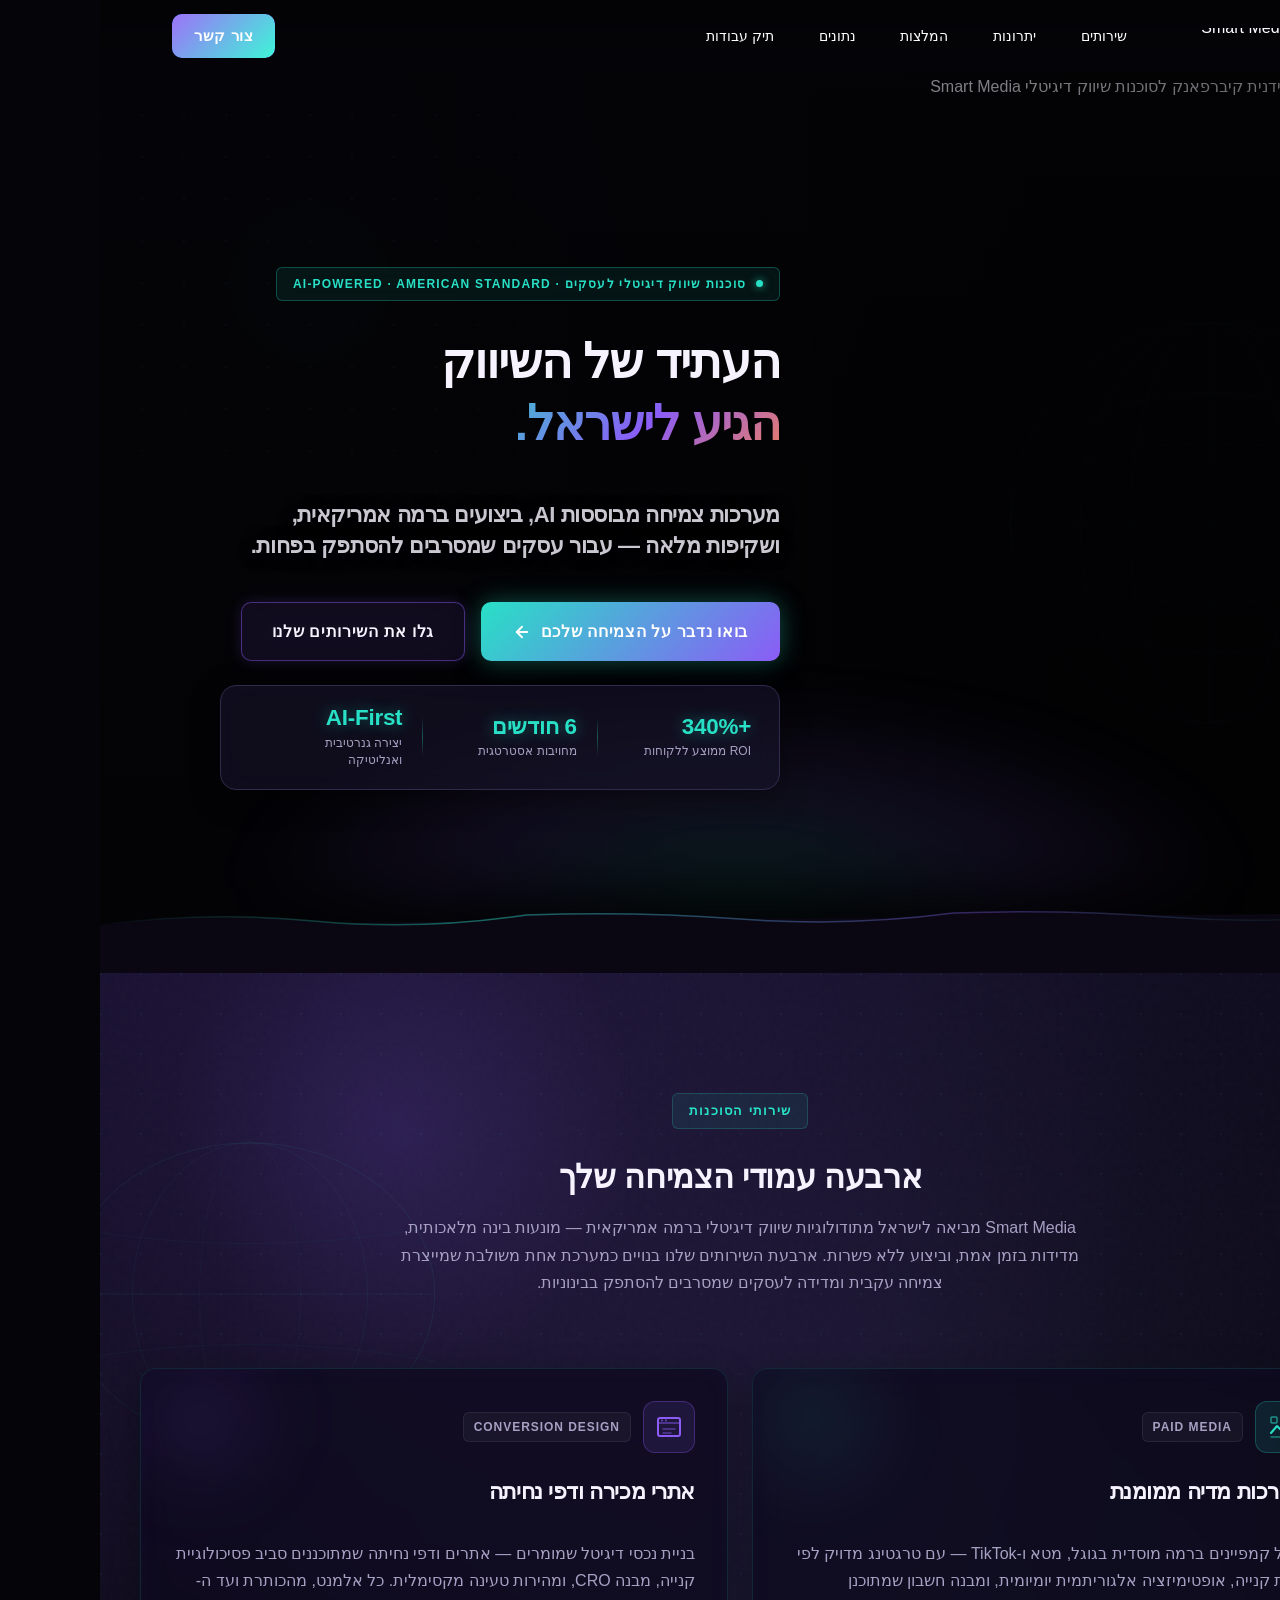
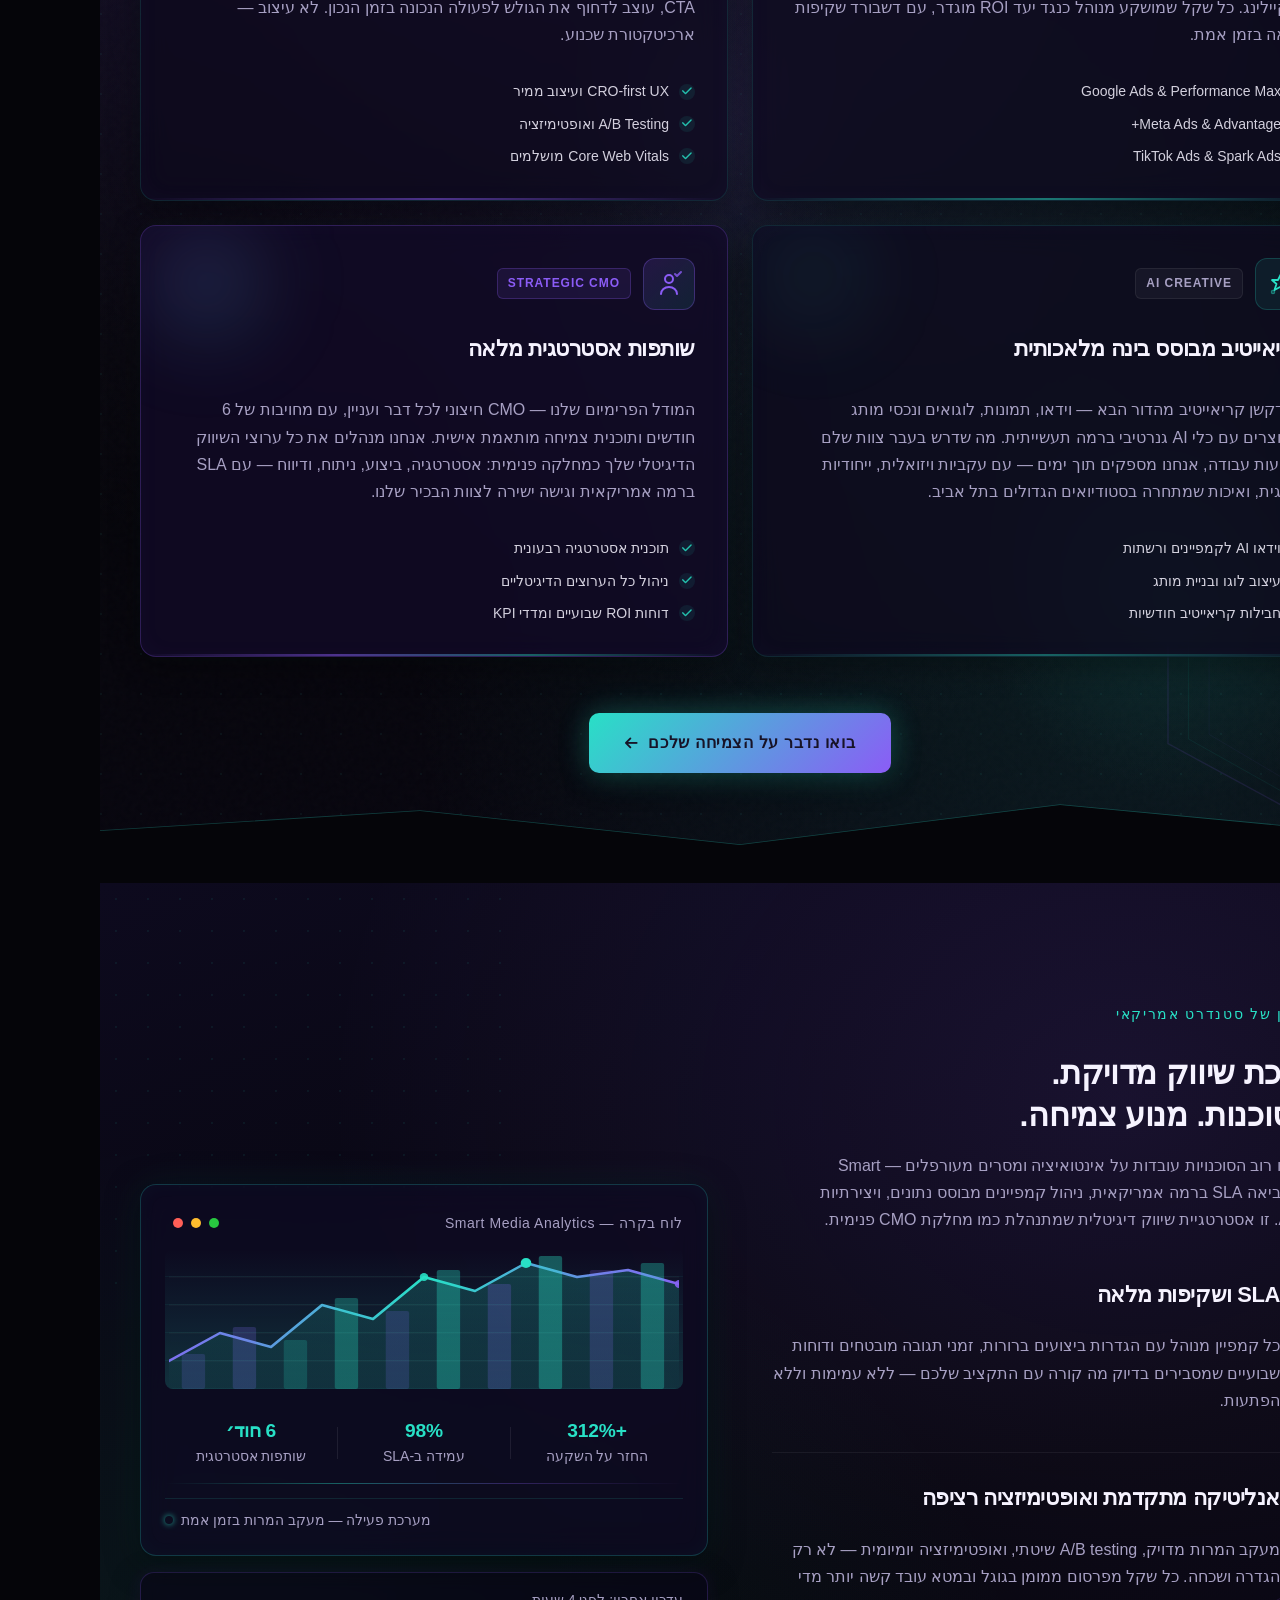
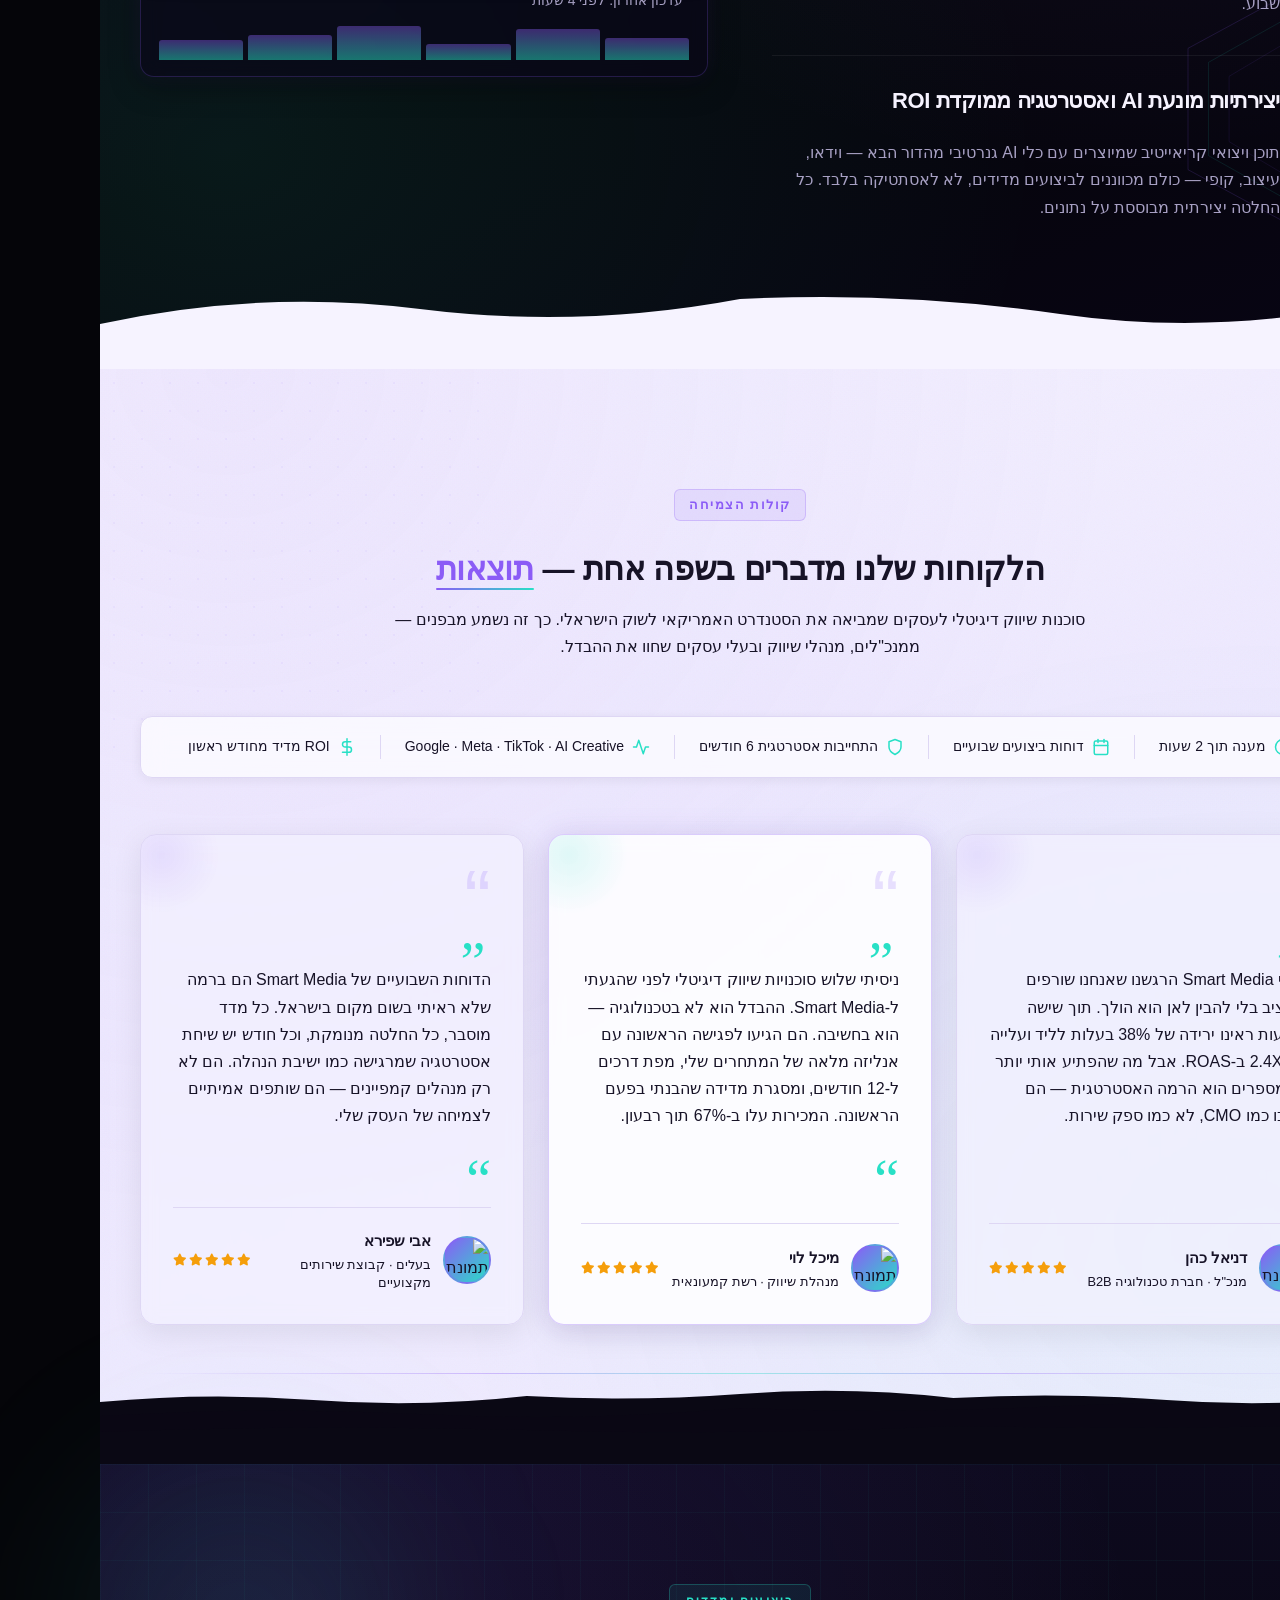
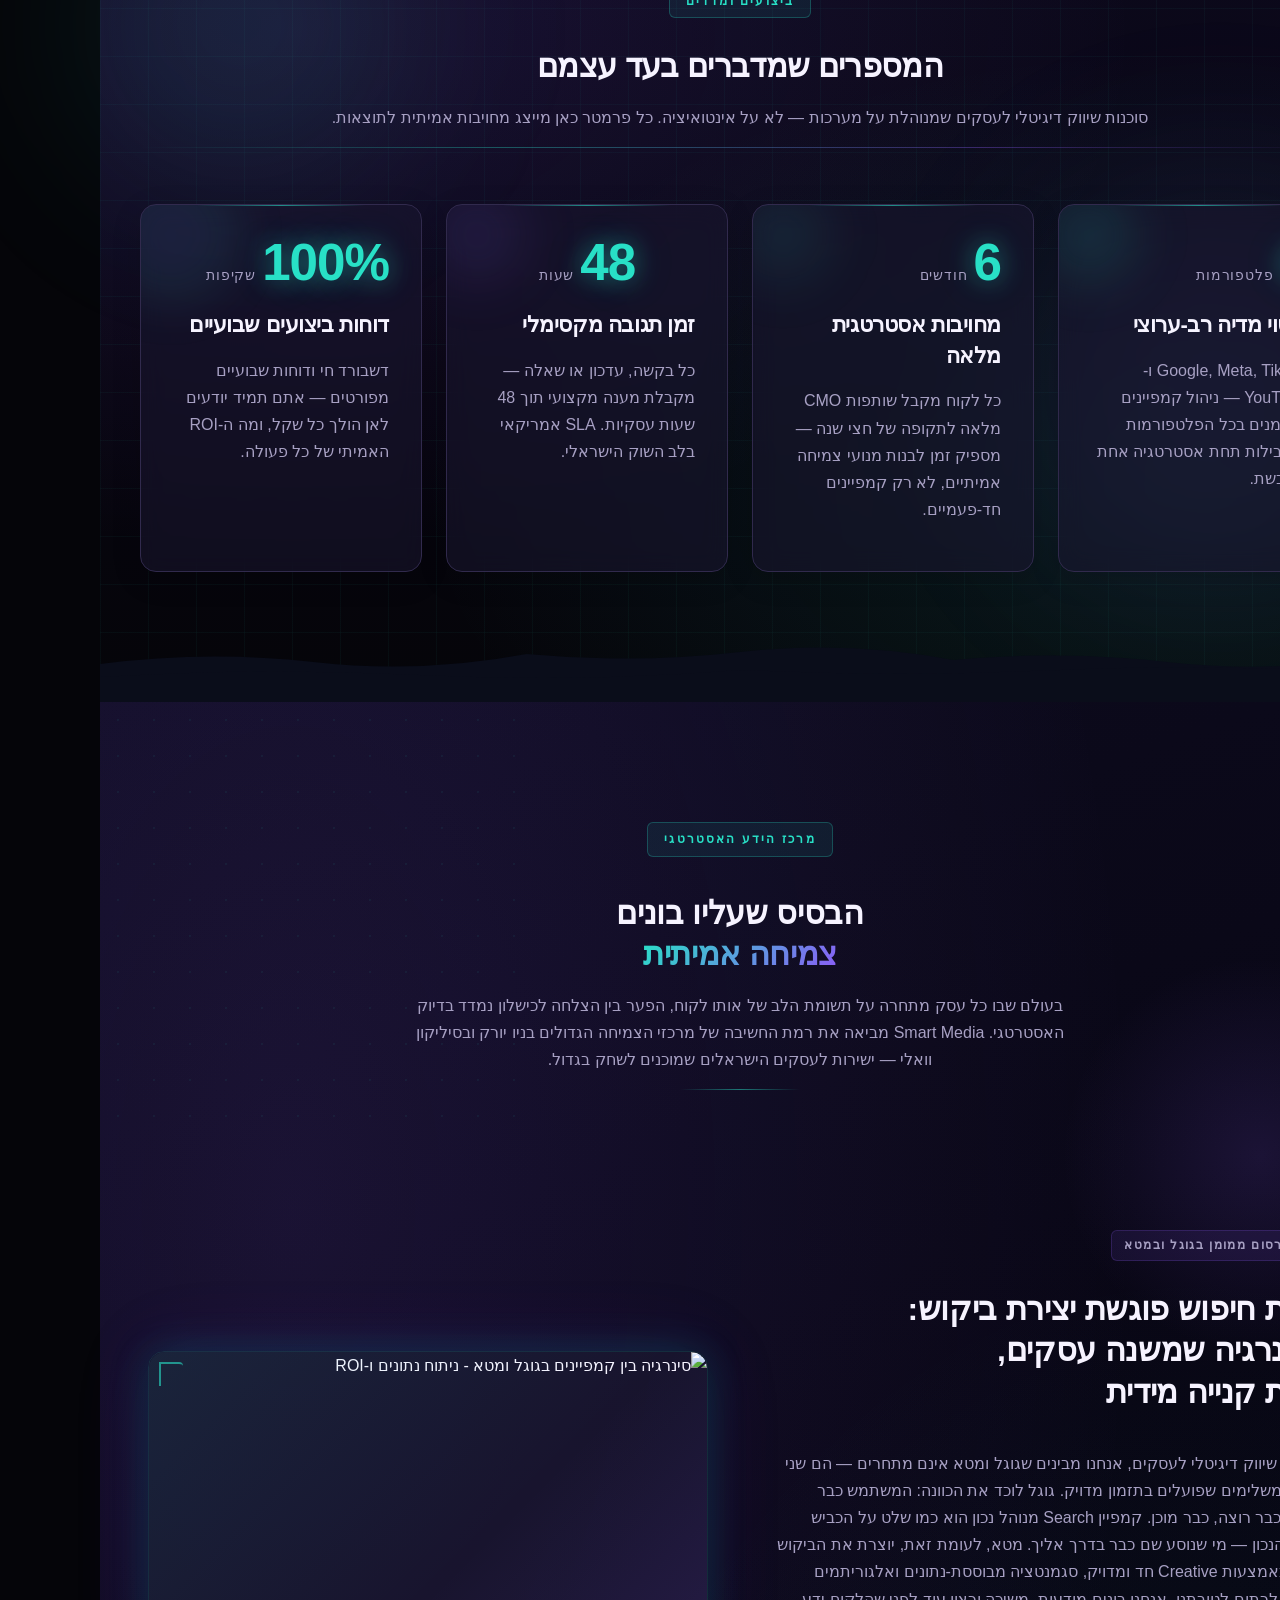
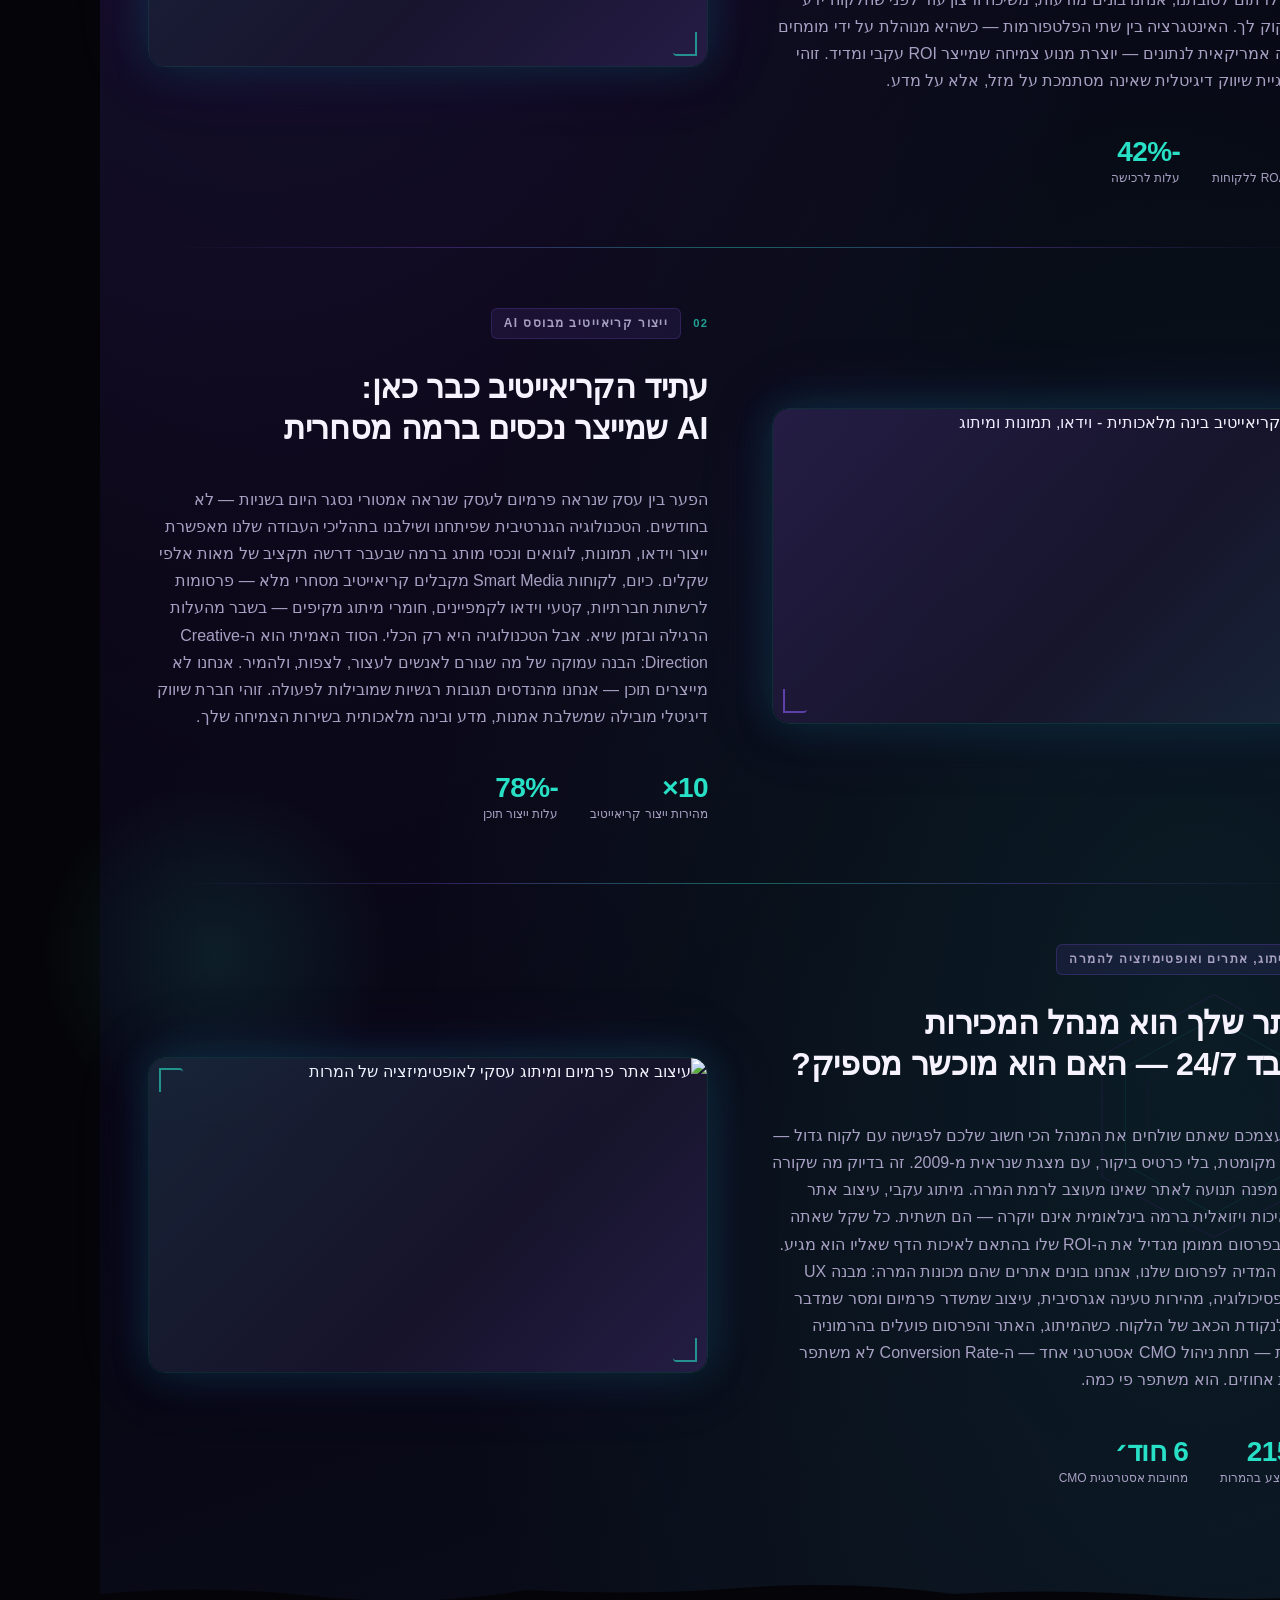
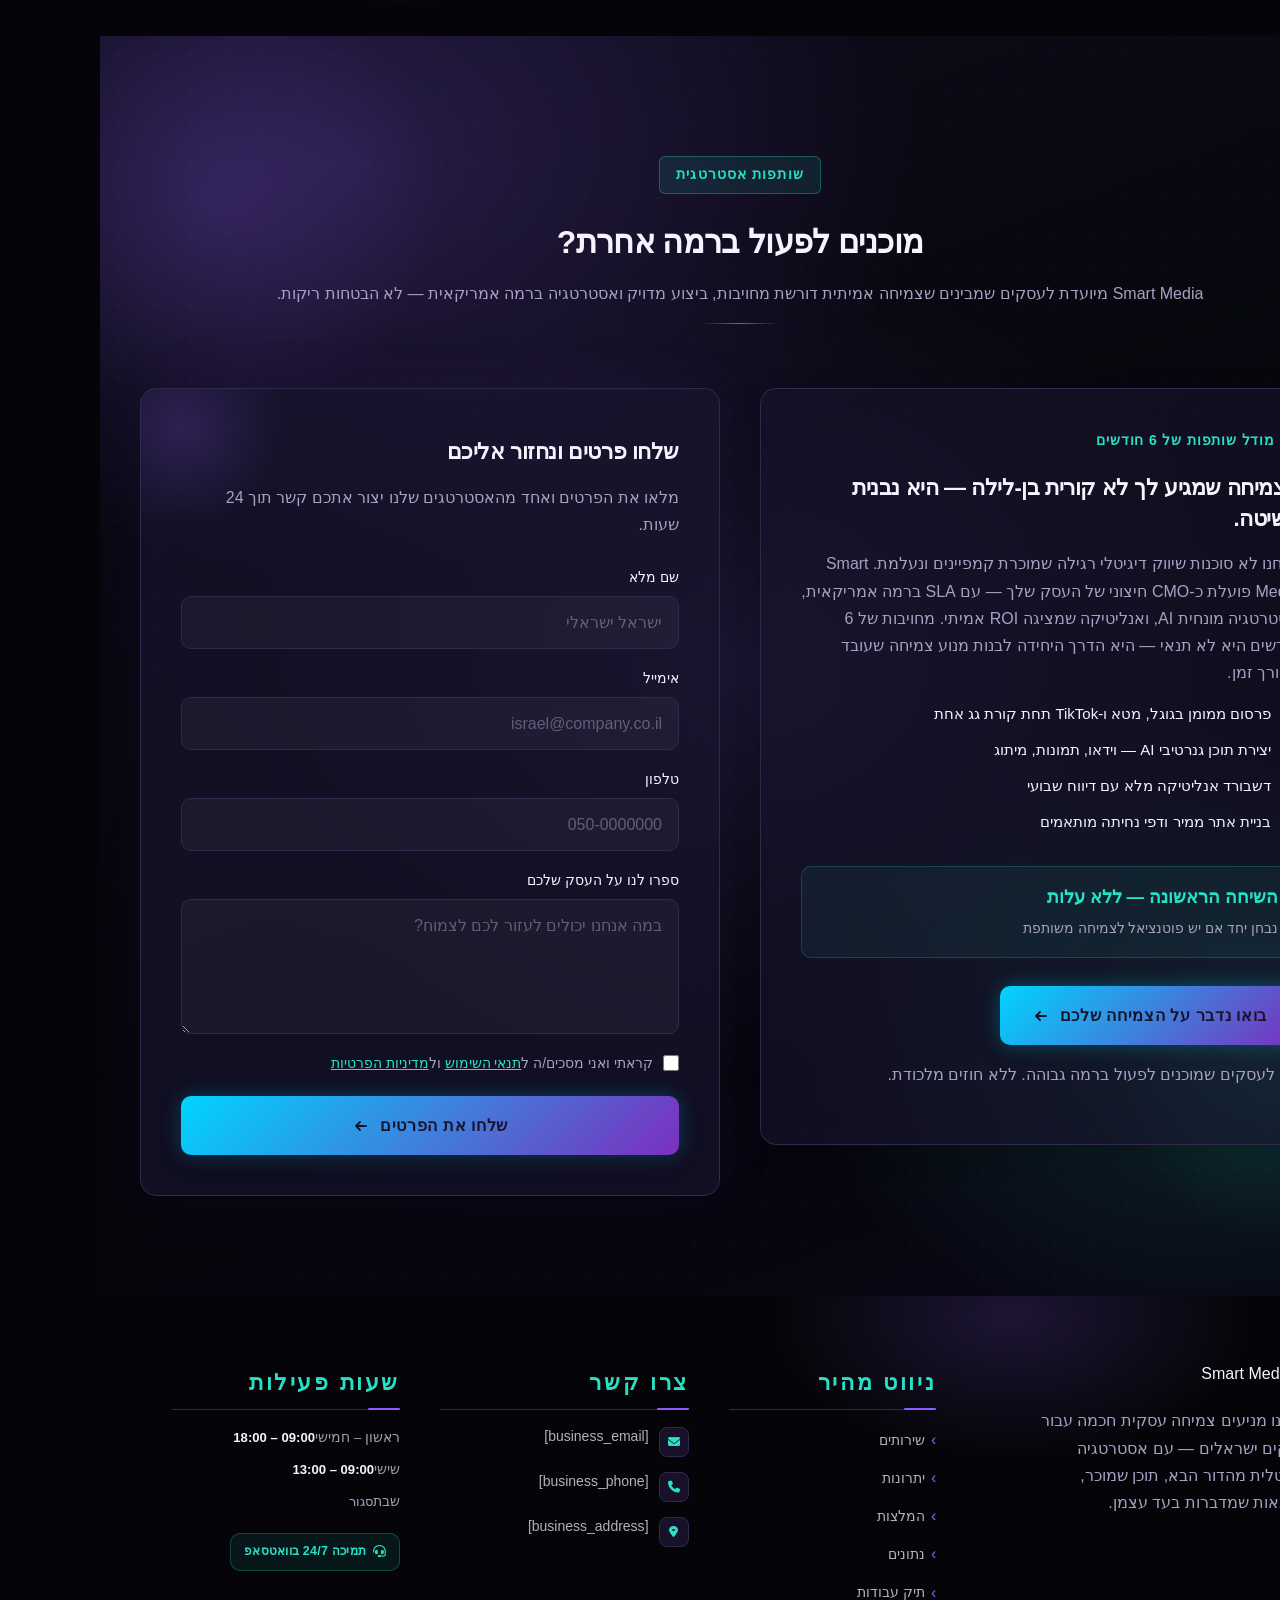
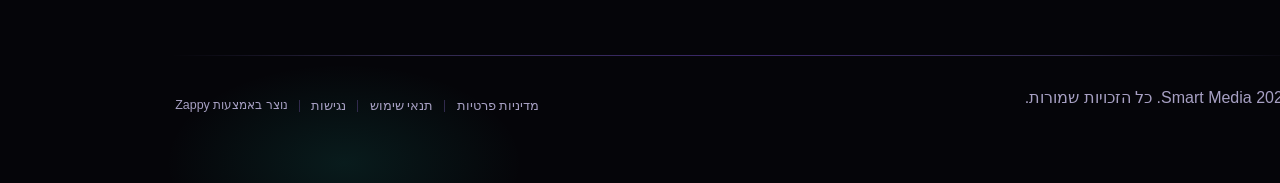
==== public/index.html @ 66396bad "Background sync: Progressive GitHub Sync" ====
<!doctype html><html dir="rtl" lang="he"><head><meta charset="UTF-8"><meta content="width=device-width,initial-scale=1" name="viewport"><meta content="index, follow" name="robots"><title>סוכנות שיווק דיגיטלי לעסקים — Smart Media</title><meta content="Smart Media is an ultra-premium Israeli digital marketing agency positioning itself as a futuristic, American-standard powerhouse in a local market dominated by" name="description"><meta content="סוכנות שיווק דיגיטלי לעסקים, משרד פרסום ממומן, חברת שיווק דיגיטלי מובילה, אסטרטגיית שיווק דיגיטלית, סוכנות מדיה לפרסום" name="keywords"><link href="/assets/favicon.ico" rel="icon" type="image/x-icon"><link href="/assets/favicon-16x16.png" rel="icon" type="image/png" sizes="16x16"><link href="/assets/favicon-32x32.png" rel="icon" type="image/png" sizes="32x32"><link href="/assets/favicon-48x48.png" rel="icon" type="image/png" sizes="48x48"><link href="/assets/favicon-192x192.png" rel="icon" type="image/png" sizes="192x192"><link href="/assets/favicon-512x512.png" rel="icon" type="image/png" sizes="512x512"><link href="/assets/apple-touch-icon.png" rel="apple-touch-icon"><script>!function(){"use strict";var t="78db152f-b08c-4a18-948a-13cacb2d54d6",e="https://api.zappy5.com/api/analytics/track",a=18e5,n=2592e6,o=!0,i=!0,r=!0;var s=function(){var e="zappy_visitor_"+t,a=null;try{if(a=localStorage.getItem(e)){var o=JSON.parse(a),i=Date.now();if(i-o.created<n)return o.lastSeen=i,localStorage.setItem(e,JSON.stringify(o)),o.id}}catch(t){console.warn("Zappy Analytics: LocalStorage not available")}var r="zv_"+Date.now()+"_"+Math.random().toString(36).substr(2,9);try{localStorage.setItem(e,JSON.stringify({id:r,created:Date.now(),lastSeen:Date.now()}))}catch(t){}return r}(),c=function(){var e="zappy_session_"+t,n=null;try{if(n=sessionStorage.getItem(e)){var o=JSON.parse(n),i=Date.now();if(i-o.timestamp<a)return o.timestamp=i,sessionStorage.setItem(e,JSON.stringify(o)),o.id}}catch(t){console.warn("Zappy Analytics: SessionStorage not available")}var r="zs_"+Date.now()+"_"+Math.random().toString(36).substr(2,9);try{sessionStorage.setItem(e,JSON.stringify({id:r,timestamp:Date.now()}))}catch(t){}return r}();function l(a,n){n=n||{};var o={website_id:t,event_type:a,page_path:window.location.pathname,referrer:document.referrer||"direct",visitor_id:s,session_id:c,metadata:n};if(navigator.sendBeacon){var i=new Blob([JSON.stringify(o)],{type:"application/json"});navigator.sendBeacon(e,i)}else fetch(e,{method:"POST",headers:{"Content-Type":"application/json"},body:JSON.stringify(o),keepalive:!0}).catch(function(t){console.warn("Zappy Analytics: Failed to track event",t)})}o&&l("pageview",{title:document.title,url:window.location.href}),i&&document.addEventListener("click",function(t){var e=t.target;if("BUTTON"===e.tagName||e.closest("button")){var a="BUTTON"===e.tagName?e:e.closest("button");l("click",{element:"button",text:a.textContent.trim().substring(0,100),id:a.id||null,class:a.className||null})}else if("A"===e.tagName||e.closest("a")){var n="A"===e.tagName?e:e.closest("a");l("navigation",{element:"link",text:n.textContent.trim().substring(0,100),href:n.href,external:n.hostname!==window.location.hostname})}},!0),r&&document.addEventListener("submit",function(t){var e=t.target;l("form_submit",{form_id:e.id||null,form_name:e.name||null,form_action:e.action||null,form_method:e.method||"GET"})},!0);var d=Date.now();window.addEventListener("beforeunload",function(){l("page_unload",{time_on_page:Math.floor((Date.now()-d)/1e3),page_path:window.location.pathname})}),window.zappyAnalytics={track:l,getVisitorId:function(){return s},getSessionId:function(){return c}}}()</script><meta content="סוכנות שיווק דיגיטלי לעסקים — Smart Media" property="og:title"><meta content="Smart Media is an ultra-premium Israeli digital marketing agency positioning itself as a futuristic, American-standard powerhouse in a local market dominated by" property="og:description"><meta content="summary_large_image" name="twitter:card"><meta content="סוכנות שיווק דיגיטלי לעסקים — Smart Media" name="twitter:title"><meta content="Smart Media is an ultra-premium Israeli digital marketing agency positioning itself as a futuristic, American-standard powerhouse in a local market dominated by" name="twitter:description"><meta content="website" property="og:type"><meta content="he_IL" property="og:locale"><link href="https://cdnjs.cloudflare.com/ajax/libs/font-awesome/6.4.0/css/all.min.css" rel="stylesheet"><style>.skip-link{position:absolute;top:0;left:0;transform:translateY(-200%);padding:12px 18px;background:var(--bg-dark,#1a1a1a);color:var(--text-light,#fff);font-weight:600;border-radius:0 0 8px 0;z-index:10000}.skip-link:focus{transform:none;outline:2px solid var(--ring,#fff);outline-offset:2px}:focus-visible{outline:2px solid var(--ring,currentColor);outline-offset:3px}</style><link href="/assets/favicon.ico" rel="icon" type="image/x-icon"><link href="/assets/favicon-16x16.png" rel="icon" type="image/png" sizes="16x16"><link href="/assets/favicon-32x32.png" rel="icon" type="image/png" sizes="32x32"><link href="/assets/favicon-48x48.png" rel="icon" type="image/png" sizes="48x48"><link href="/assets/favicon-192x192.png" rel="icon" type="image/png" sizes="192x192"><link href="/assets/favicon-512x512.png" rel="icon" type="image/png" sizes="512x512"><link href="/assets/apple-touch-icon.png" rel="apple-touch-icon"><link href="https://cdn.jsdelivr.net/npm/vanilla-cookieconsent@3/dist/cookieconsent.css" rel="stylesheet"><script src="https://cdn.jsdelivr.net/npm/vanilla-cookieconsent@3/dist/cookieconsent.umd.js"></script><script src="https://cdn.jsdelivr.net/gh/mickidum/acc_toolbar/acctoolbar/acctoolbar.min.js"></script><link href="/styles.css" rel="stylesheet"><script>window.ZAPPY_WEBSITE_ID="78db152f-b08c-4a18-948a-13cacb2d54d6",window.ZAPPY_API_BASE="https://api.zappy5.com"</script><style id="zappy-dropdown-submenu-styles">#navMenu li:has(.sub-menu),.nav-menu li:has(.sub-menu),.navbar li:has(.sub-menu),nav li:has(.sub-menu){position:relative}#navMenu .sub-menu,.nav-menu .sub-menu,.navbar .sub-menu,nav .sub-menu{display:block!important;position:absolute!important;top:100%;left:0;min-width:220px;background:#fff;border-radius:8px;box-shadow:0 8px 25px rgba(0,0,0,.15);padding:8px 0;opacity:0;visibility:hidden;transform:translateY(10px);transition:all .3s ease;z-index:1000;list-style:none;pointer-events:none}#navMenu li:hover>.sub-menu,.nav-menu li:hover>.sub-menu,.navbar li:hover>.sub-menu,nav li:hover>.sub-menu{opacity:1!important;visibility:visible!important;transform:translateY(0)!important;pointer-events:auto!important}.sub-menu li{list-style:none;margin:0;padding:0}.sub-menu a{display:block!important;padding:10px 16px!important;color:var(--text-dark,#333)!important;font-weight:500;text-decoration:none;white-space:nowrap;transition:background-color .2s}.sub-menu .zappy-nav-child>a{padding-left:28px!important;font-size:.9em!important;opacity:.85!important}[dir=rtl] .sub-menu .zappy-nav-child>a,html[lang=ar] .sub-menu .zappy-nav-child>a,html[lang=he] .sub-menu .zappy-nav-child>a{padding-left:10px!important;padding-right:28px!important}.sub-menu .zappy-nav-parent>a{font-weight:600!important}.sub-menu a:hover{background-color:#f5f5f5}[dir=rtl] .nav-menu .sub-menu,[dir=rtl] .navbar .sub-menu,[dir=rtl] nav .sub-menu,html[lang=ar] .nav-menu .sub-menu,html[lang=ar] .navbar .sub-menu,html[lang=ar] nav .sub-menu,html[lang=he] .nav-menu .sub-menu,html[lang=he] .navbar .sub-menu,html[lang=he] nav .sub-menu{left:auto!important;right:0!important}.sub-menu:empty,.sub-menu:not(:has(li)):not(:has(> a)),.sub-menu:not(:has(li:not(.zappy-hidden-menu-item))):not(:has(> a)){display:none!important;opacity:0!important;visibility:hidden!important;pointer-events:none!important}li:has(.menu-group-title):hover>.sub-menu{opacity:1!important;visibility:visible!important;transform:translateY(0)!important;pointer-events:auto!important}#navMenu>li>.menu-group-title,.nav-menu>li>.menu-group-title{display:inline-block;padding:.5rem 1rem;cursor:default;user-select:none}@media (max-width:768px){#navMenu .sub-menu,.nav-menu .sub-menu,.navbar .sub-menu,nav .sub-menu{position:static!important;transform:none!important;box-shadow:none!important;background:0 0!important;max-height:0;overflow:hidden;opacity:0;visibility:hidden;transition:max-height .3s ease,opacity .3s ease;padding:0!important;border-radius:0!important}#navMenu .sub-menu.mobile-expanded,.nav-menu .sub-menu.mobile-expanded,.navbar .sub-menu.mobile-expanded{max-height:none!important;overflow-y:visible!important;opacity:1!important;visibility:visible!important;padding:8px 0 8px 16px!important}[dir=rtl] .sub-menu.mobile-expanded,html[lang=he] .sub-menu.mobile-expanded{padding:8px 16px 8px 0!important}#navMenu li:hover>.sub-menu,.nav-menu li:hover>.sub-menu,.navbar li:hover>.sub-menu,nav li:hover>.sub-menu{opacity:0;visibility:hidden;pointer-events:none}#navMenu li>.sub-menu.mobile-expanded,.nav-menu li>.sub-menu.mobile-expanded,.navbar li>.sub-menu.mobile-expanded,nav li>.sub-menu.mobile-expanded{opacity:1!important;visibility:visible!important;pointer-events:auto!important}#navMenu li:has(.sub-menu),.nav-menu li:has(.sub-menu),.navbar li:has(.sub-menu),nav li:has(.sub-menu){display:flex!important;flex-wrap:wrap!important;align-items:center!important;position:relative!important;min-height:44px!important}#navMenu li:has(.sub-menu)>a,.nav-menu li:has(.sub-menu)>a,.navbar li:has(.sub-menu)>a,nav li:has(.sub-menu)>a{flex:1!important;min-width:0!important}#navMenu li:has(.sub-menu)>.menu-group-title,.nav-menu li:has(.sub-menu)>.menu-group-title,.navbar li:has(.sub-menu)>.menu-group-title,nav li:has(.sub-menu)>.menu-group-title{flex:1!important;min-width:0!important;padding:0!important;line-height:inherit!important}#navMenu li:has(.sub-menu)>.sub-menu,.nav-menu li:has(.sub-menu)>.sub-menu,.navbar li:has(.sub-menu)>.sub-menu,nav li:has(.sub-menu)>.sub-menu{flex-basis:100%!important;width:100%!important}#navMenu li:has(.sub-menu)>a [class*=arrow],#navMenu li:has(.sub-menu)>a [class*=chevron],.nav-menu li:has(.sub-menu)>a .fa-angle-down,.nav-menu li:has(.sub-menu)>a .fa-chevron-down,.nav-menu li:has(.sub-menu)>a [class*=arrow],.nav-menu li:has(.sub-menu)>a [class*=chevron],nav li:has(.sub-menu)>a [class*=arrow],nav li:has(.sub-menu)>a [class*=chevron]{display:none!important;visibility:hidden!important}.mobile-submenu-toggle{display:flex!important;align-items:center!important;justify-content:center!important;width:44px!important;height:auto!important;background:0 0!important;border:none!important;cursor:pointer!important;color:var(--text-light)!important;position:static!important;flex-shrink:0!important;align-self:stretch!important;z-index:2!important;padding:0!important;margin:0!important}.mobile-submenu-toggle::after{content:''!important;width:0!important;height:0!important;border-left:6px solid transparent!important;border-right:6px solid transparent!important;border-top:7px solid currentColor!important;transition:transform .3s ease!important}.mobile-submenu-toggle.expanded::after{transform:rotate(180deg)!important}.sub-menu a{padding:10px 0!important;display:block!important;color:var(--text-light)!important;white-space:normal!important}.sub-menu .zappy-nav-child>a{padding-left:28px!important;font-size:.9em!important;opacity:.85!important}[dir=rtl] .sub-menu .zappy-nav-child>a,html[lang=ar] .sub-menu .zappy-nav-child>a,html[lang=he] .sub-menu .zappy-nav-child>a{padding-left:0!important;padding-right:28px!important}.sub-menu .zappy-nav-parent>a{font-weight:600!important}#navMenu.active,.nav-menu.active{max-width:100vw!important;overflow-x:hidden!important;box-sizing:border-box!important}.navbar .sub-menu li a,.zappy-products-dropdown .sub-menu a,nav.navbar .sub-menu li a{color:var(--text-light)!important}}@media (min-width:769px){.mobile-submenu-toggle{display:none!important}}</style><style id="zappy-widget-visibility">html[dir=rtl] .whatsapp-float{right:20px!important;left:auto!important}html:not([dir]) .whatsapp-float,html[dir=ltr] .whatsapp-float{left:20px!important;right:auto!important}html[dir=rtl] #mic-access-tool-general-button,html[dir=rtl] #mic-init-access-tool #mic-access-tool-general-button,html[dir=rtl] #mic-init-access-tool .mic-access-tool-general-button,html[dir=rtl] ._access-icon,html[dir=rtl] .mic-access-tool-general-button{left:20px!important;right:auto!important}html:not([dir]) #mic-access-tool-general-button,html:not([dir]) #mic-init-access-tool #mic-access-tool-general-button,html:not([dir]) #mic-init-access-tool .mic-access-tool-general-button,html:not([dir]) ._access-icon,html:not([dir]) .mic-access-tool-general-button,html[dir=ltr] #mic-access-tool-general-button,html[dir=ltr] #mic-init-access-tool #mic-access-tool-general-button,html[dir=ltr] #mic-init-access-tool .mic-access-tool-general-button,html[dir=ltr] ._access-icon,html[dir=ltr] .mic-access-tool-general-button{right:20px!important;left:auto!important}@media (max-width:768px){.whatsapp-float{display:flex!important}}@media (min-width:769px){.whatsapp-float{display:flex!important}}@media (max-width:768px){#mic-access-tool-general-button,#mic-init-access-tool #mic-access-tool-general-button,#mic-init-access-tool .mic-access-tool-general-button,._access-icon,.mic-access-tool-general-button{display:flex!important;visibility:visible!important;opacity:1!important;pointer-events:auto!important}#mic-access-tool-box.opened-mic-access-tool,#mic-init-access-tool #mic-access-tool-box.opened-mic-access-tool,.mic-access-tool-box.opened-mic-access-tool{visibility:visible!important;opacity:1!important;pointer-events:auto!important}}@media (min-width:769px){#mic-access-tool-general-button,#mic-init-access-tool #mic-access-tool-general-button,#mic-init-access-tool .mic-access-tool-general-button,._access-icon,.mic-access-tool-general-button{display:flex!important;visibility:visible!important;opacity:1!important;pointer-events:auto!important}#mic-access-tool-box.opened-mic-access-tool,#mic-init-access-tool #mic-access-tool-box.opened-mic-access-tool,.mic-access-tool-box.opened-mic-access-tool{visibility:visible!important;opacity:1!important;pointer-events:auto!important}}</style></head><body><a href="#main" class="skip-link">דלג לתוכן הראשי</a><nav class="navbar" dir="rtl" style="background-color:transparent !important;box-shadow:none"><button class="mobile-toggle" aria-label="Menu" data-element-id="btn-1780343721971-raqnuqzyl" data-element-type="button" data-native-element="true" aria-controls="navMenu" aria-expanded="false" id="mobileToggle"><svg viewBox="0 0 24 24" fill="none" height="24" width="24" style="width:24px !important;height:24px !important;display:block !important" class="hamburger-icon"><path d="M3 12h18M3 6h18M3 18h18" stroke="currentColor" stroke-width="2" stroke-linecap="round"></path></svg> <svg viewBox="0 0 24 24" fill="none" height="24" width="24" style="display:none !important;width:24px !important;height:24px !important" class="close-icon"><path d="M18 6L6 18M6 6l12 12" stroke="currentColor" stroke-width="2" stroke-linecap="round"></path></svg></button> <button class="phone-header-btn" aria-label="התקשרו אלינו" data-element-id="btn-1780343721971-45lwi4gxa" data-element-type="button" data-native-element="true" data-phone="[business_phone]"><svg viewBox="0 0 24 24" fill="currentColor" height="24" width="24" style="width:24px;height:24px"><path d="M22 16.92v3a2 2 0 0 1-2.18 2 19.79 19.79 0 0 1-8.63-3.07 19.5 19.5 0 0 1-6-6 19.79 19.79 0 0 1-3.07-8.67A2 2 0 0 1 4.11 2h3a2 2 0 0 1 2 1.72 12.84 12.84 0 0 0 .7 2.81 2 2 0 0 1-.45 2.11L8.09 9.91a16 16 0 0 0 6 6l1.27-1.27a2 2 0 0 1 2.11-.45 12.84 12.84 0 0 0 2.81.7A2 2 0 0 1 22 16.92z"></path></svg></button><div class="nav-container"><div class="nav-right-group"><div class="nav-brand"><a href="/" class="logo-link"><img alt="Smart Media" src="/assets/site-----image-1.webp" class="logo" data-image-type="logo"></a></div><ul class="nav-menu" id="navMenu"><li><a href="#services">שירותים</a></li><li><a href="#benefits">יתרונות</a></li><li><a href="#testimonials">המלצות</a></li><li><a href="#stats">נתונים</a></li><li><a href="#showcase">תיק עבודות</a></li></ul></div><div class="nav-cta-container"><li class="nav-cta-item"><a href="#cta" class="nav-cta-btn" style="border-color:transparent !important;color:var(--light-text, #ffffff) !important;background-color:transparent !important;background-image:linear-gradient(135deg, rgb(59, 130, 246), rgb(139, 92, 246)) !important" data-element-id="btn-1780344789161-d909ewr89" data-element-type="button" data-native-element="true" data-text-color="light">צור קשר</a></li></div></div></nav><script>window.addEventListener("load",function(){const e=document.querySelector(".navbar, nav, header");if(!e)return void console.log("[Navbar] Navbar element not found");let t=document.getElementById("mobileToggle")||document.querySelector(".mobile-toggle")||document.querySelector(".hamburger")||document.querySelector(".hamburger-menu")||document.querySelector(".menu-toggle")||document.querySelector(".burger-menu")||document.querySelector('[aria-label="Menu"]')||document.querySelector('[aria-label="תפריט"]');const n=document.querySelector(".phone-header-btn"),o=window.getComputedStyle(e);let r=o.backgroundColor;if(console.log("[Navbar] Initial navbar background:",r),"transparent"===r||"rgba(0, 0, 0, 0)"===r||r.startsWith("rgba")&&r.includes(", 0)")){const e=o.backgroundImage;if(e&&"none"!==e)console.log("[Navbar] Navbar has background image/gradient, using dark text"),r="rgb(240, 240, 240)";else{const e=window.getComputedStyle(document.body).backgroundColor;console.log("[Navbar] Navbar transparent, using body background:",e),r=e}}const a=r.match(/\d+/g);if(a&&a.length>=3){const e=(.299*parseInt(a[0])+.587*parseInt(a[1])+.114*parseInt(a[2]))/255;console.log("[Navbar] Mobile button colors preserved from Claude CSS (luminance:",e.toFixed(2)+")");const o=document.createElement("style");o.id="zappy-mobile-nav-fix";document.documentElement.lang;document.documentElement.dir,o.textContent='\n        /* Hide mobile buttons on desktop, show only on mobile */\n        @media (min-width: 769px) {\n          .mobile-toggle,\n          .phone-header-btn {\n            display: none !important;\n          }\n        }\n        \n        /* Show and position mobile buttons correctly on mobile */\n        @media (max-width: 768px) {\n          .navbar,\n          nav.navbar {\n            min-height: 70px !important;\n          }\n\n          .mobile-toggle,\n          .phone-header-btn {\n            position: absolute !important;\n            top: 0 !important;\n            bottom: 0 !important;\n            margin-top: auto !important;\n            margin-bottom: auto !important;\n            transform: none !important;\n            z-index: 1001 !important;\n            display: flex !important;\n            align-items: center !important;\n            justify-content: center !important;\n            width: 36px !important;\n            height: 36px !important;\n            border-radius: 50% !important;\n            border: none !important;\n            cursor: pointer !important;\n            padding: 6px !important;\n            background: none !important;\n            color: var(--nav-text, var(--text-light)) !important;\n            touch-action: manipulation !important;\n            -webkit-tap-highlight-color: transparent !important;\n          }\n\n          html[data-zappy-site-type="ecommerce"] .phone-header-btn,\n          body[data-zappy-site-type="ecommerce"] .phone-header-btn,\n          html[data-zappy-site-type="ecommerce"] header .phone-header-btn,\n          html[data-zappy-site-type="ecommerce"] nav .phone-header-btn {\n            display: none !important;\n            visibility: hidden !important;\n            width: 0 !important;\n            height: 0 !important;\n            min-width: 0 !important;\n            overflow: hidden !important;\n          }\n          \n          /* LTR positioning (default): hamburger LEFT, phone RIGHT */\n          html:not([dir="rtl"]):not([lang="he"]):not([lang="ar"]) .mobile-toggle,\n          html[dir="ltr"] .mobile-toggle {\n            left: 12px !important;\n            right: auto !important;\n          }\n          html:not([dir="rtl"]):not([lang="he"]):not([lang="ar"]) .phone-header-btn,\n          html[dir="ltr"] .phone-header-btn {\n            right: 12px !important;\n            left: auto !important;\n          }\n          \n          /* RTL positioning: hamburger RIGHT, phone LEFT */\n          html[dir="rtl"] .mobile-toggle,\n          html[lang="he"] .mobile-toggle,\n          html[lang="ar"] .mobile-toggle {\n            right: 12px !important;\n            left: auto !important;\n          }\n          html[dir="rtl"] .phone-header-btn,\n          html[lang="he"] .phone-header-btn,\n          html[lang="ar"] .phone-header-btn {\n            left: 12px !important;\n            right: auto !important;\n          }\n          \n          /* CRITICAL: Ensure nav-container has min-height on mobile */\n          /* All children are positioned absolutely/fixed on mobile, so height:auto collapses to 0 */\n          .nav-container {\n            min-height: 70px !important;\n            position: relative !important;\n          }\n          \n          /* Ensure SVG icons are properly sized and inherit color */\n          .mobile-toggle svg,\n          .phone-header-btn svg {\n            width: 24px !important;\n            height: 24px !important;\n            /* Don\'t force display - let JavaScript control hamburger/close toggle */\n          }\n          \n          /* Reset nav-cta-container on mobile - remove desktop box-shadow/padding */\n          /* that creates a visible ghost box when CTA button is hidden */\n          .nav-cta-container {\n            box-shadow: none !important;\n            padding: 0 !important;\n          }\n          \n          /* Hide nav-cta-container entirely on mobile when there\'s no lang-switcher */\n          /* (only the CTA button is inside, and it\'s hidden on mobile) */\n          .nav-cta-container:not(:has(.lang-switcher)) {\n            display: none !important;\n          }\n          \n          /* CRITICAL: Prevent hero image fade gradient from bleeding over headline text */\n          /* The .image-fade-gradient has bottom: -30px (extends below parent) */\n          /* On mobile stacked layout, this overlaps the h1 text below the image */\n          .hero-image-column {\n            overflow: hidden !important;\n          }\n          .image-fade-gradient {\n            bottom: 0 !important;\n          }\n          \n          /* Hide desktop language switcher on mobile - hamburger menu handles it */\n          /* High specificity to override stored CSS */\n          .lang-switcher,\n          .nav-cta-container .lang-switcher,\n          .nav-container .lang-switcher,\n          .navbar .lang-switcher,\n          .navbar .nav-cta-container .lang-switcher {\n            display: none !important;\n          }\n        }\n      ';const r=document.getElementById("zappy-mobile-nav-fix");r&&r.remove(),document.head.appendChild(o),console.log("[Navbar] Critical CSS injected for mobile nav positioning");const i=window.innerWidth<=768;if(t){const e=t.querySelector(".hamburger-icon"),n=t.querySelector(".close-icon");e&&(e.style.setProperty("width","24px","important"),e.style.setProperty("height","24px","important"),e.style.setProperty("display","block","important")),n&&(n.style.setProperty("width","24px","important"),n.style.setProperty("height","24px","important"),n.style.setProperty("display","none","important")),i?(t.style.setProperty("position","absolute","important"),t.style.setProperty("top","0","important"),t.style.setProperty("bottom","0","important"),t.style.setProperty("margin-top","auto","important"),t.style.setProperty("margin-bottom","auto","important"),t.style.setProperty("transform","none","important"),t.style.setProperty("z-index","1001","important"),t.style.removeProperty("left"),t.style.removeProperty("right"),console.log("[Navbar] Mobile toggle positioning applied (mobile viewport)")):(t.style.removeProperty("position"),t.style.removeProperty("top"),t.style.removeProperty("transform"),t.style.removeProperty("z-index"),t.style.removeProperty("left"),t.style.removeProperty("right"),console.log("[Navbar] Desktop viewport - cleared mobile toggle inline positioning"))}if(n){const e=n.querySelector("svg");e&&(e.style.width="24px",e.style.height="24px",e.setAttribute("width","24"),e.setAttribute("height","24")),i?(n.style.setProperty("position","absolute","important"),n.style.setProperty("top","0","important"),n.style.setProperty("bottom","0","important"),n.style.setProperty("margin-top","auto","important"),n.style.setProperty("margin-bottom","auto","important"),n.style.setProperty("transform","none","important"),n.style.setProperty("z-index","1001","important"),n.style.removeProperty("left"),n.style.removeProperty("right"),console.log("[Navbar] Phone button positioning applied (mobile viewport)")):(n.style.removeProperty("position"),n.style.removeProperty("top"),n.style.removeProperty("transform"),n.style.removeProperty("z-index"),n.style.removeProperty("left"),n.style.removeProperty("right"),console.log("[Navbar] Desktop viewport - cleared phone button inline positioning"))}}else console.log("[Navbar] Could not parse background color:",r);t=document.getElementById("mobileToggle")||document.querySelector(".mobile-toggle")||document.querySelector(".hamburger")||document.querySelector(".hamburger-menu")||document.querySelector(".menu-toggle")||document.querySelector(".burger-menu")||document.querySelector('[aria-label="Menu"]')||document.querySelector('[aria-label="תפריט"]');const i=document.getElementById("navMenu")||document.querySelector(".nav-menu")||document.querySelector(".nav-links")||document.querySelector("nav ul:not(.submenu)");if(!t||!i)return void console.log("[Navbar] Mobile toggle or menu not found:",{toggle:!!t,menu:!!i});i.id||(i.id="navMenu"),console.log("[Navbar] Initializing mobile menu...");const l=t.cloneNode(!0);t.parentNode.replaceChild(l,t);var s=0;function p(e){var t=Date.now();t-s<300||(s=t,function(e){e.preventDefault(),e.stopPropagation();const t=l.querySelector(".hamburger-icon"),n=l.querySelector(".close-icon");i.classList.contains("active")?(i.classList.remove("active"),l.setAttribute("aria-expanded","false"),t&&t.style.setProperty("display","block","important"),n&&n.style.setProperty("display","none","important"),document.body.style.overflow="",l.focus(),console.log("[Navbar] Menu closed")):(i.classList.add("active"),l.setAttribute("aria-expanded","true"),t&&t.style.setProperty("display","none","important"),n&&n.style.setProperty("display","block","important"),document.body.style.overflow="hidden",console.log("[Navbar] Menu opened"))}(e))}l.addEventListener("click",p),l.addEventListener("touchend",p),i.querySelectorAll("a").forEach(function(e){e.addEventListener("click",function(){if("#"===this.getAttribute("href"))return;const e=l.querySelector(".hamburger-icon"),t=l.querySelector(".close-icon");i.classList.remove("active"),e&&e.style.setProperty("display","block","important"),t&&t.style.setProperty("display","none","important"),document.body.style.overflow="",console.log("[Navbar] Menu closed (link clicked)")})});var m=i.querySelectorAll(".dropdown-toggle");m.forEach(function(e){e.addEventListener("click",function(e){e.preventDefault(),e.stopPropagation();var t=this.closest(".nav-dropdown");t&&(t.parentNode.querySelectorAll(".nav-dropdown.open").forEach(function(e){e!==t&&e.classList.remove("open")}),t.classList.toggle("open"),console.log("[Navbar] Dropdown toggled:",t.classList.contains("open")?"open":"closed"))})}),document.addEventListener("click",function(e){e.target.closest(".nav-dropdown")||document.querySelectorAll(".nav-dropdown.open").forEach(function(e){e.classList.remove("open")})}),console.log("[Navbar] Dropdown handlers initialized for "+m.length+" dropdowns"),n&&n.addEventListener("click",function(){const e=document.querySelectorAll('a[href^="tel:"]'),t=e.length>0?e[0].getAttribute("href").replace("tel:",""):"[business_phone]";window.location.href="tel:"+t,console.log("[Navbar] Phone button clicked")}),console.log("[Navbar] Mobile menu initialized successfully")})</script><main id="main" tabindex="-1"><section class="index-hero-section" data-band-index="0" data-layout-spec="בית-hero" dir="rtl" id="hero" data-hero-type="fullscreen-scrim"><div class="index-hero-bg-wrap"><img alt="רקע עיר עתידנית קיברפאנק לסוכנות שיווק דיגיטלי Smart Media" src="/assets/site-index-hero-image-1.webp" data-context="Ultra-futuristic cyber-city horizon at night, deep twilight plum and black sky with aurora gradients in electric violet, luminous teal and infrared coral, glowing neon-lit skyscrapers forming a vast command-center skyline, subtle neural network node connections overlaid as faint luminous lines, wide cinematic 16:9 composition with atmospheric depth, editorial luxury cyberpunk aesthetic, photorealistic with painterly post-processing, dramatic volumetric light rays piercing dark atmosphere" data-placeholder="index-hero-image-1" height="900" loading="eager" width="1440" class="index-hero-bg-img" data-hero-bg="true" fetchpriority="high"></div><div class="index-hero-scrim" aria-hidden="true"></div><svg viewBox="0 0 400 400" xmlns="http://www.w3.org/2000/svg" aria-hidden="true" data-no-icon-edit="true" preserveAspectRatio="xMaxYMin meet" class="index-hero-deco-grid"><defs><radialGradient cx="50%" cy="50%" id="gridFade" r="50%"><stop offset="0%" stop-color="#28E0C6" stop-opacity="0.12"></stop><stop offset="100%" stop-color="#28E0C6" stop-opacity="0"></stop></radialGradient></defs><rect height="400" width="400" fill="url(#gridFade)"></rect><g fill="#28E0C6" opacity="0.55"><circle cx="0" cy="0" r="1.2"></circle><circle cx="40" cy="0" r="1.2"></circle><circle cx="80" cy="0" r="1.2"></circle><circle cx="120" cy="0" r="1.2"></circle><circle cx="160" cy="0" r="1.2"></circle><circle cx="200" cy="0" r="1.2"></circle><circle cx="240" cy="0" r="1.2"></circle><circle cx="280" cy="0" r="1.2"></circle><circle cx="320" cy="0" r="1.2"></circle><circle cx="360" cy="0" r="1.2"></circle><circle cx="400" cy="0" r="1.2"></circle><circle cx="0" cy="40" r="1.2"></circle><circle cx="40" cy="40" r="1.2"></circle><circle cx="80" cy="40" r="1.2"></circle><circle cx="120" cy="40" r="1.2"></circle><circle cx="160" cy="40" r="1.2"></circle><circle cx="200" cy="40" r="1.2"></circle><circle cx="240" cy="40" r="1.2"></circle><circle cx="280" cy="40" r="1.2"></circle><circle cx="320" cy="40" r="1.2"></circle><circle cx="360" cy="40" r="1.2"></circle><circle cx="400" cy="40" r="1.2"></circle><circle cx="0" cy="80" r="1.2"></circle><circle cx="40" cy="80" r="1.2"></circle><circle cx="80" cy="80" r="1.2"></circle><circle cx="120" cy="80" r="1.2"></circle><circle cx="160" cy="80" r="1.2"></circle><circle cx="200" cy="80" r="1.2"></circle><circle cx="240" cy="80" r="1.2"></circle><circle cx="280" cy="80" r="1.2"></circle><circle cx="320" cy="80" r="1.2"></circle><circle cx="360" cy="80" r="1.2"></circle><circle cx="400" cy="80" r="1.2"></circle><circle cx="0" cy="120" r="1.2"></circle><circle cx="40" cy="120" r="1.2"></circle><circle cx="80" cy="120" r="1.2"></circle><circle cx="120" cy="120" r="1.2"></circle><circle cx="160" cy="120" r="1.2"></circle><circle cx="200" cy="120" r="1.2"></circle><circle cx="240" cy="120" r="1.2"></circle><circle cx="280" cy="120" r="1.2"></circle><circle cx="320" cy="120" r="1.2"></circle><circle cx="360" cy="120" r="1.2"></circle><circle cx="400" cy="120" r="1.2"></circle><circle cx="0" cy="160" r="1.2"></circle><circle cx="40" cy="160" r="1.2"></circle><circle cx="80" cy="160" r="1.2"></circle><circle cx="120" cy="160" r="1.2"></circle><circle cx="160" cy="160" r="1.2"></circle><circle cx="200" cy="160" r="1.2"></circle><circle cx="240" cy="160" r="1.2"></circle><circle cx="280" cy="160" r="1.2"></circle><circle cx="320" cy="160" r="1.2"></circle><circle cx="360" cy="160" r="1.2"></circle><circle cx="400" cy="160" r="1.2"></circle><circle cx="0" cy="200" r="1.2"></circle><circle cx="40" cy="200" r="1.2"></circle><circle cx="80" cy="200" r="1.2"></circle><circle cx="120" cy="200" r="1.2"></circle><circle cx="160" cy="200" r="1.2"></circle><circle cx="200" cy="200" r="1.2"></circle><circle cx="240" cy="200" r="1.2"></circle><circle cx="280" cy="200" r="1.2"></circle><circle cx="320" cy="200" r="1.2"></circle><circle cx="360" cy="200" r="1.2"></circle><circle cx="400" cy="200" r="1.2"></circle><circle cx="0" cy="240" r="1.2"></circle><circle cx="40" cy="240" r="1.2"></circle><circle cx="80" cy="240" r="1.2"></circle><circle cx="120" cy="240" r="1.2"></circle><circle cx="160" cy="240" r="1.2"></circle><circle cx="200" cy="240" r="1.2"></circle><circle cx="240" cy="240" r="1.2"></circle><circle cx="280" cy="240" r="1.2"></circle><circle cx="320" cy="240" r="1.2"></circle><circle cx="360" cy="240" r="1.2"></circle><circle cx="400" cy="240" r="1.2"></circle><circle cx="0" cy="280" r="1.2"></circle><circle cx="40" cy="280" r="1.2"></circle><circle cx="80" cy="280" r="1.2"></circle><circle cx="120" cy="280" r="1.2"></circle><circle cx="160" cy="280" r="1.2"></circle><circle cx="200" cy="280" r="1.2"></circle><circle cx="240" cy="280" r="1.2"></circle><circle cx="280" cy="280" r="1.2"></circle><circle cx="320" cy="280" r="1.2"></circle><circle cx="360" cy="280" r="1.2"></circle><circle cx="400" cy="280" r="1.2"></circle><circle cx="0" cy="320" r="1.2"></circle><circle cx="40" cy="320" r="1.2"></circle><circle cx="80" cy="320" r="1.2"></circle><circle cx="120" cy="320" r="1.2"></circle><circle cx="160" cy="320" r="1.2"></circle><circle cx="200" cy="320" r="1.2"></circle><circle cx="240" cy="320" r="1.2"></circle><circle cx="280" cy="320" r="1.2"></circle><circle cx="320" cy="320" r="1.2"></circle><circle cx="360" cy="320" r="1.2"></circle><circle cx="400" cy="320" r="1.2"></circle><circle cx="0" cy="360" r="1.2"></circle><circle cx="40" cy="360" r="1.2"></circle><circle cx="80" cy="360" r="1.2"></circle><circle cx="120" cy="360" r="1.2"></circle><circle cx="160" cy="360" r="1.2"></circle><circle cx="200" cy="360" r="1.2"></circle><circle cx="240" cy="360" r="1.2"></circle><circle cx="280" cy="360" r="1.2"></circle><circle cx="320" cy="360" r="1.2"></circle><circle cx="360" cy="360" r="1.2"></circle><circle cx="400" cy="360" r="1.2"></circle><circle cx="0" cy="400" r="1.2"></circle><circle cx="40" cy="400" r="1.2"></circle><circle cx="80" cy="400" r="1.2"></circle><circle cx="120" cy="400" r="1.2"></circle><circle cx="160" cy="400" r="1.2"></circle><circle cx="200" cy="400" r="1.2"></circle><circle cx="240" cy="400" r="1.2"></circle><circle cx="280" cy="400" r="1.2"></circle><circle cx="320" cy="400" r="1.2"></circle><circle cx="360" cy="400" r="1.2"></circle><circle cx="400" cy="400" r="1.2"></circle></g></svg> <svg viewBox="0 0 500 500" xmlns="http://www.w3.org/2000/svg" aria-hidden="true" data-no-icon-edit="true" preserveAspectRatio="xMinYMid meet" class="index-hero-deco-globe"><g fill="none" opacity="0.1" stroke="#28E0C6" stroke-width="1"><ellipse cx="250" cy="250" rx="200" ry="200"></ellipse><ellipse cx="250" cy="250" rx="200" ry="80"></ellipse><ellipse cx="250" cy="250" rx="200" ry="130"></ellipse><ellipse cx="250" cy="250" rx="80" ry="200"></ellipse><ellipse cx="250" cy="250" rx="130" ry="200"></ellipse><line x1="50" x2="450" y1="250" y2="250"></line><line x1="250" x2="250" y1="50" y2="450"></line></g></svg><div class="index-hero-horizon-glow" aria-hidden="true"></div><div class="index-hero-content-wrap"><div class="index-hero-container"><div class="index-hero-overlay-group"><div class="index-hero-badge"><span class="index-hero-badge-dot" aria-hidden="true"></span> <span>סוכנות שיווק דיגיטלי לעסקים · AI-Powered · American Standard</span></div><h1 class="index-hero-h1"><span class="index-hero-h1-line1">העתיד של השיווק</span> <span class="index-hero-gradient-text index-hero-h1-line2">הגיע לישראל.</span></h1><h3 class="index-hero-subtitle">מערכות צמיחה מבוססות AI, ביצועים ברמה אמריקאית, ושקיפות מלאה — עבור עסקים שמסרבים להסתפק בפחות.</h3><div class="index-hero-cta-group"><a href="#cta" class="index-hero-btn-primary"><span>בואו נדבר על הצמיחה שלכם</span> <svg viewBox="0 0 24 24" fill="none" height="18" width="18" data-element-type="icon" data-icon-type="svg" aria-hidden="true" stroke="currentColor" stroke-linecap="round" stroke-linejoin="round" stroke-width="2.5"><line x1="19" x2="5" y1="12" y2="12"></line><polyline points="12 19 5 12 12 5"></polyline></svg> </a><a href="#services" class="index-hero-btn-secondary"><span>גלו את השירותים שלנו</span></a></div><div class="index-hero-metrics"><div class="index-hero-metric"><span class="index-hero-metric-value">+340%</span> <span class="index-hero-metric-label">ROI ממוצע ללקוחות</span></div><div class="index-hero-metric-divider" aria-hidden="true"></div><div class="index-hero-metric"><span class="index-hero-metric-value">6 חודשים</span> <span class="index-hero-metric-label">מחויבות אסטרטגית</span></div><div class="index-hero-metric-divider" aria-hidden="true"></div><div class="index-hero-metric"><span class="index-hero-metric-value">AI-First</span> <span class="index-hero-metric-label">יצירה גנרטיבית ואנליטיקה</span></div></div></div></div></div><div class="index-hero-divider-wrapper"><svg viewBox="0 0 1440 90" xmlns="http://www.w3.org/2000/svg" aria-hidden="true" data-no-icon-edit="true" preserveAspectRatio="none"><defs><linearGradient id="waveLineGrad" x1="0%" x2="100%" y1="0%" y2="0%"><stop offset="0%" stop-color="rgba(40,224,198,0)"></stop><stop offset="30%" stop-color="rgba(40,224,198,0.45)"></stop><stop offset="70%" stop-color="rgba(139,92,246,0.35)"></stop><stop offset="100%" stop-color="rgba(40,224,198,0)"></stop></linearGradient></defs><path d="M0,90 L0,42 Q120,28 240,38 T480,32 Q600,28 720,36 T960,30 Q1080,26 1200,34 T1440,30 L1440,90 Z" fill="#0a0612"></path><path d="M0,42 Q120,28 240,38 T480,32 Q600,28 720,36 T960,30 Q1080,26 1200,34 T1440,30" stroke="url(#waveLineGrad)" stroke-width="1.5" fill="#0a0612"></path></svg></div></section><section class="index-services-section" data-band-index="1" data-layout-spec="בית-services" dir="rtl" id="services"><div class="iss-bg-layer" aria-hidden="true"><div class="iss-radial-1"></div><div class="iss-radial-2"></div><div class="iss-radial-3"></div><div class="iss-grain"></div><svg xmlns="http://www.w3.org/2000/svg" aria-hidden="true" data-no-icon-edit="true" class="iss-dot-grid" height="100%" width="100%"><defs><pattern height="40" id="iss-dots" patternUnits="userSpaceOnUse" width="40" x="0" y="0"><circle cx="1" cy="1" r="1" fill="rgba(40,224,198,0.07)"></circle></pattern></defs><rect height="100%" width="100%" fill="url(#iss-dots)"></rect></svg> <svg viewBox="0 0 300 300" xmlns="http://www.w3.org/2000/svg" aria-hidden="true" data-no-icon-edit="true" class="iss-hex-ring"><polygon fill="none" points="150,20 270,85 270,215 150,280 30,215 30,85" stroke="rgba(139,92,246,0.12)" stroke-width="1.5"></polygon><polygon fill="none" points="150,45 248,100 248,210 150,265 52,210 52,100" stroke="rgba(40,224,198,0.08)" stroke-width="1"></polygon><polygon fill="none" points="150,70 226,115 226,205 150,250 74,205 74,115" stroke="rgba(139,92,246,0.06)" stroke-width="1"></polygon></svg> <svg viewBox="0 0 500 400" xmlns="http://www.w3.org/2000/svg" aria-hidden="true" data-no-icon-edit="true" class="iss-globe-arcs"><ellipse cx="250" cy="200" rx="220" ry="180" fill="none" stroke="rgba(40,224,198,0.09)" stroke-width="1"></ellipse><ellipse cx="250" cy="200" rx="140" ry="180" fill="none" stroke="rgba(40,224,198,0.06)" stroke-width="1"></ellipse><ellipse cx="250" cy="200" rx="60" ry="180" fill="none" stroke="rgba(40,224,198,0.04)" stroke-width="1"></ellipse><line x1="30" x2="470" y1="200" y2="200" stroke="rgba(40,224,198,0.07)" stroke-width="1"></line><path d="M30,120 Q250,160 470,120" stroke="rgba(40,224,198,0.05)" stroke-width="1" fill="none"></path><path d="M30,280 Q250,240 470,280" stroke="rgba(40,224,198,0.05)" stroke-width="1" fill="none"></path></svg></div><div class="iss-container"><div class="iss-intro"><span class="iss-eyebrow">שירותי הסוכנות</span><h2 class="iss-heading">ארבעה עמודי הצמיחה שלך</h2><p class="iss-subheading">Smart Media מביאה לישראל מתודולוגיות שיווק דיגיטלי ברמה אמריקאית — מונעות בינה מלאכותית, מדידות בזמן אמת, וביצוע ללא פשרות. ארבעת השירותים שלנו בנויים כמערכת אחת משולבת שמייצרת צמיחה עקבית ומדידה לעסקים שמסרבים להסתפק בבינוניות.</p></div><div class="iss-grid"><article class="iss-card"><div class="iss-card-glow iss-glow-cyan" aria-hidden="true"></div><div class="iss-card-inner"><div class="iss-card-header"><div class="iss-icon-wrap iss-icon-cyan"><svg viewBox="0 0 28 28" xmlns="http://www.w3.org/2000/svg" fill="none" data-element-type="icon" data-icon-type="svg" height="28" width="28"><path d="M4 20L10 13L14 17L19 10L24 14" stroke="currentColor" stroke-width="2" stroke-linecap="round" stroke-linejoin="round"></path><circle cx="24" cy="14" r="2" fill="currentColor"></circle><path d="M4 24H24" stroke="currentColor" stroke-width="1.5" stroke-linecap="round" opacity="0.5"></path><rect height="6" width="6" rx="1" x="4" y="4" stroke="currentColor" stroke-width="1.5" opacity="0.6"></rect></svg></div><span class="iss-card-tag">Paid Media</span></div><h3 class="iss-card-title">מערכות מדיה ממומנת</h3><p class="iss-card-desc">ניהול קמפיינים ברמה מוסדית בגוגל, מטא ו-TikTok — עם טרגטינג מדויק לפי כוונת קנייה, אופטימיזציה אלגוריתמית יומיומית, ומבנה חשבון שמתוכנן לסקיילינג. כל שקל שמושקע מנוהל כנגד יעד ROI מוגדר, עם דשבורד שקיפות מלאה בזמן אמת.</p><ul class="iss-card-list"><li><i class="fa-solid fa-check" aria-hidden="true"></i><span>Google Ads &amp; Performance Max</span></li><li><i class="fa-solid fa-check" aria-hidden="true"></i><span>Meta Ads &amp; Advantage+</span></li><li><i class="fa-solid fa-check" aria-hidden="true"></i><span>TikTok Ads &amp; Spark Ads</span></li></ul></div><div class="iss-card-accent-line iss-line-cyan" aria-hidden="true"></div></article><article class="iss-card"><div class="iss-card-glow iss-glow-violet" aria-hidden="true"></div><div class="iss-card-inner"><div class="iss-card-header"><div class="iss-icon-wrap iss-icon-violet"><svg viewBox="0 0 28 28" xmlns="http://www.w3.org/2000/svg" fill="none" data-element-type="icon" data-icon-type="svg" height="28" width="28"><rect height="18" width="22" rx="2" x="3" y="5" stroke="currentColor" stroke-width="2"></rect><path d="M3 10H25" stroke="currentColor" stroke-width="1.5" opacity="0.6"></path><circle cx="7" cy="7.5" r="1" fill="currentColor" opacity="0.7"></circle><circle cx="11" cy="7.5" r="1" fill="currentColor" opacity="0.7"></circle><path d="M8 16H20" stroke="currentColor" stroke-width="1.5" stroke-linecap="round" opacity="0.5"></path><path d="M8 20H16" stroke="currentColor" stroke-width="1.5" stroke-linecap="round" opacity="0.5"></path></svg></div><span class="iss-card-tag">Conversion Design</span></div><h3 class="iss-card-title">אתרי מכירה ודפי נחיתה</h3><p class="iss-card-desc">בניית נכסי דיגיטל שמומרים — אתרים ודפי נחיתה שמתוכננים סביב פסיכולוגיית קנייה, מבנה CRO, ומהירות טעינה מקסימלית. כל אלמנט, מהכותרת ועד ה-CTA, עוצב לדחוף את הגולש לפעולה הנכונה בזמן הנכון. לא עיצוב — ארכיטקטורת שכנוע.</p><ul class="iss-card-list"><li><i class="fa-solid fa-check" aria-hidden="true"></i><span>CRO-first UX ועיצוב ממיר</span></li><li><i class="fa-solid fa-check" aria-hidden="true"></i><span>A/B Testing ואופטימיזציה</span></li><li><i class="fa-solid fa-check" aria-hidden="true"></i><span>Core Web Vitals מושלמים</span></li></ul></div><div class="iss-card-accent-line iss-line-violet" aria-hidden="true"></div></article><article class="iss-card"><div class="iss-card-glow iss-glow-teal" aria-hidden="true"></div><div class="iss-card-inner"><div class="iss-card-header"><div class="iss-icon-wrap iss-icon-teal"><svg viewBox="0 0 28 28" xmlns="http://www.w3.org/2000/svg" fill="none" data-element-type="icon" data-icon-type="svg" height="28" width="28"><path d="M14 4L17 10H23L18.5 14L20.5 20L14 16.5L7.5 20L9.5 14L5 10H11L14 4Z" stroke="currentColor" stroke-width="1.8" stroke-linejoin="round"></path><circle cx="22" cy="6" r="2" stroke="currentColor" stroke-width="1.5" opacity="0.7"></circle><circle cx="6" cy="22" r="1.5" stroke="currentColor" stroke-width="1.5" opacity="0.5"></circle><path d="M21 21L25 25" stroke="currentColor" stroke-width="1.5" stroke-linecap="round" opacity="0.5"></path></svg></div><span class="iss-card-tag">AI Creative</span></div><h3 class="iss-card-title">קריאייטיב מבוסס בינה מלאכותית</h3><p class="iss-card-desc">פרודקשן קריאייטיב מהדור הבא — וידאו, תמונות, לוגואים ונכסי מותג שמיוצרים עם כלי AI גנרטיבי ברמה תעשייתית. מה שדרש בעבר צוות שלם ושבועות עבודה, אנחנו מספקים תוך ימים — עם עקביות ויזואלית, ייחודיות מותגית, ואיכות שמתחרה בסטודיואים הגדולים בתל אביב.</p><ul class="iss-card-list"><li><i class="fa-solid fa-check" aria-hidden="true"></i><span>וידאו AI לקמפיינים ורשתות</span></li><li><i class="fa-solid fa-check" aria-hidden="true"></i><span>עיצוב לוגו ובניית מותג</span></li><li><i class="fa-solid fa-check" aria-hidden="true"></i><span>חבילות קריאייטיב חודשיות</span></li></ul></div><div class="iss-card-accent-line iss-line-teal" aria-hidden="true"></div></article><article class="iss-card iss-card-featured"><div class="iss-card-glow iss-glow-mixed" aria-hidden="true"></div><div class="iss-card-inner"><div class="iss-card-header"><div class="iss-icon-wrap iss-icon-mixed"><svg viewBox="0 0 28 28" xmlns="http://www.w3.org/2000/svg" fill="none" data-element-type="icon" data-icon-type="svg" height="28" width="28"><circle cx="14" cy="9" r="4" stroke="currentColor" stroke-width="2"></circle><path d="M6 24C6 20.134 9.582 17 14 17C18.418 17 22 20.134 22 24" stroke="currentColor" stroke-width="2" stroke-linecap="round"></path><path d="M20 4L22 6L26 2" stroke="currentColor" stroke-width="2" stroke-linecap="round" stroke-linejoin="round" opacity="0.8"></path></svg></div><span class="iss-card-tag iss-tag-premium">Strategic CMO</span></div><h3 class="iss-card-title">שותפות אסטרטגית מלאה</h3><p class="iss-card-desc">המודל הפרימיום שלנו — CMO חיצוני לכל דבר ועניין, עם מחויבות של 6 חודשים ותוכנית צמיחה מותאמת אישית. אנחנו מנהלים את כל ערוצי השיווק הדיגיטלי שלך כמחלקה פנימית: אסטרטגיה, ביצוע, ניתוח, ודיווח — עם SLA ברמה אמריקאית וגישה ישירה לצוות הבכיר שלנו.</p><ul class="iss-card-list"><li><i class="fa-solid fa-check" aria-hidden="true"></i><span>תוכנית אסטרטגיה רבעונית</span></li><li><i class="fa-solid fa-check" aria-hidden="true"></i><span>ניהול כל הערוצים הדיגיטליים</span></li><li><i class="fa-solid fa-check" aria-hidden="true"></i><span>דוחות ROI שבועיים ומדדי KPI</span></li></ul></div><div class="iss-card-accent-line iss-line-mixed" aria-hidden="true"></div></article></div><div class="iss-bottom-cta"><a href="#contact" class="btn-primary iss-cta-btn">בואו נדבר על הצמיחה שלכם <i class="fa-solid fa-arrow-left" aria-hidden="true"></i></a></div></div><div class="iss-divider-wrapper"><svg viewBox="0 0 1440 90" xmlns="http://www.w3.org/2000/svg" aria-hidden="true" data-no-icon-edit="true" preserveAspectRatio="none"><polyline points="0,38 360,18 720,52 1080,12 1440,42" stroke="rgba(40,224,198,0.25)" stroke-width="1.5" fill="none"></polyline><polygon fill="#050509" points="0,90 0,38 360,18 720,52 1080,12 1440,42 1440,90"></polygon></svg></div></section><section class="index-benefits-section" data-band-index="2" data-layout-spec="בית-benefits" dir="rtl" id="benefits"><div class="ibs-bg-dots" aria-hidden="true"></div><div class="ibs-hex-ring" aria-hidden="true"><svg viewBox="0 0 300 300" xmlns="http://www.w3.org/2000/svg" aria-hidden="true" data-no-icon-edit="true" fill="none"><polygon fill="none" points="150,20 270,85 270,215 150,280 30,215 30,85" stroke="rgba(139,92,246,0.18)" stroke-width="1"></polygon><polygon fill="none" points="150,45 248,100 248,200 150,255 52,200 52,100" stroke="rgba(40,224,198,0.12)" stroke-width="1"></polygon><polygon fill="none" points="150,70 226,115 226,185 150,230 74,185 74,115" stroke="rgba(139,92,246,0.10)" stroke-width="1"></polygon></svg></div><div class="ibs-container"><div class="zappy-preserve-css-grid ibs-grid" style="--zappy-grid-cols:repeat(2, minmax(0, 1fr));grid-template-columns:repeat(2, minmax(0, 1fr));display:grid;align-items:stretch !important" data-original-gap="64px" data-original-item-width="568" data-zappy-explicit-columns="true" data-zappy-grid-align="center"><div class="ibs-content-col" data-grid-item-index="0"><div class="ibs-eyebrow"><span class="ibs-eyebrow-dot"></span> <small>היתרון של סטנדרט אמריקאי</small></div><h2 class="ibs-heading">מערכת שיווק מדויקת.<br>לא סוכנות. מנוע צמיחה.</h2><p class="ibs-lead">בשוק שבו רוב הסוכנויות עובדות על אינטואיציה ומסרים מעורפלים — Smart Media מביאה SLA ברמה אמריקאית, ניהול קמפיינים מבוסס נתונים, ויצירתיות מונעת AI. זו אסטרטגיית שיווק דיגיטלית שמתנהלת כמו מחלקת CMO פנימית.</p><div class="ibs-benefit"><div class="ibs-benefit-icon" aria-hidden="true"><svg viewBox="0 0 44 44" xmlns="http://www.w3.org/2000/svg" fill="none" data-element-type="icon" data-icon-type="svg" height="44" width="44"><circle cx="22" cy="22" r="21" stroke="rgba(40,224,198,0.35)" stroke-width="1"></circle><path d="M14 22l5 5 11-11" stroke="currentColor" stroke-width="2" stroke-linecap="round" stroke-linejoin="round"></path></svg></div><div class="ibs-benefit-body"><h3>SLA ושקיפות מלאה</h3><p>כל קמפיין מנוהל עם הגדרות ביצועים ברורות, זמני תגובה מובטחים ודוחות שבועיים שמסבירים בדיוק מה קורה עם התקציב שלכם — ללא עמימות וללא הפתעות.</p></div></div><div class="ibs-benefit"><div class="ibs-benefit-icon" aria-hidden="true"><svg viewBox="0 0 44 44" xmlns="http://www.w3.org/2000/svg" fill="none" data-element-type="icon" data-icon-type="svg" height="44" width="44"><circle cx="22" cy="22" r="21" stroke="rgba(139,92,246,0.35)" stroke-width="1"></circle><polyline points="12,28 18,20 24,24 32,14" stroke="currentColor" stroke-width="2" stroke-linecap="round" stroke-linejoin="round"></polyline><circle cx="32" cy="14" r="2" fill="currentColor"></circle></svg></div><div class="ibs-benefit-body"><h3>אנליטיקה מתקדמת ואופטימיזציה רציפה</h3><p>מעקב המרות מדויק, A/B testing שיטתי, ואופטימיזציה יומיומית — לא רק הגדרה ושכחה. כל שקל מפרסום ממומן בגוגל ובמטא עובד קשה יותר מדי שבוע.</p></div></div><div class="ibs-benefit"><div class="ibs-benefit-icon" aria-hidden="true"><svg viewBox="0 0 44 44" xmlns="http://www.w3.org/2000/svg" fill="none" data-element-type="icon" data-icon-type="svg" height="44" width="44"><circle cx="22" cy="22" r="21" stroke="rgba(40,224,198,0.35)" stroke-width="1"></circle><rect height="12" width="18" rx="2" x="13" y="17" stroke="currentColor" stroke-width="2"></rect><path d="M17 17v-2a5 5 0 0110 0v2" stroke="currentColor" stroke-width="2" stroke-linecap="round"></path></svg></div><div class="ibs-benefit-body"><h3>יצירתיות מונעת AI ואסטרטגיה ממוקדת ROI</h3><p>תוכן ויצואי קריאייטיב שמיוצרים עם כלי AI גנרטיבי מהדור הבא — וידאו, עיצוב, קופי — כולם מכווננים לביצועים מדידים, לא לאסתטיקה בלבד. כל החלטה יצירתית מבוססת על נתונים.</p></div></div></div><div class="ibs-visual-col" style="display:flex !important;flex-direction:column !important;justify-content:center !important;align-items:stretch !important;align-self:stretch !important;height:100% !important" data-grid-item-index="1"><div class="ibs-panel-stack"><div class="card-glassmorphism ibs-main-panel"><div class="ibs-panel-header"><br><span></span><span></span><span></span> <small class="ibs-panel-title">לוח בקרה — Smart Media Analytics</small></div><figure class="ibs-panel-figure"><svg viewBox="0 0 480 140" xmlns="http://www.w3.org/2000/svg" aria-hidden="true" preserveAspectRatio="none" height="140" width="100%"><line x1="0" x2="480" y1="28" y2="28" stroke="rgba(255,255,255,0.05)" stroke-width="1"></line><line x1="0" x2="480" y1="56" y2="56" stroke="rgba(255,255,255,0.05)" stroke-width="1"></line><line x1="0" x2="480" y1="84" y2="84" stroke="rgba(255,255,255,0.05)" stroke-width="1"></line><line x1="0" x2="480" y1="112" y2="112" stroke="rgba(255,255,255,0.05)" stroke-width="1"></line><defs><linearGradient id="chartFill" x1="0" x2="0" y1="0" y2="1"><stop offset="0%" stop-color="#28E0C6" stop-opacity="0.22"></stop><stop offset="100%" stop-color="#28E0C6" stop-opacity="0"></stop></linearGradient><linearGradient id="lineGrad" x1="0" x2="1" y1="0" y2="0"><stop offset="0%" stop-color="#8B5CF6"></stop><stop offset="50%" stop-color="#28E0C6"></stop><stop offset="100%" stop-color="#8B5CF6"></stop></linearGradient></defs><path d="M0,112 L48,84 L96,98 L144,56 L192,70 L240,28 L288,42 L336,14 L384,28 L432,21 L480,35 L480,140 L0,140 Z" fill="url(#chartFill)"></path><polyline points="0,112 48,84 96,98 144,56 192,70 240,28 288,42 336,14 384,28 432,21 480,35" stroke="url(#lineGrad)" stroke-width="2.5" fill="none" stroke-linecap="round" stroke-linejoin="round"></polyline><circle cx="240" cy="28" r="4" fill="#28E0C6" opacity="0.9"></circle><circle cx="336" cy="14" r="5" fill="#28E0C6"></circle><circle cx="480" cy="35" r="4" fill="#8B5CF6" opacity="0.9"></circle><rect height="35" width="22" rx="2" x="12" y="105" fill="rgba(139,92,246,0.18)"></rect><rect height="62" width="22" rx="2" x="60" y="78" fill="rgba(139,92,246,0.22)"></rect><rect height="49" width="22" rx="2" x="108" y="91" fill="rgba(40,224,198,0.18)"></rect><rect height="91" width="22" rx="2" x="156" y="49" fill="rgba(40,224,198,0.28)"></rect><rect height="78" width="22" rx="2" x="204" y="62" fill="rgba(139,92,246,0.18)"></rect><rect height="119" width="22" rx="2" x="252" y="21" fill="rgba(40,224,198,0.32)"></rect><rect height="105" width="22" rx="2" x="300" y="35" fill="rgba(139,92,246,0.22)"></rect><rect height="133" width="22" rx="2" x="348" y="7" fill="rgba(40,224,198,0.35)"></rect><rect height="119" width="22" rx="2" x="396" y="21" fill="rgba(139,92,246,0.20)"></rect><rect height="126" width="22" rx="2" x="444" y="14" fill="rgba(40,224,198,0.30)"></rect></svg></figure><div class="ibs-metrics-row"><div class="ibs-metric"><span class="ibs-metric-value">+312%</span> <small class="ibs-metric-label">החזר על השקעה</small></div><div class="ibs-metric-divider"></div><div class="ibs-metric"><span class="ibs-metric-value">98%</span> <small class="ibs-metric-label">עמידה ב-SLA</small></div><div class="ibs-metric-divider"></div><div class="ibs-metric"><span class="ibs-metric-value">6 חוד׳</span> <small class="ibs-metric-label">שותפות אסטרטגית</small></div></div><div class="ibs-accent-line" aria-hidden="true"></div><div class="ibs-status-row"><span class="ibs-status-dot"></span> <small>מערכת פעילה — מעקב המרות בזמן אמת</small></div></div><div class="ibs-back-panel"><div class="ibs-back-panel-inner"><div class="ibs-back-label"><span class="ibs-back-icon" aria-hidden="true"></span> <small>עדכון אחרון: לפני 4 שעות</small></div><div class="ibs-back-bars" aria-hidden="true"><span style="--h:60%"></span> <span style="--h:85%"></span> <span style="--h:45%"></span> <span style="--h:95%"></span> <span style="--h:70%"></span> <span style="--h:55%"></span></div></div></div></div></div></div></div><div class="ibs-divider-wrapper"><svg viewBox="0 0 1440 90" xmlns="http://www.w3.org/2000/svg" aria-hidden="true" data-no-icon-edit="true" preserveAspectRatio="none"><path d="M0,90 L0,45 Q180,10 360,30 T720,20 Q900,12 1080,35 T1440,22 L1440,90 Z" fill="var(--bg-light)"></path></svg></div></section><section class="index-testimonials-section" data-band-index="3" data-layout-spec="בית-testimonials" dir="rtl" id="testimonials"><div class="its-noise-overlay" aria-hidden="true"></div><div class="its-dot-grid" aria-hidden="true"></div><div class="its-container"><div class="its-header"><span class="its-eyebrow">קולות הצמיחה</span><h2 class="its-title">הלקוחות שלנו מדברים בשפה אחת — <span class="its-title-accent">תוצאות</span></h2><p class="its-intro">סוכנות שיווק דיגיטלי לעסקים שמביאה את הסטנדרט האמריקאי לשוק הישראלי. כך זה נשמע מבפנים — ממנכ"לים, מנהלי שיווק ובעלי עסקים שחוו את ההבדל.</p></div><div class="its-trust-strip"><div class="its-trust-item"><span class="its-trust-icon" aria-hidden="true"><svg viewBox="0 0 24 24" fill="none" height="18" width="18" data-element-type="icon" data-icon-type="svg" aria-hidden="true" stroke="currentColor" stroke-linecap="round" stroke-linejoin="round" stroke-width="2"><circle cx="12" cy="12" r="10"></circle><polyline points="12 6 12 12 16 14"></polyline></svg> </span><span>מענה תוך 2 שעות</span></div><div class="its-trust-item"><span class="its-trust-icon" aria-hidden="true"><svg viewBox="0 0 24 24" fill="none" height="18" width="18" data-element-type="icon" data-icon-type="svg" aria-hidden="true" stroke="currentColor" stroke-linecap="round" stroke-linejoin="round" stroke-width="2"><rect height="18" width="18" rx="2" x="3" y="4" ry="2"></rect><line x1="16" x2="16" y1="2" y2="6"></line><line x1="8" x2="8" y1="2" y2="6"></line><line x1="3" x2="21" y1="10" y2="10"></line></svg> </span><span>דוחות ביצועים שבועיים</span></div><div class="its-trust-item"><span class="its-trust-icon" aria-hidden="true"><svg viewBox="0 0 24 24" fill="none" height="18" width="18" data-element-type="icon" data-icon-type="svg" aria-hidden="true" stroke="currentColor" stroke-linecap="round" stroke-linejoin="round" stroke-width="2"><path d="M12 22s8-4 8-10V5l-8-3-8 3v7c0 6 8 10 8 10z"></path></svg> </span><span>התחייבות אסטרטגית 6 חודשים</span></div><div class="its-trust-item"><span class="its-trust-icon" aria-hidden="true"><svg viewBox="0 0 24 24" fill="none" height="18" width="18" data-element-type="icon" data-icon-type="svg" aria-hidden="true" stroke="currentColor" stroke-linecap="round" stroke-linejoin="round" stroke-width="2"><polyline points="22 12 18 12 15 21 9 3 6 12 2 12"></polyline></svg> </span><span>Google · Meta · TikTok · AI Creative</span></div><div class="its-trust-item"><span class="its-trust-icon" aria-hidden="true"><svg viewBox="0 0 24 24" fill="none" height="18" width="18" data-element-type="icon" data-icon-type="svg" aria-hidden="true" stroke="currentColor" stroke-linecap="round" stroke-linejoin="round" stroke-width="2"><line x1="12" x2="12" y1="1" y2="23"></line><path d="M17 5H9.5a3.5 3.5 0 0 0 0 7h5a3.5 3.5 0 0 1 0 7H6"></path></svg> </span><span>ROI מדיד מחודש ראשון</span></div></div><div class="its-grid"><article class="its-card"><div class="its-card-glow" aria-hidden="true"></div><div class="its-quote-mark" aria-hidden="true">“</div><blockquote class="its-quote"><p>לפני Smart Media הרגשנו שאנחנו שורפים תקציב בלי להבין לאן הוא הולך. תוך שישה שבועות ראינו ירידה של 38% בעלות לליד ועלייה של 2.4X ב-ROAS. אבל מה שהפתיע אותי יותר מהמספרים הוא הרמה האסטרטגית — הם חשבו כמו CMO, לא כמו ספק שירות.</p></blockquote><footer class="its-card-footer"><div class="its-avatar"><img alt="תמונת פרופיל של דניאל כהן" src="/assets/site-testimonial-avatar-1.webp" data-context="Professional headshot of an Israeli male CEO in his 40s, confident expression, business casual attire, neutral background, high quality portrait" data-placeholder="testimonial-avatar-1" height="48" loading="lazy" width="48" decoding="async"></div><div class="its-author-info"><strong class="its-author-name">דניאל כהן</strong> <span class="its-author-role">מנכ"ל · חברת טכנולוגיה B2B</span></div><div class="its-rating" aria-label="דירוג 5 מתוך 5"><i class="fas fa-star" aria-hidden="true"></i> <i class="fas fa-star" aria-hidden="true"></i> <i class="fas fa-star" aria-hidden="true"></i> <i class="fas fa-star" aria-hidden="true"></i> <i class="fas fa-star" aria-hidden="true"></i></div></footer></article><article class="its-card its-card--featured"><div class="its-card-glow its-card-glow--accent" aria-hidden="true"></div><div class="its-quote-mark" aria-hidden="true">“</div><blockquote class="its-quote"><p>ניסיתי שלוש סוכנויות שיווק דיגיטלי לפני שהגעתי ל-Smart Media. ההבדל הוא לא בטכנולוגיה — הוא בחשיבה. הם הגיעו לפגישה הראשונה עם אנליזה מלאה של המתחרים שלי, מפת דרכים ל-12 חודשים, ומסגרת מדידה שהבנתי בפעם הראשונה. המכירות עלו ב-67% תוך רבעון.</p></blockquote><footer class="its-card-footer"><div class="its-avatar"><img alt="תמונת פרופיל של מיכל לוי" src="/assets/site-testimonial-avatar-2.webp" data-context="Professional headshot of an Israeli female marketing director in her 35s, warm smile, professional attire, clean studio background" data-placeholder="testimonial-avatar-2" height="48" loading="lazy" width="48" decoding="async"></div><div class="its-author-info"><strong class="its-author-name">מיכל לוי</strong> <span class="its-author-role">מנהלת שיווק · רשת קמעונאית</span></div><div class="its-rating" aria-label="דירוג 5 מתוך 5"><i class="fas fa-star" aria-hidden="true"></i> <i class="fas fa-star" aria-hidden="true"></i> <i class="fas fa-star" aria-hidden="true"></i> <i class="fas fa-star" aria-hidden="true"></i> <i class="fas fa-star" aria-hidden="true"></i></div></footer></article><article class="its-card"><div class="its-card-glow" aria-hidden="true"></div><div class="its-quote-mark" aria-hidden="true">“</div><blockquote class="its-quote"><p>הדוחות השבועיים של Smart Media הם ברמה שלא ראיתי בשום מקום בישראל. כל מדד מוסבר, כל החלטה מנומקת, וכל חודש יש שיחת אסטרטגיה שמרגישה כמו ישיבת הנהלה. הם לא רק מנהלים קמפיינים — הם שותפים אמיתיים לצמיחה של העסק שלי.</p></blockquote><footer class="its-card-footer"><div class="its-avatar"><img alt="תמונת פרופיל של אבי שפירא" src="/assets/site-testimonial-avatar-3.webp" data-context="Professional headshot of an Israeli male entrepreneur in his 50s, experienced look, business attire, office background, authoritative portrait" data-placeholder="testimonial-avatar-3" height="48" loading="lazy" width="48" decoding="async"></div><div class="its-author-info"><strong class="its-author-name">אבי שפירא</strong> <span class="its-author-role">בעלים · קבוצת שירותים מקצועיים</span></div><div class="its-rating" aria-label="דירוג 5 מתוך 5"><i class="fas fa-star" aria-hidden="true"></i> <i class="fas fa-star" aria-hidden="true"></i> <i class="fas fa-star" aria-hidden="true"></i> <i class="fas fa-star" aria-hidden="true"></i> <i class="fas fa-star" aria-hidden="true"></i></div></footer></article></div><div class="its-signal-line" aria-hidden="true"></div></div><div class="its-divider-wrapper"><svg viewBox="0 0 1440 90" xmlns="http://www.w3.org/2000/svg" aria-hidden="true" data-no-icon-edit="true" preserveAspectRatio="none"><defs><linearGradient id="its-dissolve-grad" x1="0" x2="0" y1="0" y2="1"><stop offset="0%" stop-color="#F6F3FF" stop-opacity="0"></stop><stop offset="60%" stop-color="#1A1230" stop-opacity="0.7"></stop><stop offset="100%" stop-color="#050509" stop-opacity="1"></stop></linearGradient></defs><path d="M0,90 L0,28 Q120,18 240,26 T480,22 Q600,28 720,20 T960,24 Q1080,18 1200,26 T1440,22 L1440,90 Z" fill="#0A0814"></path><path d="M0,90 L0,42 Q180,32 360,40 T720,34 Q900,40 1080,32 T1440,38 L1440,90 Z" fill="#0A0814" opacity="0.6"></path><path d="M0,90 L0,58 Q240,50 480,56 T960,52 Q1200,56 1440,50 L1440,90 Z" fill="#0A0814"></path></svg></div></section><section class="index-stats-section" data-band-index="4" data-layout-spec="בית-stats" dir="rtl" id="stats"><div class="index-stats-section__grid-texture" aria-hidden="true"></div><div class="index-stats-section__orb index-stats-section__orb--teal" aria-hidden="true"></div><div class="index-stats-section__orb index-stats-section__orb--violet" aria-hidden="true"></div><div class="index-stats-section__container"><header class="index-stats-section__header"><span class="index-stats-section__eyebrow">ביצועים ומדדים</span><h2 class="index-stats-section__title">המספרים שמדברים בעד עצמם</h2><p class="index-stats-section__subtitle">סוכנות שיווק דיגיטלי לעסקים שמנוהלת על מערכות — לא על אינטואיציה. כל פרמטר כאן מייצג מחויבות אמיתית לתוצאות.</p></header><div class="index-stats-section__rule" aria-hidden="true"></div><div class="zappy-preserve-css-grid index-stats-section__grid" style="--zappy-grid-cols:repeat(4, minmax(0, 1fr));grid-template-columns:repeat(4, minmax(0, 1fr));display:grid;align-items:stretch !important" data-original-gap="24px" data-original-item-width="282" data-zappy-explicit-columns="true" data-zappy-auto-grid="true" id="zappy-auto-grid-1780340955458-6q3mol"><article class="index-stats-section__stat-card zappy-grid-item-no-stretch" data-grid-item-index="0" style="display:flex !important;flex-direction:column !important;justify-content:flex-start !important;align-items:stretch !important;align-self:stretch !important;height:100% !important"><div class="index-stats-section__stat-glow index-stats-section__stat-glow--teal" aria-hidden="true"></div><div class="index-stats-section__stat-inner"><div class="index-stats-section__metric"><span class="index-stats-section__number">4</span> <span class="index-stats-section__unit">פלטפורמות</span></div><h3 class="index-stats-section__stat-title">כיסוי מדיה רב-ערוצי</h3><p class="index-stats-section__stat-desc">Google, Meta, TikTok ו-YouTube — ניהול קמפיינים ממומנים בכל הפלטפורמות המובילות תחת אסטרטגיה אחת מגובשת.</p></div><div class="index-stats-section__stat-border" aria-hidden="true"></div></article><article class="index-stats-section__stat-card zappy-grid-item-no-stretch" data-grid-item-index="1" style="display:flex !important;flex-direction:column !important;justify-content:flex-start !important;align-items:stretch !important;align-self:stretch !important;height:100% !important"><div class="index-stats-section__stat-glow" aria-hidden="true"></div><div class="index-stats-section__stat-inner"><div class="index-stats-section__metric"><span class="index-stats-section__number">6</span> <span class="index-stats-section__unit">חודשים</span></div><h3 class="index-stats-section__stat-title">מחויבות אסטרטגית מלאה</h3><p class="index-stats-section__stat-desc">כל לקוח מקבל שותפות CMO מלאה לתקופה של חצי שנה — מספיק זמן לבנות מנועי צמיחה אמיתיים, לא רק קמפיינים חד-פעמיים.</p></div><div class="index-stats-section__stat-border" aria-hidden="true"></div></article><article class="index-stats-section__stat-card zappy-grid-item-no-stretch" data-grid-item-index="2" style="display:flex !important;flex-direction:column !important;justify-content:flex-start !important;align-items:stretch !important;align-self:stretch !important;height:100% !important"><div class="index-stats-section__stat-glow index-stats-section__stat-glow--violet" aria-hidden="true"></div><div class="index-stats-section__stat-inner"><div class="index-stats-section__metric" style="justify-content:center;width:100%;text-align:center"><span class="index-stats-section__number">48</span> <span class="index-stats-section__unit">שעות</span></div><h3 class="index-stats-section__stat-title">זמן תגובה מקסימלי</h3><p class="index-stats-section__stat-desc">כל בקשה, עדכון או שאלה — מקבלת מענה מקצועי תוך 48 שעות עסקיות. SLA אמריקאי בלב השוק הישראלי.</p></div><div class="index-stats-section__stat-border" aria-hidden="true"></div></article><article class="index-stats-section__stat-card zappy-grid-item-no-stretch" data-grid-item-index="3" style="display:flex !important;flex-direction:column !important;justify-content:flex-start !important;align-items:stretch !important;align-self:stretch !important;height:100% !important"><div class="index-stats-section__stat-glow index-stats-section__stat-glow--mixed" aria-hidden="true"></div><div class="index-stats-section__stat-inner"><div class="index-stats-section__metric"><span class="index-stats-section__number">100%</span> <span class="index-stats-section__unit">שקיפות</span></div><h3 class="index-stats-section__stat-title">דוחות ביצועים שבועיים</h3><p class="index-stats-section__stat-desc">דשבורד חי ודוחות שבועיים מפורטים — אתם תמיד יודעים לאן הולך כל שקל, ומה ה-ROI האמיתי של כל פעולה.</p></div><div class="index-stats-section__stat-border" aria-hidden="true"></div></article></div></div><div class="index-stats-section__divider-wrapper"><svg viewBox="0 0 1440 90" xmlns="http://www.w3.org/2000/svg" aria-hidden="true" data-no-icon-edit="true" preserveAspectRatio="none"><path d="M0,90 L0,52 Q120,38 240,50 T480,42 Q600,52 720,40 T960,48 Q1080,38 1200,50 T1440,44 L1440,90 Z" fill="#0A0D1A"></path><path d="M0,90 L0,65 Q180,55 360,63 T720,58 Q900,65 1080,58 T1440,62 L1440,90 Z" fill="#0A0D1A" opacity="0.7"></path></svg></div></section><section class="index-showcase-section" data-band-index="5" data-layout-spec="בית-showcase" dir="rtl" id="showcase"><div class="showcase-bg-dots" aria-hidden="true"></div><div class="showcase-bg-glow-1" aria-hidden="true"></div><div class="showcase-bg-glow-2" aria-hidden="true"></div><svg viewBox="0 0 300 300" xmlns="http://www.w3.org/2000/svg" aria-hidden="true" data-no-icon-edit="true" class="showcase-hex-ring"><polygon fill="none" points="150,20 270,85 270,215 150,280 30,215 30,85" stroke="#7B2FBE" stroke-width="1" opacity="0.18"></polygon><polygon fill="none" points="150,45 245,98 245,202 150,255 55,202 55,98" stroke="#28E0C6" stroke-width="0.8" opacity="0.12"></polygon><polygon fill="none" points="150,70 220,111 220,189 150,230 80,189 80,111" stroke="#7B2FBE" stroke-width="0.6" opacity="0.1"></polygon></svg><div class="showcase-container"><div class="showcase-intro"><p class="zappy-editable"><span class="showcase-eyebrow">מרכז הידע האסטרטגי</span></p><h2 class="showcase-intro-title">הבסיס שעליו בונים<br><em>צמיחה אמיתית</em></h2><p class="showcase-intro-text">בעולם שבו כל עסק מתחרה על תשומת הלב של אותו לקוח, הפער בין הצלחה לכישלון נמדד בדיוק האסטרטגי. Smart Media מביאה את רמת החשיבה של מרכזי הצמיחה הגדולים בניו יורק ובסיליקון וואלי — ישירות לעסקים הישראלים שמוכנים לשחק בגדול.</p><div class="showcase-intro-line" aria-hidden="true"></div></div><article class="showcase-band showcase-band--1"><div class="showcase-band-content"><div class="showcase-band-label"><span class="band-number">01</span> <span class="band-tag">פרסום ממומן בגוגל ובמטא</span></div><h2 class="showcase-band-title">כוונת חיפוש פוגשת יצירת ביקוש:<br>הסינרגיה שמשנה עסקים,<br>כוונת קנייה מידית</h2><p class="showcase-band-text">כסוכנות שיווק דיגיטלי לעסקים, אנחנו מבינים שגוגל ומטא אינם מתחרים — הם שני מנועים משלימים שפועלים בתזמון מדויק. גוגל לוכד את הכוונה: המשתמש כבר מחפש, כבר רוצה, כבר מוכן. קמפיין Search מנוהל נכון הוא כמו שלט על הכביש המהיר הנכון — מי שנוסע שם כבר בדרך אליך. מטא, לעומת זאת, יוצרת את הביקוש עצמו. באמצעות Creative חד ומדויק, סגמנטציה מבוססת-נתונים ואלגוריתמים שלמדנו לרתום לטובתנו, אנחנו בונים מודעות, משיכה ורצון עוד לפני שהלקוח ידע שהוא זקוק לך. האינטגרציה בין שתי הפלטפורמות — כשהיא מנוהלת על ידי מומחים עם גישה אמריקאית לנתונים — יוצרת מנוע צמיחה שמייצר ROI עקבי ומדיד. זוהי אסטרטגיית שיווק דיגיטלית שאינה מסתמכת על מזל, אלא על מדע.</p><div class="showcase-band-stats"><div class="band-stat"><span class="band-stat-value">3.8×</span> <span class="band-stat-label">ממוצע ROAS ללקוחות</span></div><div class="band-stat"><span class="band-stat-value">-42%</span> <span class="band-stat-label">עלות לרכישה</span></div></div></div><div class="showcase-band-media"><div class="showcase-band-media-inner"><img alt="סינרגיה בין קמפיינים בגוגל ומטא - ניתוח נתונים ו-ROI" src="/assets/site-index-showcase-image-1.webp" data-context="Abstract digital marketing dashboard showing Google and Meta ad campaign analytics with glowing neon data visualizations, funnel charts, and ROI metrics on a dark cyberpunk-style interface. Electric cyan and violet color scheme, ultra-premium futuristic aesthetic." data-placeholder="index-showcase-image-1" height="400" loading="lazy" width="600" decoding="async" data-element-id="img-1780340955390-ovj9n6itl" data-element-type="image"><div class="media-glow-overlay" aria-hidden="true"></div><div class="media-corner-accent media-corner-accent--tr" aria-hidden="true"></div><div class="media-corner-accent media-corner-accent--bl" aria-hidden="true"></div></div></div></article><div class="showcase-separator" aria-hidden="true"><div class="separator-line"></div></div><article class="showcase-band showcase-band--2"><div class="showcase-band-media"><div class="showcase-band-media-inner"><img alt="ייצור קריאייטיב בינה מלאכותית - וידאו, תמונות ומיתוג" src="/assets/site-index-showcase-image-2.webp" data-context="AI-generated creative production studio concept: futuristic workspace showing AI generating brand videos, logos, and marketing images simultaneously. Holographic screens displaying generative art, brand assets, and commercial-quality video frames. Deep purple and teal color palette with cyberpunk atmosphere." data-placeholder="index-showcase-image-2" height="400" loading="lazy" width="600" decoding="async" data-element-id="img-1780340955390-u6668sqqq" data-element-type="image"><div class="media-glow-overlay media-glow-overlay--purple" aria-hidden="true"></div><div class="media-corner-accent media-corner-accent--tl" aria-hidden="true"></div><div class="media-corner-accent media-corner-accent--br" aria-hidden="true"></div></div></div><div class="showcase-band-content"><div class="showcase-band-label"><span class="band-number">02</span> <span class="band-tag">ייצור קריאייטיב מבוסס AI</span></div><h2 class="showcase-band-title">עתיד הקריאייטיב כבר כאן:<br>AI שמייצר נכסים ברמה מסחרית</h2><p class="showcase-band-text">הפער בין עסק שנראה פרמיום לעסק שנראה אמטורי נסגר היום בשניות — לא בחודשים. הטכנולוגיה הגנרטיבית שפיתחנו ושילבנו בתהליכי העבודה שלנו מאפשרת ייצור וידאו, תמונות, לוגואים ונכסי מותג ברמה שבעבר דרשה תקציב של מאות אלפי שקלים. כיום, לקוחות Smart Media מקבלים קריאייטיב מסחרי מלא — פרסומות לרשתות חברתיות, קטעי וידאו לקמפיינים, חומרי מיתוג מקיפים — בשבר מהעלות הרגילה ובזמן שיא. אבל הטכנולוגיה היא רק הכלי. הסוד האמיתי הוא ה-Creative Direction: הבנה עמוקה של מה שגורם לאנשים לעצור, לצפות, ולהמיר. אנחנו לא מייצרים תוכן — אנחנו מהנדסים תגובות רגשיות שמובילות לפעולה. זוהי חברת שיווק דיגיטלי מובילה שמשלבת אמנות, מדע ובינה מלאכותית בשירות הצמיחה שלך.</p><div class="showcase-band-stats"><div class="band-stat"><span class="band-stat-value">10×</span> <span class="band-stat-label">מהירות ייצור קריאייטיב</span></div><div class="band-stat"><span class="band-stat-value">-78%</span> <span class="band-stat-label">עלות ייצור תוכן</span></div></div></div></article><div class="showcase-separator" aria-hidden="true"><div class="separator-line"></div></div><article class="showcase-band showcase-band--3"><div class="showcase-band-content"><div class="showcase-band-label"><span class="band-number">03</span> <span class="band-tag">מיתוג, אתרים ואופטימיזציה להמרה</span></div><h2 class="showcase-band-title">האתר שלך הוא מנהל המכירות<br>שעובד 24/7 — האם הוא מוכשר מספיק?</h2><p class="showcase-band-text">תארו לעצמכם שאתם שולחים את המנהל הכי חשוב שלכם לפגישה עם לקוח גדול — בחולצה מקומטת, בלי כרטיס ביקור, עם מצגת שנראית מ-2009. זה בדיוק מה שקורה כשעסק מפנה תנועה לאתר שאינו מעוצב לרמת המרה. מיתוג עקבי, עיצוב אתר ממיר ואיכות ויזואלית ברמה בינלאומית אינם יוקרה — הם תשתית. כל שקל שאתה משקיע בפרסום ממומן מגדיל את ה-ROI שלו בהתאם לאיכות הדף שאליו הוא מגיע. בסוכנות המדיה לפרסום שלנו, אנחנו בונים אתרים שהם מכונות המרה: מבנה UX מבוסס-פסיכולוגיה, מהירות טעינה אגרסיבית, עיצוב שמשדר פרמיום ומסר שמדבר ישירות לנקודת הכאב של הלקוח. כשהמיתוג, האתר והפרסום פועלים בהרמוניה מושלמת — תחת ניהול CMO אסטרטגי אחד — ה-Conversion Rate לא משתפר בעשרות אחוזים. הוא משתפר פי כמה.</p><div class="showcase-band-stats"><div class="band-stat"><span class="band-stat-value">+215%</span> <span class="band-stat-label">שיפור ממוצע בהמרות</span></div><div class="band-stat"><span class="band-stat-value">6 חוד׳</span> <span class="band-stat-label">מחויבות אסטרטגית CMO</span></div></div></div><div class="showcase-band-media"><div class="showcase-band-media-inner"><img alt="עיצוב אתר פרמיום ומיתוג עסקי לאופטימיזציה של המרות" src="/assets/site-index-showcase-image-3.webp" data-context="Premium website design and branding showcase: ultra-modern landing page mockup displayed on multiple screens (desktop, tablet, mobile) with glowing UI elements, conversion-optimized layout, and consistent brand identity. Cyberpunk-luxury aesthetic with deep purple and teal accents, showing before/after conversion rate improvement data." data-placeholder="index-showcase-image-3" height="400" loading="lazy" width="600" decoding="async" data-element-id="img-1780340955390-6ng5m8u56" data-element-type="image"><div class="media-glow-overlay" aria-hidden="true"></div><div class="media-corner-accent media-corner-accent--tr" aria-hidden="true"></div><div class="media-corner-accent media-corner-accent--bl" aria-hidden="true"></div></div></div></article></div><div class="showcase-divider-wrapper"><svg viewBox="0 0 1440 90" xmlns="http://www.w3.org/2000/svg" aria-hidden="true" data-no-icon-edit="true" preserveAspectRatio="none"><path d="M0,90 L0,48 Q120,38 240,50 T480,44 Q600,50 720,42 T960,48 Q1080,42 1200,50 T1440,44 L1440,90 Z" fill="#050509"></path></svg></div></section><section class="index-cta-section" data-band-index="6" data-layout-spec="בית-cta" dir="rtl" id="cta"><div class="index-cta-aurora-1" aria-hidden="true"></div><div class="index-cta-aurora-2" aria-hidden="true"></div><div class="index-cta-grid-dots" aria-hidden="true"></div><svg viewBox="0 0 300 300" xmlns="http://www.w3.org/2000/svg" aria-hidden="true" data-no-icon-edit="true" class="index-cta-hex-ring"><polygon fill="none" points="150,20 270,85 270,215 150,280 30,215 30,85" stroke="#8B5CF6" stroke-width="1" opacity="0.18"></polygon><polygon fill="none" points="150,45 248,100 248,210 150,265 52,210 52,100" stroke="#28E0C6" stroke-width="0.8" opacity="0.12"></polygon><polygon fill="none" points="150,70 226,115 226,205 150,250 74,205 74,115" stroke="#8B5CF6" stroke-width="0.6" opacity="0.09"></polygon></svg><div class="index-cta-container"><div class="index-cta-header"><div class="index-cta-badge">שותפות אסטרטגית</div><h2 class="index-cta-title">מוכנים לפעול ברמה אחרת?</h2><p class="index-cta-subtitle">Smart Media מיועדת לעסקים שמבינים שצמיחה אמיתית דורשת מחויבות, ביצוע מדויק ואסטרטגיה ברמה אמריקאית — לא הבטחות ריקות.</p><div class="index-cta-accent-line" aria-hidden="true"></div></div><div class="index-cta-body"><div class="index-cta-commitment"><div class="index-cta-commitment-inner"><div class="index-cta-eyebrow"><svg viewBox="0 0 16 16" xmlns="http://www.w3.org/2000/svg" aria-hidden="true" fill="none" data-element-type="icon" data-icon-type="svg" height="16" width="16"><circle cx="8" cy="8" r="7" stroke="#28E0C6" stroke-width="1.2"></circle><path d="M5 8l2 2 4-4" stroke="#28E0C6" stroke-width="1.4" stroke-linecap="round" stroke-linejoin="round"></path></svg> <span>מודל שותפות של 6 חודשים</span></div><h3 class="index-cta-commitment-title">הצמיחה שמגיע לך לא קורית בן-לילה — היא נבנית בשיטה.</h3><p class="index-cta-commitment-text">אנחנו לא סוכנות שיווק דיגיטלי רגילה שמוכרת קמפיינים ונעלמת. Smart Media פועלת כ-CMO חיצוני של העסק שלך — עם SLA ברמה אמריקאית, אסטרטגיה מונחית AI, ואנליטיקה שמציגה ROI אמיתי. מחויבות של 6 חודשים היא לא תנאי — היא הדרך היחידה לבנות מנוע צמיחה שעובד לאורך זמן.</p><ul class="index-cta-benefits"><li><svg viewBox="0 0 18 18" xmlns="http://www.w3.org/2000/svg" fill="none" data-element-type="icon" data-icon-type="svg" height="18" width="18"><path d="M4 9l3.5 3.5L14 5" stroke="#28E0C6" stroke-width="1.8" stroke-linecap="round" stroke-linejoin="round"></path></svg> <span>פרסום ממומן בגוגל, מטא ו-TikTok תחת קורת גג אחת</span></li><li><svg viewBox="0 0 18 18" xmlns="http://www.w3.org/2000/svg" fill="none" data-element-type="icon" data-icon-type="svg" height="18" width="18"><path d="M4 9l3.5 3.5L14 5" stroke="#28E0C6" stroke-width="1.8" stroke-linecap="round" stroke-linejoin="round"></path></svg> <span>יצירת תוכן גנרטיבי AI — וידאו, תמונות, מיתוג</span></li><li><svg viewBox="0 0 18 18" xmlns="http://www.w3.org/2000/svg" fill="none" data-element-type="icon" data-icon-type="svg" height="18" width="18"><path d="M4 9l3.5 3.5L14 5" stroke="#28E0C6" stroke-width="1.8" stroke-linecap="round" stroke-linejoin="round"></path></svg> <span>דשבורד אנליטיקה מלא עם דיווח שבועי</span></li><li><svg viewBox="0 0 18 18" xmlns="http://www.w3.org/2000/svg" fill="none" data-element-type="icon" data-icon-type="svg" height="18" width="18"><path d="M4 9l3.5 3.5L14 5" stroke="#28E0C6" stroke-width="1.8" stroke-linecap="round" stroke-linejoin="round"></path></svg> <span>בניית אתר ממיר ודפי נחיתה מותאמים</span></li></ul><div class="index-cta-pricing-line"><span class="index-cta-pricing-label">השיחה הראשונה — ללא עלות</span> <span class="index-cta-pricing-sub">נבחן יחד אם יש פוטנציאל לצמיחה משותפת</span></div><a href="#contact" class="btn-primary index-cta-btn"><span>בואו נדבר על הצמיחה שלכם</span> <svg viewBox="0 0 18 18" xmlns="http://www.w3.org/2000/svg" fill="none" data-element-type="icon" data-icon-type="svg" height="18" width="18"><path d="M14 9H4M8 5l-4 4 4 4" stroke="currentColor" stroke-width="1.8" stroke-linecap="round" stroke-linejoin="round"></path></svg></a><p class="index-cta-reassurance">רק לעסקים שמוכנים לפעול ברמה גבוהה. ללא חוזים מלכודת.</p></div></div><div class="index-cta-form-panel"><div class="index-cta-form-glow" aria-hidden="true"></div><div class="index-cta-form-header"><h3 class="index-cta-form-title">שלחו פרטים ונחזור אליכם</h3><p class="index-cta-form-desc">מלאו את הפרטים ואחד מהאסטרטגים שלנו יצור אתכם קשר תוך 24 שעות.</p></div><form class="contact-form index-cta-form" novalidate=""><div class="index-cta-form-alert" style="display:none" aria-live="assertive" role="alert"></div><div class="index-cta-field"><label class="index-cta-label" for="cta-name">שם מלא</label> <input class="index-cta-input" name="name" required="" type="text" id="cta-name" placeholder="ישראל ישראלי"></div><div class="index-cta-field"><label class="index-cta-label" for="cta-email">אימייל</label> <input class="index-cta-input" name="email" required="" type="email" id="cta-email" placeholder="israel@company.co.il"></div><div class="index-cta-field"><label class="index-cta-label" for="cta-phone">טלפון</label> <input class="index-cta-input" name="phone" required="" type="tel" id="cta-phone" placeholder="050-0000000"></div><div class="index-cta-field"><label class="index-cta-label" for="cta-message">ספרו לנו על העסק שלכם</label> <textarea class="index-cta-input index-cta-textarea" id="cta-message" name="message" placeholder="במה אנחנו יכולים לעזור לכם לצמוח?" rows="4"></textarea></div><div class="privacy-consent"><label class="privacy-consent-label"><input class="privacy-consent-checkbox" name="privacy_consent" required="" type="checkbox"> <span>קראתי ואני מסכים/ה ל<a href="/terms" target="_blank">תנאי השימוש</a> ול<a href="/privacy" target="_blank">מדיניות הפרטיות</a></span></label></div><button class="index-cta-submit" type="submit"><span>שלחו את הפרטים</span> <svg viewBox="0 0 18 18" xmlns="http://www.w3.org/2000/svg" fill="none" data-element-type="icon" data-icon-type="svg" height="18" width="18"><path d="M14 9H4M8 5l-4 4 4 4" stroke="currentColor" stroke-width="1.8" stroke-linecap="round" stroke-linejoin="round"></path></svg></button></form></div></div></div></section></main><footer class="site-footer" aria-label="כותרת תחתונה של האתר" dir="rtl"><div class="footer-glow-top" aria-hidden="true"></div><div class="footer-container"><div class="footer-grid"><div class="footer-col footer-col--brand"><a href="/" class="footer-logo-link" aria-label="Smart Media - דף הבית"><img alt="Smart Media" src="/assets/smart-media-digital-marketing-logo.webp" class="logo"></a><p class="footer-tagline">אנחנו מניעים צמיחה עסקית חכמה עבור עסקים ישראלים — עם אסטרטגיה דיגיטלית מהדור הבא, תוכן שמוכר, ותוצאות שמדברות בעד עצמן.</p><div class="footer-social"></div></div><div class="footer-col"><h3 class="footer-heading">ניווט מהיר</h3><ul class="footer-links"><li><a href="#services">שירותים</a></li><li><a href="#benefits">יתרונות</a></li><li><a href="#testimonials">המלצות</a></li><li><a href="#stats">נתונים</a></li><li><a href="#showcase">תיק עבודות</a></li></ul></div><div class="footer-col"><h3 class="footer-heading">צרו קשר</h3><ul class="footer-contact"><li><span class="contact-icon"><i class="fas fa-envelope"></i></span> <span class="contact-text"><a href="mailto:[business_email]">[business_email]</a></span></li><li><span class="contact-icon"><i class="fas fa-phone"></i></span> <span class="contact-text"><a href="tel:[business_phone]">[business_phone]</a></span></li><li><a href="/"><span class="contact-icon"><i class="fas fa-map-marker-alt"></i></span> <span class="contact-text">[business_address]</span></a></li></ul></div><div class="footer-col"><h3 class="footer-heading">שעות פעילות</h3><ul class="footer-hours"><li><a href="/"><span class="hours-day">ראשון – חמישי</span><span class="hours-time">09:00 – 18:00</span></a></li><li><a href="/"><span class="hours-day">שישי</span><span class="hours-time">09:00 – 13:00</span></a></li><li><a href="/"><span class="hours-day">שבת</span><span class="hours-time closed">סגור</span></a></li></ul><div class="footer-badge"><i class="fas fa-headset"></i> תמיכה 24/7 בוואטסאפ</div></div></div><div class="footer-divider"></div><div class="footer-bottom"><p class="footer-copyright">© 2026 Smart Media. כל הזכויות שמורות.</p><div class="footer-legal"><a href="/privacy">מדיניות פרטיות</a> <span class="legal-sep"></span> <a href="/terms">תנאי שימוש</a> <span class="legal-sep"></span> <a href="/accessibility">נגישות</a> <span class="legal-sep"></span> <a href="https://zappy5.com" class="zappy-attribution" target="_blank">נוצר באמצעות Zappy</a></div></div></div><div class="footer-glow-bottom" aria-hidden="true"></div></footer><a href="#cta" class="whatsapp-float" aria-label="פתיחת צ'אט בוואטסאפ" onclick='return confirm("שימו לב: בלחיצה על הכפתור תועבר/י לשימוש באפליקציית WhatsApp. השימוש באפליקציה, לרבות העברת מידע אישי, כפוף לתנאי השימוש ומדיניות הפרטיות של Meta. להנהלת האתר אין שליטה או אחריות על אופן איסוף, שמירת או עיבוד הנתונים על ידי Meta.")' style="bottom:100px"><i class="fa-whatsapp fab" aria-hidden="true"></i></a><style>#acctoolbar-btn{left:0!important;right:auto!important;top:50%!important;transform:translateY(-50%)!important;z-index:999999!important}#acctoolbar-panel{left:0!important;right:auto!important}</style><script>window.addEventListener("load",function e(){"undefined"!=typeof AccToolbar?AccToolbar.init({lang:"he",position:"left",icon:"&#9855;",title:"נגישות",labels:{title:"אפשרויות נגישות",increaseText:"הגדל טקסט",decreaseText:"הקטן טקסט",invertColors:"ניגודיות גבוהה",grayHues:"גווני אפור",underlineLinks:"הדגש קישורים",bigCursor:"סמן גדול",readingGuide:"מדריך קריאה",textToSpeech:"הקראת טקסט",speech:"ניווט קולי",resetTitle:"איפוס",closeTitle:"סגור"}}):setTimeout(e,300)})</script><div data-integration="accessibility:toolbar"></div><script>window.addEventListener("load",function(){"undefined"!=typeof AccToolbar&&AccToolbar.init({lang:"he",position:"left",icon:"&#9855;",title:"נגישות",features:{increaseText:!0,decreaseText:!0,invertColors:!0,grayHues:!0,underlineLinks:!0,bigCursor:!0,readingGuide:!0,textToSpeech:!0,speech:!0},labels:{title:"אפשרויות נגישות",increaseText:"הגדל טקסט",decreaseText:"הקטן טקסט",invertColors:"ניגודיות גבוהה",grayHues:"גווני אפור",underlineLinks:"הדגש קישורים",bigCursor:"סמן גדול",readingGuide:"מדריך קריאה",textToSpeech:"הקראת טקסט",speech:"ניווט קולי",resetTitle:"איפוס",closeTitle:"סגור"}})})</script><script src="/script.js"></script><script id="zappy-mobile-submenu-script">!function(){function e(){if(window.innerWidth>768)return document.querySelectorAll(".mobile-submenu-toggle").forEach(function(e){e.remove()}),void document.querySelectorAll(".sub-menu.mobile-expanded").forEach(function(e){e.classList.remove("mobile-expanded")});document.querySelectorAll(".nav-menu li:has(.sub-menu), nav li:has(.sub-menu), .navbar li:has(.sub-menu), #navMenu li:has(.sub-menu)").forEach(function(e){if(!e.querySelector(".mobile-submenu-toggle")){var t=e.querySelector(".sub-menu"),n=e.querySelector(":scope > a");if(t&&n){var o=document.createElement("button");o.className="mobile-submenu-toggle",o.setAttribute("aria-label","Toggle submenu"),o.setAttribute("type","button"),n.insertAdjacentElement("afterend",o),o.addEventListener("click",function(e){e.preventDefault(),e.stopPropagation(),document.querySelectorAll(".sub-menu.mobile-expanded").forEach(function(e){if(e!==t){e.classList.remove("mobile-expanded");var n=e.parentElement.querySelector(".mobile-submenu-toggle");n&&n.classList.remove("expanded")}}),t.classList.toggle("mobile-expanded"),o.classList.toggle("expanded")})}}})}var t;"loading"===document.readyState?document.addEventListener("DOMContentLoaded",e):e(),window.addEventListener("resize",function(){clearTimeout(t),t=setTimeout(e,250)});var n=new MutationObserver(function(t){t.forEach(function(t){if("attributes"===t.type){var n=t.target;n.classList&&(n.classList.contains("active")||n.classList.contains("open"))&&setTimeout(e,100)}})});setTimeout(function(){document.querySelectorAll(".mobile-menu, .nav-menu, #navMenu, nav").forEach(function(e){n.observe(e,{attributes:!0,attributeFilter:["class","style"]})})},500)}()</script><script id="zappy-navbar-scroll-effect">!function(){var e=document.querySelector("nav.navbar,.navbar:not(.zappy-catalog-menu)"),t=document.querySelector(".zappy-catalog-menu,#zappy-catalog-menu");if(e){var r="rgba(246,243,255,0.85)",o=getComputedStyle(document.documentElement),a=o.getPropertyValue("--text-dark").trim()||"#1a1a1a",s=(o.getPropertyValue("--text-light").trim(),a);e.style.transition="background 0.3s ease,backdrop-filter 0.3s ease,-webkit-backdrop-filter 0.3s ease,box-shadow 0.3s ease",t&&(t.style.transition="background 0.3s ease,backdrop-filter 0.3s ease,-webkit-backdrop-filter 0.3s ease");var n="a,.navbar-brand,.navbar-brand a,.dropdown-toggle,.mobile-toggle,.phone-header-btn,.mobile-hamburger-btn,.mobile-close-btn,.mobile-submenu-toggle,.nav-link",l=["cart-link","login-link","nav-search-toggle","search-toggle"];window.addEventListener("scroll",f,{passive:!0}),window.addEventListener("resize",f,{passive:!0}),f();var i=document.querySelector('section[class*="hero"],[data-hero-type],main:not(.courses-page-main)>section:first-child'),d=!1;if(i){var p=getComputedStyle(i),c=p.backgroundImage;if(c&&"none"!==c)if(-1!==c.indexOf("url(")){var b=p.backgroundColor.match(/\d+/g);d=!(b&&b.length>=3)||h(parseInt(b[0]),parseInt(b[1]),parseInt(b[2]))<.4}else if(-1!==c.indexOf("gradient")){var y=c.match(/rgba?\(\s*(\d+)\s*,\s*(\d+)\s*,\s*(\d+)/g);if(y&&y.length>0){for(var g=0,m=0;m<y.length;m++){var u=y[m].match(/\d+/g);g+=h(parseInt(u[0]),parseInt(u[1]),parseInt(u[2]))}d=g/y.length<.4}else d=!0}else d=!0;else{var k=p.backgroundColor.match(/\d+/g);k&&k.length>=3&&(d=h(parseInt(k[0]),parseInt(k[1]),parseInt(k[2]))<.4)}}d||(window.removeEventListener("scroll",f),window.removeEventListener("resize",f),e.classList.add("scrolled"),window.innerWidth>768&&(e.style.setProperty("--frosted-text",s),e.style.setProperty("background-image","none","important"),e.style.setProperty("background-color",r,"important"),e.style.backdropFilter="blur(12px)",e.style.webkitBackdropFilter="blur(12px)",e.style.boxShadow="0 2px 16px rgba(0,0,0,0.12)",w(e,s)),t&&(t.classList.add("scrolled"),window.innerWidth>768&&(t.style.setProperty("background",r,"important"),t.style.setProperty("backdrop-filter","blur(12px)","important"),t.style.setProperty("-webkit-backdrop-filter","blur(12px)","important"),w(t,s))),window._zappyNavNoDarkHero=!0)}function w(e,t){for(var r=e.querySelectorAll(n),o=0;o<r.length;o++){var a=!1;(r[o].closest(".sub-menu")||r[o].closest(".dropdown-menu"))&&(a=!0);for(var s=0;s<l.length;s++)if(r[o].classList.contains(l[s])){a=!0;break}a||r[o].style.setProperty("color",t,"important")}}function v(e){for(var t=e.querySelectorAll(n),r=0;r<t.length;r++)t[r].closest(".sub-menu")||t[r].closest(".dropdown-menu")||t[r].style.removeProperty("color")}function f(){if(!window._zappyNavNoDarkHero){if(window.innerWidth<=768)return e.classList.remove("scrolled"),v(e),void(t&&(t.classList.remove("scrolled"),v(t)));(window.scrollY||window.pageYOffset)>60?(e.classList.add("scrolled"),e.style.setProperty("background-color",r,"important"),e.style.setProperty("background-image","none","important"),e.style.setProperty("--frosted-text",s),e.style.backdropFilter="blur(12px)",e.style.webkitBackdropFilter="blur(12px)",e.style.boxShadow="0 2px 16px rgba(0,0,0,0.12)",w(e,s),t&&(t.classList.add("scrolled"),t.style.setProperty("background",r,"important"),t.style.setProperty("backdrop-filter","blur(12px)","important"),t.style.setProperty("-webkit-backdrop-filter","blur(12px)","important"),w(t,s))):(e.classList.remove("scrolled"),e.style.setProperty("background-color","transparent","important"),e.style.removeProperty("background-image"),e.style.removeProperty("--frosted-text"),e.style.backdropFilter="none",e.style.webkitBackdropFilter="none",e.style.boxShadow="none",v(e),t&&(t.classList.remove("scrolled"),t.style.setProperty("background","transparent","important"),t.style.setProperty("backdrop-filter","none","important"),t.style.setProperty("-webkit-backdrop-filter","none","important"),v(t)))}}function h(e,t,r){return t/=255,r/=255,.2126*(e=(e/=255)<=.03928?e/12.92:Math.pow((e+.055)/1.055,2.4))+.7152*(t=t<=.03928?t/12.92:Math.pow((t+.055)/1.055,2.4))+.0722*(r=r<=.03928?r/12.92:Math.pow((r+.055)/1.055,2.4))}}()</script></body></html>
---- styles.css ----
/* Self-hosted fonts (Inter + Rubik for multi-language support) */

/* Inter font (English / LTR languages) */
@font-face {
  font-family: 'Inter';
  font-style: normal;
  font-weight: 400;
  font-display: swap;
  src: url('assets/fonts/Inter-Regular.woff2') format('woff2');
}

@font-face {
  font-family: 'Inter';
  font-style: normal;
  font-weight: 500;
  font-display: swap;
  src: url('assets/fonts/Inter-Medium.woff2') format('woff2');
}

@font-face {
  font-family: 'Inter';
  font-style: normal;
  font-weight: 600;
  font-display: swap;
  src: url('assets/fonts/Inter-SemiBold.woff2') format('woff2');
}

@font-face {
  font-family: 'Inter';
  font-style: normal;
  font-weight: 700;
  font-display: swap;
  src: url('assets/fonts/Inter-Bold.woff2') format('woff2');
}

/* Rubik font (Hebrew / RTL languages) */
@font-face {
  font-family: 'Rubik';
  font-style: normal;
  font-weight: 400;
  font-display: swap;
  src: url('assets/fonts/Rubik-Regular.woff2') format('woff2');
}

@font-face {
  font-family: 'Rubik';
  font-style: normal;
  font-weight: 500;
  font-display: swap;
  src: url('assets/fonts/Rubik-Medium.woff2') format('woff2');
}

@font-face {
  font-family: 'Rubik';
  font-style: normal;
  font-weight: 600;
  font-display: swap;
  src: url('assets/fonts/Rubik-SemiBold.woff2') format('woff2');
}

@font-face {
  font-family: 'Rubik';
  font-style: normal;
  font-weight: 700;
  font-display: swap;
  src: url('assets/fonts/Rubik-Bold.woff2') format('woff2');
}
:root {
  --primary: #1A1630;
  --secondary: #8B5CF6;
  --accent: #28E0C6;
  --bg-light: #F6F3FF;
  --bg-dark: #050509;
  --text-dark: #171327;
  --text-light: #F6F3FF;
  --text-muted: #A7A0C3;
  --border-light: #DED7F4;
  --border-dark: #312A4D;
  --nav-bg: transparent;
  --nav-text: #F6F3FF;
  --nav-text-hover: #28E0C6;

  --radius-sm: 6px;
  --radius-card: 16px;
  --radius-btn: 10px;
  --radius-img: 16px;
  --radius-badge: 6px;
  --radius-input: 10px;

  --shadow-subtle: 0 2px 12px rgba(0,0,0,0.08);
  --shadow-card: 0 8px 30px rgba(0,0,0,0.14);
  --shadow-elevated: 0 8px 30px rgba(0,0,0,0.14);
  --shadow-btn-hover: 0 8px 30px rgba(0,0,0,0.14);

  --spacing-section: 120px;
  --spacing-section-mobile: 64px;
  --spacing-card-padding: 32px;
  --spacing-card-gap: 24px;
  --spacing-element-gap: 16px;

  --transition-default: all 0.3s cubic-bezier(0.25, 0.46, 0.45, 0.94);
  --transition-hover: all 0.2s cubic-bezier(0.25, 0.46, 0.45, 0.94);

  --gradient-primary: linear-gradient(135deg, #00D4FF 0%, #7B2FBE 100%);
  --gradient-gold-shine: linear-gradient(90deg, #FFD700 0%, #FFA500 50%, #FFD700 100%);
  --gradient-secondary: linear-gradient(135deg, #E91E8C 0%, #9B59FF 100%);
  --gradient-gold-accent: linear-gradient(135deg, #9B59FF 0%, #E91E8C 100%);
  --gradient-dark-section: linear-gradient(180deg, #050B14 0%, #0A1628 100%);
  --gradient-overlay-dark: linear-gradient(180deg, rgba(5,11,20,0) 0%, rgba(5,11,20,0.95) 100%);
  --gradient-light-section: linear-gradient(180deg, #0A1628 0%, #0F1E35 100%);
  --gradient-overlay-light: linear-gradient(135deg, rgba(0,212,255,0.05) 0%, rgba(123,47,190,0.1) 100%);
}

*,
*::before,
*::after {
  box-sizing: border-box;
  margin: 0;
  padding: 0;
}

html {
  font-size: 16px !important;
  direction: rtl;
  scroll-behavior: smooth;
  -webkit-text-size-adjust: 100%;
  -moz-text-size-adjust: 100%;
  text-size-adjust: 100%;
}

body {
  font-size: 16px !important;
  line-height: 1.7 !important;
  font-family: 'Rubik', sans-serif;
  color: var(--text-dark);
  background-color: var(--bg-dark);
  -webkit-font-smoothing: antialiased;
  -moz-osx-font-smoothing: grayscale;
  text-rendering: optimizeLegibility;
  overflow-x: clip;
}

img,
picture,
video,
canvas,
svg {
  display: block;
  max-width: 100%;
}

input,
button,
textarea,
select {
  font: inherit;
}

ul,
ol {
  list-style: none;
}

table {
  border-collapse: collapse;
  border-spacing: 0;
}

h1,
h2,
h3,
h4,
h5,
h6 {
  font-family: 'Rubik', sans-serif;
  color: var(--text-light);
  font-weight: 700;
  letter-spacing: -0.02em;
}

p,
span,
div,
li,
td,
th,
label,
input,
textarea,
select,
button {
  font-family: 'Rubik', sans-serif;
}

h1 {
  font-size: 48px !important;
  font-weight: 700 !important;
  line-height: 1.2 !important;
  margin-bottom: 1rem !important;
  margin-top: 0.5rem !important;
}

h2 {
  font-size: 32px !important;
  font-weight: 600 !important;
  line-height: 1.3 !important;
  margin-bottom: 1rem !important;
  margin-top: 0.5rem !important;
}

h3 {
  font-size: 22px !important;
  font-weight: 600 !important;
  line-height: 1.4 !important;
  margin-bottom: 1rem !important;
  margin-top: 0.5rem !important;
}

h4 {
  font-size: 18px !important;
  font-weight: 600 !important;
  line-height: 1.4 !important;
  margin-bottom: 0.75rem !important;
  margin-top: 0.5rem !important;
}

h5 {
  font-size: 16px !important;
  font-weight: 600 !important;
  line-height: 1.5 !important;
  margin-bottom: 0.75rem !important;
  margin-top: 0.5rem !important;
}

h6 {
  font-size: 14px !important;
  font-weight: 600 !important;
  line-height: 1.5 !important;
  margin-bottom: 0.75rem !important;
  margin-top: 0.5rem !important;
}

p {
  font-size: 16px !important;
  font-weight: 400 !important;
  line-height: 1.7 !important;
  margin-bottom: 1rem !important;
}

small,
.small-text {
  font-size: 14px !important;
  font-weight: 400 !important;
  line-height: 1.6 !important;
}

a {
  color: var(--accent, var(--primary));
  text-decoration: none;
  transition: var(--transition-hover);
}

a:hover {
  color: var(--secondary);
  text-decoration: none;
}

.site-footer a {
  color: inherit;
}

.site-footer a:hover {
  opacity: 0.8;
}

@media (max-width: 1024px) {
  h1 {
    font-size: 36px !important;
  }

  h2 {
    font-size: 28px !important;
  }

  h3 {
    font-size: 20px !important;
  }

  p {
    font-size: 15px !important;
  }
}

@media (max-width: 768px) {
  h1 {
    font-size: 28px !important;
    margin-bottom: 1rem !important;
    margin-top: 0.5rem !important;
  }

  h2 {
    font-size: 22px !important;
    margin-bottom: 1rem !important;
    margin-top: 0.5rem !important;
  }

  h3 {
    font-size: 18px !important;
    margin-bottom: 1rem !important;
    margin-top: 0.5rem !important;
  }

  p {
    font-size: 14px !important;
  }
}

.container {
  max-width: 1280px;
  margin: 0 auto;
  padding: 0 20px;
  width: 100%;
}

@media (max-width: 768px) {
  .container {
    padding: 0 16px;
  }
}

@media (max-width: 480px) {
  .container {
    padding: 0 12px;
  }
}

.btn {
  display: inline-flex;
  align-items: center;
  justify-content: center;
  gap: 8px;
  border-radius: var(--radius-btn);
  padding: 16px 32px;
  font-weight: 600;
  font-size: 16px;
  text-transform: none;
  transition: var(--transition-hover);
  cursor: pointer;
  border: none;
  outline: none;
  text-decoration: none;
  font-family: 'Rubik', sans-serif;
  line-height: 1;
  white-space: nowrap;
  user-select: none;
  -webkit-user-select: none;
}

.btn:hover {
  box-shadow: var(--shadow-btn-hover);
  transform: translateY(-1px);
  text-decoration: none;
}

.btn:active {
  transform: translateY(0);
}

.btn:focus-visible {
  outline: 2px solid var(--accent);
  outline-offset: 3px;
}

.btn-primary {
  background: var(--secondary);
  color: var(--text-light);
  border: 2px solid var(--secondary);
}

.btn-primary:hover {
  background: transparent;
  color: var(--secondary);
  border-color: var(--secondary);
  box-shadow: var(--shadow-btn-hover);
}

.btn-secondary {
  background: transparent;
  color: var(--accent);
  border: 2px solid var(--accent);
}

.btn-secondary:hover {
  background: var(--accent);
  color: var(--bg-dark);
  border-color: var(--accent);
  box-shadow: var(--shadow-btn-hover);
}

.btn-ghost {
  background: transparent;
  color: var(--text-light);
  border: 2px solid var(--border-dark);
}

.btn-ghost:hover {
  background: var(--border-dark);
  color: var(--text-light);
  box-shadow: var(--shadow-btn-hover);
}

.btn-sm {
  padding: 10px 20px;
  font-size: 14px;
}

.btn-lg {
  padding: 20px 40px;
  font-size: 18px;
}

@media (max-width: 768px) {
  .btn {
    padding: 14px 24px;
    font-size: 15px;
  }

  .btn-lg {
    padding: 16px 32px;
    font-size: 16px;
  }
}

@media (max-width: 480px) {
  .btn {
    padding: 12px 20px;
    font-size: 14px;
    width: 100%;
  }
}

.section {
  padding: var(--spacing-section) 0;
}

@media (max-width: 768px) {
  .section {
    padding: var(--spacing-section-mobile) 0;
  }
}

.card {
  background: var(--primary);
  border-radius: var(--radius-card);
  padding: var(--spacing-card-padding);
  box-shadow: var(--shadow-card);
  border: 1px solid var(--border-dark);
  transition: var(--transition-default);
}

.card:hover {
  box-shadow: var(--shadow-elevated);
  transform: translateY(-2px);
}

.badge {
  display: inline-flex;
  align-items: center;
  justify-content: center;
  border-radius: var(--radius-badge);
  padding: 4px 10px;
  font-size: 12px;
  font-weight: 600;
  line-height: 1.4;
  letter-spacing: 0.03em;
}

.badge-primary {
  background: rgba(139, 92, 246, 0.15);
  color: var(--secondary);
  border: 1px solid rgba(139, 92, 246, 0.3);
}

.badge-accent {
  background: rgba(40, 224, 198, 0.12);
  color: var(--accent);
  border: 1px solid rgba(40, 224, 198, 0.25);
}

input,
textarea,
select{
  border-radius: var(--radius-input);
  border: 1px solid var(--border-dark);
  background: var(--primary);
  color: var(--text-light);
  padding: 12px 16px;
  font-size: 16px;
  font-family: 'Rubik', sans-serif;
  transition: var(--transition-hover);
  width: 100%;
  
  direction: rtl;
}

input:focus,
textarea:focus,
select:focus {
  border-color: var(--secondary);
  box-shadow: 0 0 0 3px rgba(139, 92, 246, 0.15);
}

input::placeholder,
textarea::placeholder {
  color: var(--text-muted);
}

.text-primary { color: var(--primary) !important; }
.text-secondary { color: var(--secondary) !important; }
.text-accent { color: var(--accent) !important; }
.text-light { color: var(--text-light) !important; }
.text-dark { color: var(--text-dark) !important; }
.text-muted { color: var(--text-muted) !important; }

.bg-primary { background-color: var(--primary) !important; }
.bg-secondary { background-color: var(--secondary) !important; }
.bg-accent { background-color: var(--accent) !important; }
.bg-dark { background-color: var(--bg-dark) !important; }
.bg-light { background-color: var(--bg-light) !important; }

.gradient-primary { background: var(--gradient-primary) !important; }
.gradient-secondary { background: var(--gradient-secondary) !important; }
.gradient-gold { background: var(--gradient-gold-shine) !important; }

.text-gradient-primary {
  background: var(--gradient-primary);
  -webkit-background-clip: text;
  -webkit-text-fill-color: transparent;
  background-clip: text;
}

.text-gradient-secondary {
  background: var(--gradient-secondary);
  -webkit-background-clip: text;
  -webkit-text-fill-color: transparent;
  background-clip: text;
}

.text-gradient-gold {
  background: var(--gradient-gold-shine);
  -webkit-background-clip: text;
  -webkit-text-fill-color: transparent;
  background-clip: text;
}

.d-flex { display: flex !important; }
.d-block { display: block !important; }
.d-none { display: none !important; }
.d-grid { display: grid !important; }
.d-inline-flex { display: inline-flex !important; }

.align-center { align-items: center !important; }
.align-start { align-items: flex-start !important; }
.align-end { align-items: flex-end !important; }

.justify-center { justify-content: center !important; }
.justify-between { justify-content: space-between !important; }
.justify-start { justify-content: flex-start !important; }
.justify-end { justify-content: flex-end !important; }

.flex-wrap { flex-wrap: wrap !important; }
.flex-column { flex-direction: column !important; }

.gap-sm { gap: var(--spacing-element-gap) !important; }
.gap-md { gap: var(--spacing-card-gap) !important; }
.gap-lg { gap: var(--spacing-card-padding) !important; }

.text-center { text-align: center !important; }
.text-right { text-align: right !important; }
.text-left { text-align: left !important; }
.text-start { text-align: start !important; }
.text-end { text-align: end !important; }

.w-full { width: 100% !important; }
.h-full { height: 100% !important; }

.mt-0 { margin-top: 0 !important; }
.mb-0 { margin-bottom: 0 !important; }
.mt-1 { margin-top: 8px !important; }
.mb-1 { margin-bottom: 8px !important; }
.mt-2 { margin-top: 16px !important; }
.mb-2 { margin-bottom: 16px !important; }
.mt-3 { margin-top: 24px !important; }
.mb-3 { margin-bottom: 24px !important; }
.mt-4 { margin-top: 32px !important; }
.mb-4 { margin-bottom: 32px !important; }

.pt-section { padding-top: var(--spacing-section) !important; }
.pb-section { padding-bottom: var(--spacing-section) !important; }

@media (max-width: 768px) {
  .pt-section { padding-top: var(--spacing-section-mobile) !important; }
  .pb-section { padding-bottom: var(--spacing-section-mobile) !important; }
  .hide-mobile { display: none !important; }
}

@media (min-width: 769px) {
  .hide-desktop { display: none !important; }
}

@media (max-width: 1024px) {
  .hide-tablet { display: none !important; }
}

.sr-only {
  position: absolute;
  width: 1px;
  height: 1px;
  padding: 0;
  margin: -1px;
  overflow: hidden;
  clip: rect(0, 0, 0, 0);
  white-space: nowrap;
  border: 0;
}

.overflow-hidden { overflow: hidden !important; }
.position-relative { position: relative !important; }
.position-absolute { position: absolute !important; }

.rounded-sm { border-radius: var(--radius-sm) !important; }
.rounded-card { border-radius: var(--radius-card) !important; }
.rounded-btn { border-radius: var(--radius-btn) !important; }
.rounded-full { border-radius: 9999px !important; }

.shadow-subtle { box-shadow: var(--shadow-subtle) !important; }
.shadow-card { box-shadow: var(--shadow-card) !important; }
.shadow-elevated { box-shadow: var(--shadow-elevated) !important; }

.border-light { border: 1px solid var(--border-light) !important; }
.border-dark { border: 1px solid var(--border-dark) !important; }

.divider {
  width: 100%;
  height: 1px;
  background: var(--border-dark);
  margin: 32px 0;
}

.divider-accent {
  width: 60px;
  height: 3px;
  background: var(--gradient-primary);
  border-radius: 2px;
  margin-bottom: 24px;
}

.nav {
  background: var(--nav-bg);
  color: var(--nav-text);
}

.nav a {
  color: var(--nav-text);
  transition: var(--transition-hover);
}

.nav a:hover {
  color: var(--nav-text-hover);
}

.whatsapp-float {
  position: fixed;
  bottom: 20px;
  width: 60px;
  height: 60px;
  background: #25D366;
  color: white;
  border-radius: 50%;
  display: flex;
  align-items: center;
  justify-content: center;
  font-size: 30px;
  z-index: 999;
  box-shadow: 0 4px 12px rgba(0,0,0,0.15);
  text-decoration: none;
  transition: transform 0.3s, box-shadow 0.3s;
}

html[dir="rtl"] .whatsapp-float {
  right: 20px;
  left: auto;
}

html[dir="ltr"] .whatsapp-float,
html:not([dir]) .whatsapp-float {
  left: 20px;
  right: auto;
}

.whatsapp-float:hover {
  transform: scale(1.1);
  box-shadow: 0 6px 20px rgba(0,0,0,0.2);
  color: white;
}

/* Navbar Styles */
:root {
  --nav-bg: transparent;
  --nav-text: #F6F3FF;
  --nav-text-hover: #28E0C6;
  --primary: #1A1630;
  --secondary: #8B5CF6;
  --accent: #28E0C6;
  --bg-light: #F6F3FF;
  --bg-dark: #050509;
  --text-dark: #171327;
  --text-light: #F6F3FF;
  --text-muted: #A7A0C3;
  --border-light: #DED7F4;
  --border-dark: #312A4D;
}

.navbar {
  position: fixed;
  top: 0;
  left: 0;
  right: 0;
  width: 100%;
  z-index: 1000;
  background: var(--nav-bg);
  backdrop-filter: blur(0px);
  border-bottom: 1px solid transparent;
  transition: background 0.35s cubic-bezier(0.25, 0.46, 0.45, 0.94), border-color 0.35s cubic-bezier(0.25, 0.46, 0.45, 0.94), backdrop-filter 0.35s cubic-bezier(0.25, 0.46, 0.45, 0.94);
  direction: rtl;
}

.navbar.scrolled {
  background: rgba(5, 5, 9, 0.92);
  backdrop-filter: blur(18px) saturate(1.4);
  border-bottom: 1px solid var(--border-dark);
  box-shadow: 0 4px 32px rgba(0, 0, 0, 0.38);
}

.nav-container {
  max-width: 1200px;
  margin: 0 auto;
  padding: 0 32px;
  height: 72px;
  display: flex;
  align-items: center;
  flex-direction: row;
  gap: 0;
}

.nav-brand {
  flex-shrink: 0;
  display: flex;
  align-items: center;
  margin-left: 40px;
}

.logo-link {
  display: flex;
  align-items: center;
  text-decoration: none;
  outline: none;
}

.logo {
  max-height: 40px;
  height: auto;
  width: auto;
  display: block;
}

.nav-menu {
  display: flex;
  flex-direction: row;
  align-items: center;
  list-style: none;
  margin: 0;
  padding: 0;
  gap: 4px;
  flex: 1;
  justify-content: center;
}

.nav-item {
  position: relative;
}

.nav-link {
  display: inline-flex;
  align-items: center;
  padding: 8px 14px;
  color: var(--nav-text);
  text-decoration: none;
  font-size: 0.9rem;
  font-weight: 500;
  letter-spacing: 0.02em;
  border-radius: 6px;
  position: relative;
  transition: color 0.2s cubic-bezier(0.25, 0.46, 0.45, 0.94);
  white-space: nowrap;
}

.nav-link::after {
  content: "";
  position: absolute;
  bottom: 2px;
  right: 14px;
  left: 14px;
  height: 1.5px;
  background: var(--nav-text-hover);
  border-radius: 2px;
  transform: scaleX(0);
  transform-origin: right center;
  transition: transform 0.25s cubic-bezier(0.25, 0.46, 0.45, 0.94);
}

.nav-link:hover {
  color: var(--nav-text-hover);
}

.nav-link:hover::after {
  transform: scaleX(1);
  transform-origin: right center;
}

.nav-cta-container {
  margin-right: auto;
  flex-shrink: 0;
  display: flex;
  align-items: center;
}

.nav-cta-btn {
  display: inline-flex;
  align-items: center;
  justify-content: center;
  padding: 16px 32px;
  background: linear-gradient(135deg, #8B5CF6 0%, #28E0C6 100%);
  color: #ffffff;
  text-decoration: none;
  font-size: 0.9rem;
  font-weight: 600;
  letter-spacing: 0.04em;
  border-radius: 10px;
  border: none;
  cursor: pointer;
  white-space: nowrap;
  position: relative;
  overflow: hidden;
  transition: all 0.2s cubic-bezier(0.25, 0.46, 0.45, 0.94);
  box-shadow: 0 0 0 0 rgba(40, 224, 198, 0);
}

.nav-cta-btn::before {
  content: "";
  position: absolute;
  inset: 0;
  background: linear-gradient(135deg, #9d72f8 0%, #3ef5d8 100%);
  
  transition: opacity 0.2s cubic-bezier(0.25, 0.46, 0.45, 0.94);
  border-radius: 10px;
}

.nav-cta-btn:hover {
  transform: translateY(-2px);
  box-shadow: 0 8px 30px rgba(0, 0, 0, 0.14), 0 0 20px rgba(40, 224, 198, 0.3);
  color: #ffffff;
}

.nav-cta-btn:hover::before {
  opacity: 1;
}

.nav-cta-btn span,
.nav-cta-btn > * {
  position: relative;
  z-index: 1;
}

.nav-cta-btn {
  isolation: isolate;
}

.mobile-toggle {
  display: none;
  align-items: center;
  justify-content: center;
  background: none;
  border: 1px solid rgba(246, 243, 255, 0.2);
  border-radius: 8px;
  color: var(--nav-text);
  cursor: pointer;
  padding: 8px;
  width: 42px;
  height: 42px;
  transition: all 0.2s cubic-bezier(0.25, 0.46, 0.45, 0.94);
  position: absolute;
  left: 16px;
  top: 50%;
  transform: translateY(-50%);
  z-index: 1001;
}

.mobile-toggle:hover {
  background: rgba(139, 92, 246, 0.15);
  border-color: rgba(139, 92, 246, 0.5);
  color: var(--nav-text-hover);
}

.phone-header-btn {
  display: none;
  align-items: center;
  justify-content: center;
  background: none;
  border: 1px solid rgba(40, 224, 198, 0.3);
  border-radius: 8px;
  color: var(--accent);
  cursor: pointer;
  padding: 8px;
  width: 42px;
  height: 42px;
  transition: all 0.2s cubic-bezier(0.25, 0.46, 0.45, 0.94);
  position: absolute;
  right: 16px;
  top: 50%;
  transform: translateY(-50%);
  z-index: 1001;
}

.phone-header-btn:hover {
  background: rgba(40, 224, 198, 0.12);
  border-color: var(--accent);
  box-shadow: 0 8px 30px rgba(0, 0, 0, 0.14);
}

@media (max-width: 768px) {
  .navbar {
    background: rgba(5, 5, 9, 0.97);
    backdrop-filter: blur(18px);
    border-bottom: 1px solid var(--border-dark);
  }

  .mobile-toggle {
    display: flex;
  }

  .phone-header-btn {
    display: flex;
  }

  .nav-container {
    padding: 0 70px;
    height: 64px;
    justify-content: center;
  }

  .nav-brand {
    margin-left: 0;
  }

  .nav-menu {
    display: none;
    position: fixed;
    top: 64px;
    right: 0;
    left: 0;
    width: 100%;
    flex-direction: column;
    align-items: stretch;
    background: rgba(5, 5, 9, 0.98);
    backdrop-filter: blur(24px);
    border-bottom: 1px solid var(--border-dark);
    padding: 16px 0 24px;
    gap: 2px;
    box-shadow: 0 16px 48px rgba(0, 0, 0, 0.5);
    z-index: 999;
  }

  .nav-menu.active {
    display: flex;
  }

  .nav-item {
    width: 100%;
  }

  .nav-link {
    display: block;
    padding: 14px 28px;
    font-size: 1rem;
    border-radius: 0;
    border-right: 2px solid transparent;
    transition: all 0.2s cubic-bezier(0.25, 0.46, 0.45, 0.94);
  }

  .nav-link::after {
    display: none;
  }

  .nav-link:hover {
    color: var(--nav-text-hover);
    background: rgba(139, 92, 246, 0.08);
    border-right-color: var(--accent);
    padding-right: 34px;
  }

  .nav-cta-container {
    display: none;
  }
}

@media (max-width: 480px) {
  .nav-container {
    padding: 0 60px;
  }
}
:root {
  --nav-bg: transparent;
  --nav-text: #F6F3FF;
  --nav-text-hover: #28E0C6;
  --primary: #1A1630;
  --secondary: #8B5CF6;
  --accent: #28E0C6;
  --bg-light: #F6F3FF;
  --bg-dark: #050509;
  --text-dark: #171327;
  --text-light: #F6F3FF;
  --text-muted: #A7A0C3;
  --border-light: #DED7F4;
  --border-dark: #312A4D;
}

.navbar {
  position: fixed;
  top: 0;
  left: 0;
  right: 0;
  width: 100%;
  z-index: 1000;
  background: var(--nav-bg);
  backdrop-filter: blur(0px);
  border-bottom: 1px solid transparent;
  transition: background 0.35s cubic-bezier(0.25, 0.46, 0.45, 0.94), border-color 0.35s cubic-bezier(0.25, 0.46, 0.45, 0.94), backdrop-filter 0.35s cubic-bezier(0.25, 0.46, 0.45, 0.94);
  direction: rtl;
}

.navbar.scrolled {
  background: rgba(5, 5, 9, 0.92);
  backdrop-filter: blur(18px) saturate(1.4);
  border-bottom: 1px solid var(--border-dark);
  box-shadow: 0 4px 32px rgba(0, 0, 0, 0.38);
}

.nav-container {
  max-width: 1200px;
  margin: 0 auto;
  padding: 0 32px;
  height: 72px;
  display: flex;
  align-items: center;
  flex-direction: row;
  gap: 0;
}

.nav-brand {
  flex-shrink: 0;
  display: flex;
  align-items: center;
  margin-left: 40px;
}

.logo-link {
  display: flex;
  align-items: center;
  text-decoration: none;
  outline: none;
}

.logo {
  max-height: 40px;
  height: auto;
  width: auto;
  display: block;
}

.nav-menu {
  display: flex;
  flex-direction: row;
  align-items: center;
  list-style: none;
  margin: 0;
  padding: 0;
  gap: 4px;
  flex: 1;
  justify-content: center;
}

.nav-item {
  position: relative;
}

.nav-link {
  display: inline-flex;
  align-items: center;
  padding: 8px 14px;
  color: var(--nav-text);
  text-decoration: none;
  font-size: 0.9rem;
  font-weight: 500;
  letter-spacing: 0.02em;
  border-radius: 6px;
  position: relative;
  transition: color 0.2s cubic-bezier(0.25, 0.46, 0.45, 0.94);
  white-space: nowrap;
}

.nav-link::after {
  content: "";
  position: absolute;
  bottom: 2px;
  right: 14px;
  left: 14px;
  height: 1.5px;
  background: var(--nav-text-hover);
  border-radius: 2px;
  transform: scaleX(0);
  transform-origin: right center;
  transition: transform 0.25s cubic-bezier(0.25, 0.46, 0.45, 0.94);
}

.nav-link:hover {
  color: var(--nav-text-hover);
}

.nav-link:hover::after {
  transform: scaleX(1);
  transform-origin: right center;
}

.nav-cta-container {
  margin-right: auto;
  flex-shrink: 0;
  display: flex;
  align-items: center;
}

.nav-cta-btn {
  display: inline-flex;
  align-items: center;
  justify-content: center;
  padding: 16px 32px;
  background: linear-gradient(135deg, #8B5CF6 0%, #28E0C6 100%);
  color: #ffffff;
  text-decoration: none;
  font-size: 0.9rem;
  font-weight: 600;
  letter-spacing: 0.04em;
  border-radius: 10px;
  border: none;
  cursor: pointer;
  white-space: nowrap;
  position: relative;
  overflow: hidden;
  transition: all 0.2s cubic-bezier(0.25, 0.46, 0.45, 0.94);
  box-shadow: 0 0 0 0 rgba(40, 224, 198, 0);
}

.nav-cta-btn::before {
  content: "";
  position: absolute;
  inset: 0;
  background: linear-gradient(135deg, #9d72f8 0%, #3ef5d8 100%);
  
  transition: opacity 0.2s cubic-bezier(0.25, 0.46, 0.45, 0.94);
  border-radius: 10px;
}

.nav-cta-btn:hover {
  transform: translateY(-2px);
  box-shadow: 0 8px 30px rgba(0, 0, 0, 0.14), 0 0 20px rgba(40, 224, 198, 0.3);
  color: #ffffff;
}

.nav-cta-btn:hover::before {
  opacity: 1;
}

.nav-cta-btn span,
.nav-cta-btn > * {
  position: relative;
  z-index: 1;
}

.nav-cta-btn {
  isolation: isolate;
}

.mobile-toggle {
  display: none;
  align-items: center;
  justify-content: center;
  background: none;
  border: 1px solid rgba(246, 243, 255, 0.2);
  border-radius: 8px;
  color: var(--nav-text);
  cursor: pointer;
  padding: 8px;
  width: 42px;
  height: 42px;
  transition: all 0.2s cubic-bezier(0.25, 0.46, 0.45, 0.94);
  position: absolute;
  left: 16px;
  top: 50%;
  transform: translateY(-50%);
  z-index: 1001;
}

.mobile-toggle:hover {
  background: rgba(139, 92, 246, 0.15);
  border-color: rgba(139, 92, 246, 0.5);
  color: var(--nav-text-hover);
}

.phone-header-btn {
  display: none;
  align-items: center;
  justify-content: center;
  background: none;
  border: 1px solid rgba(40, 224, 198, 0.3);
  border-radius: 8px;
  color: var(--accent);
  cursor: pointer;
  padding: 8px;
  width: 42px;
  height: 42px;
  transition: all 0.2s cubic-bezier(0.25, 0.46, 0.45, 0.94);
  position: absolute;
  right: 16px;
  top: 50%;
  transform: translateY(-50%);
  z-index: 1001;
}

.phone-header-btn:hover {
  background: rgba(40, 224, 198, 0.12);
  border-color: var(--accent);
  box-shadow: 0 8px 30px rgba(0, 0, 0, 0.14);
}

@media (max-width: 768px) {
  .navbar {
    background: rgba(5, 5, 9, 0.97);
    backdrop-filter: blur(18px);
    border-bottom: 1px solid var(--border-dark);
  }

  .mobile-toggle {
    display: flex;
  }

  .phone-header-btn {
    display: flex;
  }

  .nav-container {
    padding: 0 70px;
    height: 64px;
    justify-content: center;
  }

  .nav-brand {
    margin-left: 0;
  }

  .nav-menu {
    display: none;
    position: fixed;
    top: 64px;
    right: 0;
    left: 0;
    width: 100%;
    flex-direction: column;
    align-items: stretch;
    background: rgba(5, 5, 9, 0.98);
    backdrop-filter: blur(24px);
    border-bottom: 1px solid var(--border-dark);
    padding: 16px 0 24px;
    gap: 2px;
    box-shadow: 0 16px 48px rgba(0, 0, 0, 0.5);
    z-index: 999;
  }

  .nav-menu.active {
    display: flex;
  }

  .nav-item {
    width: 100%;
  }

  .nav-link {
    display: block;
    padding: 14px 28px;
    font-size: 1rem;
    border-radius: 0;
    border-right: 2px solid transparent;
    transition: all 0.2s cubic-bezier(0.25, 0.46, 0.45, 0.94);
  }

  .nav-link::after {
    display: none;
  }

  .nav-link:hover {
    color: var(--nav-text-hover);
    background: rgba(139, 92, 246, 0.08);
    border-right-color: var(--accent);
    padding-right: 34px;
  }

  .nav-cta-container {
    display: none;
  }
}

@media (max-width: 480px) {
  .nav-container {
    padding: 0 60px;
  }
}


/* ============================================
   NAVBAR LAYOUT - POST-GENERATION FIXES
   Structural layout only - colors from Claude
   ============================================ */

/* Base navbar styles - structural only, colors from AI */
.navbar {
  position: sticky;
  top: 0;
  width: 100%;
  z-index: 1000;
  /* Background color is set by Claude's CSS - don't override */
  box-shadow: 0 2px 4px rgba(0,0,0,0.1);
}

/* ============================================
   DESKTOP LAYOUT (>768px)
   ============================================ */

/* Nav container - constrains max width and provides padding */
.nav-container {
  display: flex;
  align-items: center;
  gap: 1rem;
  position: relative;
  max-width: 1400px;
  margin: 0 auto;
  padding: 1rem 2rem;
  width: 100%;
  box-sizing: border-box;
  min-height: 70px;
}

/* Logo styling (desktop) — mobile logo stays at 110px/35px, do not adjust */
.logo {
  max-height: 40px;
  max-width: 160px !important;
  height: auto;
  width: auto;
  display: block;
  object-fit: contain;
  transition: opacity 0.3s ease;
}

.logo:hover {
  opacity: 0.8;
}

.logo-link {
  display: inline-flex;
  align-items: center;
  text-decoration: none;
  line-height: 0;
}

.logo-link:focus {
  outline: none;
}

/* Remove browser default dark focus box on mouse-click; preserve for keyboard (:focus-visible). */
.navbar a:focus:not(:focus-visible),
.navbar button:focus:not(:focus-visible),
.nav-menu a:focus:not(:focus-visible) {
  outline: none;
}
.navbar a:focus-visible,
.navbar button:focus-visible,
.nav-menu a:focus-visible {
  outline: 2px solid var(--primary-color, var(--primary, #1A1630));
  outline-offset: 2px;
}

/* Nav brand container */
.nav-brand {
  display: flex;
  align-items: center;
  flex-shrink: 0;
  margin: 0;
}

/* Navigation menu - positioned adjacent to logo */
.nav-menu {
  display: flex;
  list-style: none;
  gap: 0.2rem;
  margin: 0;
  padding: 0;
  align-items: center;
  flex-wrap: nowrap;
  flex: 1;
  min-width: 0;
}

.nav-menu li {
  margin: 0;
  padding: 0;
}

.nav-menu > li > a,
.nav-menu > .nav-item > a {
  text-decoration: none;
  transition: color 0.3s ease;
  font-weight: 500;
  font-size: 0.9rem;
  padding: 0.5rem 0.65rem;
  white-space: nowrap;
  color: var(--nav-text, var(--text-light)) !important;
}

.nav-menu > li > a:hover,
.nav-menu > .nav-item > a:hover {
  color: var(--nav-text-hover, var(--secondary)) !important;
}

/* CTA Container - pushed to end of navbar */
.nav-cta-container {
  margin-left: auto;
  display: flex;
  align-items: center;
  align-self: center;
  height: auto;
  max-height: none;
  padding-top: 0;
  padding-bottom: 0;
}

.nav-cta-item {
  list-style: none;
  margin: 0;
  padding: 0;
}

/* Search container inside CTA area — vertically center to match CTA button */
.nav-cta-container .zappy-search-container {
  align-self: center;
}
.nav-cta-container p {
  margin: 0 !important;
}

/* CTA button - prevent stretching to fill navbar height.
   AI CSS provides colors/gradients/etc - we only constrain sizing.
   display: inline-flex + max-height: 44px keeps it as a compact pill. */
.nav-cta-btn {
  display: inline-flex;
  align-items: center;
  align-self: center;
  height: auto;
  max-height: 44px;
  padding-top: 0.5rem;
  padding-bottom: 0.5rem;
  white-space: nowrap;
  box-sizing: border-box;
  overflow: hidden;
}

/* ============================================
   LTR DESKTOP LAYOUT (English, Spanish, French)
   ============================================ */
html[dir="ltr"] .nav-container,
html[lang="en"] .nav-container,
html[lang="es"] .nav-container,
html[lang="fr"] .nav-container {
  justify-content: flex-start;
}

html[dir="ltr"] .nav-menu,
html[lang="en"] .nav-menu,
html[lang="es"] .nav-menu,
html[lang="fr"] .nav-menu {
  margin-left: 0;
  margin-right: 0;
}

html[dir="ltr"] .nav-cta-container,
html[lang="en"] .nav-cta-container,
html[lang="es"] .nav-cta-container,
html[lang="fr"] .nav-cta-container {
  margin-left: auto;
  margin-right: 0;
}

/* ============================================
   RTL DESKTOP LAYOUT (Hebrew, Arabic)
   ============================================ */
html[dir="rtl"] .nav-container,
html[lang="he"] .nav-container,
html[lang="ar"] .nav-container {
  flex-direction: row-reverse;
  justify-content: space-between;
}

/* CTA on the left in RTL */
html[dir="rtl"] .nav-cta-container,
html[lang="he"] .nav-cta-container,
html[lang="ar"] .nav-cta-container {
  order: -1;
  margin: 0;
}

/* Wrapper groups menu and logo together on the right */
html[dir="rtl"] .nav-right-group,
html[lang="he"] .nav-right-group,
html[lang="ar"] .nav-right-group {
  display: flex;
  align-items: center;
  gap: 1rem;
  order: 1;
  flex: 1;
  min-width: 0;
  flex-direction: row-reverse;
}

/* Within wrapper: Logo on far right, menu to its left */
html[dir="rtl"] .nav-right-group .nav-brand,
html[lang="he"] .nav-right-group .nav-brand,
html[lang="ar"] .nav-right-group .nav-brand {
  order: 2;
}

html[dir="rtl"] .nav-right-group .nav-menu,
html[lang="he"] .nav-right-group .nav-menu,
html[lang="ar"] .nav-right-group .nav-menu {
  order: 1;
}

/* ============================================
   DROPDOWN MENUS (Desktop)
   ============================================ */
.nav-dropdown {
  position: relative;
}

.dropdown-toggle {
  background: none;
  border: none;
  cursor: pointer;
  font-family: 'Rubik', sans-serif;
  font-size: 0.9rem;
  font-weight: 500;
  display: inline-flex;
  align-items: center;
  gap: 4px;
  padding: 0.5rem 0.65rem;
  color: var(--nav-text, var(--text-light)) !important;
  transition: color 0.3s ease;
  white-space: nowrap;
}

.dropdown-toggle:hover {
  color: var(--nav-text-hover, var(--secondary)) !important;
}

.dropdown-arrow {
  width: 10px;
  height: 10px;
  flex-shrink: 0;
  transition: transform 0.2s ease;
}

.nav-dropdown:hover .dropdown-arrow,
.nav-dropdown.open .dropdown-arrow {
  transform: rotate(180deg);
}

.nav-dropdown {
  overflow: visible !important;
}

.dropdown-menu {
  display: none;
  position: absolute;
  top: calc(100% + 8px);
  min-width: 220px;
  background: var(--bg-light, #ffffff);
  box-shadow: 0 8px 24px rgba(0,0,0,0.15);
  border-radius: 8px;
  padding: 8px 0;
  z-index: 100001;
  list-style: none;
  margin: 0;
}

html[dir="rtl"] .dropdown-menu,
html[lang="he"] .dropdown-menu,
html[lang="ar"] .dropdown-menu {
  right: 0;
  left: auto;
}

html[dir="ltr"] .dropdown-menu,
html:not([dir="rtl"]):not([lang="he"]):not([lang="ar"]) .dropdown-menu {
  left: 0;
  right: auto;
}

@media (min-width: 769px) {
  .nav-dropdown:hover > .dropdown-menu {
    display: block;
  }
}

.dropdown-menu li {
  margin: 0;
  padding: 0;
}

.dropdown-menu li a {
  display: block;
  padding: 10px 20px;
  text-decoration: none;
  white-space: nowrap;
  font-weight: 400;
  font-size: 0.9em;
  color: var(--text-dark, #1a1a1a) !important;
  transition: background 0.2s ease, color 0.2s ease;
}

.dropdown-menu li a:hover {
  background: rgba(128,128,128,0.1);
  color: var(--nav-text-hover, var(--accent, var(--primary))) !important;
}

/* Desktop: Hide mobile-only elements */
@media (min-width: 769px) {
  .mobile-toggle,
  .phone-header-btn {
    display: none !important;
  }
  
  /* Hide Contact in nav-menu on desktop (it shows in CTA container instead) */
  .nav-menu .mobile-contact-link {
    display: none !important;
  }
  
  /* When .nav-right-group wrapper is absent, the nav-container has 3 direct
     children (brand, menu, CTA) with space-between. flex:1 makes the menu
     fill the gap, and justify-content:flex-start pushes items toward the
     logo side instead of centering them in the available space. */
  .nav-menu {
    flex: 1 !important;
    justify-content: flex-start !important;
  }
}

/* ============================================
   MOBILE RESPONSIVE (≤768px)
   ============================================ */
@media (max-width: 768px) {
  .navbar,
  nav.navbar {
    min-height: 70px !important;
  }

  /* Reset nav-container for mobile */
  /* CRITICAL: Reset position properties to prevent conflict with AI-generated mobile CSS */
  /* Some AI generations set .nav-container to position:fixed for slide-out menus, */
  /* position:relative is needed so .nav-brand (position:absolute) centers within it */
  .nav-container {
    padding: 0.75rem 1rem;
    gap: 0;
    justify-content: center !important;
    position: relative !important;
    top: auto !important;
    right: auto !important;
    left: auto !important;
    height: auto !important;
    min-height: 70px !important; /* Ensure height for absolutely positioned mobile buttons */
    width: 100% !important;
  }
  
  /* Show mobile elements - positioned as direct children of navbar */
  .mobile-toggle {
    position: absolute;
    top: 0;
    bottom: 0;
    height: 36px !important;
    margin-top: auto;
    margin-bottom: auto;
    transform: none !important;
    left: 12px; /* LTR default - hamburger on left */
    right: auto;
    display: flex !important;
    align-items: center;
    justify-content: center;
    background: none;
    border: none;
    cursor: pointer;
    padding: 6px;
    z-index: 1001;
    width: 36px !important;
    color: var(--nav-text, var(--text-light)) !important;
    touch-action: manipulation;
    -webkit-tap-highlight-color: transparent;
  }
  
  .phone-header-btn {
    position: absolute;
    top: 0;
    bottom: 0;
    height: 36px !important;
    margin-top: auto;
    margin-bottom: auto;
    transform: none !important;
    right: 12px; /* LTR default - phone on right */
    left: auto;
    display: flex !important;
    align-items: center;
    justify-content: center;
    background: none;
    border: none;
    cursor: pointer;
    padding: 6px;
    z-index: 1001;
    width: 36px !important;
    color: var(--nav-text, var(--text-light)) !important;
    touch-action: manipulation;
    -webkit-tap-highlight-color: transparent;
  }
  
  /* Ensure logo-link is centered */
  .logo-link, .nav-brand a {
    display: flex !important;
    justify-content: center !important;
    margin: 0 auto !important;
  }
  
  .mobile-toggle svg,
  .phone-header-btn svg {
    width: 24px !important;
    height: 24px !important;
    color: inherit !important;
    fill: none !important;
    stroke: currentColor !important;
    stroke-width: 2 !important;
    transition: opacity 0.3s ease;
  }
  
  .mobile-toggle svg path,
  .phone-header-btn svg path {
    stroke: currentColor !important;
  }
  
  .mobile-toggle img,
  .phone-header-btn img {
    width: 24px !important;
    height: 24px !important;
    /* Filter removed - preserve original image colors */
    /* ColorContrastService will handle contrast adjustments */
  }
  
  .mobile-toggle:hover svg,
  .phone-header-btn:hover svg {
    opacity: 0.8;
  }

  html[data-zappy-site-type="ecommerce"] .phone-header-btn,
  body[data-zappy-site-type="ecommerce"] .phone-header-btn,
  html[data-zappy-site-type="ecommerce"] header .phone-header-btn,
  html[data-zappy-site-type="ecommerce"] nav .phone-header-btn {
    display: none !important;
    visibility: hidden !important;
    width: 0 !important;
    height: 0 !important;
    min-width: 0 !important;
    overflow: hidden !important;
  }
  
  /* Remove default button styles */
  .mobile-toggle:focus,
  .mobile-toggle:active,
  .phone-header-btn:focus,
  .phone-header-btn:active {
    outline: none;
    border: none;
    box-shadow: none;
  }
  
  /* Center logo on mobile - applies to both LTR and RTL */
  /* RTL selectors added for higher specificity to override desktop RTL rules */
  /* IMPORTANT: Do NOT use margin shorthand (margin: 0 auto) — it resets margin-top
     which breaks AI centering hacks (top:50% + margin-top:-Npx).
     Use explicit left/right + transform for robust vertical centering. */
  .nav-brand,
  html[dir="rtl"] .nav-brand,
  html[lang="he"] .nav-brand,
  html[lang="ar"] .nav-brand,
  html[dir="rtl"] .nav-right-group .nav-brand,
  html[lang="he"] .nav-right-group .nav-brand,
  html[lang="ar"] .nav-right-group .nav-brand {
    position: absolute !important;
    left: 50% !important;
    top: 50% !important;
    transform: translate(-50%, -50%) !important;
    margin: 0 !important;
    text-align: center;
    order: 0 !important;
  }
  
  /* Mobile logo size: fixed at 35px/110px — do not adjust, especially for e-commerce/catalog sites */
  .logo {
    max-height: 35px !important;
    max-width: 110px !important;
  }
  
  /* Hide RTL wrapper on mobile */
  .nav-right-group {
    display: contents !important;
  }
  
  /* Hide CTA container on mobile - Contact will be in hamburger menu */
  .nav-cta-container {
    display: none !important;
  }
  
  /* Mobile menu - hidden by default */
  /* CRITICAL: flex-direction: column must have !important to override any desktop rules */
  .nav-menu {
    position: fixed;
    top: 70px;
    width: 50%;
    max-width: 300px;
    /* Mobile menu is position:fixed so it CANNOT inherit background from navbar.
       When --nav-bg is transparent (hero-overlay navbars), the menu would be invisible.
       Always use a solid background derived from the palette. */
    background-color: var(--bg-dark, #1a1a1a) !important;
    flex-direction: column !important;
    gap: 0;
    padding: 20px 0;
    box-shadow: 0 4px 12px rgba(0,0,0,0.15);
    display: none;
    z-index: 999;
    margin: 0 !important;
    /* Align menu items to top, not center */
    align-items: stretch !important;
    justify-content: flex-start !important;
  }
  
  .nav-menu.active {
    display: flex !important;
    flex-direction: column !important;
  }
  
  .nav-menu li {
    width: 100%;
  }
  
  /* Show mobile-contact-link in hamburger menu */
  .nav-menu .mobile-contact-link {
    display: block !important;
  }
  
  /* LTR mobile menu text alignment - left aligned */
  html[dir="ltr"] .nav-menu a,
  html:not([dir="rtl"]):not([lang="he"]):not([lang="ar"]) .nav-menu a {
    text-align: left !important;
  }
  
  .nav-menu a {
    display: block;
    padding: 15px 30px;
    width: 100%;
    font-weight: 500;
  }
  
  /* Mobile dropdown menus */
  .nav-dropdown {
    position: static;
  }
  
  .dropdown-toggle {
    display: flex;
    width: 100%;
    padding: 15px 30px;
    font-weight: 500;
    justify-content: space-between;
  }
  
  .dropdown-menu {
    position: static !important;
    box-shadow: none !important;
    border-radius: 0 !important;
    padding: 0 !important;
    background: rgba(128,128,128,0.06) !important;
    min-width: auto !important;
    max-height: 0 !important;
    overflow: hidden !important;
    opacity: 1 !important;
    visibility: visible !important;
    transform: none !important;
    transition: max-height 0.3s ease !important;
  }
  
  .nav-dropdown .dropdown-menu {
    display: block;
    max-height: 0 !important;
    overflow: hidden !important;
  }
  
  .nav-dropdown.open > .dropdown-menu {
    display: block !important;
    max-height: none !important;
    overflow-y: visible !important;
    padding: 0.5rem 0 !important;
  }
  
  .dropdown-menu li a {
    padding: 12px 30px 12px 50px !important;
    font-size: 0.9em;
  }
  
  html[dir="rtl"] .dropdown-menu li a,
  html[lang="he"] .dropdown-menu li a,
  html[lang="ar"] .dropdown-menu li a {
    padding: 12px 50px 12px 30px !important;
  }

  /* Mobile submenu links: use nav panel text color instead of desktop submenu color.
     Desktop submenu uses light bg + dark text, but mobile submenu is inline (transparent)
     within the nav panel which may be dark. Cannot use 'inherit' because the container
     chain (.sub-menu, li) has dark color — only nav <a> tags get light color explicitly. */
  .navbar .sub-menu li a,
  nav.navbar .sub-menu li a,
  .nav-menu .sub-menu a,
  .zappy-products-dropdown .sub-menu a,
  .sub-menu a {
    color: var(--nav-text, var(--text-light)) !important;
    white-space: normal !important;
  }
  .mobile-submenu-toggle {
    color: var(--nav-text, var(--text-light)) !important;
  }

  /* Force sub-menu hidden by default on mobile */
  .navbar .zappy-products-dropdown .sub-menu,
  .navbar .zappy-products-dropdown > .sub-menu {
    display: none !important;
    position: static !important;
    max-height: 0 !important;
    overflow: hidden !important;
    
    visibility: hidden !important;
    pointer-events: none !important;
    box-shadow: none !important;
    border: none !important;
    padding: 0 !important;
    transform: none !important;
  }
  /* Disable hover-triggered dropdowns on mobile — only open via click (.open class) */
  .navbar .zappy-products-dropdown:hover .sub-menu,
  .navbar .zappy-products-dropdown:hover > .sub-menu,
  .navbar .zappy-products-dropdown:focus-within .sub-menu,
  .navbar .zappy-products-dropdown:focus-within > .sub-menu,
  .navbar .menu-item-has-children:hover > .sub-menu,
  .navbar .nav-dropdown:hover > .dropdown-menu {
    display: none !important;
    
    visibility: hidden !important;
    max-height: 0 !important;
    pointer-events: none !important;
  }
  .navbar .zappy-products-dropdown.open .sub-menu,
  .navbar .zappy-products-dropdown.open > .sub-menu,
  .navbar .zappy-products-dropdown .sub-menu.mobile-expanded,
  .navbar .zappy-products-dropdown > .sub-menu.mobile-expanded,
  .navbar .menu-item-has-children.open > .sub-menu,
  .navbar .menu-item-has-children > .sub-menu.mobile-expanded,
  .navbar .nav-dropdown.open > .dropdown-menu {
    display: block !important;
    opacity: 1 !important;
    visibility: visible !important;
    max-height: none !important;
    pointer-events: auto !important;
    position: static !important;
    overflow-y: visible !important;
    padding: 0.5rem 0 !important;
  }

  /* Prevent hero image fade gradient from bleeding over headline text below */
  /* The .image-fade-gradient has bottom: -30px which extends below parent; */
  /* on mobile stacked layout this overlaps the h1 text */
  .hero-image-column {
    overflow: hidden !important;
  }
  .image-fade-gradient {
    bottom: 0 !important;
  }
}

/* ============================================
   LTR POSITIONING (English, Spanish, French, etc.)
   For LTR mobile: hamburger on LEFT, phone on RIGHT
   Uses !important to override any inline styles
   ============================================ */
@media (max-width: 768px) {
  html[dir="ltr"] .mobile-toggle,
  html:not([dir="rtl"]):not([lang="he"]):not([lang="ar"]) .mobile-toggle {
    left: 12px !important;
    right: auto !important;
  }
  
  html[dir="ltr"] .phone-header-btn,
  html:not([dir="rtl"]):not([lang="he"]):not([lang="ar"]) .phone-header-btn {
    right: 12px !important;
    left: auto !important;
  }
  
  html[dir="ltr"] .nav-menu,
  html:not([dir="rtl"]):not([lang="he"]):not([lang="ar"]) .nav-menu {
    left: 0 !important;
    right: auto !important;
  }
}

/* ============================================
   RTL POSITIONING (Hebrew, Arabic)
   For RTL mobile: hamburger on RIGHT, phone on LEFT
   (natural mirror of LTR layout)
   Uses !important to override any inline styles
   ============================================ */
@media (max-width: 768px) {
  html[dir="rtl"] .mobile-toggle,
  html[lang="he"] .mobile-toggle,
  html[lang="ar"] .mobile-toggle {
    left: auto !important;
    right: 12px !important;
  }
  
  html[dir="rtl"] .phone-header-btn,
  html[lang="he"] .phone-header-btn,
  html[lang="ar"] .phone-header-btn {
    left: 12px !important;
    right: auto !important;
  }
  
  html[dir="rtl"] .nav-menu,
  html[lang="he"] .nav-menu,
  html[lang="ar"] .nav-menu {
    right: 0 !important;
    left: auto !important;
  }
  
  html[dir="rtl"] .nav-menu a,
  html[lang="he"] .nav-menu a,
  html[lang="ar"] .nav-menu a {
    text-align: right !important;
  }
  
  /* Hide desktop language switcher on mobile - hamburger menu handles it */
  /* High specificity to override stored CSS */
  .lang-switcher,
  .nav-cta-container .lang-switcher,
  .nav-container .lang-switcher,
  .navbar .lang-switcher,
  .navbar .nav-cta-container .lang-switcher {
    display: none !important;
  }
}

/* ============================================
   CLONED SITE NAVBAR FIXES
   For sites without nav-right-group wrapper
   ============================================ */

/* Force navbar to be truly full width */
header {
  width: 100% !important;
  max-width: 100% !important;
  margin: 0 !important;
  padding: 0 !important;
  box-sizing: border-box !important;
}

.navbar {
  width: 100% !important;
  max-width: 100% !important;
  margin: 0 !important;
  left: 0 !important;
  right: 0 !important;
}

nav.navbar {
  position: fixed;
  top: 0;
  left: 0;
  right: 0;
  width: 100% !important;
  max-width: none !important;
  overflow-x: clip !important;
  overflow-y: visible !important;
}

/* iOS Safari fix: When the page has hidden horizontal overflow (which iOS
   does not clip on the <html> element), width: 100% / 100vw on a fixed
   element resolves to the visual viewport width, which can exceed the
   actual layout viewport. This pushes children positioned with right:0
   off-screen to the right.

   Two-part fix:
   1. Navbar — left:0 + right:0 + width:auto + overflow-x:clip anchors
      the navbar to the real layout viewport on all mobile browsers.
      overflow-x:clip (instead of hidden) prevents Safari from creating
      a scroll container that intercepts touch events on child elements.
   2. Mobile dropdown menu — position:fixed + right:0 on the menu still
      anchors to the iOS visual viewport (regardless of its navbar parent).
      We use a CSS variable --ios-viewport-gap, set by a runtime JS snippet
      (see ensureIOSNavbarGapFix in githubService) to
      (window.innerWidth - document.documentElement.clientWidth). Shifting
      the menu's 'right' by that gap lands it on the real layout-viewport
      right edge on iOS, and is a no-op on every other browser (gap=0).  */
@media (max-width: 768px) {
  .navbar,
  nav.navbar {
    width: auto !important;
    max-width: none !important;
    left: 0 !important;
    right: 0 !important;
    overflow-x: clip !important;
    overflow-y: visible !important;
    box-sizing: border-box !important;
  }
  /* Selector list mirrors the RTL selectors used elsewhere in Zappy CSS so
     this rule wins the cascade via equal-or-higher specificity. */
  #navMenu,
  .nav-menu,
  html[dir="rtl"] .nav-menu,
  html[dir="rtl"] .navbar .nav-menu,
  html[dir="rtl"] nav .nav-menu,
  html[dir="rtl"] header .nav-menu,
  html[dir="rtl"] .nav-container .nav-menu,
  [dir="rtl"] .navbar .nav-menu,
  [dir="rtl"] nav .nav-menu,
  [dir="rtl"] header .nav-menu,
  [dir="rtl"] .nav-container .nav-menu,
  [dir="rtl"] .nav-menu,
  html[lang="he"] .nav-menu,
  html[lang="ar"] .nav-menu {
    position: fixed !important;
    top: var(--total-header-height, var(--zappy-navbar-bottom, 70px)) !important;
    right: var(--ios-viewport-gap, 0px) !important;
  }
}

/* Constrained nav-container - content limited to 1200px and centered */
.nav-container {
  width: 100% !important;
  max-width: 1200px !important;
  margin: 0 auto !important;
  padding: 0 2rem !important;
  box-sizing: border-box !important;
  display: flex !important;
  align-items: center !important;
  justify-content: space-between !important;
}

/* RTL layout for cloned sites (without nav-right-group) */
/* Base RTL styles - apply to all screens */
html[dir="rtl"] .nav-container,
html[lang="he"] .nav-container,
html[lang="ar"] .nav-container {
  justify-content: space-between !important;
}

/* Logo stays on right in RTL - DESKTOP ONLY */
/* On mobile, logo should be centered (handled by mobile media query) */
@media (min-width: 769px) {
  html[dir="rtl"] .nav-brand,
  html[dir="rtl"] .logo-link,
  html[lang="he"] .nav-brand,
  html[lang="he"] .logo-link,
  html[lang="ar"] .nav-brand,
  html[lang="ar"] .logo-link {
    order: 2 !important;
    margin-left: 1.5rem !important;
  }
}

/* Base RTL nav-menu styles - display:flex but NOT flex-direction (that's desktop-only) */
html[dir="rtl"] .nav-menu,
html[lang="he"] .nav-menu,
html[lang="ar"] .nav-menu {
  order: 1 !important;
  margin-right: 0 !important;
  margin-left: 0 !important;
}

/* CTA button pushed to far left in RTL */
html[dir="rtl"] .cta-button,
html[dir="rtl"] a.cta-button,
html[dir="rtl"] .nav-cta-btn,
html[lang="he"] .cta-button,
html[lang="he"] a.cta-button,
html[lang="he"] .nav-cta-btn,
html[lang="ar"] .cta-button,
html[lang="ar"] a.cta-button,
html[lang="ar"] .nav-cta-btn {
  order: 0 !important;
  margin-right: auto !important;
  margin-left: 0 !important;
}

/* DESKTOP ONLY: Horizontal flex layout for RTL navbar - prevents breaking mobile vertical menu */
@media (min-width: 769px) {
  html[dir="rtl"] .nav-container,
  html[lang="he"] .nav-container,
  html[lang="ar"] .nav-container {
    flex-direction: row-reverse !important;
  }
  
  html[dir="rtl"] .nav-menu,
  html[lang="he"] .nav-menu,
  html[lang="ar"] .nav-menu {
    display: flex !important;
    flex-direction: row !important;
    align-items: center !important;
    gap: 1.5rem !important;
    /* flex:1 ensures menu fills space between brand and CTA so items
       stay adjacent to the logo instead of centering when the
       .nav-right-group wrapper is absent (cloned sites, etc.).
       justify-content: flex-start pushes items toward the logo
       (in RTL, flex-start = right side, adjacent to the brand). */
    flex: 1 !important;
    justify-content: flex-start !important;
  }
}

/* ============================================
   END NAVBAR FIXES
   ============================================ */

/* Post-generation fix: Remove main element margin-top and padding-top */
main:not(.courses-page-main) { margin-top: 0 !important; padding-top: 0 !important; }


/* Footer Styles */
.site-footer {
  --primary: #1A1630;
  --secondary: #8B5CF6;
  --accent: #28E0C6;
  --bg-dark: #050509;
  --text-light: #F6F3FF;
  --text-muted: #A7A0C3;
  --border-dark: #312A4D;
  --radius-card: 16px;
  --radius-btn: 10px;
  --transition: all 0.2s cubic-bezier(0.25, 0.46, 0.45, 0.94);

  position: relative;
  background: var(--bg-dark);
  color: var(--text-light);
  font-family: 'Rubik', sans-serif;
  direction: rtl;
  overflow: hidden;
}

.footer-glow-top {
  position: absolute;
  top: -120px;
  right: 10%;
  width: 480px;
  height: 280px;
  background: radial-gradient(ellipse at center, rgba(139,92,246,0.18) 0%, transparent 70%);
  pointer-events: none;
  z-index: 0;
}

.footer-glow-bottom {
  position: absolute;
  bottom: -80px;
  left: 5%;
  width: 360px;
  height: 200px;
  background: radial-gradient(ellipse at center, rgba(40,224,198,0.10) 0%, transparent 70%);
  pointer-events: none;
  z-index: 0;
}

.footer-container {
  position: relative;
  z-index: 1;
  max-width: 1200px;
  margin: 0 auto;
  padding: 4rem 2rem 2rem;
}

/* ── GRID ── */
.footer-grid {
  display: grid;
  grid-template-columns: 1.6fr 1fr 1.2fr 1.1fr;
  gap: 3rem 2.5rem;
  align-items: start;
}

/* ── BRAND COLUMN ── */
.footer-logo-link {
  display: inline-block;
  margin-bottom: 1.25rem;
}

.footer-logo-link .logo {
  display: block;
  height: 40px;
  width: auto;
  max-width: 150px;
  object-fit: contain;
}

.footer-tagline {
  font-size: 0.875rem;
  line-height: 1.75;
  color: var(--text-muted);
  margin: 0 0 1.75rem;
  max-width: 280px;
}

/* ── SOCIAL ── */
.footer-social {
  display: flex;
  gap: 0.75rem;
  flex-wrap: wrap;
}

.social-link {
  display: inline-flex;
  align-items: center;
  justify-content: center;
  width: 40px;
  height: 40px;
  border-radius: var(--radius-btn);
  background: rgba(139,92,246,0.12);
  border: 1px solid var(--border-dark);
  color: var(--text-light);
  font-size: 0.95rem;
  text-decoration: none;
  transition: var(--transition);
}

.social-link:hover {
  background: rgba(40,224,198,0.18);
  border-color: var(--accent);
  color: var(--accent);
  transform: translateY(-2px);
  box-shadow: 0 4px 18px rgba(40,224,198,0.18);
}

/* ── HEADINGS ── */
.footer-heading {
  font-size: 0.7rem;
  font-weight: 700;
  letter-spacing: 0.12em;
  text-transform: uppercase;
  color: var(--accent);
  margin: 0 0 1.25rem;
  padding-bottom: 0.6rem;
  border-bottom: 1px solid var(--border-dark);
  position: relative;
}

.footer-heading::after {
  content: '';
  position: absolute;
  bottom: -1px;
  right: 0;
  width: 32px;
  height: 2px;
  background: var(--secondary);
  border-radius: 2px;
}

/* ── QUICK LINKS ── */
.footer-links {
  list-style: none;
  margin: 0;
  padding: 0;
  display: flex;
  flex-direction: column;
  gap: 0.55rem;
}

.footer-links li a {
  color: rgba(246,243,255,0.72);
  text-decoration: none;
  font-size: 0.9rem;
  display: inline-flex;
  align-items: center;
  gap: 0.4rem;
  transition: var(--transition);
  border-radius: 6px;
  padding: 0.15rem 0;
}

.footer-links li a::before {
  content: '›';
  color: var(--secondary);
  font-size: 1rem;
  line-height: 1;
  transition: var(--transition);
}

.footer-links li a:hover {
  color: var(--accent);
  padding-right: 4px;
}

.footer-links li a:hover::before {
  color: var(--accent);
}

/* ── CONTACT ── */
.footer-contact {
  list-style: none;
  margin: 0;
  padding: 0;
  display: flex;
  flex-direction: column;
  gap: 0.9rem;
}

.footer-contact li {
  display: flex;
  align-items: flex-start;
  gap: 0.65rem;
}

.contact-icon {
  display: inline-flex;
  align-items: center;
  justify-content: center;
  width: 30px;
  height: 30px;
  min-width: 30px;
  border-radius: 8px;
  background: rgba(139,92,246,0.14);
  border: 1px solid var(--border-dark);
  color: var(--accent);
  font-size: 0.75rem;
  margin-top: 1px;
}

.contact-text {
  font-size: 0.875rem;
  color: rgba(246,243,255,0.72);
  line-height: 1.5;
}

.contact-text a {
  color: rgba(246,243,255,0.72);
  text-decoration: none;
  transition: var(--transition);
}

.contact-text a:hover {
  color: var(--accent);
}

/* ── HOURS ── */
.footer-hours {
  list-style: none;
  margin: 0 0 1.25rem;
  padding: 0;
  display: flex;
  flex-direction: column;
  gap: 0.55rem;
}

.footer-hours li {
  display: flex;
  justify-content: space-between;
  align-items: center;
  font-size: 0.85rem;
  gap: 0.5rem;
}

.hours-day {
  color: rgba(246,243,255,0.65);
}

.hours-time {
  color: var(--text-light);
  font-weight: 600;
  font-size: 0.82rem;
}

.hours-time.closed {
  color: var(--text-muted);
  font-weight: 400;
}

/* ── BADGE ── */
.footer-badge {
  display: inline-flex;
  align-items: center;
  gap: 0.45rem;
  background: rgba(40,224,198,0.08);
  border: 1px solid rgba(40,224,198,0.25);
  border-radius: var(--radius-btn);
  padding: 0.45rem 0.85rem;
  font-size: 0.78rem;
  color: var(--accent);
  font-weight: 600;
  letter-spacing: 0.02em;
}

/* ── DIVIDER ── */
.footer-divider {
  height: 1px;
  background: linear-gradient(to left, transparent, var(--border-dark) 20%, rgba(139,92,246,0.4) 50%, var(--border-dark) 80%, transparent);
  margin: 3rem 0 1.75rem;
}

/* ── BOTTOM BAR ── */
.footer-bottom {
  display: flex;
  align-items: center;
  justify-content: space-between;
  flex-wrap: wrap;
  gap: 1rem;
  padding-bottom: 1.5rem;
}

.footer-copyright {
  font-size: 0.82rem;
  color: var(--text-muted);
  margin: 0;
}

.footer-legal {
  display: flex;
  align-items: center;
  flex-wrap: wrap;
  gap: 0.5rem;
}

.footer-legal a {
  font-size: 0.82rem;
  color: var(--text-muted);
  text-decoration: none;
  transition: var(--transition);
  border-radius: 6px;
  padding: 0.1rem 0.2rem;
}

.footer-legal a:hover {
  color: var(--accent);
}

.legal-sep {
  display: inline-block;
  width: 1px;
  height: 12px;
  background: var(--border-dark);
  vertical-align: middle;
}

.zappy-attribution {
  font-size: 0.78rem !important;
  color: rgba(167,160,195,0.6) !important;
  transition: var(--transition);
}

.zappy-attribution:hover {
  color: var(--secondary) !important;
}

/* ── RESPONSIVE ── */
@media (max-width: 1024px) {
  .footer-grid {
    grid-template-columns: 1fr 1fr;
    gap: 2.5rem 2rem;
  }
}

@media (max-width: 640px) {
  .footer-container {
    padding: 3rem 1.25rem 1.5rem;
  }

  .footer-grid {
    grid-template-columns: 1fr;
    gap: 2rem;
  }

  .footer-tagline {
    max-width: 100%;
  }

  .footer-bottom {
    flex-direction: column;
    align-items: flex-start;
    gap: 0.75rem;
  }

  .footer-legal {
    gap: 0.4rem;
  }
}


/* V2 Decorative Helpers — quote marks */
:root { --decorative-quote-color: var(--accent, #b48b59); --decorative-quote-font: var(--accent-font, var(--font-display, serif)); }
blockquote::before, .quote::before, [data-quote]::before {
  content: "\201C";
  font-family: var(--decorative-quote-font);
  color: var(--decorative-quote-color);
  font-size: 3.5em;
  line-height: 0;
  margin-right: 0.1em;
  vertical-align: -0.4em;
  display: inline-block;
}
blockquote::after, .quote::after, [data-quote]::after {
  content: "\201D";
  font-family: var(--decorative-quote-font);
  color: var(--decorative-quote-color);
  font-size: 3.5em;
  line-height: 0;
  margin-left: 0.1em;
  vertical-align: -0.6em;
  display: inline-block;
}
html[dir="rtl"] blockquote::before, html[dir="rtl"] .quote::before, html[dir="rtl"] [data-quote]::before { content: "\201D"; }
html[dir="rtl"] blockquote::after, html[dir="rtl"] .quote::after, html[dir="rtl"] [data-quote]::after { content: "\201C"; }

/* V2 Decorative Helpers — section divider flourish */
hr.section-flourish, .section-flourish, [data-section-divider] {
  display: block;
  width: clamp(80px, 12vw, 180px);
  height: 2px;
  margin: 1.25rem auto;
  border: 0;
  background: linear-gradient(90deg, transparent, var(--accent, var(--primary, #b48b59)) 30%, var(--accent, var(--primary, #b48b59)) 70%, transparent);
  border-radius: 999px;
  opacity: 0.85;
}

/* V2 Decorative Helpers — scroll cue (bottom-of-hero) */
.scroll-cue, [data-scroll-cue] {
  position: absolute;
  left: 50%;
  bottom: max(1.5rem, 4vh);
  transform: translateX(-50%);
  display: inline-flex;
  flex-direction: column;
  align-items: center;
  gap: 0.5rem;
  font-family: var(--accent-font, var(--font-display, sans-serif));
  font-size: 0.75rem;
  letter-spacing: 0.2em;
  text-transform: uppercase;
  color: var(--text-muted, currentColor);
  pointer-events: none;
  z-index: 2;
}
.scroll-cue svg, [data-scroll-cue] svg { width: 1rem; height: 1rem; opacity: 0.7; }
@media (prefers-reduced-motion: no-preference) {
  .scroll-cue svg, [data-scroll-cue] svg { animation: decorative-scroll-bounce 2s ease-in-out infinite; }
}
@keyframes decorative-scroll-bounce {
  0%, 100% { transform: translateY(0); }
  50% { transform: translateY(4px); }
}


/* Footer Contrast Guard — overrides dark-on-dark text */
.site-footer .contact-list a,
.site-footer .contact-list li,
.site-footer .contact-list span,
.site-footer .footer-legal a,
.site-footer .copyright p,
.site-footer .footer-description,
.site-footer .footer-bottom a,
.site-footer .footer-bottom p,
.site-footer .footer-bottom span:not(.separator) {
  color: #A7A0C3 !important;
}
.site-footer .contact-list a:hover,
.site-footer .footer-legal a:hover,
.site-footer .footer-bottom a:hover {
  color: #F6F3FF !important;
}
.site-footer .footer-legal .separator {
  color: #312A4D !important;
}
/* Footer contact alignment fix */
.footer-contact li > a { display: flex; align-items: flex-start; gap: inherit; }
/* RTL footer contact: icon on the right (start) side, text on the left */
html[dir="rtl"] .footer-contact li,
html[dir="rtl"] .site-footer .footer-contact li,
html[dir="rtl"] .site-footer .footer-col:nth-child(3) .footer-contact li {
  flex-direction: row !important;
  justify-content: flex-start !important;
}
html[dir="rtl"] .footer-contact .contact-icon { order: 0 !important; }
html[dir="rtl"] .footer-contact .contact-text { order: 1 !important; }
html[dir="rtl"] .footer-contact li > a { flex-direction: row !important; }
/* hero */
.index-hero-section {
  position: relative;
  width: 100%;
  min-height: 100vh;
  overflow: visible;
  background-color: var(--bg-dark);
  color: var(--text-light);
  display: flex;
  align-items: center;
  direction: rtl;
  padding-bottom: 90px;
}

/* ── Background Image ── */
.index-hero-section .index-hero-bg-wrap {
  position: absolute;
  inset: 0;
  z-index: 0;
  overflow: hidden;
}

.index-hero-section .index-hero-bg-img {
  width: 100%;
  height: 100%;
  object-fit: cover;
  object-position: center center;
  display: block;
  border-radius: 0;
}

/* ── Scrim Overlay ── */
.index-hero-section .index-hero-scrim {
  position: absolute;
  inset: 0;
  z-index: 1;
  pointer-events: none;
  background-image:
    linear-gradient(to top left, rgba(5,5,9,0.92) 0%, rgba(26,22,48,0.78) 40%, rgba(5,5,9,0.30) 75%, rgba(5,5,9,0.10) 100%),
    linear-gradient(to top, rgba(5,5,9,0.85) 0%, rgba(5,5,9,0.0) 55%);
  background-color: transparent;
}

/* ── Decorative Grid Dots ── */
.index-hero-section .index-hero-deco-grid {
  position: absolute;
  inset-inline-end: 0;
  top: 0;
  width: 420px;
  height: 420px;
  z-index: 2;
  pointer-events: none;
  opacity: 0.06;
}

/* ── Decorative Globe Arcs ── */
.index-hero-section .index-hero-deco-globe {
  position: absolute;
  inset-inline-start: -80px;
  top: 50%;
  transform: translateY(-50%);
  width: 500px;
  height: 500px;
  z-index: 2;
  pointer-events: none;
  opacity: 0.12;
}

/* ── Horizon Glow ── */
.index-hero-section .index-hero-horizon-glow {
  position: absolute;
  bottom: 80px;
  left: 50%;
  transform: translateX(-50%);
  width: 80%;
  height: 200px;
  z-index: 2;
  pointer-events: none;
  background: radial-gradient(ellipse at center bottom, rgba(40,224,198,0.12) 0%, rgba(139,92,246,0.10) 40%, transparent 70%);
  filter: blur(30px);
}

/* ── Content Wrap ── */
.index-hero-section .index-hero-content-wrap {
  position: relative;
  z-index: 10;
  width: 100%;
  padding: 160px 24px 60px;
}

.index-hero-section .index-hero-container {
  max-width: 1200px;
  margin: 0 auto;
  display: flex;
  justify-content: flex-end;
}

/* ── Overlay Group (anchored to start/right side) ── */
.index-hero-section .index-hero-overlay-group {
  max-width: 640px;
  width: 100%;
  display: flex;
  flex-direction: column;
  align-items: flex-start;
  gap: 24px;
  text-align: start;
}

/* ── Badge ── */
.index-hero-section .index-hero-badge {
  display: inline-flex;
  align-items: center;
  gap: 10px;
  background: rgba(40,224,198,0.08);
  border: 1px solid rgba(40,224,198,0.28);
  border-radius: 6px;
  padding: 8px 16px;
  backdrop-filter: blur(10px);
  -webkit-backdrop-filter: blur(10px);
}

.index-hero-section .index-hero-badge span {
  font-family: 'Rubik', sans-serif;
  font-size: 0.75rem;
  font-weight: 700;
  letter-spacing: 0.10em;
  text-transform: uppercase;
  color: var(--accent);
  line-height: 1.4;
}

.index-hero-section .index-hero-badge-dot {
  width: 7px;
  height: 7px;
  border-radius: 50%;
  background: var(--accent);
  flex-shrink: 0;
  box-shadow: 0 0 8px rgba(40,224,198,0.8);
  animation: index-hero-pulse 2s ease-in-out infinite;
}

@keyframes index-hero-pulse {
  0%, 100% { opacity: 1; transform: scale(1); }
  50% { opacity: 0.5; transform: scale(0.8); }
}

/* ── H1 ── */
.index-hero-section .index-hero-h1 {font-family: 'Rubik', sans-serif;
  font-size: clamp(2.4rem, 5.5vw, 4rem);
  font-weight: 800;
  line-height: 1.1;
  letter-spacing: -0.02em;
  color: var(--text-light);
  margin: 0;
  display: flex;
  flex-direction: column;
  gap: 4px;}

.index-hero-section .index-hero-h1-line1 {
  display: block;
  color: var(--text-light);
}

.index-hero-section .index-hero-h1-line2 {
  display: block;
}

.index-hero-section .index-hero-gradient-text {
  background: linear-gradient(135deg, #28E0C6 0%, #8B5CF6 60%, #E87C6A 100%);
  -webkit-background-clip: text;
  -webkit-text-fill-color: transparent;
  background-clip: text;
}

/* ── Subtitle H3 ── */
.index-hero-section .index-hero-subtitle {
  font-family: 'Rubik', sans-serif;
  font-size: 1.125rem;
  font-weight: 400;
  line-height: 1.75;
  color: rgba(246,243,255,0.82);
  margin: 0;
  max-width: 560px;
  text-shadow: 0 2px 16px rgba(5,5,9,0.7);
}

/* ── CTA Group ── */
.index-hero-section .index-hero-cta-group {
  display: flex;
  flex-direction: row;
  align-items: center;
  gap: 16px;
  flex-wrap: wrap;
}

.index-hero-section .index-hero-btn-primary {
  display: inline-flex;
  align-items: center;
  gap: 10px;
  background: linear-gradient(135deg, #28E0C6 0%, #8B5CF6 100%);
  color: #ffffff;
  -webkit-text-fill-color: #ffffff;
  padding: 16px 32px;
  border-radius: 10px;
  font-family: 'Rubik', sans-serif;
  font-size: 1rem;
  font-weight: 600;
  letter-spacing: 0.04em;
  text-decoration: none;
  border: none;
  box-shadow: 0 0 24px rgba(40,224,198,0.35), 0 8px 30px rgba(0,0,0,0.4);
  transition: all 0.3s cubic-bezier(0.25, 0.46, 0.45, 0.94);
  white-space: nowrap;
}

.index-hero-section .index-hero-btn-primary:hover {
  transform: translateY(-3px);
  box-shadow: 0 0 40px rgba(40,224,198,0.55), 0 16px 48px rgba(0,0,0,0.5);
}

.index-hero-section .index-hero-btn-primary svg {
  flex-shrink: 0;
  color: #ffffff;
}

.index-hero-section .index-hero-btn-secondary {
  display: inline-flex;
  align-items: center;
  gap: 8px;
  background: rgba(139,92,246,0.10);
  color: var(--text-light);
  -webkit-text-fill-color: var(--text-light);
  padding: 15px 30px;
  border-radius: 10px;
  font-family: 'Rubik', sans-serif;
  font-size: 1rem;
  font-weight: 600;
  letter-spacing: 0.04em;
  text-decoration: none;
  border: 1.5px solid rgba(139,92,246,0.45);
  backdrop-filter: blur(10px);
  -webkit-backdrop-filter: blur(10px);
  box-shadow: 0 0 14px rgba(139,92,246,0.20);
  transition: all 0.3s cubic-bezier(0.25, 0.46, 0.45, 0.94);
  white-space: nowrap;
}

.index-hero-section .index-hero-btn-secondary:hover {
  background: rgba(139,92,246,0.22);
  border-color: rgba(139,92,246,0.75);
  transform: translateY(-3px);
  box-shadow: 0 0 28px rgba(139,92,246,0.35);
}

/* ── Metrics Row ── */
.index-hero-section .index-hero-metrics {
  display: flex;
  flex-direction: row;
  align-items: center;
  gap: 0;
  flex-wrap: wrap;
  background: rgba(26,22,48,0.55);
  border: 1px solid var(--border-dark);
  border-radius: 16px;
  padding: 20px 28px;
  backdrop-filter: blur(14px);
  -webkit-backdrop-filter: blur(14px);
  box-shadow: 0 8px 30px rgba(0,0,0,0.35);
  width: 100%;
  max-width: 560px;
}

.index-hero-section .index-hero-metric {
  display: flex;
  flex-direction: column;
  align-items: flex-start;
  gap: 4px;
  flex: 1;
  min-width: 100px;
  padding: 0 20px;
}

.index-hero-section .index-hero-metric:first-child {
  padding-inline-start: 0;
}

.index-hero-section .index-hero-metric-divider {
  width: 1px;
  height: 40px;
  background: linear-gradient(to bottom, transparent, rgba(40,224,198,0.35), transparent);
  flex-shrink: 0;
}

.index-hero-section .index-hero-metric-value {
  font-family: 'Rubik', sans-serif;
  font-size: 1.4rem;
  font-weight: 800;
  color: var(--accent);
  line-height: 1.1;
  letter-spacing: -0.01em;
  text-shadow: 0 0 16px rgba(40,224,198,0.45);
}

.index-hero-section .index-hero-metric-label {
  font-family: 'Rubik', sans-serif;
  font-size: 0.75rem;
  font-weight: 500;
  color: var(--text-muted);
  line-height: 1.4;
}

/* ── Bottom Divider ── */
.index-hero-section .index-hero-divider-wrapper {
  position: absolute;
  bottom: 0;
  left: 0;
  width: 100%;
  height: 90px;
  pointer-events: none;
  z-index: 5;
}

.index-hero-section .index-hero-divider-wrapper svg {
  display: block;
  width: 100%;
  height: 100%;
}

/* ── Mobile Responsive ── */
@media (max-width: 768px) {
  .index-hero-section {
    min-height: 100svh;
    padding-bottom: 90px;
  }

  .index-hero-section .index-hero-content-wrap {
    padding: 110px 16px 50px;
  }

  .index-hero-section .index-hero-container {
    justify-content: center;
  }

  .index-hero-section .index-hero-overlay-group {
    max-width: 100%;
    gap: 20px;
  }

  .index-hero-section .index-hero-h1 {
    font-size: clamp(2rem, 8vw, 2.8rem);
  }

  .index-hero-section .index-hero-subtitle {
    font-size: 1rem;
    max-width: 100%;
  }

  .index-hero-section .index-hero-cta-group {
    flex-direction: column;
    align-items: stretch;
    width: 100%;
  }

  .index-hero-section .index-hero-btn-primary,
  .index-hero-section .index-hero-btn-secondary {
    justify-content: center;
    width: 100%;
    padding: 14px 24px;
  }

  .index-hero-section .index-hero-metrics {
    flex-direction: column;
    align-items: flex-start;
    gap: 14px;
    padding: 18px 20px;
    max-width: 100%;
  }

  .index-hero-section .index-hero-metric {
    padding: 0;
    flex-direction: row;
    align-items: center;
    gap: 12px;
    width: 100%;
  }

  .index-hero-section .index-hero-metric-value {
    font-size: 1.2rem;
    min-width: 80px;
  }

  .index-hero-section .index-hero-metric-divider {
    width: 100%;
    height: 1px;
    background: linear-gradient(to right, transparent, rgba(40,224,198,0.25), transparent);
  }

  .index-hero-section .index-hero-deco-grid {
    width: 200px;
    height: 200px;
    opacity: 0.04;
  }

  .index-hero-section .index-hero-deco-globe {
    display: none;
  }

  .index-hero-section .index-hero-horizon-glow {
    width: 100%;
    height: 120px;
  }
}

@media (min-width: 769px) and (max-width: 1024px) {
  .index-hero-section .index-hero-content-wrap {
    padding: 140px 32px 60px;
  }

  .index-hero-section .index-hero-overlay-group {
    max-width: 560px;
  }

  .index-hero-section .index-hero-deco-globe {
    width: 320px;
    height: 320px;
    inset-inline-start: -40px;
  }
}
/* ZAPPY_POSTGEN_GUARD_HERO_FONT_CAP:index-hero */
.hero h1, .hero-section h1, [class*="hero-"] h1, [class~="hero"] h1, .hero .hero-title, .hero-title { font-size: 48px !important; line-height: 1.2 !important; }
@media (max-width: 1024px) {
  .hero h1, .hero-section h1, [class*="hero-"] h1, [class~="hero"] h1, .hero .hero-title, .hero-title { font-size: 36px !important; }
}
@media (max-width: 768px) {
  .hero h1, .hero-section h1, [class*="hero-"] h1, [class~="hero"] h1, .hero .hero-title, .hero-title { font-size: 28px !important; }
}

/* ZAPPY_POSTGEN_GUARD_HERO_TYPO:בית-hero (index-hero) — stripped 1 jarring hero headline effect(s) */


/* services */
.index-services-section {
  position: relative;
  overflow: visible;
  background-color: #0a0612;
  background-image:
    radial-gradient(ellipse at 20% 10%, rgba(139,92,246,0.14) 0%, transparent 55%),
    radial-gradient(ellipse at 80% 80%, rgba(40,224,198,0.10) 0%, transparent 50%),
    radial-gradient(ellipse at 60% 30%, rgba(26,22,48,0.8) 0%, transparent 60%),
    linear-gradient(175deg, #0e0a1e 0%, #050509 60%, #07050f 100%);
  color: var(--text-light);
  padding: 120px 24px 110px;
  direction: rtl;
}

/* ── Background layers ── */
.index-services-section .iss-bg-layer {
  position: absolute;
  inset: 0;
  pointer-events: none;
  z-index: 0;
  overflow: hidden;
}

.index-services-section .iss-radial-1 {
  position: absolute;
  top: -80px;
  inset-inline-end: 5%;
  width: 480px;
  height: 480px;
  background: radial-gradient(circle, rgba(139,92,246,0.12) 0%, transparent 70%);
  border-radius: 50%;
}

.index-services-section .iss-radial-2 {
  position: absolute;
  bottom: 80px;
  inset-inline-start: 0;
  width: 400px;
  height: 400px;
  background: radial-gradient(circle, rgba(40,224,198,0.09) 0%, transparent 70%);
  border-radius: 50%;
}

.index-services-section .iss-radial-3 {
  position: absolute;
  top: 40%;
  inset-inline-start: 40%;
  width: 300px;
  height: 300px;
  background: radial-gradient(circle, rgba(139,92,246,0.07) 0%, transparent 70%);
  border-radius: 50%;
}

.index-services-section .iss-grain {
  position: absolute;
  inset: 0;
  background-image: url("data:image/svg+xml,%3Csvg viewBox='0 0 256 256' xmlns='http://www.w3.org/2000/svg'%3E%3Cfilter id='noise'%3E%3CfeTurbulence type='fractalNoise' baseFrequency='0.9' numOctaves='4' stitchTiles='stitch'/%3E%3C/filter%3E%3Crect width='100%25' height='100%25' filter='url(%23noise)' opacity='0.04'/%3E%3C/svg%3E");
  opacity: 0.5;
}

.index-services-section .iss-dot-grid {
  position: absolute;
  inset: 0;
  width: 100%;
  height: 100%;
}

.index-services-section .iss-hex-ring {
  position: absolute;
  bottom: 60px;
  inset-inline-start: -40px;
  width: 280px;
  height: 280px;
  opacity: 1;
}

.index-services-section .iss-globe-arcs {
  position: absolute;
  top: 10%;
  inset-inline-end: -60px;
  width: 420px;
  height: 340px;
  opacity: 1;
}

/* ── Container ── */
.index-services-section .iss-container {
  position: relative;
  z-index: 2;
  max-width: 1200px;
  margin: 0 auto;
}

/* ── Intro block ── */
.index-services-section .iss-intro {
  text-align: center;
  max-width: 680px;
  margin: 0 auto 64px;
}

.index-services-section .iss-eyebrow {
  display: inline-block;
  font-family: 'Rubik', sans-serif;
  font-size: 0.8rem;
  font-weight: 600;
  letter-spacing: 0.1em;
  text-transform: uppercase;
  color: var(--accent);
  background: rgba(40,224,198,0.08);
  border: 1px solid rgba(40,224,198,0.2);
  border-radius: 6px;
  padding: 6px 16px;
  margin-bottom: 20px;
}

.index-services-section .iss-heading {
  font-family: 'Rubik', sans-serif;
  font-size: 2rem;
  font-weight: 700;
  line-height: 1.3;
  color: var(--text-light);
  margin: 0 0 20px;
  letter-spacing: -0.01em;
}

.index-services-section .iss-subheading {
  font-family: 'Rubik', sans-serif;
  font-size: 1rem;
  line-height: 1.7;
  color: var(--text-muted);
  margin: 0;
  text-align: center;
}

/* ── Services Grid ── */
.index-services-section .iss-grid {
  display: grid;
  grid-template-columns: 1fr 1fr;
  gap: 24px;
  direction: rtl;
}

/* ── Card base ── */
.index-services-section .iss-card {
  position: relative;
  background: rgba(14,10,30,0.75);
  border-radius: 16px;
  border: 1px solid rgba(40,224,198,0.13);
  box-shadow: 0 8px 30px rgba(0,0,0,0.4), 0 0 20px rgba(40,224,198,0.04), inset 0 0 24px rgba(139,92,246,0.03);
  backdrop-filter: blur(14px);
  -webkit-backdrop-filter: blur(14px);
  overflow: hidden;
  transition: all 0.3s cubic-bezier(0.25, 0.46, 0.45, 0.94);
  display: flex;
  flex-direction: column;
}

.index-services-section .iss-card:hover {
  transform: translateY(-4px);
  box-shadow: 0 16px 48px rgba(0,0,0,0.55), 0 0 40px rgba(139,92,246,0.18);
  border-color: rgba(40,224,198,0.25);
}

.index-services-section .iss-card-featured {
  border-color: rgba(139,92,246,0.25);
  background: rgba(18,10,38,0.82);
}

.index-services-section .iss-card-featured:hover {
  border-color: rgba(139,92,246,0.4);
  box-shadow: 0 16px 48px rgba(0,0,0,0.55), 0 0 50px rgba(139,92,246,0.22);
}

/* ── Card glow blobs ── */
.index-services-section .iss-card-glow {
  position: absolute;
  top: -30px;
  inset-inline-end: -20px;
  width: 160px;
  height: 160px;
  border-radius: 50%;
  pointer-events: none;
  z-index: 0;
  filter: blur(40px);
}

.index-services-section .iss-glow-cyan  { background: radial-gradient(circle, rgba(40,224,198,0.15) 0%, transparent 70%); }
.index-services-section .iss-glow-violet { background: radial-gradient(circle, rgba(139,92,246,0.18) 0%, transparent 70%); }
.index-services-section .iss-glow-teal  { background: radial-gradient(circle, rgba(40,224,198,0.12) 0%, transparent 70%); }
.index-services-section .iss-glow-mixed { background: radial-gradient(circle, rgba(139,92,246,0.2) 0%, transparent 60%), radial-gradient(circle at 60% 60%, rgba(40,224,198,0.12) 0%, transparent 70%); }

/* ── Card inner ── */
.index-services-section .iss-card-inner {
  position: relative;
  z-index: 2;
  padding: 32px;
  flex: 1;
  display: flex;
  flex-direction: column;
  gap: 16px;
  text-align: start;
}

/* ── Card header ── */
.index-services-section .iss-card-header {
  display: flex;
  align-items: center;
  gap: 12px;
  flex-direction: row;
}

/* ── Icon wrap ── */
.index-services-section .iss-icon-wrap {
  width: 52px;
  height: 52px;
  border-radius: 12px;
  display: flex;
  align-items: center;
  justify-content: center;
  flex-shrink: 0;
  transition: all 0.3s cubic-bezier(0.25, 0.46, 0.45, 0.94);
}

.index-services-section .iss-icon-cyan   { background: rgba(40,224,198,0.1);  border: 1px solid rgba(40,224,198,0.25);  color: var(--accent); }
.index-services-section .iss-icon-violet { background: rgba(139,92,246,0.12); border: 1px solid rgba(139,92,246,0.3);  color: var(--secondary); }
.index-services-section .iss-icon-teal   { background: rgba(40,224,198,0.08);  border: 1px solid rgba(40,224,198,0.2);   color: var(--accent); }
.index-services-section .iss-icon-mixed  { background: linear-gradient(135deg, rgba(139,92,246,0.15), rgba(40,224,198,0.1)); border: 1px solid rgba(139,92,246,0.3); color: var(--secondary); }

.index-services-section .iss-card:hover .iss-icon-wrap {
  transform: scale(1.05);
}

/* ── Card tag ── */
.index-services-section .iss-card-tag {
  font-family: 'Rubik', sans-serif;
  font-size: 0.75rem;
  font-weight: 600;
  letter-spacing: 0.08em;
  text-transform: uppercase;
  color: var(--text-muted);
  background: rgba(255,255,255,0.04);
  border: 1px solid rgba(255,255,255,0.07);
  border-radius: 6px;
  padding: 4px 10px;
}

.index-services-section .iss-tag-premium {
  color: var(--secondary);
  background: rgba(139,92,246,0.1);
  border-color: rgba(139,92,246,0.25);
}

/* ── Card title ── */
.index-services-section .iss-card-title {
  font-family: 'Rubik', sans-serif;
  font-size: 1.375rem;
  font-weight: 700;
  line-height: 1.4;
  color: var(--text-light);
  margin: 0;
}

/* ── Card description ── */
.index-services-section .iss-card-desc {
  font-family: 'Rubik', sans-serif;
  font-size: 1rem;
  line-height: 1.7;
  color: var(--text-muted);
  margin: 0;
  flex: 1;
}

/* ── Card list ── */
.index-services-section .iss-card-list {
  list-style: none;
  padding: 0;
  margin: 0;
  display: flex;
  flex-direction: column;
  gap: 10px;
}

.index-services-section .iss-card-list li {
  display: flex;
  flex-direction: row;
  align-items: center;
  gap: 10px;
  font-family: 'Rubik', sans-serif;
  font-size: 0.875rem;
  line-height: 1.6;
  color: var(--text-light);
  opacity: 0.85;
}

.index-services-section .iss-card-list li .fa-check {
  color: var(--accent);
  font-size: 0.7rem;
  flex-shrink: 0;
  width: 16px;
  height: 16px;
  background: rgba(40,224,198,0.1);
  border-radius: 50%;
  display: flex;
  align-items: center;
  justify-content: center;
}

/* ── Card accent line ── */
.index-services-section .iss-card-accent-line {
  position: absolute;
  bottom: 0;
  inset-inline-start: 0;
  width: 100%;
  height: 2px;
  z-index: 3;
  border-radius: 0 0 16px 16px;
}

.index-services-section .iss-line-cyan   { background: linear-gradient(90deg, transparent, rgba(40,224,198,0.5), transparent); }
.index-services-section .iss-line-violet { background: linear-gradient(90deg, transparent, rgba(139,92,246,0.5), transparent); }
.index-services-section .iss-line-teal   { background: linear-gradient(90deg, transparent, rgba(40,224,198,0.4), transparent); }
.index-services-section .iss-line-mixed  { background: linear-gradient(90deg, transparent, rgba(139,92,246,0.5), rgba(40,224,198,0.4), transparent); }

/* ── Bottom CTA ── */
.index-services-section .iss-bottom-cta {
  text-align: center;
  margin-top: 56px;
}

.index-services-section .iss-cta-btn {
  display: inline-flex;
  align-items: center;
  gap: 10px;
  flex-direction: row;
  background: linear-gradient(135deg, #28E0C6 0%, #8B5CF6 100%);
  color: #ffffff;
  font-family: 'Rubik', sans-serif;
  font-size: 1rem;
  font-weight: 600;
  letter-spacing: 0.04em;
  padding: 16px 36px;
  border-radius: 10px;
  border: none;
  text-decoration: none;
  box-shadow: 0 0 30px rgba(40,224,198,0.3), 0 8px 30px rgba(0,0,0,0.3);
  transition: all 0.3s cubic-bezier(0.25, 0.46, 0.45, 0.94);
}

.index-services-section .iss-cta-btn:hover {
  transform: translateY(-3px);
  box-shadow: 0 0 50px rgba(40,224,198,0.45), 0 12px 40px rgba(0,0,0,0.4);
  color: #ffffff;
}

.index-services-section .iss-cta-btn i {
  font-size: 0.9rem;
  transition: transform 0.2s cubic-bezier(0.25, 0.46, 0.45, 0.94);
}

.index-services-section .iss-cta-btn:hover i {
  transform: translateX(-4px);
}

/* ── Bottom shard divider ── */
.index-services-section .iss-divider-wrapper {
  position: absolute;
  bottom: 0;
  left: 0;
  width: 100%;
  height: 90px;
  pointer-events: none;
  z-index: 5;
}

.index-services-section .iss-divider-wrapper svg {
  display: block;
  width: 100%;
  height: 100%;
}

/* ── Desktop enhancements ── */
@media (min-width: 768px) {
  .index-services-section {
    padding: 120px 40px 110px;
  }

  .index-services-section .iss-heading {
    font-size: 2rem;
  }
}

@media (min-width: 1024px) {
  .index-services-section .iss-heading {
    font-size: 2.25rem;
  }

  .index-services-section .iss-intro {
    margin-bottom: 72px;
  }
}

/* ── Mobile ── */
@media (max-width: 767px) {
  .index-services-section {
    padding: 80px 16px 100px;
  }

  .index-services-section .iss-grid {
    grid-template-columns: 1fr !important;
  }

  .index-services-section .iss-intro {
    margin-bottom: 40px;
  }

  .index-services-section .iss-heading {
    font-size: 1.6rem;
  }

  .index-services-section .iss-card-inner {
    padding: 24px 20px;
  }

  .index-services-section .iss-globe-arcs {
    display: none;
  }

  .index-services-section .iss-hex-ring {
    display: none;
  }

  .index-services-section .iss-bottom-cta {
    margin-top: 40px;
  }

  .index-services-section .iss-cta-btn {
    padding: 14px 24px;
    font-size: 0.95rem;
    width: 100%;
    justify-content: center;
  }
}

/* benefits */
.index-benefits-section {
  position: relative;
  overflow: visible;
  background-color: #0A0818;
  background-image:
    radial-gradient(ellipse at 80% 20%, rgba(139,92,246,0.13) 0%, transparent 55%),
    radial-gradient(ellipse at 10% 80%, rgba(40,224,198,0.09) 0%, transparent 50%),
    linear-gradient(160deg, #0D0A1E 0%, #050509 60%, #080514 100%);
  color: var(--text-light);
  padding: 120px 24px 110px;
  direction: rtl;
}

/* ── Decorative background dots ─────────────────────────────────────── */
.index-benefits-section .ibs-bg-dots {
  position: absolute;
  inset-block-start: 0;
  inset-inline-end: 0;
  width: 420px;
  height: 420px;
  background-image: radial-gradient(rgba(40,224,198,0.07) 1px, transparent 1px);
  background-size: 32px 32px;
  pointer-events: none;
  z-index: 0;
  opacity: 1;
}

/* ── Hex ring decoration ─────────────────────────────────────────────── */
.index-benefits-section .ibs-hex-ring {
  position: absolute;
  inset-block-end: 120px;
  inset-inline-start: -60px;
  width: 280px;
  height: 280px;
  pointer-events: none;
  z-index: 0;
}
.index-benefits-section .ibs-hex-ring svg {
  width: 100%;
  height: 100%;
}

/* ── Container ───────────────────────────────────────────────────────── */
.index-benefits-section .ibs-container {
  max-width: 1200px;
  margin: 0 auto;
  position: relative;
  z-index: 1;
}

/* ── Two-column grid ─────────────────────────────────────────────────── */
.index-benefits-section .ibs-grid {
  display: grid;
  grid-template-columns: 1fr;
  gap: 56px;
  direction: rtl;
  align-items: start;
}

@media (min-width: 768px) {
  .index-benefits-section .ibs-grid {
    grid-template-columns: 1fr 1fr;
    gap: 64px;
    align-items: center;
  }
}

/* ── Content column ──────────────────────────────────────────────────── */
.index-benefits-section .ibs-content-col {
  display: flex;
  flex-direction: column;
  gap: 0;
}

/* Eyebrow label */
.index-benefits-section .ibs-eyebrow {
  display: flex;
  flex-direction: row;
  align-items: center;
  gap: 8px;
  margin-block-end: 20px;
}
.index-benefits-section .ibs-eyebrow-dot {
  display: inline-block;
  width: 8px;
  height: 8px;
  border-radius: 50%;
  background: var(--accent);
  box-shadow: 0 0 10px rgba(40,224,198,0.6);
  flex-shrink: 0;
}
.index-benefits-section .ibs-eyebrow small {
  font-family: 'Rubik', sans-serif;
  font-size: 13px;
  font-weight: 600;
  letter-spacing: 0.12em;
  text-transform: uppercase;
  color: var(--accent);
  line-height: 1.4;
}

/* Section heading */
.index-benefits-section .ibs-heading {
  font-family: 'Rubik', sans-serif;
  font-size: 2rem;
  font-weight: 700;
  line-height: 1.25;
  color: var(--text-light);
  margin: 0 0 20px 0;
  text-align: right;
  letter-spacing: -0.01em;
}

@media (min-width: 768px) {
  .index-benefits-section .ibs-heading {
    font-size: 2.25rem;
  }
}

/* Lead paragraph */
.index-benefits-section .ibs-lead {
  font-family: 'Rubik', sans-serif;
  font-size: 16px !important;
  line-height: 1.75;
  color: var(--text-muted);
  margin: 0 0 36px 0;
  text-align: right;
  max-width: 520px;
}

/* ── Benefit blocks ──────────────────────────────────────────────────── */
.index-benefits-section .ibs-benefit {
  display: grid;
  grid-template-columns: 44px 1fr;
  gap: 16px;
  align-items: start;
  padding: 22px 0;
  border-block-end: 1px solid rgba(255,255,255,0.06);
  direction: rtl;
}
.index-benefits-section .ibs-benefit:last-child {
  border-block-end: none;
}

.index-benefits-section .ibs-benefit-icon {
  display: flex;
  align-items: flex-start;
  justify-content: center;
  padding-block-start: 2px;
  color: var(--accent);
  flex-shrink: 0;
}
.index-benefits-section .ibs-benefit-icon svg {
  width: 40px;
  height: 40px;
  flex-shrink: 0;
}

.index-benefits-section .ibs-benefit-body {
  display: flex;
  flex-direction: column;
  gap: 6px;
}

.index-benefits-section .ibs-benefit-body h3 {
  font-family: 'Rubik', sans-serif;
  font-size: 1.1rem;
  font-weight: 700;
  line-height: 1.35;
  color: var(--text-light);
  margin: 0;
  text-align: right;
}

.index-benefits-section .ibs-benefit-body p {
  font-family: 'Rubik', sans-serif;
  font-size: 16px !important;
  line-height: 1.7;
  color: var(--text-muted);
  margin: 0;
  text-align: right;
}

/* ── Visual column ───────────────────────────────────────────────────── */
.index-benefits-section .ibs-visual-col {
  position: relative;
}

.index-benefits-section .ibs-panel-stack {
  position: relative;
  width: 100%;
}

/* ── Main analytics panel ────────────────────────────────────────────── */
.index-benefits-section .ibs-main-panel {
  position: relative;
  z-index: 2;
  background: rgba(15,10,35,0.72);
  backdrop-filter: blur(16px);
  -webkit-backdrop-filter: blur(16px);
  border-radius: 16px;
  border: 1px solid rgba(40,224,198,0.22);
  box-shadow: 0 8px 32px rgba(0,0,0,0.5), 0 0 40px rgba(40,224,198,0.08), inset 0 0 20px rgba(40,224,198,0.03);
  padding: 24px;
  overflow: hidden;
}

/* Panel header */
.index-benefits-section .ibs-panel-header {
  display: flex;
  flex-direction: row;
  align-items: center;
  gap: 10px;
  margin-block-end: 16px;
  direction: rtl;
}
.index-benefits-section .ibs-panel-dots {
  display: flex;
  flex-direction: row;
  gap: 5px;
  flex-shrink: 0;
}
.index-benefits-section .ibs-panel-dots span {
  display: block;
  width: 8px;
  height: 8px;
  border-radius: 50%;
  background: rgba(139,92,246,0.5);
}
.index-benefits-section .ibs-panel-dots span:first-child {
  background: rgba(40,224,198,0.6);
}
.index-benefits-section .ibs-panel-title {
  font-family: 'Rubik', sans-serif;
  font-size: 12px;
  font-weight: 500;
  color: var(--text-muted);
  letter-spacing: 0.06em;
  flex: 1;
  text-align: right;
}

/* Main image */
.index-benefits-section .ibs-panel-figure {
  margin: 0 0 20px 0;
  border-radius: 10px;
  overflow: hidden;
  position: relative;
}
.index-benefits-section .ibs-panel-figure img {
  width: 100%;
  height: auto;
  display: block;
  object-fit: cover;
  border-radius: 10px;
  aspect-ratio: 16/10;
  background: linear-gradient(135deg, #1A1040 0%, #0D0A1E 100%);
  box-shadow: 0 0 30px rgba(40,224,198,0.15), 0 8px 24px rgba(0,0,0,0.4);
}

/* KPI metrics row */
.index-benefits-section .ibs-metrics-row {
  display: flex;
  flex-direction: row;
  align-items: center;
  justify-content: space-between;
  gap: 8px;
  margin-block-end: 16px;
  direction: rtl;
}
.index-benefits-section .ibs-metric {
  display: flex;
  flex-direction: column;
  align-items: center;
  gap: 4px;
  flex: 1;
}
.index-benefits-section .ibs-metric-value {
  font-family: 'Rubik', sans-serif;
  font-size: 1.25rem;
  font-weight: 700;
  color: var(--accent);
  line-height: 1;
  letter-spacing: -0.01em;
}
.index-benefits-section .ibs-metric-label {
  font-family: 'Rubik', sans-serif;
  font-size: 11px;
  color: var(--text-muted);
  text-align: center;
  line-height: 1.4;
}
.index-benefits-section .ibs-metric-divider {
  width: 1px;
  height: 32px;
  background: rgba(255,255,255,0.08);
  flex-shrink: 0;
}

/* Accent line */
.index-benefits-section .ibs-accent-line {
  height: 1px;
  background: linear-gradient(90deg, transparent, rgba(40,224,198,0.4), rgba(139,92,246,0.3), transparent);
  margin-block-end: 14px;
}

/* Status row */
.index-benefits-section .ibs-status-row {
  display: flex;
  flex-direction: row;
  align-items: center;
  gap: 8px;
  direction: rtl;
}
.index-benefits-section .ibs-status-dot {
  display: inline-block;
  width: 7px;
  height: 7px;
  border-radius: 50%;
  background: var(--accent);
  box-shadow: 0 0 8px rgba(40,224,198,0.8);
  flex-shrink: 0;
  animation: ibs-pulse 2.2s ease-in-out infinite;
}
.index-benefits-section .ibs-status-row small {
  font-family: 'Rubik', sans-serif;
  font-size: 12px;
  color: var(--text-muted);
  text-align: right;
}

@keyframes ibs-pulse {
  0%, 100% { opacity: 1; box-shadow: 0 0 8px rgba(40,224,198,0.8); }
  50% { opacity: 0.6; box-shadow: 0 0 14px rgba(40,224,198,0.4); }
}

/* ── Secondary backplate panel ───────────────────────────────────────── */
.index-benefits-section .ibs-back-panel {
  position: absolute;
  inset-block-end: -28px;
  inset-inline-start: -28px;
  width: 65%;
  z-index: 1;
  border-radius: 14px;
  background: rgba(26,16,64,0.65);
  border: 1px solid rgba(139,92,246,0.28);
  box-shadow: 0 8px 30px rgba(0,0,0,0.4), 0 0 20px rgba(139,92,246,0.1);
  backdrop-filter: blur(10px);
  -webkit-backdrop-filter: blur(10px);
  overflow: hidden;
}
.index-benefits-section .ibs-back-panel-inner {
  padding: 16px 18px;
}
.index-benefits-section .ibs-back-label {
  display: flex;
  flex-direction: row;
  align-items: center;
  gap: 6px;
  margin-block-end: 12px;
  direction: rtl;
}
.index-benefits-section .ibs-back-icon {
  color: var(--secondary);
  display: flex;
  align-items: center;
}
.index-benefits-section .ibs-back-label small {
  font-size: 11px;
  color: var(--text-muted);
  text-align: right;
}
.index-benefits-section .ibs-back-bars {
  display: flex;
  flex-direction: row;
  align-items: flex-end;
  gap: 5px;
  height: 36px;
  direction: rtl;
}
.index-benefits-section .ibs-back-bars span {
  flex: 1;
  height: var(--h, 50%);
  border-radius: 3px 3px 0 0;
  background: linear-gradient(180deg, rgba(139,92,246,0.7) 0%, rgba(40,224,198,0.4) 100%);
}

/* ── Bottom divider ──────────────────────────────────────────────────── */
.index-benefits-section .ibs-divider-wrapper {
  position: absolute;
  bottom: 0;
  left: 0;
  width: 100%;
  height: 90px;
  pointer-events: none;
  z-index: 5;
}
.index-benefits-section .ibs-divider-wrapper svg {
  display: block;
  width: 100%;
  height: 100%;
}

/* ── Mobile overrides ────────────────────────────────────────────────── */
@media (max-width: 767px) {
  .index-benefits-section {
    padding: 80px 16px 100px;
  }
  .index-benefits-section .ibs-grid {
    grid-template-columns: 1fr !important;
    gap: 40px;
  }
  .index-benefits-section .ibs-heading {
    font-size: 1.65rem;
  }
  .index-benefits-section .ibs-lead {
    max-width: 100%;
  }
  .index-benefits-section .ibs-hex-ring {
    display: none;
  }
  .index-benefits-section .ibs-back-panel {
    position: static;
    width: 100%;
    margin-block-start: 12px;
    border-radius: 12px;
  }
  .index-benefits-section .ibs-panel-stack {
    padding-block-end: 0;
  }
  .index-benefits-section .ibs-metrics-row {
    gap: 4px;
  }
  .index-benefits-section .ibs-metric-value {
    font-size: 1rem;
  }
  .index-benefits-section .ibs-benefit {
    grid-template-columns: 40px 1fr;
    gap: 12px;
    padding: 18px 0;
  }
}

/* testimonials */
.index-testimonials-section {
  position: relative;
  overflow: visible;
  background-color: var(--bg-light);
  background-image:
    radial-gradient(ellipse at 10% 0%, rgba(139,92,246,0.08) 0%, transparent 55%),
    radial-gradient(ellipse at 90% 80%, rgba(40,224,198,0.06) 0%, transparent 50%),
    linear-gradient(160deg, #F6F3FF 0%, #EDE8FF 50%, #F0EDFF 100%);
  color: var(--text-dark);
  padding: 120px 24px 90px;
  direction: rtl;
  font-family: 'Rubik', sans-serif;
}

/* Noise Texture Overlay */
.index-testimonials-section .its-noise-overlay {
  position: absolute;
  inset: 0;
  pointer-events: none;
  z-index: 0;
  opacity: 0.04;
  background-image: url("data:image/svg+xml,%3Csvg viewBox='0 0 256 256' xmlns='http://www.w3.org/2000/svg'%3E%3Cfilter id='noise'%3E%3CfeTurbulence type='fractalNoise' baseFrequency='0.9' numOctaves='4' stitchTiles='stitch'/%3E%3C/filter%3E%3Crect width='100%25' height='100%25' filter='url(%23noise)'/%3E%3C/svg%3E");
  background-size: 200px 200px;
}

/* Dot Grid Decoration */
.index-testimonials-section .its-dot-grid {
  position: absolute;
  top: 0;
  inset-inline-end: 0;
  width: 380px;
  height: 380px;
  pointer-events: none;
  z-index: 0;
  opacity: 0.06;
  background-image: radial-gradient(circle, var(--secondary) 1px, transparent 1px);
  background-size: 28px 28px;
}

/* Container */
.index-testimonials-section .its-container {
  position: relative;
  z-index: 1;
  max-width: 1200px;
  margin: 0 auto;
}

/* Section Header */
.index-testimonials-section .its-header {
  text-align: center;
  margin-bottom: 56px;
  max-width: 760px;
  margin-inline-start: auto;
  margin-inline-end: auto;
}

.index-testimonials-section .its-eyebrow {
  display: inline-block;
  font-size: 0.8rem;
  font-weight: 600;
  letter-spacing: 0.12em;
  text-transform: uppercase;
  color: var(--secondary);
  background: rgba(139,92,246,0.1);
  border: 1px solid rgba(139,92,246,0.25);
  border-radius: 6px;
  padding: 4px 14px;
  margin-bottom: 20px;
}

.index-testimonials-section .its-title {
  font-family: 'Rubik', sans-serif;
  font-size: 2rem;
  font-weight: 700;
  line-height: 1.3;
  color: var(--text-dark);
  margin: 0 0 20px;
  letter-spacing: -0.01em;
}

.index-testimonials-section .its-title-accent {
  color: var(--secondary);
  position: relative;
}

.index-testimonials-section .its-title-accent::after {
  content: '';
  position: absolute;
  bottom: -3px;
  inset-inline-start: 0;
  width: 100%;
  height: 2px;
  background: linear-gradient(90deg, var(--secondary), var(--accent));
  border-radius: 2px;
}

.index-testimonials-section .its-intro {
  font-size: 1rem;
  line-height: 1.7;
  color: var(--text-muted);
  margin: 0;
  text-align: center;
}

/* Trust Strip */
.index-testimonials-section .its-trust-strip {
  display: flex;
  flex-wrap: wrap;
  justify-content: center;
  align-items: center;
  gap: 8px 24px;
  margin-bottom: 56px;
  padding: 18px 28px;
  background: rgba(255,255,255,0.7);
  backdrop-filter: blur(12px);
  border: 1px solid var(--border-light);
  border-radius: 12px;
  box-shadow: 0 2px 12px rgba(0,0,0,0.06);
}

.index-testimonials-section .its-trust-item {
  display: flex;
  flex-direction: row;
  align-items: center;
  gap: 8px;
  font-size: 0.875rem;
  font-weight: 500;
  color: var(--text-dark);
  white-space: nowrap;
}

.index-testimonials-section .its-trust-item + .its-trust-item {
  padding-inline-start: 24px;
  border-inline-start: 1px solid var(--border-light);
}

.index-testimonials-section .its-trust-icon {
  display: flex;
  align-items: center;
  justify-content: center;
  color: var(--accent);
  flex-shrink: 0;
}

/* Testimonials Grid */
.index-testimonials-section .its-grid {
  display: grid;
  grid-template-columns: repeat(3, 1fr);
  gap: 24px;
  margin-bottom: 48px;
  direction: rtl;
}

/* Testimonial Card */
.index-testimonials-section .its-card {
  position: relative;
  background: rgba(246,243,255,0.6);
  border: 1px solid var(--border-light);
  border-radius: 16px;
  padding: 32px;
  box-shadow: 0 8px 30px rgba(0,0,0,0.08);
  transition: all 0.3s cubic-bezier(0.25, 0.46, 0.45, 0.94);
  overflow: hidden;
  backdrop-filter: blur(8px);
  display: flex;
  flex-direction: column;
}

.index-testimonials-section .its-card:hover {
  transform: translateY(-4px);
  box-shadow: 0 16px 48px rgba(0,0,0,0.14), 0 0 40px rgba(139,92,246,0.12);
  border-color: rgba(139,92,246,0.3);
}

.index-testimonials-section .its-card--featured {
  background: rgba(255,255,255,0.85);
  border-color: rgba(139,92,246,0.3);
  box-shadow: 0 8px 30px rgba(0,0,0,0.1), 0 0 30px rgba(139,92,246,0.1);
}

.index-testimonials-section .its-card--featured:hover {
  box-shadow: 0 16px 48px rgba(0,0,0,0.16), 0 0 50px rgba(139,92,246,0.2);
}

/* Card glow (decorative) */
.index-testimonials-section .its-card-glow {
  position: absolute;
  top: -40px;
  inset-inline-end: -40px;
  width: 120px;
  height: 120px;
  border-radius: 50%;
  background: radial-gradient(circle, rgba(139,92,246,0.12) 0%, transparent 70%);
  pointer-events: none;
  z-index: 0;
}

.index-testimonials-section .its-card-glow--accent {
  background: radial-gradient(circle, rgba(40,224,198,0.14) 0%, transparent 70%);
}

/* Quote mark */
.index-testimonials-section .its-quote-mark {
  position: relative;
  z-index: 1;
  font-family: 'Rubik', sans-serif;
  font-size: 5rem;
  line-height: 0.8;
  color: var(--secondary);
  opacity: 0.18;
  margin-bottom: 8px;
  display: block;
  text-align: start;
  pointer-events: none;
  user-select: none;
}

/* Quote text */
.index-testimonials-section .its-quote {
  position: relative;
  z-index: 1;
  margin: 0 0 auto;
  flex: 1;
}

.index-testimonials-section .its-quote p {
  font-size: 1rem;
  line-height: 1.75;
  color: var(--text-dark);
  margin: 0;
  text-align: start;
}

/* Card Footer */
.index-testimonials-section .its-card-footer {
  position: relative;
  z-index: 1;
  display: flex;
  flex-direction: row;
  align-items: center;
  gap: 12px;
  margin-top: 28px;
  padding-top: 20px;
  border-top: 1px solid var(--border-light);
  flex-wrap: wrap;
}

/* Avatar */
.index-testimonials-section .its-avatar {
  flex-shrink: 0;
  width: 48px;
  height: 48px;
  border-radius: 50%;
  overflow: hidden;
  border: 2px solid rgba(139,92,246,0.3);
  background: linear-gradient(135deg, var(--secondary) 0%, var(--accent) 100%);
  display: flex;
  align-items: center;
  justify-content: center;
}

.index-testimonials-section .its-avatar img {
  width: 100%;
  height: 100%;
  object-fit: cover;
  border-radius: 50%;
  display: block;
}

/* Author info */
.index-testimonials-section .its-author-info {
  flex: 1;
  display: flex;
  flex-direction: column;
  gap: 2px;
  text-align: start;
}

.index-testimonials-section .its-author-name {
  font-family: 'Rubik', sans-serif;
  font-size: 0.95rem;
  font-weight: 700;
  color: var(--text-dark);
  display: block;
}

.index-testimonials-section .its-author-role {
  font-size: 0.8rem;
  color: var(--text-muted);
  display: block;
  line-height: 1.4;
}

/* Star Rating */
.index-testimonials-section .its-rating {
  display: flex;
  flex-direction: row;
  gap: 2px;
  margin-inline-start: auto;
  flex-shrink: 0;
}

.index-testimonials-section .its-rating .fa-star {
  color: #F59E0B;
  font-size: 0.75rem;
}

/* Signal Line */
.index-testimonials-section .its-signal-line {
  width: 100%;
  height: 1px;
  background: linear-gradient(90deg, transparent 0%, rgba(139,92,246,0.35) 30%, rgba(40,224,198,0.4) 50%, rgba(139,92,246,0.35) 70%, transparent 100%);
  margin-top: 0;
  margin-bottom: 0;
  border: none;
}

/* Bottom Divider */
.index-testimonials-section .its-divider-wrapper {
  position: absolute;
  bottom: 0;
  left: 0;
  width: 100%;
  height: 90px;
  pointer-events: none;
  z-index: 5;
}

.index-testimonials-section .its-divider-wrapper svg {
  display: block;
  width: 100%;
  height: 100%;
}

/* ─── RESPONSIVE ─────────────────────────────────────────────── */

@media (max-width: 1024px) {
  .index-testimonials-section .its-grid {
    grid-template-columns: repeat(2, 1fr);
  }

  .index-testimonials-section .its-card:last-child {
    grid-column: span 2;
    max-width: 560px;
    margin-inline-start: auto;
    margin-inline-end: auto;
    width: 100%;
  }
}

@media (max-width: 768px) {
  .index-testimonials-section {
    padding: 64px 16px 90px;
  }

  .index-testimonials-section .its-header {
    margin-bottom: 36px;
  }

  .index-testimonials-section .its-title {
    font-size: 1.6rem;
  }

  .index-testimonials-section .its-trust-strip {
    flex-direction: column;
    align-items: flex-start;
    gap: 12px;
    padding: 16px 20px;
  }

  .index-testimonials-section .its-trust-item {
    white-space: normal;
  }

  .index-testimonials-section .its-trust-item + .its-trust-item {
    padding-inline-start: 0;
    border-inline-start: none;
    padding-top: 12px;
    border-top: 1px solid var(--border-light);
    width: 100%;
  }

  .index-testimonials-section .its-grid {
    grid-template-columns: 1fr !important;
    gap: 20px;
  }

  .index-testimonials-section .its-card:last-child {
    grid-column: span 1;
    max-width: none;
  }

  .index-testimonials-section .its-card {
    padding: 24px;
  }

  .index-testimonials-section .its-dot-grid {
    width: 200px;
    height: 200px;
    opacity: 0.04;
  }

  .index-testimonials-section .its-card-footer {
    flex-wrap: wrap;
  }

  .index-testimonials-section .its-rating {
    margin-inline-start: 0;
    width: 100%;
    margin-top: 4px;
  }
}

@media (min-width: 1200px) {
  .index-testimonials-section .its-title {
    font-size: 2.25rem;
  }
}

/* stats */
.index-stats-section {
  position: relative;
  overflow: visible;
  background-color: #0A0814;
  background-image:
    radial-gradient(ellipse at 15% 20%, rgba(139,92,246,0.12) 0%, transparent 55%),
    radial-gradient(ellipse at 85% 75%, rgba(40,224,198,0.10) 0%, transparent 50%),
    linear-gradient(180deg, #0D0A1E 0%, #070510 60%, #050509 100%);
  color: var(--text-light);
  padding: 120px 24px 130px;
  direction: rtl;
  text-align: right;
}

/* Grid texture overlay */
.index-stats-section__grid-texture {
  position: absolute;
  inset: 0;
  background-image:
    linear-gradient(rgba(40,224,198,0.04) 1px, transparent 1px),
    linear-gradient(90deg, rgba(40,224,198,0.04) 1px, transparent 1px);
  background-size: 48px 48px;
  pointer-events: none;
  z-index: 0;
}

/* Aurora orbs */
.index-stats-section__orb {
  position: absolute;
  border-radius: 50%;
  pointer-events: none;
  filter: blur(80px);
  z-index: 0;
}
.index-stats-section__orb--teal {
  width: 480px;
  height: 480px;
  background: radial-gradient(circle, rgba(40,224,198,0.13) 0%, transparent 70%);
  top: -80px;
  inset-inline-end: -100px;
}
.index-stats-section__orb--violet {
  width: 560px;
  height: 560px;
  background: radial-gradient(circle, rgba(139,92,246,0.14) 0%, transparent 70%);
  bottom: 40px;
  inset-inline-start: -120px;
}

/* Container */
.index-stats-section__container {
  position: relative;
  z-index: 2;
  max-width: 1200px;
  margin: 0 auto;
}

/* Header */
.index-stats-section__header {
  text-align: center;
  max-width: 680px;
  margin: 0 auto 56px;
}

.index-stats-section__eyebrow {
  display: inline-block;
  font-family: 'Rubik', sans-serif;
  font-size: 0.75rem;
  font-weight: 600;
  letter-spacing: 0.18em;
  text-transform: uppercase;
  color: var(--accent);
  background: rgba(40,224,198,0.08);
  border: 1px solid rgba(40,224,198,0.25);
  border-radius: 6px;
  padding: 6px 16px;
  margin-bottom: 20px;
}

.index-stats-section__title {
  font-family: 'Rubik', sans-serif;
  font-size: 2rem;
  font-weight: 700;
  line-height: 1.3;
  color: var(--text-light);
  margin: 0 0 16px;
  text-align: center;
}

.index-stats-section__subtitle {
  font-family: 'Rubik', sans-serif;
  font-size: 1rem;
  line-height: 1.7;
  color: var(--text-muted);
  margin: 0;
  text-align: center;
  max-width: none !important;
}

/* Horizontal rule divider */
.index-stats-section__rule {
  width: 100%;
  height: 1px;
  background: linear-gradient(90deg, transparent 0%, rgba(40,224,198,0.35) 30%, rgba(139,92,246,0.35) 70%, transparent 100%);
  margin-bottom: 56px;
}

/* Stats Grid */
.index-stats-section__grid {
  display: grid;
  grid-template-columns: repeat(4, 1fr);
  gap: 24px;
  direction: rtl;
}

/* Stat Card */
.index-stats-section__stat-card {
  position: relative;
  background: rgba(26,22,48,0.55);
  border: 1px solid var(--border-dark);
  border-radius: 16px;
  padding: 32px;
  overflow: hidden;
  transition: all 0.3s cubic-bezier(0.25, 0.46, 0.45, 0.94);
  box-shadow: 0 8px 30px rgba(0,0,0,0.14);
  backdrop-filter: blur(12px);
  -webkit-backdrop-filter: blur(12px);
}

.index-stats-section__stat-card:hover {
  transform: translateY(-4px);
  box-shadow: 0 16px 48px rgba(0,0,0,0.45), 0 0 40px rgba(139,92,246,0.15);
  border-color: rgba(40,224,198,0.3);
}

/* Card top luminous border accent */
.index-stats-section__stat-border {
  position: absolute;
  top: 0;
  inset-inline-start: 20%;
  width: 60%;
  height: 1px;
  background: linear-gradient(90deg, transparent, rgba(40,224,198,0.6), transparent);
  pointer-events: none;
}

/* Glow blobs inside cards */
.index-stats-section__stat-glow {
  position: absolute;
  top: -40px;
  inset-inline-end: -40px;
  width: 140px;
  height: 140px;
  border-radius: 50%;
  background: radial-gradient(circle, rgba(40,224,198,0.12) 0%, transparent 70%);
  pointer-events: none;
  filter: blur(24px);
  z-index: 0;
}
.index-stats-section__stat-glow--violet {
  background: radial-gradient(circle, rgba(139,92,246,0.15) 0%, transparent 70%);
}
.index-stats-section__stat-glow--teal {
  background: radial-gradient(circle, rgba(40,224,198,0.18) 0%, transparent 70%);
}
.index-stats-section__stat-glow--mixed {
  background: radial-gradient(circle, rgba(139,92,246,0.10) 0%, rgba(40,224,198,0.10) 60%, transparent 80%);
}

/* Stat inner content */
.index-stats-section__stat-inner {
  position: relative;
  z-index: 1;
}

/* Metric line */
.index-stats-section__metric {
  display: flex;
  align-items: baseline;
  gap: 6px;
  margin-bottom: 16px;
  flex-direction: row;
  justify-content: flex-start;
}

.index-stats-section__number {
  font-family: 'Rubik', sans-serif;
  font-size: clamp(2.8rem, 4vw, 3.8rem);
  font-weight: 800;
  line-height: 1;
  color: var(--accent);
  text-shadow: 0 0 24px rgba(40,224,198,0.45), 0 0 48px rgba(40,224,198,0.2);
  letter-spacing: -0.02em;
}

.index-stats-section__unit {
  font-family: 'Rubik', sans-serif;
  font-size: 0.875rem;
  font-weight: 500;
  color: var(--text-muted);
  letter-spacing: 0.06em;
  padding-bottom: 6px;
}

/* Stat title (H3) */
.index-stats-section__stat-title {
  font-family: 'Rubik', sans-serif;
  font-size: 1.375rem;
  font-weight: 600;
  line-height: 1.4;
  color: var(--text-light);
  margin: 0 0 12px;
}

/* Stat description */
.index-stats-section__stat-desc {
  font-family: 'Rubik', sans-serif;
  font-size: 1rem;
  line-height: 1.7;
  color: var(--text-muted);
  margin: 0;
}

/* Bottom SVG divider */
.index-stats-section__divider-wrapper {
  position: absolute;
  bottom: 0;
  left: 0;
  width: 100%;
  height: 90px;
  pointer-events: none;
  z-index: 5;
}

.index-stats-section__divider-wrapper svg {
  display: block;
  width: 100%;
  height: 100%;
}

/* ── Responsive: medium screens (2×2 grid) ─────────────────────────── */
@media (max-width: 1100px) {
  .index-stats-section__grid {
    grid-template-columns: repeat(2, 1fr);
  }
}

/* ── Responsive: mobile ───────────────────────────────────────────── */
@media (max-width: 768px) {
  .index-stats-section {
    padding: 80px 16px 110px;
  }

  .index-stats-section__header {
    margin-bottom: 36px;
  }

  .index-stats-section__title {
    font-size: 1.6rem;
  }

  .index-stats-section__rule {
    margin-bottom: 32px;
  }

  .index-stats-section__grid {
    grid-template-columns: 1fr !important;
    gap: 16px;
  }

  .index-stats-section__stat-card {
    padding: 24px 20px;
  }

  .index-stats-section__number {
    font-size: 2.8rem;
  }

  .index-stats-section__orb--teal {
    width: 260px;
    height: 260px;
    top: -40px;
    inset-inline-end: -60px;
  }

  .index-stats-section__orb--violet {
    width: 300px;
    height: 300px;
    bottom: 20px;
    inset-inline-start: -80px;
  }
}

/* showcase */
.index-showcase-section {
  position: relative;
  overflow: visible;
  background-color: #0A0D1A;
  background-image:
    radial-gradient(ellipse at 15% 20%, rgba(139,92,246,0.12) 0%, transparent 55%),
    radial-gradient(ellipse at 85% 75%, rgba(40,224,198,0.09) 0%, transparent 50%),
    linear-gradient(160deg, #0D0B1E 0%, #060410 50%, #0A0D1A 100%);
  color: var(--text-light);
  padding: 120px 24px 90px;
  direction: rtl;
  font-family: 'Rubik', sans-serif;
}

/* ── Decorative Background Elements ── */
.index-showcase-section .showcase-bg-dots {
  position: absolute;
  inset-block-start: 0;
  inset-inline-end: 0;
  width: 420px;
  height: 420px;
  background-image: radial-gradient(rgba(40,224,198,0.07) 1px, transparent 1px);
  background-size: 36px 36px;
  pointer-events: none;
  z-index: 0;
  opacity: 0.8;
}

.index-showcase-section .showcase-bg-glow-1 {
  position: absolute;
  inset-block-start: 10%;
  inset-inline-start: -80px;
  width: 400px;
  height: 400px;
  background: radial-gradient(circle, rgba(139,92,246,0.14) 0%, transparent 70%);
  pointer-events: none;
  z-index: 0;
  border-radius: 50%;
}

.index-showcase-section .showcase-bg-glow-2 {
  position: absolute;
  inset-block-end: 20%;
  inset-inline-end: -60px;
  width: 350px;
  height: 350px;
  background: radial-gradient(circle, rgba(40,224,198,0.10) 0%, transparent 70%);
  pointer-events: none;
  z-index: 0;
  border-radius: 50%;
}

.index-showcase-section .showcase-hex-ring {
  position: absolute;
  inset-block-end: 15%;
  inset-inline-start: 2%;
  width: 280px;
  height: 280px;
  pointer-events: none;
  z-index: 0;
}

/* ── Container ── */
.index-showcase-section .showcase-container {
  position: relative;
  z-index: 1;
  max-width: 1200px;
  margin: 0 auto;
}

/* ── Intro Block ── */
.index-showcase-section .showcase-intro {
  text-align: center;
  max-width: 780px;
  margin: 0 auto 80px;
  padding: 0 16px;
}

.index-showcase-section .showcase-eyebrow {
  display: inline-block;
  font-family: 'Rubik', sans-serif;
  font-size: 0.75rem;
  font-weight: 700;
  letter-spacing: 0.18em;
  text-transform: uppercase;
  color: var(--accent);
  background: rgba(40,224,198,0.08);
  border: 1px solid rgba(40,224,198,0.25);
  border-radius: 6px;
  padding: 6px 16px;
  margin-block-end: 20px;
}

.index-showcase-section .showcase-intro-title {
  font-family: 'Rubik', sans-serif;
  font-size: 2rem;
  font-weight: 700;
  line-height: 1.3;
  color: var(--text-light);
  margin-block-end: 20px;
  letter-spacing: -0.01em;
}

.index-showcase-section .showcase-intro-title em {
  font-style: normal;
  background: linear-gradient(135deg, #28E0C6 0%, #8B5CF6 100%);
  -webkit-background-clip: text;
  -webkit-text-fill-color: transparent;
  background-clip: text;
}

.index-showcase-section .showcase-intro-text {
  font-size: 1rem;
  line-height: 1.7;
  color: var(--text-muted);
  max-width: 680px;
  margin: 0 auto 28px;
  text-align: center;
}

.index-showcase-section .showcase-intro-line {
  width: 120px;
  height: 1px;
  background: linear-gradient(90deg, transparent, rgba(40,224,198,0.5), transparent);
  margin: 0 auto;
}

/* ── Editorial Bands ── */
.index-showcase-section .showcase-band {
  display: grid;
  grid-template-columns: 1fr 1fr;
  gap: 48px;
  align-items: center;
  padding: 60px 0;
  position: relative;
}

.index-showcase-section .showcase-band--2 {
  direction: rtl;
}

/* Band content side */
.index-showcase-section .showcase-band-content {
  display: flex;
  flex-direction: column;
  gap: 20px;
}

.index-showcase-section .showcase-band-label {
  display: flex;
  align-items: center;
  gap: 12px;
  flex-direction: row;
}

.index-showcase-section .band-number {
  font-family: 'Rubik', sans-serif;
  font-size: 0.7rem;
  font-weight: 700;
  color: var(--accent);
  opacity: 0.7;
  letter-spacing: 0.1em;
}

.index-showcase-section .band-tag {
  font-size: 0.75rem;
  font-weight: 600;
  letter-spacing: 0.12em;
  text-transform: uppercase;
  color: var(--text-muted);
  background: rgba(139,92,246,0.1);
  border: 1px solid rgba(139,92,246,0.2);
  border-radius: 6px;
  padding: 4px 12px;
}

.index-showcase-section .showcase-band-title {
  font-family: 'Rubik', sans-serif;
  font-size: 2rem;
  font-weight: 700;
  line-height: 1.3;
  color: var(--text-light);
  letter-spacing: -0.01em;
  margin: 0;
}

.index-showcase-section .showcase-band-text {
  font-size: 1rem;
  line-height: 1.8;
  color: var(--text-muted);
  margin: 0;
  max-width: 560px;
}

/* Band stats */
.index-showcase-section .showcase-band-stats {
  display: flex;
  gap: 32px;
  margin-block-start: 8px;
  flex-direction: row;
}

.index-showcase-section .band-stat {
  display: flex;
  flex-direction: column;
  gap: 4px;
}

.index-showcase-section .band-stat-value {
  font-family: 'Rubik', sans-serif;
  font-size: 1.75rem;
  font-weight: 700;
  color: var(--accent);
  line-height: 1;
  letter-spacing: -0.02em;
}

.index-showcase-section .band-stat-label {
  font-size: 0.75rem;
  color: var(--text-muted);
  line-height: 1.4;
}

/* Band media side */
.index-showcase-section .showcase-band-media {
  position: relative;
}

.index-showcase-section .showcase-band-media-inner {
  position: relative;
  border-radius: 16px;
  overflow: hidden;
  box-shadow:
    0 0 40px rgba(0,212,255,0.18),
    0 0 80px rgba(123,47,190,0.12),
    0 8px 32px rgba(0,0,0,0.45);
  transition: all 0.3s cubic-bezier(0.25, 0.46, 0.45, 0.94);
  border: 1px solid rgba(40,224,198,0.15);
}

.index-showcase-section .showcase-band-media-inner:hover {
  transform: scale(1.02);
  box-shadow:
    0 0 60px rgba(0,212,255,0.28),
    0 0 100px rgba(123,47,190,0.18),
    0 16px 48px rgba(0,0,0,0.55);
}

.index-showcase-section .showcase-band-media-inner img {
  display: block;
  width: 100%;
  height: auto;
  aspect-ratio: 16/9;
  object-fit: cover;
  border-radius: 16px;
  background: rgba(26,22,48,0.8);
}

.index-showcase-section .media-glow-overlay {
  position: absolute;
  inset: 0;
  background: linear-gradient(135deg, rgba(40,224,198,0.08) 0%, transparent 60%, rgba(139,92,246,0.12) 100%);
  pointer-events: none;
  border-radius: 16px;
}

.index-showcase-section .media-glow-overlay--purple {
  background: linear-gradient(135deg, rgba(139,92,246,0.12) 0%, transparent 60%, rgba(40,224,198,0.08) 100%);
}

/* Corner accents */
.index-showcase-section .media-corner-accent {
  position: absolute;
  width: 24px;
  height: 24px;
  pointer-events: none;
  z-index: 2;
}

.index-showcase-section .media-corner-accent--tr {
  inset-block-start: 10px;
  inset-inline-end: 10px;
  border-block-start: 2px solid var(--accent);
  border-inline-end: 2px solid var(--accent);
  border-radius: 0 4px 0 0;
  opacity: 0.6;
}

.index-showcase-section .media-corner-accent--bl {
  inset-block-end: 10px;
  inset-inline-start: 10px;
  border-block-end: 2px solid var(--accent);
  border-inline-start: 2px solid var(--accent);
  border-radius: 0 0 0 4px;
  opacity: 0.6;
}

.index-showcase-section .media-corner-accent--tl {
  inset-block-start: 10px;
  inset-inline-start: 10px;
  border-block-start: 2px solid var(--secondary);
  border-inline-start: 2px solid var(--secondary);
  border-radius: 4px 0 0 0;
  opacity: 0.6;
}

.index-showcase-section .media-corner-accent--br {
  inset-block-end: 10px;
  inset-inline-end: 10px;
  border-block-end: 2px solid var(--secondary);
  border-inline-end: 2px solid var(--secondary);
  border-radius: 0 0 4px 0;
  opacity: 0.6;
}

/* ── Separator ── */
.index-showcase-section .showcase-separator {
  display: flex;
  align-items: center;
  justify-content: center;
  padding: 0 24px;
}

.index-showcase-section .separator-line {
  width: 100%;
  height: 1px;
  background: linear-gradient(90deg, transparent, rgba(139,92,246,0.3), rgba(40,224,198,0.4), rgba(139,92,246,0.3), transparent);
}

/* ── Bottom Divider ── */
.index-showcase-section .showcase-divider-wrapper {
  position: absolute;
  bottom: 0;
  left: 0;
  width: 100%;
  height: 90px;
  pointer-events: none;
  z-index: 5;
}

.index-showcase-section .showcase-divider-wrapper svg {
  display: block;
  width: 100%;
  height: 100%;
}

/* ── Tablet ── */
@media (min-width: 768px) {
  .index-showcase-section {
    padding: 120px 48px 90px;
  }

  .index-showcase-section .showcase-intro-title {
    font-size: 2.5rem;
  }

  .index-showcase-section .showcase-band-title {
    font-size: 2rem;
  }
}

/* ── Desktop ── */
@media (min-width: 1024px) {
  .index-showcase-section .showcase-intro-title {
    font-size: 2.75rem;
  }

  .index-showcase-section .showcase-band-title {
    font-size: 2rem;
  }

  .index-showcase-section .showcase-band {
    gap: 64px;
  }
}

/* ── Mobile ── */
@media (max-width: 767px) {
  .index-showcase-section {
    padding: 80px 16px 90px;
  }

  .index-showcase-section .showcase-intro {
    margin-block-end: 48px;
    padding: 0;
  }

  .index-showcase-section .showcase-intro-title {
    font-size: 1.6rem;
  }

  .index-showcase-section .showcase-intro-text {
    font-size: 1rem;
  }

  .index-showcase-section .showcase-band {
    grid-template-columns: 1fr !important;
    gap: 32px;
    padding: 40px 0;
  }

  .index-showcase-section .showcase-band--2 {
    direction: rtl;
  }

  .index-showcase-section .showcase-band--2 .showcase-band-media {
    order: -1;
  }

  .index-showcase-section .showcase-band-title {
    font-size: 1.375rem;
  }

  .index-showcase-section .showcase-band-text {
    font-size: 1rem;
    max-width: 100%;
  }

  .index-showcase-section .showcase-band-stats {
    gap: 20px;
  }

  .index-showcase-section .band-stat-value {
    font-size: 1.4rem;
  }

  .index-showcase-section .showcase-bg-dots {
    width: 200px;
    height: 200px;
  }

  .index-showcase-section .showcase-bg-glow-1,
  .index-showcase-section .showcase-bg-glow-2 {
    width: 200px;
    height: 200px;
  }

  .index-showcase-section .showcase-hex-ring {
    width: 140px;
    height: 140px;
    opacity: 0.5;
  }
}

/* cta */
.index-cta-section {
  position: relative;
  overflow: hidden;
  direction: rtl;
  background-color: #050509;
  background-image:
    radial-gradient(ellipse 80% 60% at 20% 10%, rgba(139,92,246,0.22) 0%, transparent 55%),
    radial-gradient(ellipse 60% 50% at 85% 80%, rgba(40,224,198,0.14) 0%, transparent 50%),
    radial-gradient(ellipse 50% 40% at 50% 50%, rgba(26,22,48,0.9) 0%, transparent 80%),
    linear-gradient(160deg, #0D0B1A 0%, #050509 60%, #080614 100%);
  color: var(--text-light);
  padding: 120px 24px 100px;
}

/* Aurora decorations */
.index-cta-section .index-cta-aurora-1 {
  position: absolute;
  inset-inline-end: -120px;
  top: -80px;
  width: 480px;
  height: 480px;
  background: radial-gradient(circle, rgba(139,92,246,0.18) 0%, transparent 65%);
  pointer-events: none;
  z-index: 0;
  border-radius: 50%;
}

.index-cta-section .index-cta-aurora-2 {
  position: absolute;
  inset-inline-start: -80px;
  bottom: 40px;
  width: 360px;
  height: 360px;
  background: radial-gradient(circle, rgba(40,224,198,0.13) 0%, transparent 65%);
  pointer-events: none;
  z-index: 0;
  border-radius: 50%;
}

.index-cta-section .index-cta-grid-dots {
  position: absolute;
  inset-inline-start: 0;
  top: 0;
  width: 100%;
  height: 100%;
  background-image: radial-gradient(rgba(40,224,198,0.06) 1px, transparent 1px);
  background-size: 36px 36px;
  pointer-events: none;
  z-index: 0;
}

.index-cta-section .index-cta-hex-ring {
  position: absolute;
  inset-inline-start: 40px;
  top: 50%;
  transform: translateY(-50%);
  width: 260px;
  height: 260px;
  pointer-events: none;
  z-index: 0;
  opacity: 0.7;
}

/* Container */
.index-cta-section .index-cta-container {
  position: relative;
  z-index: 2;
  max-width: 1200px;
  margin: 0 auto;
}

/* Header */
.index-cta-section .index-cta-header {
  text-align: center;
  margin-bottom: 64px;
  max-width: none !important;
}

.index-cta-section .index-cta-badge {
  display: inline-block;
  background: rgba(40,224,198,0.1);
  color: #28E0C6;
  border: 1px solid rgba(40,224,198,0.3);
  border-radius: 6px;
  padding: 6px 16px;
  font-size: 0.875rem;
  font-family: 'Rubik', sans-serif;
  font-weight: 600;
  letter-spacing: 0.08em;
  text-transform: uppercase;
  margin-bottom: 20px;
}

.index-cta-section .index-cta-title {
  font-family: 'Rubik', sans-serif;
  font-size: 3rem;
  font-weight: 700;
  line-height: 1.2;
  color: var(--text-light);
  margin: 0 auto 20px;
  max-width: 700px;
  text-align: center;
  max-width: none !important;
}

.index-cta-section .index-cta-subtitle {
  font-family: 'Rubik', sans-serif;
  font-size: 1rem;
  line-height: 1.7;
  color: var(--text-muted);
  max-width: 600px;
  margin: 0 auto 28px;
  text-align: center;
  max-width: none !important;
}

.index-cta-section .index-cta-accent-line {
  width: 80px;
  height: 1px;
  background: linear-gradient(90deg, transparent, rgba(40,224,198,0.6), transparent);
  margin: 0 auto;
}

/* Body two-column */
.index-cta-section .index-cta-body {
  display: grid;
  grid-template-columns: 1fr 1fr;
  gap: 40px;
  align-items: start;
  direction: rtl;
}

/* Commitment column */
.index-cta-section .index-cta-commitment {
  position: relative;
}

.index-cta-section .index-cta-commitment-inner {
  background: rgba(26,22,48,0.55);
  border: 1px solid var(--border-dark);
  border-radius: 16px;
  padding: 40px;
  backdrop-filter: blur(16px);
  -webkit-backdrop-filter: blur(16px);
  box-shadow: 0 8px 30px rgba(0,0,0,0.14);
  transition: all 0.3s cubic-bezier(0.25,0.46,0.45,0.94);
}

.index-cta-section .index-cta-commitment-inner:hover {
  transform: translateY(-4px);
  box-shadow: 0 16px 48px rgba(0,0,0,0.45), 0 0 40px rgba(139,92,246,0.15);
}

.index-cta-section .index-cta-eyebrow {
  display: flex;
  flex-direction: row;
  align-items: center;
  gap: 8px;
  margin-bottom: 20px;
  color: #28E0C6;
  font-family: 'Rubik', sans-serif;
  font-size: 0.875rem;
  font-weight: 600;
  letter-spacing: 0.06em;
}

.index-cta-section .index-cta-commitment-title {
  font-family: 'Rubik', sans-serif;
  font-size: 1.375rem;
  font-weight: 600;
  line-height: 1.4;
  color: var(--text-light);
  margin: 0 0 16px;
  text-align: right;
}

.index-cta-section .index-cta-commitment-text {
  font-family: 'Rubik', sans-serif;
  font-size: 1rem;
  line-height: 1.7;
  color: var(--text-muted);
  margin: 0 0 28px;
  text-align: right;
}

/* Benefits list */
.index-cta-section .index-cta-benefits {
  list-style: none;
  padding: 0;
  margin: 0 0 32px;
  display: flex;
  flex-direction: column;
  gap: 12px;
}

.index-cta-section .index-cta-benefits li {
  display: flex;
  flex-direction: row;
  align-items: flex-start;
  gap: 10px;
  font-family: 'Rubik', sans-serif;
  font-size: 0.9375rem;
  line-height: 1.6;
  color: var(--text-light);
  text-align: right;
}

.index-cta-section .index-cta-benefits li svg {
  flex-shrink: 0;
  margin-top: 2px;
}

/* Pricing line */
.index-cta-section .index-cta-pricing-line {
  background: rgba(40,224,198,0.06);
  border: 1px solid rgba(40,224,198,0.2);
  border-radius: 10px;
  padding: 16px 20px;
  margin-bottom: 28px;
  display: flex;
  flex-direction: column;
  gap: 4px;
}

.index-cta-section .index-cta-pricing-label {
  font-family: 'Rubik', sans-serif;
  font-size: 1.1rem;
  font-weight: 700;
  color: #28E0C6;
  text-align: right;
}

.index-cta-section .index-cta-pricing-sub {
  font-family: 'Rubik', sans-serif;
  font-size: 0.875rem;
  color: var(--text-muted);
  text-align: right;
}

/* CTA Button */
.index-cta-section .index-cta-btn {
  display: inline-flex;
  flex-direction: row;
  align-items: center;
  gap: 10px;
  background: linear-gradient(135deg, #00D4FF 0%, #7B2FBE 100%);
  color: #ffffff;
  padding: 16px 32px;
  border-radius: 10px;
  border: none;
  font-family: 'Rubik', sans-serif;
  font-size: 1rem;
  font-weight: 600;
  letter-spacing: 0.04em;
  text-decoration: none;
  cursor: pointer;
  box-shadow: 0 0 20px rgba(0,212,255,0.3), 0 8px 30px rgba(0,0,0,0.14);
  transition: all 0.3s cubic-bezier(0.25,0.46,0.45,0.94);
  margin-bottom: 16px;
}

.index-cta-section .index-cta-btn:hover {
  transform: translateY(-2px);
  box-shadow: 0 0 32px rgba(0,212,255,0.45), 0 16px 48px rgba(0,0,0,0.3);
}

.index-cta-section .index-cta-reassurance {
  font-family: 'Rubik', sans-serif;
  font-size: 0.875rem;
  color: var(--text-muted);
  margin: 0;
  text-align: right;
}

/* Form panel */
.index-cta-section .index-cta-form-panel {
  position: relative;
  background: rgba(26,22,48,0.65);
  border: 1px solid var(--border-dark);
  border-radius: 16px;
  padding: 40px;
  backdrop-filter: blur(20px);
  -webkit-backdrop-filter: blur(20px);
  box-shadow: 0 8px 30px rgba(0,0,0,0.14), 0 0 60px rgba(139,92,246,0.08);
  overflow: hidden;
}

.index-cta-section .index-cta-form-glow {
  position: absolute;
  inset-inline-end: -60px;
  top: -60px;
  width: 200px;
  height: 200px;
  background: radial-gradient(circle, rgba(139,92,246,0.2) 0%, transparent 70%);
  pointer-events: none;
  z-index: 0;
  border-radius: 50%;
}

.index-cta-section .index-cta-form-header {
  position: relative;
  z-index: 1;
  margin-bottom: 28px;
}

.index-cta-section .index-cta-form-title {
  font-family: 'Rubik', sans-serif;
  font-size: 1.375rem;
  font-weight: 600;
  line-height: 1.4;
  color: var(--text-light);
  margin: 0 0 10px;
  text-align: right;
}

.index-cta-section .index-cta-form-desc {
  font-family: 'Rubik', sans-serif;
  font-size: 0.9375rem;
  line-height: 1.6;
  color: var(--text-muted);
  margin: 0;
  text-align: right;
}

/* Form fields */
.index-cta-section .index-cta-form {
  position: relative;
  z-index: 1;
  display: flex;
  flex-direction: column;
  gap: 18px;
}

.index-cta-section .index-cta-field {
  display: flex;
  flex-direction: column;
  gap: 6px;
}

.index-cta-section .index-cta-label {
  font-family: 'Rubik', sans-serif;
  font-size: 0.875rem;
  font-weight: 500;
  color: var(--text-light);
  text-align: right;
}

.index-cta-section .index-cta-input {
  background: rgba(255,255,255,0.04);
  border: 1px solid var(--border-dark);
  border-radius: 10px;
  padding: 12px 16px;
  font-family: 'Rubik', sans-serif;
  font-size: 1rem;
  color: var(--text-light);
  direction: rtl;
  text-align: right;
  width: 100%;
  box-sizing: border-box;
  transition: all 0.3s cubic-bezier(0.25,0.46,0.45,0.94);
  outline: none;
  -webkit-appearance: none;
  appearance: none;
}

.index-cta-section .index-cta-input::placeholder {
  color: rgba(167,160,195,0.5);
}

.index-cta-section .index-cta-input:focus {
  border-color: rgba(40,224,198,0.5);
  background: rgba(40,224,198,0.04);
  box-shadow: 0 0 0 3px rgba(40,224,198,0.08), 0 0 16px rgba(40,224,198,0.1);
}

.index-cta-section .index-cta-textarea {
  resize: vertical;
  min-height: 110px;
}

/* Privacy consent */
.index-cta-section .privacy-consent {
  color: var(--text-muted);
}

.index-cta-section .privacy-consent-label {
  display: flex;
  flex-direction: row;
  align-items: flex-start;
  gap: 10px;
  font-family: 'Rubik', sans-serif;
  font-size: 0.875rem;
  line-height: 1.6;
  color: var(--text-muted);
  cursor: pointer;
  text-align: right;
}

.index-cta-section .privacy-consent-checkbox {
  flex-shrink: 0;
  margin-top: 3px;
  width: 16px;
  height: 16px;
  accent-color: #28E0C6;
  cursor: pointer;
}

.index-cta-section .privacy-consent a {
  color: #28E0C6;
  text-decoration: underline;
  transition: color 0.2s;
}

.index-cta-section .privacy-consent a:hover {
  color: var(--text-light);
}

/* Submit button */
.index-cta-section .index-cta-submit {
  display: flex;
  flex-direction: row;
  align-items: center;
  justify-content: center;
  gap: 10px;
  width: 100%;
  background: linear-gradient(135deg, #00D4FF 0%, #7B2FBE 100%);
  color: #ffffff;
  padding: 16px 32px;
  border-radius: 10px;
  border: none;
  font-family: 'Rubik', sans-serif;
  font-size: 1rem;
  font-weight: 600;
  letter-spacing: 0.04em;
  cursor: pointer;
  box-shadow: 0 0 20px rgba(0,212,255,0.25), 0 8px 30px rgba(0,0,0,0.14);
  transition: all 0.3s cubic-bezier(0.25,0.46,0.45,0.94);
  margin-top: 4px;
}

.index-cta-section .index-cta-submit:hover {
  transform: translateY(-2px);
  box-shadow: 0 0 32px rgba(0,212,255,0.4), 0 16px 48px rgba(0,0,0,0.3);
}

/* Mobile */
@media (max-width: 900px) {
  .index-cta-section .index-cta-body {
    grid-template-columns: 1fr;
    gap: 28px;
  }
}

@media (max-width: 768px) {
  .index-cta-section {
    padding: 64px 16px 60px;
  }

  .index-cta-section .index-cta-header {
    margin-bottom: 40px;
  }

  .index-cta-section .index-cta-title {
    font-size: 2rem;
  }

  .index-cta-section .index-cta-commitment-inner,
  .index-cta-section .index-cta-form-panel {
    padding: 24px 20px;
  }

  .index-cta-section .index-cta-body {
    grid-template-columns: 1fr !important;
    gap: 24px;
  }

  .index-cta-section .index-cta-hex-ring {
    display: none;
  }

  .index-cta-section .index-cta-btn {
    width: 100%;
    justify-content: center;
  }
}



/* Global font override - exclude icon fonts and special elements */
*:not(.fas):not(.far):not(.fab):not(.fa):not([class*="fa-"]):not(.iconify):not([class*="icon"]):not(code):not(pre):not(i[class*="fa"]) {
  font-family: 'Rubik', sans-serif !important;
}


/* Logo size constraint - enforce max-height only */
.logo, img.logo, .logo img, .logo-link img, .nav-brand img {
  max-height: 40px !important;
  height: auto !important;
  width: auto !important;
  object-fit: contain !important;
}


/* Footer contact alignment fix */
.footer-contact li > a { display: flex; align-items: flex-start; gap: inherit; }

/* RTL footer contact: icon on the right (start) side, text on the left */
html[dir="rtl"] .footer-contact li, html[dir="rtl"] .site-footer .footer-contact li, html[dir="rtl"] .site-footer .footer-col:nth-child(3) .footer-contact li { flex-direction: row !important; justify-content: flex-start !important; }
html[dir="rtl"] .footer-contact .contact-icon { order: 0 !important; }
html[dir="rtl"] .footer-contact .contact-text { order: 1 !important; }
html[dir="rtl"] .footer-contact li > a { flex-direction: row !important; }


/* ============================================
   MOBILE RESPONSIVE FIXES (Auto-generated)
   Safe, minimal fixes for common overflow issues
   ============================================ */

@media (max-width: 768px) {
  
  /* 1. GLOBAL FIXES - Essential for preventing horizontal scroll */
  html, body {
    width: 100% !important;
    max-width: 100vw !important;
    overflow-x: clip !important;
    box-sizing: border-box !important;
  }
  
  *, *::before, *::after {
    box-sizing: border-box !important;
  }

  /* 2. FORM FIXES - Forms often have fixed widths */
  input[type="text"],
  input[type="email"],
  input[type="tel"],
  input[type="number"],
  input[type="url"],
  input[type="search"],
  select,
  textarea {
    width: 100% !important;
    max-width: 100% !important;
    min-width: 0 !important;
    box-sizing: border-box !important;
  }

  .form-field,
  .form-group,
  .input-group {
    width: 100% !important;
    max-width: 100% !important;
    box-sizing: border-box !important;
  }

  /* 3. GRID TO COLUMN CONVERSION */
  /* Only convert grids that don't have proper mobile handling */
  [style*="display: grid"]:not([data-zappy-auto-grid="true"]):not(.zappy-preserve-css-grid),
  [style*="display:grid"]:not([data-zappy-auto-grid="true"]):not(.zappy-preserve-css-grid),
  .grid:not([data-zappy-auto-grid="true"]):not(.zappy-preserve-css-grid) {
    display: flex !important;
    flex-direction: column !important;
    gap: 1rem !important;
  }
  
  /* Ensure auto-grids use single column on mobile */
  [data-zappy-auto-grid="true"] {
    display: grid !important;
    grid-template-columns: 1fr !important;
    gap: 1.5rem !important;
  }
  
  /* Force single-column for AI-generated grids with class names like gallery-grid, features-grid, etc. */
  /* These often have fixed column counts (repeat(3, 1fr) or repeat(4, 1fr)) that don't fit mobile */
  [class*="-grid"]:not([data-zappy-auto-grid="true"]):not([data-zappy-explicit-columns="true"]) {
    grid-template-columns: 1fr !important;
  }
  
  /* Reset any column/row spanning items on mobile - they cause overflow */
  [class*="-grid"] > [class*="-large"],
  [class*="-grid"] > [class*="-item-large"],
  [class*="-grid"] > [style*="grid-column: span"],
  [class*="-grid"] > [style*="grid-row: span"] {
    grid-column: span 1 !important;
    grid-row: span 1 !important;
  }
  
  /* Fix zoom wrapper images to be responsive on mobile */
  [data-zappy-zoom-wrapper="true"] {
    width: 100% !important;
    max-width: 100% !important;
    height: auto !important;
  }
  
  [data-zappy-zoom-wrapper="true"] img {
    position: relative !important;
    width: 100% !important;
    height: auto !important;
    max-height: 300px !important;
    object-fit: cover !important;
    top: 0 !important;
    left: 0 !important;
  }

  /* Hero sections need extra padding-top to clear the sticky navbar */
  /* The navbar is ~70px tall, so hero needs at least 100px padding-top */
  /* IMPORTANT: Use section tag to avoid matching child elements like buttons that contain "-hero-section" in their BEM class */
  section[class*="-hero-section"]:first-of-type,
  main > section:first-child {
    padding-top: 100px !important;
  }

  main > section:first-child:has(.hero-sbs-wrap),
  section[class*="-hero-section"]:first-of-type:has(.hero-sbs-wrap) {
    padding-top: 0 !important;
  }

  .hero-sbs-image-frame [data-zappy-zoom-wrapper="true"] img {
    inset: 0 !important;
    width: 100% !important;
    height: 100% !important;
    max-height: none !important;
    object-fit: cover !important;
    object-position: center center !important;
  }

  /* 4. TYPOGRAPHY SCALING - Only headings, NOT spans (breaks icons) */
  h1 {
    font-size: clamp(28px, 8vw, 48px) !important;
  }
  
  h2 {
    font-size: clamp(24px, 6vw, 36px) !important;
  }
  
  h3 {
    font-size: clamp(20px, 5vw, 28px) !important;
  }
  
  h4 {
    font-size: clamp(18px, 4vw, 24px) !important;
  }

  /* Body text scaling - exclude spans to avoid breaking icons */
  p, li {
    font-size: clamp(14px, 4vw, 18px) !important;
  }

  /* 5. IMAGE RESPONSIVENESS */
  img {
    max-width: 100% !important;
    height: auto !important;
  }

  /* 5b. HERO BG IMAGE EXCEPTION - fullscreen hero backgrounds must fill their
     absolute-positioned wrapper, not shrink to natural aspect-ratio height.
     data-hero-bg is added deterministically by sectionGenerationService. */
  img[data-hero-bg] {
    height: 100% !important;
    width: 100% !important;
    object-fit: cover !important;
  }

  /* 6. MULTI-COLUMN LAYOUTS */
  .columns,
  [style*="column-count"],
  [style*="columns:"] {
    column-count: 1 !important;
    columns: 1 !important;
  }

  /* 7. TABLES */
  table {
    width: 100% !important;
    display: block !important;
    overflow-x: auto !important;
  }

  /* 8. CARDS/BLOCKS */
  .card,
  .block,
  .box {
    width: 100% !important;
    max-width: 100% !important;
  }

  /* 9. HERO SECTIONS - Targeted selectors only */
  section.hero,
  section.hero-section,
  section[class*="hero-section"] {
    min-height: auto !important;
    height: auto !important;
    padding: 2rem 1rem !important;
  }

  /* 9b. HERO SECTION CHILDREN - prevent 100vh min-height on inner wrappers
     AI often sets content-wrappers / scrim divs to min-height:100vh which
     creates huge empty space on mobile. Reset direct children so the section
     sizes to its content. Absolute-positioned backgrounds are unaffected. */
  section.hero > *,
  section.hero-section > *,
  section[class*="hero-section"] > * {
    min-height: auto !important;
  }

  /* 9c. FULLSCREEN HERO EXCEPTION — from sharedMobileCss.js */

  section[data-hero-type*="fullscreen"] {
    height: auto !important;
    min-height: 100svh !important;
    padding: 0 0 90px 0 !important;
  }
  section[data-hero-type*="fullscreen"] > [class*="-container"]:not([class*="bg"]):not([class*="scrim"]):not([class*="divider"]),
  section[data-hero-type*="fullscreen"] > .container {
    padding-bottom: 100px !important;
    min-height: auto !important;
  }

  /* 10. HERO TITLE ACCENTS - ensure inline display for proper text flow */
  h1 span[class*="accent"],
  h2 span[class*="accent"],
  .hero-title span,
  .hero-heading span {
    display: inline !important;
  }

  /* 11. PACKAGES/CARDS GRIDS - Specific class targeting */
  .packages-grid,
  .cards-grid,
  .pricing-grid {
    display: flex !important;
    flex-direction: column !important;
    width: 100% !important;
  }

  /* 12. PREVENT HORIZONTAL SCROLL - Safety net */
  body > * {
    max-width: 100vw !important;
  }
}

/* END MOBILE RESPONSIVE FIXES */

/* === NAVBAR STYLE OVERRIDES START === */
.navbar { background-color: transparent !important; background-image: linear-gradient(to bottom, rgba(0,0,0,var(--nav-overlay-opacity,0.35)), transparent) !important; transition: background-color 0.3s ease, background-image 0.3s ease, backdrop-filter 0.3s ease, -webkit-backdrop-filter 0.3s ease, box-shadow 0.3s ease !important; }
.zappy-catalog-menu, #zappy-catalog-menu { background-image: linear-gradient(to bottom, rgba(0,0,0,var(--nav-overlay-opacity,0.35)), transparent) !important; transition: background 0.3s ease, background-image 0.3s ease, backdrop-filter 0.3s ease, -webkit-backdrop-filter 0.3s ease !important;}
.navbar .nav-menu > li > a,
.navbar .nav-menu > .nav-item > a,
.navbar .nav-link,
.navbar .navbar-nav .nav-link,
.navbar a:not(.nav-cta-btn) { color: #ffffff !important; }
.navbar .nav-menu > li > a:hover,
.navbar .nav-menu > .nav-item > a:hover,
.navbar .nav-link:hover,
.navbar a:not(.nav-cta-btn):hover { color: #ffffff !important; }
.navbar .navbar-brand, .navbar .navbar-brand a { color: #ffffff !important; }
.navbar .dropdown-toggle { color: #ffffff !important; }
.navbar .dropdown-toggle:hover { color: #ffffff !important; }
.navbar .mobile-hamburger-btn, .navbar .mobile-close-btn { color: #ffffff !important; }
.navbar-toggler { color: #ffffff !important; border-color: #ffffff44 !important; }
.navbar-toggler-icon { background-image: url("data:image/svg+xml,%3csvg xmlns='http://www.w3.org/2000/svg' viewBox='0 0 30 30'%3e%3cpath stroke='%23ffffff' stroke-linecap='round' stroke-miterlimit='10' stroke-width='2' d='M4 7h22M4 15h22M4 23h22'/%3e%3c/svg%3e") !important; }
.navbar .dropdown-menu { background-color: #050509 !important; }
.navbar .dropdown-menu li a,
.navbar .dropdown-menu .dropdown-item { color: #ffffff !important; }
.navbar .dropdown-menu li a:hover,
.navbar .dropdown-menu .dropdown-item:hover { color: #ffffff !important; background-color: rgba(128,128,128,0.1) !important; }
.navbar .sub-menu,
.navbar ul.sub-menu,
nav.navbar .sub-menu { background-color: #050509 !important; }
.navbar .sub-menu a,
.navbar .sub-menu li a,
.navbar .nav-menu .sub-menu a,
.navbar .nav-menu .sub-menu li a,
.navbar .zappy-products-dropdown .sub-menu a,
nav.navbar .sub-menu li a { color: #ffffff !important; }
.navbar .sub-menu a:hover,
.navbar .sub-menu li a:hover,
nav.navbar .sub-menu li a:hover { color: #ffffff !important; background-color: rgba(128,128,128,0.1) !important; }
.navbar .mobile-submenu-toggle { color: #ffffff !important; }
.navbar .phone-header-btn { color: #ffffff !important; }
.navbar .nav-search-input,
.navbar .nav-search-box .nav-search-input { color: #171327 !important; }
.navbar .nav-search-input::placeholder { color: var(--text-muted, rgba(128,128,128,0.6)) !important; }
@media (min-width: 769px) {
  .navbar .nav-search-box .nav-search-btn { color: #171327 !important; }
  .navbar .nav-search-box .nav-search-btn svg { stroke: #171327 !important; fill: none !important; }
}
.navbar .nav-search-result-name { color: #171327 !important; }
.navbar .nav-search-result-item a { color: #171327 !important; }
.navbar .nav-search-result-price { color: var(--accent, var(--primary)) !important; }
.navbar .nav-search-no-results,
.navbar .search-no-results { color: var(--text-muted, rgba(128,128,128,0.6)) !important; }
.zappy-catalog-menu, #zappy-catalog-menu { background: transparent !important; }
.zappy-catalog-menu .catalog-menu-item,
.zappy-catalog-menu .catalog-menu-all { color: #ffffff !important; }
.zappy-catalog-menu .catalog-menu-item:hover,
.zappy-catalog-menu .catalog-menu-all:hover { color: #ffffff !important; background: rgba(128,128,128,0.1) !important; }
.navbar .cart-link.nav-cart,
.navbar .login-link.nav-login,
.navbar .nav-search-toggle,
.navbar .search-toggle { background: var(--bg-light, #ffffff) !important; color: var(--text-dark, #1a1a1a) !important; }
.navbar .cart-link.nav-cart:hover,
.navbar .login-link.nav-login:hover,
.navbar .nav-search-toggle:hover,
.navbar .search-toggle:hover { background: rgba(128,128,128,0.15) !important; color: var(--text-dark, #1a1a1a) !important; }
.navbar .cart-link.nav-cart svg, .navbar .login-link.nav-login svg, .navbar .nav-search-toggle svg, .navbar .search-toggle svg { color: inherit !important; fill: none !important; stroke: currentColor !important; }

@media (min-width: 769px) {
  .navbar:not(.scrolled) .dropdown-menu { background-color: #050509 !important; }
  .navbar:not(.scrolled) .dropdown-menu li a,
  .navbar:not(.scrolled) .dropdown-menu .dropdown-item { color: #F6F3FF !important; }
  .navbar:not(.scrolled) .dropdown-menu li a:hover,
  .navbar:not(.scrolled) .dropdown-menu .dropdown-item:hover { color: var(--nav-text-hover, var(--accent)) !important; }
  .navbar:not(.scrolled) .sub-menu { background-color: #050509 !important; }
  .navbar:not(.scrolled) .sub-menu a,
  .navbar:not(.scrolled) .sub-menu li a,
  .navbar:not(.scrolled) .nav-menu .sub-menu a,
  .navbar:not(.scrolled) .zappy-products-dropdown .sub-menu a { color: #F6F3FF !important; }
  .navbar:not(.scrolled) .sub-menu a:hover,
  .navbar:not(.scrolled) .sub-menu li a:hover { color: var(--nav-text-hover, var(--accent)) !important; }
}
.navbar.scrolled { background-color: rgba(5,5,9,0.85) !important; background-image: none !important; backdrop-filter: blur(12px) !important; -webkit-backdrop-filter: blur(12px) !important; box-shadow: 0 2px 16px rgba(0,0,0,0.12) !important; }
.navbar.scrolled::before, .navbar.scrolled::after { background: transparent !important; opacity: 0 !important; }
.navbar.scrolled ~ .zappy-catalog-menu, .navbar.scrolled ~ #zappy-catalog-menu, .zappy-catalog-menu.scrolled, #zappy-catalog-menu.scrolled { background: rgba(5,5,9,0.85) !important; background-image: none !important; backdrop-filter: blur(12px) !important; -webkit-backdrop-filter: blur(12px) !important; }
.zappy-catalog-menu.scrolled .catalog-menu-item,
.zappy-catalog-menu.scrolled .catalog-menu-all,
#zappy-catalog-menu.scrolled .catalog-menu-item,
#zappy-catalog-menu.scrolled .catalog-menu-all,
.navbar.scrolled ~ .zappy-catalog-menu .catalog-menu-item,
.navbar.scrolled ~ .zappy-catalog-menu .catalog-menu-all,
.navbar.scrolled ~ #zappy-catalog-menu .catalog-menu-item,
.navbar.scrolled ~ #zappy-catalog-menu .catalog-menu-all { color: var(--frosted-text, #F6F3FF) !important; }
.zappy-catalog-menu.scrolled .catalog-menu-item:hover,
.zappy-catalog-menu.scrolled .catalog-menu-all:hover,
#zappy-catalog-menu.scrolled .catalog-menu-item:hover,
#zappy-catalog-menu.scrolled .catalog-menu-all:hover,
.navbar.scrolled ~ .zappy-catalog-menu .catalog-menu-item:hover,
.navbar.scrolled ~ .zappy-catalog-menu .catalog-menu-all:hover,
.navbar.scrolled ~ #zappy-catalog-menu .catalog-menu-item:hover,
.navbar.scrolled ~ #zappy-catalog-menu .catalog-menu-all:hover { color: var(--nav-text-hover, var(--accent)) !important; }
.navbar.scrolled .nav-menu > li > a,
.navbar.scrolled .nav-menu > .nav-item > a,
.navbar.scrolled .nav-link,
.navbar.scrolled a:not(.nav-cta-btn) { color: var(--frosted-text, #F6F3FF) !important; }
.navbar.scrolled .nav-menu > li > a:hover,
.navbar.scrolled .nav-menu > .nav-item > a:hover,
.navbar.scrolled .nav-link:hover,
.navbar.scrolled a:not(.nav-cta-btn):hover { color: var(--nav-text-hover, var(--accent)) !important; }
.navbar.scrolled .navbar-brand, .navbar.scrolled .navbar-brand a { color: var(--frosted-text, #F6F3FF) !important; }
.navbar.scrolled .dropdown-toggle { color: var(--frosted-text, #F6F3FF) !important; }
.navbar.scrolled .mobile-hamburger-btn, .navbar.scrolled .mobile-close-btn { color: var(--frosted-text, #F6F3FF) !important; }
.navbar.scrolled .phone-header-btn { color: var(--frosted-text, #F6F3FF) !important; }
.navbar.scrolled .mobile-toggle { color: var(--frosted-text, #F6F3FF) !important; }
.navbar.scrolled .mobile-toggle svg { color: inherit !important; }
.navbar.scrolled .mobile-toggle svg path { stroke: currentColor !important; }
.navbar.scrolled .mobile-hamburger-btn svg,
.navbar.scrolled .mobile-close-btn svg,
.navbar.scrolled .phone-header-btn svg,
.navbar.scrolled .navbar-brand svg,
.navbar.scrolled .logo-link svg { color: inherit !important; stroke: currentColor !important; }
.navbar.scrolled .mobile-hamburger-btn svg path,
.navbar.scrolled .mobile-close-btn svg path,
.navbar.scrolled .phone-header-btn svg path,
.navbar.scrolled .navbar-brand svg path,
.navbar.scrolled .logo-link svg path { stroke: currentColor !important; }
.navbar.scrolled .nav-search-btn { color: var(--frosted-text, #F6F3FF) !important; }
.navbar.scrolled .nav-search-btn svg { stroke: var(--frosted-text, #F6F3FF) !important; fill: none !important; }
@media (min-width: 769px) {
  .navbar.scrolled .sub-menu,
  .navbar.scrolled ul.sub-menu,
  nav.navbar.scrolled .sub-menu { background-color: var(--bg-light, #ffffff) !important; border-radius: 8px !important; box-shadow: 0 4px 20px rgba(0,0,0,0.15) !important; }
  .navbar.scrolled .sub-menu a,
  .navbar.scrolled .sub-menu li a,
  .navbar.scrolled .nav-menu .sub-menu a,
  .navbar.scrolled .nav-menu .sub-menu li a,
  .navbar.scrolled .zappy-products-dropdown .sub-menu a,
  nav.navbar.scrolled .sub-menu li a { color: #171327 !important; }
  .navbar.scrolled .sub-menu a:hover,
  .navbar.scrolled .sub-menu li a:hover,
  .navbar.scrolled .nav-menu .sub-menu a:hover,
  nav.navbar.scrolled .sub-menu li a:hover { color: #ffffff !important; background-color: rgba(128,128,128,0.1) !important; }
  .navbar.scrolled .dropdown-menu { background-color: var(--bg-light, #ffffff) !important; }
  .navbar.scrolled .dropdown-menu li a,
  .navbar.scrolled .dropdown-menu .dropdown-item { color: #171327 !important; }
  .navbar.scrolled .dropdown-menu li a:hover,
  .navbar.scrolled .dropdown-menu .dropdown-item:hover { color: #ffffff !important; background-color: rgba(128,128,128,0.1) !important; }
  .navbar.scrolled .mobile-submenu-toggle { color: #171327 !important; }
}

.navbar.scrolled .cart-link.nav-cart,
.navbar.scrolled .login-link.nav-login,
.navbar.scrolled .nav-search-toggle,
.navbar.scrolled .search-toggle { background: var(--bg-light, #ffffff) !important; color: var(--text-dark, #1a1a1a) !important; }
@media (max-width: 768px) {
  .navbar { background-color: transparent !important; background-image: none !important; backdrop-filter: none !important; -webkit-backdrop-filter: none !important; box-shadow: none !important; }
  .zappy-catalog-menu, #zappy-catalog-menu { background-image: none !important; }
  .navbar::before, .navbar::after { background: transparent !important; opacity: 0 !important; }
  body.menu-open .navbar, body.nav-open .navbar, body.mobile-menu-open .navbar, .navbar.scrolled, .navbar.active, .navbar.open, .navbar.show, .navbar.menu-open, .navbar:has(.nav-menu.active), .navbar:has(#navMenu.active), .navbar:has(.mobile-menu.active), .navbar:has(.mobile-toggle.active), .navbar:has(#mobileToggle.active) { background-color: #050509 !important; }
  .nav-menu, .nav-menu.active, .nav-menu.nav-menu-active, #navMenu, #navMenu.active, .mobile-menu, .mobile-menu.active, .mobile-nav, .mobile-nav.active { background-color: #050509 !important; background: #050509 !important; }
  .nav-menu.active, .nav-menu.nav-menu-active, #navMenu.active, .mobile-menu.active, .mobile-nav.active { max-height: calc(100dvh - 70px) !important; overflow-y: auto !important; }
  .nav-menu a, .nav-menu > li > a, #navMenu a, #navMenu > li > a { color: #F6F3FF !important; }
  .nav-menu a:hover, .nav-menu > li > a:hover { color: #ffffff !important; }
  .nav-menu .dropdown-menu { background: rgba(128,128,128,0.06) !important; }
  .nav-menu .dropdown-menu a, .nav-menu .dropdown-menu li a { color: #F6F3FF !important; }
  .nav-menu .dropdown-menu a:hover { color: #ffffff !important; }
  .nav-menu .sub-menu a { color: #F6F3FF !important; white-space: normal !important; }
  .nav-menu .sub-menu a:hover { color: #ffffff !important; }
  .nav-menu > li { position: relative !important; }
  .navbar .nav-menu .mobile-submenu-toggle { color: #F6F3FF !important; position: static !important; height: auto !important; flex-shrink: 0 !important; align-self: stretch !important; }
  .mobile-toggle { color: #ffffff !important; }
  .mobile-toggle svg { color: inherit !important; }
  .mobile-toggle svg path { stroke: currentColor !important; }
  
  /* When menu is open or navbar is scrolled in mobile, the background is dropdownBg, so text should be mobileMenuText */
  .navbar.scrolled .mobile-toggle, .navbar.scrolled .mobile-hamburger-btn, .navbar.scrolled .mobile-close-btn,
  .navbar.scrolled .navbar-brand, .navbar.scrolled .dropdown-toggle, .navbar.scrolled .phone-header-btn,
  body.menu-open .navbar .mobile-toggle, body.nav-open .navbar .mobile-toggle, body.mobile-menu-open .navbar .mobile-toggle,
  .navbar.active .mobile-toggle, .navbar.open .mobile-toggle, .navbar.show .mobile-toggle, .navbar.menu-open .mobile-toggle,
  .navbar:has(.nav-menu.active) .mobile-toggle, .navbar:has(#navMenu.active) .mobile-toggle, .navbar:has(.mobile-menu.active) .mobile-toggle, .navbar:has(.mobile-toggle.active) .mobile-toggle,
  body.menu-open .navbar .navbar-brand, body.nav-open .navbar .navbar-brand, body.mobile-menu-open .navbar .navbar-brand,
  .navbar.active .navbar-brand, .navbar.open .navbar-brand, .navbar.show .navbar-brand, .navbar.menu-open .navbar-brand,
  .navbar:has(.nav-menu.active) .navbar-brand, .navbar:has(#navMenu.active) .navbar-brand, .navbar:has(.mobile-menu.active) .navbar-brand, .navbar:has(.mobile-toggle.active) .navbar-brand,
  body.menu-open .navbar .phone-header-btn, body.nav-open .navbar .phone-header-btn, body.mobile-menu-open .navbar .phone-header-btn,
  .navbar.active .phone-header-btn, .navbar.open .phone-header-btn, .navbar.show .phone-header-btn, .navbar.menu-open .phone-header-btn,
  .navbar:has(.nav-menu.active) .phone-header-btn, .navbar:has(#navMenu.active) .phone-header-btn, .navbar:has(.mobile-menu.active) .phone-header-btn, .navbar:has(.mobile-toggle.active) .phone-header-btn {
    color: #F6F3FF !important;
  }
  .navbar.scrolled .mobile-toggle svg, .navbar.scrolled .mobile-hamburger-btn svg, .navbar.scrolled .mobile-close-btn svg,
  .navbar.scrolled .navbar-brand svg, .navbar.scrolled .dropdown-toggle svg, .navbar.scrolled .phone-header-btn svg,
  body.menu-open .navbar .mobile-toggle svg, body.nav-open .navbar .mobile-toggle svg, body.mobile-menu-open .navbar .mobile-toggle svg,
  .navbar.active .mobile-toggle svg, .navbar.open .mobile-toggle svg, .navbar.show .mobile-toggle svg, .navbar.menu-open .mobile-toggle svg,
  .navbar:has(.nav-menu.active) .mobile-toggle svg, .navbar:has(#navMenu.active) .mobile-toggle svg, .navbar:has(.mobile-menu.active) .mobile-toggle svg, .navbar:has(.mobile-toggle.active) .mobile-toggle svg,
  body.menu-open .navbar .phone-header-btn svg, body.nav-open .navbar .phone-header-btn svg, body.mobile-menu-open .navbar .phone-header-btn svg,
  .navbar.active .phone-header-btn svg, .navbar.open .phone-header-btn svg, .navbar.show .phone-header-btn svg, .navbar.menu-open .phone-header-btn svg,
  .navbar:has(.nav-menu.active) .phone-header-btn svg, .navbar:has(#navMenu.active) .phone-header-btn svg, .navbar:has(.mobile-menu.active) .phone-header-btn svg, .navbar:has(.mobile-toggle.active) .phone-header-btn svg,
  body.menu-open .navbar .navbar-brand svg, body.nav-open .navbar .navbar-brand svg, body.mobile-menu-open .navbar .navbar-brand svg,
  .navbar.active .navbar-brand svg, .navbar.open .navbar-brand svg, .navbar.show .navbar-brand svg, .navbar.menu-open .navbar-brand svg,
  .navbar:has(.nav-menu.active) .navbar-brand svg, .navbar:has(#navMenu.active) .navbar-brand svg, .navbar:has(.mobile-menu.active) .navbar-brand svg, .navbar:has(.mobile-toggle.active) .navbar-brand svg {
    color: #F6F3FF !important;
    stroke: currentColor !important;
  }
  .navbar.scrolled .mobile-toggle svg path, .navbar.scrolled .mobile-hamburger-btn svg path, .navbar.scrolled .mobile-close-btn svg path,
  .navbar.scrolled .navbar-brand svg path, .navbar.scrolled .dropdown-toggle svg path, .navbar.scrolled .phone-header-btn svg path,
  body.menu-open .navbar .mobile-toggle svg path, body.nav-open .navbar .mobile-toggle svg path, body.mobile-menu-open .navbar .mobile-toggle svg path,
  .navbar.active .mobile-toggle svg path, .navbar.open .mobile-toggle svg path, .navbar.show .mobile-toggle svg path, .navbar.menu-open .mobile-toggle svg path,
  .navbar:has(.nav-menu.active) .mobile-toggle svg path, .navbar:has(#navMenu.active) .mobile-toggle svg path, .navbar:has(.mobile-menu.active) .mobile-toggle svg path, .navbar:has(.mobile-toggle.active) .mobile-toggle svg path,
  body.menu-open .navbar .phone-header-btn svg path, body.nav-open .navbar .phone-header-btn svg path, body.mobile-menu-open .navbar .phone-header-btn svg path,
  .navbar.active .phone-header-btn svg path, .navbar.open .phone-header-btn svg path, .navbar.show .phone-header-btn svg path, .navbar.menu-open .phone-header-btn svg path,
  .navbar:has(.nav-menu.active) .phone-header-btn svg path, .navbar:has(#navMenu.active) .phone-header-btn svg path, .navbar:has(.mobile-menu.active) .phone-header-btn svg path, .navbar:has(.mobile-toggle.active) .phone-header-btn svg path,
  body.menu-open .navbar .navbar-brand svg path, body.nav-open .navbar .navbar-brand svg path, body.mobile-menu-open .navbar .navbar-brand svg path,
  .navbar.active .navbar-brand svg path, .navbar.open .navbar-brand svg path, .navbar.show .navbar-brand svg path, .navbar.menu-open .navbar-brand svg path,
  .navbar:has(.nav-menu.active) .navbar-brand svg path, .navbar:has(#navMenu.active) .navbar-brand svg path, .navbar:has(.mobile-menu.active) .navbar-brand svg path, .navbar:has(.mobile-toggle.active) .navbar-brand svg path {
    stroke: currentColor !important;
  }
  
  .navbar.scrolled .mobile-toggle svg { color: inherit !important; }
  .navbar.scrolled .mobile-toggle svg path { stroke: currentColor !important; }
  
  .navbar.scrolled .nav-menu > li > a,
  .navbar.scrolled .nav-menu > .nav-item > a,
  .navbar.scrolled .nav-link,
  .navbar.scrolled a:not(.nav-cta-btn) { color: #F6F3FF !important; }
  .cart-link.nav-cart,
  .login-link.nav-login,
  .nav-search-toggle,
  .search-toggle { background: var(--bg-light, #ffffff) !important; color: var(--text-dark, #1a1a1a) !important; }
  .cart-link.nav-cart svg,
  .login-link.nav-login svg,
  .nav-search-toggle svg,
  .search-toggle svg { stroke: var(--text-dark, #1a1a1a) !important; color: var(--text-dark, #1a1a1a) !important; }
  .mobile-search-panel { color: #F6F3FF !important; }
  .mobile-search-panel input { color: #F6F3FF !important; background: rgba(255,255,255,0.12) !important; }
  .mobile-search-panel .close-search { color: #F6F3FF !important; background: rgba(255,255,255,0.15) !important; }
  .mobile-search-panel .close-search svg { stroke: #F6F3FF !important; color: #F6F3FF !important; }
  .mobile-search-panel .close-search:hover { color: #F6F3FF !important; background: rgba(255,255,255,0.25) !important; }
  .mobile-search-panel .close-search:hover svg { stroke: #F6F3FF !important; color: #F6F3FF !important; }
  .navbar .zappy-products-dropdown .sub-menu,
  .navbar .zappy-products-dropdown > .sub-menu {
    display: none !important; position: static !important; max-height: 0 !important;
    overflow: hidden !important; opacity: 0 !important; visibility: hidden !important;
    pointer-events: none !important; box-shadow: none !important; border: none !important;
    padding: 0 !important; transform: none !important;
  }
  .navbar .zappy-products-dropdown:hover .sub-menu,
  .navbar .zappy-products-dropdown:hover > .sub-menu,
  .navbar .zappy-products-dropdown:focus-within .sub-menu,
  .navbar .zappy-products-dropdown:focus-within > .sub-menu,
  .navbar .menu-item-has-children:hover > .sub-menu,
  .navbar .nav-dropdown:hover > .dropdown-menu {
    display: none !important; opacity: 0 !important; visibility: hidden !important;
    max-height: 0 !important; pointer-events: none !important;
  }
  .navbar .zappy-products-dropdown.open .sub-menu,
  .navbar .zappy-products-dropdown.open > .sub-menu,
  .navbar .zappy-products-dropdown .sub-menu.mobile-expanded,
  .navbar .zappy-products-dropdown > .sub-menu.mobile-expanded,
  .navbar .menu-item-has-children.open > .sub-menu,
  .navbar .menu-item-has-children > .sub-menu.mobile-expanded,
  .navbar .nav-dropdown.open > .dropdown-menu {
    display: block !important; opacity: 1 !important; visibility: visible !important;
    max-height: none !important; pointer-events: auto !important; position: static !important;
    overflow-y: visible !important; padding: 0.5rem 0 !important;
  }
}
/* === NAVBAR STYLE OVERRIDES END === */

/* Legal Pages Content Styles */

/* Legal Pages Content Styles */
.legal-page-content {
  padding: 120px 0 60px;
  min-height: 60vh;
  color: #f5f5f5;
}

.legal-page-content .container {
  max-width: 800px;
  margin: 0 auto;
  padding: 0 20px;
}

.legal-page-content h1 {
  font-size: 2.5rem;
  margin-bottom: 1rem;
  color: inherit;
}

.legal-page-content .last-updated {
  color: #999;
  margin-bottom: 2rem;
  font-style: italic;
}

.legal-page-content h2 {
  font-size: 1.5rem;
  margin-top: 2rem;
  margin-bottom: 1rem;
  color: inherit;
}

.legal-page-content p {
  margin-bottom: 1rem;
  line-height: 1.7;
}

.legal-page-content ul {
  margin-bottom: 1.5rem;
  padding-left: 1.5rem;
}

[dir="rtl"] .legal-page-content ul {
  padding-left: 0;
  padding-right: 1.5rem;
}

.legal-page-content li {
  margin-bottom: 0.5rem;
  line-height: 1.6;
}

.legal-page-content .contact-box,
.legal-page-content .contact-info {
  background: rgba(255, 255, 255, 0.05);
  padding: 1.5rem;
  border-radius: 8px;
  margin-top: 1.5rem;
  border: 1px solid rgba(255, 255, 255, 0.1);
}

.legal-page-content .contact-box a,
.legal-page-content .contact-info a {
  color: inherit;
  text-decoration: underline;
}

.legal-page-content .contact-box a:hover,
.legal-page-content .contact-info a:hover {
  opacity: 0.8;
}

.legal-page-content .important-notice,
.legal-page-content .legal-reference {
  background: rgba(255, 255, 255, 0.05);
  padding: 1rem 1.5rem;
  border-radius: 8px;
  margin: 1.5rem 0;
  border-left: 4px solid currentColor;
}

[dir="rtl"] .legal-page-content .important-notice,
[dir="rtl"] .legal-page-content .legal-reference {
  border-left: none;
  border-right: 4px solid currentColor;
}

/* Cookie Consent Styles */

/* Cookie Consent Customizations ccCssV13 */
:root {
  /* --cc-bg has to STAY translucent (with the matching backdrop-filter on
   * the bar below) so the slim bar reads as a frosted overlay rather than
   * a solid horizontal stripe slapped on top of the page. The preferences
   * modal — which doesn't use backdrop-filter — overrides this to a solid
   * white below so it doesn't render see-through against the page. */
  --cc-bg: rgba(255, 255, 255, 0.96);
  --cc-modal-bg: #ffffff;
  --cc-primary-color: #1f2937;
  --cc-secondary-color: #4b5563;
  --cc-btn-primary-bg: #1a1630;
  --cc-btn-primary-color: #ffffff;
  --cc-btn-primary-border: #1a1630;
  --cc-btn-primary-hover-bg: #010017;
  --cc-btn-primary-hover-border: #010017;
  --cc-btn-primary-hover-color: #ffffff;
  /* --cc-btn-secondary-* are used by BOTH the bar's "Customize" link and
   * the preferences modal's "Accept Necessary" / "Save Preferences" pills.
   * We keep the token defaults sensible (light grey fill, dark text) so
   * the preferences-modal buttons stay visible, then override only
   * .zappy-cookie-banner__button--customize directly to render the
   * Customize link as a transparent underlined text. */
  --cc-btn-secondary-bg: #f3f4f6;
  --cc-btn-secondary-color: #1f2937;
  --cc-btn-secondary-border: #e5e7eb;
  --cc-btn-secondary-hover-bg: #e5e7eb;
  --cc-btn-secondary-hover-color: #111827;
  --cc-btn-secondary-hover-border: #d1d5db;
  --cc-toggle-on-bg: #1a1630;
}

#cc-main,
#cc--main {
  font-family: inherit !important;
  color: var(--cc-primary-color);
}

/* === Zappy-owned slim bottom bar ===
 * Single-row inline layout: [description text] ......... [Customize] [Accept]
 * The banner is our DOM (#zappy-cookie-banner), not the library's #cm
 * consent modal. That avoids vanilla-cookieconsent's internal
 * <button><span>Label</span></button> structure entirely.
 */
#zappy-cookie-banner {
  position: fixed !important;
  inset: auto 0 0 0 !important;
  width: 100% !important;
  max-width: 100% !important;
  margin: 0 !important;
  padding: 10px 56px 10px 20px !important;
  background: var(--cc-bg) !important;
  -webkit-backdrop-filter: saturate(180%) blur(12px);
  backdrop-filter: saturate(180%) blur(12px);
  border: none !important;
  border-top: 1px solid rgba(26, 22, 48, 0.18) !important;
  border-radius: 0 !important;
  box-shadow: 0 -1px 12px rgba(0, 0, 0, 0.04) !important;
  display: flex !important;
  align-items: center !important;
  min-height: 52px !important;
  font-size: 13px !important;
  line-height: 1.4 !important;
  z-index: 2147483646;
}

#zappy-cookie-banner .zappy-cookie-banner__inner {
  display: flex !important;
  flex-direction: row !important;
  align-items: center !important;
  flex-wrap: nowrap !important;
  gap: 16px !important;
  max-width: 1200px;
  width: 100% !important;
  margin: 0 auto;
  padding: 0 !important;
  min-height: 32px !important;
}

#zappy-cookie-banner .zappy-cookie-banner__text {
  flex: 1 1 auto;
  min-width: 0;
  padding: 0 !important;
  margin: 0 !important;
  display: block !important;
  font-size: 13px !important;
  font-weight: 400 !important;
  color: var(--cc-primary-color) !important;
  height: 32px !important;
  min-height: 32px !important;
  line-height: 32px !important;
  white-space: nowrap;
  overflow: hidden;
  text-overflow: ellipsis;
}

#zappy-cookie-banner .zappy-cookie-banner__actions {
  display: flex !important;
  flex-direction: row !important;
  align-items: center !important;
  gap: 8px !important;
  flex: 0 0 auto;
  border: none !important;
  padding: 0 !important;
  background: transparent !important;
}

#zappy-cookie-banner .zappy-cookie-banner__button {
  display: inline-flex !important;
  align-items: center !important;
  justify-content: center !important;
  font-size: 13px !important;
  font-weight: 500 !important;
  padding: 0 16px !important;
  height: 32px !important;
  min-height: 0 !important;
  line-height: 1 !important;
  border-radius: 999px !important;
  transition: background-color 0.15s ease, color 0.15s ease;
  cursor: pointer;
}

/* Primary "Accept" — filled pill in site primary color */
#zappy-cookie-banner .zappy-cookie-banner__button--accept {
  background-color: var(--cc-btn-primary-bg) !important;
  color: var(--cc-btn-primary-color) !important;
  border: 1px solid var(--cc-btn-primary-border) !important;
}

#zappy-cookie-banner .zappy-cookie-banner__button--accept:hover {
  background-color: var(--cc-btn-primary-hover-bg) !important;
  border-color: var(--cc-btn-primary-hover-border) !important;
}

/* Secondary "Customize" — borderless underlined text link.
 * Same height as the Accept pill so the row stays perfectly aligned, but
 * with no fill, no border, and an underline that sits 3px below the
 * baseline (text-underline-offset). Hard-coded brand color so this rule
 * doesn't depend on --cc-btn-secondary-* (which have to stay sensible
 * defaults for the preferences modal's two secondary pills). */
#zappy-cookie-banner .zappy-cookie-banner__button--customize {
  background-color: transparent !important;
  color: #1a1630 !important;
  border: none !important;
  padding: 0 8px !important;
  height: 32px !important;
  text-decoration: underline;
  text-underline-offset: 3px;
  border-radius: 6px !important;
}

#zappy-cookie-banner .zappy-cookie-banner__button--customize:hover {
  color: #010017 !important;
  background-color: transparent !important;
}

#zappy-cookie-banner .zappy-cookie-banner__close {
  position: absolute !important;
  top: 8px !important;
  right: 12px !important;
  width: 28px !important;
  height: 28px !important;
  padding: 0 !important;
  margin: 0 !important;
  display: inline-flex !important;
  align-items: center !important;
  justify-content: center !important;
  background: transparent !important;
  border: none !important;
  border-radius: 999px !important;
  color: var(--cc-secondary-color) !important;
  font-size: 20px !important;
  font-weight: 400 !important;
  line-height: 1 !important;
  cursor: pointer;
  transition: background-color 0.15s ease, color 0.15s ease;
}
#zappy-cookie-banner .zappy-cookie-banner__close:hover {
  background-color: rgba(0, 0, 0, 0.06) !important;
  color: var(--cc-primary-color) !important;
}
#zappy-cookie-banner .zappy-cookie-banner__button:focus-visible,
#zappy-cookie-banner .zappy-cookie-banner__close:focus-visible {
  outline: 2px solid var(--cc-btn-primary-bg) !important;
  outline-offset: 2px;
}
/* RTL: anchor the X to the top-LEFT and shift body padding accordingly. */
[dir="rtl"] #zappy-cookie-banner {
  padding: 10px 20px 10px 56px !important;
}
[dir="rtl"] #zappy-cookie-banner .zappy-cookie-banner__close {
  right: auto !important;
  left: 12px !important;
}

/* === Preferences modal — minimalist restyle ===
 * The modal opens when "Customize" is clicked. It MUST render as a solid
 * card — pre-fix it inherited the bar's translucent --cc-bg without the
 * matching backdrop-filter, leaving the page footer visibly bleeding
 * through the modal box, the title, the toggle rows, and the bottom
 * button row. Solid white box + clean shadow + an explicit slightly
 * darker scrim on the overlay restores proper modal hierarchy. */
/* The scrim belongs on wrapper layers only. In vanilla-cookieconsent v3,
 * .pm / #pm is the preferences card itself, so styling .pm as the dark
 * overlay makes the card look transparent. */
#cc-main .pm-wrapper,
#cc--main .pm-wrapper,
#cc-main .pm-wrapper.pm--box,
#cc--main .pm-wrapper.pm--box {
  background: rgba(0, 0, 0, 0.32) !important;
}

#cc-main #pm,
#cc--main #pm,
#cc-main .pm,
#cc--main .pm,
#cc-main .pm .pm__box,
#cc--main .pm .pm__box,
#cc-main .pm__box,
#cc--main .pm__box {
  background: var(--cc-modal-bg) !important;
  -webkit-backdrop-filter: none !important;
  backdrop-filter: none !important;
  border-radius: 14px !important;
  border: 1px solid rgba(0, 0, 0, 0.06) !important;
  box-shadow: 0 12px 48px rgba(0, 0, 0, 0.18) !important;
}

#cc-main .pm__header,
#cc--main .pm__header,
#cc-main .pm__body,
#cc--main .pm__body,
#cc-main .pm__footer,
#cc--main .pm__footer,
#cc-main .pm__section,
#cc--main .pm__section {
  background: var(--cc-modal-bg) !important;
}

#cc-main .pm__title,
#cc--main .pm__title {
  font-weight: 600 !important;
  color: var(--cc-primary-color) !important;
}

#cc-main .pm__btn[data-role="accept-all"],
#cc--main .pm__btn[data-role="accept-all"] {
  background-color: var(--cc-btn-primary-bg) !important;
  border-color: var(--cc-btn-primary-border) !important;
  color: var(--cc-btn-primary-color) !important;
  border-radius: 999px !important;
}

#cc-main .pm__btn[data-role="accept-all"]:hover,
#cc--main .pm__btn[data-role="accept-all"]:hover {
  background-color: var(--cc-btn-primary-hover-bg) !important;
  border-color: var(--cc-btn-primary-hover-border) !important;
}

/* Secondary modal pills — "Accept Necessary" + "Save Preferences".
 * Must be a visible solid fill (light grey on white card) so users can
 * actually find them. Pre-fix these inherited --cc-btn-secondary-bg:
 * transparent (used by the bar's Customize text link), making them
 * invisible against the modal background. */
#cc-main .pm__btn,
#cc--main .pm__btn {
  border-radius: 999px !important;
}
#cc-main .pm__btn[data-role="necessary"],
#cc--main .pm__btn[data-role="necessary"],
#cc-main .pm__btn[data-role="save"],
#cc--main .pm__btn[data-role="save"] {
  background-color: var(--cc-btn-secondary-bg) !important;
  color: var(--cc-btn-secondary-color) !important;
  border: 1px solid var(--cc-btn-secondary-border) !important;
}
#cc-main .pm__btn[data-role="necessary"]:hover,
#cc--main .pm__btn[data-role="necessary"]:hover,
#cc-main .pm__btn[data-role="save"]:hover,
#cc--main .pm__btn[data-role="save"]:hover {
  background-color: var(--cc-btn-secondary-hover-bg) !important;
  color: var(--cc-btn-secondary-hover-color) !important;
  border-color: var(--cc-btn-secondary-hover-border) !important;
}

/* Toggle thumbs in brand color when on */
#cc-main .section__toggle:checked + .toggle__icon,
#cc--main .section__toggle:checked + .toggle__icon,
#cc-main .section__toggle:checked ~ .toggle__icon,
#cc--main .section__toggle:checked ~ .toggle__icon {
  background-color: var(--cc-toggle-on-bg) !important;
}

/* Mobile fallback: two rows (description on top, buttons below) */
@media (max-width: 640px) {
  #zappy-cookie-banner {
    padding: 10px 14px !important;
  }
  #zappy-cookie-banner .zappy-cookie-banner__inner {
    flex-direction: column !important;
    align-items: stretch !important;
    gap: 8px !important;
  }
  #zappy-cookie-banner .zappy-cookie-banner__text {
    white-space: normal;
    overflow: visible;
    text-overflow: clip;
    height: auto !important;
    min-height: 0 !important;
    line-height: 1.4 !important;
  }
  #zappy-cookie-banner .zappy-cookie-banner__actions {
    width: 100%;
    justify-content: space-between;
  }
  #zappy-cookie-banner .zappy-cookie-banner__button--accept {
    flex: 1 1 auto;
    text-align: center;
  }
}

/* Cookie preferences button in legal footer keeps default behavior */
.cookie-preferences-btn:hover {
  text-decoration: none !important;
}

/* Accessibility Styles */

/* Basic Accessibility Enhancements */
:root {
  --accessibility-focus: #050509;
}

/* Skip link styles */
.skip-link:focus {
  position: absolute !important;
  top: 6px !important;
  left: 6px !important;
  background: #000 !important;
  color: white !important;
  padding: 8px !important;
  text-decoration: none !important;
  z-index: 10000 !important;
  border-radius: 4px !important; transform: none; }

/* Enhanced focus indicators */
*:focus {
  outline: 2px solid var(--accessibility-focus) !important;
  outline-offset: 2px !important;
}

/* High contrast mode support */
@media (prefers-contrast: high) {
  * {
    border-color: currentColor !important;
  }
}

/* Reduced motion support */
@media (prefers-reduced-motion: reduce) {
  *,
  *::before,
  *::after {
    animation-duration: 0.01ms !important;
    animation-iteration-count: 1 !important;
    transition-duration: 0.01ms !important;
    scroll-behavior: auto !important;
  }
}

/* Screen reader only content */
.sr-only {
  position: absolute !important;
  width: 1px !important;
  height: 1px !important;
  padding: 0 !important;
  margin: -1px !important;
  overflow: hidden !important;
  clip: rect(0, 0, 0, 0) !important;
  white-space: nowrap !important;
  border: 0 !important;
}


/* Custom Accessibility Toolbar Styling - Zappy Style */

/* Main button icon - ONLY target the floating button, not menu elements */
#mic-access-tool-general-button {
  background-color: transparent !important;
  background: transparent !important;
  border: none !important;
  width: 32px !important;
  height: 32px !important;
  min-width: 32px !important;
  min-height: 32px !important;
  display: flex !important;
  align-items: center !important;
  justify-content: center !important;
  padding: 0 !important;
  line-height: 0 !important;
  position: relative !important;
  overflow: hidden !important;
}

/* AGGRESSIVELY hide all text in the button */
#mic-access-tool-general-button,
#mic-access-tool-general-button *:not(svg):not(path):not(circle):not(rect):not(polygon):not(ellipse):not(line):not(polyline):not(g) {
  font-size: 0 !important;
  color: transparent !important;
  text-indent: -9999px !important;
  line-height: 0 !important;
  letter-spacing: -999em !important;
  white-space: nowrap !important;
}

/* Hide text nodes specifically */

/* Hover state - keep text hidden */
#mic-access-tool-general-button:hover {
  background-color: rgba(5, 5, 9, 0.1) !important;
  background: rgba(5, 5, 9, 0.1) !important;
  box-shadow: 0 2px 8px rgba(5, 5, 9, 0.2) !important;
  font-size: 0 !important;
  color: transparent !important;
  text-indent: -9999px !important;
}

/* Target the SVG and make it the selected color */
#mic-access-tool-general-button svg {
  width: 18px !important;
  height: 18px !important;
  max-width: 18px !important;
  max-height: 18px !important;
  position: absolute !important;
  top: 50% !important;
  left: 50% !important;
  transform: translate(-50%, -50%) !important;
  margin: 0 !important;
  /* Convert green to selected color using dynamic CSS filter */
  filter: invert(50%) sepia(100%) saturate(500%) hue-rotate(0deg) brightness(100%) contrast(100%) !important;
}

/* Also directly target all SVG elements to be the selected color */
#mic-access-tool-general-button svg,
#mic-access-tool-general-button svg *,
#mic-access-tool-general-button svg path,
#mic-access-tool-general-button svg circle,
#mic-access-tool-general-button svg rect,
#mic-access-tool-general-button svg polygon,
#mic-access-tool-general-button svg ellipse,
#mic-access-tool-general-button svg line,
#mic-access-tool-general-button svg polyline,
#mic-access-tool-general-button svg g {
  fill: #050509 !important;
  stroke: #050509 !important;
  color: #050509 !important;
}

/* Target images if the icon is an img instead of SVG */
#mic-access-tool-general-button img,
#mic-access-tool-general-button i {
  width: 18px !important;
  height: 18px !important;
  position: absolute !important;
  top: 50% !important;
  left: 50% !important;
  transform: translate(-50%, -50%) !important;
  /* Convert green to selected color using dynamic filter */
  filter: invert(50%) sepia(100%) saturate(500%) hue-rotate(0deg) brightness(100%) contrast(100%) !important;
}

/* Menu header with selected color */
#mic-access-tool-box .mic-access-tool-box-header,
.mic-access-tool-box-header,
div[id*="mic-access-tool-box"] header,
div[id*="mic-access-tool-box"] .header {
  background: #050509 !important;
  color: white !important;
}

/* Make header text white - title and close button */
#mic-access-tool-box .mic-access-tool-box-header *,
.mic-access-tool-box-header *,
div[id*="mic-access-tool-box"] header *,
div[id*="mic-access-tool-box"] .header * {
  color: white !important;
}

/* Close button text */
#mic-access-tool-box .mic-access-tool-box-header button,
#mic-access-tool-box .mic-access-tool-box-header a,
#mic-access-tool-box [class*="close"],
#mic-access-tool-box button[title*="close"],
#mic-access-tool-box button[title*="Close"] {
  color: white !important;
  background: transparent !important;
}

/* Active buttons and highlights in menu */
#mic-access-tool-box button.active,
#mic-access-tool-box button:hover,
div[id*="mic-access-tool-box"] button.active,
div[id*="mic-access-tool-box"] button:hover {
  border-color: #050509 !important;
  color: #050509 !important;
  background-color: rgba(5, 5, 9, 0.1) !important;
}

/* Reset button */
#mic-access-tool-box button[title*="reset"],
#mic-access-tool-box button[title*="Reset"],
#mic-access-tool-box [class*="reset"],
div[id*="mic-access-tool-box"] button[class*="reset"] {
  background: #050509 !important;
  color: white !important;
}

/* Reset button text and icon */
#mic-access-tool-box button[title*="reset"] *,
#mic-access-tool-box button[title*="Reset"] *,
#mic-access-tool-box [class*="reset"] *,
div[id*="mic-access-tool-box"] button[class*="reset"] * {
  color: white !important;
}

/* Accessibility widget - displayed by default on both mobile and desktop */
/* Position: opposite side from WhatsApp button (RTL sites → left, LTR sites → right) */
#mic-access-tool-general-button,
.mic-access-tool-general-button,
#mic-init-access-tool .mic-access-tool-general-button,
#mic-init-access-tool #mic-access-tool-general-button,
._access-icon {
  display: flex !important;
}

.index-benefits-section .ibs-panel-stack {
  position: relative;
  padding-bottom: 60px;
}

.index-benefits-section .ibs-back-panel {
  position: absolute;
  bottom: 0;
  inset-inline-start: 24px;
  inset-inline-end: -24px;
  z-index: 1;
  border-radius: 14px;
  background: rgba(10, 7, 25, 0.65);
  border: 1px solid rgba(139,92,246,0.22);
  backdrop-filter: blur(10px);
}

.index-benefits-section .ibs-main-panel {
  position: relative;
  z-index: 2;
}

.index-benefits-section .ibs-panel-figure {
  width: 100%;
  height: 140px;
  margin-bottom: 16px;
  display: flex;
  align-items: flex-end;
  gap: 6px;
  padding: 0 4px;
  position: relative;
}

.index-benefits-section .ibs-panel-figure::before {
  content: '';
  position: absolute;
  inset: 0;
  background: repeating-linear-gradient(
    to top,
    rgba(40,224,198,0.06) 0px,
    rgba(40,224,198,0.06) 1px,
    transparent 1px,
    transparent 28px
  );
  pointer-events: none;
}

.index-benefits-section .ibs-panel-figure::after {
  content: '';
  display: block;
  width: 100%;
  height: 100%;
  position: absolute;
  inset: 0;
  background: linear-gradient(to top, rgba(40,224,198,0.18) 0%, transparent 100%);
  pointer-events: none;
}

.index-benefits-section .ibs-panel-figure svg.chart-svg {
  width: 100%;
  height: 100%;
  position: absolute;
  inset: 0;
}

.index-benefits-section .ibs-panel-figure {
  width: 100%;
  height: 140px;
  display: block;
  margin-bottom: 16px;
  border-radius: 8px;
  overflow: hidden;
}

.index-benefits-section .ibs-panel-figure svg {
  display: block;
  width: 100%;
  height: 100%;
}

.index-benefits-section .ibs-panel-header {
  display: flex;
  flex-direction: row-reverse;
  align-items: center;
  justify-content: space-between;
  gap: 8px;
  margin-bottom: 12px;
  padding-bottom: 0;
}

.index-benefits-section .ibs-panel-header span {
  display: inline-block;
  width: 10px;
  height: 10px;
  border-radius: 50%;
  flex-shrink: 0;
}

.index-benefits-section .ibs-panel-header span:nth-of-type(1) {
  background: #ff5f57;
}

.index-benefits-section .ibs-panel-header span:nth-of-type(2) {
  background: #febc2e;
}

.index-benefits-section .ibs-panel-header span:nth-of-type(3) {
  background: #28c840;
}

.index-benefits-section .ibs-panel-header small.ibs-panel-title {
  font-size: 12px;
  color: var(--text-muted);
  letter-spacing: 0.04em;
  margin: 0;
  flex: 1;
  text-align: right;
}

.index-benefits-section .ibs-back-bars span {
  display: inline-block;
  width: 10px;
  background: linear-gradient(to top, rgba(40,224,198,0.5), rgba(139,92,246,0.4));
  border-radius: 3px 3px 0 0;
  height: var(--h, 60%);
  align-self: flex-end;
}

.index-benefits-section .ibs-metrics-row {
  display: flex;
  flex-direction: row;
  justify-content: space-between;
  align-items: center;
  gap: 0;
  padding: 14px 0 0;
}

.index-benefits-section .ibs-metric {
  display: flex;
  flex-direction: column;
  align-items: center;
  gap: 3px;
  flex: 1;
}

.index-benefits-section .ibs-metric-value {
  font-size: 1.2rem;
  font-weight: 700;
  color: var(--accent);
  line-height: 1.2;
}

.index-benefits-section .ibs-metric-label {
  font-size: 11px;
  color: var(--text-muted);
  text-align: center;
}

.index-benefits-section .ibs-status-row {
  display: flex;
  flex-direction: row-reverse;
  align-items: center;
  gap: 8px;
  margin-top: 12px;
  padding-top: 10px;
  border-top: 1px solid rgba(40,224,198,0.12);
}

.index-benefits-section .ibs-status-dot {
  width: 8px;
  height: 8px;
  border-radius: 50%;
  background: var(--accent-color);
  box-shadow: 0 0 6px rgba(40,224,198,0.8);
  flex-shrink: 0;
}

.index-benefits-section .ibs-status-row small {
  font-size: 11px;
  color: var(--text-muted);
}

#zappy-a11y-panel h2 {
  color: var(--accent, var(--accent-color));
  font-size: 13px;
  font-weight: 700;
  margin: 0 0 4px;
  letter-spacing: 0.06em;
  text-transform: uppercase;
  border-bottom: 1px solid rgba(40,224,198,0.2);
  padding-bottom: 8px;
}

body.a11y-large-text {
  font-size: 120% !important;
}

body.a11y-large-text h1, body.a11y-large-text h2, body.a11y-large-text h3 {
  font-size: 130% !important;
}

body.a11y-large-text p, body.a11y-large-text li, body.a11y-large-text span, body.a11y-large-text a {
  font-size: 118% !important;
}

body.a11y-high-contrast {
  filter: contrast(1.6) brightness(1.05);
}

body.a11y-grayscale {
  filter: grayscale(1);
}

body.a11y-highlight-links a {
  outline: 2px solid #ff0 !important;
  background: rgba(255,255,0,0.15) !important;
  border-radius: 2px !important;
}

body.a11y-reading-guide {
  cursor: none;
}

body.a11y-dyslexia-font * {
  font-family: 'Arial', 'Helvetica', sans-serif !important;
  letter-spacing: 0.05em !important;
  word-spacing: 0.12em !important;
  line-height: 1.8 !important;
}

.nav-cta-btn {
  background: var(--accent) !important;
  color: var(--background-color) !important;
  padding: 10px 22px !important;
  border-radius: var(--radius-btn) !important;
  font-weight: 600 !important;
  font-size: 15px !important;
  text-decoration: none !important;
  display: inline-flex !important;
  align-items: center !important;
}

.nav-cta-btn {
  color: #ffffff !important;
  font-weight: 600;
}

.index-benefits-section .ibs-back-panel {
  position: relative !important;
  left: auto !important;
  right: auto !important;
  top: auto !important;
  bottom: auto !important;
  width: 100% !important;
  height: auto !important;
  z-index: 1 !important;
  margin-top: 16px !important;
}

.index-benefits-section .ibs-panel-stack {
  padding-bottom: 0 !important;
  max-width: 568px !important;
  margin: 0 auto !important;
}

.index-benefits-section .ibs-visual-col {
  display: flex !important;
  justify-content: center !important;
  align-items: flex-start !important;
}

.nav-menu a:focus-visible {
  outline: 3px solid var(--accent-color) !important;
  outline-offset: 2px !important;
  border-radius: 4px;
}

.site-footer a:focus-visible {
  outline: 3px solid var(--accent-color) !important;
  outline-offset: 2px !important;
  border-radius: 4px;
}

.nav-menu a:focus-visible {
  outline: 3px solid var(--accent-color) !important;
  outline-offset: 3px !important;
  border-radius: 4px;
}

.site-footer a:focus-visible {
  outline: 3px solid var(--accent-color) !important;
  outline-offset: 2px !important;
  border-radius: 4px;
}

.index-hero-section .index-hero-btn-primary:focus-visible,
.index-hero-section .index-hero-btn-secondary:focus-visible {
  outline: 3px solid #FFFFFF !important;
  outline-offset: 4px !important;
  border-radius: 2px;
}

.index-cta-section .index-cta-btn:focus-visible,
.index-cta-section .index-cta-submit:focus-visible {
  outline: 3px solid var(--accent-color) !important;
  outline-offset: 4px !important;
  border-radius: 2px;
}

.index-cta-section input:focus-visible,
.index-cta-section textarea:focus-visible {
  outline: 3px solid var(--accent-color) !important;
  outline-offset: 2px !important;
}

.index-cta-section .privacy-consent-checkbox:focus-visible {
  outline: 3px solid var(--accent-color) !important;
  outline-offset: 2px !important;
}

footer a:focus-visible {
  outline: 3px solid var(--accent-color) !important;
  outline-offset: 2px !important;
  border-radius: 4px;
}

#hero .index-hero-btn-primary:focus-visible,
#hero .index-hero-btn-secondary:focus-visible {
  outline: 3px solid #FFFFFF !important;
  outline-offset: 4px !important;
  border-radius: 2px;
}

.nav-cta-btn:focus-visible {
  outline: 3px solid var(--accent-color) !important;
  outline-offset: 4px !important;
  border-radius: 2px;
}

#cta .index-cta-btn:focus-visible,
#cta .index-cta-submit:focus-visible {
  outline: 3px solid var(--accent-color) !important;
  outline-offset: 4px !important;
  border-radius: 2px;
}

#cta input:focus-visible,
#cta textarea:focus-visible {
  outline: 3px solid var(--accent-color) !important;
  outline-offset: 2px !important;
}

#cta .privacy-consent-checkbox:focus-visible {
  outline: 3px solid var(--accent-color) !important;
  outline-offset: 2px !important;
}

.navbar #navMenu a:focus-visible {
  outline: 3px solid var(--accent-color) !important;
  outline-offset: 3px !important;
  border-radius: 4px;
}

.site-footer a:focus-visible {
  outline: 3px solid var(--accent-color) !important;
  outline-offset: 2px !important;
  border-radius: 4px;
}

.index-hero-section .index-hero-btn-primary:focus-visible,
.index-hero-section .index-hero-btn-secondary:focus-visible {
  outline: 3px solid #FFFFFF !important;
  outline-offset: 4px !important;
  border-radius: 2px;
}

.navbar .nav-cta-btn:focus-visible {
  outline: 3px solid var(--accent-color) !important;
  outline-offset: 4px !important;
  border-radius: 2px;
}

.index-cta-section .index-cta-btn:focus-visible,
.index-cta-section .index-cta-submit:focus-visible {
  outline: 3px solid var(--accent-color) !important;
  outline-offset: 4px !important;
  border-radius: 2px;
}

.index-cta-section input:focus-visible,
.index-cta-section textarea:focus-visible {
  outline: 3px solid var(--accent-color) !important;
  outline-offset: 2px !important;
}

.index-cta-section .privacy-consent-checkbox:focus-visible {
  outline: 3px solid var(--accent-color) !important;
  outline-offset: 2px !important;
}

.index-services-section .iss-cta-btn:focus-visible {
  outline: 3px solid var(--accent-color) !important;
  outline-offset: 4px !important;
  border-radius: 2px;
}

.site-footer ~ .whatsapp-float:focus-visible {
  outline: 3px solid var(--accent-color) !important;
  outline-offset: 4px !important;
}
/* mobile-submenu-overflow-fix */
@media (max-width: 768px) {
  .navbar .sub-menu.mobile-expanded,
  .nav-menu .sub-menu.mobile-expanded,
  #navMenu .sub-menu.mobile-expanded,
  .zappy-products-dropdown .sub-menu.mobile-expanded,
  .zappy-products-dropdown > .sub-menu.mobile-expanded,
  .menu-item-has-children > .sub-menu.mobile-expanded {
    max-height: none !important;
    overflow-y: visible !important;
  }
  .menu-item-has-children,
  .zappy-products-dropdown,
  .nav-menu > li.menu-item-has-children {
    flex-shrink: 0 !important;
  }
  .sub-menu a,
  .navbar .sub-menu a,
  .navbar .sub-menu li a,
  nav.navbar .sub-menu li a,
  .zappy-products-dropdown .sub-menu a {
    white-space: normal !important;
  }
}


/* zappy-nav-child-indent */
.zappy-products-dropdown .zappy-nav-child > a,
.sub-menu .zappy-nav-child > a {
  padding-left: 28px !important;
  font-size: 0.9em !important;
  opacity: 0.85 !important;
}
[dir="rtl"] .zappy-products-dropdown .zappy-nav-child > a,
[dir="rtl"] .sub-menu .zappy-nav-child > a,
html[lang="he"] .zappy-products-dropdown .zappy-nav-child > a,
html[lang="he"] .sub-menu .zappy-nav-child > a,
html[lang="ar"] .zappy-products-dropdown .zappy-nav-child > a,
html[lang="ar"] .sub-menu .zappy-nav-child > a {
  padding-left: 0 !important;
  padding-right: 28px !important;
}
.zappy-products-dropdown .zappy-nav-parent > a,
.sub-menu .zappy-nav-parent > a {
  font-weight: 600 !important;
}
@media (max-width: 768px) {
  .nav-menu.active,
  #navMenu.active {
    max-width: 100vw !important;
    overflow-x: hidden !important;
    box-sizing: border-box !important;
  }
}


/* ========== EMPTY SUBMENU HIDING (Auto-added by Zappy) ========== */
.sub-menu:empty,
.dropdown-menu:empty,
.sub-menu.zappy-empty-submenu,
.dropdown-menu.zappy-empty-submenu,
.nav-menu .sub-menu.zappy-empty-submenu,
nav .sub-menu.zappy-empty-submenu,
.navbar .sub-menu.zappy-empty-submenu,
#navMenu .sub-menu.zappy-empty-submenu,
#navMenu .dropdown-menu.zappy-empty-submenu {
  display: none !important;
}


/* ========== RTL MOBILE NAVBAR FIX (zappy-rtl-mobile-fix) ========== */
/* High-specificity rules to ensure RTL positioning wins over any [lang="en"] conflicts */
/* For RTL sites: hamburger on RIGHT, phone on LEFT (mirror of LTR layout) */
/* NOTE: Includes both html[dir="rtl"] AND [dir="rtl"] selectors as fallback */
/* because some pages may be wrapped with <html lang="en"> (missing dir="rtl" on html) */
/* but still have dir="rtl" on <body> or other ancestor elements */

@media (max-width: 768px) {
  /* RTL Mobile Toggle (hamburger) - positioned on RIGHT */
  /* Using multiple parent selectors for higher specificity */
  html[dir="rtl"] .navbar .mobile-toggle,
  html[dir="rtl"] nav .mobile-toggle,
  html[dir="rtl"] header .mobile-toggle,
  html[dir="rtl"] .nav-container .mobile-toggle,
  html[dir="rtl"] .mobile-toggle,
  [dir="rtl"] .navbar .mobile-toggle,
  [dir="rtl"] nav .mobile-toggle,
  [dir="rtl"] header .mobile-toggle,
  [dir="rtl"] .nav-container .mobile-toggle,
  [dir="rtl"] .mobile-toggle,
  html[lang="he"] .mobile-toggle,
  html[lang="ar"] .mobile-toggle {
    left: auto !important;
    right: 15px !important;
  }
  
  /* RTL Phone Button - positioned on LEFT */
  html[dir="rtl"] .navbar .phone-header-btn,
  html[dir="rtl"] nav .phone-header-btn,
  html[dir="rtl"] header .phone-header-btn,
  html[dir="rtl"] .nav-container .phone-header-btn,
  html[dir="rtl"] .phone-header-btn,
  [dir="rtl"] .navbar .phone-header-btn,
  [dir="rtl"] nav .phone-header-btn,
  [dir="rtl"] header .phone-header-btn,
  [dir="rtl"] .nav-container .phone-header-btn,
  [dir="rtl"] .phone-header-btn,
  html[lang="he"] .phone-header-btn,
  html[lang="ar"] .phone-header-btn {
    left: 15px !important;
    right: auto !important;
  }
  
  /* RTL Mobile Menu - slides from RIGHT */
  html[dir="rtl"] .navbar .nav-menu,
  html[dir="rtl"] nav .nav-menu,
  html[dir="rtl"] header .nav-menu,
  html[dir="rtl"] .nav-container .nav-menu,
  html[dir="rtl"] .nav-menu,
  [dir="rtl"] .navbar .nav-menu,
  [dir="rtl"] nav .nav-menu,
  [dir="rtl"] header .nav-menu,
  [dir="rtl"] .nav-container .nav-menu,
  [dir="rtl"] .nav-menu,
  html[lang="he"] .nav-menu,
  html[lang="ar"] .nav-menu {
    left: auto !important;
    right: 0 !important;
  }
  
  /* RTL Mobile Menu Links - text align right */
  html[dir="rtl"] .nav-menu a,
  html[dir="rtl"] .nav-menu li,
  [dir="rtl"] .nav-menu a,
  [dir="rtl"] .nav-menu li,
  html[lang="he"] .nav-menu a,
  html[lang="he"] .nav-menu li,
  html[lang="ar"] .nav-menu a,
  html[lang="ar"] .nav-menu li {
    text-align: right !important;
  }
}

/* ========== END RTL MOBILE NAVBAR FIX ========== */


/* ========== NAV CONTAINER MIN-HEIGHT FIX (nav-container-min-height-fix) ========== */
/* On mobile, all nav children are position:absolute/fixed (out of flow), */
/* so height:auto collapses to 0px. min-height ensures the navbar is visible. */

/* DEFENSIVE: Ensure CTA container is visible on desktop */
/* This guards against CSS minifiers (CleanCSS level 2) that may pull */
/* the mobile display:none rule out of its @media query */
@media (min-width: 769px) {
  .nav-cta-container,
  .nav-cta-container:not(:has(.lang-switcher)) {
    display: flex !important;
    align-items: center !important;
  }
}

@media (max-width: 768px) {
  .nav-container {
    min-height: 70px !important;
    position: relative !important;
  }
  /* Reset nav-cta-container desktop styling (box-shadow/padding) on mobile */
  .nav-cta-container {
    box-shadow: none !important;
    padding: 0 !important;
  }
  /* Hide nav-cta-container when no lang-switcher (only CTA btn, which is hidden on mobile) */
  .nav-cta-container:not(:has(.lang-switcher)) {
    display: none !important;
  }
}

/* ========== END NAV CONTAINER MIN-HEIGHT FIX ========== */


/* ========== HERO IMAGE GRADIENT FIX (hero-image-gradient-fix) ========== */
/* Prevent hero image fade gradient from bleeding over headline text below. */
/* The .image-fade-gradient has bottom: -30px which extends below its parent; */
/* on mobile stacked layout this overlaps the h1 text. */

@media (max-width: 768px) {
  .hero-image-column {
    overflow: hidden !important;
  }
  .image-fade-gradient {
    bottom: 0 !important;
  }
}

/* ========== END HERO IMAGE GRADIENT FIX ========== */


/* ========== FULLSCREEN HERO OVERFLOW FIX (fullscreen-hero-overflow-fix) ========== */
@media (max-width: 768px) {

  section[data-hero-type*="fullscreen"] {
    height: auto !important;
    min-height: 100svh !important;
    padding: 0 clamp(1rem, 5vw, 1.5rem) 90px !important;
  }
  section[data-hero-type*="fullscreen"] > [class*="-container"]:not([class*="bg"]):not([class*="scrim"]):not([class*="divider"]),
  section[data-hero-type*="fullscreen"] > .container {
    padding-bottom: 100px !important;
    min-height: auto !important;
  }
}
/* ========== END FULLSCREEN HERO OVERFLOW FIX ========== */


/* ========== PRODUCT ICON STYLES (product-icon-styles) ========== */
.product-title-row { display: flex; align-items: flex-start; justify-content: space-between; gap: 16px; width: 100%; }
.product-title-row h1 { flex: 1; min-width: 0; }
.product-icon-actions { display: flex; gap: 8px; flex-shrink: 0; padding-top: 6px; }
.icon-btn { width: 36px; height: 36px; border: none; background: transparent; cursor: pointer; display: flex; align-items: center; justify-content: center; transition: color 0.2s; color: currentColor; padding: 0; }
.icon-btn:hover { color: var(--primary-color, #ff0083); }
.icon-btn.active { color: #e74c3c; }
.icon-btn.active .heart-outline { display: none !important; }
.icon-btn.active .heart-filled { display: block !important; }
.profile-section, .addresses-section, .favorites-section, .orders-section { border: 1px solid var(--border-color, rgba(128,128,128,0.2)); border-radius: 12px; padding: 24px; margin-bottom: 24px; background: transparent; }
.favorites-section h2 { font-size: 1.25rem; color: var(--text-color, #1f2937); margin-bottom: 20px; }
.favorites-loading { text-align: center; padding: 20px; color: var(--text-secondary, #6b7280); }
.favorites-empty { text-align: center; padding: 32px; color: var(--text-secondary, #6b7280); }
.favorites-empty p { margin-bottom: 16px; }
.favorites-grid { display: grid; grid-template-columns: repeat(auto-fill, minmax(180px, 1fr)); gap: 16px; }
.favorite-card { background: transparent; border: 1px solid var(--border-color, rgba(128,128,128,0.2)); border-radius: 10px; overflow: hidden; transition: box-shadow 0.2s; position: relative; }
.favorite-card:hover { box-shadow: 0 2px 12px rgba(0,0,0,0.08); }
.favorite-card-img { width: 100%; aspect-ratio: 1; object-fit: cover; }
.favorite-card-body { padding: 12px; }
.favorite-card-body h4 { font-size: 0.875rem; font-weight: 500; color: var(--text-color, #1f2937); margin: 0 0 6px 0; overflow: hidden; text-overflow: ellipsis; white-space: nowrap; }
.favorite-price { font-weight: 600; color: var(--primary-color, #ff0083); font-size: 0.9rem; }
.favorite-remove-btn { position: absolute; top: 8px; right: 8px; width: 28px; height: 28px; border-radius: 50%; border: none; background: rgba(255,255,255,0.9); color: #dc2626; cursor: pointer; display: flex; align-items: center; justify-content: center; font-size: 16px; transition: all 0.2s; box-shadow: 0 1px 4px rgba(0,0,0,0.1); }
.favorite-remove-btn:hover { background: #dc2626; color: white; }
@media (max-width: 480px) { .favorites-grid { grid-template-columns: repeat(2, 1fr); gap: 10px; } }
/* ========== END PRODUCT ICON STYLES ========== */

/* ========== ORPHANED_ZOOM_IMG_FIX ========== */
@media (max-width: 768px) {
  .zappy-preserve-css-grid > img[data-zappy-zoom],
  [class*="-grid"] > img[data-zappy-zoom] {
    position: relative !important;
    width: 100% !important;
    height: auto !important;
    max-width: 100% !important;
    max-height: 300px !important;
    object-fit: cover !important;
    left: auto !important;
    top: auto !important;
  }
}
/* ========== END ORPHANED_ZOOM_IMG_FIX ========== */


/* ========== GRID RESPONSIVE FIX (zappy-grid-mobile-fix) ========== */
/* Ensures grids with explicit columns use CSS variable and are responsive on mobile */

/* DESKTOP: Explicit column grids use CSS variable for grid-template-columns */
/* The deployment process ensures --zappy-grid-cols is always set in inline styles */
[data-zappy-explicit-columns="true"] {
  display: grid !important;
  grid-template-columns: var(--zappy-grid-cols, repeat(2, minmax(0, 1fr))) !important;
}
/* Carousel mode overrides grid display to allow flex-based track layout */
.zappy-carousel-mode,
[data-zappy-display-mode="carousel"] {
  display: block !important;
}

/* ZOOM WRAPPER: Ensure overflow:hidden and position:relative for crop zoom effect */
/* The wrapper clips the oversized image to create the zoom/crop effect */
/* position:relative is needed so absolutely positioned images stay within the wrapper */
[data-zappy-zoom-wrapper="true"] {
  overflow: hidden !important;
  position: relative !important;
}

/* Prevent inserted elements from exceeding their container width.
   max-width uses no !important so inline styles can set a specific constraint. */
.zappy-inserted-element {
  max-width: 100%;
  box-sizing: border-box !important;
}

@media (max-width: 768px) {
  /* Auto-grid (AI-generated) grids - force single column on mobile */
  .zappy-preserve-css-grid[data-zappy-auto-grid="true"],
  [data-zappy-auto-grid="true"] {
    grid-template-columns: 1fr !important;
    gap: 1.5rem !important;
  }
  
  /* Grid children: override min-width:auto so children with fixed-width
     content (e.g. zoom wrappers with width:448px!important) can shrink
     to fit the 1fr column instead of overflowing the grid container. */
  .zappy-preserve-css-grid[data-zappy-auto-grid="true"] > *,
  [data-zappy-auto-grid="true"] > *,
  [data-zappy-explicit-columns="true"] > * {
    min-width: 0 !important;
    max-width: 100% !important;
  }
  
  /* Featured grids - force single column on mobile */
  .featured-grid {
    grid-template-columns: 1fr !important;
  }
  
  /* Neutralize centering transforms on mobile */
  [data-zappy-center-transform] {
    transform: none !important;
  }
  
  /* Media-only grid items - constrain height on mobile */
  .zappy-preserve-css-grid[data-zappy-auto-grid="true"] > .zappy-grid-item-media-only,
  [data-zappy-auto-grid="true"] > .zappy-grid-item-media-only {
    height: auto !important;
    max-height: 300px !important;
  }
  
  .zappy-preserve-css-grid[data-zappy-auto-grid="true"] > .zappy-grid-item-media-only img,
  [data-zappy-auto-grid="true"] > .zappy-grid-item-media-only img {
    height: auto !important;
    max-height: 300px !important;
  }
  
  /* Full-width mode zoom wrappers - ensure image is visible (not collapsed) */
  [data-zappy-zoom-wrapper-width-mode="full"] img {
    position: relative !important;
    width: 100% !important;
    height: auto !important;
    max-width: 100% !important;
    max-height: 300px !important;
    left: auto !important;
    top: auto !important;
    object-fit: cover !important;
  }
  
  /* MOBILE: Explicit column grids - force single column on mobile */
  [data-zappy-explicit-columns="true"] {
    grid-template-columns: 1fr !important;
  }
  
  /* Inline grid with fixed pixel columns - make responsive */
  .zappy-inline-grid-active.zappy-preserve-css-grid {
    grid-template-columns: 1fr !important;
  }
  
  /* AI-generated section grids with common naming patterns */
  /* These often have fixed pixel column widths that don't adapt to mobile */
  [class*="-grid"]:not([data-zappy-auto-grid]):not(.zappy-preserve-css-grid):not([data-zappy-explicit-columns="true"]) {
    grid-template-columns: 1fr !important;
  }
  
  /* Reset any column/row spanning items on mobile - they cause overflow */
  /* Gallery grids often have -large items that span multiple columns */
  [class*="-grid"] > [class*="-large"],
  [class*="-grid"] > [class*="-item-large"],
  [class*="-grid"] > [style*="grid-column: span"],
  [class*="-grid"] > [style*="grid-row: span"] {
    grid-column: span 1 !important;
    grid-row: span 1 !important;
  }
  
  /* Common AI-generated visual/frame containers that may overflow */
  [class*="-visual"],
  [class*="-frame"] {
    width: 100% !important;
    max-width: 100% !important;
    min-width: 0 !important;
  }
  
  /* CRITICAL: Constrain zoom wrappers on mobile without breaking saved crop geometry */
  [data-zappy-zoom-wrapper="true"] {
    width: 100% !important;
    max-width: 100% !important;
    min-width: 0 !important;
    overflow: hidden !important;
    position: relative !important;
  }

  /* The zoom wrapper's image is position:absolute (so it contributes 0 to the
     wrapper's intrinsic content width). Inserted-element parents that carry a
     desktop pixel height can either collapse to 0px wide or preserve a stale
     desktop height after their child wrapper shrinks on mobile. Force them
     to fill the parent container and let the wrapper's aspect-ratio determine
     the real height, eliminating empty space before following text. */
  .zappy-inserted-element:has(> [data-zappy-zoom-wrapper="true"]) {
    width: 100% !important;
    max-width: 100% !important;
    height: auto !important;
    min-height: 0 !important;
    max-height: none !important;
  }

  .zappy-inserted-element:has(> [data-zappy-zoom-wrapper="true"]) > [data-zappy-zoom-wrapper="true"] {
    width: 100% !important;
    max-width: 100% !important;
    height: auto !important;
  }

  /* Reset zoom wrapper images on mobile to responsive display.
     Images with explicit mobile crop overrides are excluded - the JS runtime
     applies their crop/zoom after page load. */
  [data-zappy-zoom-wrapper="true"]:not([data-zappy-zoom-wrapper-width-mode="full"]) img:not([data-zappy-mobile-object-position]):not([data-zappy-mobile-zoom]) {
    position: relative !important;
    width: 100% !important;
    height: auto !important;
    max-height: 300px !important;
    max-width: 100% !important;
    object-fit: cover !important;
    top: auto !important;
    left: auto !important;
    right: auto !important;
    bottom: auto !important;
  }
  
  /* Carousel: ensure block display on mobile */
  .zappy-carousel-mode,
  [data-zappy-display-mode="carousel"] {
    display: block !important;
  }
  /* JS-initialized carousel: constrain wrapper on mobile */
  .zappy-carousel-js-init .zappy-carousel-container-wrapper {
    max-width: calc(100% - 20px) !important;
  }
  .zappy-carousel-js-init .zappy-carousel-item {
    min-width: 0 !important;
    max-width: 100% !important;
  }
  /* CSS-only fallback: if JS didn't initialize, stack items vertically */
  .zappy-carousel-mode:not(.zappy-carousel-js-init) .zappy-carousel-container-wrapper {
    width: 100% !important;
    max-width: 100% !important;
    overflow: visible !important;
  }
  .zappy-carousel-mode:not(.zappy-carousel-js-init) .zappy-carousel-track {
    flex-direction: column !important;
    transform: none !important;
    gap: 1.5rem !important;
  }
  .zappy-carousel-mode:not(.zappy-carousel-js-init) .zappy-carousel-item {
    width: 100% !important;
    min-width: 0 !important;
    max-width: 100% !important;
    flex: 0 0 auto !important;
  }
  .zappy-carousel-mode:not(.zappy-carousel-js-init) > :not(style):not(script):not(.zappy-carousel-btn):not(.zappy-carousel-dots):not(.zappy-carousel-container-wrapper) {
    width: 100% !important;
    min-width: 0 !important;
    max-width: 100% !important;
    flex: none !important;
  }
  .zappy-carousel-mode:not(.zappy-carousel-js-init) .zappy-carousel-btn,
  .zappy-carousel-mode:not(.zappy-carousel-js-init) .zappy-carousel-dots {
    display: none !important;
  }
  /* Carousel items: fix zoom wrapper padding creating excess spacing */
  .zappy-carousel-item [data-zappy-zoom-wrapper="true"],
  .zappy-carousel-mode > div [data-zappy-zoom-wrapper="true"] {
    padding-bottom: 0 !important;
    min-height: 0 !important;
    height: auto !important;
  }
  /* Carousel buttons: position inside the card area on mobile */
  .zappy-carousel-js-init > .zappy-carousel-btn {
    left: 4px !important;
    right: auto !important;
    width: 36px !important;
    height: 36px !important;
    font-size: 16px !important;
    background: rgba(255,255,255,0.9) !important;
  }
  .zappy-carousel-js-init > .zappy-carousel-btn.zappy-carousel-right {
    left: auto !important;
    right: 4px !important;
  }
  
  /* ========== MAIN PADDING FIX ========== */
  /* Fix double-padding from old V2 mobile CSS that applied padding to both main and sections */
  /* Exclude ecommerce-page which needs its own horizontal padding for proper mobile layout */
  main:not(.ecommerce-page) {
    padding-left: 0 !important;
    padding-right: 0 !important;
  }
  
  /* Hero sections need flex-column on mobile for proper stacking */
  section[class*="hero"],
  .home-Hero-section {
    flex-direction: column !important;
  }
  
  /* Hero sections need extra padding-top to clear the sticky navbar */
  /* The navbar is ~70px tall, so hero needs at least 100px padding-top */
  /* IMPORTANT: Use section tag to avoid matching child elements like buttons that contain "-hero-section" in their BEM class */
  section[class*="-hero-section"]:first-of-type,
  main > section:first-child {
    padding-top: 100px !important;
  }

  /* Split hero (.hero-sbs-wrap) already applies ~100px top padding for the navbar.
     Without this override, the global rule above stacks and mobile shows ~200px
     of dead air above the hero image. */
  main > section:first-child:has(.hero-sbs-wrap),
  section[class*="-hero-section"]:first-of-type:has(.hero-sbs-wrap) {
    padding-top: 0 !important;
  }

  /* Zoom-crop hero portraits: anchor with inset:0 so RTL/LTR matches and cover
     cropping stays centered (physical left:0 absolute imgs can mis-read in RTL). */
  .hero-sbs-image-frame [data-zappy-zoom-wrapper="true"] img {
    inset: 0 !important;
    width: 100% !important;
    height: 100% !important;
    max-height: none !important;
    object-fit: cover !important;
    object-position: center center !important;
  }
  
  /* ========== HERO CONTAINER FULL-WIDTH (FULLSCREEN HEROES ONLY) ========== */
  /* Only strip container padding/width for heroes with actual background images.
     Text-only and side-by-side hero sections on inner pages need normal padding. */
  .hero-container,
  /* V2 generation-time fullscreen heroes */
  section[data-hero-type="fullscreen-scrim"] > .container,
  section[data-hero-type="fullscreen-card"] > .container,
  /* Editor-applied background images on hero sections */
  section[class*="hero"][data-zappy-bg-type="image"] > .container,
  section[class*="hero"][data-zappy-bg-type="video"] > .container,
  /* V1 fallback: hero sections with known bg structures */
  section[class*="hero"]:has(.hero-bg-container) > .container,
  section[class*="hero"]:has([data-hero-bg]) > .container {
    width: 100% !important;
    max-width: 100% !important;
  }
  
  /* ========== HERO WIDTH FIX ========== */
  /* Remove nested horizontal padding for fullscreen-type heroes only */
  .home-Hero-section .hero-container,
  .home-Hero-section .hero-content,
  .home-Hero-section .hero-metrics,
  .home-Hero-section .hero-image-column,
  .home-Hero-section .hero-image-frame,
  .home-Hero-section .container,
  .home-Hero-section .wrapper,
  /* V2 fullscreen heroes */
  section[data-hero-type="fullscreen-scrim"] .hero-container,
  section[data-hero-type="fullscreen-scrim"] .hero-content,
  section[data-hero-type="fullscreen-scrim"] .container,
  section[data-hero-type="fullscreen-card"] .hero-container,
  section[data-hero-type="fullscreen-card"] .hero-content,
  section[data-hero-type="fullscreen-card"] .container,
  /* Editor-applied background images on hero sections */
  section[class*="hero"][data-zappy-bg-type="image"] .hero-container,
  section[class*="hero"][data-zappy-bg-type="image"] .hero-content,
  section[class*="hero"][data-zappy-bg-type="image"] .container,
  section[class*="hero"][data-zappy-bg-type="video"] .hero-container,
  section[class*="hero"][data-zappy-bg-type="video"] .hero-content,
  section[class*="hero"][data-zappy-bg-type="video"] .container,
  /* V1 fallback: hero sections with known bg structures */
  section[class*="hero"]:has(.hero-bg-container) .hero-container,
  section[class*="hero"]:has(.hero-bg-container) .hero-content,
  section[class*="hero"]:has(.hero-bg-container) .container,
  section[class*="hero"]:has([data-hero-bg]) .hero-container,
  section[class*="hero"]:has([data-hero-bg]) .hero-content,
  section[class*="hero"]:has([data-hero-bg]) .container {
    padding-left: 0 !important;
    padding-right: 0 !important;
    padding-inline-start: 0 !important;
    padding-inline-end: 0 !important;
  }
  
  /* ========== HERO VERTICAL SPACING FIX ========== */
  .home-Hero-section .hero-content,
  .home-Hero-section .hero-container,
  .home-Hero-section .hero-image-column {
    padding-top: 8px !important;
    padding-bottom: 8px !important;
  }
  
  .hero-cta-row {
    padding: 8px 0 !important;
    margin: 8px 0 12px !important;
  }
  
  .hero-content {
    gap: 12px !important;
  }
  
  .hero-metrics {
    gap: 10px !important;
  }
  
  .metric-card {
    padding: 12px !important;
  }
  
  .hero-container {
    gap: 16px !important;
  }

  /* ========== GRID OVERFLOW FIX ========== */
  /* CSS Grid items default to min-width:auto, preventing them from shrinking
     below their content's intrinsic size. Fixed-width zoom wrappers or large
     images inside grid items can force the column wider than the viewport. */
  .hero-container > * {
    min-width: 0 !important;
    overflow: hidden !important;
  }

  /* Zappy-inserted image elements with fixed-width zoom wrappers must
     respect the parent container width on mobile */
  .zappy-inserted-element,
  [data-zappy-zoom-wrapper] {
    max-width: 100% !important;
  }

  /* ========== FULLSCREEN HERO OVERFLOW FIX ========== */

  section[data-hero-type*="fullscreen"] {
    height: auto !important;
    min-height: 100svh !important;
    padding: 0 clamp(1rem, 5vw, 1.5rem) 90px !important;
  }
  section[data-hero-type*="fullscreen"] > [class*="-container"]:not([class*="bg"]):not([class*="scrim"]):not([class*="divider"]),
  section[data-hero-type*="fullscreen"] > .container {
    padding-bottom: 100px !important;
    min-height: auto !important;
  }
}

/* ========== HERO SECTION WIDTH CONSTRAINT (ALL VIEWPORTS) ========== */
/* Prevent hero sections from exceeding viewport width.                */
/* Root cause: AI-generated CSS may use width:100vw or add horizontal  */
/* padding to the section, causing it to overflow the viewport.        */
/* NOTE: Do NOT add overflow:hidden here — it clips SVG bottom dividers */
/* that need overflow:visible to extend into the next section.          */
section[class*="hero" i],
section[class*="Hero"],
section[data-hero-type] {
  max-width: 100% !important;
  box-sizing: border-box !important;
}

/* ========== SVG DIVIDER OVERLAY FIX ========== */
/* Many AI sections place .section-divider absolutely at the bottom of a section,
   which can overlap/cut off the last row of content. The safest CSS-only fix
   is to prevent overlay by forcing the divider into normal flow. */
.section-divider {
  position: relative !important;
  bottom: auto !important;
  top: auto !important;
  left: auto !important;
  right: auto !important;
  z-index: auto !important;
  margin-top: 16px !important;
}

.section-divider svg {
  display: block !important;
  width: 100% !important;
  height: auto !important;
}

/* Exclude small icon SVGs from full-width sizing - these are decorative icons, not wave dividers */
.section-divider svg.divider-icon,
.section-divider svg[width="32"],
.section-divider svg[width="24"],
.section-divider svg[width="48"],
.section-divider svg[viewBox="0 0 32 32"],
.section-divider svg[viewBox="0 0 24 24"],
.section-divider svg[viewBox="0 0 48 48"] {
  width: auto !important;
  height: auto !important;
  max-width: 64px !important;
  max-height: 64px !important;
}

/* ========== END SVG DIVIDER OVERLAY FIX ========== */

/* ========== HORIZONTAL-PAIR GRID MEDIA FIX ========== */
/* Ensures media in horizontal-pair grids fills columns correctly */

/* Image/video media cells: stretch to fill the grid cell */
.zappy-horizontal-grid[data-zappy-grid-kind="horizontal-pair"] [data-zappy-media-cell="true"]:not([data-element-type="icon"]) {
  position: relative !important;
  display: flex !important;
  flex-direction: column !important;
  align-items: stretch !important;
  justify-content: stretch !important;
  min-height: 0 !important;
}

/* Icon media cells: use flex for centering but allow alignment to be controlled by the editor */
.zappy-horizontal-grid[data-zappy-grid-kind="horizontal-pair"] [data-zappy-media-cell="true"][data-element-type="icon"] {
  position: relative !important;
  display: flex !important;
  min-height: 0 !important;
}

/* Images/videos: preserve aspect ratio while filling column width */
.zappy-horizontal-grid[data-zappy-grid-kind="horizontal-pair"] [data-zappy-media-cell="true"] > img,
.zappy-horizontal-grid[data-zappy-grid-kind="horizontal-pair"] [data-zappy-media-cell="true"] > video {
  width: 100% !important;
  max-width: 100% !important;
  height: auto !important;
  max-height: none !important;
  flex: 0 0 auto !important;
  min-height: 0 !important;
  display: block !important;
  object-fit: contain !important;
  object-position: center !important;
}

/* Icons/SVG: respect their explicit pixel size from the editor */
/* Do NOT force width/height: 100% - icons should use their inline size */
.zappy-horizontal-grid[data-zappy-grid-kind="horizontal-pair"] [data-zappy-media-cell="true"] > svg,
.zappy-horizontal-grid[data-zappy-grid-kind="horizontal-pair"] [data-zappy-media-cell="true"] > .iconify,
.zappy-horizontal-grid[data-zappy-grid-kind="horizontal-pair"] [data-zappy-media-cell="true"] > .iconify svg {
  flex: 0 0 auto !important;
  min-height: 0 !important;
  display: inline-block !important;
}

/* Non-media grid items (buttons, text, etc.) should NOT stretch */
.zappy-horizontal-grid[data-zappy-grid-kind="horizontal-pair"] > .zappy-inserted-element:not([data-zappy-media-cell]) {
  align-self: start !important;
  height: auto !important;
  width: auto !important;
  max-width: 100% !important;
}

/* Buttons inside non-media grid items should NOT stretch horizontally */
.zappy-horizontal-grid[data-zappy-grid-kind="horizontal-pair"] > .zappy-inserted-element:not([data-zappy-media-cell]) .btn,
.zappy-horizontal-grid[data-zappy-grid-kind="horizontal-pair"] > .zappy-inserted-element:not([data-zappy-media-cell]) [data-element-type="button"] {
  width: auto !important;
  flex: 0 0 auto !important;
}

/* ========== END HORIZONTAL-PAIR GRID MEDIA FIX ========== */

/* ========== END GRID RESPONSIVE FIX ========== */


/* ZAPPY_NAVBAR_CTA_ALIGNMENT_FIX */
.nav-cta-container .zappy-search-container,
.zappy-search-container { align-self: center; }
.nav-cta-container p { margin: 0 !important; }


/* ZAPPY_SECTION_BG_TYPE_FIX */
[data-zappy-bg-type="color"] { background-image: none !important; background-color: var(--zappy-bg-color, transparent) !important; }
[data-zappy-bg-type="image"] { background-image: linear-gradient(var(--zappy-bg-overlay, rgba(0,0,0,0)), var(--zappy-bg-overlay, rgba(0,0,0,0))), var(--zappy-bg-image, none) !important; background-size: var(--zappy-bg-size, cover) !important; background-position: var(--zappy-bg-position, center) !important; background-repeat: no-repeat !important; }
[data-zappy-bg-type="video"] { background-image: none !important; }
/* Full-bleed hero single-image model: overlay/darkness tint layer sits above the
   <img data-hero-bg> and below the hero content. Inline styles carry the tint;
   this rule is the positioning safety-net. */
.zappy-hero-overlay { position: absolute !important; inset: 0 !important; z-index: 1 !important; pointer-events: none !important; }
section[data-hero-type^="fullscreen"] > .hero-bg-wrapper,
section[data-hero-type^="fullscreen"] > [class*="hero-bg"],
section[class*="hero"][data-zappy-bg-overlay-opacity] > .hero-bg-wrapper {
  position: absolute !important;
  inset: 0 !important;
  width: 100% !important;
  height: 100% !important;
  z-index: 0 !important;
  pointer-events: none !important;
}


/* ZAPPY_IOS_NAVBAR_GAP_FIX */
/* iOS Safari does not clip overflow-x:hidden on <html>, so a page with any
   horizontal overflow ends up with visual viewport > layout viewport.
   position:fixed children anchored with right:0 (the mobile dropdown menu)
   then pin to the visual viewport right edge — off-screen past the navbar.
   Companion JS (ZAPPY_IOS_VIEWPORT_GAP_FIX in script.js) measures the gap
   and exposes it as --ios-viewport-gap; this rule uses it to shift the
   menu inward so it lands on the real layout-viewport right edge. On every
   other browser the gap is 0 and the rule is a no-op.

   The selector list below intentionally mirrors the RTL selectors used
   elsewhere in the stylesheet — we need equal-or-higher specificity to
   win the cascade (!important alone can't beat higher specificity). */
@media (max-width: 768px) {
  .navbar,
  nav.navbar {
    width: auto !important;
    max-width: none !important;
    left: 0 !important;
    right: 0 !important;
    overflow-x: clip !important;
    box-sizing: border-box !important;
  }
  #navMenu,
  .nav-menu,
  html[dir="rtl"] .nav-menu,
  html[dir="rtl"] .navbar .nav-menu,
  html[dir="rtl"] nav .nav-menu,
  html[dir="rtl"] header .nav-menu,
  html[dir="rtl"] .nav-container .nav-menu,
  [dir="rtl"] .navbar .nav-menu,
  [dir="rtl"] nav .nav-menu,
  [dir="rtl"] header .nav-menu,
  [dir="rtl"] .nav-container .nav-menu,
  [dir="rtl"] .nav-menu,
  html[lang="he"] .nav-menu,
  html[lang="ar"] .nav-menu {
    /* Force position:fixed so the --ios-viewport-gap shift is measured
       against the (visual) viewport, not whatever container the menu may
       have been reparented into by earlier v1/v2 patches.
       --zappy-navbar-bottom is set by the runtime JS companion and
       defaults to 70px — this lets us override the v2 `top: 100%` (which
       with position:fixed would resolve to the full viewport height and
       push the menu off-screen). */
    position: fixed !important;
    top: var(--zappy-navbar-bottom, 70px) !important;
    right: var(--ios-viewport-gap, 0px) !important;
  }
}


/* ZAPPY_PRODUCTS_DROPDOWN_LTR_INDENT */
/* LTR mirror of the [dir="rtl"] indentation block. Equal-or-higher
   specificity than the shorthand .navbar .sub-menu li a override so the
   nested sub-category items keep their visual indent on every LTR page —
   English, Spanish, French, Russian, German, etc. The selectors target
   dir="ltr" (the source of truth set on <html> by per-language page
   generation), NOT a specific language code, so the rule stays generic
   across every site / language combination. */
[dir="ltr"] .sub-menu .zappy-nav-child > a,
[dir="ltr"] .zappy-products-dropdown .zappy-nav-child > a,
html[dir="ltr"] .sub-menu .zappy-nav-child > a,
html[dir="ltr"] .zappy-products-dropdown .zappy-nav-child > a {
  padding-left: 28px !important;
  padding-right: 16px !important;
  font-size: 0.9em !important;
  opacity: 0.85 !important;
}
@media (max-width: 768px) {
  [dir="ltr"] .navbar .zappy-products-dropdown > .sub-menu .zappy-nav-child > a,
  [dir="ltr"] nav.navbar .zappy-products-dropdown > .sub-menu .zappy-nav-child > a,
  html[dir="ltr"] .navbar .zappy-products-dropdown > .sub-menu .zappy-nav-child > a,
  html[dir="ltr"] nav.navbar .zappy-products-dropdown > .sub-menu .zappy-nav-child > a {
    padding-left: 36px !important;
    padding-right: 16px !important;
  }
}


/* ZAPPY_MOBILE_NAV_MENU_ITEM_PADDING */
@media (max-width: 768px) {
  .navbar .nav-menu.active > li > a,
  nav.navbar .nav-menu.active > li > a,
  #navMenu.active > li > a,
  .nav-menu.open > li > a {
    display: flex !important;
    align-items: center !important;
    width: 100% !important;
    box-sizing: border-box !important;
    padding: 12px 16px !important;
    height: auto !important;
    min-height: 44px !important;
    line-height: 1.4 !important;
  }
  .navbar .nav-menu.active > li,
  nav.navbar .nav-menu.active > li,
  #navMenu.active > li,
  .nav-menu.open > li {
    margin: 4px 0 !important;
  }
  .navbar .nav-menu.active > li.zappy-products-dropdown > a,
  nav.navbar .nav-menu.active > li.zappy-products-dropdown > a,
  #navMenu.active > li.zappy-products-dropdown > a,
  .nav-menu.open > li.zappy-products-dropdown > a {
    padding-right: 56px !important;
  }
  html[dir="rtl"] .navbar .nav-menu.active > li.zappy-products-dropdown > a,
  html[dir="rtl"] nav.navbar .nav-menu.active > li.zappy-products-dropdown > a,
  html[dir="rtl"] #navMenu.active > li.zappy-products-dropdown > a,
  html[dir="rtl"] .nav-menu.open > li.zappy-products-dropdown > a {
    padding-right: 16px !important;
    padding-left: 56px !important;
  }
}

html[dir="rtl"] #mic-access-tool-general-button, html[dir="rtl"] .mic-access-tool-general-button,
html[dir="rtl"] #mic-init-access-tool .mic-access-tool-general-button,
html[dir="rtl"] #mic-init-access-tool #mic-access-tool-general-button,
html[dir="rtl"] ._access-icon { left: 20px !important; right: auto !important; }
html[dir="ltr"] #mic-access-tool-general-button, html[dir="ltr"] .mic-access-tool-general-button,
html[dir="ltr"] #mic-init-access-tool .mic-access-tool-general-button,
html[dir="ltr"] #mic-init-access-tool #mic-access-tool-general-button,
html[dir="ltr"] ._access-icon,
html:not([dir]) #mic-access-tool-general-button, html:not([dir]) .mic-access-tool-general-button,
html:not([dir]) #mic-init-access-tool .mic-access-tool-general-button,
html:not([dir]) #mic-init-access-tool #mic-access-tool-general-button,
html:not([dir]) ._access-icon { right: 20px !important; left: auto !important; }

/* LTR: keep image on left for solution-reverse sections */
html[dir="ltr"] .solution-item.solution-reverse .solution-image { order: -1 !important; }
html[dir="ltr"] .solution-item.solution-reverse .solution-content { order: 1 !important; }
html[dir="ltr"] .service-detail.service-reverse .service-detail-image { order: -1 !important; }
html[dir="ltr"] .service-detail.service-reverse .service-detail-content { order: 1 !important; }

/* ENSURE: nav-cta-btn-text-visible */
.nav-cta-btn { position: relative !important; isolation: isolate !important; }
.nav-cta-btn::before, .nav-cta-btn:before { z-index: -1 !important; }


/* ZAPPY_MOBILE_NAV_ICON_ALIGNMENT_FIX */
/* ZAPPY_MOBILE_NAV_ICON_ALIGNMENT_FIX_V3 */
/* ZAPPY_MOBILE_NAV_ICON_ALIGNMENT_FIX_V4 */
/* The mobile hamburger / phone buttons are absolutely positioned. Keep the
   navbar itself as a non-collapsing containing block so auto-margin centering
   stays aligned even when generated mobile CSS moves every nav child out of flow. */
@media (max-width: 768px) {
  .navbar,
  nav.navbar {
    min-height: 70px !important;
  }

  /* E-commerce mobile navbar icon-group alignment.
     The icon couples (search after the hamburger; login+cart at the end edge)
     are absolutely positioned with inset-inline offsets — inset-inline-start:52px
     to clear the 36px hamburger that sits at left:12px on the .navbar, and
     inset-inline-end:12px to hug the end edge. Those offsets are authored in the
     NAVBAR's full-width coordinate space (the hamburger uses the same one). But
     the offsets are resolved against the nearest positioned ancestor, and the
     generated CSS makes .nav-container position:relative. When .nav-container is
     ALSO inset by the navbar's horizontal padding (max-width / padding from the
     LLM-authored navbar), the groups resolve to that inset box instead of the
     full-width navbar: the search drifts ~20px away from the hamburger and the
     cart leaves a fat asymmetric gap before the screen edge. Dropping
     .nav-container out of the containing-block chain on mobile makes both couples
     resolve to .navbar (always full-bleed) so they line up tightly with the
     hamburger and sit symmetrically against both edges regardless of any
     navbar/container padding. Scoped via :has() to navbars that actually carry
     the e-commerce icon couples so non-ecommerce navs are untouched. */
  .navbar:has(.nav-ecommerce-icons) .nav-container,
  nav.navbar:has(.nav-ecommerce-icons) .nav-container,
  header:has(.nav-ecommerce-icons) .nav-container {
    position: static !important;
  }

  /* Some generated RTL nav CSS sets both left:50% and right:50% on the
     absolute .nav-brand. That collapses it to 0px wide, so the logo flows
     left from the center instead of being centered on it. */
  .navbar .nav-brand,
  nav.navbar .nav-brand,
  html[dir="rtl"] .navbar .nav-brand,
  html[dir="rtl"] nav.navbar .nav-brand,
  html[lang="he"] .navbar .nav-brand,
  html[lang="he"] nav.navbar .nav-brand,
  html[lang="ar"] .navbar .nav-brand,
  html[lang="ar"] nav.navbar .nav-brand {
    position: absolute !important;
    left: 50% !important;
    right: auto !important;
    top: 50% !important;
    width: auto !important;
    min-width: max-content !important;
    max-width: calc(100% - 168px) !important;
    transform: translate(-50%, -50%) !important;
    margin: 0 !important;
    text-align: center !important;
    justify-content: center !important;
  }

  .navbar .nav-brand .logo-link,
  nav.navbar .nav-brand .logo-link,
  .navbar .nav-brand a,
  nav.navbar .nav-brand a {
    display: inline-flex !important;
    justify-content: center !important;
    align-items: center !important;
    margin-left: auto !important;
    margin-right: auto !important;
  }

  .navbar > .mobile-toggle,
  nav.navbar > .mobile-toggle,
  .navbar .mobile-toggle,
  nav.navbar .mobile-toggle,
  #mobileToggle,
  .navbar > .phone-header-btn,
  nav.navbar > .phone-header-btn,
  .navbar .phone-header-btn,
  nav.navbar .phone-header-btn {
    position: absolute !important;
    top: 0 !important;
    bottom: 0 !important;
    transform: none !important;
    margin-top: auto !important;
    margin-bottom: auto !important;
    align-self: center !important;
    align-items: center !important;
    justify-content: center !important;
    line-height: 0 !important;
  }

  .navbar > .mobile-toggle,
  nav.navbar > .mobile-toggle,
  .navbar .mobile-toggle,
  nav.navbar .mobile-toggle,
  #mobileToggle {
    display: flex !important;
  }

  html:not([data-zappy-site-type="ecommerce"]) .navbar > .phone-header-btn,
  html:not([data-zappy-site-type="ecommerce"]) nav.navbar > .phone-header-btn,
  html:not([data-zappy-site-type="ecommerce"]) .navbar .phone-header-btn,
  html:not([data-zappy-site-type="ecommerce"]) nav.navbar .phone-header-btn {
    display: flex !important;
  }

  html[data-zappy-site-type="ecommerce"] .phone-header-btn,
  body[data-zappy-site-type="ecommerce"] .phone-header-btn,
  html[data-zappy-site-type="ecommerce"] header .phone-header-btn,
  html[data-zappy-site-type="ecommerce"] nav .phone-header-btn {
    display: none !important;
    visibility: hidden !important;
    width: 0 !important;
    height: 0 !important;
    min-width: 0 !important;
    overflow: hidden !important;
  }
}


/* ZAPPY_FULLSCREEN_HERO_SCRIM_OPACITY_CAP — keep fullscreen hero images visible while preserving text contrast */
section[data-hero-type="fullscreen-scrim"]:not([data-zappy-bg-overlay-opacity]) > [class*="scrim"],
section[data-hero-type="fullscreen-scrim"]:not([data-zappy-bg-overlay-opacity]) > [class*="bg-wrapper"] [class*="scrim"],
section[class*="hero"]:not([data-zappy-bg-overlay-opacity]) > .hero-scrim,
section[class*="hero"]:not([data-zappy-bg-overlay-opacity]) > [class*="hero-scrim"],
section[class*="hero"]:not([data-zappy-bg-overlay-opacity]) > [class*="bg-wrapper"] [class*="scrim"] {
  opacity: 1 !important;
  mix-blend-mode: normal !important;
  background-image: linear-gradient(180deg, rgba(0,0,0,0.16) 0%, rgba(0,0,0,0.32) 62%, rgba(0,0,0,0.42) 100%), linear-gradient(to right, rgba(0,0,0,0.52) 0%, rgba(0,0,0,0.36) 36%, rgba(0,0,0,0.06) 78%) !important;
  background-color: transparent !important;
}
html[dir="rtl"] section[data-hero-type="fullscreen-scrim"]:not([data-zappy-bg-overlay-opacity]) > [class*="scrim"],
html[dir="rtl"] section[data-hero-type="fullscreen-scrim"]:not([data-zappy-bg-overlay-opacity]) > [class*="bg-wrapper"] [class*="scrim"],
html[dir="rtl"] section[class*="hero"]:not([data-zappy-bg-overlay-opacity]) > .hero-scrim,
html[dir="rtl"] section[class*="hero"]:not([data-zappy-bg-overlay-opacity]) > [class*="hero-scrim"],
html[dir="rtl"] section[class*="hero"]:not([data-zappy-bg-overlay-opacity]) > [class*="bg-wrapper"] [class*="scrim"] {
  background-image: linear-gradient(180deg, rgba(0,0,0,0.16) 0%, rgba(0,0,0,0.32) 62%, rgba(0,0,0,0.42) 100%), linear-gradient(to left, rgba(0,0,0,0.52) 0%, rgba(0,0,0,0.36) 36%, rgba(0,0,0,0.06) 78%) !important;
}
section[data-hero-type="fullscreen-scrim"]:not([data-zappy-bg-overlay-opacity]) > img[data-hero-bg],
section[data-hero-type="fullscreen-scrim"]:not([data-zappy-bg-overlay-opacity]) > [class*="hero-bg"] img[data-hero-bg],
section[data-hero-type="fullscreen-scrim"]:not([data-zappy-bg-overlay-opacity]) > [class*="bg-wrapper"] img[data-hero-bg],
section[class*="hero"]:not([data-zappy-bg-overlay-opacity]):has(> [class*="scrim"]) > img[data-hero-bg],
section[class*="hero"]:not([data-zappy-bg-overlay-opacity]) > [class*="bg-wrapper"] img[data-hero-bg] {
  opacity: 1 !important;
  filter: none !important;
  mix-blend-mode: normal !important;
}


/* ZAPPY_PUBLISHED_MOBILE_MEDIA_FIT_FIX */
@media (max-width: 768px) {
  /* Published sites can carry stale editor-generated transform:scale(...) rules.
     Fullscreen hero backgrounds must keep filling their absolute wrapper; mobile
     crop runtime can still override this with inline styles when needed. */
  html body main section[class*="hero"] [data-hero-bg],
  html body main section[class*="hero"] [data-hero-background="true"],
  html body main section[data-hero-type*="fullscreen"] img[data-hero-bg],
  html body main section[data-hero-type*="fullscreen"] img[data-hero-background="true"] {
    transform: none !important;
    transform-origin: center center !important;
    max-width: none !important;
    width: 100% !important;
    height: 100% !important;
    object-fit: cover !important;
  }

  /* Filter chip rows should wrap on narrow RTL screens instead of hiding most
     options off-canvas behind a horizontal scroller. */
  html body main #showcaseAdvancedFilter .adv-filter-group > .adv-filter-scroll-row,
  html body main .index-showcase-section #showcaseAdvancedFilter .adv-filter-group > .adv-filter-scroll-row,
  html body main .index-showcase-section .adv-filter-group > .adv-filter-scroll-row {
    display: flex !important;
    flex-wrap: wrap !important;
    overflow-x: visible !important;
    overflow-y: visible !important;
    justify-content: flex-start !important;
    align-items: center !important;
    padding-inline: 0 !important;
    margin-inline: 0 !important;
    height: auto !important;
    cursor: default !important;
  }
}

/* Spec table BiDi fix: isolate cells so mixed LTR/RTL content renders correctly */
.specs-table th, .specs-table td { unicode-bidi: plaintext !important; }
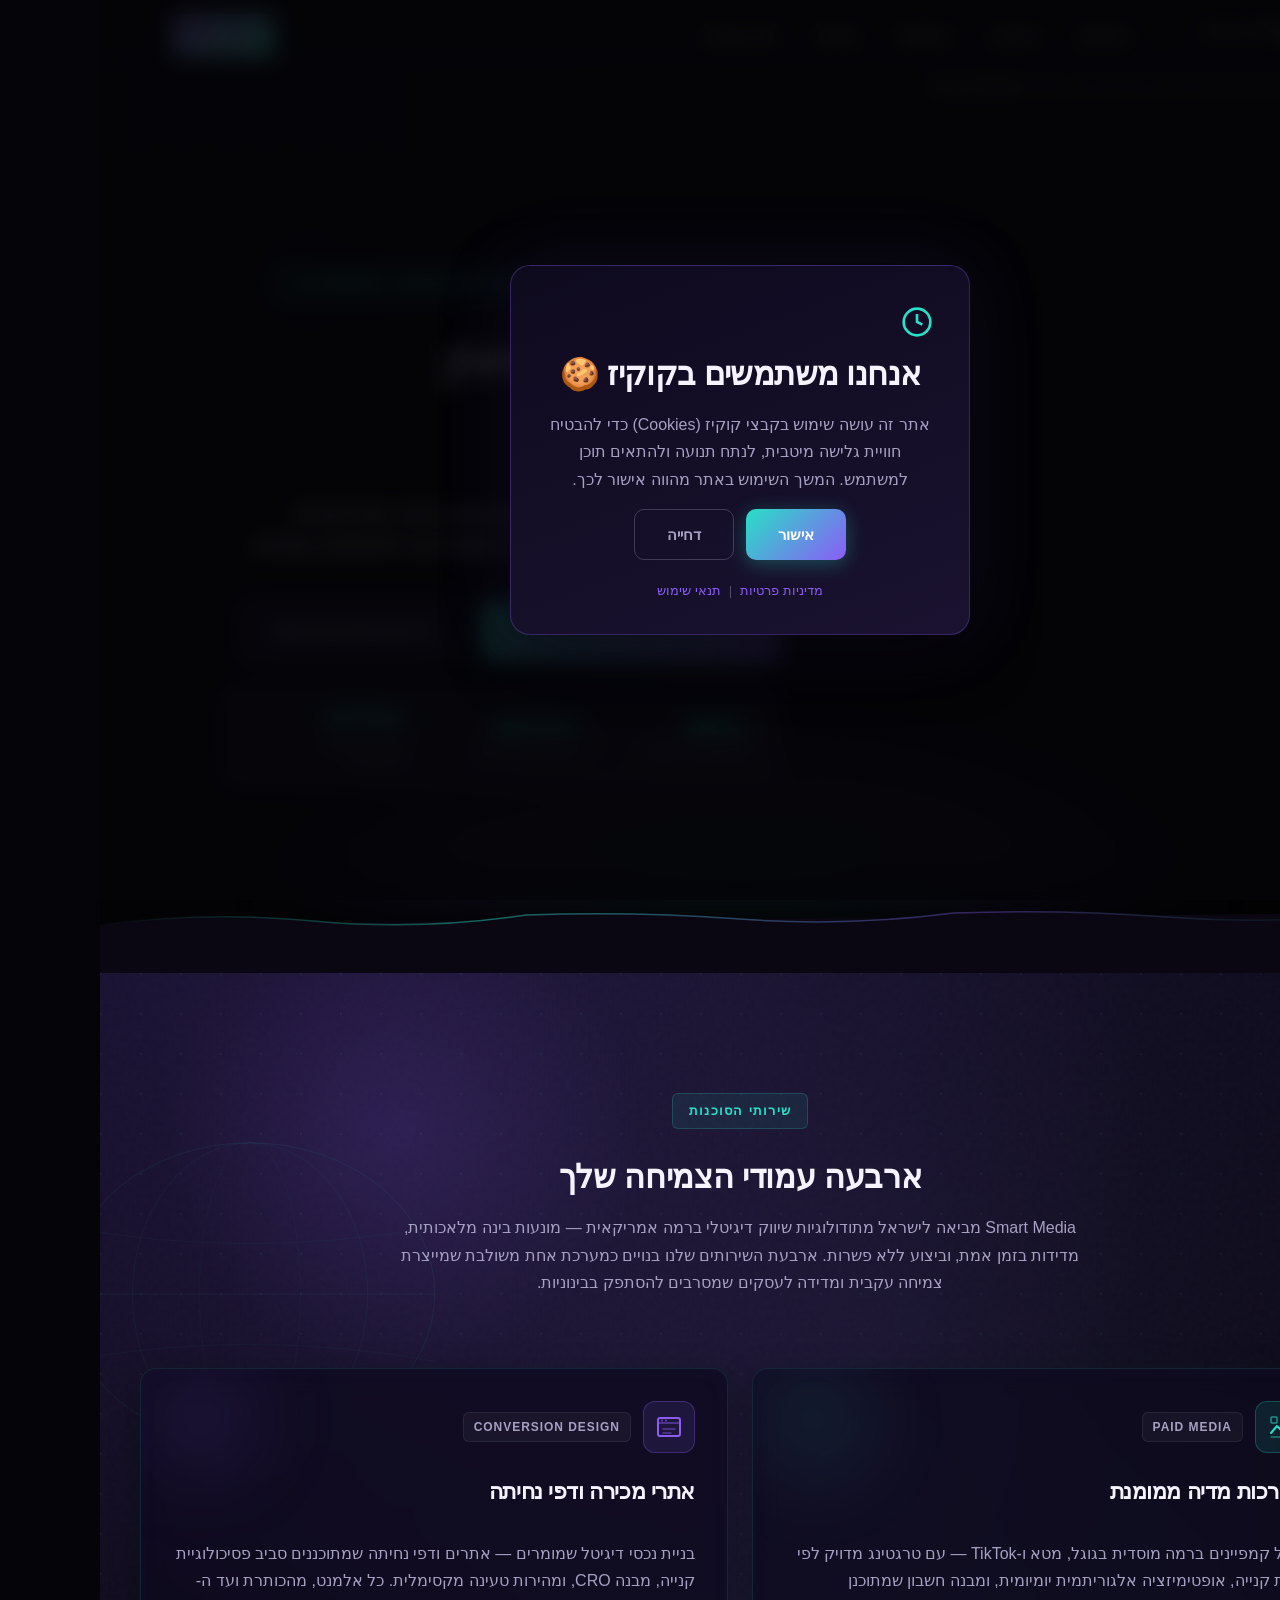
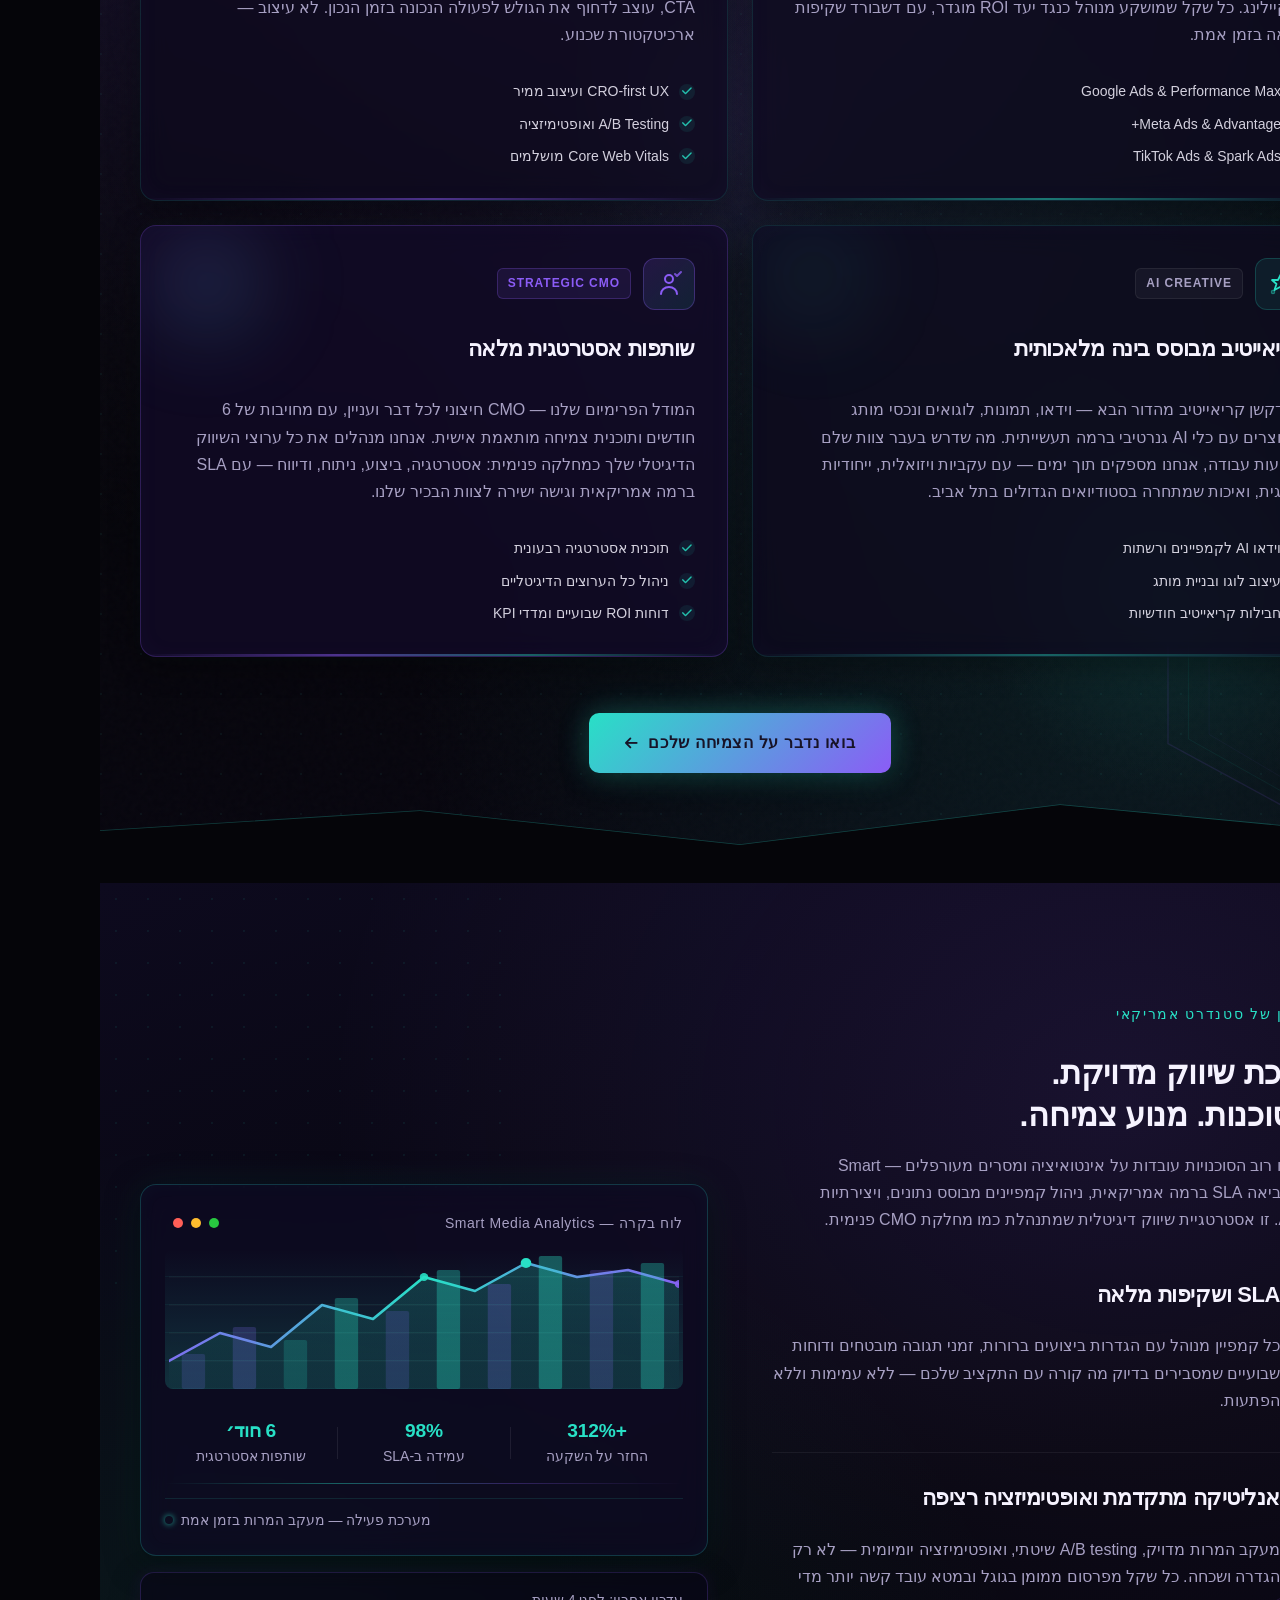
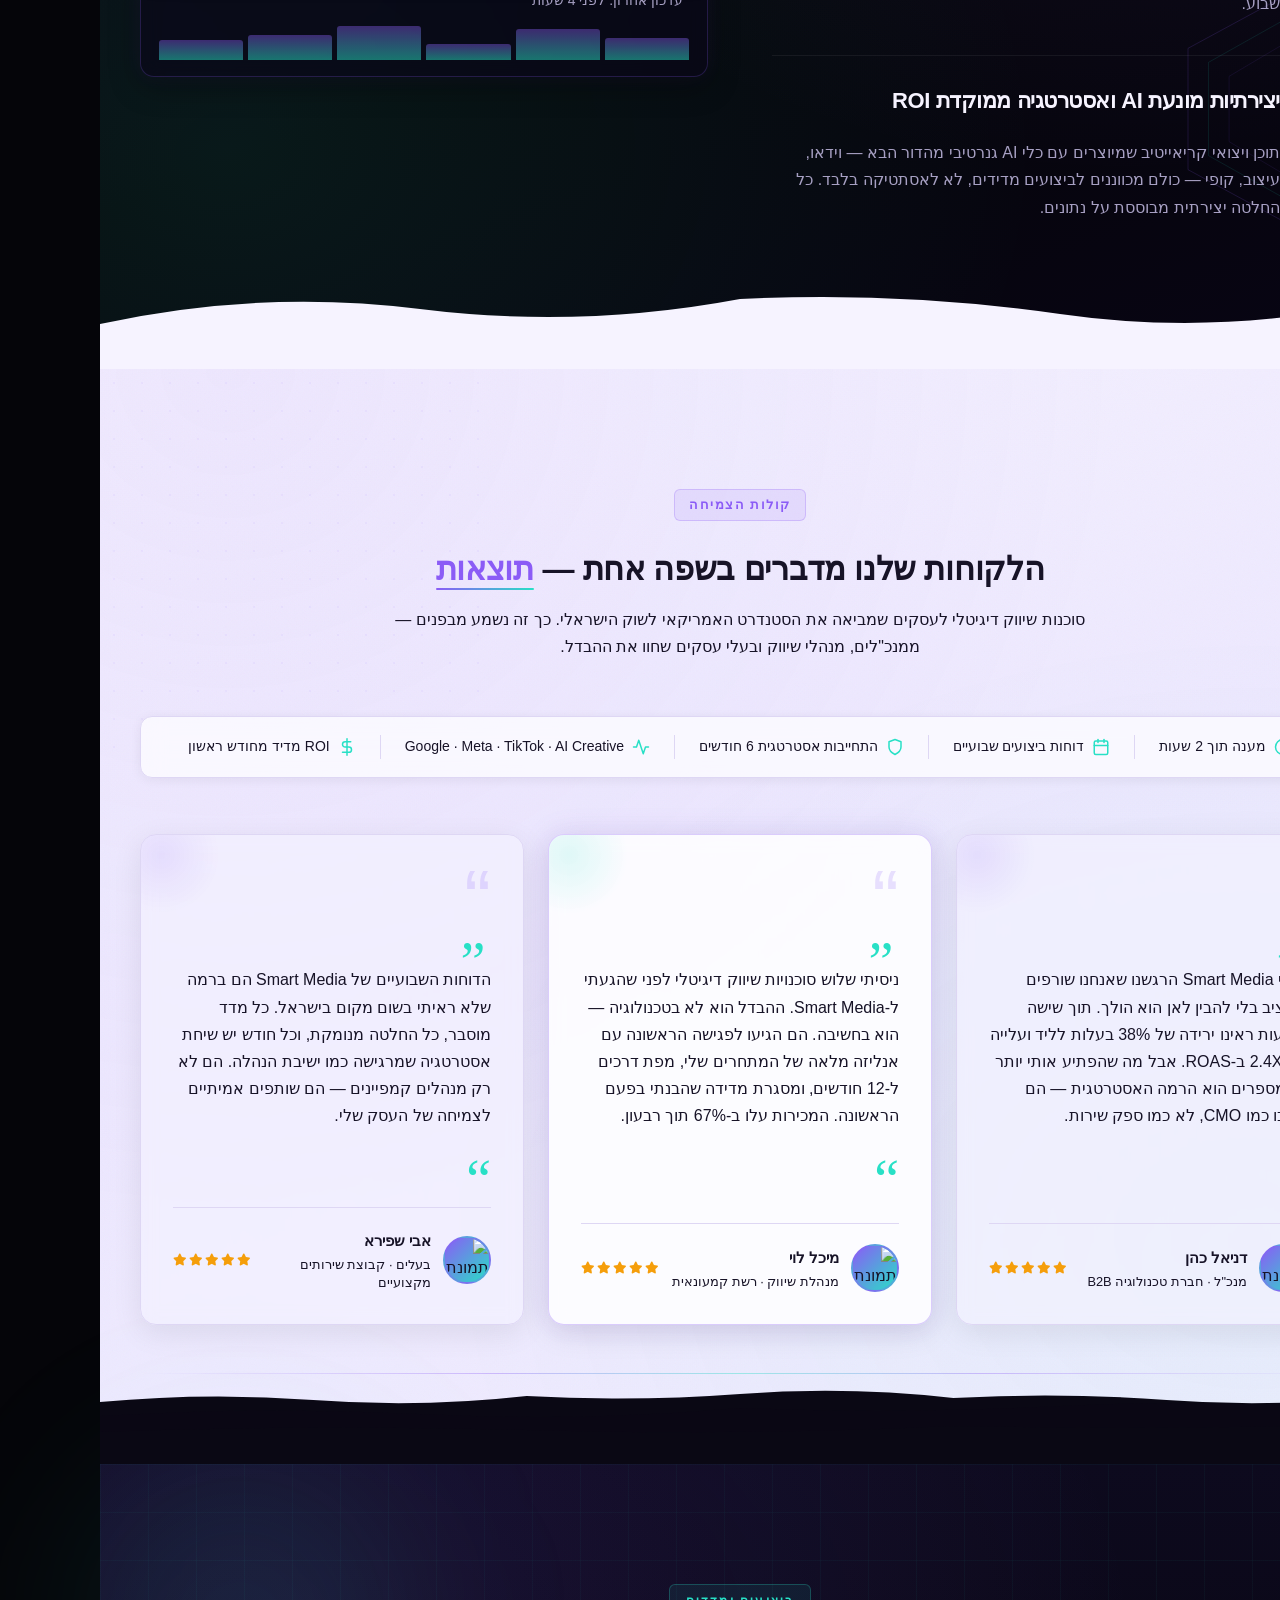
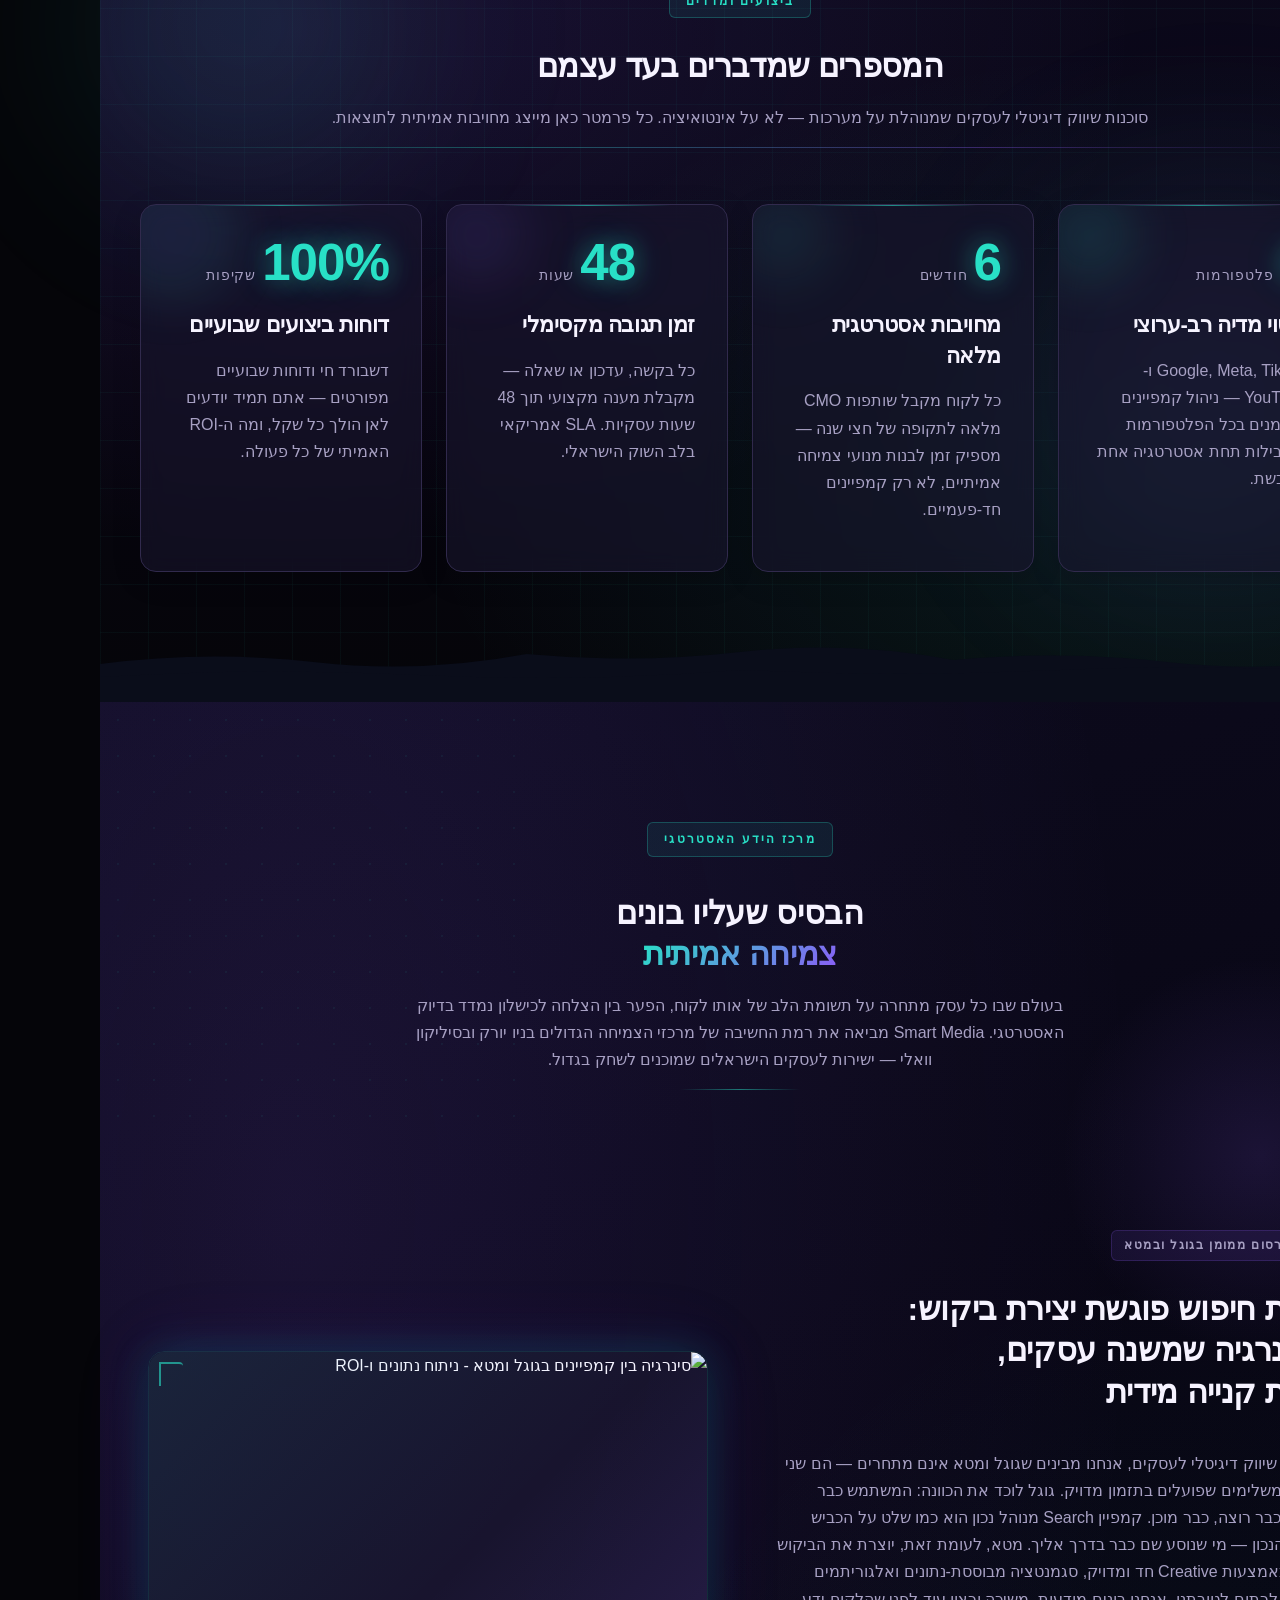
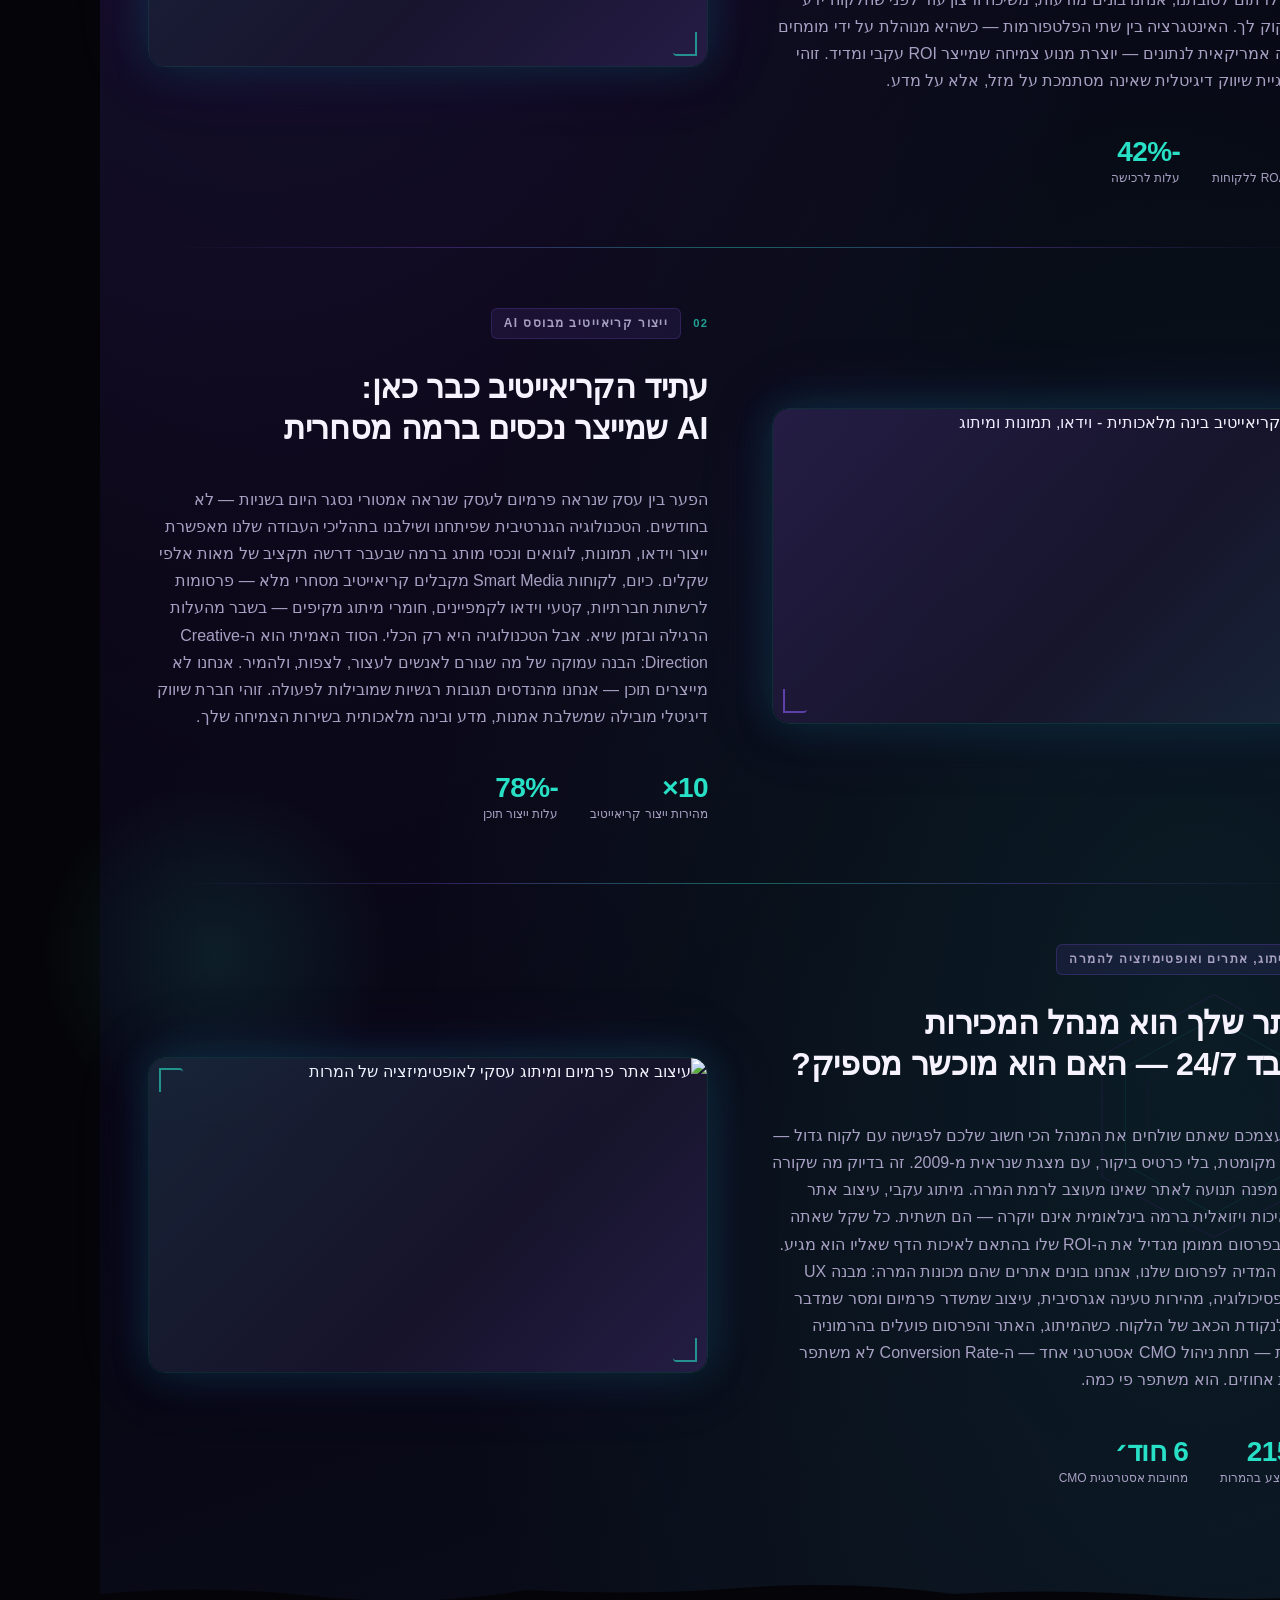
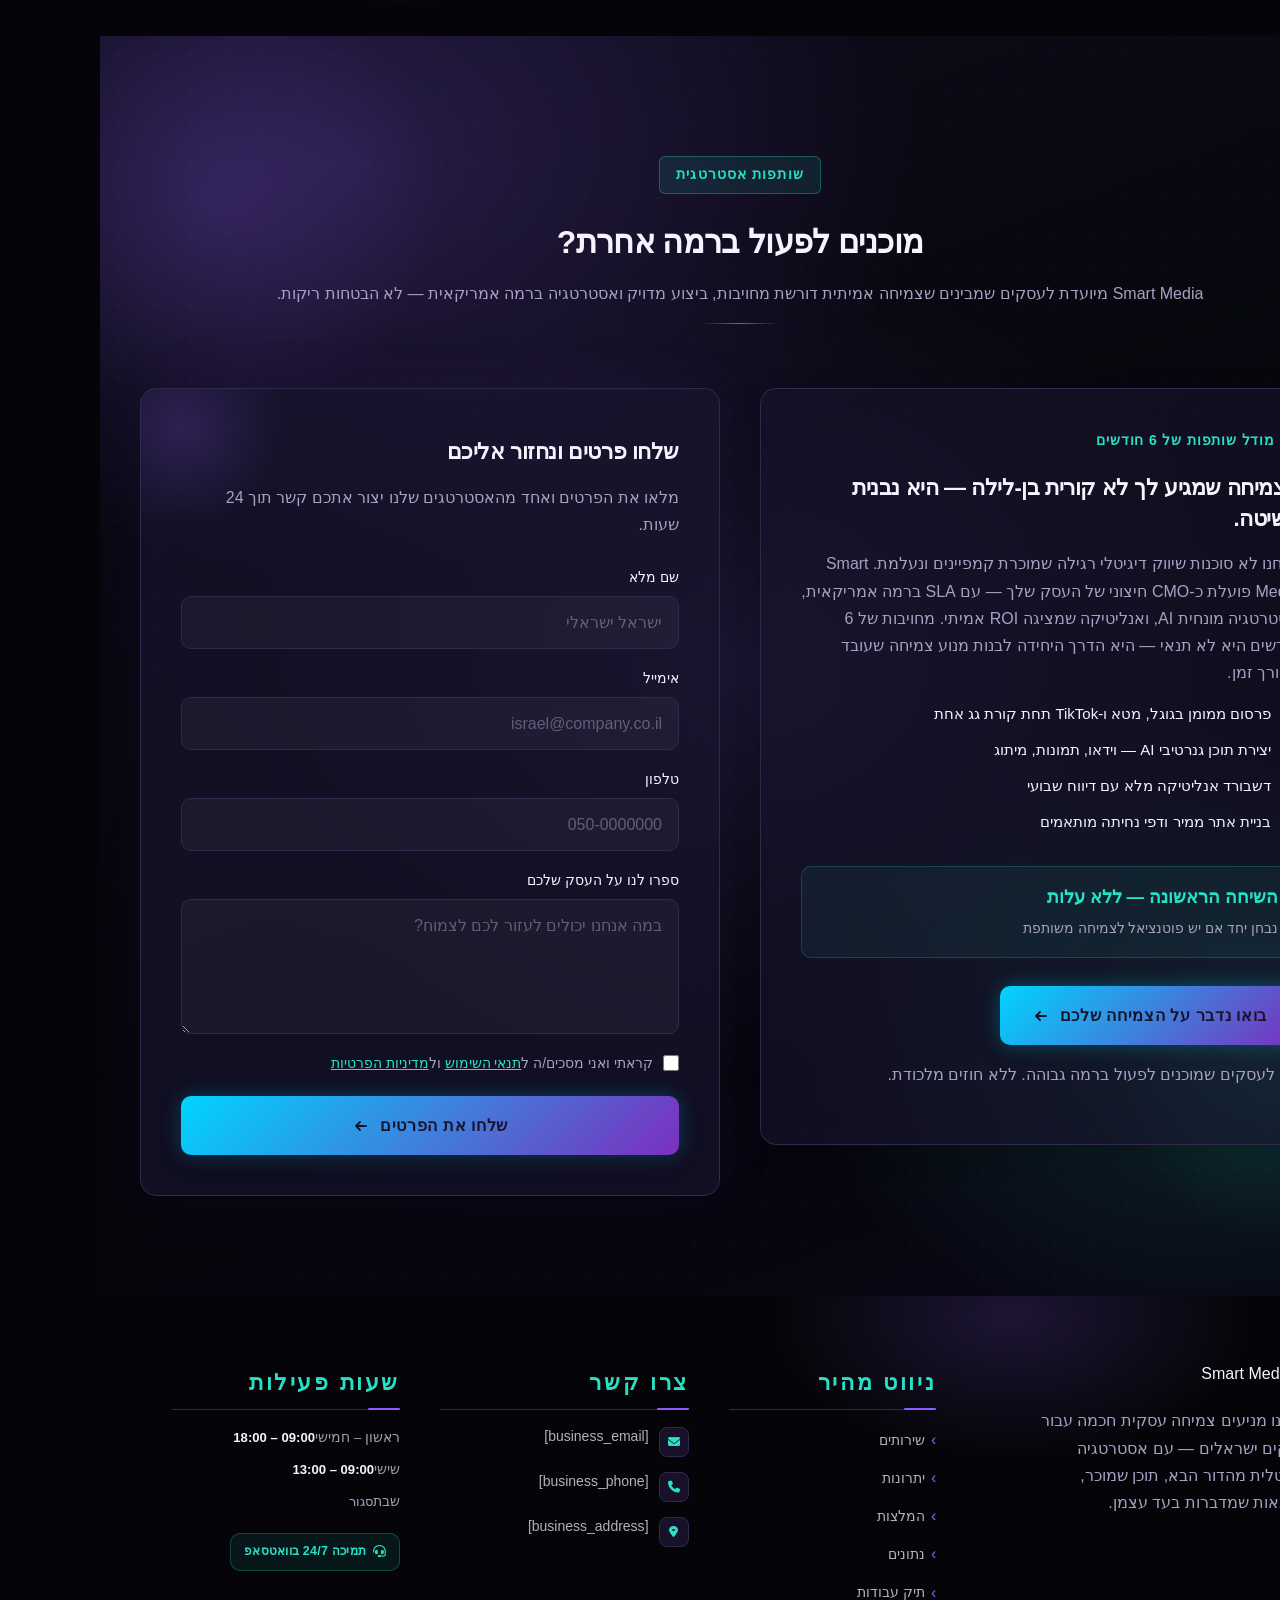
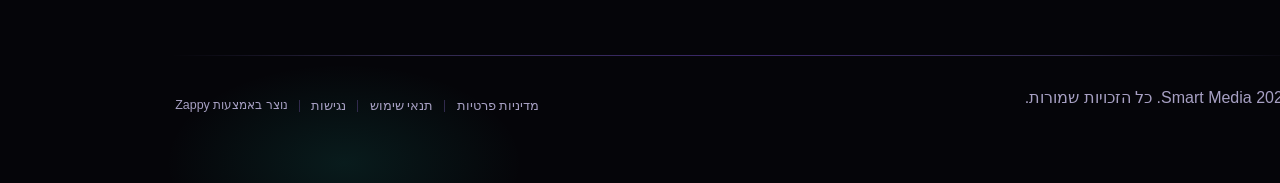
==== commit d8660a70: "Background sync: Progressive GitHub Sync" ====
--- a/public/index.html
+++ b/public/index.html
@@ -1 +1 @@
-<!doctype html><html dir="rtl" lang="he"><head><meta charset="UTF-8"><meta content="width=device-width,initial-scale=1" name="viewport"><meta content="index, follow" name="robots"><title>סוכנות שיווק דיגיטלי לעסקים — Smart Media</title><meta content="Smart Media is an ultra-premium Israeli digital marketing agency positioning itself as a futuristic, American-standard powerhouse in a local market dominated by" name="description"><meta content="סוכנות שיווק דיגיטלי לעסקים, משרד פרסום ממומן, חברת שיווק דיגיטלי מובילה, אסטרטגיית שיווק דיגיטלית, סוכנות מדיה לפרסום" name="keywords"><link href="/assets/favicon.ico" rel="icon" type="image/x-icon"><link href="/assets/favicon-16x16.png" rel="icon" type="image/png" sizes="16x16"><link href="/assets/favicon-32x32.png" rel="icon" type="image/png" sizes="32x32"><link href="/assets/favicon-48x48.png" rel="icon" type="image/png" sizes="48x48"><link href="/assets/favicon-192x192.png" rel="icon" type="image/png" sizes="192x192"><link href="/assets/favicon-512x512.png" rel="icon" type="image/png" sizes="512x512"><link href="/assets/apple-touch-icon.png" rel="apple-touch-icon"><script>!function(){"use strict";var t="78db152f-b08c-4a18-948a-13cacb2d54d6",e="https://api.zappy5.com/api/analytics/track",a=18e5,n=2592e6,o=!0,i=!0,r=!0;var s=function(){var e="zappy_visitor_"+t,a=null;try{if(a=localStorage.getItem(e)){var o=JSON.parse(a),i=Date.now();if(i-o.created<n)return o.lastSeen=i,localStorage.setItem(e,JSON.stringify(o)),o.id}}catch(t){console.warn("Zappy Analytics: LocalStorage not available")}var r="zv_"+Date.now()+"_"+Math.random().toString(36).substr(2,9);try{localStorage.setItem(e,JSON.stringify({id:r,created:Date.now(),lastSeen:Date.now()}))}catch(t){}return r}(),c=function(){var e="zappy_session_"+t,n=null;try{if(n=sessionStorage.getItem(e)){var o=JSON.parse(n),i=Date.now();if(i-o.timestamp<a)return o.timestamp=i,sessionStorage.setItem(e,JSON.stringify(o)),o.id}}catch(t){console.warn("Zappy Analytics: SessionStorage not available")}var r="zs_"+Date.now()+"_"+Math.random().toString(36).substr(2,9);try{sessionStorage.setItem(e,JSON.stringify({id:r,timestamp:Date.now()}))}catch(t){}return r}();function l(a,n){n=n||{};var o={website_id:t,event_type:a,page_path:window.location.pathname,referrer:document.referrer||"direct",visitor_id:s,session_id:c,metadata:n};if(navigator.sendBeacon){var i=new Blob([JSON.stringify(o)],{type:"application/json"});navigator.sendBeacon(e,i)}else fetch(e,{method:"POST",headers:{"Content-Type":"application/json"},body:JSON.stringify(o),keepalive:!0}).catch(function(t){console.warn("Zappy Analytics: Failed to track event",t)})}o&&l("pageview",{title:document.title,url:window.location.href}),i&&document.addEventListener("click",function(t){var e=t.target;if("BUTTON"===e.tagName||e.closest("button")){var a="BUTTON"===e.tagName?e:e.closest("button");l("click",{element:"button",text:a.textContent.trim().substring(0,100),id:a.id||null,class:a.className||null})}else if("A"===e.tagName||e.closest("a")){var n="A"===e.tagName?e:e.closest("a");l("navigation",{element:"link",text:n.textContent.trim().substring(0,100),href:n.href,external:n.hostname!==window.location.hostname})}},!0),r&&document.addEventListener("submit",function(t){var e=t.target;l("form_submit",{form_id:e.id||null,form_name:e.name||null,form_action:e.action||null,form_method:e.method||"GET"})},!0);var d=Date.now();window.addEventListener("beforeunload",function(){l("page_unload",{time_on_page:Math.floor((Date.now()-d)/1e3),page_path:window.location.pathname})}),window.zappyAnalytics={track:l,getVisitorId:function(){return s},getSessionId:function(){return c}}}()</script><meta content="סוכנות שיווק דיגיטלי לעסקים — Smart Media" property="og:title"><meta content="Smart Media is an ultra-premium Israeli digital marketing agency positioning itself as a futuristic, American-standard powerhouse in a local market dominated by" property="og:description"><meta content="summary_large_image" name="twitter:card"><meta content="סוכנות שיווק דיגיטלי לעסקים — Smart Media" name="twitter:title"><meta content="Smart Media is an ultra-premium Israeli digital marketing agency positioning itself as a futuristic, American-standard powerhouse in a local market dominated by" name="twitter:description"><meta content="website" property="og:type"><meta content="he_IL" property="og:locale"><link href="https://cdnjs.cloudflare.com/ajax/libs/font-awesome/6.4.0/css/all.min.css" rel="stylesheet"><style>.skip-link{position:absolute;top:0;left:0;transform:translateY(-200%);padding:12px 18px;background:var(--bg-dark,#1a1a1a);color:var(--text-light,#fff);font-weight:600;border-radius:0 0 8px 0;z-index:10000}.skip-link:focus{transform:none;outline:2px solid var(--ring,#fff);outline-offset:2px}:focus-visible{outline:2px solid var(--ring,currentColor);outline-offset:3px}</style><link href="/assets/favicon.ico" rel="icon" type="image/x-icon"><link href="/assets/favicon-16x16.png" rel="icon" type="image/png" sizes="16x16"><link href="/assets/favicon-32x32.png" rel="icon" type="image/png" sizes="32x32"><link href="/assets/favicon-48x48.png" rel="icon" type="image/png" sizes="48x48"><link href="/assets/favicon-192x192.png" rel="icon" type="image/png" sizes="192x192"><link href="/assets/favicon-512x512.png" rel="icon" type="image/png" sizes="512x512"><link href="/assets/apple-touch-icon.png" rel="apple-touch-icon"><link href="https://cdn.jsdelivr.net/npm/vanilla-cookieconsent@3/dist/cookieconsent.css" rel="stylesheet"><script src="https://cdn.jsdelivr.net/npm/vanilla-cookieconsent@3/dist/cookieconsent.umd.js"></script><script src="https://cdn.jsdelivr.net/gh/mickidum/acc_toolbar/acctoolbar/acctoolbar.min.js"></script><link href="/styles.css" rel="stylesheet"><script>window.ZAPPY_WEBSITE_ID="78db152f-b08c-4a18-948a-13cacb2d54d6",window.ZAPPY_API_BASE="https://api.zappy5.com"</script><style id="zappy-dropdown-submenu-styles">#navMenu li:has(.sub-menu),.nav-menu li:has(.sub-menu),.navbar li:has(.sub-menu),nav li:has(.sub-menu){position:relative}#navMenu .sub-menu,.nav-menu .sub-menu,.navbar .sub-menu,nav .sub-menu{display:block!important;position:absolute!important;top:100%;left:0;min-width:220px;background:#fff;border-radius:8px;box-shadow:0 8px 25px rgba(0,0,0,.15);padding:8px 0;opacity:0;visibility:hidden;transform:translateY(10px);transition:all .3s ease;z-index:1000;list-style:none;pointer-events:none}#navMenu li:hover>.sub-menu,.nav-menu li:hover>.sub-menu,.navbar li:hover>.sub-menu,nav li:hover>.sub-menu{opacity:1!important;visibility:visible!important;transform:translateY(0)!important;pointer-events:auto!important}.sub-menu li{list-style:none;margin:0;padding:0}.sub-menu a{display:block!important;padding:10px 16px!important;color:var(--text-dark,#333)!important;font-weight:500;text-decoration:none;white-space:nowrap;transition:background-color .2s}.sub-menu .zappy-nav-child>a{padding-left:28px!important;font-size:.9em!important;opacity:.85!important}[dir=rtl] .sub-menu .zappy-nav-child>a,html[lang=ar] .sub-menu .zappy-nav-child>a,html[lang=he] .sub-menu .zappy-nav-child>a{padding-left:10px!important;padding-right:28px!important}.sub-menu .zappy-nav-parent>a{font-weight:600!important}.sub-menu a:hover{background-color:#f5f5f5}[dir=rtl] .nav-menu .sub-menu,[dir=rtl] .navbar .sub-menu,[dir=rtl] nav .sub-menu,html[lang=ar] .nav-menu .sub-menu,html[lang=ar] .navbar .sub-menu,html[lang=ar] nav .sub-menu,html[lang=he] .nav-menu .sub-menu,html[lang=he] .navbar .sub-menu,html[lang=he] nav .sub-menu{left:auto!important;right:0!important}.sub-menu:empty,.sub-menu:not(:has(li)):not(:has(> a)),.sub-menu:not(:has(li:not(.zappy-hidden-menu-item))):not(:has(> a)){display:none!important;opacity:0!important;visibility:hidden!important;pointer-events:none!important}li:has(.menu-group-title):hover>.sub-menu{opacity:1!important;visibility:visible!important;transform:translateY(0)!important;pointer-events:auto!important}#navMenu>li>.menu-group-title,.nav-menu>li>.menu-group-title{display:inline-block;padding:.5rem 1rem;cursor:default;user-select:none}@media (max-width:768px){#navMenu .sub-menu,.nav-menu .sub-menu,.navbar .sub-menu,nav .sub-menu{position:static!important;transform:none!important;box-shadow:none!important;background:0 0!important;max-height:0;overflow:hidden;opacity:0;visibility:hidden;transition:max-height .3s ease,opacity .3s ease;padding:0!important;border-radius:0!important}#navMenu .sub-menu.mobile-expanded,.nav-menu .sub-menu.mobile-expanded,.navbar .sub-menu.mobile-expanded{max-height:none!important;overflow-y:visible!important;opacity:1!important;visibility:visible!important;padding:8px 0 8px 16px!important}[dir=rtl] .sub-menu.mobile-expanded,html[lang=he] .sub-menu.mobile-expanded{padding:8px 16px 8px 0!important}#navMenu li:hover>.sub-menu,.nav-menu li:hover>.sub-menu,.navbar li:hover>.sub-menu,nav li:hover>.sub-menu{opacity:0;visibility:hidden;pointer-events:none}#navMenu li>.sub-menu.mobile-expanded,.nav-menu li>.sub-menu.mobile-expanded,.navbar li>.sub-menu.mobile-expanded,nav li>.sub-menu.mobile-expanded{opacity:1!important;visibility:visible!important;pointer-events:auto!important}#navMenu li:has(.sub-menu),.nav-menu li:has(.sub-menu),.navbar li:has(.sub-menu),nav li:has(.sub-menu){display:flex!important;flex-wrap:wrap!important;align-items:center!important;position:relative!important;min-height:44px!important}#navMenu li:has(.sub-menu)>a,.nav-menu li:has(.sub-menu)>a,.navbar li:has(.sub-menu)>a,nav li:has(.sub-menu)>a{flex:1!important;min-width:0!important}#navMenu li:has(.sub-menu)>.menu-group-title,.nav-menu li:has(.sub-menu)>.menu-group-title,.navbar li:has(.sub-menu)>.menu-group-title,nav li:has(.sub-menu)>.menu-group-title{flex:1!important;min-width:0!important;padding:0!important;line-height:inherit!important}#navMenu li:has(.sub-menu)>.sub-menu,.nav-menu li:has(.sub-menu)>.sub-menu,.navbar li:has(.sub-menu)>.sub-menu,nav li:has(.sub-menu)>.sub-menu{flex-basis:100%!important;width:100%!important}#navMenu li:has(.sub-menu)>a [class*=arrow],#navMenu li:has(.sub-menu)>a [class*=chevron],.nav-menu li:has(.sub-menu)>a .fa-angle-down,.nav-menu li:has(.sub-menu)>a .fa-chevron-down,.nav-menu li:has(.sub-menu)>a [class*=arrow],.nav-menu li:has(.sub-menu)>a [class*=chevron],nav li:has(.sub-menu)>a [class*=arrow],nav li:has(.sub-menu)>a [class*=chevron]{display:none!important;visibility:hidden!important}.mobile-submenu-toggle{display:flex!important;align-items:center!important;justify-content:center!important;width:44px!important;height:auto!important;background:0 0!important;border:none!important;cursor:pointer!important;color:var(--text-light)!important;position:static!important;flex-shrink:0!important;align-self:stretch!important;z-index:2!important;padding:0!important;margin:0!important}.mobile-submenu-toggle::after{content:''!important;width:0!important;height:0!important;border-left:6px solid transparent!important;border-right:6px solid transparent!important;border-top:7px solid currentColor!important;transition:transform .3s ease!important}.mobile-submenu-toggle.expanded::after{transform:rotate(180deg)!important}.sub-menu a{padding:10px 0!important;display:block!important;color:var(--text-light)!important;white-space:normal!important}.sub-menu .zappy-nav-child>a{padding-left:28px!important;font-size:.9em!important;opacity:.85!important}[dir=rtl] .sub-menu .zappy-nav-child>a,html[lang=ar] .sub-menu .zappy-nav-child>a,html[lang=he] .sub-menu .zappy-nav-child>a{padding-left:0!important;padding-right:28px!important}.sub-menu .zappy-nav-parent>a{font-weight:600!important}#navMenu.active,.nav-menu.active{max-width:100vw!important;overflow-x:hidden!important;box-sizing:border-box!important}.navbar .sub-menu li a,.zappy-products-dropdown .sub-menu a,nav.navbar .sub-menu li a{color:var(--text-light)!important}}@media (min-width:769px){.mobile-submenu-toggle{display:none!important}}</style><style id="zappy-widget-visibility">html[dir=rtl] .whatsapp-float{right:20px!important;left:auto!important}html:not([dir]) .whatsapp-float,html[dir=ltr] .whatsapp-float{left:20px!important;right:auto!important}html[dir=rtl] #mic-access-tool-general-button,html[dir=rtl] #mic-init-access-tool #mic-access-tool-general-button,html[dir=rtl] #mic-init-access-tool .mic-access-tool-general-button,html[dir=rtl] ._access-icon,html[dir=rtl] .mic-access-tool-general-button{left:20px!important;right:auto!important}html:not([dir]) #mic-access-tool-general-button,html:not([dir]) #mic-init-access-tool #mic-access-tool-general-button,html:not([dir]) #mic-init-access-tool .mic-access-tool-general-button,html:not([dir]) ._access-icon,html:not([dir]) .mic-access-tool-general-button,html[dir=ltr] #mic-access-tool-general-button,html[dir=ltr] #mic-init-access-tool #mic-access-tool-general-button,html[dir=ltr] #mic-init-access-tool .mic-access-tool-general-button,html[dir=ltr] ._access-icon,html[dir=ltr] .mic-access-tool-general-button{right:20px!important;left:auto!important}@media (max-width:768px){.whatsapp-float{display:flex!important}}@media (min-width:769px){.whatsapp-float{display:flex!important}}@media (max-width:768px){#mic-access-tool-general-button,#mic-init-access-tool #mic-access-tool-general-button,#mic-init-access-tool .mic-access-tool-general-button,._access-icon,.mic-access-tool-general-button{display:flex!important;visibility:visible!important;opacity:1!important;pointer-events:auto!important}#mic-access-tool-box.opened-mic-access-tool,#mic-init-access-tool #mic-access-tool-box.opened-mic-access-tool,.mic-access-tool-box.opened-mic-access-tool{visibility:visible!important;opacity:1!important;pointer-events:auto!important}}@media (min-width:769px){#mic-access-tool-general-button,#mic-init-access-tool #mic-access-tool-general-button,#mic-init-access-tool .mic-access-tool-general-button,._access-icon,.mic-access-tool-general-button{display:flex!important;visibility:visible!important;opacity:1!important;pointer-events:auto!important}#mic-access-tool-box.opened-mic-access-tool,#mic-init-access-tool #mic-access-tool-box.opened-mic-access-tool,.mic-access-tool-box.opened-mic-access-tool{visibility:visible!important;opacity:1!important;pointer-events:auto!important}}</style></head><body><a href="#main" class="skip-link">דלג לתוכן הראשי</a><nav class="navbar" dir="rtl" style="background-color:transparent !important;box-shadow:none"><button class="mobile-toggle" aria-label="Menu" data-element-id="btn-1780343721971-raqnuqzyl" data-element-type="button" data-native-element="true" aria-controls="navMenu" aria-expanded="false" id="mobileToggle"><svg viewBox="0 0 24 24" fill="none" height="24" width="24" style="width:24px !important;height:24px !important;display:block !important" class="hamburger-icon"><path d="M3 12h18M3 6h18M3 18h18" stroke="currentColor" stroke-width="2" stroke-linecap="round"></path></svg> <svg viewBox="0 0 24 24" fill="none" height="24" width="24" style="display:none !important;width:24px !important;height:24px !important" class="close-icon"><path d="M18 6L6 18M6 6l12 12" stroke="currentColor" stroke-width="2" stroke-linecap="round"></path></svg></button> <button class="phone-header-btn" aria-label="התקשרו אלינו" data-element-id="btn-1780343721971-45lwi4gxa" data-element-type="button" data-native-element="true" data-phone="[business_phone]"><svg viewBox="0 0 24 24" fill="currentColor" height="24" width="24" style="width:24px;height:24px"><path d="M22 16.92v3a2 2 0 0 1-2.18 2 19.79 19.79 0 0 1-8.63-3.07 19.5 19.5 0 0 1-6-6 19.79 19.79 0 0 1-3.07-8.67A2 2 0 0 1 4.11 2h3a2 2 0 0 1 2 1.72 12.84 12.84 0 0 0 .7 2.81 2 2 0 0 1-.45 2.11L8.09 9.91a16 16 0 0 0 6 6l1.27-1.27a2 2 0 0 1 2.11-.45 12.84 12.84 0 0 0 2.81.7A2 2 0 0 1 22 16.92z"></path></svg></button><div class="nav-container"><div class="nav-right-group"><div class="nav-brand"><a href="/" class="logo-link"><img alt="Smart Media" src="/assets/site-----image-1.webp" class="logo" data-image-type="logo"></a></div><ul class="nav-menu" id="navMenu"><li><a href="#services">שירותים</a></li><li><a href="#benefits">יתרונות</a></li><li><a href="#testimonials">המלצות</a></li><li><a href="#stats">נתונים</a></li><li><a href="#showcase">תיק עבודות</a></li></ul></div><div class="nav-cta-container"><li class="nav-cta-item"><a href="#cta" class="nav-cta-btn" style="border-color:transparent !important;color:var(--light-text, #ffffff) !important;background-color:transparent !important;background-image:linear-gradient(135deg, rgb(59, 130, 246), rgb(139, 92, 246)) !important" data-element-id="btn-1780344789161-d909ewr89" data-element-type="button" data-native-element="true" data-text-color="light">צור קשר</a></li></div></div></nav><script>window.addEventListener("load",function(){const e=document.querySelector(".navbar, nav, header");if(!e)return void console.log("[Navbar] Navbar element not found");let t=document.getElementById("mobileToggle")||document.querySelector(".mobile-toggle")||document.querySelector(".hamburger")||document.querySelector(".hamburger-menu")||document.querySelector(".menu-toggle")||document.querySelector(".burger-menu")||document.querySelector('[aria-label="Menu"]')||document.querySelector('[aria-label="תפריט"]');const n=document.querySelector(".phone-header-btn"),o=window.getComputedStyle(e);let r=o.backgroundColor;if(console.log("[Navbar] Initial navbar background:",r),"transparent"===r||"rgba(0, 0, 0, 0)"===r||r.startsWith("rgba")&&r.includes(", 0)")){const e=o.backgroundImage;if(e&&"none"!==e)console.log("[Navbar] Navbar has background image/gradient, using dark text"),r="rgb(240, 240, 240)";else{const e=window.getComputedStyle(document.body).backgroundColor;console.log("[Navbar] Navbar transparent, using body background:",e),r=e}}const a=r.match(/\d+/g);if(a&&a.length>=3){const e=(.299*parseInt(a[0])+.587*parseInt(a[1])+.114*parseInt(a[2]))/255;console.log("[Navbar] Mobile button colors preserved from Claude CSS (luminance:",e.toFixed(2)+")");const o=document.createElement("style");o.id="zappy-mobile-nav-fix";document.documentElement.lang;document.documentElement.dir,o.textContent='\n        /* Hide mobile buttons on desktop, show only on mobile */\n        @media (min-width: 769px) {\n          .mobile-toggle,\n          .phone-header-btn {\n            display: none !important;\n          }\n        }\n        \n        /* Show and position mobile buttons correctly on mobile */\n        @media (max-width: 768px) {\n          .navbar,\n          nav.navbar {\n            min-height: 70px !important;\n          }\n\n          .mobile-toggle,\n          .phone-header-btn {\n            position: absolute !important;\n            top: 0 !important;\n            bottom: 0 !important;\n            margin-top: auto !important;\n            margin-bottom: auto !important;\n            transform: none !important;\n            z-index: 1001 !important;\n            display: flex !important;\n            align-items: center !important;\n            justify-content: center !important;\n            width: 36px !important;\n            height: 36px !important;\n            border-radius: 50% !important;\n            border: none !important;\n            cursor: pointer !important;\n            padding: 6px !important;\n            background: none !important;\n            color: var(--nav-text, var(--text-light)) !important;\n            touch-action: manipulation !important;\n            -webkit-tap-highlight-color: transparent !important;\n          }\n\n          html[data-zappy-site-type="ecommerce"] .phone-header-btn,\n          body[data-zappy-site-type="ecommerce"] .phone-header-btn,\n          html[data-zappy-site-type="ecommerce"] header .phone-header-btn,\n          html[data-zappy-site-type="ecommerce"] nav .phone-header-btn {\n            display: none !important;\n            visibility: hidden !important;\n            width: 0 !important;\n            height: 0 !important;\n            min-width: 0 !important;\n            overflow: hidden !important;\n          }\n          \n          /* LTR positioning (default): hamburger LEFT, phone RIGHT */\n          html:not([dir="rtl"]):not([lang="he"]):not([lang="ar"]) .mobile-toggle,\n          html[dir="ltr"] .mobile-toggle {\n            left: 12px !important;\n            right: auto !important;\n          }\n          html:not([dir="rtl"]):not([lang="he"]):not([lang="ar"]) .phone-header-btn,\n          html[dir="ltr"] .phone-header-btn {\n            right: 12px !important;\n            left: auto !important;\n          }\n          \n          /* RTL positioning: hamburger RIGHT, phone LEFT */\n          html[dir="rtl"] .mobile-toggle,\n          html[lang="he"] .mobile-toggle,\n          html[lang="ar"] .mobile-toggle {\n            right: 12px !important;\n            left: auto !important;\n          }\n          html[dir="rtl"] .phone-header-btn,\n          html[lang="he"] .phone-header-btn,\n          html[lang="ar"] .phone-header-btn {\n            left: 12px !important;\n            right: auto !important;\n          }\n          \n          /* CRITICAL: Ensure nav-container has min-height on mobile */\n          /* All children are positioned absolutely/fixed on mobile, so height:auto collapses to 0 */\n          .nav-container {\n            min-height: 70px !important;\n            position: relative !important;\n          }\n          \n          /* Ensure SVG icons are properly sized and inherit color */\n          .mobile-toggle svg,\n          .phone-header-btn svg {\n            width: 24px !important;\n            height: 24px !important;\n            /* Don\'t force display - let JavaScript control hamburger/close toggle */\n          }\n          \n          /* Reset nav-cta-container on mobile - remove desktop box-shadow/padding */\n          /* that creates a visible ghost box when CTA button is hidden */\n          .nav-cta-container {\n            box-shadow: none !important;\n            padding: 0 !important;\n          }\n          \n          /* Hide nav-cta-container entirely on mobile when there\'s no lang-switcher */\n          /* (only the CTA button is inside, and it\'s hidden on mobile) */\n          .nav-cta-container:not(:has(.lang-switcher)) {\n            display: none !important;\n          }\n          \n          /* CRITICAL: Prevent hero image fade gradient from bleeding over headline text */\n          /* The .image-fade-gradient has bottom: -30px (extends below parent) */\n          /* On mobile stacked layout, this overlaps the h1 text below the image */\n          .hero-image-column {\n            overflow: hidden !important;\n          }\n          .image-fade-gradient {\n            bottom: 0 !important;\n          }\n          \n          /* Hide desktop language switcher on mobile - hamburger menu handles it */\n          /* High specificity to override stored CSS */\n          .lang-switcher,\n          .nav-cta-container .lang-switcher,\n          .nav-container .lang-switcher,\n          .navbar .lang-switcher,\n          .navbar .nav-cta-container .lang-switcher {\n            display: none !important;\n          }\n        }\n      ';const r=document.getElementById("zappy-mobile-nav-fix");r&&r.remove(),document.head.appendChild(o),console.log("[Navbar] Critical CSS injected for mobile nav positioning");const i=window.innerWidth<=768;if(t){const e=t.querySelector(".hamburger-icon"),n=t.querySelector(".close-icon");e&&(e.style.setProperty("width","24px","important"),e.style.setProperty("height","24px","important"),e.style.setProperty("display","block","important")),n&&(n.style.setProperty("width","24px","important"),n.style.setProperty("height","24px","important"),n.style.setProperty("display","none","important")),i?(t.style.setProperty("position","absolute","important"),t.style.setProperty("top","0","important"),t.style.setProperty("bottom","0","important"),t.style.setProperty("margin-top","auto","important"),t.style.setProperty("margin-bottom","auto","important"),t.style.setProperty("transform","none","important"),t.style.setProperty("z-index","1001","important"),t.style.removeProperty("left"),t.style.removeProperty("right"),console.log("[Navbar] Mobile toggle positioning applied (mobile viewport)")):(t.style.removeProperty("position"),t.style.removeProperty("top"),t.style.removeProperty("transform"),t.style.removeProperty("z-index"),t.style.removeProperty("left"),t.style.removeProperty("right"),console.log("[Navbar] Desktop viewport - cleared mobile toggle inline positioning"))}if(n){const e=n.querySelector("svg");e&&(e.style.width="24px",e.style.height="24px",e.setAttribute("width","24"),e.setAttribute("height","24")),i?(n.style.setProperty("position","absolute","important"),n.style.setProperty("top","0","important"),n.style.setProperty("bottom","0","important"),n.style.setProperty("margin-top","auto","important"),n.style.setProperty("margin-bottom","auto","important"),n.style.setProperty("transform","none","important"),n.style.setProperty("z-index","1001","important"),n.style.removeProperty("left"),n.style.removeProperty("right"),console.log("[Navbar] Phone button positioning applied (mobile viewport)")):(n.style.removeProperty("position"),n.style.removeProperty("top"),n.style.removeProperty("transform"),n.style.removeProperty("z-index"),n.style.removeProperty("left"),n.style.removeProperty("right"),console.log("[Navbar] Desktop viewport - cleared phone button inline positioning"))}}else console.log("[Navbar] Could not parse background color:",r);t=document.getElementById("mobileToggle")||document.querySelector(".mobile-toggle")||document.querySelector(".hamburger")||document.querySelector(".hamburger-menu")||document.querySelector(".menu-toggle")||document.querySelector(".burger-menu")||document.querySelector('[aria-label="Menu"]')||document.querySelector('[aria-label="תפריט"]');const i=document.getElementById("navMenu")||document.querySelector(".nav-menu")||document.querySelector(".nav-links")||document.querySelector("nav ul:not(.submenu)");if(!t||!i)return void console.log("[Navbar] Mobile toggle or menu not found:",{toggle:!!t,menu:!!i});i.id||(i.id="navMenu"),console.log("[Navbar] Initializing mobile menu...");const l=t.cloneNode(!0);t.parentNode.replaceChild(l,t);var s=0;function p(e){var t=Date.now();t-s<300||(s=t,function(e){e.preventDefault(),e.stopPropagation();const t=l.querySelector(".hamburger-icon"),n=l.querySelector(".close-icon");i.classList.contains("active")?(i.classList.remove("active"),l.setAttribute("aria-expanded","false"),t&&t.style.setProperty("display","block","important"),n&&n.style.setProperty("display","none","important"),document.body.style.overflow="",l.focus(),console.log("[Navbar] Menu closed")):(i.classList.add("active"),l.setAttribute("aria-expanded","true"),t&&t.style.setProperty("display","none","important"),n&&n.style.setProperty("display","block","important"),document.body.style.overflow="hidden",console.log("[Navbar] Menu opened"))}(e))}l.addEventListener("click",p),l.addEventListener("touchend",p),i.querySelectorAll("a").forEach(function(e){e.addEventListener("click",function(){if("#"===this.getAttribute("href"))return;const e=l.querySelector(".hamburger-icon"),t=l.querySelector(".close-icon");i.classList.remove("active"),e&&e.style.setProperty("display","block","important"),t&&t.style.setProperty("display","none","important"),document.body.style.overflow="",console.log("[Navbar] Menu closed (link clicked)")})});var m=i.querySelectorAll(".dropdown-toggle");m.forEach(function(e){e.addEventListener("click",function(e){e.preventDefault(),e.stopPropagation();var t=this.closest(".nav-dropdown");t&&(t.parentNode.querySelectorAll(".nav-dropdown.open").forEach(function(e){e!==t&&e.classList.remove("open")}),t.classList.toggle("open"),console.log("[Navbar] Dropdown toggled:",t.classList.contains("open")?"open":"closed"))})}),document.addEventListener("click",function(e){e.target.closest(".nav-dropdown")||document.querySelectorAll(".nav-dropdown.open").forEach(function(e){e.classList.remove("open")})}),console.log("[Navbar] Dropdown handlers initialized for "+m.length+" dropdowns"),n&&n.addEventListener("click",function(){const e=document.querySelectorAll('a[href^="tel:"]'),t=e.length>0?e[0].getAttribute("href").replace("tel:",""):"[business_phone]";window.location.href="tel:"+t,console.log("[Navbar] Phone button clicked")}),console.log("[Navbar] Mobile menu initialized successfully")})</script><main id="main" tabindex="-1"><section class="index-hero-section" data-band-index="0" data-layout-spec="בית-hero" dir="rtl" id="hero" data-hero-type="fullscreen-scrim"><div class="index-hero-bg-wrap"><img alt="רקע עיר עתידנית קיברפאנק לסוכנות שיווק דיגיטלי Smart Media" src="/assets/site-index-hero-image-1.webp" data-context="Ultra-futuristic cyber-city horizon at night, deep twilight plum and black sky with aurora gradients in electric violet, luminous teal and infrared coral, glowing neon-lit skyscrapers forming a vast command-center skyline, subtle neural network node connections overlaid as faint luminous lines, wide cinematic 16:9 composition with atmospheric depth, editorial luxury cyberpunk aesthetic, photorealistic with painterly post-processing, dramatic volumetric light rays piercing dark atmosphere" data-placeholder="index-hero-image-1" height="900" loading="eager" width="1440" class="index-hero-bg-img" data-hero-bg="true" fetchpriority="high"></div><div class="index-hero-scrim" aria-hidden="true"></div><svg viewBox="0 0 400 400" xmlns="http://www.w3.org/2000/svg" aria-hidden="true" data-no-icon-edit="true" preserveAspectRatio="xMaxYMin meet" class="index-hero-deco-grid"><defs><radialGradient cx="50%" cy="50%" id="gridFade" r="50%"><stop offset="0%" stop-color="#28E0C6" stop-opacity="0.12"></stop><stop offset="100%" stop-color="#28E0C6" stop-opacity="0"></stop></radialGradient></defs><rect height="400" width="400" fill="url(#gridFade)"></rect><g fill="#28E0C6" opacity="0.55"><circle cx="0" cy="0" r="1.2"></circle><circle cx="40" cy="0" r="1.2"></circle><circle cx="80" cy="0" r="1.2"></circle><circle cx="120" cy="0" r="1.2"></circle><circle cx="160" cy="0" r="1.2"></circle><circle cx="200" cy="0" r="1.2"></circle><circle cx="240" cy="0" r="1.2"></circle><circle cx="280" cy="0" r="1.2"></circle><circle cx="320" cy="0" r="1.2"></circle><circle cx="360" cy="0" r="1.2"></circle><circle cx="400" cy="0" r="1.2"></circle><circle cx="0" cy="40" r="1.2"></circle><circle cx="40" cy="40" r="1.2"></circle><circle cx="80" cy="40" r="1.2"></circle><circle cx="120" cy="40" r="1.2"></circle><circle cx="160" cy="40" r="1.2"></circle><circle cx="200" cy="40" r="1.2"></circle><circle cx="240" cy="40" r="1.2"></circle><circle cx="280" cy="40" r="1.2"></circle><circle cx="320" cy="40" r="1.2"></circle><circle cx="360" cy="40" r="1.2"></circle><circle cx="400" cy="40" r="1.2"></circle><circle cx="0" cy="80" r="1.2"></circle><circle cx="40" cy="80" r="1.2"></circle><circle cx="80" cy="80" r="1.2"></circle><circle cx="120" cy="80" r="1.2"></circle><circle cx="160" cy="80" r="1.2"></circle><circle cx="200" cy="80" r="1.2"></circle><circle cx="240" cy="80" r="1.2"></circle><circle cx="280" cy="80" r="1.2"></circle><circle cx="320" cy="80" r="1.2"></circle><circle cx="360" cy="80" r="1.2"></circle><circle cx="400" cy="80" r="1.2"></circle><circle cx="0" cy="120" r="1.2"></circle><circle cx="40" cy="120" r="1.2"></circle><circle cx="80" cy="120" r="1.2"></circle><circle cx="120" cy="120" r="1.2"></circle><circle cx="160" cy="120" r="1.2"></circle><circle cx="200" cy="120" r="1.2"></circle><circle cx="240" cy="120" r="1.2"></circle><circle cx="280" cy="120" r="1.2"></circle><circle cx="320" cy="120" r="1.2"></circle><circle cx="360" cy="120" r="1.2"></circle><circle cx="400" cy="120" r="1.2"></circle><circle cx="0" cy="160" r="1.2"></circle><circle cx="40" cy="160" r="1.2"></circle><circle cx="80" cy="160" r="1.2"></circle><circle cx="120" cy="160" r="1.2"></circle><circle cx="160" cy="160" r="1.2"></circle><circle cx="200" cy="160" r="1.2"></circle><circle cx="240" cy="160" r="1.2"></circle><circle cx="280" cy="160" r="1.2"></circle><circle cx="320" cy="160" r="1.2"></circle><circle cx="360" cy="160" r="1.2"></circle><circle cx="400" cy="160" r="1.2"></circle><circle cx="0" cy="200" r="1.2"></circle><circle cx="40" cy="200" r="1.2"></circle><circle cx="80" cy="200" r="1.2"></circle><circle cx="120" cy="200" r="1.2"></circle><circle cx="160" cy="200" r="1.2"></circle><circle cx="200" cy="200" r="1.2"></circle><circle cx="240" cy="200" r="1.2"></circle><circle cx="280" cy="200" r="1.2"></circle><circle cx="320" cy="200" r="1.2"></circle><circle cx="360" cy="200" r="1.2"></circle><circle cx="400" cy="200" r="1.2"></circle><circle cx="0" cy="240" r="1.2"></circle><circle cx="40" cy="240" r="1.2"></circle><circle cx="80" cy="240" r="1.2"></circle><circle cx="120" cy="240" r="1.2"></circle><circle cx="160" cy="240" r="1.2"></circle><circle cx="200" cy="240" r="1.2"></circle><circle cx="240" cy="240" r="1.2"></circle><circle cx="280" cy="240" r="1.2"></circle><circle cx="320" cy="240" r="1.2"></circle><circle cx="360" cy="240" r="1.2"></circle><circle cx="400" cy="240" r="1.2"></circle><circle cx="0" cy="280" r="1.2"></circle><circle cx="40" cy="280" r="1.2"></circle><circle cx="80" cy="280" r="1.2"></circle><circle cx="120" cy="280" r="1.2"></circle><circle cx="160" cy="280" r="1.2"></circle><circle cx="200" cy="280" r="1.2"></circle><circle cx="240" cy="280" r="1.2"></circle><circle cx="280" cy="280" r="1.2"></circle><circle cx="320" cy="280" r="1.2"></circle><circle cx="360" cy="280" r="1.2"></circle><circle cx="400" cy="280" r="1.2"></circle><circle cx="0" cy="320" r="1.2"></circle><circle cx="40" cy="320" r="1.2"></circle><circle cx="80" cy="320" r="1.2"></circle><circle cx="120" cy="320" r="1.2"></circle><circle cx="160" cy="320" r="1.2"></circle><circle cx="200" cy="320" r="1.2"></circle><circle cx="240" cy="320" r="1.2"></circle><circle cx="280" cy="320" r="1.2"></circle><circle cx="320" cy="320" r="1.2"></circle><circle cx="360" cy="320" r="1.2"></circle><circle cx="400" cy="320" r="1.2"></circle><circle cx="0" cy="360" r="1.2"></circle><circle cx="40" cy="360" r="1.2"></circle><circle cx="80" cy="360" r="1.2"></circle><circle cx="120" cy="360" r="1.2"></circle><circle cx="160" cy="360" r="1.2"></circle><circle cx="200" cy="360" r="1.2"></circle><circle cx="240" cy="360" r="1.2"></circle><circle cx="280" cy="360" r="1.2"></circle><circle cx="320" cy="360" r="1.2"></circle><circle cx="360" cy="360" r="1.2"></circle><circle cx="400" cy="360" r="1.2"></circle><circle cx="0" cy="400" r="1.2"></circle><circle cx="40" cy="400" r="1.2"></circle><circle cx="80" cy="400" r="1.2"></circle><circle cx="120" cy="400" r="1.2"></circle><circle cx="160" cy="400" r="1.2"></circle><circle cx="200" cy="400" r="1.2"></circle><circle cx="240" cy="400" r="1.2"></circle><circle cx="280" cy="400" r="1.2"></circle><circle cx="320" cy="400" r="1.2"></circle><circle cx="360" cy="400" r="1.2"></circle><circle cx="400" cy="400" r="1.2"></circle></g></svg> <svg viewBox="0 0 500 500" xmlns="http://www.w3.org/2000/svg" aria-hidden="true" data-no-icon-edit="true" preserveAspectRatio="xMinYMid meet" class="index-hero-deco-globe"><g fill="none" opacity="0.1" stroke="#28E0C6" stroke-width="1"><ellipse cx="250" cy="250" rx="200" ry="200"></ellipse><ellipse cx="250" cy="250" rx="200" ry="80"></ellipse><ellipse cx="250" cy="250" rx="200" ry="130"></ellipse><ellipse cx="250" cy="250" rx="80" ry="200"></ellipse><ellipse cx="250" cy="250" rx="130" ry="200"></ellipse><line x1="50" x2="450" y1="250" y2="250"></line><line x1="250" x2="250" y1="50" y2="450"></line></g></svg><div class="index-hero-horizon-glow" aria-hidden="true"></div><div class="index-hero-content-wrap"><div class="index-hero-container"><div class="index-hero-overlay-group"><div class="index-hero-badge"><span class="index-hero-badge-dot" aria-hidden="true"></span> <span>סוכנות שיווק דיגיטלי לעסקים · AI-Powered · American Standard</span></div><h1 class="index-hero-h1"><span class="index-hero-h1-line1">העתיד של השיווק</span> <span class="index-hero-gradient-text index-hero-h1-line2">הגיע לישראל.</span></h1><h3 class="index-hero-subtitle">מערכות צמיחה מבוססות AI, ביצועים ברמה אמריקאית, ושקיפות מלאה — עבור עסקים שמסרבים להסתפק בפחות.</h3><div class="index-hero-cta-group"><a href="#cta" class="index-hero-btn-primary"><span>בואו נדבר על הצמיחה שלכם</span> <svg viewBox="0 0 24 24" fill="none" height="18" width="18" data-element-type="icon" data-icon-type="svg" aria-hidden="true" stroke="currentColor" stroke-linecap="round" stroke-linejoin="round" stroke-width="2.5"><line x1="19" x2="5" y1="12" y2="12"></line><polyline points="12 19 5 12 12 5"></polyline></svg> </a><a href="#services" class="index-hero-btn-secondary"><span>גלו את השירותים שלנו</span></a></div><div class="index-hero-metrics"><div class="index-hero-metric"><span class="index-hero-metric-value">+340%</span> <span class="index-hero-metric-label">ROI ממוצע ללקוחות</span></div><div class="index-hero-metric-divider" aria-hidden="true"></div><div class="index-hero-metric"><span class="index-hero-metric-value">6 חודשים</span> <span class="index-hero-metric-label">מחויבות אסטרטגית</span></div><div class="index-hero-metric-divider" aria-hidden="true"></div><div class="index-hero-metric"><span class="index-hero-metric-value">AI-First</span> <span class="index-hero-metric-label">יצירה גנרטיבית ואנליטיקה</span></div></div></div></div></div><div class="index-hero-divider-wrapper"><svg viewBox="0 0 1440 90" xmlns="http://www.w3.org/2000/svg" aria-hidden="true" data-no-icon-edit="true" preserveAspectRatio="none"><defs><linearGradient id="waveLineGrad" x1="0%" x2="100%" y1="0%" y2="0%"><stop offset="0%" stop-color="rgba(40,224,198,0)"></stop><stop offset="30%" stop-color="rgba(40,224,198,0.45)"></stop><stop offset="70%" stop-color="rgba(139,92,246,0.35)"></stop><stop offset="100%" stop-color="rgba(40,224,198,0)"></stop></linearGradient></defs><path d="M0,90 L0,42 Q120,28 240,38 T480,32 Q600,28 720,36 T960,30 Q1080,26 1200,34 T1440,30 L1440,90 Z" fill="#0a0612"></path><path d="M0,42 Q120,28 240,38 T480,32 Q600,28 720,36 T960,30 Q1080,26 1200,34 T1440,30" stroke="url(#waveLineGrad)" stroke-width="1.5" fill="#0a0612"></path></svg></div></section><section class="index-services-section" data-band-index="1" data-layout-spec="בית-services" dir="rtl" id="services"><div class="iss-bg-layer" aria-hidden="true"><div class="iss-radial-1"></div><div class="iss-radial-2"></div><div class="iss-radial-3"></div><div class="iss-grain"></div><svg xmlns="http://www.w3.org/2000/svg" aria-hidden="true" data-no-icon-edit="true" class="iss-dot-grid" height="100%" width="100%"><defs><pattern height="40" id="iss-dots" patternUnits="userSpaceOnUse" width="40" x="0" y="0"><circle cx="1" cy="1" r="1" fill="rgba(40,224,198,0.07)"></circle></pattern></defs><rect height="100%" width="100%" fill="url(#iss-dots)"></rect></svg> <svg viewBox="0 0 300 300" xmlns="http://www.w3.org/2000/svg" aria-hidden="true" data-no-icon-edit="true" class="iss-hex-ring"><polygon fill="none" points="150,20 270,85 270,215 150,280 30,215 30,85" stroke="rgba(139,92,246,0.12)" stroke-width="1.5"></polygon><polygon fill="none" points="150,45 248,100 248,210 150,265 52,210 52,100" stroke="rgba(40,224,198,0.08)" stroke-width="1"></polygon><polygon fill="none" points="150,70 226,115 226,205 150,250 74,205 74,115" stroke="rgba(139,92,246,0.06)" stroke-width="1"></polygon></svg> <svg viewBox="0 0 500 400" xmlns="http://www.w3.org/2000/svg" aria-hidden="true" data-no-icon-edit="true" class="iss-globe-arcs"><ellipse cx="250" cy="200" rx="220" ry="180" fill="none" stroke="rgba(40,224,198,0.09)" stroke-width="1"></ellipse><ellipse cx="250" cy="200" rx="140" ry="180" fill="none" stroke="rgba(40,224,198,0.06)" stroke-width="1"></ellipse><ellipse cx="250" cy="200" rx="60" ry="180" fill="none" stroke="rgba(40,224,198,0.04)" stroke-width="1"></ellipse><line x1="30" x2="470" y1="200" y2="200" stroke="rgba(40,224,198,0.07)" stroke-width="1"></line><path d="M30,120 Q250,160 470,120" stroke="rgba(40,224,198,0.05)" stroke-width="1" fill="none"></path><path d="M30,280 Q250,240 470,280" stroke="rgba(40,224,198,0.05)" stroke-width="1" fill="none"></path></svg></div><div class="iss-container"><div class="iss-intro"><span class="iss-eyebrow">שירותי הסוכנות</span><h2 class="iss-heading">ארבעה עמודי הצמיחה שלך</h2><p class="iss-subheading">Smart Media מביאה לישראל מתודולוגיות שיווק דיגיטלי ברמה אמריקאית — מונעות בינה מלאכותית, מדידות בזמן אמת, וביצוע ללא פשרות. ארבעת השירותים שלנו בנויים כמערכת אחת משולבת שמייצרת צמיחה עקבית ומדידה לעסקים שמסרבים להסתפק בבינוניות.</p></div><div class="iss-grid"><article class="iss-card"><div class="iss-card-glow iss-glow-cyan" aria-hidden="true"></div><div class="iss-card-inner"><div class="iss-card-header"><div class="iss-icon-wrap iss-icon-cyan"><svg viewBox="0 0 28 28" xmlns="http://www.w3.org/2000/svg" fill="none" data-element-type="icon" data-icon-type="svg" height="28" width="28"><path d="M4 20L10 13L14 17L19 10L24 14" stroke="currentColor" stroke-width="2" stroke-linecap="round" stroke-linejoin="round"></path><circle cx="24" cy="14" r="2" fill="currentColor"></circle><path d="M4 24H24" stroke="currentColor" stroke-width="1.5" stroke-linecap="round" opacity="0.5"></path><rect height="6" width="6" rx="1" x="4" y="4" stroke="currentColor" stroke-width="1.5" opacity="0.6"></rect></svg></div><span class="iss-card-tag">Paid Media</span></div><h3 class="iss-card-title">מערכות מדיה ממומנת</h3><p class="iss-card-desc">ניהול קמפיינים ברמה מוסדית בגוגל, מטא ו-TikTok — עם טרגטינג מדויק לפי כוונת קנייה, אופטימיזציה אלגוריתמית יומיומית, ומבנה חשבון שמתוכנן לסקיילינג. כל שקל שמושקע מנוהל כנגד יעד ROI מוגדר, עם דשבורד שקיפות מלאה בזמן אמת.</p><ul class="iss-card-list"><li><i class="fa-solid fa-check" aria-hidden="true"></i><span>Google Ads &amp; Performance Max</span></li><li><i class="fa-solid fa-check" aria-hidden="true"></i><span>Meta Ads &amp; Advantage+</span></li><li><i class="fa-solid fa-check" aria-hidden="true"></i><span>TikTok Ads &amp; Spark Ads</span></li></ul></div><div class="iss-card-accent-line iss-line-cyan" aria-hidden="true"></div></article><article class="iss-card"><div class="iss-card-glow iss-glow-violet" aria-hidden="true"></div><div class="iss-card-inner"><div class="iss-card-header"><div class="iss-icon-wrap iss-icon-violet"><svg viewBox="0 0 28 28" xmlns="http://www.w3.org/2000/svg" fill="none" data-element-type="icon" data-icon-type="svg" height="28" width="28"><rect height="18" width="22" rx="2" x="3" y="5" stroke="currentColor" stroke-width="2"></rect><path d="M3 10H25" stroke="currentColor" stroke-width="1.5" opacity="0.6"></path><circle cx="7" cy="7.5" r="1" fill="currentColor" opacity="0.7"></circle><circle cx="11" cy="7.5" r="1" fill="currentColor" opacity="0.7"></circle><path d="M8 16H20" stroke="currentColor" stroke-width="1.5" stroke-linecap="round" opacity="0.5"></path><path d="M8 20H16" stroke="currentColor" stroke-width="1.5" stroke-linecap="round" opacity="0.5"></path></svg></div><span class="iss-card-tag">Conversion Design</span></div><h3 class="iss-card-title">אתרי מכירה ודפי נחיתה</h3><p class="iss-card-desc">בניית נכסי דיגיטל שמומרים — אתרים ודפי נחיתה שמתוכננים סביב פסיכולוגיית קנייה, מבנה CRO, ומהירות טעינה מקסימלית. כל אלמנט, מהכותרת ועד ה-CTA, עוצב לדחוף את הגולש לפעולה הנכונה בזמן הנכון. לא עיצוב — ארכיטקטורת שכנוע.</p><ul class="iss-card-list"><li><i class="fa-solid fa-check" aria-hidden="true"></i><span>CRO-first UX ועיצוב ממיר</span></li><li><i class="fa-solid fa-check" aria-hidden="true"></i><span>A/B Testing ואופטימיזציה</span></li><li><i class="fa-solid fa-check" aria-hidden="true"></i><span>Core Web Vitals מושלמים</span></li></ul></div><div class="iss-card-accent-line iss-line-violet" aria-hidden="true"></div></article><article class="iss-card"><div class="iss-card-glow iss-glow-teal" aria-hidden="true"></div><div class="iss-card-inner"><div class="iss-card-header"><div class="iss-icon-wrap iss-icon-teal"><svg viewBox="0 0 28 28" xmlns="http://www.w3.org/2000/svg" fill="none" data-element-type="icon" data-icon-type="svg" height="28" width="28"><path d="M14 4L17 10H23L18.5 14L20.5 20L14 16.5L7.5 20L9.5 14L5 10H11L14 4Z" stroke="currentColor" stroke-width="1.8" stroke-linejoin="round"></path><circle cx="22" cy="6" r="2" stroke="currentColor" stroke-width="1.5" opacity="0.7"></circle><circle cx="6" cy="22" r="1.5" stroke="currentColor" stroke-width="1.5" opacity="0.5"></circle><path d="M21 21L25 25" stroke="currentColor" stroke-width="1.5" stroke-linecap="round" opacity="0.5"></path></svg></div><span class="iss-card-tag">AI Creative</span></div><h3 class="iss-card-title">קריאייטיב מבוסס בינה מלאכותית</h3><p class="iss-card-desc">פרודקשן קריאייטיב מהדור הבא — וידאו, תמונות, לוגואים ונכסי מותג שמיוצרים עם כלי AI גנרטיבי ברמה תעשייתית. מה שדרש בעבר צוות שלם ושבועות עבודה, אנחנו מספקים תוך ימים — עם עקביות ויזואלית, ייחודיות מותגית, ואיכות שמתחרה בסטודיואים הגדולים בתל אביב.</p><ul class="iss-card-list"><li><i class="fa-solid fa-check" aria-hidden="true"></i><span>וידאו AI לקמפיינים ורשתות</span></li><li><i class="fa-solid fa-check" aria-hidden="true"></i><span>עיצוב לוגו ובניית מותג</span></li><li><i class="fa-solid fa-check" aria-hidden="true"></i><span>חבילות קריאייטיב חודשיות</span></li></ul></div><div class="iss-card-accent-line iss-line-teal" aria-hidden="true"></div></article><article class="iss-card iss-card-featured"><div class="iss-card-glow iss-glow-mixed" aria-hidden="true"></div><div class="iss-card-inner"><div class="iss-card-header"><div class="iss-icon-wrap iss-icon-mixed"><svg viewBox="0 0 28 28" xmlns="http://www.w3.org/2000/svg" fill="none" data-element-type="icon" data-icon-type="svg" height="28" width="28"><circle cx="14" cy="9" r="4" stroke="currentColor" stroke-width="2"></circle><path d="M6 24C6 20.134 9.582 17 14 17C18.418 17 22 20.134 22 24" stroke="currentColor" stroke-width="2" stroke-linecap="round"></path><path d="M20 4L22 6L26 2" stroke="currentColor" stroke-width="2" stroke-linecap="round" stroke-linejoin="round" opacity="0.8"></path></svg></div><span class="iss-card-tag iss-tag-premium">Strategic CMO</span></div><h3 class="iss-card-title">שותפות אסטרטגית מלאה</h3><p class="iss-card-desc">המודל הפרימיום שלנו — CMO חיצוני לכל דבר ועניין, עם מחויבות של 6 חודשים ותוכנית צמיחה מותאמת אישית. אנחנו מנהלים את כל ערוצי השיווק הדיגיטלי שלך כמחלקה פנימית: אסטרטגיה, ביצוע, ניתוח, ודיווח — עם SLA ברמה אמריקאית וגישה ישירה לצוות הבכיר שלנו.</p><ul class="iss-card-list"><li><i class="fa-solid fa-check" aria-hidden="true"></i><span>תוכנית אסטרטגיה רבעונית</span></li><li><i class="fa-solid fa-check" aria-hidden="true"></i><span>ניהול כל הערוצים הדיגיטליים</span></li><li><i class="fa-solid fa-check" aria-hidden="true"></i><span>דוחות ROI שבועיים ומדדי KPI</span></li></ul></div><div class="iss-card-accent-line iss-line-mixed" aria-hidden="true"></div></article></div><div class="iss-bottom-cta"><a href="#contact" class="btn-primary iss-cta-btn">בואו נדבר על הצמיחה שלכם <i class="fa-solid fa-arrow-left" aria-hidden="true"></i></a></div></div><div class="iss-divider-wrapper"><svg viewBox="0 0 1440 90" xmlns="http://www.w3.org/2000/svg" aria-hidden="true" data-no-icon-edit="true" preserveAspectRatio="none"><polyline points="0,38 360,18 720,52 1080,12 1440,42" stroke="rgba(40,224,198,0.25)" stroke-width="1.5" fill="none"></polyline><polygon fill="#050509" points="0,90 0,38 360,18 720,52 1080,12 1440,42 1440,90"></polygon></svg></div></section><section class="index-benefits-section" data-band-index="2" data-layout-spec="בית-benefits" dir="rtl" id="benefits"><div class="ibs-bg-dots" aria-hidden="true"></div><div class="ibs-hex-ring" aria-hidden="true"><svg viewBox="0 0 300 300" xmlns="http://www.w3.org/2000/svg" aria-hidden="true" data-no-icon-edit="true" fill="none"><polygon fill="none" points="150,20 270,85 270,215 150,280 30,215 30,85" stroke="rgba(139,92,246,0.18)" stroke-width="1"></polygon><polygon fill="none" points="150,45 248,100 248,200 150,255 52,200 52,100" stroke="rgba(40,224,198,0.12)" stroke-width="1"></polygon><polygon fill="none" points="150,70 226,115 226,185 150,230 74,185 74,115" stroke="rgba(139,92,246,0.10)" stroke-width="1"></polygon></svg></div><div class="ibs-container"><div class="zappy-preserve-css-grid ibs-grid" style="--zappy-grid-cols:repeat(2, minmax(0, 1fr));grid-template-columns:repeat(2, minmax(0, 1fr));display:grid;align-items:stretch !important" data-original-gap="64px" data-original-item-width="568" data-zappy-explicit-columns="true" data-zappy-grid-align="center"><div class="ibs-content-col" data-grid-item-index="0"><div class="ibs-eyebrow"><span class="ibs-eyebrow-dot"></span> <small>היתרון של סטנדרט אמריקאי</small></div><h2 class="ibs-heading">מערכת שיווק מדויקת.<br>לא סוכנות. מנוע צמיחה.</h2><p class="ibs-lead">בשוק שבו רוב הסוכנויות עובדות על אינטואיציה ומסרים מעורפלים — Smart Media מביאה SLA ברמה אמריקאית, ניהול קמפיינים מבוסס נתונים, ויצירתיות מונעת AI. זו אסטרטגיית שיווק דיגיטלית שמתנהלת כמו מחלקת CMO פנימית.</p><div class="ibs-benefit"><div class="ibs-benefit-icon" aria-hidden="true"><svg viewBox="0 0 44 44" xmlns="http://www.w3.org/2000/svg" fill="none" data-element-type="icon" data-icon-type="svg" height="44" width="44"><circle cx="22" cy="22" r="21" stroke="rgba(40,224,198,0.35)" stroke-width="1"></circle><path d="M14 22l5 5 11-11" stroke="currentColor" stroke-width="2" stroke-linecap="round" stroke-linejoin="round"></path></svg></div><div class="ibs-benefit-body"><h3>SLA ושקיפות מלאה</h3><p>כל קמפיין מנוהל עם הגדרות ביצועים ברורות, זמני תגובה מובטחים ודוחות שבועיים שמסבירים בדיוק מה קורה עם התקציב שלכם — ללא עמימות וללא הפתעות.</p></div></div><div class="ibs-benefit"><div class="ibs-benefit-icon" aria-hidden="true"><svg viewBox="0 0 44 44" xmlns="http://www.w3.org/2000/svg" fill="none" data-element-type="icon" data-icon-type="svg" height="44" width="44"><circle cx="22" cy="22" r="21" stroke="rgba(139,92,246,0.35)" stroke-width="1"></circle><polyline points="12,28 18,20 24,24 32,14" stroke="currentColor" stroke-width="2" stroke-linecap="round" stroke-linejoin="round"></polyline><circle cx="32" cy="14" r="2" fill="currentColor"></circle></svg></div><div class="ibs-benefit-body"><h3>אנליטיקה מתקדמת ואופטימיזציה רציפה</h3><p>מעקב המרות מדויק, A/B testing שיטתי, ואופטימיזציה יומיומית — לא רק הגדרה ושכחה. כל שקל מפרסום ממומן בגוגל ובמטא עובד קשה יותר מדי שבוע.</p></div></div><div class="ibs-benefit"><div class="ibs-benefit-icon" aria-hidden="true"><svg viewBox="0 0 44 44" xmlns="http://www.w3.org/2000/svg" fill="none" data-element-type="icon" data-icon-type="svg" height="44" width="44"><circle cx="22" cy="22" r="21" stroke="rgba(40,224,198,0.35)" stroke-width="1"></circle><rect height="12" width="18" rx="2" x="13" y="17" stroke="currentColor" stroke-width="2"></rect><path d="M17 17v-2a5 5 0 0110 0v2" stroke="currentColor" stroke-width="2" stroke-linecap="round"></path></svg></div><div class="ibs-benefit-body"><h3>יצירתיות מונעת AI ואסטרטגיה ממוקדת ROI</h3><p>תוכן ויצואי קריאייטיב שמיוצרים עם כלי AI גנרטיבי מהדור הבא — וידאו, עיצוב, קופי — כולם מכווננים לביצועים מדידים, לא לאסתטיקה בלבד. כל החלטה יצירתית מבוססת על נתונים.</p></div></div></div><div class="ibs-visual-col" style="display:flex !important;flex-direction:column !important;justify-content:center !important;align-items:stretch !important;align-self:stretch !important;height:100% !important" data-grid-item-index="1"><div class="ibs-panel-stack"><div class="card-glassmorphism ibs-main-panel"><div class="ibs-panel-header"><br><span></span><span></span><span></span> <small class="ibs-panel-title">לוח בקרה — Smart Media Analytics</small></div><figure class="ibs-panel-figure"><svg viewBox="0 0 480 140" xmlns="http://www.w3.org/2000/svg" aria-hidden="true" preserveAspectRatio="none" height="140" width="100%"><line x1="0" x2="480" y1="28" y2="28" stroke="rgba(255,255,255,0.05)" stroke-width="1"></line><line x1="0" x2="480" y1="56" y2="56" stroke="rgba(255,255,255,0.05)" stroke-width="1"></line><line x1="0" x2="480" y1="84" y2="84" stroke="rgba(255,255,255,0.05)" stroke-width="1"></line><line x1="0" x2="480" y1="112" y2="112" stroke="rgba(255,255,255,0.05)" stroke-width="1"></line><defs><linearGradient id="chartFill" x1="0" x2="0" y1="0" y2="1"><stop offset="0%" stop-color="#28E0C6" stop-opacity="0.22"></stop><stop offset="100%" stop-color="#28E0C6" stop-opacity="0"></stop></linearGradient><linearGradient id="lineGrad" x1="0" x2="1" y1="0" y2="0"><stop offset="0%" stop-color="#8B5CF6"></stop><stop offset="50%" stop-color="#28E0C6"></stop><stop offset="100%" stop-color="#8B5CF6"></stop></linearGradient></defs><path d="M0,112 L48,84 L96,98 L144,56 L192,70 L240,28 L288,42 L336,14 L384,28 L432,21 L480,35 L480,140 L0,140 Z" fill="url(#chartFill)"></path><polyline points="0,112 48,84 96,98 144,56 192,70 240,28 288,42 336,14 384,28 432,21 480,35" stroke="url(#lineGrad)" stroke-width="2.5" fill="none" stroke-linecap="round" stroke-linejoin="round"></polyline><circle cx="240" cy="28" r="4" fill="#28E0C6" opacity="0.9"></circle><circle cx="336" cy="14" r="5" fill="#28E0C6"></circle><circle cx="480" cy="35" r="4" fill="#8B5CF6" opacity="0.9"></circle><rect height="35" width="22" rx="2" x="12" y="105" fill="rgba(139,92,246,0.18)"></rect><rect height="62" width="22" rx="2" x="60" y="78" fill="rgba(139,92,246,0.22)"></rect><rect height="49" width="22" rx="2" x="108" y="91" fill="rgba(40,224,198,0.18)"></rect><rect height="91" width="22" rx="2" x="156" y="49" fill="rgba(40,224,198,0.28)"></rect><rect height="78" width="22" rx="2" x="204" y="62" fill="rgba(139,92,246,0.18)"></rect><rect height="119" width="22" rx="2" x="252" y="21" fill="rgba(40,224,198,0.32)"></rect><rect height="105" width="22" rx="2" x="300" y="35" fill="rgba(139,92,246,0.22)"></rect><rect height="133" width="22" rx="2" x="348" y="7" fill="rgba(40,224,198,0.35)"></rect><rect height="119" width="22" rx="2" x="396" y="21" fill="rgba(139,92,246,0.20)"></rect><rect height="126" width="22" rx="2" x="444" y="14" fill="rgba(40,224,198,0.30)"></rect></svg></figure><div class="ibs-metrics-row"><div class="ibs-metric"><span class="ibs-metric-value">+312%</span> <small class="ibs-metric-label">החזר על השקעה</small></div><div class="ibs-metric-divider"></div><div class="ibs-metric"><span class="ibs-metric-value">98%</span> <small class="ibs-metric-label">עמידה ב-SLA</small></div><div class="ibs-metric-divider"></div><div class="ibs-metric"><span class="ibs-metric-value">6 חוד׳</span> <small class="ibs-metric-label">שותפות אסטרטגית</small></div></div><div class="ibs-accent-line" aria-hidden="true"></div><div class="ibs-status-row"><span class="ibs-status-dot"></span> <small>מערכת פעילה — מעקב המרות בזמן אמת</small></div></div><div class="ibs-back-panel"><div class="ibs-back-panel-inner"><div class="ibs-back-label"><span class="ibs-back-icon" aria-hidden="true"></span> <small>עדכון אחרון: לפני 4 שעות</small></div><div class="ibs-back-bars" aria-hidden="true"><span style="--h:60%"></span> <span style="--h:85%"></span> <span style="--h:45%"></span> <span style="--h:95%"></span> <span style="--h:70%"></span> <span style="--h:55%"></span></div></div></div></div></div></div></div><div class="ibs-divider-wrapper"><svg viewBox="0 0 1440 90" xmlns="http://www.w3.org/2000/svg" aria-hidden="true" data-no-icon-edit="true" preserveAspectRatio="none"><path d="M0,90 L0,45 Q180,10 360,30 T720,20 Q900,12 1080,35 T1440,22 L1440,90 Z" fill="var(--bg-light)"></path></svg></div></section><section class="index-testimonials-section" data-band-index="3" data-layout-spec="בית-testimonials" dir="rtl" id="testimonials"><div class="its-noise-overlay" aria-hidden="true"></div><div class="its-dot-grid" aria-hidden="true"></div><div class="its-container"><div class="its-header"><span class="its-eyebrow">קולות הצמיחה</span><h2 class="its-title">הלקוחות שלנו מדברים בשפה אחת — <span class="its-title-accent">תוצאות</span></h2><p class="its-intro">סוכנות שיווק דיגיטלי לעסקים שמביאה את הסטנדרט האמריקאי לשוק הישראלי. כך זה נשמע מבפנים — ממנכ"לים, מנהלי שיווק ובעלי עסקים שחוו את ההבדל.</p></div><div class="its-trust-strip"><div class="its-trust-item"><span class="its-trust-icon" aria-hidden="true"><svg viewBox="0 0 24 24" fill="none" height="18" width="18" data-element-type="icon" data-icon-type="svg" aria-hidden="true" stroke="currentColor" stroke-linecap="round" stroke-linejoin="round" stroke-width="2"><circle cx="12" cy="12" r="10"></circle><polyline points="12 6 12 12 16 14"></polyline></svg> </span><span>מענה תוך 2 שעות</span></div><div class="its-trust-item"><span class="its-trust-icon" aria-hidden="true"><svg viewBox="0 0 24 24" fill="none" height="18" width="18" data-element-type="icon" data-icon-type="svg" aria-hidden="true" stroke="currentColor" stroke-linecap="round" stroke-linejoin="round" stroke-width="2"><rect height="18" width="18" rx="2" x="3" y="4" ry="2"></rect><line x1="16" x2="16" y1="2" y2="6"></line><line x1="8" x2="8" y1="2" y2="6"></line><line x1="3" x2="21" y1="10" y2="10"></line></svg> </span><span>דוחות ביצועים שבועיים</span></div><div class="its-trust-item"><span class="its-trust-icon" aria-hidden="true"><svg viewBox="0 0 24 24" fill="none" height="18" width="18" data-element-type="icon" data-icon-type="svg" aria-hidden="true" stroke="currentColor" stroke-linecap="round" stroke-linejoin="round" stroke-width="2"><path d="M12 22s8-4 8-10V5l-8-3-8 3v7c0 6 8 10 8 10z"></path></svg> </span><span>התחייבות אסטרטגית 6 חודשים</span></div><div class="its-trust-item"><span class="its-trust-icon" aria-hidden="true"><svg viewBox="0 0 24 24" fill="none" height="18" width="18" data-element-type="icon" data-icon-type="svg" aria-hidden="true" stroke="currentColor" stroke-linecap="round" stroke-linejoin="round" stroke-width="2"><polyline points="22 12 18 12 15 21 9 3 6 12 2 12"></polyline></svg> </span><span>Google · Meta · TikTok · AI Creative</span></div><div class="its-trust-item"><span class="its-trust-icon" aria-hidden="true"><svg viewBox="0 0 24 24" fill="none" height="18" width="18" data-element-type="icon" data-icon-type="svg" aria-hidden="true" stroke="currentColor" stroke-linecap="round" stroke-linejoin="round" stroke-width="2"><line x1="12" x2="12" y1="1" y2="23"></line><path d="M17 5H9.5a3.5 3.5 0 0 0 0 7h5a3.5 3.5 0 0 1 0 7H6"></path></svg> </span><span>ROI מדיד מחודש ראשון</span></div></div><div class="its-grid"><article class="its-card"><div class="its-card-glow" aria-hidden="true"></div><div class="its-quote-mark" aria-hidden="true">“</div><blockquote class="its-quote"><p>לפני Smart Media הרגשנו שאנחנו שורפים תקציב בלי להבין לאן הוא הולך. תוך שישה שבועות ראינו ירידה של 38% בעלות לליד ועלייה של 2.4X ב-ROAS. אבל מה שהפתיע אותי יותר מהמספרים הוא הרמה האסטרטגית — הם חשבו כמו CMO, לא כמו ספק שירות.</p></blockquote><footer class="its-card-footer"><div class="its-avatar"><img alt="תמונת פרופיל של דניאל כהן" src="/assets/site-testimonial-avatar-1.webp" data-context="Professional headshot of an Israeli male CEO in his 40s, confident expression, business casual attire, neutral background, high quality portrait" data-placeholder="testimonial-avatar-1" height="48" loading="lazy" width="48" decoding="async"></div><div class="its-author-info"><strong class="its-author-name">דניאל כהן</strong> <span class="its-author-role">מנכ"ל · חברת טכנולוגיה B2B</span></div><div class="its-rating" aria-label="דירוג 5 מתוך 5"><i class="fas fa-star" aria-hidden="true"></i> <i class="fas fa-star" aria-hidden="true"></i> <i class="fas fa-star" aria-hidden="true"></i> <i class="fas fa-star" aria-hidden="true"></i> <i class="fas fa-star" aria-hidden="true"></i></div></footer></article><article class="its-card its-card--featured"><div class="its-card-glow its-card-glow--accent" aria-hidden="true"></div><div class="its-quote-mark" aria-hidden="true">“</div><blockquote class="its-quote"><p>ניסיתי שלוש סוכנויות שיווק דיגיטלי לפני שהגעתי ל-Smart Media. ההבדל הוא לא בטכנולוגיה — הוא בחשיבה. הם הגיעו לפגישה הראשונה עם אנליזה מלאה של המתחרים שלי, מפת דרכים ל-12 חודשים, ומסגרת מדידה שהבנתי בפעם הראשונה. המכירות עלו ב-67% תוך רבעון.</p></blockquote><footer class="its-card-footer"><div class="its-avatar"><img alt="תמונת פרופיל של מיכל לוי" src="/assets/site-testimonial-avatar-2.webp" data-context="Professional headshot of an Israeli female marketing director in her 35s, warm smile, professional attire, clean studio background" data-placeholder="testimonial-avatar-2" height="48" loading="lazy" width="48" decoding="async"></div><div class="its-author-info"><strong class="its-author-name">מיכל לוי</strong> <span class="its-author-role">מנהלת שיווק · רשת קמעונאית</span></div><div class="its-rating" aria-label="דירוג 5 מתוך 5"><i class="fas fa-star" aria-hidden="true"></i> <i class="fas fa-star" aria-hidden="true"></i> <i class="fas fa-star" aria-hidden="true"></i> <i class="fas fa-star" aria-hidden="true"></i> <i class="fas fa-star" aria-hidden="true"></i></div></footer></article><article class="its-card"><div class="its-card-glow" aria-hidden="true"></div><div class="its-quote-mark" aria-hidden="true">“</div><blockquote class="its-quote"><p>הדוחות השבועיים של Smart Media הם ברמה שלא ראיתי בשום מקום בישראל. כל מדד מוסבר, כל החלטה מנומקת, וכל חודש יש שיחת אסטרטגיה שמרגישה כמו ישיבת הנהלה. הם לא רק מנהלים קמפיינים — הם שותפים אמיתיים לצמיחה של העסק שלי.</p></blockquote><footer class="its-card-footer"><div class="its-avatar"><img alt="תמונת פרופיל של אבי שפירא" src="/assets/site-testimonial-avatar-3.webp" data-context="Professional headshot of an Israeli male entrepreneur in his 50s, experienced look, business attire, office background, authoritative portrait" data-placeholder="testimonial-avatar-3" height="48" loading="lazy" width="48" decoding="async"></div><div class="its-author-info"><strong class="its-author-name">אבי שפירא</strong> <span class="its-author-role">בעלים · קבוצת שירותים מקצועיים</span></div><div class="its-rating" aria-label="דירוג 5 מתוך 5"><i class="fas fa-star" aria-hidden="true"></i> <i class="fas fa-star" aria-hidden="true"></i> <i class="fas fa-star" aria-hidden="true"></i> <i class="fas fa-star" aria-hidden="true"></i> <i class="fas fa-star" aria-hidden="true"></i></div></footer></article></div><div class="its-signal-line" aria-hidden="true"></div></div><div class="its-divider-wrapper"><svg viewBox="0 0 1440 90" xmlns="http://www.w3.org/2000/svg" aria-hidden="true" data-no-icon-edit="true" preserveAspectRatio="none"><defs><linearGradient id="its-dissolve-grad" x1="0" x2="0" y1="0" y2="1"><stop offset="0%" stop-color="#F6F3FF" stop-opacity="0"></stop><stop offset="60%" stop-color="#1A1230" stop-opacity="0.7"></stop><stop offset="100%" stop-color="#050509" stop-opacity="1"></stop></linearGradient></defs><path d="M0,90 L0,28 Q120,18 240,26 T480,22 Q600,28 720,20 T960,24 Q1080,18 1200,26 T1440,22 L1440,90 Z" fill="#0A0814"></path><path d="M0,90 L0,42 Q180,32 360,40 T720,34 Q900,40 1080,32 T1440,38 L1440,90 Z" fill="#0A0814" opacity="0.6"></path><path d="M0,90 L0,58 Q240,50 480,56 T960,52 Q1200,56 1440,50 L1440,90 Z" fill="#0A0814"></path></svg></div></section><section class="index-stats-section" data-band-index="4" data-layout-spec="בית-stats" dir="rtl" id="stats"><div class="index-stats-section__grid-texture" aria-hidden="true"></div><div class="index-stats-section__orb index-stats-section__orb--teal" aria-hidden="true"></div><div class="index-stats-section__orb index-stats-section__orb--violet" aria-hidden="true"></div><div class="index-stats-section__container"><header class="index-stats-section__header"><span class="index-stats-section__eyebrow">ביצועים ומדדים</span><h2 class="index-stats-section__title">המספרים שמדברים בעד עצמם</h2><p class="index-stats-section__subtitle">סוכנות שיווק דיגיטלי לעסקים שמנוהלת על מערכות — לא על אינטואיציה. כל פרמטר כאן מייצג מחויבות אמיתית לתוצאות.</p></header><div class="index-stats-section__rule" aria-hidden="true"></div><div class="zappy-preserve-css-grid index-stats-section__grid" style="--zappy-grid-cols:repeat(4, minmax(0, 1fr));grid-template-columns:repeat(4, minmax(0, 1fr));display:grid;align-items:stretch !important" data-original-gap="24px" data-original-item-width="282" data-zappy-explicit-columns="true" data-zappy-auto-grid="true" id="zappy-auto-grid-1780340955458-6q3mol"><article class="index-stats-section__stat-card zappy-grid-item-no-stretch" data-grid-item-index="0" style="display:flex !important;flex-direction:column !important;justify-content:flex-start !important;align-items:stretch !important;align-self:stretch !important;height:100% !important"><div class="index-stats-section__stat-glow index-stats-section__stat-glow--teal" aria-hidden="true"></div><div class="index-stats-section__stat-inner"><div class="index-stats-section__metric"><span class="index-stats-section__number">4</span> <span class="index-stats-section__unit">פלטפורמות</span></div><h3 class="index-stats-section__stat-title">כיסוי מדיה רב-ערוצי</h3><p class="index-stats-section__stat-desc">Google, Meta, TikTok ו-YouTube — ניהול קמפיינים ממומנים בכל הפלטפורמות המובילות תחת אסטרטגיה אחת מגובשת.</p></div><div class="index-stats-section__stat-border" aria-hidden="true"></div></article><article class="index-stats-section__stat-card zappy-grid-item-no-stretch" data-grid-item-index="1" style="display:flex !important;flex-direction:column !important;justify-content:flex-start !important;align-items:stretch !important;align-self:stretch !important;height:100% !important"><div class="index-stats-section__stat-glow" aria-hidden="true"></div><div class="index-stats-section__stat-inner"><div class="index-stats-section__metric"><span class="index-stats-section__number">6</span> <span class="index-stats-section__unit">חודשים</span></div><h3 class="index-stats-section__stat-title">מחויבות אסטרטגית מלאה</h3><p class="index-stats-section__stat-desc">כל לקוח מקבל שותפות CMO מלאה לתקופה של חצי שנה — מספיק זמן לבנות מנועי צמיחה אמיתיים, לא רק קמפיינים חד-פעמיים.</p></div><div class="index-stats-section__stat-border" aria-hidden="true"></div></article><article class="index-stats-section__stat-card zappy-grid-item-no-stretch" data-grid-item-index="2" style="display:flex !important;flex-direction:column !important;justify-content:flex-start !important;align-items:stretch !important;align-self:stretch !important;height:100% !important"><div class="index-stats-section__stat-glow index-stats-section__stat-glow--violet" aria-hidden="true"></div><div class="index-stats-section__stat-inner"><div class="index-stats-section__metric" style="justify-content:center;width:100%;text-align:center"><span class="index-stats-section__number">48</span> <span class="index-stats-section__unit">שעות</span></div><h3 class="index-stats-section__stat-title">זמן תגובה מקסימלי</h3><p class="index-stats-section__stat-desc">כל בקשה, עדכון או שאלה — מקבלת מענה מקצועי תוך 48 שעות עסקיות. SLA אמריקאי בלב השוק הישראלי.</p></div><div class="index-stats-section__stat-border" aria-hidden="true"></div></article><article class="index-stats-section__stat-card zappy-grid-item-no-stretch" data-grid-item-index="3" style="display:flex !important;flex-direction:column !important;justify-content:flex-start !important;align-items:stretch !important;align-self:stretch !important;height:100% !important"><div class="index-stats-section__stat-glow index-stats-section__stat-glow--mixed" aria-hidden="true"></div><div class="index-stats-section__stat-inner"><div class="index-stats-section__metric"><span class="index-stats-section__number">100%</span> <span class="index-stats-section__unit">שקיפות</span></div><h3 class="index-stats-section__stat-title">דוחות ביצועים שבועיים</h3><p class="index-stats-section__stat-desc">דשבורד חי ודוחות שבועיים מפורטים — אתם תמיד יודעים לאן הולך כל שקל, ומה ה-ROI האמיתי של כל פעולה.</p></div><div class="index-stats-section__stat-border" aria-hidden="true"></div></article></div></div><div class="index-stats-section__divider-wrapper"><svg viewBox="0 0 1440 90" xmlns="http://www.w3.org/2000/svg" aria-hidden="true" data-no-icon-edit="true" preserveAspectRatio="none"><path d="M0,90 L0,52 Q120,38 240,50 T480,42 Q600,52 720,40 T960,48 Q1080,38 1200,50 T1440,44 L1440,90 Z" fill="#0A0D1A"></path><path d="M0,90 L0,65 Q180,55 360,63 T720,58 Q900,65 1080,58 T1440,62 L1440,90 Z" fill="#0A0D1A" opacity="0.7"></path></svg></div></section><section class="index-showcase-section" data-band-index="5" data-layout-spec="בית-showcase" dir="rtl" id="showcase"><div class="showcase-bg-dots" aria-hidden="true"></div><div class="showcase-bg-glow-1" aria-hidden="true"></div><div class="showcase-bg-glow-2" aria-hidden="true"></div><svg viewBox="0 0 300 300" xmlns="http://www.w3.org/2000/svg" aria-hidden="true" data-no-icon-edit="true" class="showcase-hex-ring"><polygon fill="none" points="150,20 270,85 270,215 150,280 30,215 30,85" stroke="#7B2FBE" stroke-width="1" opacity="0.18"></polygon><polygon fill="none" points="150,45 245,98 245,202 150,255 55,202 55,98" stroke="#28E0C6" stroke-width="0.8" opacity="0.12"></polygon><polygon fill="none" points="150,70 220,111 220,189 150,230 80,189 80,111" stroke="#7B2FBE" stroke-width="0.6" opacity="0.1"></polygon></svg><div class="showcase-container"><div class="showcase-intro"><p class="zappy-editable"><span class="showcase-eyebrow">מרכז הידע האסטרטגי</span></p><h2 class="showcase-intro-title">הבסיס שעליו בונים<br><em>צמיחה אמיתית</em></h2><p class="showcase-intro-text">בעולם שבו כל עסק מתחרה על תשומת הלב של אותו לקוח, הפער בין הצלחה לכישלון נמדד בדיוק האסטרטגי. Smart Media מביאה את רמת החשיבה של מרכזי הצמיחה הגדולים בניו יורק ובסיליקון וואלי — ישירות לעסקים הישראלים שמוכנים לשחק בגדול.</p><div class="showcase-intro-line" aria-hidden="true"></div></div><article class="showcase-band showcase-band--1"><div class="showcase-band-content"><div class="showcase-band-label"><span class="band-number">01</span> <span class="band-tag">פרסום ממומן בגוגל ובמטא</span></div><h2 class="showcase-band-title">כוונת חיפוש פוגשת יצירת ביקוש:<br>הסינרגיה שמשנה עסקים,<br>כוונת קנייה מידית</h2><p class="showcase-band-text">כסוכנות שיווק דיגיטלי לעסקים, אנחנו מבינים שגוגל ומטא אינם מתחרים — הם שני מנועים משלימים שפועלים בתזמון מדויק. גוגל לוכד את הכוונה: המשתמש כבר מחפש, כבר רוצה, כבר מוכן. קמפיין Search מנוהל נכון הוא כמו שלט על הכביש המהיר הנכון — מי שנוסע שם כבר בדרך אליך. מטא, לעומת זאת, יוצרת את הביקוש עצמו. באמצעות Creative חד ומדויק, סגמנטציה מבוססת-נתונים ואלגוריתמים שלמדנו לרתום לטובתנו, אנחנו בונים מודעות, משיכה ורצון עוד לפני שהלקוח ידע שהוא זקוק לך. האינטגרציה בין שתי הפלטפורמות — כשהיא מנוהלת על ידי מומחים עם גישה אמריקאית לנתונים — יוצרת מנוע צמיחה שמייצר ROI עקבי ומדיד. זוהי אסטרטגיית שיווק דיגיטלית שאינה מסתמכת על מזל, אלא על מדע.</p><div class="showcase-band-stats"><div class="band-stat"><span class="band-stat-value">3.8×</span> <span class="band-stat-label">ממוצע ROAS ללקוחות</span></div><div class="band-stat"><span class="band-stat-value">-42%</span> <span class="band-stat-label">עלות לרכישה</span></div></div></div><div class="showcase-band-media"><div class="showcase-band-media-inner"><img alt="סינרגיה בין קמפיינים בגוגל ומטא - ניתוח נתונים ו-ROI" src="/assets/site-index-showcase-image-1.webp" data-context="Abstract digital marketing dashboard showing Google and Meta ad campaign analytics with glowing neon data visualizations, funnel charts, and ROI metrics on a dark cyberpunk-style interface. Electric cyan and violet color scheme, ultra-premium futuristic aesthetic." data-placeholder="index-showcase-image-1" height="400" loading="lazy" width="600" decoding="async" data-element-id="img-1780340955390-ovj9n6itl" data-element-type="image"><div class="media-glow-overlay" aria-hidden="true"></div><div class="media-corner-accent media-corner-accent--tr" aria-hidden="true"></div><div class="media-corner-accent media-corner-accent--bl" aria-hidden="true"></div></div></div></article><div class="showcase-separator" aria-hidden="true"><div class="separator-line"></div></div><article class="showcase-band showcase-band--2"><div class="showcase-band-media"><div class="showcase-band-media-inner"><img alt="ייצור קריאייטיב בינה מלאכותית - וידאו, תמונות ומיתוג" src="/assets/site-index-showcase-image-2.webp" data-context="AI-generated creative production studio concept: futuristic workspace showing AI generating brand videos, logos, and marketing images simultaneously. Holographic screens displaying generative art, brand assets, and commercial-quality video frames. Deep purple and teal color palette with cyberpunk atmosphere." data-placeholder="index-showcase-image-2" height="400" loading="lazy" width="600" decoding="async" data-element-id="img-1780340955390-u6668sqqq" data-element-type="image"><div class="media-glow-overlay media-glow-overlay--purple" aria-hidden="true"></div><div class="media-corner-accent media-corner-accent--tl" aria-hidden="true"></div><div class="media-corner-accent media-corner-accent--br" aria-hidden="true"></div></div></div><div class="showcase-band-content"><div class="showcase-band-label"><span class="band-number">02</span> <span class="band-tag">ייצור קריאייטיב מבוסס AI</span></div><h2 class="showcase-band-title">עתיד הקריאייטיב כבר כאן:<br>AI שמייצר נכסים ברמה מסחרית</h2><p class="showcase-band-text">הפער בין עסק שנראה פרמיום לעסק שנראה אמטורי נסגר היום בשניות — לא בחודשים. הטכנולוגיה הגנרטיבית שפיתחנו ושילבנו בתהליכי העבודה שלנו מאפשרת ייצור וידאו, תמונות, לוגואים ונכסי מותג ברמה שבעבר דרשה תקציב של מאות אלפי שקלים. כיום, לקוחות Smart Media מקבלים קריאייטיב מסחרי מלא — פרסומות לרשתות חברתיות, קטעי וידאו לקמפיינים, חומרי מיתוג מקיפים — בשבר מהעלות הרגילה ובזמן שיא. אבל הטכנולוגיה היא רק הכלי. הסוד האמיתי הוא ה-Creative Direction: הבנה עמוקה של מה שגורם לאנשים לעצור, לצפות, ולהמיר. אנחנו לא מייצרים תוכן — אנחנו מהנדסים תגובות רגשיות שמובילות לפעולה. זוהי חברת שיווק דיגיטלי מובילה שמשלבת אמנות, מדע ובינה מלאכותית בשירות הצמיחה שלך.</p><div class="showcase-band-stats"><div class="band-stat"><span class="band-stat-value">10×</span> <span class="band-stat-label">מהירות ייצור קריאייטיב</span></div><div class="band-stat"><span class="band-stat-value">-78%</span> <span class="band-stat-label">עלות ייצור תוכן</span></div></div></div></article><div class="showcase-separator" aria-hidden="true"><div class="separator-line"></div></div><article class="showcase-band showcase-band--3"><div class="showcase-band-content"><div class="showcase-band-label"><span class="band-number">03</span> <span class="band-tag">מיתוג, אתרים ואופטימיזציה להמרה</span></div><h2 class="showcase-band-title">האתר שלך הוא מנהל המכירות<br>שעובד 24/7 — האם הוא מוכשר מספיק?</h2><p class="showcase-band-text">תארו לעצמכם שאתם שולחים את המנהל הכי חשוב שלכם לפגישה עם לקוח גדול — בחולצה מקומטת, בלי כרטיס ביקור, עם מצגת שנראית מ-2009. זה בדיוק מה שקורה כשעסק מפנה תנועה לאתר שאינו מעוצב לרמת המרה. מיתוג עקבי, עיצוב אתר ממיר ואיכות ויזואלית ברמה בינלאומית אינם יוקרה — הם תשתית. כל שקל שאתה משקיע בפרסום ממומן מגדיל את ה-ROI שלו בהתאם לאיכות הדף שאליו הוא מגיע. בסוכנות המדיה לפרסום שלנו, אנחנו בונים אתרים שהם מכונות המרה: מבנה UX מבוסס-פסיכולוגיה, מהירות טעינה אגרסיבית, עיצוב שמשדר פרמיום ומסר שמדבר ישירות לנקודת הכאב של הלקוח. כשהמיתוג, האתר והפרסום פועלים בהרמוניה מושלמת — תחת ניהול CMO אסטרטגי אחד — ה-Conversion Rate לא משתפר בעשרות אחוזים. הוא משתפר פי כמה.</p><div class="showcase-band-stats"><div class="band-stat"><span class="band-stat-value">+215%</span> <span class="band-stat-label">שיפור ממוצע בהמרות</span></div><div class="band-stat"><span class="band-stat-value">6 חוד׳</span> <span class="band-stat-label">מחויבות אסטרטגית CMO</span></div></div></div><div class="showcase-band-media"><div class="showcase-band-media-inner"><img alt="עיצוב אתר פרמיום ומיתוג עסקי לאופטימיזציה של המרות" src="/assets/site-index-showcase-image-3.webp" data-context="Premium website design and branding showcase: ultra-modern landing page mockup displayed on multiple screens (desktop, tablet, mobile) with glowing UI elements, conversion-optimized layout, and consistent brand identity. Cyberpunk-luxury aesthetic with deep purple and teal accents, showing before/after conversion rate improvement data." data-placeholder="index-showcase-image-3" height="400" loading="lazy" width="600" decoding="async" data-element-id="img-1780340955390-6ng5m8u56" data-element-type="image"><div class="media-glow-overlay" aria-hidden="true"></div><div class="media-corner-accent media-corner-accent--tr" aria-hidden="true"></div><div class="media-corner-accent media-corner-accent--bl" aria-hidden="true"></div></div></div></article></div><div class="showcase-divider-wrapper"><svg viewBox="0 0 1440 90" xmlns="http://www.w3.org/2000/svg" aria-hidden="true" data-no-icon-edit="true" preserveAspectRatio="none"><path d="M0,90 L0,48 Q120,38 240,50 T480,44 Q600,50 720,42 T960,48 Q1080,42 1200,50 T1440,44 L1440,90 Z" fill="#050509"></path></svg></div></section><section class="index-cta-section" data-band-index="6" data-layout-spec="בית-cta" dir="rtl" id="cta"><div class="index-cta-aurora-1" aria-hidden="true"></div><div class="index-cta-aurora-2" aria-hidden="true"></div><div class="index-cta-grid-dots" aria-hidden="true"></div><svg viewBox="0 0 300 300" xmlns="http://www.w3.org/2000/svg" aria-hidden="true" data-no-icon-edit="true" class="index-cta-hex-ring"><polygon fill="none" points="150,20 270,85 270,215 150,280 30,215 30,85" stroke="#8B5CF6" stroke-width="1" opacity="0.18"></polygon><polygon fill="none" points="150,45 248,100 248,210 150,265 52,210 52,100" stroke="#28E0C6" stroke-width="0.8" opacity="0.12"></polygon><polygon fill="none" points="150,70 226,115 226,205 150,250 74,205 74,115" stroke="#8B5CF6" stroke-width="0.6" opacity="0.09"></polygon></svg><div class="index-cta-container"><div class="index-cta-header"><div class="index-cta-badge">שותפות אסטרטגית</div><h2 class="index-cta-title">מוכנים לפעול ברמה אחרת?</h2><p class="index-cta-subtitle">Smart Media מיועדת לעסקים שמבינים שצמיחה אמיתית דורשת מחויבות, ביצוע מדויק ואסטרטגיה ברמה אמריקאית — לא הבטחות ריקות.</p><div class="index-cta-accent-line" aria-hidden="true"></div></div><div class="index-cta-body"><div class="index-cta-commitment"><div class="index-cta-commitment-inner"><div class="index-cta-eyebrow"><svg viewBox="0 0 16 16" xmlns="http://www.w3.org/2000/svg" aria-hidden="true" fill="none" data-element-type="icon" data-icon-type="svg" height="16" width="16"><circle cx="8" cy="8" r="7" stroke="#28E0C6" stroke-width="1.2"></circle><path d="M5 8l2 2 4-4" stroke="#28E0C6" stroke-width="1.4" stroke-linecap="round" stroke-linejoin="round"></path></svg> <span>מודל שותפות של 6 חודשים</span></div><h3 class="index-cta-commitment-title">הצמיחה שמגיע לך לא קורית בן-לילה — היא נבנית בשיטה.</h3><p class="index-cta-commitment-text">אנחנו לא סוכנות שיווק דיגיטלי רגילה שמוכרת קמפיינים ונעלמת. Smart Media פועלת כ-CMO חיצוני של העסק שלך — עם SLA ברמה אמריקאית, אסטרטגיה מונחית AI, ואנליטיקה שמציגה ROI אמיתי. מחויבות של 6 חודשים היא לא תנאי — היא הדרך היחידה לבנות מנוע צמיחה שעובד לאורך זמן.</p><ul class="index-cta-benefits"><li><svg viewBox="0 0 18 18" xmlns="http://www.w3.org/2000/svg" fill="none" data-element-type="icon" data-icon-type="svg" height="18" width="18"><path d="M4 9l3.5 3.5L14 5" stroke="#28E0C6" stroke-width="1.8" stroke-linecap="round" stroke-linejoin="round"></path></svg> <span>פרסום ממומן בגוגל, מטא ו-TikTok תחת קורת גג אחת</span></li><li><svg viewBox="0 0 18 18" xmlns="http://www.w3.org/2000/svg" fill="none" data-element-type="icon" data-icon-type="svg" height="18" width="18"><path d="M4 9l3.5 3.5L14 5" stroke="#28E0C6" stroke-width="1.8" stroke-linecap="round" stroke-linejoin="round"></path></svg> <span>יצירת תוכן גנרטיבי AI — וידאו, תמונות, מיתוג</span></li><li><svg viewBox="0 0 18 18" xmlns="http://www.w3.org/2000/svg" fill="none" data-element-type="icon" data-icon-type="svg" height="18" width="18"><path d="M4 9l3.5 3.5L14 5" stroke="#28E0C6" stroke-width="1.8" stroke-linecap="round" stroke-linejoin="round"></path></svg> <span>דשבורד אנליטיקה מלא עם דיווח שבועי</span></li><li><svg viewBox="0 0 18 18" xmlns="http://www.w3.org/2000/svg" fill="none" data-element-type="icon" data-icon-type="svg" height="18" width="18"><path d="M4 9l3.5 3.5L14 5" stroke="#28E0C6" stroke-width="1.8" stroke-linecap="round" stroke-linejoin="round"></path></svg> <span>בניית אתר ממיר ודפי נחיתה מותאמים</span></li></ul><div class="index-cta-pricing-line"><span class="index-cta-pricing-label">השיחה הראשונה — ללא עלות</span> <span class="index-cta-pricing-sub">נבחן יחד אם יש פוטנציאל לצמיחה משותפת</span></div><a href="#contact" class="btn-primary index-cta-btn"><span>בואו נדבר על הצמיחה שלכם</span> <svg viewBox="0 0 18 18" xmlns="http://www.w3.org/2000/svg" fill="none" data-element-type="icon" data-icon-type="svg" height="18" width="18"><path d="M14 9H4M8 5l-4 4 4 4" stroke="currentColor" stroke-width="1.8" stroke-linecap="round" stroke-linejoin="round"></path></svg></a><p class="index-cta-reassurance">רק לעסקים שמוכנים לפעול ברמה גבוהה. ללא חוזים מלכודת.</p></div></div><div class="index-cta-form-panel"><div class="index-cta-form-glow" aria-hidden="true"></div><div class="index-cta-form-header"><h3 class="index-cta-form-title">שלחו פרטים ונחזור אליכם</h3><p class="index-cta-form-desc">מלאו את הפרטים ואחד מהאסטרטגים שלנו יצור אתכם קשר תוך 24 שעות.</p></div><form class="contact-form index-cta-form" novalidate=""><div class="index-cta-form-alert" style="display:none" aria-live="assertive" role="alert"></div><div class="index-cta-field"><label class="index-cta-label" for="cta-name">שם מלא</label> <input class="index-cta-input" name="name" required="" type="text" id="cta-name" placeholder="ישראל ישראלי"></div><div class="index-cta-field"><label class="index-cta-label" for="cta-email">אימייל</label> <input class="index-cta-input" name="email" required="" type="email" id="cta-email" placeholder="israel@company.co.il"></div><div class="index-cta-field"><label class="index-cta-label" for="cta-phone">טלפון</label> <input class="index-cta-input" name="phone" required="" type="tel" id="cta-phone" placeholder="050-0000000"></div><div class="index-cta-field"><label class="index-cta-label" for="cta-message">ספרו לנו על העסק שלכם</label> <textarea class="index-cta-input index-cta-textarea" id="cta-message" name="message" placeholder="במה אנחנו יכולים לעזור לכם לצמוח?" rows="4"></textarea></div><div class="privacy-consent"><label class="privacy-consent-label"><input class="privacy-consent-checkbox" name="privacy_consent" required="" type="checkbox"> <span>קראתי ואני מסכים/ה ל<a href="/terms" target="_blank">תנאי השימוש</a> ול<a href="/privacy" target="_blank">מדיניות הפרטיות</a></span></label></div><button class="index-cta-submit" type="submit"><span>שלחו את הפרטים</span> <svg viewBox="0 0 18 18" xmlns="http://www.w3.org/2000/svg" fill="none" data-element-type="icon" data-icon-type="svg" height="18" width="18"><path d="M14 9H4M8 5l-4 4 4 4" stroke="currentColor" stroke-width="1.8" stroke-linecap="round" stroke-linejoin="round"></path></svg></button></form></div></div></div></section></main><footer class="site-footer" aria-label="כותרת תחתונה של האתר" dir="rtl"><div class="footer-glow-top" aria-hidden="true"></div><div class="footer-container"><div class="footer-grid"><div class="footer-col footer-col--brand"><a href="/" class="footer-logo-link" aria-label="Smart Media - דף הבית"><img alt="Smart Media" src="/assets/smart-media-digital-marketing-logo.webp" class="logo"></a><p class="footer-tagline">אנחנו מניעים צמיחה עסקית חכמה עבור עסקים ישראלים — עם אסטרטגיה דיגיטלית מהדור הבא, תוכן שמוכר, ותוצאות שמדברות בעד עצמן.</p><div class="footer-social"></div></div><div class="footer-col"><h3 class="footer-heading">ניווט מהיר</h3><ul class="footer-links"><li><a href="#services">שירותים</a></li><li><a href="#benefits">יתרונות</a></li><li><a href="#testimonials">המלצות</a></li><li><a href="#stats">נתונים</a></li><li><a href="#showcase">תיק עבודות</a></li></ul></div><div class="footer-col"><h3 class="footer-heading">צרו קשר</h3><ul class="footer-contact"><li><span class="contact-icon"><i class="fas fa-envelope"></i></span> <span class="contact-text"><a href="mailto:[business_email]">[business_email]</a></span></li><li><span class="contact-icon"><i class="fas fa-phone"></i></span> <span class="contact-text"><a href="tel:[business_phone]">[business_phone]</a></span></li><li><a href="/"><span class="contact-icon"><i class="fas fa-map-marker-alt"></i></span> <span class="contact-text">[business_address]</span></a></li></ul></div><div class="footer-col"><h3 class="footer-heading">שעות פעילות</h3><ul class="footer-hours"><li><a href="/"><span class="hours-day">ראשון – חמישי</span><span class="hours-time">09:00 – 18:00</span></a></li><li><a href="/"><span class="hours-day">שישי</span><span class="hours-time">09:00 – 13:00</span></a></li><li><a href="/"><span class="hours-day">שבת</span><span class="hours-time closed">סגור</span></a></li></ul><div class="footer-badge"><i class="fas fa-headset"></i> תמיכה 24/7 בוואטסאפ</div></div></div><div class="footer-divider"></div><div class="footer-bottom"><p class="footer-copyright">© 2026 Smart Media. כל הזכויות שמורות.</p><div class="footer-legal"><a href="/privacy">מדיניות פרטיות</a> <span class="legal-sep"></span> <a href="/terms">תנאי שימוש</a> <span class="legal-sep"></span> <a href="/accessibility">נגישות</a> <span class="legal-sep"></span> <a href="https://zappy5.com" class="zappy-attribution" target="_blank">נוצר באמצעות Zappy</a></div></div></div><div class="footer-glow-bottom" aria-hidden="true"></div></footer><a href="#cta" class="whatsapp-float" aria-label="פתיחת צ'אט בוואטסאפ" onclick='return confirm("שימו לב: בלחיצה על הכפתור תועבר/י לשימוש באפליקציית WhatsApp. השימוש באפליקציה, לרבות העברת מידע אישי, כפוף לתנאי השימוש ומדיניות הפרטיות של Meta. להנהלת האתר אין שליטה או אחריות על אופן איסוף, שמירת או עיבוד הנתונים על ידי Meta.")' style="bottom:100px"><i class="fa-whatsapp fab" aria-hidden="true"></i></a><style>#acctoolbar-btn{left:0!important;right:auto!important;top:50%!important;transform:translateY(-50%)!important;z-index:999999!important}#acctoolbar-panel{left:0!important;right:auto!important}</style><script>window.addEventListener("load",function e(){"undefined"!=typeof AccToolbar?AccToolbar.init({lang:"he",position:"left",icon:"&#9855;",title:"נגישות",labels:{title:"אפשרויות נגישות",increaseText:"הגדל טקסט",decreaseText:"הקטן טקסט",invertColors:"ניגודיות גבוהה",grayHues:"גווני אפור",underlineLinks:"הדגש קישורים",bigCursor:"סמן גדול",readingGuide:"מדריך קריאה",textToSpeech:"הקראת טקסט",speech:"ניווט קולי",resetTitle:"איפוס",closeTitle:"סגור"}}):setTimeout(e,300)})</script><div data-integration="accessibility:toolbar"></div><script>window.addEventListener("load",function(){"undefined"!=typeof AccToolbar&&AccToolbar.init({lang:"he",position:"left",icon:"&#9855;",title:"נגישות",features:{increaseText:!0,decreaseText:!0,invertColors:!0,grayHues:!0,underlineLinks:!0,bigCursor:!0,readingGuide:!0,textToSpeech:!0,speech:!0},labels:{title:"אפשרויות נגישות",increaseText:"הגדל טקסט",decreaseText:"הקטן טקסט",invertColors:"ניגודיות גבוהה",grayHues:"גווני אפור",underlineLinks:"הדגש קישורים",bigCursor:"סמן גדול",readingGuide:"מדריך קריאה",textToSpeech:"הקראת טקסט",speech:"ניווט קולי",resetTitle:"איפוס",closeTitle:"סגור"}})})</script><script src="/script.js"></script><script id="zappy-mobile-submenu-script">!function(){function e(){if(window.innerWidth>768)return document.querySelectorAll(".mobile-submenu-toggle").forEach(function(e){e.remove()}),void document.querySelectorAll(".sub-menu.mobile-expanded").forEach(function(e){e.classList.remove("mobile-expanded")});document.querySelectorAll(".nav-menu li:has(.sub-menu), nav li:has(.sub-menu), .navbar li:has(.sub-menu), #navMenu li:has(.sub-menu)").forEach(function(e){if(!e.querySelector(".mobile-submenu-toggle")){var t=e.querySelector(".sub-menu"),n=e.querySelector(":scope > a");if(t&&n){var o=document.createElement("button");o.className="mobile-submenu-toggle",o.setAttribute("aria-label","Toggle submenu"),o.setAttribute("type","button"),n.insertAdjacentElement("afterend",o),o.addEventListener("click",function(e){e.preventDefault(),e.stopPropagation(),document.querySelectorAll(".sub-menu.mobile-expanded").forEach(function(e){if(e!==t){e.classList.remove("mobile-expanded");var n=e.parentElement.querySelector(".mobile-submenu-toggle");n&&n.classList.remove("expanded")}}),t.classList.toggle("mobile-expanded"),o.classList.toggle("expanded")})}}})}var t;"loading"===document.readyState?document.addEventListener("DOMContentLoaded",e):e(),window.addEventListener("resize",function(){clearTimeout(t),t=setTimeout(e,250)});var n=new MutationObserver(function(t){t.forEach(function(t){if("attributes"===t.type){var n=t.target;n.classList&&(n.classList.contains("active")||n.classList.contains("open"))&&setTimeout(e,100)}})});setTimeout(function(){document.querySelectorAll(".mobile-menu, .nav-menu, #navMenu, nav").forEach(function(e){n.observe(e,{attributes:!0,attributeFilter:["class","style"]})})},500)}()</script><script id="zappy-navbar-scroll-effect">!function(){var e=document.querySelector("nav.navbar,.navbar:not(.zappy-catalog-menu)"),t=document.querySelector(".zappy-catalog-menu,#zappy-catalog-menu");if(e){var r="rgba(246,243,255,0.85)",o=getComputedStyle(document.documentElement),a=o.getPropertyValue("--text-dark").trim()||"#1a1a1a",s=(o.getPropertyValue("--text-light").trim(),a);e.style.transition="background 0.3s ease,backdrop-filter 0.3s ease,-webkit-backdrop-filter 0.3s ease,box-shadow 0.3s ease",t&&(t.style.transition="background 0.3s ease,backdrop-filter 0.3s ease,-webkit-backdrop-filter 0.3s ease");var n="a,.navbar-brand,.navbar-brand a,.dropdown-toggle,.mobile-toggle,.phone-header-btn,.mobile-hamburger-btn,.mobile-close-btn,.mobile-submenu-toggle,.nav-link",l=["cart-link","login-link","nav-search-toggle","search-toggle"];window.addEventListener("scroll",f,{passive:!0}),window.addEventListener("resize",f,{passive:!0}),f();var i=document.querySelector('section[class*="hero"],[data-hero-type],main:not(.courses-page-main)>section:first-child'),d=!1;if(i){var p=getComputedStyle(i),c=p.backgroundImage;if(c&&"none"!==c)if(-1!==c.indexOf("url(")){var b=p.backgroundColor.match(/\d+/g);d=!(b&&b.length>=3)||h(parseInt(b[0]),parseInt(b[1]),parseInt(b[2]))<.4}else if(-1!==c.indexOf("gradient")){var y=c.match(/rgba?\(\s*(\d+)\s*,\s*(\d+)\s*,\s*(\d+)/g);if(y&&y.length>0){for(var g=0,m=0;m<y.length;m++){var u=y[m].match(/\d+/g);g+=h(parseInt(u[0]),parseInt(u[1]),parseInt(u[2]))}d=g/y.length<.4}else d=!0}else d=!0;else{var k=p.backgroundColor.match(/\d+/g);k&&k.length>=3&&(d=h(parseInt(k[0]),parseInt(k[1]),parseInt(k[2]))<.4)}}d||(window.removeEventListener("scroll",f),window.removeEventListener("resize",f),e.classList.add("scrolled"),window.innerWidth>768&&(e.style.setProperty("--frosted-text",s),e.style.setProperty("background-image","none","important"),e.style.setProperty("background-color",r,"important"),e.style.backdropFilter="blur(12px)",e.style.webkitBackdropFilter="blur(12px)",e.style.boxShadow="0 2px 16px rgba(0,0,0,0.12)",w(e,s)),t&&(t.classList.add("scrolled"),window.innerWidth>768&&(t.style.setProperty("background",r,"important"),t.style.setProperty("backdrop-filter","blur(12px)","important"),t.style.setProperty("-webkit-backdrop-filter","blur(12px)","important"),w(t,s))),window._zappyNavNoDarkHero=!0)}function w(e,t){for(var r=e.querySelectorAll(n),o=0;o<r.length;o++){var a=!1;(r[o].closest(".sub-menu")||r[o].closest(".dropdown-menu"))&&(a=!0);for(var s=0;s<l.length;s++)if(r[o].classList.contains(l[s])){a=!0;break}a||r[o].style.setProperty("color",t,"important")}}function v(e){for(var t=e.querySelectorAll(n),r=0;r<t.length;r++)t[r].closest(".sub-menu")||t[r].closest(".dropdown-menu")||t[r].style.removeProperty("color")}function f(){if(!window._zappyNavNoDarkHero){if(window.innerWidth<=768)return e.classList.remove("scrolled"),v(e),void(t&&(t.classList.remove("scrolled"),v(t)));(window.scrollY||window.pageYOffset)>60?(e.classList.add("scrolled"),e.style.setProperty("background-color",r,"important"),e.style.setProperty("background-image","none","important"),e.style.setProperty("--frosted-text",s),e.style.backdropFilter="blur(12px)",e.style.webkitBackdropFilter="blur(12px)",e.style.boxShadow="0 2px 16px rgba(0,0,0,0.12)",w(e,s),t&&(t.classList.add("scrolled"),t.style.setProperty("background",r,"important"),t.style.setProperty("backdrop-filter","blur(12px)","important"),t.style.setProperty("-webkit-backdrop-filter","blur(12px)","important"),w(t,s))):(e.classList.remove("scrolled"),e.style.setProperty("background-color","transparent","important"),e.style.removeProperty("background-image"),e.style.removeProperty("--frosted-text"),e.style.backdropFilter="none",e.style.webkitBackdropFilter="none",e.style.boxShadow="none",v(e),t&&(t.classList.remove("scrolled"),t.style.setProperty("background","transparent","important"),t.style.setProperty("backdrop-filter","none","important"),t.style.setProperty("-webkit-backdrop-filter","none","important"),v(t)))}}function h(e,t,r){return t/=255,r/=255,.2126*(e=(e/=255)<=.03928?e/12.92:Math.pow((e+.055)/1.055,2.4))+.7152*(t=t<=.03928?t/12.92:Math.pow((t+.055)/1.055,2.4))+.0722*(r=r<=.03928?r/12.92:Math.pow((r+.055)/1.055,2.4))}}()</script></body></html>+<!doctype html><html dir="rtl" lang="he"><head><meta charset="UTF-8"><meta content="width=device-width,initial-scale=1" name="viewport"><meta content="index, follow" name="robots"><title>סוכנות שיווק דיגיטלי לעסקים — Smart Media</title><meta content="Smart Media is an ultra-premium Israeli digital marketing agency positioning itself as a futuristic, American-standard powerhouse in a local market dominated by" name="description"><meta content="סוכנות שיווק דיגיטלי לעסקים, משרד פרסום ממומן, חברת שיווק דיגיטלי מובילה, אסטרטגיית שיווק דיגיטלית, סוכנות מדיה לפרסום" name="keywords"><link href="/assets/favicon.ico" rel="icon" type="image/x-icon"><link href="/assets/favicon-16x16.png" rel="icon" type="image/png" sizes="16x16"><link href="/assets/favicon-32x32.png" rel="icon" type="image/png" sizes="32x32"><link href="/assets/favicon-48x48.png" rel="icon" type="image/png" sizes="48x48"><link href="/assets/favicon-192x192.png" rel="icon" type="image/png" sizes="192x192"><link href="/assets/favicon-512x512.png" rel="icon" type="image/png" sizes="512x512"><link href="/assets/apple-touch-icon.png" rel="apple-touch-icon"><script>!function(){"use strict";var t="78db152f-b08c-4a18-948a-13cacb2d54d6",e="https://api.zappy5.com/api/analytics/track",a=18e5,n=2592e6,o=!0,i=!0,r=!0;var s=function(){var e="zappy_visitor_"+t,a=null;try{if(a=localStorage.getItem(e)){var o=JSON.parse(a),i=Date.now();if(i-o.created<n)return o.lastSeen=i,localStorage.setItem(e,JSON.stringify(o)),o.id}}catch(t){console.warn("Zappy Analytics: LocalStorage not available")}var r="zv_"+Date.now()+"_"+Math.random().toString(36).substr(2,9);try{localStorage.setItem(e,JSON.stringify({id:r,created:Date.now(),lastSeen:Date.now()}))}catch(t){}return r}(),c=function(){var e="zappy_session_"+t,n=null;try{if(n=sessionStorage.getItem(e)){var o=JSON.parse(n),i=Date.now();if(i-o.timestamp<a)return o.timestamp=i,sessionStorage.setItem(e,JSON.stringify(o)),o.id}}catch(t){console.warn("Zappy Analytics: SessionStorage not available")}var r="zs_"+Date.now()+"_"+Math.random().toString(36).substr(2,9);try{sessionStorage.setItem(e,JSON.stringify({id:r,timestamp:Date.now()}))}catch(t){}return r}();function l(a,n){n=n||{};var o={website_id:t,event_type:a,page_path:window.location.pathname,referrer:document.referrer||"direct",visitor_id:s,session_id:c,metadata:n};if(navigator.sendBeacon){var i=new Blob([JSON.stringify(o)],{type:"application/json"});navigator.sendBeacon(e,i)}else fetch(e,{method:"POST",headers:{"Content-Type":"application/json"},body:JSON.stringify(o),keepalive:!0}).catch(function(t){console.warn("Zappy Analytics: Failed to track event",t)})}o&&l("pageview",{title:document.title,url:window.location.href}),i&&document.addEventListener("click",function(t){var e=t.target;if("BUTTON"===e.tagName||e.closest("button")){var a="BUTTON"===e.tagName?e:e.closest("button");l("click",{element:"button",text:a.textContent.trim().substring(0,100),id:a.id||null,class:a.className||null})}else if("A"===e.tagName||e.closest("a")){var n="A"===e.tagName?e:e.closest("a");l("navigation",{element:"link",text:n.textContent.trim().substring(0,100),href:n.href,external:n.hostname!==window.location.hostname})}},!0),r&&document.addEventListener("submit",function(t){var e=t.target;l("form_submit",{form_id:e.id||null,form_name:e.name||null,form_action:e.action||null,form_method:e.method||"GET"})},!0);var d=Date.now();window.addEventListener("beforeunload",function(){l("page_unload",{time_on_page:Math.floor((Date.now()-d)/1e3),page_path:window.location.pathname})}),window.zappyAnalytics={track:l,getVisitorId:function(){return s},getSessionId:function(){return c}}}()</script><meta content="סוכנות שיווק דיגיטלי לעסקים — Smart Media" property="og:title"><meta content="Smart Media is an ultra-premium Israeli digital marketing agency positioning itself as a futuristic, American-standard powerhouse in a local market dominated by" property="og:description"><meta content="summary_large_image" name="twitter:card"><meta content="סוכנות שיווק דיגיטלי לעסקים — Smart Media" name="twitter:title"><meta content="Smart Media is an ultra-premium Israeli digital marketing agency positioning itself as a futuristic, American-standard powerhouse in a local market dominated by" name="twitter:description"><meta content="website" property="og:type"><meta content="he_IL" property="og:locale"><link href="https://cdnjs.cloudflare.com/ajax/libs/font-awesome/6.4.0/css/all.min.css" rel="stylesheet"><style>.skip-link{position:absolute;top:0;left:0;transform:translateY(-200%);padding:12px 18px;background:var(--bg-dark,#1a1a1a);color:var(--text-light,#fff);font-weight:600;border-radius:0 0 8px 0;z-index:10000}.skip-link:focus{transform:none;outline:2px solid var(--ring,#fff);outline-offset:2px}:focus-visible{outline:2px solid var(--ring,currentColor);outline-offset:3px}</style><link href="/assets/favicon.ico" rel="icon" type="image/x-icon"><link href="/assets/favicon-16x16.png" rel="icon" type="image/png" sizes="16x16"><link href="/assets/favicon-32x32.png" rel="icon" type="image/png" sizes="32x32"><link href="/assets/favicon-48x48.png" rel="icon" type="image/png" sizes="48x48"><link href="/assets/favicon-192x192.png" rel="icon" type="image/png" sizes="192x192"><link href="/assets/favicon-512x512.png" rel="icon" type="image/png" sizes="512x512"><link href="/assets/apple-touch-icon.png" rel="apple-touch-icon"><link href="https://cdn.jsdelivr.net/npm/vanilla-cookieconsent@3/dist/cookieconsent.css" rel="stylesheet"><script src="https://cdn.jsdelivr.net/npm/vanilla-cookieconsent@3/dist/cookieconsent.umd.js"></script><script src="https://cdn.jsdelivr.net/gh/mickidum/acc_toolbar/acctoolbar/acctoolbar.min.js"></script><link href="/styles.css" rel="stylesheet"><script>window.ZAPPY_WEBSITE_ID="78db152f-b08c-4a18-948a-13cacb2d54d6",window.ZAPPY_API_BASE="https://api.zappy5.com"</script><style id="zappy-dropdown-submenu-styles">#navMenu li:has(.sub-menu),.nav-menu li:has(.sub-menu),.navbar li:has(.sub-menu),nav li:has(.sub-menu){position:relative}#navMenu .sub-menu,.nav-menu .sub-menu,.navbar .sub-menu,nav .sub-menu{display:block!important;position:absolute!important;top:100%;left:0;min-width:220px;background:#fff;border-radius:8px;box-shadow:0 8px 25px rgba(0,0,0,.15);padding:8px 0;opacity:0;visibility:hidden;transform:translateY(10px);transition:all .3s ease;z-index:1000;list-style:none;pointer-events:none}#navMenu li:hover>.sub-menu,.nav-menu li:hover>.sub-menu,.navbar li:hover>.sub-menu,nav li:hover>.sub-menu{opacity:1!important;visibility:visible!important;transform:translateY(0)!important;pointer-events:auto!important}.sub-menu li{list-style:none;margin:0;padding:0}.sub-menu a{display:block!important;padding:10px 16px!important;color:var(--text-dark,#333)!important;font-weight:500;text-decoration:none;white-space:nowrap;transition:background-color .2s}.sub-menu .zappy-nav-child>a{padding-left:28px!important;font-size:.9em!important;opacity:.85!important}[dir=rtl] .sub-menu .zappy-nav-child>a,html[lang=ar] .sub-menu .zappy-nav-child>a,html[lang=he] .sub-menu .zappy-nav-child>a{padding-left:10px!important;padding-right:28px!important}.sub-menu .zappy-nav-parent>a{font-weight:600!important}.sub-menu a:hover{background-color:#f5f5f5}[dir=rtl] .nav-menu .sub-menu,[dir=rtl] .navbar .sub-menu,[dir=rtl] nav .sub-menu,html[lang=ar] .nav-menu .sub-menu,html[lang=ar] .navbar .sub-menu,html[lang=ar] nav .sub-menu,html[lang=he] .nav-menu .sub-menu,html[lang=he] .navbar .sub-menu,html[lang=he] nav .sub-menu{left:auto!important;right:0!important}.sub-menu:empty,.sub-menu:not(:has(li)):not(:has(> a)),.sub-menu:not(:has(li:not(.zappy-hidden-menu-item))):not(:has(> a)){display:none!important;opacity:0!important;visibility:hidden!important;pointer-events:none!important}li:has(.menu-group-title):hover>.sub-menu{opacity:1!important;visibility:visible!important;transform:translateY(0)!important;pointer-events:auto!important}#navMenu>li>.menu-group-title,.nav-menu>li>.menu-group-title{display:inline-block;padding:.5rem 1rem;cursor:default;user-select:none}@media (max-width:768px){#navMenu .sub-menu,.nav-menu .sub-menu,.navbar .sub-menu,nav .sub-menu{position:static!important;transform:none!important;box-shadow:none!important;background:0 0!important;max-height:0;overflow:hidden;opacity:0;visibility:hidden;transition:max-height .3s ease,opacity .3s ease;padding:0!important;border-radius:0!important}#navMenu .sub-menu.mobile-expanded,.nav-menu .sub-menu.mobile-expanded,.navbar .sub-menu.mobile-expanded{max-height:none!important;overflow-y:visible!important;opacity:1!important;visibility:visible!important;padding:8px 0 8px 16px!important}[dir=rtl] .sub-menu.mobile-expanded,html[lang=he] .sub-menu.mobile-expanded{padding:8px 16px 8px 0!important}#navMenu li:hover>.sub-menu,.nav-menu li:hover>.sub-menu,.navbar li:hover>.sub-menu,nav li:hover>.sub-menu{opacity:0;visibility:hidden;pointer-events:none}#navMenu li>.sub-menu.mobile-expanded,.nav-menu li>.sub-menu.mobile-expanded,.navbar li>.sub-menu.mobile-expanded,nav li>.sub-menu.mobile-expanded{opacity:1!important;visibility:visible!important;pointer-events:auto!important}#navMenu li:has(.sub-menu),.nav-menu li:has(.sub-menu),.navbar li:has(.sub-menu),nav li:has(.sub-menu){display:flex!important;flex-wrap:wrap!important;align-items:center!important;position:relative!important;min-height:44px!important}#navMenu li:has(.sub-menu)>a,.nav-menu li:has(.sub-menu)>a,.navbar li:has(.sub-menu)>a,nav li:has(.sub-menu)>a{flex:1!important;min-width:0!important}#navMenu li:has(.sub-menu)>.menu-group-title,.nav-menu li:has(.sub-menu)>.menu-group-title,.navbar li:has(.sub-menu)>.menu-group-title,nav li:has(.sub-menu)>.menu-group-title{flex:1!important;min-width:0!important;padding:0!important;line-height:inherit!important}#navMenu li:has(.sub-menu)>.sub-menu,.nav-menu li:has(.sub-menu)>.sub-menu,.navbar li:has(.sub-menu)>.sub-menu,nav li:has(.sub-menu)>.sub-menu{flex-basis:100%!important;width:100%!important}#navMenu li:has(.sub-menu)>a [class*=arrow],#navMenu li:has(.sub-menu)>a [class*=chevron],.nav-menu li:has(.sub-menu)>a .fa-angle-down,.nav-menu li:has(.sub-menu)>a .fa-chevron-down,.nav-menu li:has(.sub-menu)>a [class*=arrow],.nav-menu li:has(.sub-menu)>a [class*=chevron],nav li:has(.sub-menu)>a [class*=arrow],nav li:has(.sub-menu)>a [class*=chevron]{display:none!important;visibility:hidden!important}.mobile-submenu-toggle{display:flex!important;align-items:center!important;justify-content:center!important;width:44px!important;height:auto!important;background:0 0!important;border:none!important;cursor:pointer!important;color:var(--text-light)!important;position:static!important;flex-shrink:0!important;align-self:stretch!important;z-index:2!important;padding:0!important;margin:0!important}.mobile-submenu-toggle::after{content:''!important;width:0!important;height:0!important;border-left:6px solid transparent!important;border-right:6px solid transparent!important;border-top:7px solid currentColor!important;transition:transform .3s ease!important}.mobile-submenu-toggle.expanded::after{transform:rotate(180deg)!important}.sub-menu a{padding:10px 0!important;display:block!important;color:var(--text-light)!important;white-space:normal!important}.sub-menu .zappy-nav-child>a{padding-left:28px!important;font-size:.9em!important;opacity:.85!important}[dir=rtl] .sub-menu .zappy-nav-child>a,html[lang=ar] .sub-menu .zappy-nav-child>a,html[lang=he] .sub-menu .zappy-nav-child>a{padding-left:0!important;padding-right:28px!important}.sub-menu .zappy-nav-parent>a{font-weight:600!important}#navMenu.active,.nav-menu.active{max-width:100vw!important;overflow-x:hidden!important;box-sizing:border-box!important}.navbar .sub-menu li a,.zappy-products-dropdown .sub-menu a,nav.navbar .sub-menu li a{color:var(--text-light)!important}}@media (min-width:769px){.mobile-submenu-toggle{display:none!important}}</style><style id="zappy-widget-visibility">html[dir=rtl] .whatsapp-float{right:20px!important;left:auto!important}html:not([dir]) .whatsapp-float,html[dir=ltr] .whatsapp-float{left:20px!important;right:auto!important}html[dir=rtl] #mic-access-tool-general-button,html[dir=rtl] #mic-init-access-tool #mic-access-tool-general-button,html[dir=rtl] #mic-init-access-tool .mic-access-tool-general-button,html[dir=rtl] ._access-icon,html[dir=rtl] .mic-access-tool-general-button{left:20px!important;right:auto!important}html:not([dir]) #mic-access-tool-general-button,html:not([dir]) #mic-init-access-tool #mic-access-tool-general-button,html:not([dir]) #mic-init-access-tool .mic-access-tool-general-button,html:not([dir]) ._access-icon,html:not([dir]) .mic-access-tool-general-button,html[dir=ltr] #mic-access-tool-general-button,html[dir=ltr] #mic-init-access-tool #mic-access-tool-general-button,html[dir=ltr] #mic-init-access-tool .mic-access-tool-general-button,html[dir=ltr] ._access-icon,html[dir=ltr] .mic-access-tool-general-button{right:20px!important;left:auto!important}@media (max-width:768px){.whatsapp-float{display:flex!important}}@media (min-width:769px){.whatsapp-float{display:flex!important}}@media (max-width:768px){#mic-access-tool-general-button,#mic-init-access-tool #mic-access-tool-general-button,#mic-init-access-tool .mic-access-tool-general-button,._access-icon,.mic-access-tool-general-button{display:flex!important;visibility:visible!important;opacity:1!important;pointer-events:auto!important}#mic-access-tool-box.opened-mic-access-tool,#mic-init-access-tool #mic-access-tool-box.opened-mic-access-tool,.mic-access-tool-box.opened-mic-access-tool{visibility:visible!important;opacity:1!important;pointer-events:auto!important}}@media (min-width:769px){#mic-access-tool-general-button,#mic-init-access-tool #mic-access-tool-general-button,#mic-init-access-tool .mic-access-tool-general-button,._access-icon,.mic-access-tool-general-button{display:flex!important;visibility:visible!important;opacity:1!important;pointer-events:auto!important}#mic-access-tool-box.opened-mic-access-tool,#mic-init-access-tool #mic-access-tool-box.opened-mic-access-tool,.mic-access-tool-box.opened-mic-access-tool{visibility:visible!important;opacity:1!important;pointer-events:auto!important}}</style></head><body><a href="#main" class="skip-link">דלג לתוכן הראשי</a><nav class="navbar" dir="rtl" style="background-color:transparent !important;box-shadow:none"><button class="mobile-toggle" aria-label="Menu" data-element-id="btn-1780343721971-raqnuqzyl" data-element-type="button" data-native-element="true" aria-controls="navMenu" aria-expanded="false" id="mobileToggle"><svg viewBox="0 0 24 24" fill="none" height="24" width="24" style="width:24px !important;height:24px !important;display:block !important" class="hamburger-icon"><path d="M3 12h18M3 6h18M3 18h18" stroke="currentColor" stroke-width="2" stroke-linecap="round"></path></svg> <svg viewBox="0 0 24 24" fill="none" height="24" width="24" style="display:none !important;width:24px !important;height:24px !important" class="close-icon"><path d="M18 6L6 18M6 6l12 12" stroke="currentColor" stroke-width="2" stroke-linecap="round"></path></svg></button> <button class="phone-header-btn" aria-label="התקשרו אלינו" data-element-id="btn-1780343721971-45lwi4gxa" data-element-type="button" data-native-element="true" data-phone="[business_phone]"><svg viewBox="0 0 24 24" fill="currentColor" height="24" width="24" style="width:24px;height:24px"><path d="M22 16.92v3a2 2 0 0 1-2.18 2 19.79 19.79 0 0 1-8.63-3.07 19.5 19.5 0 0 1-6-6 19.79 19.79 0 0 1-3.07-8.67A2 2 0 0 1 4.11 2h3a2 2 0 0 1 2 1.72 12.84 12.84 0 0 0 .7 2.81 2 2 0 0 1-.45 2.11L8.09 9.91a16 16 0 0 0 6 6l1.27-1.27a2 2 0 0 1 2.11-.45 12.84 12.84 0 0 0 2.81.7A2 2 0 0 1 22 16.92z"></path></svg></button><div class="nav-container"><div class="nav-right-group"><div class="nav-brand"><a href="/" class="logo-link"><img alt="Smart Media" src="/assets/site-----image-1.webp" class="logo" data-image-type="logo"></a></div><ul class="nav-menu" id="navMenu"><li><a href="#services">שירותים</a></li><li><a href="#benefits">יתרונות</a></li><li><a href="#testimonials">המלצות</a></li><li><a href="#stats">נתונים</a></li><li><a href="#showcase">תיק עבודות</a></li></ul></div><div class="nav-cta-container"><li class="nav-cta-item"><a href="#cta" class="nav-cta-btn" data-element-id="btn-1780344789161-d909ewr89" data-element-type="button" data-native-element="true" data-text-color="light" style="border-color:transparent !important;color:var(--light-text, #ffffff) !important;background-color:transparent !important;background-image:linear-gradient(135deg, rgb(59, 130, 246), rgb(139, 92, 246)) !important">צור קשר</a></li></div></div></nav><script>window.addEventListener("load",function(){const e=document.querySelector(".navbar, nav, header");if(!e)return void console.log("[Navbar] Navbar element not found");let t=document.getElementById("mobileToggle")||document.querySelector(".mobile-toggle")||document.querySelector(".hamburger")||document.querySelector(".hamburger-menu")||document.querySelector(".menu-toggle")||document.querySelector(".burger-menu")||document.querySelector('[aria-label="Menu"]')||document.querySelector('[aria-label="תפריט"]');const n=document.querySelector(".phone-header-btn"),o=window.getComputedStyle(e);let r=o.backgroundColor;if(console.log("[Navbar] Initial navbar background:",r),"transparent"===r||"rgba(0, 0, 0, 0)"===r||r.startsWith("rgba")&&r.includes(", 0)")){const e=o.backgroundImage;if(e&&"none"!==e)console.log("[Navbar] Navbar has background image/gradient, using dark text"),r="rgb(240, 240, 240)";else{const e=window.getComputedStyle(document.body).backgroundColor;console.log("[Navbar] Navbar transparent, using body background:",e),r=e}}const a=r.match(/\d+/g);if(a&&a.length>=3){const e=(.299*parseInt(a[0])+.587*parseInt(a[1])+.114*parseInt(a[2]))/255;console.log("[Navbar] Mobile button colors preserved from Claude CSS (luminance:",e.toFixed(2)+")");const o=document.createElement("style");o.id="zappy-mobile-nav-fix";document.documentElement.lang;document.documentElement.dir,o.textContent='\n        /* Hide mobile buttons on desktop, show only on mobile */\n        @media (min-width: 769px) {\n          .mobile-toggle,\n          .phone-header-btn {\n            display: none !important;\n          }\n        }\n        \n        /* Show and position mobile buttons correctly on mobile */\n        @media (max-width: 768px) {\n          .navbar,\n          nav.navbar {\n            min-height: 70px !important;\n          }\n\n          .mobile-toggle,\n          .phone-header-btn {\n            position: absolute !important;\n            top: 0 !important;\n            bottom: 0 !important;\n            margin-top: auto !important;\n            margin-bottom: auto !important;\n            transform: none !important;\n            z-index: 1001 !important;\n            display: flex !important;\n            align-items: center !important;\n            justify-content: center !important;\n            width: 36px !important;\n            height: 36px !important;\n            border-radius: 50% !important;\n            border: none !important;\n            cursor: pointer !important;\n            padding: 6px !important;\n            background: none !important;\n            color: var(--nav-text, var(--text-light)) !important;\n            touch-action: manipulation !important;\n            -webkit-tap-highlight-color: transparent !important;\n          }\n\n          html[data-zappy-site-type="ecommerce"] .phone-header-btn,\n          body[data-zappy-site-type="ecommerce"] .phone-header-btn,\n          html[data-zappy-site-type="ecommerce"] header .phone-header-btn,\n          html[data-zappy-site-type="ecommerce"] nav .phone-header-btn {\n            display: none !important;\n            visibility: hidden !important;\n            width: 0 !important;\n            height: 0 !important;\n            min-width: 0 !important;\n            overflow: hidden !important;\n          }\n          \n          /* LTR positioning (default): hamburger LEFT, phone RIGHT */\n          html:not([dir="rtl"]):not([lang="he"]):not([lang="ar"]) .mobile-toggle,\n          html[dir="ltr"] .mobile-toggle {\n            left: 12px !important;\n            right: auto !important;\n          }\n          html:not([dir="rtl"]):not([lang="he"]):not([lang="ar"]) .phone-header-btn,\n          html[dir="ltr"] .phone-header-btn {\n            right: 12px !important;\n            left: auto !important;\n          }\n          \n          /* RTL positioning: hamburger RIGHT, phone LEFT */\n          html[dir="rtl"] .mobile-toggle,\n          html[lang="he"] .mobile-toggle,\n          html[lang="ar"] .mobile-toggle {\n            right: 12px !important;\n            left: auto !important;\n          }\n          html[dir="rtl"] .phone-header-btn,\n          html[lang="he"] .phone-header-btn,\n          html[lang="ar"] .phone-header-btn {\n            left: 12px !important;\n            right: auto !important;\n          }\n          \n          /* CRITICAL: Ensure nav-container has min-height on mobile */\n          /* All children are positioned absolutely/fixed on mobile, so height:auto collapses to 0 */\n          .nav-container {\n            min-height: 70px !important;\n            position: relative !important;\n          }\n          \n          /* Ensure SVG icons are properly sized and inherit color */\n          .mobile-toggle svg,\n          .phone-header-btn svg {\n            width: 24px !important;\n            height: 24px !important;\n            /* Don\'t force display - let JavaScript control hamburger/close toggle */\n          }\n          \n          /* Reset nav-cta-container on mobile - remove desktop box-shadow/padding */\n          /* that creates a visible ghost box when CTA button is hidden */\n          .nav-cta-container {\n            box-shadow: none !important;\n            padding: 0 !important;\n          }\n          \n          /* Hide nav-cta-container entirely on mobile when there\'s no lang-switcher */\n          /* (only the CTA button is inside, and it\'s hidden on mobile) */\n          .nav-cta-container:not(:has(.lang-switcher)) {\n            display: none !important;\n          }\n          \n          /* CRITICAL: Prevent hero image fade gradient from bleeding over headline text */\n          /* The .image-fade-gradient has bottom: -30px (extends below parent) */\n          /* On mobile stacked layout, this overlaps the h1 text below the image */\n          .hero-image-column {\n            overflow: hidden !important;\n          }\n          .image-fade-gradient {\n            bottom: 0 !important;\n          }\n          \n          /* Hide desktop language switcher on mobile - hamburger menu handles it */\n          /* High specificity to override stored CSS */\n          .lang-switcher,\n          .nav-cta-container .lang-switcher,\n          .nav-container .lang-switcher,\n          .navbar .lang-switcher,\n          .navbar .nav-cta-container .lang-switcher {\n            display: none !important;\n          }\n        }\n      ';const r=document.getElementById("zappy-mobile-nav-fix");r&&r.remove(),document.head.appendChild(o),console.log("[Navbar] Critical CSS injected for mobile nav positioning");const i=window.innerWidth<=768;if(t){const e=t.querySelector(".hamburger-icon"),n=t.querySelector(".close-icon");e&&(e.style.setProperty("width","24px","important"),e.style.setProperty("height","24px","important"),e.style.setProperty("display","block","important")),n&&(n.style.setProperty("width","24px","important"),n.style.setProperty("height","24px","important"),n.style.setProperty("display","none","important")),i?(t.style.setProperty("position","absolute","important"),t.style.setProperty("top","0","important"),t.style.setProperty("bottom","0","important"),t.style.setProperty("margin-top","auto","important"),t.style.setProperty("margin-bottom","auto","important"),t.style.setProperty("transform","none","important"),t.style.setProperty("z-index","1001","important"),t.style.removeProperty("left"),t.style.removeProperty("right"),console.log("[Navbar] Mobile toggle positioning applied (mobile viewport)")):(t.style.removeProperty("position"),t.style.removeProperty("top"),t.style.removeProperty("transform"),t.style.removeProperty("z-index"),t.style.removeProperty("left"),t.style.removeProperty("right"),console.log("[Navbar] Desktop viewport - cleared mobile toggle inline positioning"))}if(n){const e=n.querySelector("svg");e&&(e.style.width="24px",e.style.height="24px",e.setAttribute("width","24"),e.setAttribute("height","24")),i?(n.style.setProperty("position","absolute","important"),n.style.setProperty("top","0","important"),n.style.setProperty("bottom","0","important"),n.style.setProperty("margin-top","auto","important"),n.style.setProperty("margin-bottom","auto","important"),n.style.setProperty("transform","none","important"),n.style.setProperty("z-index","1001","important"),n.style.removeProperty("left"),n.style.removeProperty("right"),console.log("[Navbar] Phone button positioning applied (mobile viewport)")):(n.style.removeProperty("position"),n.style.removeProperty("top"),n.style.removeProperty("transform"),n.style.removeProperty("z-index"),n.style.removeProperty("left"),n.style.removeProperty("right"),console.log("[Navbar] Desktop viewport - cleared phone button inline positioning"))}}else console.log("[Navbar] Could not parse background color:",r);t=document.getElementById("mobileToggle")||document.querySelector(".mobile-toggle")||document.querySelector(".hamburger")||document.querySelector(".hamburger-menu")||document.querySelector(".menu-toggle")||document.querySelector(".burger-menu")||document.querySelector('[aria-label="Menu"]')||document.querySelector('[aria-label="תפריט"]');const i=document.getElementById("navMenu")||document.querySelector(".nav-menu")||document.querySelector(".nav-links")||document.querySelector("nav ul:not(.submenu)");if(!t||!i)return void console.log("[Navbar] Mobile toggle or menu not found:",{toggle:!!t,menu:!!i});i.id||(i.id="navMenu"),console.log("[Navbar] Initializing mobile menu...");const l=t.cloneNode(!0);t.parentNode.replaceChild(l,t);var s=0;function p(e){var t=Date.now();t-s<300||(s=t,function(e){e.preventDefault(),e.stopPropagation();const t=l.querySelector(".hamburger-icon"),n=l.querySelector(".close-icon");i.classList.contains("active")?(i.classList.remove("active"),l.setAttribute("aria-expanded","false"),t&&t.style.setProperty("display","block","important"),n&&n.style.setProperty("display","none","important"),document.body.style.overflow="",l.focus(),console.log("[Navbar] Menu closed")):(i.classList.add("active"),l.setAttribute("aria-expanded","true"),t&&t.style.setProperty("display","none","important"),n&&n.style.setProperty("display","block","important"),document.body.style.overflow="hidden",console.log("[Navbar] Menu opened"))}(e))}l.addEventListener("click",p),l.addEventListener("touchend",p),i.querySelectorAll("a").forEach(function(e){e.addEventListener("click",function(){if("#"===this.getAttribute("href"))return;const e=l.querySelector(".hamburger-icon"),t=l.querySelector(".close-icon");i.classList.remove("active"),e&&e.style.setProperty("display","block","important"),t&&t.style.setProperty("display","none","important"),document.body.style.overflow="",console.log("[Navbar] Menu closed (link clicked)")})});var m=i.querySelectorAll(".dropdown-toggle");m.forEach(function(e){e.addEventListener("click",function(e){e.preventDefault(),e.stopPropagation();var t=this.closest(".nav-dropdown");t&&(t.parentNode.querySelectorAll(".nav-dropdown.open").forEach(function(e){e!==t&&e.classList.remove("open")}),t.classList.toggle("open"),console.log("[Navbar] Dropdown toggled:",t.classList.contains("open")?"open":"closed"))})}),document.addEventListener("click",function(e){e.target.closest(".nav-dropdown")||document.querySelectorAll(".nav-dropdown.open").forEach(function(e){e.classList.remove("open")})}),console.log("[Navbar] Dropdown handlers initialized for "+m.length+" dropdowns"),n&&n.addEventListener("click",function(){const e=document.querySelectorAll('a[href^="tel:"]'),t=e.length>0?e[0].getAttribute("href").replace("tel:",""):"[business_phone]";window.location.href="tel:"+t,console.log("[Navbar] Phone button clicked")}),console.log("[Navbar] Mobile menu initialized successfully")})</script><main id="main" tabindex="-1"><section class="index-hero-section" data-band-index="0" data-layout-spec="בית-hero" dir="rtl" id="hero" data-hero-type="fullscreen-scrim"><div class="index-hero-bg-wrap"><img alt="רקע עיר עתידנית קיברפאנק לסוכנות שיווק דיגיטלי Smart Media" src="/assets/site-index-hero-image-1.webp" data-context="Ultra-futuristic cyber-city horizon at night, deep twilight plum and black sky with aurora gradients in electric violet, luminous teal and infrared coral, glowing neon-lit skyscrapers forming a vast command-center skyline, subtle neural network node connections overlaid as faint luminous lines, wide cinematic 16:9 composition with atmospheric depth, editorial luxury cyberpunk aesthetic, photorealistic with painterly post-processing, dramatic volumetric light rays piercing dark atmosphere" data-placeholder="index-hero-image-1" height="900" loading="eager" width="1440" class="index-hero-bg-img" data-hero-bg="true" fetchpriority="high"></div><div class="index-hero-scrim" aria-hidden="true"></div><svg viewBox="0 0 400 400" xmlns="http://www.w3.org/2000/svg" aria-hidden="true" data-no-icon-edit="true" preserveAspectRatio="xMaxYMin meet" class="index-hero-deco-grid"><defs><radialGradient cx="50%" cy="50%" id="gridFade" r="50%"><stop offset="0%" stop-color="#28E0C6" stop-opacity="0.12"></stop><stop offset="100%" stop-color="#28E0C6" stop-opacity="0"></stop></radialGradient></defs><rect height="400" width="400" fill="url(#gridFade)"></rect><g fill="#28E0C6" opacity="0.55"><circle cx="0" cy="0" r="1.2"></circle><circle cx="40" cy="0" r="1.2"></circle><circle cx="80" cy="0" r="1.2"></circle><circle cx="120" cy="0" r="1.2"></circle><circle cx="160" cy="0" r="1.2"></circle><circle cx="200" cy="0" r="1.2"></circle><circle cx="240" cy="0" r="1.2"></circle><circle cx="280" cy="0" r="1.2"></circle><circle cx="320" cy="0" r="1.2"></circle><circle cx="360" cy="0" r="1.2"></circle><circle cx="400" cy="0" r="1.2"></circle><circle cx="0" cy="40" r="1.2"></circle><circle cx="40" cy="40" r="1.2"></circle><circle cx="80" cy="40" r="1.2"></circle><circle cx="120" cy="40" r="1.2"></circle><circle cx="160" cy="40" r="1.2"></circle><circle cx="200" cy="40" r="1.2"></circle><circle cx="240" cy="40" r="1.2"></circle><circle cx="280" cy="40" r="1.2"></circle><circle cx="320" cy="40" r="1.2"></circle><circle cx="360" cy="40" r="1.2"></circle><circle cx="400" cy="40" r="1.2"></circle><circle cx="0" cy="80" r="1.2"></circle><circle cx="40" cy="80" r="1.2"></circle><circle cx="80" cy="80" r="1.2"></circle><circle cx="120" cy="80" r="1.2"></circle><circle cx="160" cy="80" r="1.2"></circle><circle cx="200" cy="80" r="1.2"></circle><circle cx="240" cy="80" r="1.2"></circle><circle cx="280" cy="80" r="1.2"></circle><circle cx="320" cy="80" r="1.2"></circle><circle cx="360" cy="80" r="1.2"></circle><circle cx="400" cy="80" r="1.2"></circle><circle cx="0" cy="120" r="1.2"></circle><circle cx="40" cy="120" r="1.2"></circle><circle cx="80" cy="120" r="1.2"></circle><circle cx="120" cy="120" r="1.2"></circle><circle cx="160" cy="120" r="1.2"></circle><circle cx="200" cy="120" r="1.2"></circle><circle cx="240" cy="120" r="1.2"></circle><circle cx="280" cy="120" r="1.2"></circle><circle cx="320" cy="120" r="1.2"></circle><circle cx="360" cy="120" r="1.2"></circle><circle cx="400" cy="120" r="1.2"></circle><circle cx="0" cy="160" r="1.2"></circle><circle cx="40" cy="160" r="1.2"></circle><circle cx="80" cy="160" r="1.2"></circle><circle cx="120" cy="160" r="1.2"></circle><circle cx="160" cy="160" r="1.2"></circle><circle cx="200" cy="160" r="1.2"></circle><circle cx="240" cy="160" r="1.2"></circle><circle cx="280" cy="160" r="1.2"></circle><circle cx="320" cy="160" r="1.2"></circle><circle cx="360" cy="160" r="1.2"></circle><circle cx="400" cy="160" r="1.2"></circle><circle cx="0" cy="200" r="1.2"></circle><circle cx="40" cy="200" r="1.2"></circle><circle cx="80" cy="200" r="1.2"></circle><circle cx="120" cy="200" r="1.2"></circle><circle cx="160" cy="200" r="1.2"></circle><circle cx="200" cy="200" r="1.2"></circle><circle cx="240" cy="200" r="1.2"></circle><circle cx="280" cy="200" r="1.2"></circle><circle cx="320" cy="200" r="1.2"></circle><circle cx="360" cy="200" r="1.2"></circle><circle cx="400" cy="200" r="1.2"></circle><circle cx="0" cy="240" r="1.2"></circle><circle cx="40" cy="240" r="1.2"></circle><circle cx="80" cy="240" r="1.2"></circle><circle cx="120" cy="240" r="1.2"></circle><circle cx="160" cy="240" r="1.2"></circle><circle cx="200" cy="240" r="1.2"></circle><circle cx="240" cy="240" r="1.2"></circle><circle cx="280" cy="240" r="1.2"></circle><circle cx="320" cy="240" r="1.2"></circle><circle cx="360" cy="240" r="1.2"></circle><circle cx="400" cy="240" r="1.2"></circle><circle cx="0" cy="280" r="1.2"></circle><circle cx="40" cy="280" r="1.2"></circle><circle cx="80" cy="280" r="1.2"></circle><circle cx="120" cy="280" r="1.2"></circle><circle cx="160" cy="280" r="1.2"></circle><circle cx="200" cy="280" r="1.2"></circle><circle cx="240" cy="280" r="1.2"></circle><circle cx="280" cy="280" r="1.2"></circle><circle cx="320" cy="280" r="1.2"></circle><circle cx="360" cy="280" r="1.2"></circle><circle cx="400" cy="280" r="1.2"></circle><circle cx="0" cy="320" r="1.2"></circle><circle cx="40" cy="320" r="1.2"></circle><circle cx="80" cy="320" r="1.2"></circle><circle cx="120" cy="320" r="1.2"></circle><circle cx="160" cy="320" r="1.2"></circle><circle cx="200" cy="320" r="1.2"></circle><circle cx="240" cy="320" r="1.2"></circle><circle cx="280" cy="320" r="1.2"></circle><circle cx="320" cy="320" r="1.2"></circle><circle cx="360" cy="320" r="1.2"></circle><circle cx="400" cy="320" r="1.2"></circle><circle cx="0" cy="360" r="1.2"></circle><circle cx="40" cy="360" r="1.2"></circle><circle cx="80" cy="360" r="1.2"></circle><circle cx="120" cy="360" r="1.2"></circle><circle cx="160" cy="360" r="1.2"></circle><circle cx="200" cy="360" r="1.2"></circle><circle cx="240" cy="360" r="1.2"></circle><circle cx="280" cy="360" r="1.2"></circle><circle cx="320" cy="360" r="1.2"></circle><circle cx="360" cy="360" r="1.2"></circle><circle cx="400" cy="360" r="1.2"></circle><circle cx="0" cy="400" r="1.2"></circle><circle cx="40" cy="400" r="1.2"></circle><circle cx="80" cy="400" r="1.2"></circle><circle cx="120" cy="400" r="1.2"></circle><circle cx="160" cy="400" r="1.2"></circle><circle cx="200" cy="400" r="1.2"></circle><circle cx="240" cy="400" r="1.2"></circle><circle cx="280" cy="400" r="1.2"></circle><circle cx="320" cy="400" r="1.2"></circle><circle cx="360" cy="400" r="1.2"></circle><circle cx="400" cy="400" r="1.2"></circle></g></svg> <svg viewBox="0 0 500 500" xmlns="http://www.w3.org/2000/svg" aria-hidden="true" data-no-icon-edit="true" preserveAspectRatio="xMinYMid meet" class="index-hero-deco-globe"><g fill="none" opacity="0.1" stroke="#28E0C6" stroke-width="1"><ellipse cx="250" cy="250" rx="200" ry="200"></ellipse><ellipse cx="250" cy="250" rx="200" ry="80"></ellipse><ellipse cx="250" cy="250" rx="200" ry="130"></ellipse><ellipse cx="250" cy="250" rx="80" ry="200"></ellipse><ellipse cx="250" cy="250" rx="130" ry="200"></ellipse><line x1="50" x2="450" y1="250" y2="250"></line><line x1="250" x2="250" y1="50" y2="450"></line></g></svg><div class="index-hero-horizon-glow" aria-hidden="true"></div><div class="index-hero-content-wrap"><div class="index-hero-container"><div class="index-hero-overlay-group"><div class="index-hero-badge"><span class="index-hero-badge-dot" aria-hidden="true"></span> <span>סוכנות שיווק דיגיטלי לעסקים · AI-Powered · American Standard</span></div><h1 class="index-hero-h1"><span class="index-hero-h1-line1">העתיד של השיווק</span> <span class="index-hero-gradient-text index-hero-h1-line2">הגיע לישראל.</span></h1><h3 class="index-hero-subtitle">מערכות צמיחה מבוססות AI, ביצועים ברמה אמריקאית, ושקיפות מלאה — עבור עסקים שמסרבים להסתפק בפחות.</h3><div class="index-hero-cta-group"><a href="#cta" class="index-hero-btn-primary"><span>בואו נדבר על הצמיחה שלכם</span> <svg viewBox="0 0 24 24" fill="none" height="18" width="18" data-element-type="icon" data-icon-type="svg" aria-hidden="true" stroke="currentColor" stroke-linecap="round" stroke-linejoin="round" stroke-width="2.5"><line x1="19" x2="5" y1="12" y2="12"></line><polyline points="12 19 5 12 12 5"></polyline></svg> </a><a href="#services" class="index-hero-btn-secondary"><span>גלו את השירותים שלנו</span></a></div><div class="index-hero-metrics"><div class="index-hero-metric"><span class="index-hero-metric-value">+340%</span> <span class="index-hero-metric-label">ROI ממוצע ללקוחות</span></div><div class="index-hero-metric-divider" aria-hidden="true"></div><div class="index-hero-metric"><span class="index-hero-metric-value">6 חודשים</span> <span class="index-hero-metric-label">מחויבות אסטרטגית</span></div><div class="index-hero-metric-divider" aria-hidden="true"></div><div class="index-hero-metric"><span class="index-hero-metric-value">AI-First</span> <span class="index-hero-metric-label">יצירה גנרטיבית ואנליטיקה</span></div></div></div></div></div><div class="index-hero-divider-wrapper"><svg viewBox="0 0 1440 90" xmlns="http://www.w3.org/2000/svg" aria-hidden="true" data-no-icon-edit="true" preserveAspectRatio="none"><defs><linearGradient id="waveLineGrad" x1="0%" x2="100%" y1="0%" y2="0%"><stop offset="0%" stop-color="rgba(40,224,198,0)"></stop><stop offset="30%" stop-color="rgba(40,224,198,0.45)"></stop><stop offset="70%" stop-color="rgba(139,92,246,0.35)"></stop><stop offset="100%" stop-color="rgba(40,224,198,0)"></stop></linearGradient></defs><path d="M0,90 L0,42 Q120,28 240,38 T480,32 Q600,28 720,36 T960,30 Q1080,26 1200,34 T1440,30 L1440,90 Z" fill="#0a0612"></path><path d="M0,42 Q120,28 240,38 T480,32 Q600,28 720,36 T960,30 Q1080,26 1200,34 T1440,30" stroke="url(#waveLineGrad)" stroke-width="1.5" fill="#0a0612"></path></svg></div></section><section class="index-services-section" data-band-index="1" data-layout-spec="בית-services" dir="rtl" id="services"><div class="iss-bg-layer" aria-hidden="true"><div class="iss-radial-1"></div><div class="iss-radial-2"></div><div class="iss-radial-3"></div><div class="iss-grain"></div><svg xmlns="http://www.w3.org/2000/svg" aria-hidden="true" data-no-icon-edit="true" class="iss-dot-grid" height="100%" width="100%"><defs><pattern height="40" id="iss-dots" patternUnits="userSpaceOnUse" width="40" x="0" y="0"><circle cx="1" cy="1" r="1" fill="rgba(40,224,198,0.07)"></circle></pattern></defs><rect height="100%" width="100%" fill="url(#iss-dots)"></rect></svg> <svg viewBox="0 0 300 300" xmlns="http://www.w3.org/2000/svg" aria-hidden="true" data-no-icon-edit="true" class="iss-hex-ring"><polygon fill="none" points="150,20 270,85 270,215 150,280 30,215 30,85" stroke="rgba(139,92,246,0.12)" stroke-width="1.5"></polygon><polygon fill="none" points="150,45 248,100 248,210 150,265 52,210 52,100" stroke="rgba(40,224,198,0.08)" stroke-width="1"></polygon><polygon fill="none" points="150,70 226,115 226,205 150,250 74,205 74,115" stroke="rgba(139,92,246,0.06)" stroke-width="1"></polygon></svg> <svg viewBox="0 0 500 400" xmlns="http://www.w3.org/2000/svg" aria-hidden="true" data-no-icon-edit="true" class="iss-globe-arcs"><ellipse cx="250" cy="200" rx="220" ry="180" fill="none" stroke="rgba(40,224,198,0.09)" stroke-width="1"></ellipse><ellipse cx="250" cy="200" rx="140" ry="180" fill="none" stroke="rgba(40,224,198,0.06)" stroke-width="1"></ellipse><ellipse cx="250" cy="200" rx="60" ry="180" fill="none" stroke="rgba(40,224,198,0.04)" stroke-width="1"></ellipse><line x1="30" x2="470" y1="200" y2="200" stroke="rgba(40,224,198,0.07)" stroke-width="1"></line><path d="M30,120 Q250,160 470,120" stroke="rgba(40,224,198,0.05)" stroke-width="1" fill="none"></path><path d="M30,280 Q250,240 470,280" stroke="rgba(40,224,198,0.05)" stroke-width="1" fill="none"></path></svg></div><div class="iss-container"><div class="iss-intro"><span class="iss-eyebrow">שירותי הסוכנות</span><h2 class="iss-heading">ארבעה עמודי הצמיחה שלך</h2><p class="iss-subheading">Smart Media מביאה לישראל מתודולוגיות שיווק דיגיטלי ברמה אמריקאית — מונעות בינה מלאכותית, מדידות בזמן אמת, וביצוע ללא פשרות. ארבעת השירותים שלנו בנויים כמערכת אחת משולבת שמייצרת צמיחה עקבית ומדידה לעסקים שמסרבים להסתפק בבינוניות.</p></div><div class="iss-grid"><article class="iss-card"><div class="iss-card-glow iss-glow-cyan" aria-hidden="true"></div><div class="iss-card-inner"><div class="iss-card-header"><div class="iss-icon-wrap iss-icon-cyan"><svg viewBox="0 0 28 28" xmlns="http://www.w3.org/2000/svg" fill="none" data-element-type="icon" data-icon-type="svg" height="28" width="28"><path d="M4 20L10 13L14 17L19 10L24 14" stroke="currentColor" stroke-width="2" stroke-linecap="round" stroke-linejoin="round"></path><circle cx="24" cy="14" r="2" fill="currentColor"></circle><path d="M4 24H24" stroke="currentColor" stroke-width="1.5" stroke-linecap="round" opacity="0.5"></path><rect height="6" width="6" rx="1" x="4" y="4" stroke="currentColor" stroke-width="1.5" opacity="0.6"></rect></svg></div><span class="iss-card-tag">Paid Media</span></div><h3 class="iss-card-title">מערכות מדיה ממומנת</h3><p class="iss-card-desc">ניהול קמפיינים ברמה מוסדית בגוגל, מטא ו-TikTok — עם טרגטינג מדויק לפי כוונת קנייה, אופטימיזציה אלגוריתמית יומיומית, ומבנה חשבון שמתוכנן לסקיילינג. כל שקל שמושקע מנוהל כנגד יעד ROI מוגדר, עם דשבורד שקיפות מלאה בזמן אמת.</p><ul class="iss-card-list"><li><i class="fa-solid fa-check" aria-hidden="true"></i><span>Google Ads &amp; Performance Max</span></li><li><i class="fa-solid fa-check" aria-hidden="true"></i><span>Meta Ads &amp; Advantage+</span></li><li><i class="fa-solid fa-check" aria-hidden="true"></i><span>TikTok Ads &amp; Spark Ads</span></li></ul></div><div class="iss-card-accent-line iss-line-cyan" aria-hidden="true"></div></article><article class="iss-card"><div class="iss-card-glow iss-glow-violet" aria-hidden="true"></div><div class="iss-card-inner"><div class="iss-card-header"><div class="iss-icon-wrap iss-icon-violet"><svg viewBox="0 0 28 28" xmlns="http://www.w3.org/2000/svg" fill="none" data-element-type="icon" data-icon-type="svg" height="28" width="28"><rect height="18" width="22" rx="2" x="3" y="5" stroke="currentColor" stroke-width="2"></rect><path d="M3 10H25" stroke="currentColor" stroke-width="1.5" opacity="0.6"></path><circle cx="7" cy="7.5" r="1" fill="currentColor" opacity="0.7"></circle><circle cx="11" cy="7.5" r="1" fill="currentColor" opacity="0.7"></circle><path d="M8 16H20" stroke="currentColor" stroke-width="1.5" stroke-linecap="round" opacity="0.5"></path><path d="M8 20H16" stroke="currentColor" stroke-width="1.5" stroke-linecap="round" opacity="0.5"></path></svg></div><span class="iss-card-tag">Conversion Design</span></div><h3 class="iss-card-title">אתרי מכירה ודפי נחיתה</h3><p class="iss-card-desc">בניית נכסי דיגיטל שמומרים — אתרים ודפי נחיתה שמתוכננים סביב פסיכולוגיית קנייה, מבנה CRO, ומהירות טעינה מקסימלית. כל אלמנט, מהכותרת ועד ה-CTA, עוצב לדחוף את הגולש לפעולה הנכונה בזמן הנכון. לא עיצוב — ארכיטקטורת שכנוע.</p><ul class="iss-card-list"><li><i class="fa-solid fa-check" aria-hidden="true"></i><span>CRO-first UX ועיצוב ממיר</span></li><li><i class="fa-solid fa-check" aria-hidden="true"></i><span>A/B Testing ואופטימיזציה</span></li><li><i class="fa-solid fa-check" aria-hidden="true"></i><span>Core Web Vitals מושלמים</span></li></ul></div><div class="iss-card-accent-line iss-line-violet" aria-hidden="true"></div></article><article class="iss-card"><div class="iss-card-glow iss-glow-teal" aria-hidden="true"></div><div class="iss-card-inner"><div class="iss-card-header"><div class="iss-icon-wrap iss-icon-teal"><svg viewBox="0 0 28 28" xmlns="http://www.w3.org/2000/svg" fill="none" data-element-type="icon" data-icon-type="svg" height="28" width="28"><path d="M14 4L17 10H23L18.5 14L20.5 20L14 16.5L7.5 20L9.5 14L5 10H11L14 4Z" stroke="currentColor" stroke-width="1.8" stroke-linejoin="round"></path><circle cx="22" cy="6" r="2" stroke="currentColor" stroke-width="1.5" opacity="0.7"></circle><circle cx="6" cy="22" r="1.5" stroke="currentColor" stroke-width="1.5" opacity="0.5"></circle><path d="M21 21L25 25" stroke="currentColor" stroke-width="1.5" stroke-linecap="round" opacity="0.5"></path></svg></div><span class="iss-card-tag">AI Creative</span></div><h3 class="iss-card-title">קריאייטיב מבוסס בינה מלאכותית</h3><p class="iss-card-desc">פרודקשן קריאייטיב מהדור הבא — וידאו, תמונות, לוגואים ונכסי מותג שמיוצרים עם כלי AI גנרטיבי ברמה תעשייתית. מה שדרש בעבר צוות שלם ושבועות עבודה, אנחנו מספקים תוך ימים — עם עקביות ויזואלית, ייחודיות מותגית, ואיכות שמתחרה בסטודיואים הגדולים בתל אביב.</p><ul class="iss-card-list"><li><i class="fa-solid fa-check" aria-hidden="true"></i><span>וידאו AI לקמפיינים ורשתות</span></li><li><i class="fa-solid fa-check" aria-hidden="true"></i><span>עיצוב לוגו ובניית מותג</span></li><li><i class="fa-solid fa-check" aria-hidden="true"></i><span>חבילות קריאייטיב חודשיות</span></li></ul></div><div class="iss-card-accent-line iss-line-teal" aria-hidden="true"></div></article><article class="iss-card iss-card-featured"><div class="iss-card-glow iss-glow-mixed" aria-hidden="true"></div><div class="iss-card-inner"><div class="iss-card-header"><div class="iss-icon-wrap iss-icon-mixed"><svg viewBox="0 0 28 28" xmlns="http://www.w3.org/2000/svg" fill="none" data-element-type="icon" data-icon-type="svg" height="28" width="28"><circle cx="14" cy="9" r="4" stroke="currentColor" stroke-width="2"></circle><path d="M6 24C6 20.134 9.582 17 14 17C18.418 17 22 20.134 22 24" stroke="currentColor" stroke-width="2" stroke-linecap="round"></path><path d="M20 4L22 6L26 2" stroke="currentColor" stroke-width="2" stroke-linecap="round" stroke-linejoin="round" opacity="0.8"></path></svg></div><span class="iss-card-tag iss-tag-premium">Strategic CMO</span></div><h3 class="iss-card-title">שותפות אסטרטגית מלאה</h3><p class="iss-card-desc">המודל הפרימיום שלנו — CMO חיצוני לכל דבר ועניין, עם מחויבות של 6 חודשים ותוכנית צמיחה מותאמת אישית. אנחנו מנהלים את כל ערוצי השיווק הדיגיטלי שלך כמחלקה פנימית: אסטרטגיה, ביצוע, ניתוח, ודיווח — עם SLA ברמה אמריקאית וגישה ישירה לצוות הבכיר שלנו.</p><ul class="iss-card-list"><li><i class="fa-solid fa-check" aria-hidden="true"></i><span>תוכנית אסטרטגיה רבעונית</span></li><li><i class="fa-solid fa-check" aria-hidden="true"></i><span>ניהול כל הערוצים הדיגיטליים</span></li><li><i class="fa-solid fa-check" aria-hidden="true"></i><span>דוחות ROI שבועיים ומדדי KPI</span></li></ul></div><div class="iss-card-accent-line iss-line-mixed" aria-hidden="true"></div></article></div><div class="iss-bottom-cta"><a href="#contact" class="btn-primary iss-cta-btn">בואו נדבר על הצמיחה שלכם <i class="fa-solid fa-arrow-left" aria-hidden="true"></i></a></div></div><div class="iss-divider-wrapper"><svg viewBox="0 0 1440 90" xmlns="http://www.w3.org/2000/svg" aria-hidden="true" data-no-icon-edit="true" preserveAspectRatio="none"><polyline points="0,38 360,18 720,52 1080,12 1440,42" stroke="rgba(40,224,198,0.25)" stroke-width="1.5" fill="none"></polyline><polygon fill="#050509" points="0,90 0,38 360,18 720,52 1080,12 1440,42 1440,90"></polygon></svg></div></section><section class="index-benefits-section" data-band-index="2" data-layout-spec="בית-benefits" dir="rtl" id="benefits"><div class="ibs-bg-dots" aria-hidden="true"></div><div class="ibs-hex-ring" aria-hidden="true"><svg viewBox="0 0 300 300" xmlns="http://www.w3.org/2000/svg" aria-hidden="true" data-no-icon-edit="true" fill="none"><polygon fill="none" points="150,20 270,85 270,215 150,280 30,215 30,85" stroke="rgba(139,92,246,0.18)" stroke-width="1"></polygon><polygon fill="none" points="150,45 248,100 248,200 150,255 52,200 52,100" stroke="rgba(40,224,198,0.12)" stroke-width="1"></polygon><polygon fill="none" points="150,70 226,115 226,185 150,230 74,185 74,115" stroke="rgba(139,92,246,0.10)" stroke-width="1"></polygon></svg></div><div class="ibs-container"><div class="zappy-preserve-css-grid ibs-grid" style="--zappy-grid-cols:repeat(2, minmax(0, 1fr));grid-template-columns:repeat(2, minmax(0, 1fr));display:grid;align-items:stretch !important" data-original-gap="64px" data-original-item-width="568" data-zappy-explicit-columns="true" data-zappy-grid-align="center"><div class="ibs-content-col" data-grid-item-index="0"><div class="ibs-eyebrow"><span class="ibs-eyebrow-dot"></span> <small>היתרון של סטנדרט אמריקאי</small></div><h2 class="ibs-heading">מערכת שיווק מדויקת.<br>לא סוכנות. מנוע צמיחה.</h2><p class="ibs-lead">בשוק שבו רוב הסוכנויות עובדות על אינטואיציה ומסרים מעורפלים — Smart Media מביאה SLA ברמה אמריקאית, ניהול קמפיינים מבוסס נתונים, ויצירתיות מונעת AI. זו אסטרטגיית שיווק דיגיטלית שמתנהלת כמו מחלקת CMO פנימית.</p><div class="ibs-benefit"><div class="ibs-benefit-icon" aria-hidden="true"><svg viewBox="0 0 44 44" xmlns="http://www.w3.org/2000/svg" fill="none" data-element-type="icon" data-icon-type="svg" height="44" width="44"><circle cx="22" cy="22" r="21" stroke="rgba(40,224,198,0.35)" stroke-width="1"></circle><path d="M14 22l5 5 11-11" stroke="currentColor" stroke-width="2" stroke-linecap="round" stroke-linejoin="round"></path></svg></div><div class="ibs-benefit-body"><h3>SLA ושקיפות מלאה</h3><p>כל קמפיין מנוהל עם הגדרות ביצועים ברורות, זמני תגובה מובטחים ודוחות שבועיים שמסבירים בדיוק מה קורה עם התקציב שלכם — ללא עמימות וללא הפתעות.</p></div></div><div class="ibs-benefit"><div class="ibs-benefit-icon" aria-hidden="true"><svg viewBox="0 0 44 44" xmlns="http://www.w3.org/2000/svg" fill="none" data-element-type="icon" data-icon-type="svg" height="44" width="44"><circle cx="22" cy="22" r="21" stroke="rgba(139,92,246,0.35)" stroke-width="1"></circle><polyline points="12,28 18,20 24,24 32,14" stroke="currentColor" stroke-width="2" stroke-linecap="round" stroke-linejoin="round"></polyline><circle cx="32" cy="14" r="2" fill="currentColor"></circle></svg></div><div class="ibs-benefit-body"><h3>אנליטיקה מתקדמת ואופטימיזציה רציפה</h3><p>מעקב המרות מדויק, A/B testing שיטתי, ואופטימיזציה יומיומית — לא רק הגדרה ושכחה. כל שקל מפרסום ממומן בגוגל ובמטא עובד קשה יותר מדי שבוע.</p></div></div><div class="ibs-benefit"><div class="ibs-benefit-icon" aria-hidden="true"><svg viewBox="0 0 44 44" xmlns="http://www.w3.org/2000/svg" fill="none" data-element-type="icon" data-icon-type="svg" height="44" width="44"><circle cx="22" cy="22" r="21" stroke="rgba(40,224,198,0.35)" stroke-width="1"></circle><rect height="12" width="18" rx="2" x="13" y="17" stroke="currentColor" stroke-width="2"></rect><path d="M17 17v-2a5 5 0 0110 0v2" stroke="currentColor" stroke-width="2" stroke-linecap="round"></path></svg></div><div class="ibs-benefit-body"><h3>יצירתיות מונעת AI ואסטרטגיה ממוקדת ROI</h3><p>תוכן ויצואי קריאייטיב שמיוצרים עם כלי AI גנרטיבי מהדור הבא — וידאו, עיצוב, קופי — כולם מכווננים לביצועים מדידים, לא לאסתטיקה בלבד. כל החלטה יצירתית מבוססת על נתונים.</p></div></div></div><div class="ibs-visual-col" style="display:flex !important;flex-direction:column !important;justify-content:center !important;align-items:stretch !important;align-self:stretch !important;height:100% !important" data-grid-item-index="1"><div class="ibs-panel-stack"><div class="card-glassmorphism ibs-main-panel"><div class="ibs-panel-header"><br><span></span><span></span><span></span> <small class="ibs-panel-title">לוח בקרה — Smart Media Analytics</small></div><figure class="ibs-panel-figure"><svg viewBox="0 0 480 140" xmlns="http://www.w3.org/2000/svg" aria-hidden="true" preserveAspectRatio="none" height="140" width="100%"><line x1="0" x2="480" y1="28" y2="28" stroke="rgba(255,255,255,0.05)" stroke-width="1"></line><line x1="0" x2="480" y1="56" y2="56" stroke="rgba(255,255,255,0.05)" stroke-width="1"></line><line x1="0" x2="480" y1="84" y2="84" stroke="rgba(255,255,255,0.05)" stroke-width="1"></line><line x1="0" x2="480" y1="112" y2="112" stroke="rgba(255,255,255,0.05)" stroke-width="1"></line><defs><linearGradient id="chartFill" x1="0" x2="0" y1="0" y2="1"><stop offset="0%" stop-color="#28E0C6" stop-opacity="0.22"></stop><stop offset="100%" stop-color="#28E0C6" stop-opacity="0"></stop></linearGradient><linearGradient id="lineGrad" x1="0" x2="1" y1="0" y2="0"><stop offset="0%" stop-color="#8B5CF6"></stop><stop offset="50%" stop-color="#28E0C6"></stop><stop offset="100%" stop-color="#8B5CF6"></stop></linearGradient></defs><path d="M0,112 L48,84 L96,98 L144,56 L192,70 L240,28 L288,42 L336,14 L384,28 L432,21 L480,35 L480,140 L0,140 Z" fill="url(#chartFill)"></path><polyline points="0,112 48,84 96,98 144,56 192,70 240,28 288,42 336,14 384,28 432,21 480,35" stroke="url(#lineGrad)" stroke-width="2.5" fill="none" stroke-linecap="round" stroke-linejoin="round"></polyline><circle cx="240" cy="28" r="4" fill="#28E0C6" opacity="0.9"></circle><circle cx="336" cy="14" r="5" fill="#28E0C6"></circle><circle cx="480" cy="35" r="4" fill="#8B5CF6" opacity="0.9"></circle><rect height="35" width="22" rx="2" x="12" y="105" fill="rgba(139,92,246,0.18)"></rect><rect height="62" width="22" rx="2" x="60" y="78" fill="rgba(139,92,246,0.22)"></rect><rect height="49" width="22" rx="2" x="108" y="91" fill="rgba(40,224,198,0.18)"></rect><rect height="91" width="22" rx="2" x="156" y="49" fill="rgba(40,224,198,0.28)"></rect><rect height="78" width="22" rx="2" x="204" y="62" fill="rgba(139,92,246,0.18)"></rect><rect height="119" width="22" rx="2" x="252" y="21" fill="rgba(40,224,198,0.32)"></rect><rect height="105" width="22" rx="2" x="300" y="35" fill="rgba(139,92,246,0.22)"></rect><rect height="133" width="22" rx="2" x="348" y="7" fill="rgba(40,224,198,0.35)"></rect><rect height="119" width="22" rx="2" x="396" y="21" fill="rgba(139,92,246,0.20)"></rect><rect height="126" width="22" rx="2" x="444" y="14" fill="rgba(40,224,198,0.30)"></rect></svg></figure><div class="ibs-metrics-row"><div class="ibs-metric"><span class="ibs-metric-value">+312%</span> <small class="ibs-metric-label">החזר על השקעה</small></div><div class="ibs-metric-divider"></div><div class="ibs-metric"><span class="ibs-metric-value">98%</span> <small class="ibs-metric-label">עמידה ב-SLA</small></div><div class="ibs-metric-divider"></div><div class="ibs-metric"><span class="ibs-metric-value">6 חוד׳</span> <small class="ibs-metric-label">שותפות אסטרטגית</small></div></div><div class="ibs-accent-line" aria-hidden="true"></div><div class="ibs-status-row"><span class="ibs-status-dot"></span> <small>מערכת פעילה — מעקב המרות בזמן אמת</small></div></div><div class="ibs-back-panel"><div class="ibs-back-panel-inner"><div class="ibs-back-label"><span class="ibs-back-icon" aria-hidden="true"></span> <small>עדכון אחרון: לפני 4 שעות</small></div><div class="ibs-back-bars" aria-hidden="true"><span style="--h:60%"></span> <span style="--h:85%"></span> <span style="--h:45%"></span> <span style="--h:95%"></span> <span style="--h:70%"></span> <span style="--h:55%"></span></div></div></div></div></div></div></div><div class="ibs-divider-wrapper"><svg viewBox="0 0 1440 90" xmlns="http://www.w3.org/2000/svg" aria-hidden="true" data-no-icon-edit="true" preserveAspectRatio="none"><path d="M0,90 L0,45 Q180,10 360,30 T720,20 Q900,12 1080,35 T1440,22 L1440,90 Z" fill="var(--bg-light)"></path></svg></div></section><section class="index-testimonials-section" data-band-index="3" data-layout-spec="בית-testimonials" dir="rtl" id="testimonials"><div class="its-noise-overlay" aria-hidden="true"></div><div class="its-dot-grid" aria-hidden="true"></div><div class="its-container"><div class="its-header"><span class="its-eyebrow">קולות הצמיחה</span><h2 class="its-title">הלקוחות שלנו מדברים בשפה אחת — <span class="its-title-accent">תוצאות</span></h2><p class="its-intro">סוכנות שיווק דיגיטלי לעסקים שמביאה את הסטנדרט האמריקאי לשוק הישראלי. כך זה נשמע מבפנים — ממנכ"לים, מנהלי שיווק ובעלי עסקים שחוו את ההבדל.</p></div><div class="its-trust-strip"><div class="its-trust-item"><span class="its-trust-icon" aria-hidden="true"><svg viewBox="0 0 24 24" fill="none" height="18" width="18" data-element-type="icon" data-icon-type="svg" aria-hidden="true" stroke="currentColor" stroke-linecap="round" stroke-linejoin="round" stroke-width="2"><circle cx="12" cy="12" r="10"></circle><polyline points="12 6 12 12 16 14"></polyline></svg> </span><span>מענה תוך 2 שעות</span></div><div class="its-trust-item"><span class="its-trust-icon" aria-hidden="true"><svg viewBox="0 0 24 24" fill="none" height="18" width="18" data-element-type="icon" data-icon-type="svg" aria-hidden="true" stroke="currentColor" stroke-linecap="round" stroke-linejoin="round" stroke-width="2"><rect height="18" width="18" rx="2" x="3" y="4" ry="2"></rect><line x1="16" x2="16" y1="2" y2="6"></line><line x1="8" x2="8" y1="2" y2="6"></line><line x1="3" x2="21" y1="10" y2="10"></line></svg> </span><span>דוחות ביצועים שבועיים</span></div><div class="its-trust-item"><span class="its-trust-icon" aria-hidden="true"><svg viewBox="0 0 24 24" fill="none" height="18" width="18" data-element-type="icon" data-icon-type="svg" aria-hidden="true" stroke="currentColor" stroke-linecap="round" stroke-linejoin="round" stroke-width="2"><path d="M12 22s8-4 8-10V5l-8-3-8 3v7c0 6 8 10 8 10z"></path></svg> </span><span>התחייבות אסטרטגית 6 חודשים</span></div><div class="its-trust-item"><span class="its-trust-icon" aria-hidden="true"><svg viewBox="0 0 24 24" fill="none" height="18" width="18" data-element-type="icon" data-icon-type="svg" aria-hidden="true" stroke="currentColor" stroke-linecap="round" stroke-linejoin="round" stroke-width="2"><polyline points="22 12 18 12 15 21 9 3 6 12 2 12"></polyline></svg> </span><span>Google · Meta · TikTok · AI Creative</span></div><div class="its-trust-item"><span class="its-trust-icon" aria-hidden="true"><svg viewBox="0 0 24 24" fill="none" height="18" width="18" data-element-type="icon" data-icon-type="svg" aria-hidden="true" stroke="currentColor" stroke-linecap="round" stroke-linejoin="round" stroke-width="2"><line x1="12" x2="12" y1="1" y2="23"></line><path d="M17 5H9.5a3.5 3.5 0 0 0 0 7h5a3.5 3.5 0 0 1 0 7H6"></path></svg> </span><span>ROI מדיד מחודש ראשון</span></div></div><div class="its-grid"><article class="its-card"><div class="its-card-glow" aria-hidden="true"></div><div class="its-quote-mark" aria-hidden="true">“</div><blockquote class="its-quote"><p>לפני Smart Media הרגשנו שאנחנו שורפים תקציב בלי להבין לאן הוא הולך. תוך שישה שבועות ראינו ירידה של 38% בעלות לליד ועלייה של 2.4X ב-ROAS. אבל מה שהפתיע אותי יותר מהמספרים הוא הרמה האסטרטגית — הם חשבו כמו CMO, לא כמו ספק שירות.</p></blockquote><footer class="its-card-footer"><div class="its-avatar"><img alt="תמונת פרופיל של דניאל כהן" src="/assets/site-testimonial-avatar-1.webp" data-context="Professional headshot of an Israeli male CEO in his 40s, confident expression, business casual attire, neutral background, high quality portrait" data-placeholder="testimonial-avatar-1" height="48" loading="lazy" width="48" decoding="async"></div><div class="its-author-info"><strong class="its-author-name">דניאל כהן</strong> <span class="its-author-role">מנכ"ל · חברת טכנולוגיה B2B</span></div><div class="its-rating" aria-label="דירוג 5 מתוך 5"><i class="fas fa-star" aria-hidden="true"></i> <i class="fas fa-star" aria-hidden="true"></i> <i class="fas fa-star" aria-hidden="true"></i> <i class="fas fa-star" aria-hidden="true"></i> <i class="fas fa-star" aria-hidden="true"></i></div></footer></article><article class="its-card its-card--featured"><div class="its-card-glow its-card-glow--accent" aria-hidden="true"></div><div class="its-quote-mark" aria-hidden="true">“</div><blockquote class="its-quote"><p>ניסיתי שלוש סוכנויות שיווק דיגיטלי לפני שהגעתי ל-Smart Media. ההבדל הוא לא בטכנולוגיה — הוא בחשיבה. הם הגיעו לפגישה הראשונה עם אנליזה מלאה של המתחרים שלי, מפת דרכים ל-12 חודשים, ומסגרת מדידה שהבנתי בפעם הראשונה. המכירות עלו ב-67% תוך רבעון.</p></blockquote><footer class="its-card-footer"><div class="its-avatar"><img alt="תמונת פרופיל של מיכל לוי" src="/assets/site-testimonial-avatar-2.webp" data-context="Professional headshot of an Israeli female marketing director in her 35s, warm smile, professional attire, clean studio background" data-placeholder="testimonial-avatar-2" height="48" loading="lazy" width="48" decoding="async"></div><div class="its-author-info"><strong class="its-author-name">מיכל לוי</strong> <span class="its-author-role">מנהלת שיווק · רשת קמעונאית</span></div><div class="its-rating" aria-label="דירוג 5 מתוך 5"><i class="fas fa-star" aria-hidden="true"></i> <i class="fas fa-star" aria-hidden="true"></i> <i class="fas fa-star" aria-hidden="true"></i> <i class="fas fa-star" aria-hidden="true"></i> <i class="fas fa-star" aria-hidden="true"></i></div></footer></article><article class="its-card"><div class="its-card-glow" aria-hidden="true"></div><div class="its-quote-mark" aria-hidden="true">“</div><blockquote class="its-quote"><p>הדוחות השבועיים של Smart Media הם ברמה שלא ראיתי בשום מקום בישראל. כל מדד מוסבר, כל החלטה מנומקת, וכל חודש יש שיחת אסטרטגיה שמרגישה כמו ישיבת הנהלה. הם לא רק מנהלים קמפיינים — הם שותפים אמיתיים לצמיחה של העסק שלי.</p></blockquote><footer class="its-card-footer"><div class="its-avatar"><img alt="תמונת פרופיל של אבי שפירא" src="/assets/site-testimonial-avatar-3.webp" data-context="Professional headshot of an Israeli male entrepreneur in his 50s, experienced look, business attire, office background, authoritative portrait" data-placeholder="testimonial-avatar-3" height="48" loading="lazy" width="48" decoding="async"></div><div class="its-author-info"><strong class="its-author-name">אבי שפירא</strong> <span class="its-author-role">בעלים · קבוצת שירותים מקצועיים</span></div><div class="its-rating" aria-label="דירוג 5 מתוך 5"><i class="fas fa-star" aria-hidden="true"></i> <i class="fas fa-star" aria-hidden="true"></i> <i class="fas fa-star" aria-hidden="true"></i> <i class="fas fa-star" aria-hidden="true"></i> <i class="fas fa-star" aria-hidden="true"></i></div></footer></article></div><div class="its-signal-line" aria-hidden="true"></div></div><div class="its-divider-wrapper"><svg viewBox="0 0 1440 90" xmlns="http://www.w3.org/2000/svg" aria-hidden="true" data-no-icon-edit="true" preserveAspectRatio="none"><defs><linearGradient id="its-dissolve-grad" x1="0" x2="0" y1="0" y2="1"><stop offset="0%" stop-color="#F6F3FF" stop-opacity="0"></stop><stop offset="60%" stop-color="#1A1230" stop-opacity="0.7"></stop><stop offset="100%" stop-color="#050509" stop-opacity="1"></stop></linearGradient></defs><path d="M0,90 L0,28 Q120,18 240,26 T480,22 Q600,28 720,20 T960,24 Q1080,18 1200,26 T1440,22 L1440,90 Z" fill="#0A0814"></path><path d="M0,90 L0,42 Q180,32 360,40 T720,34 Q900,40 1080,32 T1440,38 L1440,90 Z" fill="#0A0814" opacity="0.6"></path><path d="M0,90 L0,58 Q240,50 480,56 T960,52 Q1200,56 1440,50 L1440,90 Z" fill="#0A0814"></path></svg></div></section><section class="index-stats-section" data-band-index="4" data-layout-spec="בית-stats" dir="rtl" id="stats"><div class="index-stats-section__grid-texture" aria-hidden="true"></div><div class="index-stats-section__orb index-stats-section__orb--teal" aria-hidden="true"></div><div class="index-stats-section__orb index-stats-section__orb--violet" aria-hidden="true"></div><div class="index-stats-section__container"><header class="index-stats-section__header"><span class="index-stats-section__eyebrow">ביצועים ומדדים</span><h2 class="index-stats-section__title">המספרים שמדברים בעד עצמם</h2><p class="index-stats-section__subtitle">סוכנות שיווק דיגיטלי לעסקים שמנוהלת על מערכות — לא על אינטואיציה. כל פרמטר כאן מייצג מחויבות אמיתית לתוצאות.</p></header><div class="index-stats-section__rule" aria-hidden="true"></div><div class="zappy-preserve-css-grid index-stats-section__grid" style="--zappy-grid-cols:repeat(4, minmax(0, 1fr));grid-template-columns:repeat(4, minmax(0, 1fr));display:grid;align-items:stretch !important" data-original-gap="24px" data-original-item-width="282" data-zappy-explicit-columns="true" data-zappy-auto-grid="true" id="zappy-auto-grid-1780340955458-6q3mol"><article class="index-stats-section__stat-card zappy-grid-item-no-stretch" data-grid-item-index="0" style="display:flex !important;flex-direction:column !important;justify-content:flex-start !important;align-items:stretch !important;align-self:stretch !important;height:100% !important"><div class="index-stats-section__stat-glow index-stats-section__stat-glow--teal" aria-hidden="true"></div><div class="index-stats-section__stat-inner"><div class="index-stats-section__metric"><span class="index-stats-section__number">4</span> <span class="index-stats-section__unit">פלטפורמות</span></div><h3 class="index-stats-section__stat-title">כיסוי מדיה רב-ערוצי</h3><p class="index-stats-section__stat-desc">Google, Meta, TikTok ו-YouTube — ניהול קמפיינים ממומנים בכל הפלטפורמות המובילות תחת אסטרטגיה אחת מגובשת.</p></div><div class="index-stats-section__stat-border" aria-hidden="true"></div></article><article class="index-stats-section__stat-card zappy-grid-item-no-stretch" data-grid-item-index="1" style="display:flex !important;flex-direction:column !important;justify-content:flex-start !important;align-items:stretch !important;align-self:stretch !important;height:100% !important"><div class="index-stats-section__stat-glow" aria-hidden="true"></div><div class="index-stats-section__stat-inner"><div class="index-stats-section__metric"><span class="index-stats-section__number">6</span> <span class="index-stats-section__unit">חודשים</span></div><h3 class="index-stats-section__stat-title">מחויבות אסטרטגית מלאה</h3><p class="index-stats-section__stat-desc">כל לקוח מקבל שותפות CMO מלאה לתקופה של חצי שנה — מספיק זמן לבנות מנועי צמיחה אמיתיים, לא רק קמפיינים חד-פעמיים.</p></div><div class="index-stats-section__stat-border" aria-hidden="true"></div></article><article class="index-stats-section__stat-card zappy-grid-item-no-stretch" data-grid-item-index="2" style="display:flex !important;flex-direction:column !important;justify-content:flex-start !important;align-items:stretch !important;align-self:stretch !important;height:100% !important"><div class="index-stats-section__stat-glow index-stats-section__stat-glow--violet" aria-hidden="true"></div><div class="index-stats-section__stat-inner"><div class="index-stats-section__metric" style="justify-content:center;width:100%;text-align:center"><span class="index-stats-section__number">48</span> <span class="index-stats-section__unit">שעות</span></div><h3 class="index-stats-section__stat-title">זמן תגובה מקסימלי</h3><p class="index-stats-section__stat-desc">כל בקשה, עדכון או שאלה — מקבלת מענה מקצועי תוך 48 שעות עסקיות. SLA אמריקאי בלב השוק הישראלי.</p></div><div class="index-stats-section__stat-border" aria-hidden="true"></div></article><article class="index-stats-section__stat-card zappy-grid-item-no-stretch" data-grid-item-index="3" style="display:flex !important;flex-direction:column !important;justify-content:flex-start !important;align-items:stretch !important;align-self:stretch !important;height:100% !important"><div class="index-stats-section__stat-glow index-stats-section__stat-glow--mixed" aria-hidden="true"></div><div class="index-stats-section__stat-inner"><div class="index-stats-section__metric"><span class="index-stats-section__number">100%</span> <span class="index-stats-section__unit">שקיפות</span></div><h3 class="index-stats-section__stat-title">דוחות ביצועים שבועיים</h3><p class="index-stats-section__stat-desc">דשבורד חי ודוחות שבועיים מפורטים — אתם תמיד יודעים לאן הולך כל שקל, ומה ה-ROI האמיתי של כל פעולה.</p></div><div class="index-stats-section__stat-border" aria-hidden="true"></div></article></div></div><div class="index-stats-section__divider-wrapper"><svg viewBox="0 0 1440 90" xmlns="http://www.w3.org/2000/svg" aria-hidden="true" data-no-icon-edit="true" preserveAspectRatio="none"><path d="M0,90 L0,52 Q120,38 240,50 T480,42 Q600,52 720,40 T960,48 Q1080,38 1200,50 T1440,44 L1440,90 Z" fill="#0A0D1A"></path><path d="M0,90 L0,65 Q180,55 360,63 T720,58 Q900,65 1080,58 T1440,62 L1440,90 Z" fill="#0A0D1A" opacity="0.7"></path></svg></div></section><section class="index-showcase-section" data-band-index="5" data-layout-spec="בית-showcase" dir="rtl" id="showcase"><div class="showcase-bg-dots" aria-hidden="true"></div><div class="showcase-bg-glow-1" aria-hidden="true"></div><div class="showcase-bg-glow-2" aria-hidden="true"></div><svg viewBox="0 0 300 300" xmlns="http://www.w3.org/2000/svg" aria-hidden="true" data-no-icon-edit="true" class="showcase-hex-ring"><polygon fill="none" points="150,20 270,85 270,215 150,280 30,215 30,85" stroke="#7B2FBE" stroke-width="1" opacity="0.18"></polygon><polygon fill="none" points="150,45 245,98 245,202 150,255 55,202 55,98" stroke="#28E0C6" stroke-width="0.8" opacity="0.12"></polygon><polygon fill="none" points="150,70 220,111 220,189 150,230 80,189 80,111" stroke="#7B2FBE" stroke-width="0.6" opacity="0.1"></polygon></svg><div class="showcase-container"><div class="showcase-intro"><p class="zappy-editable"><span class="showcase-eyebrow">מרכז הידע האסטרטגי</span></p><h2 class="showcase-intro-title">הבסיס שעליו בונים<br><em>צמיחה אמיתית</em></h2><p class="showcase-intro-text">בעולם שבו כל עסק מתחרה על תשומת הלב של אותו לקוח, הפער בין הצלחה לכישלון נמדד בדיוק האסטרטגי. Smart Media מביאה את רמת החשיבה של מרכזי הצמיחה הגדולים בניו יורק ובסיליקון וואלי — ישירות לעסקים הישראלים שמוכנים לשחק בגדול.</p><div class="showcase-intro-line" aria-hidden="true"></div></div><article class="showcase-band showcase-band--1"><div class="showcase-band-content"><div class="showcase-band-label"><span class="band-number">01</span> <span class="band-tag">פרסום ממומן בגוגל ובמטא</span></div><h2 class="showcase-band-title">כוונת חיפוש פוגשת יצירת ביקוש:<br>הסינרגיה שמשנה עסקים,<br>כוונת קנייה מידית</h2><p class="showcase-band-text">כסוכנות שיווק דיגיטלי לעסקים, אנחנו מבינים שגוגל ומטא אינם מתחרים — הם שני מנועים משלימים שפועלים בתזמון מדויק. גוגל לוכד את הכוונה: המשתמש כבר מחפש, כבר רוצה, כבר מוכן. קמפיין Search מנוהל נכון הוא כמו שלט על הכביש המהיר הנכון — מי שנוסע שם כבר בדרך אליך. מטא, לעומת זאת, יוצרת את הביקוש עצמו. באמצעות Creative חד ומדויק, סגמנטציה מבוססת-נתונים ואלגוריתמים שלמדנו לרתום לטובתנו, אנחנו בונים מודעות, משיכה ורצון עוד לפני שהלקוח ידע שהוא זקוק לך. האינטגרציה בין שתי הפלטפורמות — כשהיא מנוהלת על ידי מומחים עם גישה אמריקאית לנתונים — יוצרת מנוע צמיחה שמייצר ROI עקבי ומדיד. זוהי אסטרטגיית שיווק דיגיטלית שאינה מסתמכת על מזל, אלא על מדע.</p><div class="showcase-band-stats"><div class="band-stat"><span class="band-stat-value">3.8×</span> <span class="band-stat-label">ממוצע ROAS ללקוחות</span></div><div class="band-stat"><span class="band-stat-value">-42%</span> <span class="band-stat-label">עלות לרכישה</span></div></div></div><div class="showcase-band-media"><div class="showcase-band-media-inner"><img alt="סינרגיה בין קמפיינים בגוגל ומטא - ניתוח נתונים ו-ROI" src="/assets/site-index-showcase-image-1.webp" data-context="Abstract digital marketing dashboard showing Google and Meta ad campaign analytics with glowing neon data visualizations, funnel charts, and ROI metrics on a dark cyberpunk-style interface. Electric cyan and violet color scheme, ultra-premium futuristic aesthetic." data-placeholder="index-showcase-image-1" height="400" loading="lazy" width="600" decoding="async" data-element-id="img-1780340955390-ovj9n6itl" data-element-type="image"><div class="media-glow-overlay" aria-hidden="true"></div><div class="media-corner-accent media-corner-accent--tr" aria-hidden="true"></div><div class="media-corner-accent media-corner-accent--bl" aria-hidden="true"></div></div></div></article><div class="showcase-separator" aria-hidden="true"><div class="separator-line"></div></div><article class="showcase-band showcase-band--2"><div class="showcase-band-media"><div class="showcase-band-media-inner"><img alt="ייצור קריאייטיב בינה מלאכותית - וידאו, תמונות ומיתוג" src="/assets/site-index-showcase-image-2.webp" data-context="AI-generated creative production studio concept: futuristic workspace showing AI generating brand videos, logos, and marketing images simultaneously. Holographic screens displaying generative art, brand assets, and commercial-quality video frames. Deep purple and teal color palette with cyberpunk atmosphere." data-placeholder="index-showcase-image-2" height="400" loading="lazy" width="600" decoding="async" data-element-id="img-1780340955390-u6668sqqq" data-element-type="image"><div class="media-glow-overlay media-glow-overlay--purple" aria-hidden="true"></div><div class="media-corner-accent media-corner-accent--tl" aria-hidden="true"></div><div class="media-corner-accent media-corner-accent--br" aria-hidden="true"></div></div></div><div class="showcase-band-content"><div class="showcase-band-label"><span class="band-number">02</span> <span class="band-tag">ייצור קריאייטיב מבוסס AI</span></div><h2 class="showcase-band-title">עתיד הקריאייטיב כבר כאן:<br>AI שמייצר נכסים ברמה מסחרית</h2><p class="showcase-band-text">הפער בין עסק שנראה פרמיום לעסק שנראה אמטורי נסגר היום בשניות — לא בחודשים. הטכנולוגיה הגנרטיבית שפיתחנו ושילבנו בתהליכי העבודה שלנו מאפשרת ייצור וידאו, תמונות, לוגואים ונכסי מותג ברמה שבעבר דרשה תקציב של מאות אלפי שקלים. כיום, לקוחות Smart Media מקבלים קריאייטיב מסחרי מלא — פרסומות לרשתות חברתיות, קטעי וידאו לקמפיינים, חומרי מיתוג מקיפים — בשבר מהעלות הרגילה ובזמן שיא. אבל הטכנולוגיה היא רק הכלי. הסוד האמיתי הוא ה-Creative Direction: הבנה עמוקה של מה שגורם לאנשים לעצור, לצפות, ולהמיר. אנחנו לא מייצרים תוכן — אנחנו מהנדסים תגובות רגשיות שמובילות לפעולה. זוהי חברת שיווק דיגיטלי מובילה שמשלבת אמנות, מדע ובינה מלאכותית בשירות הצמיחה שלך.</p><div class="showcase-band-stats"><div class="band-stat"><span class="band-stat-value">10×</span> <span class="band-stat-label">מהירות ייצור קריאייטיב</span></div><div class="band-stat"><span class="band-stat-value">-78%</span> <span class="band-stat-label">עלות ייצור תוכן</span></div></div></div></article><div class="showcase-separator" aria-hidden="true"><div class="separator-line"></div></div><article class="showcase-band showcase-band--3"><div class="showcase-band-content"><div class="showcase-band-label"><span class="band-number">03</span> <span class="band-tag">מיתוג, אתרים ואופטימיזציה להמרה</span></div><h2 class="showcase-band-title">האתר שלך הוא מנהל המכירות<br>שעובד 24/7 — האם הוא מוכשר מספיק?</h2><p class="showcase-band-text">תארו לעצמכם שאתם שולחים את המנהל הכי חשוב שלכם לפגישה עם לקוח גדול — בחולצה מקומטת, בלי כרטיס ביקור, עם מצגת שנראית מ-2009. זה בדיוק מה שקורה כשעסק מפנה תנועה לאתר שאינו מעוצב לרמת המרה. מיתוג עקבי, עיצוב אתר ממיר ואיכות ויזואלית ברמה בינלאומית אינם יוקרה — הם תשתית. כל שקל שאתה משקיע בפרסום ממומן מגדיל את ה-ROI שלו בהתאם לאיכות הדף שאליו הוא מגיע. בסוכנות המדיה לפרסום שלנו, אנחנו בונים אתרים שהם מכונות המרה: מבנה UX מבוסס-פסיכולוגיה, מהירות טעינה אגרסיבית, עיצוב שמשדר פרמיום ומסר שמדבר ישירות לנקודת הכאב של הלקוח. כשהמיתוג, האתר והפרסום פועלים בהרמוניה מושלמת — תחת ניהול CMO אסטרטגי אחד — ה-Conversion Rate לא משתפר בעשרות אחוזים. הוא משתפר פי כמה.</p><div class="showcase-band-stats"><div class="band-stat"><span class="band-stat-value">+215%</span> <span class="band-stat-label">שיפור ממוצע בהמרות</span></div><div class="band-stat"><span class="band-stat-value">6 חוד׳</span> <span class="band-stat-label">מחויבות אסטרטגית CMO</span></div></div></div><div class="showcase-band-media"><div class="showcase-band-media-inner"><img alt="עיצוב אתר פרמיום ומיתוג עסקי לאופטימיזציה של המרות" src="/assets/site-index-showcase-image-3.webp" data-context="Premium website design and branding showcase: ultra-modern landing page mockup displayed on multiple screens (desktop, tablet, mobile) with glowing UI elements, conversion-optimized layout, and consistent brand identity. Cyberpunk-luxury aesthetic with deep purple and teal accents, showing before/after conversion rate improvement data." data-placeholder="index-showcase-image-3" height="400" loading="lazy" width="600" decoding="async" data-element-id="img-1780340955390-6ng5m8u56" data-element-type="image"><div class="media-glow-overlay" aria-hidden="true"></div><div class="media-corner-accent media-corner-accent--tr" aria-hidden="true"></div><div class="media-corner-accent media-corner-accent--bl" aria-hidden="true"></div></div></div></article></div><div class="showcase-divider-wrapper"><svg viewBox="0 0 1440 90" xmlns="http://www.w3.org/2000/svg" aria-hidden="true" data-no-icon-edit="true" preserveAspectRatio="none"><path d="M0,90 L0,48 Q120,38 240,50 T480,44 Q600,50 720,42 T960,48 Q1080,42 1200,50 T1440,44 L1440,90 Z" fill="#050509"></path></svg></div></section><section class="index-cta-section" data-band-index="6" data-layout-spec="בית-cta" dir="rtl" id="cta"><div class="index-cta-aurora-1" aria-hidden="true"></div><div class="index-cta-aurora-2" aria-hidden="true"></div><div class="index-cta-grid-dots" aria-hidden="true"></div><svg viewBox="0 0 300 300" xmlns="http://www.w3.org/2000/svg" aria-hidden="true" data-no-icon-edit="true" class="index-cta-hex-ring"><polygon fill="none" points="150,20 270,85 270,215 150,280 30,215 30,85" stroke="#8B5CF6" stroke-width="1" opacity="0.18"></polygon><polygon fill="none" points="150,45 248,100 248,210 150,265 52,210 52,100" stroke="#28E0C6" stroke-width="0.8" opacity="0.12"></polygon><polygon fill="none" points="150,70 226,115 226,205 150,250 74,205 74,115" stroke="#8B5CF6" stroke-width="0.6" opacity="0.09"></polygon></svg><div class="index-cta-container"><div class="index-cta-header"><div class="index-cta-badge">שותפות אסטרטגית</div><h2 class="index-cta-title">מוכנים לפעול ברמה אחרת?</h2><p class="index-cta-subtitle">Smart Media מיועדת לעסקים שמבינים שצמיחה אמיתית דורשת מחויבות, ביצוע מדויק ואסטרטגיה ברמה אמריקאית — לא הבטחות ריקות.</p><div class="index-cta-accent-line" aria-hidden="true"></div></div><div class="index-cta-body"><div class="index-cta-commitment"><div class="index-cta-commitment-inner"><div class="index-cta-eyebrow"><svg viewBox="0 0 16 16" xmlns="http://www.w3.org/2000/svg" aria-hidden="true" fill="none" data-element-type="icon" data-icon-type="svg" height="16" width="16"><circle cx="8" cy="8" r="7" stroke="#28E0C6" stroke-width="1.2"></circle><path d="M5 8l2 2 4-4" stroke="#28E0C6" stroke-width="1.4" stroke-linecap="round" stroke-linejoin="round"></path></svg> <span>מודל שותפות של 6 חודשים</span></div><h3 class="index-cta-commitment-title">הצמיחה שמגיע לך לא קורית בן-לילה — היא נבנית בשיטה.</h3><p class="index-cta-commitment-text">אנחנו לא סוכנות שיווק דיגיטלי רגילה שמוכרת קמפיינים ונעלמת. Smart Media פועלת כ-CMO חיצוני של העסק שלך — עם SLA ברמה אמריקאית, אסטרטגיה מונחית AI, ואנליטיקה שמציגה ROI אמיתי. מחויבות של 6 חודשים היא לא תנאי — היא הדרך היחידה לבנות מנוע צמיחה שעובד לאורך זמן.</p><ul class="index-cta-benefits"><li><svg viewBox="0 0 18 18" xmlns="http://www.w3.org/2000/svg" fill="none" data-element-type="icon" data-icon-type="svg" height="18" width="18"><path d="M4 9l3.5 3.5L14 5" stroke="#28E0C6" stroke-width="1.8" stroke-linecap="round" stroke-linejoin="round"></path></svg> <span>פרסום ממומן בגוגל, מטא ו-TikTok תחת קורת גג אחת</span></li><li><svg viewBox="0 0 18 18" xmlns="http://www.w3.org/2000/svg" fill="none" data-element-type="icon" data-icon-type="svg" height="18" width="18"><path d="M4 9l3.5 3.5L14 5" stroke="#28E0C6" stroke-width="1.8" stroke-linecap="round" stroke-linejoin="round"></path></svg> <span>יצירת תוכן גנרטיבי AI — וידאו, תמונות, מיתוג</span></li><li><svg viewBox="0 0 18 18" xmlns="http://www.w3.org/2000/svg" fill="none" data-element-type="icon" data-icon-type="svg" height="18" width="18"><path d="M4 9l3.5 3.5L14 5" stroke="#28E0C6" stroke-width="1.8" stroke-linecap="round" stroke-linejoin="round"></path></svg> <span>דשבורד אנליטיקה מלא עם דיווח שבועי</span></li><li><svg viewBox="0 0 18 18" xmlns="http://www.w3.org/2000/svg" fill="none" data-element-type="icon" data-icon-type="svg" height="18" width="18"><path d="M4 9l3.5 3.5L14 5" stroke="#28E0C6" stroke-width="1.8" stroke-linecap="round" stroke-linejoin="round"></path></svg> <span>בניית אתר ממיר ודפי נחיתה מותאמים</span></li></ul><div class="index-cta-pricing-line"><span class="index-cta-pricing-label">השיחה הראשונה — ללא עלות</span> <span class="index-cta-pricing-sub">נבחן יחד אם יש פוטנציאל לצמיחה משותפת</span></div><a href="#contact" class="btn-primary index-cta-btn"><span>בואו נדבר על הצמיחה שלכם</span> <svg viewBox="0 0 18 18" xmlns="http://www.w3.org/2000/svg" fill="none" data-element-type="icon" data-icon-type="svg" height="18" width="18"><path d="M14 9H4M8 5l-4 4 4 4" stroke="currentColor" stroke-width="1.8" stroke-linecap="round" stroke-linejoin="round"></path></svg></a><p class="index-cta-reassurance">רק לעסקים שמוכנים לפעול ברמה גבוהה. ללא חוזים מלכודת.</p></div></div><div class="index-cta-form-panel"><div class="index-cta-form-glow" aria-hidden="true"></div><div class="index-cta-form-header"><h3 class="index-cta-form-title">שלחו פרטים ונחזור אליכם</h3><p class="index-cta-form-desc">מלאו את הפרטים ואחד מהאסטרטגים שלנו יצור אתכם קשר תוך 24 שעות.</p></div><form class="contact-form index-cta-form" novalidate=""><div class="index-cta-form-alert" style="display:none" aria-live="assertive" role="alert"></div><div class="index-cta-field"><label class="index-cta-label" for="cta-name">שם מלא</label> <input class="index-cta-input" name="name" required="" type="text" id="cta-name" placeholder="ישראל ישראלי"></div><div class="index-cta-field"><label class="index-cta-label" for="cta-email">אימייל</label> <input class="index-cta-input" name="email" required="" type="email" id="cta-email" placeholder="israel@company.co.il"></div><div class="index-cta-field"><label class="index-cta-label" for="cta-phone">טלפון</label> <input class="index-cta-input" name="phone" required="" type="tel" id="cta-phone" placeholder="050-0000000"></div><div class="index-cta-field"><label class="index-cta-label" for="cta-message">ספרו לנו על העסק שלכם</label> <textarea class="index-cta-input index-cta-textarea" id="cta-message" name="message" placeholder="במה אנחנו יכולים לעזור לכם לצמוח?" rows="4"></textarea></div><div class="privacy-consent"><label class="privacy-consent-label"><input class="privacy-consent-checkbox" name="privacy_consent" required="" type="checkbox"> <span>קראתי ואני מסכים/ה ל<a href="/terms" target="_blank">תנאי השימוש</a> ול<a href="/privacy" target="_blank">מדיניות הפרטיות</a></span></label></div><button class="index-cta-submit" type="submit"><span>שלחו את הפרטים</span> <svg viewBox="0 0 18 18" xmlns="http://www.w3.org/2000/svg" fill="none" data-element-type="icon" data-icon-type="svg" height="18" width="18"><path d="M14 9H4M8 5l-4 4 4 4" stroke="currentColor" stroke-width="1.8" stroke-linecap="round" stroke-linejoin="round"></path></svg></button></form></div></div></div></section></main><footer class="site-footer" aria-label="כותרת תחתונה של האתר" dir="rtl"><div class="footer-glow-top" aria-hidden="true"></div><div class="footer-container"><div class="footer-grid"><div class="footer-col footer-col--brand"><a href="/" class="footer-logo-link" aria-label="Smart Media - דף הבית"><img alt="Smart Media" src="/assets/smart-media-digital-marketing-logo.webp" class="logo"></a><p class="footer-tagline">אנחנו מניעים צמיחה עסקית חכמה עבור עסקים ישראלים — עם אסטרטגיה דיגיטלית מהדור הבא, תוכן שמוכר, ותוצאות שמדברות בעד עצמן.</p><div class="footer-social"></div></div><div class="footer-col"><h3 class="footer-heading">ניווט מהיר</h3><ul class="footer-links"><li><a href="#services">שירותים</a></li><li><a href="#benefits">יתרונות</a></li><li><a href="#testimonials">המלצות</a></li><li><a href="#stats">נתונים</a></li><li><a href="#showcase">תיק עבודות</a></li></ul></div><div class="footer-col"><h3 class="footer-heading">צרו קשר</h3><ul class="footer-contact"><li><span class="contact-icon"><i class="fas fa-envelope"></i></span> <span class="contact-text"><a href="mailto:[business_email]">[business_email]</a></span></li><li><span class="contact-icon"><i class="fas fa-phone"></i></span> <span class="contact-text"><a href="tel:[business_phone]">[business_phone]</a></span></li><li><a href="/"><span class="contact-icon"><i class="fas fa-map-marker-alt"></i></span> <span class="contact-text">[business_address]</span></a></li></ul></div><div class="footer-col"><h3 class="footer-heading">שעות פעילות</h3><ul class="footer-hours"><li><a href="/"><span class="hours-day">ראשון – חמישי</span><span class="hours-time">09:00 – 18:00</span></a></li><li><a href="/"><span class="hours-day">שישי</span><span class="hours-time">09:00 – 13:00</span></a></li><li><a href="/"><span class="hours-day">שבת</span><span class="hours-time closed">סגור</span></a></li></ul><div class="footer-badge"><i class="fas fa-headset"></i> תמיכה 24/7 בוואטסאפ</div></div></div><div class="footer-divider"></div><div class="footer-bottom"><p class="footer-copyright">© 2026 Smart Media. כל הזכויות שמורות.</p><div class="footer-legal"><a href="/privacy">מדיניות פרטיות</a> <span class="legal-sep"></span> <a href="/terms">תנאי שימוש</a> <span class="legal-sep"></span> <a href="/accessibility">נגישות</a> <span class="legal-sep"></span> <a href="https://zappy5.com" class="zappy-attribution" target="_blank">נוצר באמצעות Zappy</a></div></div></div><div class="footer-glow-bottom" aria-hidden="true"></div></footer><div style="position:fixed;inset:0;background:rgba(5,5,9,0.88);backdrop-filter:blur(10px);z-index:10000001;display:flex;align-items:center;justify-content:center;padding:20px;direction:rtl" id="cookieConsentPopup"><div style="background:linear-gradient(160deg,#0e0a1e,#1a1230);border:1px solid rgba(139,92,246,0.3);border-radius:20px;padding:40px 36px 32px;max-width:460px;width:100%;text-align:center;box-shadow:0 20px 60px rgba(0,0,0,0.5),0 0 80px rgba(139,92,246,0.1);font-family:system-ui,sans-serif"><svg viewBox="0 0 24 24" fill="none" height="32" width="32" stroke="#28E0C6" stroke-width="2" style="margin-bottom:16px"><circle cx="12" cy="12" r="10"/><path d="M12 6v6l4 2"/></svg><h2 style="color:#F6F3FF;font-size:22px;font-weight:700;margin:0 0 12px">אנחנו משתמשים בקוקיז 🍪</h2><p style="color:#A7A0C3;font-size:15px;line-height:1.7;margin:0 0 28px">אתר זה עושה שימוש בקבצי קוקיז (Cookies) כדי להבטיח חוויית גלישה מיטבית, לנתח תנועה ולהתאים תוכן למשתמש. המשך השימוש באתר מהווה אישור לכך.</p><div style="display:flex;gap:12px;justify-content:center;margin-bottom:20px;flex-wrap:wrap"><button onclick='document.getElementById("cookieConsentPopup").style.display="none"' style="padding:12px 32px;border-radius:10px;font-size:15px;font-weight:600;cursor:pointer;border:none;background:linear-gradient(135deg,#28E0C6,#8B5CF6);color:#fff;box-shadow:0 4px 20px rgba(40,224,198,0.3)">אישור</button><button onclick='document.getElementById("cookieConsentPopup").style.display="none"' style="padding:12px 32px;border-radius:10px;font-size:15px;font-weight:600;cursor:pointer;background:transparent;color:#A7A0C3;border:1px solid rgba(167,160,195,0.3)">דחייה</button></div><div style="font-size:13px"><a href="/privacy" target="_blank" style="color:#8B5CF6;text-decoration:none;margin:0 4px">מדיניות פרטיות</a><span style="color:rgba(167,160,195,0.4);margin:0 4px">|</span><a href="/terms" target="_blank" style="color:#8B5CF6;text-decoration:none;margin:0 4px">תנאי שימוש</a></div></div></div><a href="#cta" class="whatsapp-float" aria-label="פתיחת צ'אט בוואטסאפ" onclick='return confirm("שימו לב: בלחיצה על הכפתור תועבר/י לשימוש באפליקציית WhatsApp. השימוש באפליקציה, לרבות העברת מידע אישי, כפוף לתנאי השימוש ומדיניות הפרטיות של Meta. להנהלת האתר אין שליטה או אחריות על אופן איסוף, שמירת או עיבוד הנתונים על ידי Meta.")'><i class="fa-whatsapp fab" aria-hidden="true"></i></a><style>#acctoolbar-btn{left:16px!important;right:auto!important;bottom:24px!important;top:auto!important;transform:none!important;z-index:1000000!important;position:fixed!important}#acctoolbar-panel{left:0!important;right:auto!important}</style><script>window.addEventListener("load",function e(){"undefined"!=typeof AccToolbar?AccToolbar.init({lang:"he",position:"left",icon:"&#9855;",title:"נגישות",labels:{title:"אפשרויות נגישות",increaseText:"הגדל טקסט",decreaseText:"הקטן טקסט",invertColors:"ניגודיות גבוהה",grayHues:"גווני אפור",underlineLinks:"הדגש קישורים",bigCursor:"סמן גדול",readingGuide:"מדריך קריאה",textToSpeech:"הקראת טקסט",speech:"ניווט קולי",resetTitle:"איפוס",closeTitle:"סגור"}}):setTimeout(e,300)})</script><div data-integration="accessibility:toolbar"></div><script>window.addEventListener("load",function(){"undefined"!=typeof AccToolbar&&AccToolbar.init({lang:"he",position:"left",icon:"&#9855;",title:"נגישות",features:{increaseText:!0,decreaseText:!0,invertColors:!0,grayHues:!0,underlineLinks:!0,bigCursor:!0,readingGuide:!0,textToSpeech:!0,speech:!0},labels:{title:"אפשרויות נגישות",increaseText:"הגדל טקסט",decreaseText:"הקטן טקסט",invertColors:"ניגודיות גבוהה",grayHues:"גווני אפור",underlineLinks:"הדגש קישורים",bigCursor:"סמן גדול",readingGuide:"מדריך קריאה",textToSpeech:"הקראת טקסט",speech:"ניווט קולי",resetTitle:"איפוס",closeTitle:"סגור"}})})</script><script src="/script.js"></script><script id="zappy-mobile-submenu-script">!function(){function e(){if(window.innerWidth>768)return document.querySelectorAll(".mobile-submenu-toggle").forEach(function(e){e.remove()}),void document.querySelectorAll(".sub-menu.mobile-expanded").forEach(function(e){e.classList.remove("mobile-expanded")});document.querySelectorAll(".nav-menu li:has(.sub-menu), nav li:has(.sub-menu), .navbar li:has(.sub-menu), #navMenu li:has(.sub-menu)").forEach(function(e){if(!e.querySelector(".mobile-submenu-toggle")){var t=e.querySelector(".sub-menu"),n=e.querySelector(":scope > a");if(t&&n){var o=document.createElement("button");o.className="mobile-submenu-toggle",o.setAttribute("aria-label","Toggle submenu"),o.setAttribute("type","button"),n.insertAdjacentElement("afterend",o),o.addEventListener("click",function(e){e.preventDefault(),e.stopPropagation(),document.querySelectorAll(".sub-menu.mobile-expanded").forEach(function(e){if(e!==t){e.classList.remove("mobile-expanded");var n=e.parentElement.querySelector(".mobile-submenu-toggle");n&&n.classList.remove("expanded")}}),t.classList.toggle("mobile-expanded"),o.classList.toggle("expanded")})}}})}var t;"loading"===document.readyState?document.addEventListener("DOMContentLoaded",e):e(),window.addEventListener("resize",function(){clearTimeout(t),t=setTimeout(e,250)});var n=new MutationObserver(function(t){t.forEach(function(t){if("attributes"===t.type){var n=t.target;n.classList&&(n.classList.contains("active")||n.classList.contains("open"))&&setTimeout(e,100)}})});setTimeout(function(){document.querySelectorAll(".mobile-menu, .nav-menu, #navMenu, nav").forEach(function(e){n.observe(e,{attributes:!0,attributeFilter:["class","style"]})})},500)}()</script><script id="zappy-navbar-scroll-effect">!function(){var e=document.querySelector("nav.navbar,.navbar:not(.zappy-catalog-menu)"),t=document.querySelector(".zappy-catalog-menu,#zappy-catalog-menu");if(e){var r="rgba(246,243,255,0.85)",o=getComputedStyle(document.documentElement),a=o.getPropertyValue("--text-dark").trim()||"#1a1a1a",s=(o.getPropertyValue("--text-light").trim(),a);e.style.transition="background 0.3s ease,backdrop-filter 0.3s ease,-webkit-backdrop-filter 0.3s ease,box-shadow 0.3s ease",t&&(t.style.transition="background 0.3s ease,backdrop-filter 0.3s ease,-webkit-backdrop-filter 0.3s ease");var n="a,.navbar-brand,.navbar-brand a,.dropdown-toggle,.mobile-toggle,.phone-header-btn,.mobile-hamburger-btn,.mobile-close-btn,.mobile-submenu-toggle,.nav-link",l=["cart-link","login-link","nav-search-toggle","search-toggle"];window.addEventListener("scroll",f,{passive:!0}),window.addEventListener("resize",f,{passive:!0}),f();var i=document.querySelector('section[class*="hero"],[data-hero-type],main:not(.courses-page-main)>section:first-child'),d=!1;if(i){var p=getComputedStyle(i),c=p.backgroundImage;if(c&&"none"!==c)if(-1!==c.indexOf("url(")){var b=p.backgroundColor.match(/\d+/g);d=!(b&&b.length>=3)||h(parseInt(b[0]),parseInt(b[1]),parseInt(b[2]))<.4}else if(-1!==c.indexOf("gradient")){var y=c.match(/rgba?\(\s*(\d+)\s*,\s*(\d+)\s*,\s*(\d+)/g);if(y&&y.length>0){for(var g=0,m=0;m<y.length;m++){var u=y[m].match(/\d+/g);g+=h(parseInt(u[0]),parseInt(u[1]),parseInt(u[2]))}d=g/y.length<.4}else d=!0}else d=!0;else{var k=p.backgroundColor.match(/\d+/g);k&&k.length>=3&&(d=h(parseInt(k[0]),parseInt(k[1]),parseInt(k[2]))<.4)}}d||(window.removeEventListener("scroll",f),window.removeEventListener("resize",f),e.classList.add("scrolled"),window.innerWidth>768&&(e.style.setProperty("--frosted-text",s),e.style.setProperty("background-image","none","important"),e.style.setProperty("background-color",r,"important"),e.style.backdropFilter="blur(12px)",e.style.webkitBackdropFilter="blur(12px)",e.style.boxShadow="0 2px 16px rgba(0,0,0,0.12)",w(e,s)),t&&(t.classList.add("scrolled"),window.innerWidth>768&&(t.style.setProperty("background",r,"important"),t.style.setProperty("backdrop-filter","blur(12px)","important"),t.style.setProperty("-webkit-backdrop-filter","blur(12px)","important"),w(t,s))),window._zappyNavNoDarkHero=!0)}function w(e,t){for(var r=e.querySelectorAll(n),o=0;o<r.length;o++){var a=!1;(r[o].closest(".sub-menu")||r[o].closest(".dropdown-menu"))&&(a=!0);for(var s=0;s<l.length;s++)if(r[o].classList.contains(l[s])){a=!0;break}a||r[o].style.setProperty("color",t,"important")}}function v(e){for(var t=e.querySelectorAll(n),r=0;r<t.length;r++)t[r].closest(".sub-menu")||t[r].closest(".dropdown-menu")||t[r].style.removeProperty("color")}function f(){if(!window._zappyNavNoDarkHero){if(window.innerWidth<=768)return e.classList.remove("scrolled"),v(e),void(t&&(t.classList.remove("scrolled"),v(t)));(window.scrollY||window.pageYOffset)>60?(e.classList.add("scrolled"),e.style.setProperty("background-color",r,"important"),e.style.setProperty("background-image","none","important"),e.style.setProperty("--frosted-text",s),e.style.backdropFilter="blur(12px)",e.style.webkitBackdropFilter="blur(12px)",e.style.boxShadow="0 2px 16px rgba(0,0,0,0.12)",w(e,s),t&&(t.classList.add("scrolled"),t.style.setProperty("background",r,"important"),t.style.setProperty("backdrop-filter","blur(12px)","important"),t.style.setProperty("-webkit-backdrop-filter","blur(12px)","important"),w(t,s))):(e.classList.remove("scrolled"),e.style.setProperty("background-color","transparent","important"),e.style.removeProperty("background-image"),e.style.removeProperty("--frosted-text"),e.style.backdropFilter="none",e.style.webkitBackdropFilter="none",e.style.boxShadow="none",v(e),t&&(t.classList.remove("scrolled"),t.style.setProperty("background","transparent","important"),t.style.setProperty("backdrop-filter","none","important"),t.style.setProperty("-webkit-backdrop-filter","none","important"),v(t)))}}function h(e,t,r){return t/=255,r/=255,.2126*(e=(e/=255)<=.03928?e/12.92:Math.pow((e+.055)/1.055,2.4))+.7152*(t=t<=.03928?t/12.92:Math.pow((t+.055)/1.055,2.4))+.0722*(r=r<=.03928?r/12.92:Math.pow((r+.055)/1.055,2.4))}}()</script></body></html>
--- a/styles.css
+++ b/styles.css
@@ -7262,6 +7262,18 @@
   outline: 3px solid var(--accent-color) !important;
   outline-offset: 4px !important;
 }
+
+html[dir="rtl"] .whatsapp-float {
+  left: unset !important;
+  right: 24px !important;
+  bottom: 140px !important;
+}
+
+html[dir="rtl"] .whatsapp-float {
+  left: unset !important;
+  right: 24px !important;
+  bottom: 200px !important;
+}
 /* mobile-submenu-overflow-fix */
 @media (max-width: 768px) {
   .navbar .sub-menu.mobile-expanded,
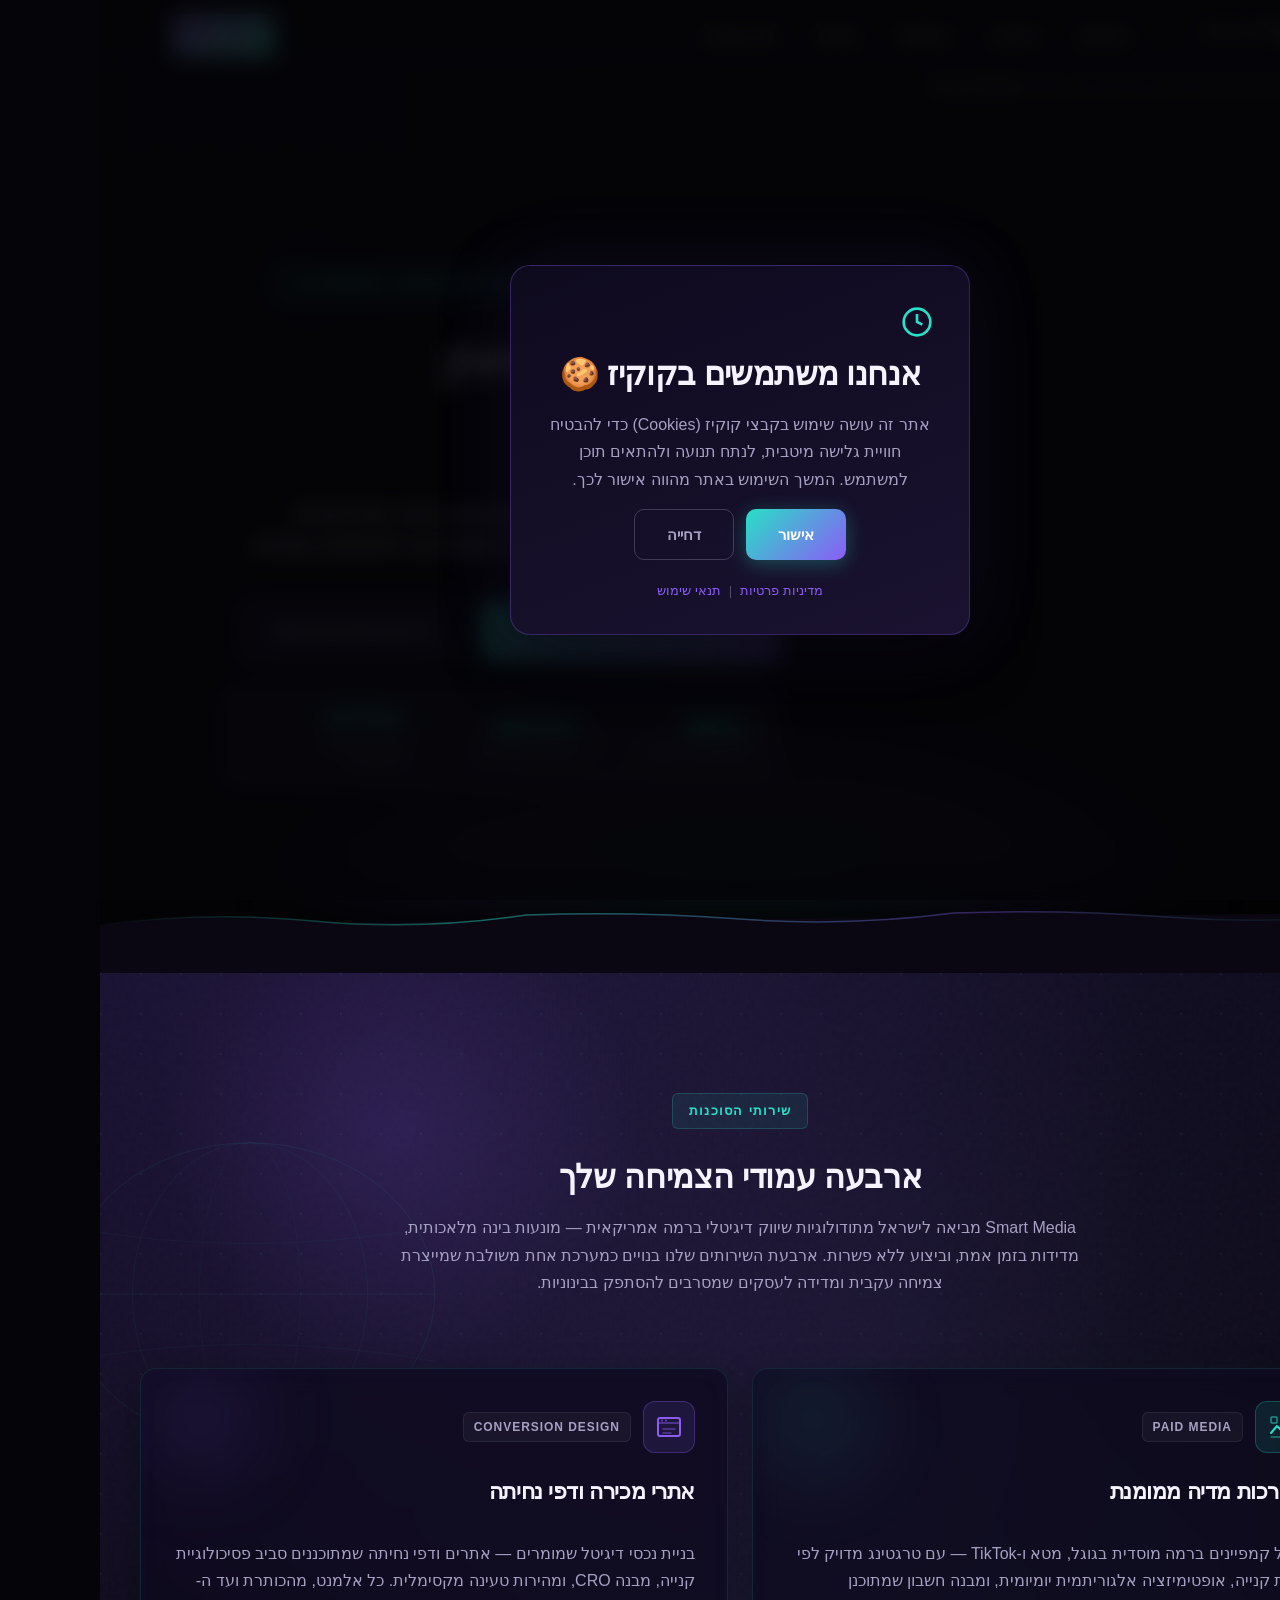
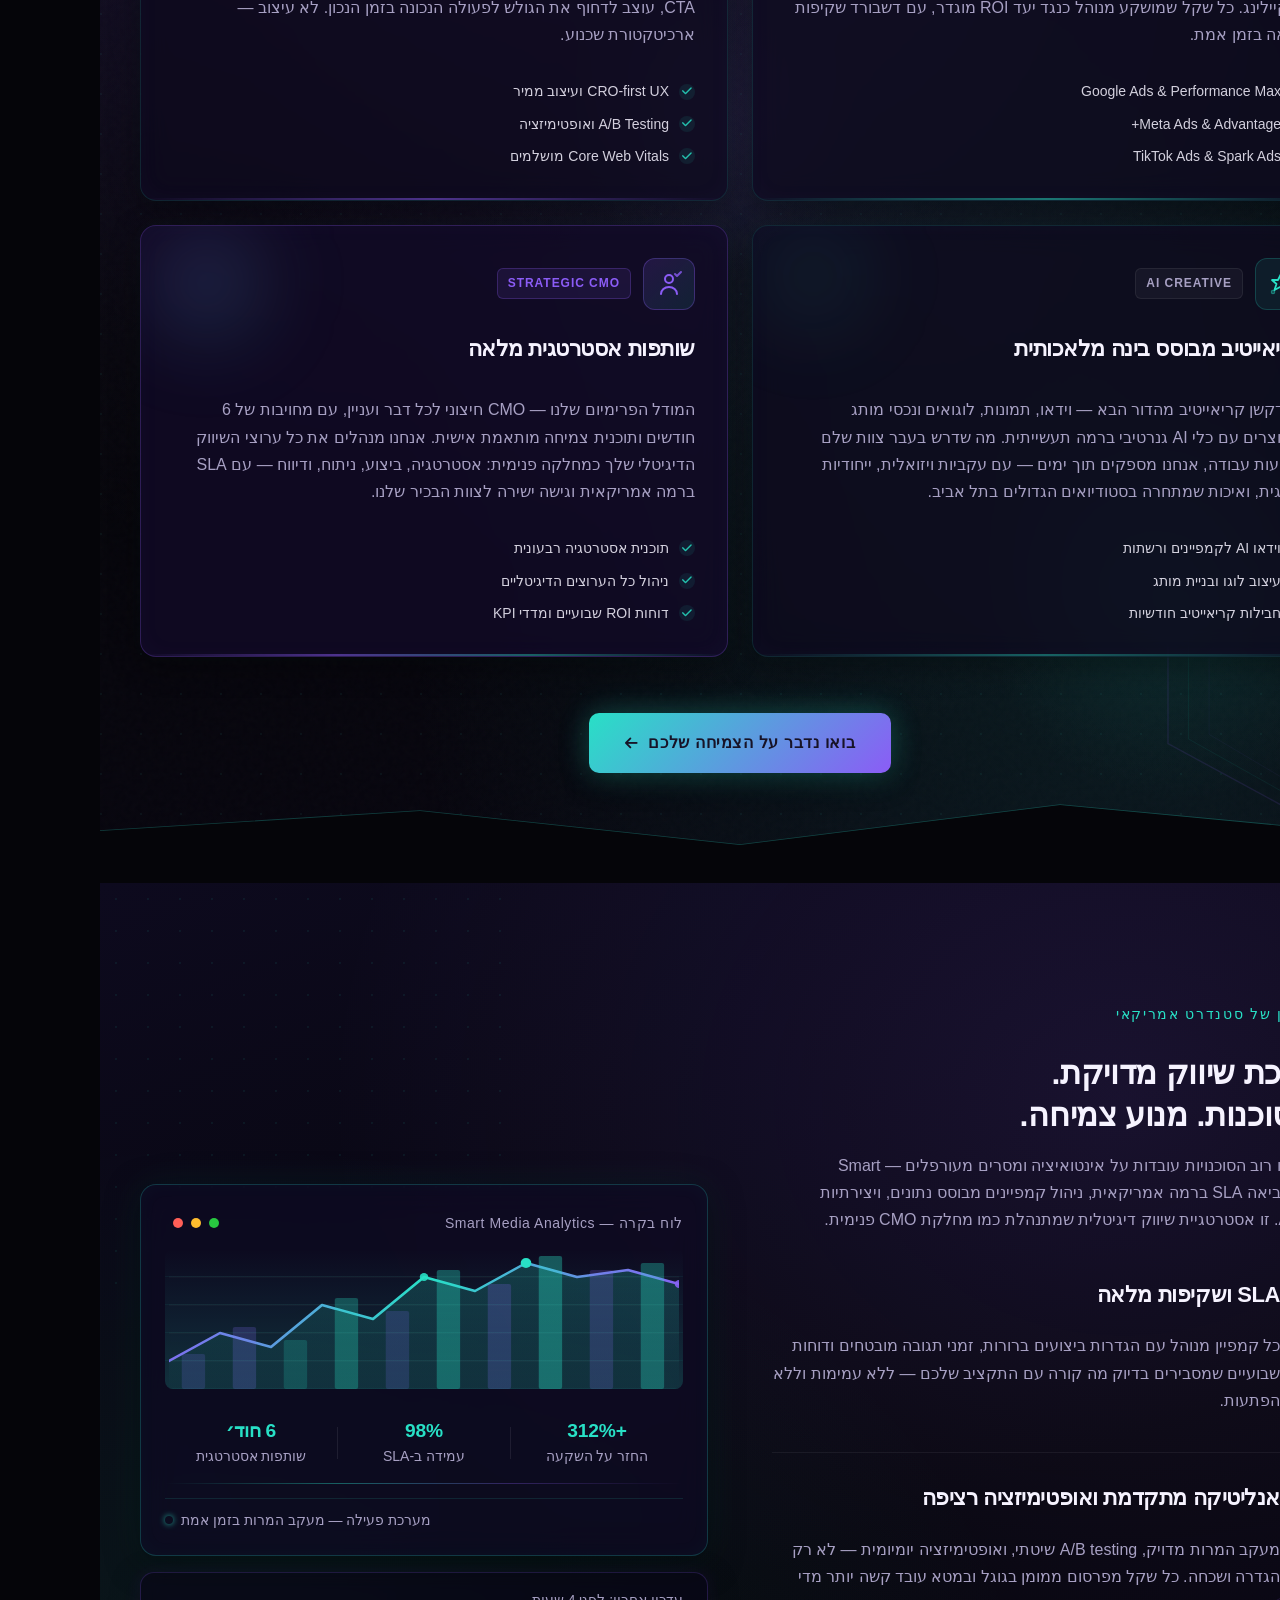
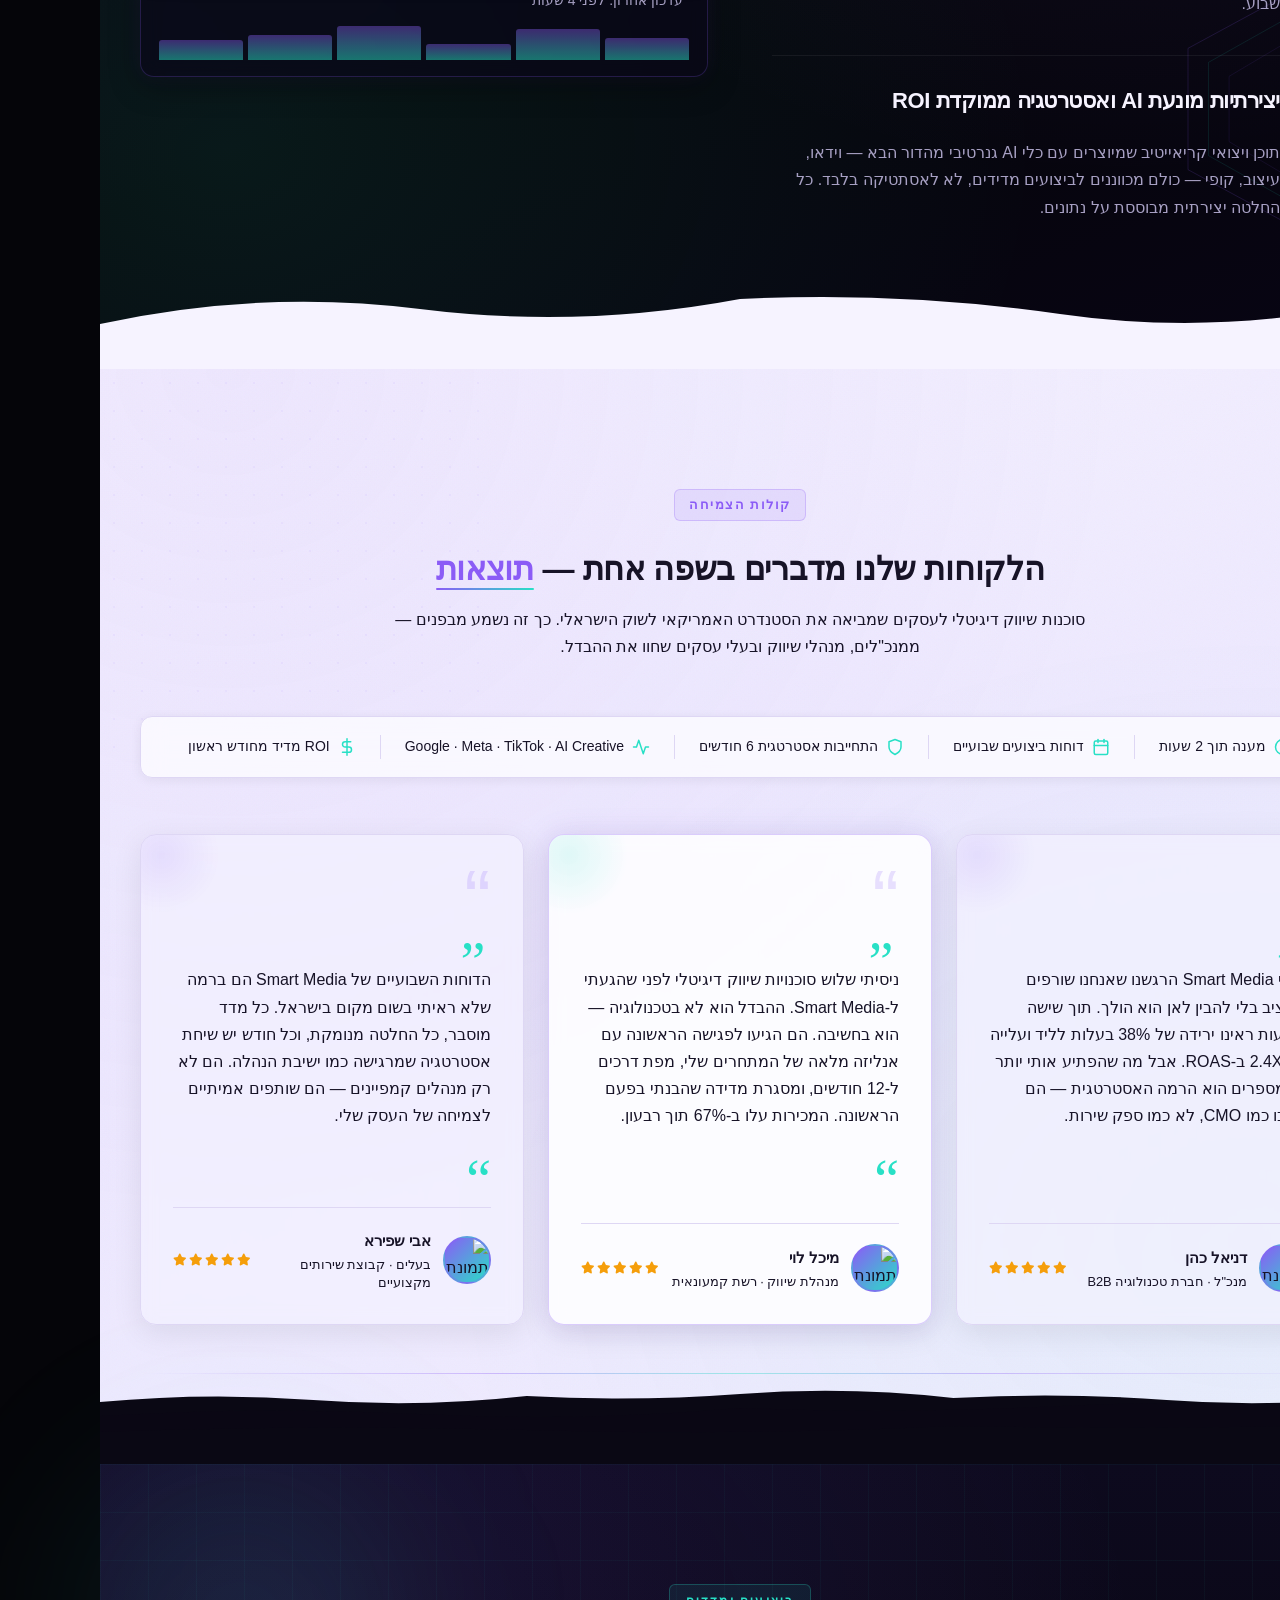
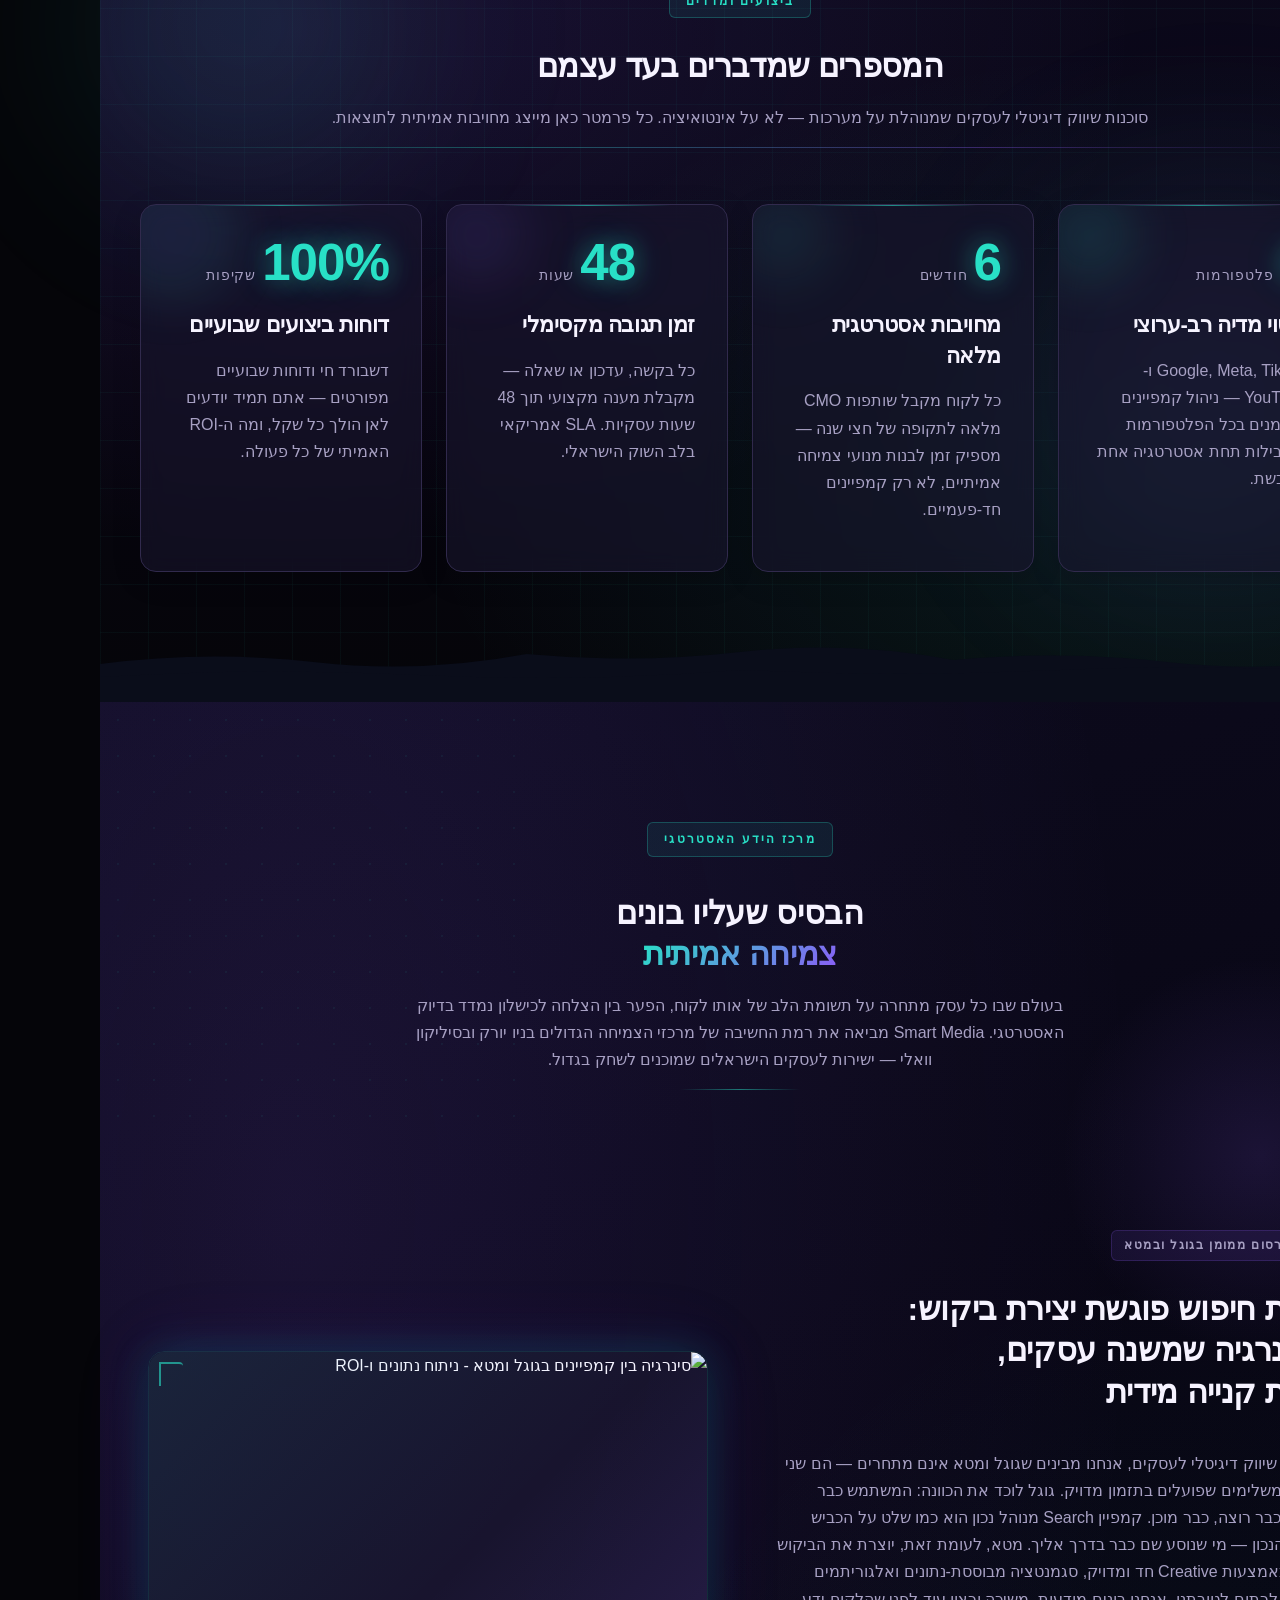
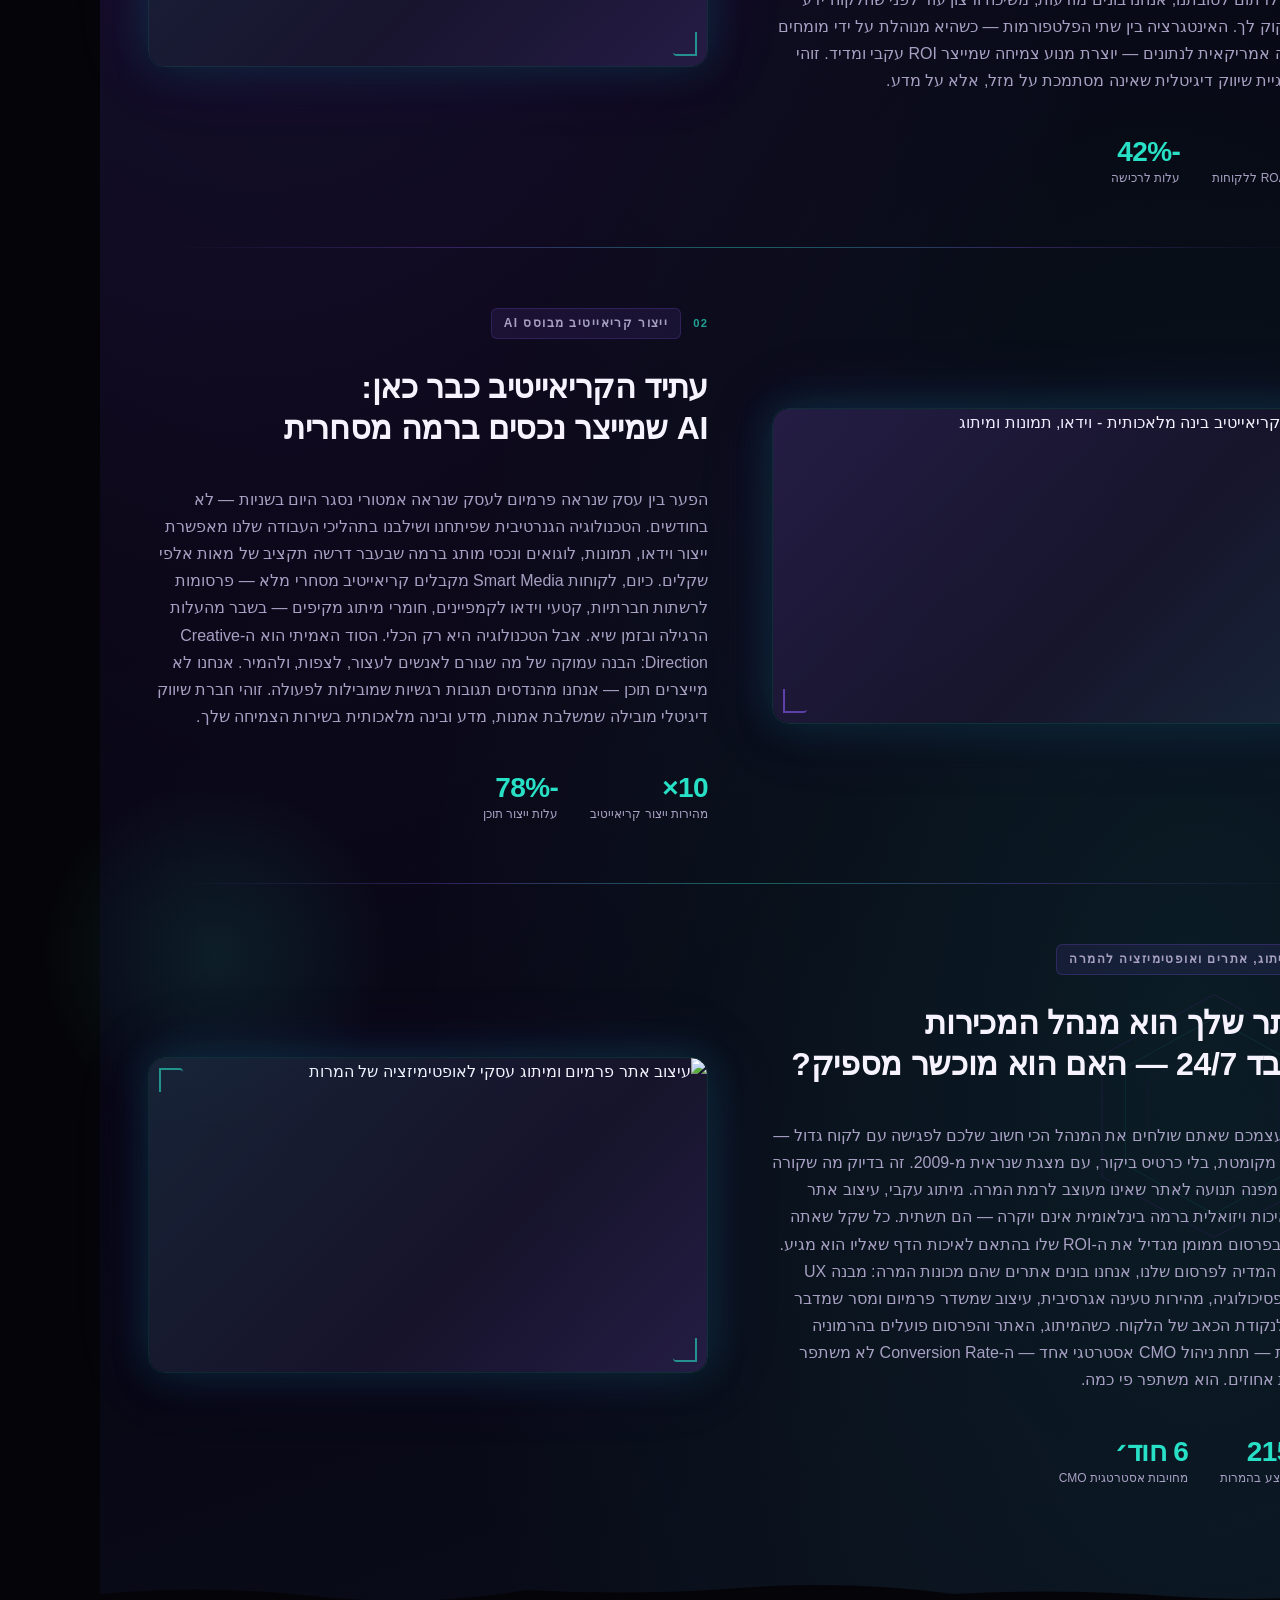
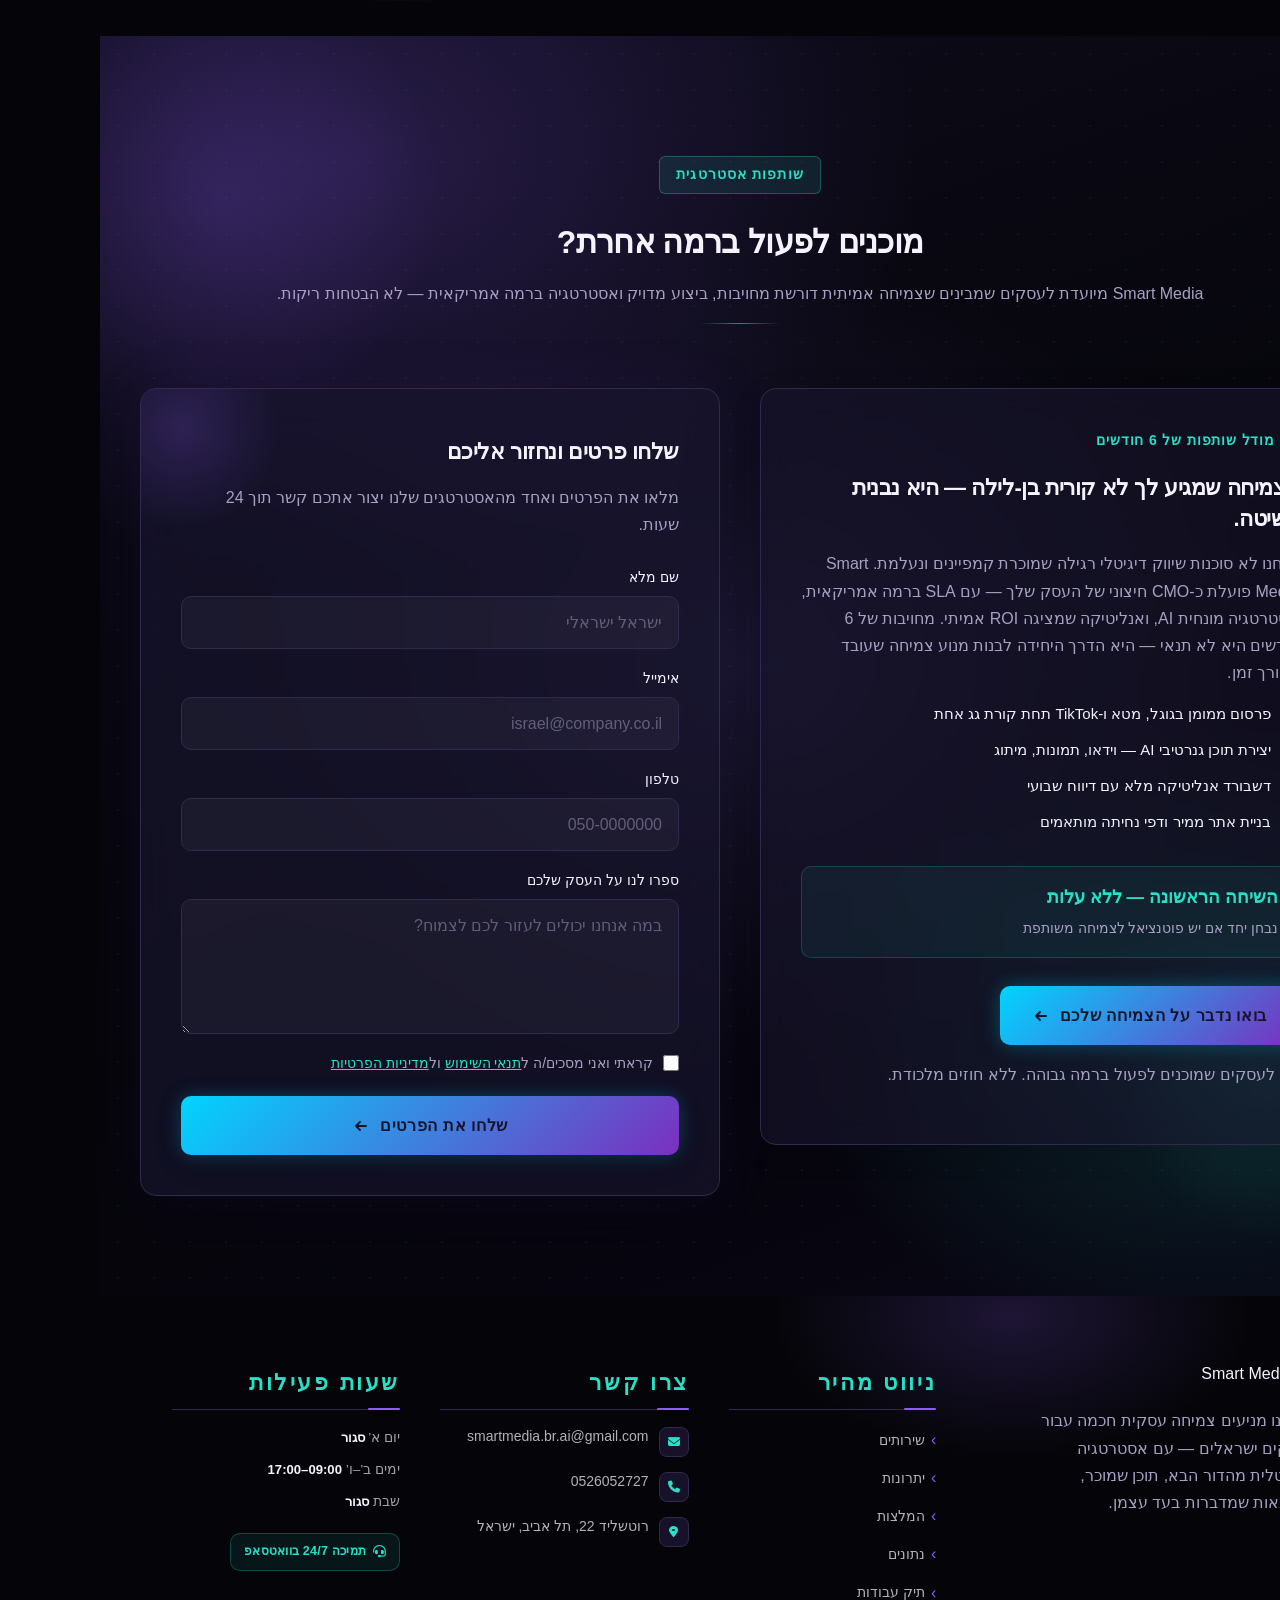
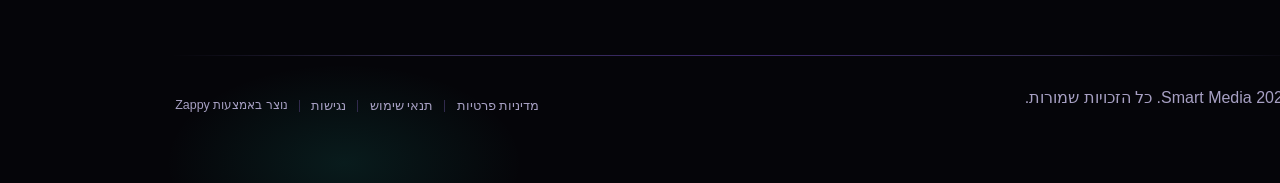
==== commit 1e9fa67d: "Background sync: Progressive GitHub Sync" ====
--- a/public/index.html
+++ b/public/index.html
@@ -1 +1 @@
-<!doctype html><html dir="rtl" lang="he"><head><meta charset="UTF-8"><meta content="width=device-width,initial-scale=1" name="viewport"><meta content="index, follow" name="robots"><title>סוכנות שיווק דיגיטלי לעסקים — Smart Media</title><meta content="Smart Media is an ultra-premium Israeli digital marketing agency positioning itself as a futuristic, American-standard powerhouse in a local market dominated by" name="description"><meta content="סוכנות שיווק דיגיטלי לעסקים, משרד פרסום ממומן, חברת שיווק דיגיטלי מובילה, אסטרטגיית שיווק דיגיטלית, סוכנות מדיה לפרסום" name="keywords"><link href="/assets/favicon.ico" rel="icon" type="image/x-icon"><link href="/assets/favicon-16x16.png" rel="icon" type="image/png" sizes="16x16"><link href="/assets/favicon-32x32.png" rel="icon" type="image/png" sizes="32x32"><link href="/assets/favicon-48x48.png" rel="icon" type="image/png" sizes="48x48"><link href="/assets/favicon-192x192.png" rel="icon" type="image/png" sizes="192x192"><link href="/assets/favicon-512x512.png" rel="icon" type="image/png" sizes="512x512"><link href="/assets/apple-touch-icon.png" rel="apple-touch-icon"><script>!function(){"use strict";var t="78db152f-b08c-4a18-948a-13cacb2d54d6",e="https://api.zappy5.com/api/analytics/track",a=18e5,n=2592e6,o=!0,i=!0,r=!0;var s=function(){var e="zappy_visitor_"+t,a=null;try{if(a=localStorage.getItem(e)){var o=JSON.parse(a),i=Date.now();if(i-o.created<n)return o.lastSeen=i,localStorage.setItem(e,JSON.stringify(o)),o.id}}catch(t){console.warn("Zappy Analytics: LocalStorage not available")}var r="zv_"+Date.now()+"_"+Math.random().toString(36).substr(2,9);try{localStorage.setItem(e,JSON.stringify({id:r,created:Date.now(),lastSeen:Date.now()}))}catch(t){}return r}(),c=function(){var e="zappy_session_"+t,n=null;try{if(n=sessionStorage.getItem(e)){var o=JSON.parse(n),i=Date.now();if(i-o.timestamp<a)return o.timestamp=i,sessionStorage.setItem(e,JSON.stringify(o)),o.id}}catch(t){console.warn("Zappy Analytics: SessionStorage not available")}var r="zs_"+Date.now()+"_"+Math.random().toString(36).substr(2,9);try{sessionStorage.setItem(e,JSON.stringify({id:r,timestamp:Date.now()}))}catch(t){}return r}();function l(a,n){n=n||{};var o={website_id:t,event_type:a,page_path:window.location.pathname,referrer:document.referrer||"direct",visitor_id:s,session_id:c,metadata:n};if(navigator.sendBeacon){var i=new Blob([JSON.stringify(o)],{type:"application/json"});navigator.sendBeacon(e,i)}else fetch(e,{method:"POST",headers:{"Content-Type":"application/json"},body:JSON.stringify(o),keepalive:!0}).catch(function(t){console.warn("Zappy Analytics: Failed to track event",t)})}o&&l("pageview",{title:document.title,url:window.location.href}),i&&document.addEventListener("click",function(t){var e=t.target;if("BUTTON"===e.tagName||e.closest("button")){var a="BUTTON"===e.tagName?e:e.closest("button");l("click",{element:"button",text:a.textContent.trim().substring(0,100),id:a.id||null,class:a.className||null})}else if("A"===e.tagName||e.closest("a")){var n="A"===e.tagName?e:e.closest("a");l("navigation",{element:"link",text:n.textContent.trim().substring(0,100),href:n.href,external:n.hostname!==window.location.hostname})}},!0),r&&document.addEventListener("submit",function(t){var e=t.target;l("form_submit",{form_id:e.id||null,form_name:e.name||null,form_action:e.action||null,form_method:e.method||"GET"})},!0);var d=Date.now();window.addEventListener("beforeunload",function(){l("page_unload",{time_on_page:Math.floor((Date.now()-d)/1e3),page_path:window.location.pathname})}),window.zappyAnalytics={track:l,getVisitorId:function(){return s},getSessionId:function(){return c}}}()</script><meta content="סוכנות שיווק דיגיטלי לעסקים — Smart Media" property="og:title"><meta content="Smart Media is an ultra-premium Israeli digital marketing agency positioning itself as a futuristic, American-standard powerhouse in a local market dominated by" property="og:description"><meta content="summary_large_image" name="twitter:card"><meta content="סוכנות שיווק דיגיטלי לעסקים — Smart Media" name="twitter:title"><meta content="Smart Media is an ultra-premium Israeli digital marketing agency positioning itself as a futuristic, American-standard powerhouse in a local market dominated by" name="twitter:description"><meta content="website" property="og:type"><meta content="he_IL" property="og:locale"><link href="https://cdnjs.cloudflare.com/ajax/libs/font-awesome/6.4.0/css/all.min.css" rel="stylesheet"><style>.skip-link{position:absolute;top:0;left:0;transform:translateY(-200%);padding:12px 18px;background:var(--bg-dark,#1a1a1a);color:var(--text-light,#fff);font-weight:600;border-radius:0 0 8px 0;z-index:10000}.skip-link:focus{transform:none;outline:2px solid var(--ring,#fff);outline-offset:2px}:focus-visible{outline:2px solid var(--ring,currentColor);outline-offset:3px}</style><link href="/assets/favicon.ico" rel="icon" type="image/x-icon"><link href="/assets/favicon-16x16.png" rel="icon" type="image/png" sizes="16x16"><link href="/assets/favicon-32x32.png" rel="icon" type="image/png" sizes="32x32"><link href="/assets/favicon-48x48.png" rel="icon" type="image/png" sizes="48x48"><link href="/assets/favicon-192x192.png" rel="icon" type="image/png" sizes="192x192"><link href="/assets/favicon-512x512.png" rel="icon" type="image/png" sizes="512x512"><link href="/assets/apple-touch-icon.png" rel="apple-touch-icon"><link href="https://cdn.jsdelivr.net/npm/vanilla-cookieconsent@3/dist/cookieconsent.css" rel="stylesheet"><script src="https://cdn.jsdelivr.net/npm/vanilla-cookieconsent@3/dist/cookieconsent.umd.js"></script><script src="https://cdn.jsdelivr.net/gh/mickidum/acc_toolbar/acctoolbar/acctoolbar.min.js"></script><link href="/styles.css" rel="stylesheet"><script>window.ZAPPY_WEBSITE_ID="78db152f-b08c-4a18-948a-13cacb2d54d6",window.ZAPPY_API_BASE="https://api.zappy5.com"</script><style id="zappy-dropdown-submenu-styles">#navMenu li:has(.sub-menu),.nav-menu li:has(.sub-menu),.navbar li:has(.sub-menu),nav li:has(.sub-menu){position:relative}#navMenu .sub-menu,.nav-menu .sub-menu,.navbar .sub-menu,nav .sub-menu{display:block!important;position:absolute!important;top:100%;left:0;min-width:220px;background:#fff;border-radius:8px;box-shadow:0 8px 25px rgba(0,0,0,.15);padding:8px 0;opacity:0;visibility:hidden;transform:translateY(10px);transition:all .3s ease;z-index:1000;list-style:none;pointer-events:none}#navMenu li:hover>.sub-menu,.nav-menu li:hover>.sub-menu,.navbar li:hover>.sub-menu,nav li:hover>.sub-menu{opacity:1!important;visibility:visible!important;transform:translateY(0)!important;pointer-events:auto!important}.sub-menu li{list-style:none;margin:0;padding:0}.sub-menu a{display:block!important;padding:10px 16px!important;color:var(--text-dark,#333)!important;font-weight:500;text-decoration:none;white-space:nowrap;transition:background-color .2s}.sub-menu .zappy-nav-child>a{padding-left:28px!important;font-size:.9em!important;opacity:.85!important}[dir=rtl] .sub-menu .zappy-nav-child>a,html[lang=ar] .sub-menu .zappy-nav-child>a,html[lang=he] .sub-menu .zappy-nav-child>a{padding-left:10px!important;padding-right:28px!important}.sub-menu .zappy-nav-parent>a{font-weight:600!important}.sub-menu a:hover{background-color:#f5f5f5}[dir=rtl] .nav-menu .sub-menu,[dir=rtl] .navbar .sub-menu,[dir=rtl] nav .sub-menu,html[lang=ar] .nav-menu .sub-menu,html[lang=ar] .navbar .sub-menu,html[lang=ar] nav .sub-menu,html[lang=he] .nav-menu .sub-menu,html[lang=he] .navbar .sub-menu,html[lang=he] nav .sub-menu{left:auto!important;right:0!important}.sub-menu:empty,.sub-menu:not(:has(li)):not(:has(> a)),.sub-menu:not(:has(li:not(.zappy-hidden-menu-item))):not(:has(> a)){display:none!important;opacity:0!important;visibility:hidden!important;pointer-events:none!important}li:has(.menu-group-title):hover>.sub-menu{opacity:1!important;visibility:visible!important;transform:translateY(0)!important;pointer-events:auto!important}#navMenu>li>.menu-group-title,.nav-menu>li>.menu-group-title{display:inline-block;padding:.5rem 1rem;cursor:default;user-select:none}@media (max-width:768px){#navMenu .sub-menu,.nav-menu .sub-menu,.navbar .sub-menu,nav .sub-menu{position:static!important;transform:none!important;box-shadow:none!important;background:0 0!important;max-height:0;overflow:hidden;opacity:0;visibility:hidden;transition:max-height .3s ease,opacity .3s ease;padding:0!important;border-radius:0!important}#navMenu .sub-menu.mobile-expanded,.nav-menu .sub-menu.mobile-expanded,.navbar .sub-menu.mobile-expanded{max-height:none!important;overflow-y:visible!important;opacity:1!important;visibility:visible!important;padding:8px 0 8px 16px!important}[dir=rtl] .sub-menu.mobile-expanded,html[lang=he] .sub-menu.mobile-expanded{padding:8px 16px 8px 0!important}#navMenu li:hover>.sub-menu,.nav-menu li:hover>.sub-menu,.navbar li:hover>.sub-menu,nav li:hover>.sub-menu{opacity:0;visibility:hidden;pointer-events:none}#navMenu li>.sub-menu.mobile-expanded,.nav-menu li>.sub-menu.mobile-expanded,.navbar li>.sub-menu.mobile-expanded,nav li>.sub-menu.mobile-expanded{opacity:1!important;visibility:visible!important;pointer-events:auto!important}#navMenu li:has(.sub-menu),.nav-menu li:has(.sub-menu),.navbar li:has(.sub-menu),nav li:has(.sub-menu){display:flex!important;flex-wrap:wrap!important;align-items:center!important;position:relative!important;min-height:44px!important}#navMenu li:has(.sub-menu)>a,.nav-menu li:has(.sub-menu)>a,.navbar li:has(.sub-menu)>a,nav li:has(.sub-menu)>a{flex:1!important;min-width:0!important}#navMenu li:has(.sub-menu)>.menu-group-title,.nav-menu li:has(.sub-menu)>.menu-group-title,.navbar li:has(.sub-menu)>.menu-group-title,nav li:has(.sub-menu)>.menu-group-title{flex:1!important;min-width:0!important;padding:0!important;line-height:inherit!important}#navMenu li:has(.sub-menu)>.sub-menu,.nav-menu li:has(.sub-menu)>.sub-menu,.navbar li:has(.sub-menu)>.sub-menu,nav li:has(.sub-menu)>.sub-menu{flex-basis:100%!important;width:100%!important}#navMenu li:has(.sub-menu)>a [class*=arrow],#navMenu li:has(.sub-menu)>a [class*=chevron],.nav-menu li:has(.sub-menu)>a .fa-angle-down,.nav-menu li:has(.sub-menu)>a .fa-chevron-down,.nav-menu li:has(.sub-menu)>a [class*=arrow],.nav-menu li:has(.sub-menu)>a [class*=chevron],nav li:has(.sub-menu)>a [class*=arrow],nav li:has(.sub-menu)>a [class*=chevron]{display:none!important;visibility:hidden!important}.mobile-submenu-toggle{display:flex!important;align-items:center!important;justify-content:center!important;width:44px!important;height:auto!important;background:0 0!important;border:none!important;cursor:pointer!important;color:var(--text-light)!important;position:static!important;flex-shrink:0!important;align-self:stretch!important;z-index:2!important;padding:0!important;margin:0!important}.mobile-submenu-toggle::after{content:''!important;width:0!important;height:0!important;border-left:6px solid transparent!important;border-right:6px solid transparent!important;border-top:7px solid currentColor!important;transition:transform .3s ease!important}.mobile-submenu-toggle.expanded::after{transform:rotate(180deg)!important}.sub-menu a{padding:10px 0!important;display:block!important;color:var(--text-light)!important;white-space:normal!important}.sub-menu .zappy-nav-child>a{padding-left:28px!important;font-size:.9em!important;opacity:.85!important}[dir=rtl] .sub-menu .zappy-nav-child>a,html[lang=ar] .sub-menu .zappy-nav-child>a,html[lang=he] .sub-menu .zappy-nav-child>a{padding-left:0!important;padding-right:28px!important}.sub-menu .zappy-nav-parent>a{font-weight:600!important}#navMenu.active,.nav-menu.active{max-width:100vw!important;overflow-x:hidden!important;box-sizing:border-box!important}.navbar .sub-menu li a,.zappy-products-dropdown .sub-menu a,nav.navbar .sub-menu li a{color:var(--text-light)!important}}@media (min-width:769px){.mobile-submenu-toggle{display:none!important}}</style><style id="zappy-widget-visibility">html[dir=rtl] .whatsapp-float{right:20px!important;left:auto!important}html:not([dir]) .whatsapp-float,html[dir=ltr] .whatsapp-float{left:20px!important;right:auto!important}html[dir=rtl] #mic-access-tool-general-button,html[dir=rtl] #mic-init-access-tool #mic-access-tool-general-button,html[dir=rtl] #mic-init-access-tool .mic-access-tool-general-button,html[dir=rtl] ._access-icon,html[dir=rtl] .mic-access-tool-general-button{left:20px!important;right:auto!important}html:not([dir]) #mic-access-tool-general-button,html:not([dir]) #mic-init-access-tool #mic-access-tool-general-button,html:not([dir]) #mic-init-access-tool .mic-access-tool-general-button,html:not([dir]) ._access-icon,html:not([dir]) .mic-access-tool-general-button,html[dir=ltr] #mic-access-tool-general-button,html[dir=ltr] #mic-init-access-tool #mic-access-tool-general-button,html[dir=ltr] #mic-init-access-tool .mic-access-tool-general-button,html[dir=ltr] ._access-icon,html[dir=ltr] .mic-access-tool-general-button{right:20px!important;left:auto!important}@media (max-width:768px){.whatsapp-float{display:flex!important}}@media (min-width:769px){.whatsapp-float{display:flex!important}}@media (max-width:768px){#mic-access-tool-general-button,#mic-init-access-tool #mic-access-tool-general-button,#mic-init-access-tool .mic-access-tool-general-button,._access-icon,.mic-access-tool-general-button{display:flex!important;visibility:visible!important;opacity:1!important;pointer-events:auto!important}#mic-access-tool-box.opened-mic-access-tool,#mic-init-access-tool #mic-access-tool-box.opened-mic-access-tool,.mic-access-tool-box.opened-mic-access-tool{visibility:visible!important;opacity:1!important;pointer-events:auto!important}}@media (min-width:769px){#mic-access-tool-general-button,#mic-init-access-tool #mic-access-tool-general-button,#mic-init-access-tool .mic-access-tool-general-button,._access-icon,.mic-access-tool-general-button{display:flex!important;visibility:visible!important;opacity:1!important;pointer-events:auto!important}#mic-access-tool-box.opened-mic-access-tool,#mic-init-access-tool #mic-access-tool-box.opened-mic-access-tool,.mic-access-tool-box.opened-mic-access-tool{visibility:visible!important;opacity:1!important;pointer-events:auto!important}}</style></head><body><a href="#main" class="skip-link">דלג לתוכן הראשי</a><nav class="navbar" dir="rtl" style="background-color:transparent !important;box-shadow:none"><button class="mobile-toggle" aria-label="Menu" data-element-id="btn-1780343721971-raqnuqzyl" data-element-type="button" data-native-element="true" aria-controls="navMenu" aria-expanded="false" id="mobileToggle"><svg viewBox="0 0 24 24" fill="none" height="24" width="24" style="width:24px !important;height:24px !important;display:block !important" class="hamburger-icon"><path d="M3 12h18M3 6h18M3 18h18" stroke="currentColor" stroke-width="2" stroke-linecap="round"></path></svg> <svg viewBox="0 0 24 24" fill="none" height="24" width="24" style="display:none !important;width:24px !important;height:24px !important" class="close-icon"><path d="M18 6L6 18M6 6l12 12" stroke="currentColor" stroke-width="2" stroke-linecap="round"></path></svg></button> <button class="phone-header-btn" aria-label="התקשרו אלינו" data-element-id="btn-1780343721971-45lwi4gxa" data-element-type="button" data-native-element="true" data-phone="[business_phone]"><svg viewBox="0 0 24 24" fill="currentColor" height="24" width="24" style="width:24px;height:24px"><path d="M22 16.92v3a2 2 0 0 1-2.18 2 19.79 19.79 0 0 1-8.63-3.07 19.5 19.5 0 0 1-6-6 19.79 19.79 0 0 1-3.07-8.67A2 2 0 0 1 4.11 2h3a2 2 0 0 1 2 1.72 12.84 12.84 0 0 0 .7 2.81 2 2 0 0 1-.45 2.11L8.09 9.91a16 16 0 0 0 6 6l1.27-1.27a2 2 0 0 1 2.11-.45 12.84 12.84 0 0 0 2.81.7A2 2 0 0 1 22 16.92z"></path></svg></button><div class="nav-container"><div class="nav-right-group"><div class="nav-brand"><a href="/" class="logo-link"><img alt="Smart Media" src="/assets/site-----image-1.webp" class="logo" data-image-type="logo"></a></div><ul class="nav-menu" id="navMenu"><li><a href="#services">שירותים</a></li><li><a href="#benefits">יתרונות</a></li><li><a href="#testimonials">המלצות</a></li><li><a href="#stats">נתונים</a></li><li><a href="#showcase">תיק עבודות</a></li></ul></div><div class="nav-cta-container"><li class="nav-cta-item"><a href="#cta" class="nav-cta-btn" data-element-id="btn-1780344789161-d909ewr89" data-element-type="button" data-native-element="true" data-text-color="light" style="border-color:transparent !important;color:var(--light-text, #ffffff) !important;background-color:transparent !important;background-image:linear-gradient(135deg, rgb(59, 130, 246), rgb(139, 92, 246)) !important">צור קשר</a></li></div></div></nav><script>window.addEventListener("load",function(){const e=document.querySelector(".navbar, nav, header");if(!e)return void console.log("[Navbar] Navbar element not found");let t=document.getElementById("mobileToggle")||document.querySelector(".mobile-toggle")||document.querySelector(".hamburger")||document.querySelector(".hamburger-menu")||document.querySelector(".menu-toggle")||document.querySelector(".burger-menu")||document.querySelector('[aria-label="Menu"]')||document.querySelector('[aria-label="תפריט"]');const n=document.querySelector(".phone-header-btn"),o=window.getComputedStyle(e);let r=o.backgroundColor;if(console.log("[Navbar] Initial navbar background:",r),"transparent"===r||"rgba(0, 0, 0, 0)"===r||r.startsWith("rgba")&&r.includes(", 0)")){const e=o.backgroundImage;if(e&&"none"!==e)console.log("[Navbar] Navbar has background image/gradient, using dark text"),r="rgb(240, 240, 240)";else{const e=window.getComputedStyle(document.body).backgroundColor;console.log("[Navbar] Navbar transparent, using body background:",e),r=e}}const a=r.match(/\d+/g);if(a&&a.length>=3){const e=(.299*parseInt(a[0])+.587*parseInt(a[1])+.114*parseInt(a[2]))/255;console.log("[Navbar] Mobile button colors preserved from Claude CSS (luminance:",e.toFixed(2)+")");const o=document.createElement("style");o.id="zappy-mobile-nav-fix";document.documentElement.lang;document.documentElement.dir,o.textContent='\n        /* Hide mobile buttons on desktop, show only on mobile */\n        @media (min-width: 769px) {\n          .mobile-toggle,\n          .phone-header-btn {\n            display: none !important;\n          }\n        }\n        \n        /* Show and position mobile buttons correctly on mobile */\n        @media (max-width: 768px) {\n          .navbar,\n          nav.navbar {\n            min-height: 70px !important;\n          }\n\n          .mobile-toggle,\n          .phone-header-btn {\n            position: absolute !important;\n            top: 0 !important;\n            bottom: 0 !important;\n            margin-top: auto !important;\n            margin-bottom: auto !important;\n            transform: none !important;\n            z-index: 1001 !important;\n            display: flex !important;\n            align-items: center !important;\n            justify-content: center !important;\n            width: 36px !important;\n            height: 36px !important;\n            border-radius: 50% !important;\n            border: none !important;\n            cursor: pointer !important;\n            padding: 6px !important;\n            background: none !important;\n            color: var(--nav-text, var(--text-light)) !important;\n            touch-action: manipulation !important;\n            -webkit-tap-highlight-color: transparent !important;\n          }\n\n          html[data-zappy-site-type="ecommerce"] .phone-header-btn,\n          body[data-zappy-site-type="ecommerce"] .phone-header-btn,\n          html[data-zappy-site-type="ecommerce"] header .phone-header-btn,\n          html[data-zappy-site-type="ecommerce"] nav .phone-header-btn {\n            display: none !important;\n            visibility: hidden !important;\n            width: 0 !important;\n            height: 0 !important;\n            min-width: 0 !important;\n            overflow: hidden !important;\n          }\n          \n          /* LTR positioning (default): hamburger LEFT, phone RIGHT */\n          html:not([dir="rtl"]):not([lang="he"]):not([lang="ar"]) .mobile-toggle,\n          html[dir="ltr"] .mobile-toggle {\n            left: 12px !important;\n            right: auto !important;\n          }\n          html:not([dir="rtl"]):not([lang="he"]):not([lang="ar"]) .phone-header-btn,\n          html[dir="ltr"] .phone-header-btn {\n            right: 12px !important;\n            left: auto !important;\n          }\n          \n          /* RTL positioning: hamburger RIGHT, phone LEFT */\n          html[dir="rtl"] .mobile-toggle,\n          html[lang="he"] .mobile-toggle,\n          html[lang="ar"] .mobile-toggle {\n            right: 12px !important;\n            left: auto !important;\n          }\n          html[dir="rtl"] .phone-header-btn,\n          html[lang="he"] .phone-header-btn,\n          html[lang="ar"] .phone-header-btn {\n            left: 12px !important;\n            right: auto !important;\n          }\n          \n          /* CRITICAL: Ensure nav-container has min-height on mobile */\n          /* All children are positioned absolutely/fixed on mobile, so height:auto collapses to 0 */\n          .nav-container {\n            min-height: 70px !important;\n            position: relative !important;\n          }\n          \n          /* Ensure SVG icons are properly sized and inherit color */\n          .mobile-toggle svg,\n          .phone-header-btn svg {\n            width: 24px !important;\n            height: 24px !important;\n            /* Don\'t force display - let JavaScript control hamburger/close toggle */\n          }\n          \n          /* Reset nav-cta-container on mobile - remove desktop box-shadow/padding */\n          /* that creates a visible ghost box when CTA button is hidden */\n          .nav-cta-container {\n            box-shadow: none !important;\n            padding: 0 !important;\n          }\n          \n          /* Hide nav-cta-container entirely on mobile when there\'s no lang-switcher */\n          /* (only the CTA button is inside, and it\'s hidden on mobile) */\n          .nav-cta-container:not(:has(.lang-switcher)) {\n            display: none !important;\n          }\n          \n          /* CRITICAL: Prevent hero image fade gradient from bleeding over headline text */\n          /* The .image-fade-gradient has bottom: -30px (extends below parent) */\n          /* On mobile stacked layout, this overlaps the h1 text below the image */\n          .hero-image-column {\n            overflow: hidden !important;\n          }\n          .image-fade-gradient {\n            bottom: 0 !important;\n          }\n          \n          /* Hide desktop language switcher on mobile - hamburger menu handles it */\n          /* High specificity to override stored CSS */\n          .lang-switcher,\n          .nav-cta-container .lang-switcher,\n          .nav-container .lang-switcher,\n          .navbar .lang-switcher,\n          .navbar .nav-cta-container .lang-switcher {\n            display: none !important;\n          }\n        }\n      ';const r=document.getElementById("zappy-mobile-nav-fix");r&&r.remove(),document.head.appendChild(o),console.log("[Navbar] Critical CSS injected for mobile nav positioning");const i=window.innerWidth<=768;if(t){const e=t.querySelector(".hamburger-icon"),n=t.querySelector(".close-icon");e&&(e.style.setProperty("width","24px","important"),e.style.setProperty("height","24px","important"),e.style.setProperty("display","block","important")),n&&(n.style.setProperty("width","24px","important"),n.style.setProperty("height","24px","important"),n.style.setProperty("display","none","important")),i?(t.style.setProperty("position","absolute","important"),t.style.setProperty("top","0","important"),t.style.setProperty("bottom","0","important"),t.style.setProperty("margin-top","auto","important"),t.style.setProperty("margin-bottom","auto","important"),t.style.setProperty("transform","none","important"),t.style.setProperty("z-index","1001","important"),t.style.removeProperty("left"),t.style.removeProperty("right"),console.log("[Navbar] Mobile toggle positioning applied (mobile viewport)")):(t.style.removeProperty("position"),t.style.removeProperty("top"),t.style.removeProperty("transform"),t.style.removeProperty("z-index"),t.style.removeProperty("left"),t.style.removeProperty("right"),console.log("[Navbar] Desktop viewport - cleared mobile toggle inline positioning"))}if(n){const e=n.querySelector("svg");e&&(e.style.width="24px",e.style.height="24px",e.setAttribute("width","24"),e.setAttribute("height","24")),i?(n.style.setProperty("position","absolute","important"),n.style.setProperty("top","0","important"),n.style.setProperty("bottom","0","important"),n.style.setProperty("margin-top","auto","important"),n.style.setProperty("margin-bottom","auto","important"),n.style.setProperty("transform","none","important"),n.style.setProperty("z-index","1001","important"),n.style.removeProperty("left"),n.style.removeProperty("right"),console.log("[Navbar] Phone button positioning applied (mobile viewport)")):(n.style.removeProperty("position"),n.style.removeProperty("top"),n.style.removeProperty("transform"),n.style.removeProperty("z-index"),n.style.removeProperty("left"),n.style.removeProperty("right"),console.log("[Navbar] Desktop viewport - cleared phone button inline positioning"))}}else console.log("[Navbar] Could not parse background color:",r);t=document.getElementById("mobileToggle")||document.querySelector(".mobile-toggle")||document.querySelector(".hamburger")||document.querySelector(".hamburger-menu")||document.querySelector(".menu-toggle")||document.querySelector(".burger-menu")||document.querySelector('[aria-label="Menu"]')||document.querySelector('[aria-label="תפריט"]');const i=document.getElementById("navMenu")||document.querySelector(".nav-menu")||document.querySelector(".nav-links")||document.querySelector("nav ul:not(.submenu)");if(!t||!i)return void console.log("[Navbar] Mobile toggle or menu not found:",{toggle:!!t,menu:!!i});i.id||(i.id="navMenu"),console.log("[Navbar] Initializing mobile menu...");const l=t.cloneNode(!0);t.parentNode.replaceChild(l,t);var s=0;function p(e){var t=Date.now();t-s<300||(s=t,function(e){e.preventDefault(),e.stopPropagation();const t=l.querySelector(".hamburger-icon"),n=l.querySelector(".close-icon");i.classList.contains("active")?(i.classList.remove("active"),l.setAttribute("aria-expanded","false"),t&&t.style.setProperty("display","block","important"),n&&n.style.setProperty("display","none","important"),document.body.style.overflow="",l.focus(),console.log("[Navbar] Menu closed")):(i.classList.add("active"),l.setAttribute("aria-expanded","true"),t&&t.style.setProperty("display","none","important"),n&&n.style.setProperty("display","block","important"),document.body.style.overflow="hidden",console.log("[Navbar] Menu opened"))}(e))}l.addEventListener("click",p),l.addEventListener("touchend",p),i.querySelectorAll("a").forEach(function(e){e.addEventListener("click",function(){if("#"===this.getAttribute("href"))return;const e=l.querySelector(".hamburger-icon"),t=l.querySelector(".close-icon");i.classList.remove("active"),e&&e.style.setProperty("display","block","important"),t&&t.style.setProperty("display","none","important"),document.body.style.overflow="",console.log("[Navbar] Menu closed (link clicked)")})});var m=i.querySelectorAll(".dropdown-toggle");m.forEach(function(e){e.addEventListener("click",function(e){e.preventDefault(),e.stopPropagation();var t=this.closest(".nav-dropdown");t&&(t.parentNode.querySelectorAll(".nav-dropdown.open").forEach(function(e){e!==t&&e.classList.remove("open")}),t.classList.toggle("open"),console.log("[Navbar] Dropdown toggled:",t.classList.contains("open")?"open":"closed"))})}),document.addEventListener("click",function(e){e.target.closest(".nav-dropdown")||document.querySelectorAll(".nav-dropdown.open").forEach(function(e){e.classList.remove("open")})}),console.log("[Navbar] Dropdown handlers initialized for "+m.length+" dropdowns"),n&&n.addEventListener("click",function(){const e=document.querySelectorAll('a[href^="tel:"]'),t=e.length>0?e[0].getAttribute("href").replace("tel:",""):"[business_phone]";window.location.href="tel:"+t,console.log("[Navbar] Phone button clicked")}),console.log("[Navbar] Mobile menu initialized successfully")})</script><main id="main" tabindex="-1"><section class="index-hero-section" data-band-index="0" data-layout-spec="בית-hero" dir="rtl" id="hero" data-hero-type="fullscreen-scrim"><div class="index-hero-bg-wrap"><img alt="רקע עיר עתידנית קיברפאנק לסוכנות שיווק דיגיטלי Smart Media" src="/assets/site-index-hero-image-1.webp" data-context="Ultra-futuristic cyber-city horizon at night, deep twilight plum and black sky with aurora gradients in electric violet, luminous teal and infrared coral, glowing neon-lit skyscrapers forming a vast command-center skyline, subtle neural network node connections overlaid as faint luminous lines, wide cinematic 16:9 composition with atmospheric depth, editorial luxury cyberpunk aesthetic, photorealistic with painterly post-processing, dramatic volumetric light rays piercing dark atmosphere" data-placeholder="index-hero-image-1" height="900" loading="eager" width="1440" class="index-hero-bg-img" data-hero-bg="true" fetchpriority="high"></div><div class="index-hero-scrim" aria-hidden="true"></div><svg viewBox="0 0 400 400" xmlns="http://www.w3.org/2000/svg" aria-hidden="true" data-no-icon-edit="true" preserveAspectRatio="xMaxYMin meet" class="index-hero-deco-grid"><defs><radialGradient cx="50%" cy="50%" id="gridFade" r="50%"><stop offset="0%" stop-color="#28E0C6" stop-opacity="0.12"></stop><stop offset="100%" stop-color="#28E0C6" stop-opacity="0"></stop></radialGradient></defs><rect height="400" width="400" fill="url(#gridFade)"></rect><g fill="#28E0C6" opacity="0.55"><circle cx="0" cy="0" r="1.2"></circle><circle cx="40" cy="0" r="1.2"></circle><circle cx="80" cy="0" r="1.2"></circle><circle cx="120" cy="0" r="1.2"></circle><circle cx="160" cy="0" r="1.2"></circle><circle cx="200" cy="0" r="1.2"></circle><circle cx="240" cy="0" r="1.2"></circle><circle cx="280" cy="0" r="1.2"></circle><circle cx="320" cy="0" r="1.2"></circle><circle cx="360" cy="0" r="1.2"></circle><circle cx="400" cy="0" r="1.2"></circle><circle cx="0" cy="40" r="1.2"></circle><circle cx="40" cy="40" r="1.2"></circle><circle cx="80" cy="40" r="1.2"></circle><circle cx="120" cy="40" r="1.2"></circle><circle cx="160" cy="40" r="1.2"></circle><circle cx="200" cy="40" r="1.2"></circle><circle cx="240" cy="40" r="1.2"></circle><circle cx="280" cy="40" r="1.2"></circle><circle cx="320" cy="40" r="1.2"></circle><circle cx="360" cy="40" r="1.2"></circle><circle cx="400" cy="40" r="1.2"></circle><circle cx="0" cy="80" r="1.2"></circle><circle cx="40" cy="80" r="1.2"></circle><circle cx="80" cy="80" r="1.2"></circle><circle cx="120" cy="80" r="1.2"></circle><circle cx="160" cy="80" r="1.2"></circle><circle cx="200" cy="80" r="1.2"></circle><circle cx="240" cy="80" r="1.2"></circle><circle cx="280" cy="80" r="1.2"></circle><circle cx="320" cy="80" r="1.2"></circle><circle cx="360" cy="80" r="1.2"></circle><circle cx="400" cy="80" r="1.2"></circle><circle cx="0" cy="120" r="1.2"></circle><circle cx="40" cy="120" r="1.2"></circle><circle cx="80" cy="120" r="1.2"></circle><circle cx="120" cy="120" r="1.2"></circle><circle cx="160" cy="120" r="1.2"></circle><circle cx="200" cy="120" r="1.2"></circle><circle cx="240" cy="120" r="1.2"></circle><circle cx="280" cy="120" r="1.2"></circle><circle cx="320" cy="120" r="1.2"></circle><circle cx="360" cy="120" r="1.2"></circle><circle cx="400" cy="120" r="1.2"></circle><circle cx="0" cy="160" r="1.2"></circle><circle cx="40" cy="160" r="1.2"></circle><circle cx="80" cy="160" r="1.2"></circle><circle cx="120" cy="160" r="1.2"></circle><circle cx="160" cy="160" r="1.2"></circle><circle cx="200" cy="160" r="1.2"></circle><circle cx="240" cy="160" r="1.2"></circle><circle cx="280" cy="160" r="1.2"></circle><circle cx="320" cy="160" r="1.2"></circle><circle cx="360" cy="160" r="1.2"></circle><circle cx="400" cy="160" r="1.2"></circle><circle cx="0" cy="200" r="1.2"></circle><circle cx="40" cy="200" r="1.2"></circle><circle cx="80" cy="200" r="1.2"></circle><circle cx="120" cy="200" r="1.2"></circle><circle cx="160" cy="200" r="1.2"></circle><circle cx="200" cy="200" r="1.2"></circle><circle cx="240" cy="200" r="1.2"></circle><circle cx="280" cy="200" r="1.2"></circle><circle cx="320" cy="200" r="1.2"></circle><circle cx="360" cy="200" r="1.2"></circle><circle cx="400" cy="200" r="1.2"></circle><circle cx="0" cy="240" r="1.2"></circle><circle cx="40" cy="240" r="1.2"></circle><circle cx="80" cy="240" r="1.2"></circle><circle cx="120" cy="240" r="1.2"></circle><circle cx="160" cy="240" r="1.2"></circle><circle cx="200" cy="240" r="1.2"></circle><circle cx="240" cy="240" r="1.2"></circle><circle cx="280" cy="240" r="1.2"></circle><circle cx="320" cy="240" r="1.2"></circle><circle cx="360" cy="240" r="1.2"></circle><circle cx="400" cy="240" r="1.2"></circle><circle cx="0" cy="280" r="1.2"></circle><circle cx="40" cy="280" r="1.2"></circle><circle cx="80" cy="280" r="1.2"></circle><circle cx="120" cy="280" r="1.2"></circle><circle cx="160" cy="280" r="1.2"></circle><circle cx="200" cy="280" r="1.2"></circle><circle cx="240" cy="280" r="1.2"></circle><circle cx="280" cy="280" r="1.2"></circle><circle cx="320" cy="280" r="1.2"></circle><circle cx="360" cy="280" r="1.2"></circle><circle cx="400" cy="280" r="1.2"></circle><circle cx="0" cy="320" r="1.2"></circle><circle cx="40" cy="320" r="1.2"></circle><circle cx="80" cy="320" r="1.2"></circle><circle cx="120" cy="320" r="1.2"></circle><circle cx="160" cy="320" r="1.2"></circle><circle cx="200" cy="320" r="1.2"></circle><circle cx="240" cy="320" r="1.2"></circle><circle cx="280" cy="320" r="1.2"></circle><circle cx="320" cy="320" r="1.2"></circle><circle cx="360" cy="320" r="1.2"></circle><circle cx="400" cy="320" r="1.2"></circle><circle cx="0" cy="360" r="1.2"></circle><circle cx="40" cy="360" r="1.2"></circle><circle cx="80" cy="360" r="1.2"></circle><circle cx="120" cy="360" r="1.2"></circle><circle cx="160" cy="360" r="1.2"></circle><circle cx="200" cy="360" r="1.2"></circle><circle cx="240" cy="360" r="1.2"></circle><circle cx="280" cy="360" r="1.2"></circle><circle cx="320" cy="360" r="1.2"></circle><circle cx="360" cy="360" r="1.2"></circle><circle cx="400" cy="360" r="1.2"></circle><circle cx="0" cy="400" r="1.2"></circle><circle cx="40" cy="400" r="1.2"></circle><circle cx="80" cy="400" r="1.2"></circle><circle cx="120" cy="400" r="1.2"></circle><circle cx="160" cy="400" r="1.2"></circle><circle cx="200" cy="400" r="1.2"></circle><circle cx="240" cy="400" r="1.2"></circle><circle cx="280" cy="400" r="1.2"></circle><circle cx="320" cy="400" r="1.2"></circle><circle cx="360" cy="400" r="1.2"></circle><circle cx="400" cy="400" r="1.2"></circle></g></svg> <svg viewBox="0 0 500 500" xmlns="http://www.w3.org/2000/svg" aria-hidden="true" data-no-icon-edit="true" preserveAspectRatio="xMinYMid meet" class="index-hero-deco-globe"><g fill="none" opacity="0.1" stroke="#28E0C6" stroke-width="1"><ellipse cx="250" cy="250" rx="200" ry="200"></ellipse><ellipse cx="250" cy="250" rx="200" ry="80"></ellipse><ellipse cx="250" cy="250" rx="200" ry="130"></ellipse><ellipse cx="250" cy="250" rx="80" ry="200"></ellipse><ellipse cx="250" cy="250" rx="130" ry="200"></ellipse><line x1="50" x2="450" y1="250" y2="250"></line><line x1="250" x2="250" y1="50" y2="450"></line></g></svg><div class="index-hero-horizon-glow" aria-hidden="true"></div><div class="index-hero-content-wrap"><div class="index-hero-container"><div class="index-hero-overlay-group"><div class="index-hero-badge"><span class="index-hero-badge-dot" aria-hidden="true"></span> <span>סוכנות שיווק דיגיטלי לעסקים · AI-Powered · American Standard</span></div><h1 class="index-hero-h1"><span class="index-hero-h1-line1">העתיד של השיווק</span> <span class="index-hero-gradient-text index-hero-h1-line2">הגיע לישראל.</span></h1><h3 class="index-hero-subtitle">מערכות צמיחה מבוססות AI, ביצועים ברמה אמריקאית, ושקיפות מלאה — עבור עסקים שמסרבים להסתפק בפחות.</h3><div class="index-hero-cta-group"><a href="#cta" class="index-hero-btn-primary"><span>בואו נדבר על הצמיחה שלכם</span> <svg viewBox="0 0 24 24" fill="none" height="18" width="18" data-element-type="icon" data-icon-type="svg" aria-hidden="true" stroke="currentColor" stroke-linecap="round" stroke-linejoin="round" stroke-width="2.5"><line x1="19" x2="5" y1="12" y2="12"></line><polyline points="12 19 5 12 12 5"></polyline></svg> </a><a href="#services" class="index-hero-btn-secondary"><span>גלו את השירותים שלנו</span></a></div><div class="index-hero-metrics"><div class="index-hero-metric"><span class="index-hero-metric-value">+340%</span> <span class="index-hero-metric-label">ROI ממוצע ללקוחות</span></div><div class="index-hero-metric-divider" aria-hidden="true"></div><div class="index-hero-metric"><span class="index-hero-metric-value">6 חודשים</span> <span class="index-hero-metric-label">מחויבות אסטרטגית</span></div><div class="index-hero-metric-divider" aria-hidden="true"></div><div class="index-hero-metric"><span class="index-hero-metric-value">AI-First</span> <span class="index-hero-metric-label">יצירה גנרטיבית ואנליטיקה</span></div></div></div></div></div><div class="index-hero-divider-wrapper"><svg viewBox="0 0 1440 90" xmlns="http://www.w3.org/2000/svg" aria-hidden="true" data-no-icon-edit="true" preserveAspectRatio="none"><defs><linearGradient id="waveLineGrad" x1="0%" x2="100%" y1="0%" y2="0%"><stop offset="0%" stop-color="rgba(40,224,198,0)"></stop><stop offset="30%" stop-color="rgba(40,224,198,0.45)"></stop><stop offset="70%" stop-color="rgba(139,92,246,0.35)"></stop><stop offset="100%" stop-color="rgba(40,224,198,0)"></stop></linearGradient></defs><path d="M0,90 L0,42 Q120,28 240,38 T480,32 Q600,28 720,36 T960,30 Q1080,26 1200,34 T1440,30 L1440,90 Z" fill="#0a0612"></path><path d="M0,42 Q120,28 240,38 T480,32 Q600,28 720,36 T960,30 Q1080,26 1200,34 T1440,30" stroke="url(#waveLineGrad)" stroke-width="1.5" fill="#0a0612"></path></svg></div></section><section class="index-services-section" data-band-index="1" data-layout-spec="בית-services" dir="rtl" id="services"><div class="iss-bg-layer" aria-hidden="true"><div class="iss-radial-1"></div><div class="iss-radial-2"></div><div class="iss-radial-3"></div><div class="iss-grain"></div><svg xmlns="http://www.w3.org/2000/svg" aria-hidden="true" data-no-icon-edit="true" class="iss-dot-grid" height="100%" width="100%"><defs><pattern height="40" id="iss-dots" patternUnits="userSpaceOnUse" width="40" x="0" y="0"><circle cx="1" cy="1" r="1" fill="rgba(40,224,198,0.07)"></circle></pattern></defs><rect height="100%" width="100%" fill="url(#iss-dots)"></rect></svg> <svg viewBox="0 0 300 300" xmlns="http://www.w3.org/2000/svg" aria-hidden="true" data-no-icon-edit="true" class="iss-hex-ring"><polygon fill="none" points="150,20 270,85 270,215 150,280 30,215 30,85" stroke="rgba(139,92,246,0.12)" stroke-width="1.5"></polygon><polygon fill="none" points="150,45 248,100 248,210 150,265 52,210 52,100" stroke="rgba(40,224,198,0.08)" stroke-width="1"></polygon><polygon fill="none" points="150,70 226,115 226,205 150,250 74,205 74,115" stroke="rgba(139,92,246,0.06)" stroke-width="1"></polygon></svg> <svg viewBox="0 0 500 400" xmlns="http://www.w3.org/2000/svg" aria-hidden="true" data-no-icon-edit="true" class="iss-globe-arcs"><ellipse cx="250" cy="200" rx="220" ry="180" fill="none" stroke="rgba(40,224,198,0.09)" stroke-width="1"></ellipse><ellipse cx="250" cy="200" rx="140" ry="180" fill="none" stroke="rgba(40,224,198,0.06)" stroke-width="1"></ellipse><ellipse cx="250" cy="200" rx="60" ry="180" fill="none" stroke="rgba(40,224,198,0.04)" stroke-width="1"></ellipse><line x1="30" x2="470" y1="200" y2="200" stroke="rgba(40,224,198,0.07)" stroke-width="1"></line><path d="M30,120 Q250,160 470,120" stroke="rgba(40,224,198,0.05)" stroke-width="1" fill="none"></path><path d="M30,280 Q250,240 470,280" stroke="rgba(40,224,198,0.05)" stroke-width="1" fill="none"></path></svg></div><div class="iss-container"><div class="iss-intro"><span class="iss-eyebrow">שירותי הסוכנות</span><h2 class="iss-heading">ארבעה עמודי הצמיחה שלך</h2><p class="iss-subheading">Smart Media מביאה לישראל מתודולוגיות שיווק דיגיטלי ברמה אמריקאית — מונעות בינה מלאכותית, מדידות בזמן אמת, וביצוע ללא פשרות. ארבעת השירותים שלנו בנויים כמערכת אחת משולבת שמייצרת צמיחה עקבית ומדידה לעסקים שמסרבים להסתפק בבינוניות.</p></div><div class="iss-grid"><article class="iss-card"><div class="iss-card-glow iss-glow-cyan" aria-hidden="true"></div><div class="iss-card-inner"><div class="iss-card-header"><div class="iss-icon-wrap iss-icon-cyan"><svg viewBox="0 0 28 28" xmlns="http://www.w3.org/2000/svg" fill="none" data-element-type="icon" data-icon-type="svg" height="28" width="28"><path d="M4 20L10 13L14 17L19 10L24 14" stroke="currentColor" stroke-width="2" stroke-linecap="round" stroke-linejoin="round"></path><circle cx="24" cy="14" r="2" fill="currentColor"></circle><path d="M4 24H24" stroke="currentColor" stroke-width="1.5" stroke-linecap="round" opacity="0.5"></path><rect height="6" width="6" rx="1" x="4" y="4" stroke="currentColor" stroke-width="1.5" opacity="0.6"></rect></svg></div><span class="iss-card-tag">Paid Media</span></div><h3 class="iss-card-title">מערכות מדיה ממומנת</h3><p class="iss-card-desc">ניהול קמפיינים ברמה מוסדית בגוגל, מטא ו-TikTok — עם טרגטינג מדויק לפי כוונת קנייה, אופטימיזציה אלגוריתמית יומיומית, ומבנה חשבון שמתוכנן לסקיילינג. כל שקל שמושקע מנוהל כנגד יעד ROI מוגדר, עם דשבורד שקיפות מלאה בזמן אמת.</p><ul class="iss-card-list"><li><i class="fa-solid fa-check" aria-hidden="true"></i><span>Google Ads &amp; Performance Max</span></li><li><i class="fa-solid fa-check" aria-hidden="true"></i><span>Meta Ads &amp; Advantage+</span></li><li><i class="fa-solid fa-check" aria-hidden="true"></i><span>TikTok Ads &amp; Spark Ads</span></li></ul></div><div class="iss-card-accent-line iss-line-cyan" aria-hidden="true"></div></article><article class="iss-card"><div class="iss-card-glow iss-glow-violet" aria-hidden="true"></div><div class="iss-card-inner"><div class="iss-card-header"><div class="iss-icon-wrap iss-icon-violet"><svg viewBox="0 0 28 28" xmlns="http://www.w3.org/2000/svg" fill="none" data-element-type="icon" data-icon-type="svg" height="28" width="28"><rect height="18" width="22" rx="2" x="3" y="5" stroke="currentColor" stroke-width="2"></rect><path d="M3 10H25" stroke="currentColor" stroke-width="1.5" opacity="0.6"></path><circle cx="7" cy="7.5" r="1" fill="currentColor" opacity="0.7"></circle><circle cx="11" cy="7.5" r="1" fill="currentColor" opacity="0.7"></circle><path d="M8 16H20" stroke="currentColor" stroke-width="1.5" stroke-linecap="round" opacity="0.5"></path><path d="M8 20H16" stroke="currentColor" stroke-width="1.5" stroke-linecap="round" opacity="0.5"></path></svg></div><span class="iss-card-tag">Conversion Design</span></div><h3 class="iss-card-title">אתרי מכירה ודפי נחיתה</h3><p class="iss-card-desc">בניית נכסי דיגיטל שמומרים — אתרים ודפי נחיתה שמתוכננים סביב פסיכולוגיית קנייה, מבנה CRO, ומהירות טעינה מקסימלית. כל אלמנט, מהכותרת ועד ה-CTA, עוצב לדחוף את הגולש לפעולה הנכונה בזמן הנכון. לא עיצוב — ארכיטקטורת שכנוע.</p><ul class="iss-card-list"><li><i class="fa-solid fa-check" aria-hidden="true"></i><span>CRO-first UX ועיצוב ממיר</span></li><li><i class="fa-solid fa-check" aria-hidden="true"></i><span>A/B Testing ואופטימיזציה</span></li><li><i class="fa-solid fa-check" aria-hidden="true"></i><span>Core Web Vitals מושלמים</span></li></ul></div><div class="iss-card-accent-line iss-line-violet" aria-hidden="true"></div></article><article class="iss-card"><div class="iss-card-glow iss-glow-teal" aria-hidden="true"></div><div class="iss-card-inner"><div class="iss-card-header"><div class="iss-icon-wrap iss-icon-teal"><svg viewBox="0 0 28 28" xmlns="http://www.w3.org/2000/svg" fill="none" data-element-type="icon" data-icon-type="svg" height="28" width="28"><path d="M14 4L17 10H23L18.5 14L20.5 20L14 16.5L7.5 20L9.5 14L5 10H11L14 4Z" stroke="currentColor" stroke-width="1.8" stroke-linejoin="round"></path><circle cx="22" cy="6" r="2" stroke="currentColor" stroke-width="1.5" opacity="0.7"></circle><circle cx="6" cy="22" r="1.5" stroke="currentColor" stroke-width="1.5" opacity="0.5"></circle><path d="M21 21L25 25" stroke="currentColor" stroke-width="1.5" stroke-linecap="round" opacity="0.5"></path></svg></div><span class="iss-card-tag">AI Creative</span></div><h3 class="iss-card-title">קריאייטיב מבוסס בינה מלאכותית</h3><p class="iss-card-desc">פרודקשן קריאייטיב מהדור הבא — וידאו, תמונות, לוגואים ונכסי מותג שמיוצרים עם כלי AI גנרטיבי ברמה תעשייתית. מה שדרש בעבר צוות שלם ושבועות עבודה, אנחנו מספקים תוך ימים — עם עקביות ויזואלית, ייחודיות מותגית, ואיכות שמתחרה בסטודיואים הגדולים בתל אביב.</p><ul class="iss-card-list"><li><i class="fa-solid fa-check" aria-hidden="true"></i><span>וידאו AI לקמפיינים ורשתות</span></li><li><i class="fa-solid fa-check" aria-hidden="true"></i><span>עיצוב לוגו ובניית מותג</span></li><li><i class="fa-solid fa-check" aria-hidden="true"></i><span>חבילות קריאייטיב חודשיות</span></li></ul></div><div class="iss-card-accent-line iss-line-teal" aria-hidden="true"></div></article><article class="iss-card iss-card-featured"><div class="iss-card-glow iss-glow-mixed" aria-hidden="true"></div><div class="iss-card-inner"><div class="iss-card-header"><div class="iss-icon-wrap iss-icon-mixed"><svg viewBox="0 0 28 28" xmlns="http://www.w3.org/2000/svg" fill="none" data-element-type="icon" data-icon-type="svg" height="28" width="28"><circle cx="14" cy="9" r="4" stroke="currentColor" stroke-width="2"></circle><path d="M6 24C6 20.134 9.582 17 14 17C18.418 17 22 20.134 22 24" stroke="currentColor" stroke-width="2" stroke-linecap="round"></path><path d="M20 4L22 6L26 2" stroke="currentColor" stroke-width="2" stroke-linecap="round" stroke-linejoin="round" opacity="0.8"></path></svg></div><span class="iss-card-tag iss-tag-premium">Strategic CMO</span></div><h3 class="iss-card-title">שותפות אסטרטגית מלאה</h3><p class="iss-card-desc">המודל הפרימיום שלנו — CMO חיצוני לכל דבר ועניין, עם מחויבות של 6 חודשים ותוכנית צמיחה מותאמת אישית. אנחנו מנהלים את כל ערוצי השיווק הדיגיטלי שלך כמחלקה פנימית: אסטרטגיה, ביצוע, ניתוח, ודיווח — עם SLA ברמה אמריקאית וגישה ישירה לצוות הבכיר שלנו.</p><ul class="iss-card-list"><li><i class="fa-solid fa-check" aria-hidden="true"></i><span>תוכנית אסטרטגיה רבעונית</span></li><li><i class="fa-solid fa-check" aria-hidden="true"></i><span>ניהול כל הערוצים הדיגיטליים</span></li><li><i class="fa-solid fa-check" aria-hidden="true"></i><span>דוחות ROI שבועיים ומדדי KPI</span></li></ul></div><div class="iss-card-accent-line iss-line-mixed" aria-hidden="true"></div></article></div><div class="iss-bottom-cta"><a href="#contact" class="btn-primary iss-cta-btn">בואו נדבר על הצמיחה שלכם <i class="fa-solid fa-arrow-left" aria-hidden="true"></i></a></div></div><div class="iss-divider-wrapper"><svg viewBox="0 0 1440 90" xmlns="http://www.w3.org/2000/svg" aria-hidden="true" data-no-icon-edit="true" preserveAspectRatio="none"><polyline points="0,38 360,18 720,52 1080,12 1440,42" stroke="rgba(40,224,198,0.25)" stroke-width="1.5" fill="none"></polyline><polygon fill="#050509" points="0,90 0,38 360,18 720,52 1080,12 1440,42 1440,90"></polygon></svg></div></section><section class="index-benefits-section" data-band-index="2" data-layout-spec="בית-benefits" dir="rtl" id="benefits"><div class="ibs-bg-dots" aria-hidden="true"></div><div class="ibs-hex-ring" aria-hidden="true"><svg viewBox="0 0 300 300" xmlns="http://www.w3.org/2000/svg" aria-hidden="true" data-no-icon-edit="true" fill="none"><polygon fill="none" points="150,20 270,85 270,215 150,280 30,215 30,85" stroke="rgba(139,92,246,0.18)" stroke-width="1"></polygon><polygon fill="none" points="150,45 248,100 248,200 150,255 52,200 52,100" stroke="rgba(40,224,198,0.12)" stroke-width="1"></polygon><polygon fill="none" points="150,70 226,115 226,185 150,230 74,185 74,115" stroke="rgba(139,92,246,0.10)" stroke-width="1"></polygon></svg></div><div class="ibs-container"><div class="zappy-preserve-css-grid ibs-grid" style="--zappy-grid-cols:repeat(2, minmax(0, 1fr));grid-template-columns:repeat(2, minmax(0, 1fr));display:grid;align-items:stretch !important" data-original-gap="64px" data-original-item-width="568" data-zappy-explicit-columns="true" data-zappy-grid-align="center"><div class="ibs-content-col" data-grid-item-index="0"><div class="ibs-eyebrow"><span class="ibs-eyebrow-dot"></span> <small>היתרון של סטנדרט אמריקאי</small></div><h2 class="ibs-heading">מערכת שיווק מדויקת.<br>לא סוכנות. מנוע צמיחה.</h2><p class="ibs-lead">בשוק שבו רוב הסוכנויות עובדות על אינטואיציה ומסרים מעורפלים — Smart Media מביאה SLA ברמה אמריקאית, ניהול קמפיינים מבוסס נתונים, ויצירתיות מונעת AI. זו אסטרטגיית שיווק דיגיטלית שמתנהלת כמו מחלקת CMO פנימית.</p><div class="ibs-benefit"><div class="ibs-benefit-icon" aria-hidden="true"><svg viewBox="0 0 44 44" xmlns="http://www.w3.org/2000/svg" fill="none" data-element-type="icon" data-icon-type="svg" height="44" width="44"><circle cx="22" cy="22" r="21" stroke="rgba(40,224,198,0.35)" stroke-width="1"></circle><path d="M14 22l5 5 11-11" stroke="currentColor" stroke-width="2" stroke-linecap="round" stroke-linejoin="round"></path></svg></div><div class="ibs-benefit-body"><h3>SLA ושקיפות מלאה</h3><p>כל קמפיין מנוהל עם הגדרות ביצועים ברורות, זמני תגובה מובטחים ודוחות שבועיים שמסבירים בדיוק מה קורה עם התקציב שלכם — ללא עמימות וללא הפתעות.</p></div></div><div class="ibs-benefit"><div class="ibs-benefit-icon" aria-hidden="true"><svg viewBox="0 0 44 44" xmlns="http://www.w3.org/2000/svg" fill="none" data-element-type="icon" data-icon-type="svg" height="44" width="44"><circle cx="22" cy="22" r="21" stroke="rgba(139,92,246,0.35)" stroke-width="1"></circle><polyline points="12,28 18,20 24,24 32,14" stroke="currentColor" stroke-width="2" stroke-linecap="round" stroke-linejoin="round"></polyline><circle cx="32" cy="14" r="2" fill="currentColor"></circle></svg></div><div class="ibs-benefit-body"><h3>אנליטיקה מתקדמת ואופטימיזציה רציפה</h3><p>מעקב המרות מדויק, A/B testing שיטתי, ואופטימיזציה יומיומית — לא רק הגדרה ושכחה. כל שקל מפרסום ממומן בגוגל ובמטא עובד קשה יותר מדי שבוע.</p></div></div><div class="ibs-benefit"><div class="ibs-benefit-icon" aria-hidden="true"><svg viewBox="0 0 44 44" xmlns="http://www.w3.org/2000/svg" fill="none" data-element-type="icon" data-icon-type="svg" height="44" width="44"><circle cx="22" cy="22" r="21" stroke="rgba(40,224,198,0.35)" stroke-width="1"></circle><rect height="12" width="18" rx="2" x="13" y="17" stroke="currentColor" stroke-width="2"></rect><path d="M17 17v-2a5 5 0 0110 0v2" stroke="currentColor" stroke-width="2" stroke-linecap="round"></path></svg></div><div class="ibs-benefit-body"><h3>יצירתיות מונעת AI ואסטרטגיה ממוקדת ROI</h3><p>תוכן ויצואי קריאייטיב שמיוצרים עם כלי AI גנרטיבי מהדור הבא — וידאו, עיצוב, קופי — כולם מכווננים לביצועים מדידים, לא לאסתטיקה בלבד. כל החלטה יצירתית מבוססת על נתונים.</p></div></div></div><div class="ibs-visual-col" style="display:flex !important;flex-direction:column !important;justify-content:center !important;align-items:stretch !important;align-self:stretch !important;height:100% !important" data-grid-item-index="1"><div class="ibs-panel-stack"><div class="card-glassmorphism ibs-main-panel"><div class="ibs-panel-header"><br><span></span><span></span><span></span> <small class="ibs-panel-title">לוח בקרה — Smart Media Analytics</small></div><figure class="ibs-panel-figure"><svg viewBox="0 0 480 140" xmlns="http://www.w3.org/2000/svg" aria-hidden="true" preserveAspectRatio="none" height="140" width="100%"><line x1="0" x2="480" y1="28" y2="28" stroke="rgba(255,255,255,0.05)" stroke-width="1"></line><line x1="0" x2="480" y1="56" y2="56" stroke="rgba(255,255,255,0.05)" stroke-width="1"></line><line x1="0" x2="480" y1="84" y2="84" stroke="rgba(255,255,255,0.05)" stroke-width="1"></line><line x1="0" x2="480" y1="112" y2="112" stroke="rgba(255,255,255,0.05)" stroke-width="1"></line><defs><linearGradient id="chartFill" x1="0" x2="0" y1="0" y2="1"><stop offset="0%" stop-color="#28E0C6" stop-opacity="0.22"></stop><stop offset="100%" stop-color="#28E0C6" stop-opacity="0"></stop></linearGradient><linearGradient id="lineGrad" x1="0" x2="1" y1="0" y2="0"><stop offset="0%" stop-color="#8B5CF6"></stop><stop offset="50%" stop-color="#28E0C6"></stop><stop offset="100%" stop-color="#8B5CF6"></stop></linearGradient></defs><path d="M0,112 L48,84 L96,98 L144,56 L192,70 L240,28 L288,42 L336,14 L384,28 L432,21 L480,35 L480,140 L0,140 Z" fill="url(#chartFill)"></path><polyline points="0,112 48,84 96,98 144,56 192,70 240,28 288,42 336,14 384,28 432,21 480,35" stroke="url(#lineGrad)" stroke-width="2.5" fill="none" stroke-linecap="round" stroke-linejoin="round"></polyline><circle cx="240" cy="28" r="4" fill="#28E0C6" opacity="0.9"></circle><circle cx="336" cy="14" r="5" fill="#28E0C6"></circle><circle cx="480" cy="35" r="4" fill="#8B5CF6" opacity="0.9"></circle><rect height="35" width="22" rx="2" x="12" y="105" fill="rgba(139,92,246,0.18)"></rect><rect height="62" width="22" rx="2" x="60" y="78" fill="rgba(139,92,246,0.22)"></rect><rect height="49" width="22" rx="2" x="108" y="91" fill="rgba(40,224,198,0.18)"></rect><rect height="91" width="22" rx="2" x="156" y="49" fill="rgba(40,224,198,0.28)"></rect><rect height="78" width="22" rx="2" x="204" y="62" fill="rgba(139,92,246,0.18)"></rect><rect height="119" width="22" rx="2" x="252" y="21" fill="rgba(40,224,198,0.32)"></rect><rect height="105" width="22" rx="2" x="300" y="35" fill="rgba(139,92,246,0.22)"></rect><rect height="133" width="22" rx="2" x="348" y="7" fill="rgba(40,224,198,0.35)"></rect><rect height="119" width="22" rx="2" x="396" y="21" fill="rgba(139,92,246,0.20)"></rect><rect height="126" width="22" rx="2" x="444" y="14" fill="rgba(40,224,198,0.30)"></rect></svg></figure><div class="ibs-metrics-row"><div class="ibs-metric"><span class="ibs-metric-value">+312%</span> <small class="ibs-metric-label">החזר על השקעה</small></div><div class="ibs-metric-divider"></div><div class="ibs-metric"><span class="ibs-metric-value">98%</span> <small class="ibs-metric-label">עמידה ב-SLA</small></div><div class="ibs-metric-divider"></div><div class="ibs-metric"><span class="ibs-metric-value">6 חוד׳</span> <small class="ibs-metric-label">שותפות אסטרטגית</small></div></div><div class="ibs-accent-line" aria-hidden="true"></div><div class="ibs-status-row"><span class="ibs-status-dot"></span> <small>מערכת פעילה — מעקב המרות בזמן אמת</small></div></div><div class="ibs-back-panel"><div class="ibs-back-panel-inner"><div class="ibs-back-label"><span class="ibs-back-icon" aria-hidden="true"></span> <small>עדכון אחרון: לפני 4 שעות</small></div><div class="ibs-back-bars" aria-hidden="true"><span style="--h:60%"></span> <span style="--h:85%"></span> <span style="--h:45%"></span> <span style="--h:95%"></span> <span style="--h:70%"></span> <span style="--h:55%"></span></div></div></div></div></div></div></div><div class="ibs-divider-wrapper"><svg viewBox="0 0 1440 90" xmlns="http://www.w3.org/2000/svg" aria-hidden="true" data-no-icon-edit="true" preserveAspectRatio="none"><path d="M0,90 L0,45 Q180,10 360,30 T720,20 Q900,12 1080,35 T1440,22 L1440,90 Z" fill="var(--bg-light)"></path></svg></div></section><section class="index-testimonials-section" data-band-index="3" data-layout-spec="בית-testimonials" dir="rtl" id="testimonials"><div class="its-noise-overlay" aria-hidden="true"></div><div class="its-dot-grid" aria-hidden="true"></div><div class="its-container"><div class="its-header"><span class="its-eyebrow">קולות הצמיחה</span><h2 class="its-title">הלקוחות שלנו מדברים בשפה אחת — <span class="its-title-accent">תוצאות</span></h2><p class="its-intro">סוכנות שיווק דיגיטלי לעסקים שמביאה את הסטנדרט האמריקאי לשוק הישראלי. כך זה נשמע מבפנים — ממנכ"לים, מנהלי שיווק ובעלי עסקים שחוו את ההבדל.</p></div><div class="its-trust-strip"><div class="its-trust-item"><span class="its-trust-icon" aria-hidden="true"><svg viewBox="0 0 24 24" fill="none" height="18" width="18" data-element-type="icon" data-icon-type="svg" aria-hidden="true" stroke="currentColor" stroke-linecap="round" stroke-linejoin="round" stroke-width="2"><circle cx="12" cy="12" r="10"></circle><polyline points="12 6 12 12 16 14"></polyline></svg> </span><span>מענה תוך 2 שעות</span></div><div class="its-trust-item"><span class="its-trust-icon" aria-hidden="true"><svg viewBox="0 0 24 24" fill="none" height="18" width="18" data-element-type="icon" data-icon-type="svg" aria-hidden="true" stroke="currentColor" stroke-linecap="round" stroke-linejoin="round" stroke-width="2"><rect height="18" width="18" rx="2" x="3" y="4" ry="2"></rect><line x1="16" x2="16" y1="2" y2="6"></line><line x1="8" x2="8" y1="2" y2="6"></line><line x1="3" x2="21" y1="10" y2="10"></line></svg> </span><span>דוחות ביצועים שבועיים</span></div><div class="its-trust-item"><span class="its-trust-icon" aria-hidden="true"><svg viewBox="0 0 24 24" fill="none" height="18" width="18" data-element-type="icon" data-icon-type="svg" aria-hidden="true" stroke="currentColor" stroke-linecap="round" stroke-linejoin="round" stroke-width="2"><path d="M12 22s8-4 8-10V5l-8-3-8 3v7c0 6 8 10 8 10z"></path></svg> </span><span>התחייבות אסטרטגית 6 חודשים</span></div><div class="its-trust-item"><span class="its-trust-icon" aria-hidden="true"><svg viewBox="0 0 24 24" fill="none" height="18" width="18" data-element-type="icon" data-icon-type="svg" aria-hidden="true" stroke="currentColor" stroke-linecap="round" stroke-linejoin="round" stroke-width="2"><polyline points="22 12 18 12 15 21 9 3 6 12 2 12"></polyline></svg> </span><span>Google · Meta · TikTok · AI Creative</span></div><div class="its-trust-item"><span class="its-trust-icon" aria-hidden="true"><svg viewBox="0 0 24 24" fill="none" height="18" width="18" data-element-type="icon" data-icon-type="svg" aria-hidden="true" stroke="currentColor" stroke-linecap="round" stroke-linejoin="round" stroke-width="2"><line x1="12" x2="12" y1="1" y2="23"></line><path d="M17 5H9.5a3.5 3.5 0 0 0 0 7h5a3.5 3.5 0 0 1 0 7H6"></path></svg> </span><span>ROI מדיד מחודש ראשון</span></div></div><div class="its-grid"><article class="its-card"><div class="its-card-glow" aria-hidden="true"></div><div class="its-quote-mark" aria-hidden="true">“</div><blockquote class="its-quote"><p>לפני Smart Media הרגשנו שאנחנו שורפים תקציב בלי להבין לאן הוא הולך. תוך שישה שבועות ראינו ירידה של 38% בעלות לליד ועלייה של 2.4X ב-ROAS. אבל מה שהפתיע אותי יותר מהמספרים הוא הרמה האסטרטגית — הם חשבו כמו CMO, לא כמו ספק שירות.</p></blockquote><footer class="its-card-footer"><div class="its-avatar"><img alt="תמונת פרופיל של דניאל כהן" src="/assets/site-testimonial-avatar-1.webp" data-context="Professional headshot of an Israeli male CEO in his 40s, confident expression, business casual attire, neutral background, high quality portrait" data-placeholder="testimonial-avatar-1" height="48" loading="lazy" width="48" decoding="async"></div><div class="its-author-info"><strong class="its-author-name">דניאל כהן</strong> <span class="its-author-role">מנכ"ל · חברת טכנולוגיה B2B</span></div><div class="its-rating" aria-label="דירוג 5 מתוך 5"><i class="fas fa-star" aria-hidden="true"></i> <i class="fas fa-star" aria-hidden="true"></i> <i class="fas fa-star" aria-hidden="true"></i> <i class="fas fa-star" aria-hidden="true"></i> <i class="fas fa-star" aria-hidden="true"></i></div></footer></article><article class="its-card its-card--featured"><div class="its-card-glow its-card-glow--accent" aria-hidden="true"></div><div class="its-quote-mark" aria-hidden="true">“</div><blockquote class="its-quote"><p>ניסיתי שלוש סוכנויות שיווק דיגיטלי לפני שהגעתי ל-Smart Media. ההבדל הוא לא בטכנולוגיה — הוא בחשיבה. הם הגיעו לפגישה הראשונה עם אנליזה מלאה של המתחרים שלי, מפת דרכים ל-12 חודשים, ומסגרת מדידה שהבנתי בפעם הראשונה. המכירות עלו ב-67% תוך רבעון.</p></blockquote><footer class="its-card-footer"><div class="its-avatar"><img alt="תמונת פרופיל של מיכל לוי" src="/assets/site-testimonial-avatar-2.webp" data-context="Professional headshot of an Israeli female marketing director in her 35s, warm smile, professional attire, clean studio background" data-placeholder="testimonial-avatar-2" height="48" loading="lazy" width="48" decoding="async"></div><div class="its-author-info"><strong class="its-author-name">מיכל לוי</strong> <span class="its-author-role">מנהלת שיווק · רשת קמעונאית</span></div><div class="its-rating" aria-label="דירוג 5 מתוך 5"><i class="fas fa-star" aria-hidden="true"></i> <i class="fas fa-star" aria-hidden="true"></i> <i class="fas fa-star" aria-hidden="true"></i> <i class="fas fa-star" aria-hidden="true"></i> <i class="fas fa-star" aria-hidden="true"></i></div></footer></article><article class="its-card"><div class="its-card-glow" aria-hidden="true"></div><div class="its-quote-mark" aria-hidden="true">“</div><blockquote class="its-quote"><p>הדוחות השבועיים של Smart Media הם ברמה שלא ראיתי בשום מקום בישראל. כל מדד מוסבר, כל החלטה מנומקת, וכל חודש יש שיחת אסטרטגיה שמרגישה כמו ישיבת הנהלה. הם לא רק מנהלים קמפיינים — הם שותפים אמיתיים לצמיחה של העסק שלי.</p></blockquote><footer class="its-card-footer"><div class="its-avatar"><img alt="תמונת פרופיל של אבי שפירא" src="/assets/site-testimonial-avatar-3.webp" data-context="Professional headshot of an Israeli male entrepreneur in his 50s, experienced look, business attire, office background, authoritative portrait" data-placeholder="testimonial-avatar-3" height="48" loading="lazy" width="48" decoding="async"></div><div class="its-author-info"><strong class="its-author-name">אבי שפירא</strong> <span class="its-author-role">בעלים · קבוצת שירותים מקצועיים</span></div><div class="its-rating" aria-label="דירוג 5 מתוך 5"><i class="fas fa-star" aria-hidden="true"></i> <i class="fas fa-star" aria-hidden="true"></i> <i class="fas fa-star" aria-hidden="true"></i> <i class="fas fa-star" aria-hidden="true"></i> <i class="fas fa-star" aria-hidden="true"></i></div></footer></article></div><div class="its-signal-line" aria-hidden="true"></div></div><div class="its-divider-wrapper"><svg viewBox="0 0 1440 90" xmlns="http://www.w3.org/2000/svg" aria-hidden="true" data-no-icon-edit="true" preserveAspectRatio="none"><defs><linearGradient id="its-dissolve-grad" x1="0" x2="0" y1="0" y2="1"><stop offset="0%" stop-color="#F6F3FF" stop-opacity="0"></stop><stop offset="60%" stop-color="#1A1230" stop-opacity="0.7"></stop><stop offset="100%" stop-color="#050509" stop-opacity="1"></stop></linearGradient></defs><path d="M0,90 L0,28 Q120,18 240,26 T480,22 Q600,28 720,20 T960,24 Q1080,18 1200,26 T1440,22 L1440,90 Z" fill="#0A0814"></path><path d="M0,90 L0,42 Q180,32 360,40 T720,34 Q900,40 1080,32 T1440,38 L1440,90 Z" fill="#0A0814" opacity="0.6"></path><path d="M0,90 L0,58 Q240,50 480,56 T960,52 Q1200,56 1440,50 L1440,90 Z" fill="#0A0814"></path></svg></div></section><section class="index-stats-section" data-band-index="4" data-layout-spec="בית-stats" dir="rtl" id="stats"><div class="index-stats-section__grid-texture" aria-hidden="true"></div><div class="index-stats-section__orb index-stats-section__orb--teal" aria-hidden="true"></div><div class="index-stats-section__orb index-stats-section__orb--violet" aria-hidden="true"></div><div class="index-stats-section__container"><header class="index-stats-section__header"><span class="index-stats-section__eyebrow">ביצועים ומדדים</span><h2 class="index-stats-section__title">המספרים שמדברים בעד עצמם</h2><p class="index-stats-section__subtitle">סוכנות שיווק דיגיטלי לעסקים שמנוהלת על מערכות — לא על אינטואיציה. כל פרמטר כאן מייצג מחויבות אמיתית לתוצאות.</p></header><div class="index-stats-section__rule" aria-hidden="true"></div><div class="zappy-preserve-css-grid index-stats-section__grid" style="--zappy-grid-cols:repeat(4, minmax(0, 1fr));grid-template-columns:repeat(4, minmax(0, 1fr));display:grid;align-items:stretch !important" data-original-gap="24px" data-original-item-width="282" data-zappy-explicit-columns="true" data-zappy-auto-grid="true" id="zappy-auto-grid-1780340955458-6q3mol"><article class="index-stats-section__stat-card zappy-grid-item-no-stretch" data-grid-item-index="0" style="display:flex !important;flex-direction:column !important;justify-content:flex-start !important;align-items:stretch !important;align-self:stretch !important;height:100% !important"><div class="index-stats-section__stat-glow index-stats-section__stat-glow--teal" aria-hidden="true"></div><div class="index-stats-section__stat-inner"><div class="index-stats-section__metric"><span class="index-stats-section__number">4</span> <span class="index-stats-section__unit">פלטפורמות</span></div><h3 class="index-stats-section__stat-title">כיסוי מדיה רב-ערוצי</h3><p class="index-stats-section__stat-desc">Google, Meta, TikTok ו-YouTube — ניהול קמפיינים ממומנים בכל הפלטפורמות המובילות תחת אסטרטגיה אחת מגובשת.</p></div><div class="index-stats-section__stat-border" aria-hidden="true"></div></article><article class="index-stats-section__stat-card zappy-grid-item-no-stretch" data-grid-item-index="1" style="display:flex !important;flex-direction:column !important;justify-content:flex-start !important;align-items:stretch !important;align-self:stretch !important;height:100% !important"><div class="index-stats-section__stat-glow" aria-hidden="true"></div><div class="index-stats-section__stat-inner"><div class="index-stats-section__metric"><span class="index-stats-section__number">6</span> <span class="index-stats-section__unit">חודשים</span></div><h3 class="index-stats-section__stat-title">מחויבות אסטרטגית מלאה</h3><p class="index-stats-section__stat-desc">כל לקוח מקבל שותפות CMO מלאה לתקופה של חצי שנה — מספיק זמן לבנות מנועי צמיחה אמיתיים, לא רק קמפיינים חד-פעמיים.</p></div><div class="index-stats-section__stat-border" aria-hidden="true"></div></article><article class="index-stats-section__stat-card zappy-grid-item-no-stretch" data-grid-item-index="2" style="display:flex !important;flex-direction:column !important;justify-content:flex-start !important;align-items:stretch !important;align-self:stretch !important;height:100% !important"><div class="index-stats-section__stat-glow index-stats-section__stat-glow--violet" aria-hidden="true"></div><div class="index-stats-section__stat-inner"><div class="index-stats-section__metric" style="justify-content:center;width:100%;text-align:center"><span class="index-stats-section__number">48</span> <span class="index-stats-section__unit">שעות</span></div><h3 class="index-stats-section__stat-title">זמן תגובה מקסימלי</h3><p class="index-stats-section__stat-desc">כל בקשה, עדכון או שאלה — מקבלת מענה מקצועי תוך 48 שעות עסקיות. SLA אמריקאי בלב השוק הישראלי.</p></div><div class="index-stats-section__stat-border" aria-hidden="true"></div></article><article class="index-stats-section__stat-card zappy-grid-item-no-stretch" data-grid-item-index="3" style="display:flex !important;flex-direction:column !important;justify-content:flex-start !important;align-items:stretch !important;align-self:stretch !important;height:100% !important"><div class="index-stats-section__stat-glow index-stats-section__stat-glow--mixed" aria-hidden="true"></div><div class="index-stats-section__stat-inner"><div class="index-stats-section__metric"><span class="index-stats-section__number">100%</span> <span class="index-stats-section__unit">שקיפות</span></div><h3 class="index-stats-section__stat-title">דוחות ביצועים שבועיים</h3><p class="index-stats-section__stat-desc">דשבורד חי ודוחות שבועיים מפורטים — אתם תמיד יודעים לאן הולך כל שקל, ומה ה-ROI האמיתי של כל פעולה.</p></div><div class="index-stats-section__stat-border" aria-hidden="true"></div></article></div></div><div class="index-stats-section__divider-wrapper"><svg viewBox="0 0 1440 90" xmlns="http://www.w3.org/2000/svg" aria-hidden="true" data-no-icon-edit="true" preserveAspectRatio="none"><path d="M0,90 L0,52 Q120,38 240,50 T480,42 Q600,52 720,40 T960,48 Q1080,38 1200,50 T1440,44 L1440,90 Z" fill="#0A0D1A"></path><path d="M0,90 L0,65 Q180,55 360,63 T720,58 Q900,65 1080,58 T1440,62 L1440,90 Z" fill="#0A0D1A" opacity="0.7"></path></svg></div></section><section class="index-showcase-section" data-band-index="5" data-layout-spec="בית-showcase" dir="rtl" id="showcase"><div class="showcase-bg-dots" aria-hidden="true"></div><div class="showcase-bg-glow-1" aria-hidden="true"></div><div class="showcase-bg-glow-2" aria-hidden="true"></div><svg viewBox="0 0 300 300" xmlns="http://www.w3.org/2000/svg" aria-hidden="true" data-no-icon-edit="true" class="showcase-hex-ring"><polygon fill="none" points="150,20 270,85 270,215 150,280 30,215 30,85" stroke="#7B2FBE" stroke-width="1" opacity="0.18"></polygon><polygon fill="none" points="150,45 245,98 245,202 150,255 55,202 55,98" stroke="#28E0C6" stroke-width="0.8" opacity="0.12"></polygon><polygon fill="none" points="150,70 220,111 220,189 150,230 80,189 80,111" stroke="#7B2FBE" stroke-width="0.6" opacity="0.1"></polygon></svg><div class="showcase-container"><div class="showcase-intro"><p class="zappy-editable"><span class="showcase-eyebrow">מרכז הידע האסטרטגי</span></p><h2 class="showcase-intro-title">הבסיס שעליו בונים<br><em>צמיחה אמיתית</em></h2><p class="showcase-intro-text">בעולם שבו כל עסק מתחרה על תשומת הלב של אותו לקוח, הפער בין הצלחה לכישלון נמדד בדיוק האסטרטגי. Smart Media מביאה את רמת החשיבה של מרכזי הצמיחה הגדולים בניו יורק ובסיליקון וואלי — ישירות לעסקים הישראלים שמוכנים לשחק בגדול.</p><div class="showcase-intro-line" aria-hidden="true"></div></div><article class="showcase-band showcase-band--1"><div class="showcase-band-content"><div class="showcase-band-label"><span class="band-number">01</span> <span class="band-tag">פרסום ממומן בגוגל ובמטא</span></div><h2 class="showcase-band-title">כוונת חיפוש פוגשת יצירת ביקוש:<br>הסינרגיה שמשנה עסקים,<br>כוונת קנייה מידית</h2><p class="showcase-band-text">כסוכנות שיווק דיגיטלי לעסקים, אנחנו מבינים שגוגל ומטא אינם מתחרים — הם שני מנועים משלימים שפועלים בתזמון מדויק. גוגל לוכד את הכוונה: המשתמש כבר מחפש, כבר רוצה, כבר מוכן. קמפיין Search מנוהל נכון הוא כמו שלט על הכביש המהיר הנכון — מי שנוסע שם כבר בדרך אליך. מטא, לעומת זאת, יוצרת את הביקוש עצמו. באמצעות Creative חד ומדויק, סגמנטציה מבוססת-נתונים ואלגוריתמים שלמדנו לרתום לטובתנו, אנחנו בונים מודעות, משיכה ורצון עוד לפני שהלקוח ידע שהוא זקוק לך. האינטגרציה בין שתי הפלטפורמות — כשהיא מנוהלת על ידי מומחים עם גישה אמריקאית לנתונים — יוצרת מנוע צמיחה שמייצר ROI עקבי ומדיד. זוהי אסטרטגיית שיווק דיגיטלית שאינה מסתמכת על מזל, אלא על מדע.</p><div class="showcase-band-stats"><div class="band-stat"><span class="band-stat-value">3.8×</span> <span class="band-stat-label">ממוצע ROAS ללקוחות</span></div><div class="band-stat"><span class="band-stat-value">-42%</span> <span class="band-stat-label">עלות לרכישה</span></div></div></div><div class="showcase-band-media"><div class="showcase-band-media-inner"><img alt="סינרגיה בין קמפיינים בגוגל ומטא - ניתוח נתונים ו-ROI" src="/assets/site-index-showcase-image-1.webp" data-context="Abstract digital marketing dashboard showing Google and Meta ad campaign analytics with glowing neon data visualizations, funnel charts, and ROI metrics on a dark cyberpunk-style interface. Electric cyan and violet color scheme, ultra-premium futuristic aesthetic." data-placeholder="index-showcase-image-1" height="400" loading="lazy" width="600" decoding="async" data-element-id="img-1780340955390-ovj9n6itl" data-element-type="image"><div class="media-glow-overlay" aria-hidden="true"></div><div class="media-corner-accent media-corner-accent--tr" aria-hidden="true"></div><div class="media-corner-accent media-corner-accent--bl" aria-hidden="true"></div></div></div></article><div class="showcase-separator" aria-hidden="true"><div class="separator-line"></div></div><article class="showcase-band showcase-band--2"><div class="showcase-band-media"><div class="showcase-band-media-inner"><img alt="ייצור קריאייטיב בינה מלאכותית - וידאו, תמונות ומיתוג" src="/assets/site-index-showcase-image-2.webp" data-context="AI-generated creative production studio concept: futuristic workspace showing AI generating brand videos, logos, and marketing images simultaneously. Holographic screens displaying generative art, brand assets, and commercial-quality video frames. Deep purple and teal color palette with cyberpunk atmosphere." data-placeholder="index-showcase-image-2" height="400" loading="lazy" width="600" decoding="async" data-element-id="img-1780340955390-u6668sqqq" data-element-type="image"><div class="media-glow-overlay media-glow-overlay--purple" aria-hidden="true"></div><div class="media-corner-accent media-corner-accent--tl" aria-hidden="true"></div><div class="media-corner-accent media-corner-accent--br" aria-hidden="true"></div></div></div><div class="showcase-band-content"><div class="showcase-band-label"><span class="band-number">02</span> <span class="band-tag">ייצור קריאייטיב מבוסס AI</span></div><h2 class="showcase-band-title">עתיד הקריאייטיב כבר כאן:<br>AI שמייצר נכסים ברמה מסחרית</h2><p class="showcase-band-text">הפער בין עסק שנראה פרמיום לעסק שנראה אמטורי נסגר היום בשניות — לא בחודשים. הטכנולוגיה הגנרטיבית שפיתחנו ושילבנו בתהליכי העבודה שלנו מאפשרת ייצור וידאו, תמונות, לוגואים ונכסי מותג ברמה שבעבר דרשה תקציב של מאות אלפי שקלים. כיום, לקוחות Smart Media מקבלים קריאייטיב מסחרי מלא — פרסומות לרשתות חברתיות, קטעי וידאו לקמפיינים, חומרי מיתוג מקיפים — בשבר מהעלות הרגילה ובזמן שיא. אבל הטכנולוגיה היא רק הכלי. הסוד האמיתי הוא ה-Creative Direction: הבנה עמוקה של מה שגורם לאנשים לעצור, לצפות, ולהמיר. אנחנו לא מייצרים תוכן — אנחנו מהנדסים תגובות רגשיות שמובילות לפעולה. זוהי חברת שיווק דיגיטלי מובילה שמשלבת אמנות, מדע ובינה מלאכותית בשירות הצמיחה שלך.</p><div class="showcase-band-stats"><div class="band-stat"><span class="band-stat-value">10×</span> <span class="band-stat-label">מהירות ייצור קריאייטיב</span></div><div class="band-stat"><span class="band-stat-value">-78%</span> <span class="band-stat-label">עלות ייצור תוכן</span></div></div></div></article><div class="showcase-separator" aria-hidden="true"><div class="separator-line"></div></div><article class="showcase-band showcase-band--3"><div class="showcase-band-content"><div class="showcase-band-label"><span class="band-number">03</span> <span class="band-tag">מיתוג, אתרים ואופטימיזציה להמרה</span></div><h2 class="showcase-band-title">האתר שלך הוא מנהל המכירות<br>שעובד 24/7 — האם הוא מוכשר מספיק?</h2><p class="showcase-band-text">תארו לעצמכם שאתם שולחים את המנהל הכי חשוב שלכם לפגישה עם לקוח גדול — בחולצה מקומטת, בלי כרטיס ביקור, עם מצגת שנראית מ-2009. זה בדיוק מה שקורה כשעסק מפנה תנועה לאתר שאינו מעוצב לרמת המרה. מיתוג עקבי, עיצוב אתר ממיר ואיכות ויזואלית ברמה בינלאומית אינם יוקרה — הם תשתית. כל שקל שאתה משקיע בפרסום ממומן מגדיל את ה-ROI שלו בהתאם לאיכות הדף שאליו הוא מגיע. בסוכנות המדיה לפרסום שלנו, אנחנו בונים אתרים שהם מכונות המרה: מבנה UX מבוסס-פסיכולוגיה, מהירות טעינה אגרסיבית, עיצוב שמשדר פרמיום ומסר שמדבר ישירות לנקודת הכאב של הלקוח. כשהמיתוג, האתר והפרסום פועלים בהרמוניה מושלמת — תחת ניהול CMO אסטרטגי אחד — ה-Conversion Rate לא משתפר בעשרות אחוזים. הוא משתפר פי כמה.</p><div class="showcase-band-stats"><div class="band-stat"><span class="band-stat-value">+215%</span> <span class="band-stat-label">שיפור ממוצע בהמרות</span></div><div class="band-stat"><span class="band-stat-value">6 חוד׳</span> <span class="band-stat-label">מחויבות אסטרטגית CMO</span></div></div></div><div class="showcase-band-media"><div class="showcase-band-media-inner"><img alt="עיצוב אתר פרמיום ומיתוג עסקי לאופטימיזציה של המרות" src="/assets/site-index-showcase-image-3.webp" data-context="Premium website design and branding showcase: ultra-modern landing page mockup displayed on multiple screens (desktop, tablet, mobile) with glowing UI elements, conversion-optimized layout, and consistent brand identity. Cyberpunk-luxury aesthetic with deep purple and teal accents, showing before/after conversion rate improvement data." data-placeholder="index-showcase-image-3" height="400" loading="lazy" width="600" decoding="async" data-element-id="img-1780340955390-6ng5m8u56" data-element-type="image"><div class="media-glow-overlay" aria-hidden="true"></div><div class="media-corner-accent media-corner-accent--tr" aria-hidden="true"></div><div class="media-corner-accent media-corner-accent--bl" aria-hidden="true"></div></div></div></article></div><div class="showcase-divider-wrapper"><svg viewBox="0 0 1440 90" xmlns="http://www.w3.org/2000/svg" aria-hidden="true" data-no-icon-edit="true" preserveAspectRatio="none"><path d="M0,90 L0,48 Q120,38 240,50 T480,44 Q600,50 720,42 T960,48 Q1080,42 1200,50 T1440,44 L1440,90 Z" fill="#050509"></path></svg></div></section><section class="index-cta-section" data-band-index="6" data-layout-spec="בית-cta" dir="rtl" id="cta"><div class="index-cta-aurora-1" aria-hidden="true"></div><div class="index-cta-aurora-2" aria-hidden="true"></div><div class="index-cta-grid-dots" aria-hidden="true"></div><svg viewBox="0 0 300 300" xmlns="http://www.w3.org/2000/svg" aria-hidden="true" data-no-icon-edit="true" class="index-cta-hex-ring"><polygon fill="none" points="150,20 270,85 270,215 150,280 30,215 30,85" stroke="#8B5CF6" stroke-width="1" opacity="0.18"></polygon><polygon fill="none" points="150,45 248,100 248,210 150,265 52,210 52,100" stroke="#28E0C6" stroke-width="0.8" opacity="0.12"></polygon><polygon fill="none" points="150,70 226,115 226,205 150,250 74,205 74,115" stroke="#8B5CF6" stroke-width="0.6" opacity="0.09"></polygon></svg><div class="index-cta-container"><div class="index-cta-header"><div class="index-cta-badge">שותפות אסטרטגית</div><h2 class="index-cta-title">מוכנים לפעול ברמה אחרת?</h2><p class="index-cta-subtitle">Smart Media מיועדת לעסקים שמבינים שצמיחה אמיתית דורשת מחויבות, ביצוע מדויק ואסטרטגיה ברמה אמריקאית — לא הבטחות ריקות.</p><div class="index-cta-accent-line" aria-hidden="true"></div></div><div class="index-cta-body"><div class="index-cta-commitment"><div class="index-cta-commitment-inner"><div class="index-cta-eyebrow"><svg viewBox="0 0 16 16" xmlns="http://www.w3.org/2000/svg" aria-hidden="true" fill="none" data-element-type="icon" data-icon-type="svg" height="16" width="16"><circle cx="8" cy="8" r="7" stroke="#28E0C6" stroke-width="1.2"></circle><path d="M5 8l2 2 4-4" stroke="#28E0C6" stroke-width="1.4" stroke-linecap="round" stroke-linejoin="round"></path></svg> <span>מודל שותפות של 6 חודשים</span></div><h3 class="index-cta-commitment-title">הצמיחה שמגיע לך לא קורית בן-לילה — היא נבנית בשיטה.</h3><p class="index-cta-commitment-text">אנחנו לא סוכנות שיווק דיגיטלי רגילה שמוכרת קמפיינים ונעלמת. Smart Media פועלת כ-CMO חיצוני של העסק שלך — עם SLA ברמה אמריקאית, אסטרטגיה מונחית AI, ואנליטיקה שמציגה ROI אמיתי. מחויבות של 6 חודשים היא לא תנאי — היא הדרך היחידה לבנות מנוע צמיחה שעובד לאורך זמן.</p><ul class="index-cta-benefits"><li><svg viewBox="0 0 18 18" xmlns="http://www.w3.org/2000/svg" fill="none" data-element-type="icon" data-icon-type="svg" height="18" width="18"><path d="M4 9l3.5 3.5L14 5" stroke="#28E0C6" stroke-width="1.8" stroke-linecap="round" stroke-linejoin="round"></path></svg> <span>פרסום ממומן בגוגל, מטא ו-TikTok תחת קורת גג אחת</span></li><li><svg viewBox="0 0 18 18" xmlns="http://www.w3.org/2000/svg" fill="none" data-element-type="icon" data-icon-type="svg" height="18" width="18"><path d="M4 9l3.5 3.5L14 5" stroke="#28E0C6" stroke-width="1.8" stroke-linecap="round" stroke-linejoin="round"></path></svg> <span>יצירת תוכן גנרטיבי AI — וידאו, תמונות, מיתוג</span></li><li><svg viewBox="0 0 18 18" xmlns="http://www.w3.org/2000/svg" fill="none" data-element-type="icon" data-icon-type="svg" height="18" width="18"><path d="M4 9l3.5 3.5L14 5" stroke="#28E0C6" stroke-width="1.8" stroke-linecap="round" stroke-linejoin="round"></path></svg> <span>דשבורד אנליטיקה מלא עם דיווח שבועי</span></li><li><svg viewBox="0 0 18 18" xmlns="http://www.w3.org/2000/svg" fill="none" data-element-type="icon" data-icon-type="svg" height="18" width="18"><path d="M4 9l3.5 3.5L14 5" stroke="#28E0C6" stroke-width="1.8" stroke-linecap="round" stroke-linejoin="round"></path></svg> <span>בניית אתר ממיר ודפי נחיתה מותאמים</span></li></ul><div class="index-cta-pricing-line"><span class="index-cta-pricing-label">השיחה הראשונה — ללא עלות</span> <span class="index-cta-pricing-sub">נבחן יחד אם יש פוטנציאל לצמיחה משותפת</span></div><a href="#contact" class="btn-primary index-cta-btn"><span>בואו נדבר על הצמיחה שלכם</span> <svg viewBox="0 0 18 18" xmlns="http://www.w3.org/2000/svg" fill="none" data-element-type="icon" data-icon-type="svg" height="18" width="18"><path d="M14 9H4M8 5l-4 4 4 4" stroke="currentColor" stroke-width="1.8" stroke-linecap="round" stroke-linejoin="round"></path></svg></a><p class="index-cta-reassurance">רק לעסקים שמוכנים לפעול ברמה גבוהה. ללא חוזים מלכודת.</p></div></div><div class="index-cta-form-panel"><div class="index-cta-form-glow" aria-hidden="true"></div><div class="index-cta-form-header"><h3 class="index-cta-form-title">שלחו פרטים ונחזור אליכם</h3><p class="index-cta-form-desc">מלאו את הפרטים ואחד מהאסטרטגים שלנו יצור אתכם קשר תוך 24 שעות.</p></div><form class="contact-form index-cta-form" novalidate=""><div class="index-cta-form-alert" style="display:none" aria-live="assertive" role="alert"></div><div class="index-cta-field"><label class="index-cta-label" for="cta-name">שם מלא</label> <input class="index-cta-input" name="name" required="" type="text" id="cta-name" placeholder="ישראל ישראלי"></div><div class="index-cta-field"><label class="index-cta-label" for="cta-email">אימייל</label> <input class="index-cta-input" name="email" required="" type="email" id="cta-email" placeholder="israel@company.co.il"></div><div class="index-cta-field"><label class="index-cta-label" for="cta-phone">טלפון</label> <input class="index-cta-input" name="phone" required="" type="tel" id="cta-phone" placeholder="050-0000000"></div><div class="index-cta-field"><label class="index-cta-label" for="cta-message">ספרו לנו על העסק שלכם</label> <textarea class="index-cta-input index-cta-textarea" id="cta-message" name="message" placeholder="במה אנחנו יכולים לעזור לכם לצמוח?" rows="4"></textarea></div><div class="privacy-consent"><label class="privacy-consent-label"><input class="privacy-consent-checkbox" name="privacy_consent" required="" type="checkbox"> <span>קראתי ואני מסכים/ה ל<a href="/terms" target="_blank">תנאי השימוש</a> ול<a href="/privacy" target="_blank">מדיניות הפרטיות</a></span></label></div><button class="index-cta-submit" type="submit"><span>שלחו את הפרטים</span> <svg viewBox="0 0 18 18" xmlns="http://www.w3.org/2000/svg" fill="none" data-element-type="icon" data-icon-type="svg" height="18" width="18"><path d="M14 9H4M8 5l-4 4 4 4" stroke="currentColor" stroke-width="1.8" stroke-linecap="round" stroke-linejoin="round"></path></svg></button></form></div></div></div></section></main><footer class="site-footer" aria-label="כותרת תחתונה של האתר" dir="rtl"><div class="footer-glow-top" aria-hidden="true"></div><div class="footer-container"><div class="footer-grid"><div class="footer-col footer-col--brand"><a href="/" class="footer-logo-link" aria-label="Smart Media - דף הבית"><img alt="Smart Media" src="/assets/smart-media-digital-marketing-logo.webp" class="logo"></a><p class="footer-tagline">אנחנו מניעים צמיחה עסקית חכמה עבור עסקים ישראלים — עם אסטרטגיה דיגיטלית מהדור הבא, תוכן שמוכר, ותוצאות שמדברות בעד עצמן.</p><div class="footer-social"></div></div><div class="footer-col"><h3 class="footer-heading">ניווט מהיר</h3><ul class="footer-links"><li><a href="#services">שירותים</a></li><li><a href="#benefits">יתרונות</a></li><li><a href="#testimonials">המלצות</a></li><li><a href="#stats">נתונים</a></li><li><a href="#showcase">תיק עבודות</a></li></ul></div><div class="footer-col"><h3 class="footer-heading">צרו קשר</h3><ul class="footer-contact"><li><span class="contact-icon"><i class="fas fa-envelope"></i></span> <span class="contact-text"><a href="mailto:[business_email]">[business_email]</a></span></li><li><span class="contact-icon"><i class="fas fa-phone"></i></span> <span class="contact-text"><a href="tel:[business_phone]">[business_phone]</a></span></li><li><a href="/"><span class="contact-icon"><i class="fas fa-map-marker-alt"></i></span> <span class="contact-text">[business_address]</span></a></li></ul></div><div class="footer-col"><h3 class="footer-heading">שעות פעילות</h3><ul class="footer-hours"><li><a href="/"><span class="hours-day">ראשון – חמישי</span><span class="hours-time">09:00 – 18:00</span></a></li><li><a href="/"><span class="hours-day">שישי</span><span class="hours-time">09:00 – 13:00</span></a></li><li><a href="/"><span class="hours-day">שבת</span><span class="hours-time closed">סגור</span></a></li></ul><div class="footer-badge"><i class="fas fa-headset"></i> תמיכה 24/7 בוואטסאפ</div></div></div><div class="footer-divider"></div><div class="footer-bottom"><p class="footer-copyright">© 2026 Smart Media. כל הזכויות שמורות.</p><div class="footer-legal"><a href="/privacy">מדיניות פרטיות</a> <span class="legal-sep"></span> <a href="/terms">תנאי שימוש</a> <span class="legal-sep"></span> <a href="/accessibility">נגישות</a> <span class="legal-sep"></span> <a href="https://zappy5.com" class="zappy-attribution" target="_blank">נוצר באמצעות Zappy</a></div></div></div><div class="footer-glow-bottom" aria-hidden="true"></div></footer><div style="position:fixed;inset:0;background:rgba(5,5,9,0.88);backdrop-filter:blur(10px);z-index:10000001;display:flex;align-items:center;justify-content:center;padding:20px;direction:rtl" id="cookieConsentPopup"><div style="background:linear-gradient(160deg,#0e0a1e,#1a1230);border:1px solid rgba(139,92,246,0.3);border-radius:20px;padding:40px 36px 32px;max-width:460px;width:100%;text-align:center;box-shadow:0 20px 60px rgba(0,0,0,0.5),0 0 80px rgba(139,92,246,0.1);font-family:system-ui,sans-serif"><svg viewBox="0 0 24 24" fill="none" height="32" width="32" stroke="#28E0C6" stroke-width="2" style="margin-bottom:16px"><circle cx="12" cy="12" r="10"/><path d="M12 6v6l4 2"/></svg><h2 style="color:#F6F3FF;font-size:22px;font-weight:700;margin:0 0 12px">אנחנו משתמשים בקוקיז 🍪</h2><p style="color:#A7A0C3;font-size:15px;line-height:1.7;margin:0 0 28px">אתר זה עושה שימוש בקבצי קוקיז (Cookies) כדי להבטיח חוויית גלישה מיטבית, לנתח תנועה ולהתאים תוכן למשתמש. המשך השימוש באתר מהווה אישור לכך.</p><div style="display:flex;gap:12px;justify-content:center;margin-bottom:20px;flex-wrap:wrap"><button onclick='document.getElementById("cookieConsentPopup").style.display="none"' style="padding:12px 32px;border-radius:10px;font-size:15px;font-weight:600;cursor:pointer;border:none;background:linear-gradient(135deg,#28E0C6,#8B5CF6);color:#fff;box-shadow:0 4px 20px rgba(40,224,198,0.3)">אישור</button><button onclick='document.getElementById("cookieConsentPopup").style.display="none"' style="padding:12px 32px;border-radius:10px;font-size:15px;font-weight:600;cursor:pointer;background:transparent;color:#A7A0C3;border:1px solid rgba(167,160,195,0.3)">דחייה</button></div><div style="font-size:13px"><a href="/privacy" target="_blank" style="color:#8B5CF6;text-decoration:none;margin:0 4px">מדיניות פרטיות</a><span style="color:rgba(167,160,195,0.4);margin:0 4px">|</span><a href="/terms" target="_blank" style="color:#8B5CF6;text-decoration:none;margin:0 4px">תנאי שימוש</a></div></div></div><a href="#cta" class="whatsapp-float" aria-label="פתיחת צ'אט בוואטסאפ" onclick='return confirm("שימו לב: בלחיצה על הכפתור תועבר/י לשימוש באפליקציית WhatsApp. השימוש באפליקציה, לרבות העברת מידע אישי, כפוף לתנאי השימוש ומדיניות הפרטיות של Meta. להנהלת האתר אין שליטה או אחריות על אופן איסוף, שמירת או עיבוד הנתונים על ידי Meta.")'><i class="fa-whatsapp fab" aria-hidden="true"></i></a><style>#acctoolbar-btn{left:16px!important;right:auto!important;bottom:24px!important;top:auto!important;transform:none!important;z-index:1000000!important;position:fixed!important}#acctoolbar-panel{left:0!important;right:auto!important}</style><script>window.addEventListener("load",function e(){"undefined"!=typeof AccToolbar?AccToolbar.init({lang:"he",position:"left",icon:"&#9855;",title:"נגישות",labels:{title:"אפשרויות נגישות",increaseText:"הגדל טקסט",decreaseText:"הקטן טקסט",invertColors:"ניגודיות גבוהה",grayHues:"גווני אפור",underlineLinks:"הדגש קישורים",bigCursor:"סמן גדול",readingGuide:"מדריך קריאה",textToSpeech:"הקראת טקסט",speech:"ניווט קולי",resetTitle:"איפוס",closeTitle:"סגור"}}):setTimeout(e,300)})</script><div data-integration="accessibility:toolbar"></div><script>window.addEventListener("load",function(){"undefined"!=typeof AccToolbar&&AccToolbar.init({lang:"he",position:"left",icon:"&#9855;",title:"נגישות",features:{increaseText:!0,decreaseText:!0,invertColors:!0,grayHues:!0,underlineLinks:!0,bigCursor:!0,readingGuide:!0,textToSpeech:!0,speech:!0},labels:{title:"אפשרויות נגישות",increaseText:"הגדל טקסט",decreaseText:"הקטן טקסט",invertColors:"ניגודיות גבוהה",grayHues:"גווני אפור",underlineLinks:"הדגש קישורים",bigCursor:"סמן גדול",readingGuide:"מדריך קריאה",textToSpeech:"הקראת טקסט",speech:"ניווט קולי",resetTitle:"איפוס",closeTitle:"סגור"}})})</script><script src="/script.js"></script><script id="zappy-mobile-submenu-script">!function(){function e(){if(window.innerWidth>768)return document.querySelectorAll(".mobile-submenu-toggle").forEach(function(e){e.remove()}),void document.querySelectorAll(".sub-menu.mobile-expanded").forEach(function(e){e.classList.remove("mobile-expanded")});document.querySelectorAll(".nav-menu li:has(.sub-menu), nav li:has(.sub-menu), .navbar li:has(.sub-menu), #navMenu li:has(.sub-menu)").forEach(function(e){if(!e.querySelector(".mobile-submenu-toggle")){var t=e.querySelector(".sub-menu"),n=e.querySelector(":scope > a");if(t&&n){var o=document.createElement("button");o.className="mobile-submenu-toggle",o.setAttribute("aria-label","Toggle submenu"),o.setAttribute("type","button"),n.insertAdjacentElement("afterend",o),o.addEventListener("click",function(e){e.preventDefault(),e.stopPropagation(),document.querySelectorAll(".sub-menu.mobile-expanded").forEach(function(e){if(e!==t){e.classList.remove("mobile-expanded");var n=e.parentElement.querySelector(".mobile-submenu-toggle");n&&n.classList.remove("expanded")}}),t.classList.toggle("mobile-expanded"),o.classList.toggle("expanded")})}}})}var t;"loading"===document.readyState?document.addEventListener("DOMContentLoaded",e):e(),window.addEventListener("resize",function(){clearTimeout(t),t=setTimeout(e,250)});var n=new MutationObserver(function(t){t.forEach(function(t){if("attributes"===t.type){var n=t.target;n.classList&&(n.classList.contains("active")||n.classList.contains("open"))&&setTimeout(e,100)}})});setTimeout(function(){document.querySelectorAll(".mobile-menu, .nav-menu, #navMenu, nav").forEach(function(e){n.observe(e,{attributes:!0,attributeFilter:["class","style"]})})},500)}()</script><script id="zappy-navbar-scroll-effect">!function(){var e=document.querySelector("nav.navbar,.navbar:not(.zappy-catalog-menu)"),t=document.querySelector(".zappy-catalog-menu,#zappy-catalog-menu");if(e){var r="rgba(246,243,255,0.85)",o=getComputedStyle(document.documentElement),a=o.getPropertyValue("--text-dark").trim()||"#1a1a1a",s=(o.getPropertyValue("--text-light").trim(),a);e.style.transition="background 0.3s ease,backdrop-filter 0.3s ease,-webkit-backdrop-filter 0.3s ease,box-shadow 0.3s ease",t&&(t.style.transition="background 0.3s ease,backdrop-filter 0.3s ease,-webkit-backdrop-filter 0.3s ease");var n="a,.navbar-brand,.navbar-brand a,.dropdown-toggle,.mobile-toggle,.phone-header-btn,.mobile-hamburger-btn,.mobile-close-btn,.mobile-submenu-toggle,.nav-link",l=["cart-link","login-link","nav-search-toggle","search-toggle"];window.addEventListener("scroll",f,{passive:!0}),window.addEventListener("resize",f,{passive:!0}),f();var i=document.querySelector('section[class*="hero"],[data-hero-type],main:not(.courses-page-main)>section:first-child'),d=!1;if(i){var p=getComputedStyle(i),c=p.backgroundImage;if(c&&"none"!==c)if(-1!==c.indexOf("url(")){var b=p.backgroundColor.match(/\d+/g);d=!(b&&b.length>=3)||h(parseInt(b[0]),parseInt(b[1]),parseInt(b[2]))<.4}else if(-1!==c.indexOf("gradient")){var y=c.match(/rgba?\(\s*(\d+)\s*,\s*(\d+)\s*,\s*(\d+)/g);if(y&&y.length>0){for(var g=0,m=0;m<y.length;m++){var u=y[m].match(/\d+/g);g+=h(parseInt(u[0]),parseInt(u[1]),parseInt(u[2]))}d=g/y.length<.4}else d=!0}else d=!0;else{var k=p.backgroundColor.match(/\d+/g);k&&k.length>=3&&(d=h(parseInt(k[0]),parseInt(k[1]),parseInt(k[2]))<.4)}}d||(window.removeEventListener("scroll",f),window.removeEventListener("resize",f),e.classList.add("scrolled"),window.innerWidth>768&&(e.style.setProperty("--frosted-text",s),e.style.setProperty("background-image","none","important"),e.style.setProperty("background-color",r,"important"),e.style.backdropFilter="blur(12px)",e.style.webkitBackdropFilter="blur(12px)",e.style.boxShadow="0 2px 16px rgba(0,0,0,0.12)",w(e,s)),t&&(t.classList.add("scrolled"),window.innerWidth>768&&(t.style.setProperty("background",r,"important"),t.style.setProperty("backdrop-filter","blur(12px)","important"),t.style.setProperty("-webkit-backdrop-filter","blur(12px)","important"),w(t,s))),window._zappyNavNoDarkHero=!0)}function w(e,t){for(var r=e.querySelectorAll(n),o=0;o<r.length;o++){var a=!1;(r[o].closest(".sub-menu")||r[o].closest(".dropdown-menu"))&&(a=!0);for(var s=0;s<l.length;s++)if(r[o].classList.contains(l[s])){a=!0;break}a||r[o].style.setProperty("color",t,"important")}}function v(e){for(var t=e.querySelectorAll(n),r=0;r<t.length;r++)t[r].closest(".sub-menu")||t[r].closest(".dropdown-menu")||t[r].style.removeProperty("color")}function f(){if(!window._zappyNavNoDarkHero){if(window.innerWidth<=768)return e.classList.remove("scrolled"),v(e),void(t&&(t.classList.remove("scrolled"),v(t)));(window.scrollY||window.pageYOffset)>60?(e.classList.add("scrolled"),e.style.setProperty("background-color",r,"important"),e.style.setProperty("background-image","none","important"),e.style.setProperty("--frosted-text",s),e.style.backdropFilter="blur(12px)",e.style.webkitBackdropFilter="blur(12px)",e.style.boxShadow="0 2px 16px rgba(0,0,0,0.12)",w(e,s),t&&(t.classList.add("scrolled"),t.style.setProperty("background",r,"important"),t.style.setProperty("backdrop-filter","blur(12px)","important"),t.style.setProperty("-webkit-backdrop-filter","blur(12px)","important"),w(t,s))):(e.classList.remove("scrolled"),e.style.setProperty("background-color","transparent","important"),e.style.removeProperty("background-image"),e.style.removeProperty("--frosted-text"),e.style.backdropFilter="none",e.style.webkitBackdropFilter="none",e.style.boxShadow="none",v(e),t&&(t.classList.remove("scrolled"),t.style.setProperty("background","transparent","important"),t.style.setProperty("backdrop-filter","none","important"),t.style.setProperty("-webkit-backdrop-filter","none","important"),v(t)))}}function h(e,t,r){return t/=255,r/=255,.2126*(e=(e/=255)<=.03928?e/12.92:Math.pow((e+.055)/1.055,2.4))+.7152*(t=t<=.03928?t/12.92:Math.pow((t+.055)/1.055,2.4))+.0722*(r=r<=.03928?r/12.92:Math.pow((r+.055)/1.055,2.4))}}()</script></body></html>+<!doctype html><html dir="rtl" lang="he"><head><meta charset="UTF-8"><meta content="width=device-width,initial-scale=1" name="viewport"><meta content="index, follow" name="robots"><title>סוכנות שיווק דיגיטלי לעסקים — Smart Media</title><meta content="Smart Media is an ultra-premium Israeli digital marketing agency positioning itself as a futuristic, American-standard powerhouse in a local market dominated by" name="description"><meta content="סוכנות שיווק דיגיטלי לעסקים, משרד פרסום ממומן, חברת שיווק דיגיטלי מובילה, אסטרטגיית שיווק דיגיטלית, סוכנות מדיה לפרסום" name="keywords"><link href="/assets/favicon.ico" rel="icon" type="image/x-icon"><link href="/assets/favicon-16x16.png" rel="icon" type="image/png" sizes="16x16"><link href="/assets/favicon-32x32.png" rel="icon" type="image/png" sizes="32x32"><link href="/assets/favicon-48x48.png" rel="icon" type="image/png" sizes="48x48"><link href="/assets/favicon-192x192.png" rel="icon" type="image/png" sizes="192x192"><link href="/assets/favicon-512x512.png" rel="icon" type="image/png" sizes="512x512"><link href="/assets/apple-touch-icon.png" rel="apple-touch-icon"><script>!function(){"use strict";var t="78db152f-b08c-4a18-948a-13cacb2d54d6",e="https://api.zappy5.com/api/analytics/track",a=18e5,n=2592e6,o=!0,i=!0,r=!0;var s=function(){var e="zappy_visitor_"+t,a=null;try{if(a=localStorage.getItem(e)){var o=JSON.parse(a),i=Date.now();if(i-o.created<n)return o.lastSeen=i,localStorage.setItem(e,JSON.stringify(o)),o.id}}catch(t){console.warn("Zappy Analytics: LocalStorage not available")}var r="zv_"+Date.now()+"_"+Math.random().toString(36).substr(2,9);try{localStorage.setItem(e,JSON.stringify({id:r,created:Date.now(),lastSeen:Date.now()}))}catch(t){}return r}(),c=function(){var e="zappy_session_"+t,n=null;try{if(n=sessionStorage.getItem(e)){var o=JSON.parse(n),i=Date.now();if(i-o.timestamp<a)return o.timestamp=i,sessionStorage.setItem(e,JSON.stringify(o)),o.id}}catch(t){console.warn("Zappy Analytics: SessionStorage not available")}var r="zs_"+Date.now()+"_"+Math.random().toString(36).substr(2,9);try{sessionStorage.setItem(e,JSON.stringify({id:r,timestamp:Date.now()}))}catch(t){}return r}();function l(a,n){n=n||{};var o={website_id:t,event_type:a,page_path:window.location.pathname,referrer:document.referrer||"direct",visitor_id:s,session_id:c,metadata:n};if(navigator.sendBeacon){var i=new Blob([JSON.stringify(o)],{type:"application/json"});navigator.sendBeacon(e,i)}else fetch(e,{method:"POST",headers:{"Content-Type":"application/json"},body:JSON.stringify(o),keepalive:!0}).catch(function(t){console.warn("Zappy Analytics: Failed to track event",t)})}o&&l("pageview",{title:document.title,url:window.location.href}),i&&document.addEventListener("click",function(t){var e=t.target;if("BUTTON"===e.tagName||e.closest("button")){var a="BUTTON"===e.tagName?e:e.closest("button");l("click",{element:"button",text:a.textContent.trim().substring(0,100),id:a.id||null,class:a.className||null})}else if("A"===e.tagName||e.closest("a")){var n="A"===e.tagName?e:e.closest("a");l("navigation",{element:"link",text:n.textContent.trim().substring(0,100),href:n.href,external:n.hostname!==window.location.hostname})}},!0),r&&document.addEventListener("submit",function(t){var e=t.target;l("form_submit",{form_id:e.id||null,form_name:e.name||null,form_action:e.action||null,form_method:e.method||"GET"})},!0);var d=Date.now();window.addEventListener("beforeunload",function(){l("page_unload",{time_on_page:Math.floor((Date.now()-d)/1e3),page_path:window.location.pathname})}),window.zappyAnalytics={track:l,getVisitorId:function(){return s},getSessionId:function(){return c}}}()</script><meta content="סוכנות שיווק דיגיטלי לעסקים — Smart Media" property="og:title"><meta content="Smart Media is an ultra-premium Israeli digital marketing agency positioning itself as a futuristic, American-standard powerhouse in a local market dominated by" property="og:description"><meta content="summary_large_image" name="twitter:card"><meta content="סוכנות שיווק דיגיטלי לעסקים — Smart Media" name="twitter:title"><meta content="Smart Media is an ultra-premium Israeli digital marketing agency positioning itself as a futuristic, American-standard powerhouse in a local market dominated by" name="twitter:description"><meta content="website" property="og:type"><meta content="he_IL" property="og:locale"><link href="https://cdnjs.cloudflare.com/ajax/libs/font-awesome/6.4.0/css/all.min.css" rel="stylesheet"><style>.skip-link{position:absolute;top:0;left:0;transform:translateY(-200%);padding:12px 18px;background:var(--bg-dark,#1a1a1a);color:var(--text-light,#fff);font-weight:600;border-radius:0 0 8px 0;z-index:10000}.skip-link:focus{transform:none;outline:2px solid var(--ring,#fff);outline-offset:2px}:focus-visible{outline:2px solid var(--ring,currentColor);outline-offset:3px}</style><link href="/assets/favicon.ico" rel="icon" type="image/x-icon"><link href="/assets/favicon-16x16.png" rel="icon" type="image/png" sizes="16x16"><link href="/assets/favicon-32x32.png" rel="icon" type="image/png" sizes="32x32"><link href="/assets/favicon-48x48.png" rel="icon" type="image/png" sizes="48x48"><link href="/assets/favicon-192x192.png" rel="icon" type="image/png" sizes="192x192"><link href="/assets/favicon-512x512.png" rel="icon" type="image/png" sizes="512x512"><link href="/assets/apple-touch-icon.png" rel="apple-touch-icon"><link href="https://cdn.jsdelivr.net/npm/vanilla-cookieconsent@3/dist/cookieconsent.css" rel="stylesheet"><script src="https://cdn.jsdelivr.net/npm/vanilla-cookieconsent@3/dist/cookieconsent.umd.js"></script><script src="https://cdn.jsdelivr.net/gh/mickidum/acc_toolbar/acctoolbar/acctoolbar.min.js"></script><link href="/styles.css" rel="stylesheet"><script>window.ZAPPY_WEBSITE_ID="78db152f-b08c-4a18-948a-13cacb2d54d6",window.ZAPPY_API_BASE="https://api.zappy5.com"</script><style id="zappy-dropdown-submenu-styles">#navMenu li:has(.sub-menu),.nav-menu li:has(.sub-menu),.navbar li:has(.sub-menu),nav li:has(.sub-menu){position:relative}#navMenu .sub-menu,.nav-menu .sub-menu,.navbar .sub-menu,nav .sub-menu{display:block!important;position:absolute!important;top:100%;left:0;min-width:220px;background:#fff;border-radius:8px;box-shadow:0 8px 25px rgba(0,0,0,.15);padding:8px 0;opacity:0;visibility:hidden;transform:translateY(10px);transition:all .3s ease;z-index:1000;list-style:none;pointer-events:none}#navMenu li:hover>.sub-menu,.nav-menu li:hover>.sub-menu,.navbar li:hover>.sub-menu,nav li:hover>.sub-menu{opacity:1!important;visibility:visible!important;transform:translateY(0)!important;pointer-events:auto!important}.sub-menu li{list-style:none;margin:0;padding:0}.sub-menu a{display:block!important;padding:10px 16px!important;color:var(--text-dark,#333)!important;font-weight:500;text-decoration:none;white-space:nowrap;transition:background-color .2s}.sub-menu .zappy-nav-child>a{padding-left:28px!important;font-size:.9em!important;opacity:.85!important}[dir=rtl] .sub-menu .zappy-nav-child>a,html[lang=ar] .sub-menu .zappy-nav-child>a,html[lang=he] .sub-menu .zappy-nav-child>a{padding-left:10px!important;padding-right:28px!important}.sub-menu .zappy-nav-parent>a{font-weight:600!important}.sub-menu a:hover{background-color:#f5f5f5}[dir=rtl] .nav-menu .sub-menu,[dir=rtl] .navbar .sub-menu,[dir=rtl] nav .sub-menu,html[lang=ar] .nav-menu .sub-menu,html[lang=ar] .navbar .sub-menu,html[lang=ar] nav .sub-menu,html[lang=he] .nav-menu .sub-menu,html[lang=he] .navbar .sub-menu,html[lang=he] nav .sub-menu{left:auto!important;right:0!important}.sub-menu:empty,.sub-menu:not(:has(li)):not(:has(> a)),.sub-menu:not(:has(li:not(.zappy-hidden-menu-item))):not(:has(> a)){display:none!important;opacity:0!important;visibility:hidden!important;pointer-events:none!important}li:has(.menu-group-title):hover>.sub-menu{opacity:1!important;visibility:visible!important;transform:translateY(0)!important;pointer-events:auto!important}#navMenu>li>.menu-group-title,.nav-menu>li>.menu-group-title{display:inline-block;padding:.5rem 1rem;cursor:default;user-select:none}@media (max-width:768px){#navMenu .sub-menu,.nav-menu .sub-menu,.navbar .sub-menu,nav .sub-menu{position:static!important;transform:none!important;box-shadow:none!important;background:0 0!important;max-height:0;overflow:hidden;opacity:0;visibility:hidden;transition:max-height .3s ease,opacity .3s ease;padding:0!important;border-radius:0!important}#navMenu .sub-menu.mobile-expanded,.nav-menu .sub-menu.mobile-expanded,.navbar .sub-menu.mobile-expanded{max-height:none!important;overflow-y:visible!important;opacity:1!important;visibility:visible!important;padding:8px 0 8px 16px!important}[dir=rtl] .sub-menu.mobile-expanded,html[lang=he] .sub-menu.mobile-expanded{padding:8px 16px 8px 0!important}#navMenu li:hover>.sub-menu,.nav-menu li:hover>.sub-menu,.navbar li:hover>.sub-menu,nav li:hover>.sub-menu{opacity:0;visibility:hidden;pointer-events:none}#navMenu li>.sub-menu.mobile-expanded,.nav-menu li>.sub-menu.mobile-expanded,.navbar li>.sub-menu.mobile-expanded,nav li>.sub-menu.mobile-expanded{opacity:1!important;visibility:visible!important;pointer-events:auto!important}#navMenu li:has(.sub-menu),.nav-menu li:has(.sub-menu),.navbar li:has(.sub-menu),nav li:has(.sub-menu){display:flex!important;flex-wrap:wrap!important;align-items:center!important;position:relative!important;min-height:44px!important}#navMenu li:has(.sub-menu)>a,.nav-menu li:has(.sub-menu)>a,.navbar li:has(.sub-menu)>a,nav li:has(.sub-menu)>a{flex:1!important;min-width:0!important}#navMenu li:has(.sub-menu)>.menu-group-title,.nav-menu li:has(.sub-menu)>.menu-group-title,.navbar li:has(.sub-menu)>.menu-group-title,nav li:has(.sub-menu)>.menu-group-title{flex:1!important;min-width:0!important;padding:0!important;line-height:inherit!important}#navMenu li:has(.sub-menu)>.sub-menu,.nav-menu li:has(.sub-menu)>.sub-menu,.navbar li:has(.sub-menu)>.sub-menu,nav li:has(.sub-menu)>.sub-menu{flex-basis:100%!important;width:100%!important}#navMenu li:has(.sub-menu)>a [class*=arrow],#navMenu li:has(.sub-menu)>a [class*=chevron],.nav-menu li:has(.sub-menu)>a .fa-angle-down,.nav-menu li:has(.sub-menu)>a .fa-chevron-down,.nav-menu li:has(.sub-menu)>a [class*=arrow],.nav-menu li:has(.sub-menu)>a [class*=chevron],nav li:has(.sub-menu)>a [class*=arrow],nav li:has(.sub-menu)>a [class*=chevron]{display:none!important;visibility:hidden!important}.mobile-submenu-toggle{display:flex!important;align-items:center!important;justify-content:center!important;width:44px!important;height:auto!important;background:0 0!important;border:none!important;cursor:pointer!important;color:var(--text-light)!important;position:static!important;flex-shrink:0!important;align-self:stretch!important;z-index:2!important;padding:0!important;margin:0!important}.mobile-submenu-toggle::after{content:''!important;width:0!important;height:0!important;border-left:6px solid transparent!important;border-right:6px solid transparent!important;border-top:7px solid currentColor!important;transition:transform .3s ease!important}.mobile-submenu-toggle.expanded::after{transform:rotate(180deg)!important}.sub-menu a{padding:10px 0!important;display:block!important;color:var(--text-light)!important;white-space:normal!important}.sub-menu .zappy-nav-child>a{padding-left:28px!important;font-size:.9em!important;opacity:.85!important}[dir=rtl] .sub-menu .zappy-nav-child>a,html[lang=ar] .sub-menu .zappy-nav-child>a,html[lang=he] .sub-menu .zappy-nav-child>a{padding-left:0!important;padding-right:28px!important}.sub-menu .zappy-nav-parent>a{font-weight:600!important}#navMenu.active,.nav-menu.active{max-width:100vw!important;overflow-x:hidden!important;box-sizing:border-box!important}.navbar .sub-menu li a,.zappy-products-dropdown .sub-menu a,nav.navbar .sub-menu li a{color:var(--text-light)!important}}@media (min-width:769px){.mobile-submenu-toggle{display:none!important}}</style><style id="zappy-widget-visibility">html[dir=rtl] .whatsapp-float{right:20px!important;left:auto!important}html:not([dir]) .whatsapp-float,html[dir=ltr] .whatsapp-float{left:20px!important;right:auto!important}html[dir=rtl] #mic-access-tool-general-button,html[dir=rtl] #mic-init-access-tool #mic-access-tool-general-button,html[dir=rtl] #mic-init-access-tool .mic-access-tool-general-button,html[dir=rtl] ._access-icon,html[dir=rtl] .mic-access-tool-general-button{left:20px!important;right:auto!important}html:not([dir]) #mic-access-tool-general-button,html:not([dir]) #mic-init-access-tool #mic-access-tool-general-button,html:not([dir]) #mic-init-access-tool .mic-access-tool-general-button,html:not([dir]) ._access-icon,html:not([dir]) .mic-access-tool-general-button,html[dir=ltr] #mic-access-tool-general-button,html[dir=ltr] #mic-init-access-tool #mic-access-tool-general-button,html[dir=ltr] #mic-init-access-tool .mic-access-tool-general-button,html[dir=ltr] ._access-icon,html[dir=ltr] .mic-access-tool-general-button{right:20px!important;left:auto!important}@media (max-width:768px){.whatsapp-float{display:flex!important}}@media (min-width:769px){.whatsapp-float{display:flex!important}}@media (max-width:768px){#mic-access-tool-general-button,#mic-init-access-tool #mic-access-tool-general-button,#mic-init-access-tool .mic-access-tool-general-button,._access-icon,.mic-access-tool-general-button{display:flex!important;visibility:visible!important;opacity:1!important;pointer-events:auto!important}#mic-access-tool-box.opened-mic-access-tool,#mic-init-access-tool #mic-access-tool-box.opened-mic-access-tool,.mic-access-tool-box.opened-mic-access-tool{visibility:visible!important;opacity:1!important;pointer-events:auto!important}}@media (min-width:769px){#mic-access-tool-general-button,#mic-init-access-tool #mic-access-tool-general-button,#mic-init-access-tool .mic-access-tool-general-button,._access-icon,.mic-access-tool-general-button{display:flex!important;visibility:visible!important;opacity:1!important;pointer-events:auto!important}#mic-access-tool-box.opened-mic-access-tool,#mic-init-access-tool #mic-access-tool-box.opened-mic-access-tool,.mic-access-tool-box.opened-mic-access-tool{visibility:visible!important;opacity:1!important;pointer-events:auto!important}}</style></head><body><a href="#main" class="skip-link">דלג לתוכן הראשי</a><nav class="navbar" dir="rtl" style="background-color:transparent !important;box-shadow:none"><button class="mobile-toggle" aria-label="Menu" data-element-id="btn-1780343721971-raqnuqzyl" data-element-type="button" data-native-element="true" aria-controls="navMenu" aria-expanded="false" id="mobileToggle"><svg viewBox="0 0 24 24" fill="none" height="24" width="24" style="width:24px !important;height:24px !important;display:block !important" class="hamburger-icon"><path d="M3 12h18M3 6h18M3 18h18" stroke="currentColor" stroke-width="2" stroke-linecap="round"></path></svg> <svg viewBox="0 0 24 24" fill="none" height="24" width="24" style="display:none !important;width:24px !important;height:24px !important" class="close-icon"><path d="M18 6L6 18M6 6l12 12" stroke="currentColor" stroke-width="2" stroke-linecap="round"></path></svg></button> <button class="phone-header-btn" aria-label="התקשרו אלינו" data-element-id="btn-1780343721971-45lwi4gxa" data-element-type="button" data-native-element="true" data-phone="0526052727"><svg viewBox="0 0 24 24" fill="currentColor" height="24" width="24" style="width:24px;height:24px"><path d="M22 16.92v3a2 2 0 0 1-2.18 2 19.79 19.79 0 0 1-8.63-3.07 19.5 19.5 0 0 1-6-6 19.79 19.79 0 0 1-3.07-8.67A2 2 0 0 1 4.11 2h3a2 2 0 0 1 2 1.72 12.84 12.84 0 0 0 .7 2.81 2 2 0 0 1-.45 2.11L8.09 9.91a16 16 0 0 0 6 6l1.27-1.27a2 2 0 0 1 2.11-.45 12.84 12.84 0 0 0 2.81.7A2 2 0 0 1 22 16.92z"></path></svg></button><div class="nav-container"><div class="nav-right-group"><div class="nav-brand"><a href="/" class="logo-link"><img alt="Smart Media" src="/assets/site-----image-1.webp" class="logo" data-image-type="logo"></a></div><ul class="nav-menu" id="navMenu"><li><a href="#services">שירותים</a></li><li><a href="#benefits">יתרונות</a></li><li><a href="#testimonials">המלצות</a></li><li><a href="#stats">נתונים</a></li><li><a href="#showcase">תיק עבודות</a></li></ul></div><div class="nav-cta-container"><li class="nav-cta-item"><a href="#cta" class="nav-cta-btn" data-element-id="btn-1780344789161-d909ewr89" data-element-type="button" data-native-element="true" data-text-color="light" style="border-color:transparent !important;color:var(--light-text, #ffffff) !important;background-color:transparent !important;background-image:linear-gradient(135deg, rgb(59, 130, 246), rgb(139, 92, 246)) !important">צור קשר</a></li></div></div></nav><script>window.addEventListener("load",function(){const e=document.querySelector(".navbar, nav, header");if(!e)return void console.log("[Navbar] Navbar element not found");let t=document.getElementById("mobileToggle")||document.querySelector(".mobile-toggle")||document.querySelector(".hamburger")||document.querySelector(".hamburger-menu")||document.querySelector(".menu-toggle")||document.querySelector(".burger-menu")||document.querySelector('[aria-label="Menu"]')||document.querySelector('[aria-label="תפריט"]');const n=document.querySelector(".phone-header-btn"),o=window.getComputedStyle(e);let r=o.backgroundColor;if(console.log("[Navbar] Initial navbar background:",r),"transparent"===r||"rgba(0, 0, 0, 0)"===r||r.startsWith("rgba")&&r.includes(", 0)")){const e=o.backgroundImage;if(e&&"none"!==e)console.log("[Navbar] Navbar has background image/gradient, using dark text"),r="rgb(240, 240, 240)";else{const e=window.getComputedStyle(document.body).backgroundColor;console.log("[Navbar] Navbar transparent, using body background:",e),r=e}}const a=r.match(/\d+/g);if(a&&a.length>=3){const e=(.299*parseInt(a[0])+.587*parseInt(a[1])+.114*parseInt(a[2]))/255;console.log("[Navbar] Mobile button colors preserved from Claude CSS (luminance:",e.toFixed(2)+")");const o=document.createElement("style");o.id="zappy-mobile-nav-fix";document.documentElement.lang;document.documentElement.dir,o.textContent='\n        /* Hide mobile buttons on desktop, show only on mobile */\n        @media (min-width: 769px) {\n          .mobile-toggle,\n          .phone-header-btn {\n            display: none !important;\n          }\n        }\n        \n        /* Show and position mobile buttons correctly on mobile */\n        @media (max-width: 768px) {\n          .navbar,\n          nav.navbar {\n            min-height: 70px !important;\n          }\n\n          .mobile-toggle,\n          .phone-header-btn {\n            position: absolute !important;\n            top: 0 !important;\n            bottom: 0 !important;\n            margin-top: auto !important;\n            margin-bottom: auto !important;\n            transform: none !important;\n            z-index: 1001 !important;\n            display: flex !important;\n            align-items: center !important;\n            justify-content: center !important;\n            width: 36px !important;\n            height: 36px !important;\n            border-radius: 50% !important;\n            border: none !important;\n            cursor: pointer !important;\n            padding: 6px !important;\n            background: none !important;\n            color: var(--nav-text, var(--text-light)) !important;\n            touch-action: manipulation !important;\n            -webkit-tap-highlight-color: transparent !important;\n          }\n\n          html[data-zappy-site-type="ecommerce"] .phone-header-btn,\n          body[data-zappy-site-type="ecommerce"] .phone-header-btn,\n          html[data-zappy-site-type="ecommerce"] header .phone-header-btn,\n          html[data-zappy-site-type="ecommerce"] nav .phone-header-btn {\n            display: none !important;\n            visibility: hidden !important;\n            width: 0 !important;\n            height: 0 !important;\n            min-width: 0 !important;\n            overflow: hidden !important;\n          }\n          \n          /* LTR positioning (default): hamburger LEFT, phone RIGHT */\n          html:not([dir="rtl"]):not([lang="he"]):not([lang="ar"]) .mobile-toggle,\n          html[dir="ltr"] .mobile-toggle {\n            left: 12px !important;\n            right: auto !important;\n          }\n          html:not([dir="rtl"]):not([lang="he"]):not([lang="ar"]) .phone-header-btn,\n          html[dir="ltr"] .phone-header-btn {\n            right: 12px !important;\n            left: auto !important;\n          }\n          \n          /* RTL positioning: hamburger RIGHT, phone LEFT */\n          html[dir="rtl"] .mobile-toggle,\n          html[lang="he"] .mobile-toggle,\n          html[lang="ar"] .mobile-toggle {\n            right: 12px !important;\n            left: auto !important;\n          }\n          html[dir="rtl"] .phone-header-btn,\n          html[lang="he"] .phone-header-btn,\n          html[lang="ar"] .phone-header-btn {\n            left: 12px !important;\n            right: auto !important;\n          }\n          \n          /* CRITICAL: Ensure nav-container has min-height on mobile */\n          /* All children are positioned absolutely/fixed on mobile, so height:auto collapses to 0 */\n          .nav-container {\n            min-height: 70px !important;\n            position: relative !important;\n          }\n          \n          /* Ensure SVG icons are properly sized and inherit color */\n          .mobile-toggle svg,\n          .phone-header-btn svg {\n            width: 24px !important;\n            height: 24px !important;\n            /* Don\'t force display - let JavaScript control hamburger/close toggle */\n          }\n          \n          /* Reset nav-cta-container on mobile - remove desktop box-shadow/padding */\n          /* that creates a visible ghost box when CTA button is hidden */\n          .nav-cta-container {\n            box-shadow: none !important;\n            padding: 0 !important;\n          }\n          \n          /* Hide nav-cta-container entirely on mobile when there\'s no lang-switcher */\n          /* (only the CTA button is inside, and it\'s hidden on mobile) */\n          .nav-cta-container:not(:has(.lang-switcher)) {\n            display: none !important;\n          }\n          \n          /* CRITICAL: Prevent hero image fade gradient from bleeding over headline text */\n          /* The .image-fade-gradient has bottom: -30px (extends below parent) */\n          /* On mobile stacked layout, this overlaps the h1 text below the image */\n          .hero-image-column {\n            overflow: hidden !important;\n          }\n          .image-fade-gradient {\n            bottom: 0 !important;\n          }\n          \n          /* Hide desktop language switcher on mobile - hamburger menu handles it */\n          /* High specificity to override stored CSS */\n          .lang-switcher,\n          .nav-cta-container .lang-switcher,\n          .nav-container .lang-switcher,\n          .navbar .lang-switcher,\n          .navbar .nav-cta-container .lang-switcher {\n            display: none !important;\n          }\n        }\n      ';const r=document.getElementById("zappy-mobile-nav-fix");r&&r.remove(),document.head.appendChild(o),console.log("[Navbar] Critical CSS injected for mobile nav positioning");const i=window.innerWidth<=768;if(t){const e=t.querySelector(".hamburger-icon"),n=t.querySelector(".close-icon");e&&(e.style.setProperty("width","24px","important"),e.style.setProperty("height","24px","important"),e.style.setProperty("display","block","important")),n&&(n.style.setProperty("width","24px","important"),n.style.setProperty("height","24px","important"),n.style.setProperty("display","none","important")),i?(t.style.setProperty("position","absolute","important"),t.style.setProperty("top","0","important"),t.style.setProperty("bottom","0","important"),t.style.setProperty("margin-top","auto","important"),t.style.setProperty("margin-bottom","auto","important"),t.style.setProperty("transform","none","important"),t.style.setProperty("z-index","1001","important"),t.style.removeProperty("left"),t.style.removeProperty("right"),console.log("[Navbar] Mobile toggle positioning applied (mobile viewport)")):(t.style.removeProperty("position"),t.style.removeProperty("top"),t.style.removeProperty("transform"),t.style.removeProperty("z-index"),t.style.removeProperty("left"),t.style.removeProperty("right"),console.log("[Navbar] Desktop viewport - cleared mobile toggle inline positioning"))}if(n){const e=n.querySelector("svg");e&&(e.style.width="24px",e.style.height="24px",e.setAttribute("width","24"),e.setAttribute("height","24")),i?(n.style.setProperty("position","absolute","important"),n.style.setProperty("top","0","important"),n.style.setProperty("bottom","0","important"),n.style.setProperty("margin-top","auto","important"),n.style.setProperty("margin-bottom","auto","important"),n.style.setProperty("transform","none","important"),n.style.setProperty("z-index","1001","important"),n.style.removeProperty("left"),n.style.removeProperty("right"),console.log("[Navbar] Phone button positioning applied (mobile viewport)")):(n.style.removeProperty("position"),n.style.removeProperty("top"),n.style.removeProperty("transform"),n.style.removeProperty("z-index"),n.style.removeProperty("left"),n.style.removeProperty("right"),console.log("[Navbar] Desktop viewport - cleared phone button inline positioning"))}}else console.log("[Navbar] Could not parse background color:",r);t=document.getElementById("mobileToggle")||document.querySelector(".mobile-toggle")||document.querySelector(".hamburger")||document.querySelector(".hamburger-menu")||document.querySelector(".menu-toggle")||document.querySelector(".burger-menu")||document.querySelector('[aria-label="Menu"]')||document.querySelector('[aria-label="תפריט"]');const i=document.getElementById("navMenu")||document.querySelector(".nav-menu")||document.querySelector(".nav-links")||document.querySelector("nav ul:not(.submenu)");if(!t||!i)return void console.log("[Navbar] Mobile toggle or menu not found:",{toggle:!!t,menu:!!i});i.id||(i.id="navMenu"),console.log("[Navbar] Initializing mobile menu...");const l=t.cloneNode(!0);t.parentNode.replaceChild(l,t);var s=0;function p(e){var t=Date.now();t-s<300||(s=t,function(e){e.preventDefault(),e.stopPropagation();const t=l.querySelector(".hamburger-icon"),n=l.querySelector(".close-icon");i.classList.contains("active")?(i.classList.remove("active"),l.setAttribute("aria-expanded","false"),t&&t.style.setProperty("display","block","important"),n&&n.style.setProperty("display","none","important"),document.body.style.overflow="",l.focus(),console.log("[Navbar] Menu closed")):(i.classList.add("active"),l.setAttribute("aria-expanded","true"),t&&t.style.setProperty("display","none","important"),n&&n.style.setProperty("display","block","important"),document.body.style.overflow="hidden",console.log("[Navbar] Menu opened"))}(e))}l.addEventListener("click",p),l.addEventListener("touchend",p),i.querySelectorAll("a").forEach(function(e){e.addEventListener("click",function(){if("#"===this.getAttribute("href"))return;const e=l.querySelector(".hamburger-icon"),t=l.querySelector(".close-icon");i.classList.remove("active"),e&&e.style.setProperty("display","block","important"),t&&t.style.setProperty("display","none","important"),document.body.style.overflow="",console.log("[Navbar] Menu closed (link clicked)")})});var m=i.querySelectorAll(".dropdown-toggle");m.forEach(function(e){e.addEventListener("click",function(e){e.preventDefault(),e.stopPropagation();var t=this.closest(".nav-dropdown");t&&(t.parentNode.querySelectorAll(".nav-dropdown.open").forEach(function(e){e!==t&&e.classList.remove("open")}),t.classList.toggle("open"),console.log("[Navbar] Dropdown toggled:",t.classList.contains("open")?"open":"closed"))})}),document.addEventListener("click",function(e){e.target.closest(".nav-dropdown")||document.querySelectorAll(".nav-dropdown.open").forEach(function(e){e.classList.remove("open")})}),console.log("[Navbar] Dropdown handlers initialized for "+m.length+" dropdowns"),n&&n.addEventListener("click",function(){const e=document.querySelectorAll('a[href^="tel:"]'),t=e.length>0?e[0].getAttribute("href").replace("tel:",""):"0526052727";window.location.href="tel:"+t,console.log("[Navbar] Phone button clicked")}),console.log("[Navbar] Mobile menu initialized successfully")})</script><main id="main" tabindex="-1"><section class="index-hero-section" data-band-index="0" data-layout-spec="בית-hero" dir="rtl" id="hero" data-hero-type="fullscreen-scrim"><div class="index-hero-bg-wrap"><img alt="רקע עיר עתידנית קיברפאנק לסוכנות שיווק דיגיטלי Smart Media" src="/assets/site-index-hero-image-1.webp" data-context="Ultra-futuristic cyber-city horizon at night, deep twilight plum and black sky with aurora gradients in electric violet, luminous teal and infrared coral, glowing neon-lit skyscrapers forming a vast command-center skyline, subtle neural network node connections overlaid as faint luminous lines, wide cinematic 16:9 composition with atmospheric depth, editorial luxury cyberpunk aesthetic, photorealistic with painterly post-processing, dramatic volumetric light rays piercing dark atmosphere" data-placeholder="index-hero-image-1" height="900" loading="eager" width="1440" class="index-hero-bg-img" data-hero-bg="true" fetchpriority="high"></div><div class="index-hero-scrim" aria-hidden="true"></div><svg viewBox="0 0 400 400" xmlns="http://www.w3.org/2000/svg" aria-hidden="true" data-no-icon-edit="true" preserveAspectRatio="xMaxYMin meet" class="index-hero-deco-grid"><defs><radialGradient cx="50%" cy="50%" id="gridFade" r="50%"><stop offset="0%" stop-color="#28E0C6" stop-opacity="0.12"></stop><stop offset="100%" stop-color="#28E0C6" stop-opacity="0"></stop></radialGradient></defs><rect height="400" width="400" fill="url(#gridFade)"></rect><g fill="#28E0C6" opacity="0.55"><circle cx="0" cy="0" r="1.2"></circle><circle cx="40" cy="0" r="1.2"></circle><circle cx="80" cy="0" r="1.2"></circle><circle cx="120" cy="0" r="1.2"></circle><circle cx="160" cy="0" r="1.2"></circle><circle cx="200" cy="0" r="1.2"></circle><circle cx="240" cy="0" r="1.2"></circle><circle cx="280" cy="0" r="1.2"></circle><circle cx="320" cy="0" r="1.2"></circle><circle cx="360" cy="0" r="1.2"></circle><circle cx="400" cy="0" r="1.2"></circle><circle cx="0" cy="40" r="1.2"></circle><circle cx="40" cy="40" r="1.2"></circle><circle cx="80" cy="40" r="1.2"></circle><circle cx="120" cy="40" r="1.2"></circle><circle cx="160" cy="40" r="1.2"></circle><circle cx="200" cy="40" r="1.2"></circle><circle cx="240" cy="40" r="1.2"></circle><circle cx="280" cy="40" r="1.2"></circle><circle cx="320" cy="40" r="1.2"></circle><circle cx="360" cy="40" r="1.2"></circle><circle cx="400" cy="40" r="1.2"></circle><circle cx="0" cy="80" r="1.2"></circle><circle cx="40" cy="80" r="1.2"></circle><circle cx="80" cy="80" r="1.2"></circle><circle cx="120" cy="80" r="1.2"></circle><circle cx="160" cy="80" r="1.2"></circle><circle cx="200" cy="80" r="1.2"></circle><circle cx="240" cy="80" r="1.2"></circle><circle cx="280" cy="80" r="1.2"></circle><circle cx="320" cy="80" r="1.2"></circle><circle cx="360" cy="80" r="1.2"></circle><circle cx="400" cy="80" r="1.2"></circle><circle cx="0" cy="120" r="1.2"></circle><circle cx="40" cy="120" r="1.2"></circle><circle cx="80" cy="120" r="1.2"></circle><circle cx="120" cy="120" r="1.2"></circle><circle cx="160" cy="120" r="1.2"></circle><circle cx="200" cy="120" r="1.2"></circle><circle cx="240" cy="120" r="1.2"></circle><circle cx="280" cy="120" r="1.2"></circle><circle cx="320" cy="120" r="1.2"></circle><circle cx="360" cy="120" r="1.2"></circle><circle cx="400" cy="120" r="1.2"></circle><circle cx="0" cy="160" r="1.2"></circle><circle cx="40" cy="160" r="1.2"></circle><circle cx="80" cy="160" r="1.2"></circle><circle cx="120" cy="160" r="1.2"></circle><circle cx="160" cy="160" r="1.2"></circle><circle cx="200" cy="160" r="1.2"></circle><circle cx="240" cy="160" r="1.2"></circle><circle cx="280" cy="160" r="1.2"></circle><circle cx="320" cy="160" r="1.2"></circle><circle cx="360" cy="160" r="1.2"></circle><circle cx="400" cy="160" r="1.2"></circle><circle cx="0" cy="200" r="1.2"></circle><circle cx="40" cy="200" r="1.2"></circle><circle cx="80" cy="200" r="1.2"></circle><circle cx="120" cy="200" r="1.2"></circle><circle cx="160" cy="200" r="1.2"></circle><circle cx="200" cy="200" r="1.2"></circle><circle cx="240" cy="200" r="1.2"></circle><circle cx="280" cy="200" r="1.2"></circle><circle cx="320" cy="200" r="1.2"></circle><circle cx="360" cy="200" r="1.2"></circle><circle cx="400" cy="200" r="1.2"></circle><circle cx="0" cy="240" r="1.2"></circle><circle cx="40" cy="240" r="1.2"></circle><circle cx="80" cy="240" r="1.2"></circle><circle cx="120" cy="240" r="1.2"></circle><circle cx="160" cy="240" r="1.2"></circle><circle cx="200" cy="240" r="1.2"></circle><circle cx="240" cy="240" r="1.2"></circle><circle cx="280" cy="240" r="1.2"></circle><circle cx="320" cy="240" r="1.2"></circle><circle cx="360" cy="240" r="1.2"></circle><circle cx="400" cy="240" r="1.2"></circle><circle cx="0" cy="280" r="1.2"></circle><circle cx="40" cy="280" r="1.2"></circle><circle cx="80" cy="280" r="1.2"></circle><circle cx="120" cy="280" r="1.2"></circle><circle cx="160" cy="280" r="1.2"></circle><circle cx="200" cy="280" r="1.2"></circle><circle cx="240" cy="280" r="1.2"></circle><circle cx="280" cy="280" r="1.2"></circle><circle cx="320" cy="280" r="1.2"></circle><circle cx="360" cy="280" r="1.2"></circle><circle cx="400" cy="280" r="1.2"></circle><circle cx="0" cy="320" r="1.2"></circle><circle cx="40" cy="320" r="1.2"></circle><circle cx="80" cy="320" r="1.2"></circle><circle cx="120" cy="320" r="1.2"></circle><circle cx="160" cy="320" r="1.2"></circle><circle cx="200" cy="320" r="1.2"></circle><circle cx="240" cy="320" r="1.2"></circle><circle cx="280" cy="320" r="1.2"></circle><circle cx="320" cy="320" r="1.2"></circle><circle cx="360" cy="320" r="1.2"></circle><circle cx="400" cy="320" r="1.2"></circle><circle cx="0" cy="360" r="1.2"></circle><circle cx="40" cy="360" r="1.2"></circle><circle cx="80" cy="360" r="1.2"></circle><circle cx="120" cy="360" r="1.2"></circle><circle cx="160" cy="360" r="1.2"></circle><circle cx="200" cy="360" r="1.2"></circle><circle cx="240" cy="360" r="1.2"></circle><circle cx="280" cy="360" r="1.2"></circle><circle cx="320" cy="360" r="1.2"></circle><circle cx="360" cy="360" r="1.2"></circle><circle cx="400" cy="360" r="1.2"></circle><circle cx="0" cy="400" r="1.2"></circle><circle cx="40" cy="400" r="1.2"></circle><circle cx="80" cy="400" r="1.2"></circle><circle cx="120" cy="400" r="1.2"></circle><circle cx="160" cy="400" r="1.2"></circle><circle cx="200" cy="400" r="1.2"></circle><circle cx="240" cy="400" r="1.2"></circle><circle cx="280" cy="400" r="1.2"></circle><circle cx="320" cy="400" r="1.2"></circle><circle cx="360" cy="400" r="1.2"></circle><circle cx="400" cy="400" r="1.2"></circle></g></svg> <svg viewBox="0 0 500 500" xmlns="http://www.w3.org/2000/svg" aria-hidden="true" data-no-icon-edit="true" preserveAspectRatio="xMinYMid meet" class="index-hero-deco-globe"><g fill="none" opacity="0.1" stroke="#28E0C6" stroke-width="1"><ellipse cx="250" cy="250" rx="200" ry="200"></ellipse><ellipse cx="250" cy="250" rx="200" ry="80"></ellipse><ellipse cx="250" cy="250" rx="200" ry="130"></ellipse><ellipse cx="250" cy="250" rx="80" ry="200"></ellipse><ellipse cx="250" cy="250" rx="130" ry="200"></ellipse><line x1="50" x2="450" y1="250" y2="250"></line><line x1="250" x2="250" y1="50" y2="450"></line></g></svg><div class="index-hero-horizon-glow" aria-hidden="true"></div><div class="index-hero-content-wrap"><div class="index-hero-container"><div class="index-hero-overlay-group"><div class="index-hero-badge"><span class="index-hero-badge-dot" aria-hidden="true"></span> <span>סוכנות שיווק דיגיטלי לעסקים · AI-Powered · American Standard</span></div><h1 class="index-hero-h1"><span class="index-hero-h1-line1">העתיד של השיווק</span> <span class="index-hero-gradient-text index-hero-h1-line2">הגיע לישראל.</span></h1><h3 class="index-hero-subtitle">מערכות צמיחה מבוססות AI, ביצועים ברמה אמריקאית, ושקיפות מלאה — עבור עסקים שמסרבים להסתפק בפחות.</h3><div class="index-hero-cta-group"><a href="#cta" class="index-hero-btn-primary"><span>בואו נדבר על הצמיחה שלכם</span> <svg viewBox="0 0 24 24" fill="none" height="18" width="18" data-element-type="icon" data-icon-type="svg" aria-hidden="true" stroke="currentColor" stroke-linecap="round" stroke-linejoin="round" stroke-width="2.5"><line x1="19" x2="5" y1="12" y2="12"></line><polyline points="12 19 5 12 12 5"></polyline></svg> </a><a href="#services" class="index-hero-btn-secondary"><span>גלו את השירותים שלנו</span></a></div><div class="index-hero-metrics"><div class="index-hero-metric"><span class="index-hero-metric-value">+340%</span> <span class="index-hero-metric-label">ROI ממוצע ללקוחות</span></div><div class="index-hero-metric-divider" aria-hidden="true"></div><div class="index-hero-metric"><span class="index-hero-metric-value">6 חודשים</span> <span class="index-hero-metric-label">מחויבות אסטרטגית</span></div><div class="index-hero-metric-divider" aria-hidden="true"></div><div class="index-hero-metric"><span class="index-hero-metric-value">AI-First</span> <span class="index-hero-metric-label">יצירה גנרטיבית ואנליטיקה</span></div></div></div></div></div><div class="index-hero-divider-wrapper"><svg viewBox="0 0 1440 90" xmlns="http://www.w3.org/2000/svg" aria-hidden="true" data-no-icon-edit="true" preserveAspectRatio="none"><defs><linearGradient id="waveLineGrad" x1="0%" x2="100%" y1="0%" y2="0%"><stop offset="0%" stop-color="rgba(40,224,198,0)"></stop><stop offset="30%" stop-color="rgba(40,224,198,0.45)"></stop><stop offset="70%" stop-color="rgba(139,92,246,0.35)"></stop><stop offset="100%" stop-color="rgba(40,224,198,0)"></stop></linearGradient></defs><path d="M0,90 L0,42 Q120,28 240,38 T480,32 Q600,28 720,36 T960,30 Q1080,26 1200,34 T1440,30 L1440,90 Z" fill="#0a0612"></path><path d="M0,42 Q120,28 240,38 T480,32 Q600,28 720,36 T960,30 Q1080,26 1200,34 T1440,30" stroke="url(#waveLineGrad)" stroke-width="1.5" fill="#0a0612"></path></svg></div></section><section class="index-services-section" data-band-index="1" data-layout-spec="בית-services" dir="rtl" id="services"><div class="iss-bg-layer" aria-hidden="true"><div class="iss-radial-1"></div><div class="iss-radial-2"></div><div class="iss-radial-3"></div><div class="iss-grain"></div><svg xmlns="http://www.w3.org/2000/svg" aria-hidden="true" data-no-icon-edit="true" class="iss-dot-grid" height="100%" width="100%"><defs><pattern height="40" id="iss-dots" patternUnits="userSpaceOnUse" width="40" x="0" y="0"><circle cx="1" cy="1" r="1" fill="rgba(40,224,198,0.07)"></circle></pattern></defs><rect height="100%" width="100%" fill="url(#iss-dots)"></rect></svg> <svg viewBox="0 0 300 300" xmlns="http://www.w3.org/2000/svg" aria-hidden="true" data-no-icon-edit="true" class="iss-hex-ring"><polygon fill="none" points="150,20 270,85 270,215 150,280 30,215 30,85" stroke="rgba(139,92,246,0.12)" stroke-width="1.5"></polygon><polygon fill="none" points="150,45 248,100 248,210 150,265 52,210 52,100" stroke="rgba(40,224,198,0.08)" stroke-width="1"></polygon><polygon fill="none" points="150,70 226,115 226,205 150,250 74,205 74,115" stroke="rgba(139,92,246,0.06)" stroke-width="1"></polygon></svg> <svg viewBox="0 0 500 400" xmlns="http://www.w3.org/2000/svg" aria-hidden="true" data-no-icon-edit="true" class="iss-globe-arcs"><ellipse cx="250" cy="200" rx="220" ry="180" fill="none" stroke="rgba(40,224,198,0.09)" stroke-width="1"></ellipse><ellipse cx="250" cy="200" rx="140" ry="180" fill="none" stroke="rgba(40,224,198,0.06)" stroke-width="1"></ellipse><ellipse cx="250" cy="200" rx="60" ry="180" fill="none" stroke="rgba(40,224,198,0.04)" stroke-width="1"></ellipse><line x1="30" x2="470" y1="200" y2="200" stroke="rgba(40,224,198,0.07)" stroke-width="1"></line><path d="M30,120 Q250,160 470,120" stroke="rgba(40,224,198,0.05)" stroke-width="1" fill="none"></path><path d="M30,280 Q250,240 470,280" stroke="rgba(40,224,198,0.05)" stroke-width="1" fill="none"></path></svg></div><div class="iss-container"><div class="iss-intro"><span class="iss-eyebrow">שירותי הסוכנות</span><h2 class="iss-heading">ארבעה עמודי הצמיחה שלך</h2><p class="iss-subheading">Smart Media מביאה לישראל מתודולוגיות שיווק דיגיטלי ברמה אמריקאית — מונעות בינה מלאכותית, מדידות בזמן אמת, וביצוע ללא פשרות. ארבעת השירותים שלנו בנויים כמערכת אחת משולבת שמייצרת צמיחה עקבית ומדידה לעסקים שמסרבים להסתפק בבינוניות.</p></div><div class="iss-grid"><article class="iss-card"><div class="iss-card-glow iss-glow-cyan" aria-hidden="true"></div><div class="iss-card-inner"><div class="iss-card-header"><div class="iss-icon-wrap iss-icon-cyan"><svg viewBox="0 0 28 28" xmlns="http://www.w3.org/2000/svg" fill="none" data-element-type="icon" data-icon-type="svg" height="28" width="28"><path d="M4 20L10 13L14 17L19 10L24 14" stroke="currentColor" stroke-width="2" stroke-linecap="round" stroke-linejoin="round"></path><circle cx="24" cy="14" r="2" fill="currentColor"></circle><path d="M4 24H24" stroke="currentColor" stroke-width="1.5" stroke-linecap="round" opacity="0.5"></path><rect height="6" width="6" rx="1" x="4" y="4" stroke="currentColor" stroke-width="1.5" opacity="0.6"></rect></svg></div><span class="iss-card-tag">Paid Media</span></div><h3 class="iss-card-title">מערכות מדיה ממומנת</h3><p class="iss-card-desc">ניהול קמפיינים ברמה מוסדית בגוגל, מטא ו-TikTok — עם טרגטינג מדויק לפי כוונת קנייה, אופטימיזציה אלגוריתמית יומיומית, ומבנה חשבון שמתוכנן לסקיילינג. כל שקל שמושקע מנוהל כנגד יעד ROI מוגדר, עם דשבורד שקיפות מלאה בזמן אמת.</p><ul class="iss-card-list"><li><i class="fa-solid fa-check" aria-hidden="true"></i><span>Google Ads &amp; Performance Max</span></li><li><i class="fa-solid fa-check" aria-hidden="true"></i><span>Meta Ads &amp; Advantage+</span></li><li><i class="fa-solid fa-check" aria-hidden="true"></i><span>TikTok Ads &amp; Spark Ads</span></li></ul></div><div class="iss-card-accent-line iss-line-cyan" aria-hidden="true"></div></article><article class="iss-card"><div class="iss-card-glow iss-glow-violet" aria-hidden="true"></div><div class="iss-card-inner"><div class="iss-card-header"><div class="iss-icon-wrap iss-icon-violet"><svg viewBox="0 0 28 28" xmlns="http://www.w3.org/2000/svg" fill="none" data-element-type="icon" data-icon-type="svg" height="28" width="28"><rect height="18" width="22" rx="2" x="3" y="5" stroke="currentColor" stroke-width="2"></rect><path d="M3 10H25" stroke="currentColor" stroke-width="1.5" opacity="0.6"></path><circle cx="7" cy="7.5" r="1" fill="currentColor" opacity="0.7"></circle><circle cx="11" cy="7.5" r="1" fill="currentColor" opacity="0.7"></circle><path d="M8 16H20" stroke="currentColor" stroke-width="1.5" stroke-linecap="round" opacity="0.5"></path><path d="M8 20H16" stroke="currentColor" stroke-width="1.5" stroke-linecap="round" opacity="0.5"></path></svg></div><span class="iss-card-tag">Conversion Design</span></div><h3 class="iss-card-title">אתרי מכירה ודפי נחיתה</h3><p class="iss-card-desc">בניית נכסי דיגיטל שמומרים — אתרים ודפי נחיתה שמתוכננים סביב פסיכולוגיית קנייה, מבנה CRO, ומהירות טעינה מקסימלית. כל אלמנט, מהכותרת ועד ה-CTA, עוצב לדחוף את הגולש לפעולה הנכונה בזמן הנכון. לא עיצוב — ארכיטקטורת שכנוע.</p><ul class="iss-card-list"><li><i class="fa-solid fa-check" aria-hidden="true"></i><span>CRO-first UX ועיצוב ממיר</span></li><li><i class="fa-solid fa-check" aria-hidden="true"></i><span>A/B Testing ואופטימיזציה</span></li><li><i class="fa-solid fa-check" aria-hidden="true"></i><span>Core Web Vitals מושלמים</span></li></ul></div><div class="iss-card-accent-line iss-line-violet" aria-hidden="true"></div></article><article class="iss-card"><div class="iss-card-glow iss-glow-teal" aria-hidden="true"></div><div class="iss-card-inner"><div class="iss-card-header"><div class="iss-icon-wrap iss-icon-teal"><svg viewBox="0 0 28 28" xmlns="http://www.w3.org/2000/svg" fill="none" data-element-type="icon" data-icon-type="svg" height="28" width="28"><path d="M14 4L17 10H23L18.5 14L20.5 20L14 16.5L7.5 20L9.5 14L5 10H11L14 4Z" stroke="currentColor" stroke-width="1.8" stroke-linejoin="round"></path><circle cx="22" cy="6" r="2" stroke="currentColor" stroke-width="1.5" opacity="0.7"></circle><circle cx="6" cy="22" r="1.5" stroke="currentColor" stroke-width="1.5" opacity="0.5"></circle><path d="M21 21L25 25" stroke="currentColor" stroke-width="1.5" stroke-linecap="round" opacity="0.5"></path></svg></div><span class="iss-card-tag">AI Creative</span></div><h3 class="iss-card-title">קריאייטיב מבוסס בינה מלאכותית</h3><p class="iss-card-desc">פרודקשן קריאייטיב מהדור הבא — וידאו, תמונות, לוגואים ונכסי מותג שמיוצרים עם כלי AI גנרטיבי ברמה תעשייתית. מה שדרש בעבר צוות שלם ושבועות עבודה, אנחנו מספקים תוך ימים — עם עקביות ויזואלית, ייחודיות מותגית, ואיכות שמתחרה בסטודיואים הגדולים בתל אביב.</p><ul class="iss-card-list"><li><i class="fa-solid fa-check" aria-hidden="true"></i><span>וידאו AI לקמפיינים ורשתות</span></li><li><i class="fa-solid fa-check" aria-hidden="true"></i><span>עיצוב לוגו ובניית מותג</span></li><li><i class="fa-solid fa-check" aria-hidden="true"></i><span>חבילות קריאייטיב חודשיות</span></li></ul></div><div class="iss-card-accent-line iss-line-teal" aria-hidden="true"></div></article><article class="iss-card iss-card-featured"><div class="iss-card-glow iss-glow-mixed" aria-hidden="true"></div><div class="iss-card-inner"><div class="iss-card-header"><div class="iss-icon-wrap iss-icon-mixed"><svg viewBox="0 0 28 28" xmlns="http://www.w3.org/2000/svg" fill="none" data-element-type="icon" data-icon-type="svg" height="28" width="28"><circle cx="14" cy="9" r="4" stroke="currentColor" stroke-width="2"></circle><path d="M6 24C6 20.134 9.582 17 14 17C18.418 17 22 20.134 22 24" stroke="currentColor" stroke-width="2" stroke-linecap="round"></path><path d="M20 4L22 6L26 2" stroke="currentColor" stroke-width="2" stroke-linecap="round" stroke-linejoin="round" opacity="0.8"></path></svg></div><span class="iss-card-tag iss-tag-premium">Strategic CMO</span></div><h3 class="iss-card-title">שותפות אסטרטגית מלאה</h3><p class="iss-card-desc">המודל הפרימיום שלנו — CMO חיצוני לכל דבר ועניין, עם מחויבות של 6 חודשים ותוכנית צמיחה מותאמת אישית. אנחנו מנהלים את כל ערוצי השיווק הדיגיטלי שלך כמחלקה פנימית: אסטרטגיה, ביצוע, ניתוח, ודיווח — עם SLA ברמה אמריקאית וגישה ישירה לצוות הבכיר שלנו.</p><ul class="iss-card-list"><li><i class="fa-solid fa-check" aria-hidden="true"></i><span>תוכנית אסטרטגיה רבעונית</span></li><li><i class="fa-solid fa-check" aria-hidden="true"></i><span>ניהול כל הערוצים הדיגיטליים</span></li><li><i class="fa-solid fa-check" aria-hidden="true"></i><span>דוחות ROI שבועיים ומדדי KPI</span></li></ul></div><div class="iss-card-accent-line iss-line-mixed" aria-hidden="true"></div></article></div><div class="iss-bottom-cta"><a href="#contact" class="btn-primary iss-cta-btn">בואו נדבר על הצמיחה שלכם <i class="fa-solid fa-arrow-left" aria-hidden="true"></i></a></div></div><div class="iss-divider-wrapper"><svg viewBox="0 0 1440 90" xmlns="http://www.w3.org/2000/svg" aria-hidden="true" data-no-icon-edit="true" preserveAspectRatio="none"><polyline points="0,38 360,18 720,52 1080,12 1440,42" stroke="rgba(40,224,198,0.25)" stroke-width="1.5" fill="none"></polyline><polygon fill="#050509" points="0,90 0,38 360,18 720,52 1080,12 1440,42 1440,90"></polygon></svg></div></section><section class="index-benefits-section" data-band-index="2" data-layout-spec="בית-benefits" dir="rtl" id="benefits"><div class="ibs-bg-dots" aria-hidden="true"></div><div class="ibs-hex-ring" aria-hidden="true"><svg viewBox="0 0 300 300" xmlns="http://www.w3.org/2000/svg" aria-hidden="true" data-no-icon-edit="true" fill="none"><polygon fill="none" points="150,20 270,85 270,215 150,280 30,215 30,85" stroke="rgba(139,92,246,0.18)" stroke-width="1"></polygon><polygon fill="none" points="150,45 248,100 248,200 150,255 52,200 52,100" stroke="rgba(40,224,198,0.12)" stroke-width="1"></polygon><polygon fill="none" points="150,70 226,115 226,185 150,230 74,185 74,115" stroke="rgba(139,92,246,0.10)" stroke-width="1"></polygon></svg></div><div class="ibs-container"><div class="zappy-preserve-css-grid ibs-grid" style="--zappy-grid-cols:repeat(2, minmax(0, 1fr));grid-template-columns:repeat(2, minmax(0, 1fr));display:grid;align-items:stretch !important" data-original-gap="64px" data-original-item-width="568" data-zappy-explicit-columns="true" data-zappy-grid-align="center"><div class="ibs-content-col" data-grid-item-index="0"><div class="ibs-eyebrow"><span class="ibs-eyebrow-dot"></span> <small>היתרון של סטנדרט אמריקאי</small></div><h2 class="ibs-heading">מערכת שיווק מדויקת.<br>לא סוכנות. מנוע צמיחה.</h2><p class="ibs-lead">בשוק שבו רוב הסוכנויות עובדות על אינטואיציה ומסרים מעורפלים — Smart Media מביאה SLA ברמה אמריקאית, ניהול קמפיינים מבוסס נתונים, ויצירתיות מונעת AI. זו אסטרטגיית שיווק דיגיטלית שמתנהלת כמו מחלקת CMO פנימית.</p><div class="ibs-benefit"><div class="ibs-benefit-icon" aria-hidden="true"><svg viewBox="0 0 44 44" xmlns="http://www.w3.org/2000/svg" fill="none" data-element-type="icon" data-icon-type="svg" height="44" width="44"><circle cx="22" cy="22" r="21" stroke="rgba(40,224,198,0.35)" stroke-width="1"></circle><path d="M14 22l5 5 11-11" stroke="currentColor" stroke-width="2" stroke-linecap="round" stroke-linejoin="round"></path></svg></div><div class="ibs-benefit-body"><h3>SLA ושקיפות מלאה</h3><p>כל קמפיין מנוהל עם הגדרות ביצועים ברורות, זמני תגובה מובטחים ודוחות שבועיים שמסבירים בדיוק מה קורה עם התקציב שלכם — ללא עמימות וללא הפתעות.</p></div></div><div class="ibs-benefit"><div class="ibs-benefit-icon" aria-hidden="true"><svg viewBox="0 0 44 44" xmlns="http://www.w3.org/2000/svg" fill="none" data-element-type="icon" data-icon-type="svg" height="44" width="44"><circle cx="22" cy="22" r="21" stroke="rgba(139,92,246,0.35)" stroke-width="1"></circle><polyline points="12,28 18,20 24,24 32,14" stroke="currentColor" stroke-width="2" stroke-linecap="round" stroke-linejoin="round"></polyline><circle cx="32" cy="14" r="2" fill="currentColor"></circle></svg></div><div class="ibs-benefit-body"><h3>אנליטיקה מתקדמת ואופטימיזציה רציפה</h3><p>מעקב המרות מדויק, A/B testing שיטתי, ואופטימיזציה יומיומית — לא רק הגדרה ושכחה. כל שקל מפרסום ממומן בגוגל ובמטא עובד קשה יותר מדי שבוע.</p></div></div><div class="ibs-benefit"><div class="ibs-benefit-icon" aria-hidden="true"><svg viewBox="0 0 44 44" xmlns="http://www.w3.org/2000/svg" fill="none" data-element-type="icon" data-icon-type="svg" height="44" width="44"><circle cx="22" cy="22" r="21" stroke="rgba(40,224,198,0.35)" stroke-width="1"></circle><rect height="12" width="18" rx="2" x="13" y="17" stroke="currentColor" stroke-width="2"></rect><path d="M17 17v-2a5 5 0 0110 0v2" stroke="currentColor" stroke-width="2" stroke-linecap="round"></path></svg></div><div class="ibs-benefit-body"><h3>יצירתיות מונעת AI ואסטרטגיה ממוקדת ROI</h3><p>תוכן ויצואי קריאייטיב שמיוצרים עם כלי AI גנרטיבי מהדור הבא — וידאו, עיצוב, קופי — כולם מכווננים לביצועים מדידים, לא לאסתטיקה בלבד. כל החלטה יצירתית מבוססת על נתונים.</p></div></div></div><div class="ibs-visual-col" style="display:flex !important;flex-direction:column !important;justify-content:center !important;align-items:stretch !important;align-self:stretch !important;height:100% !important" data-grid-item-index="1"><div class="ibs-panel-stack"><div class="card-glassmorphism ibs-main-panel"><div class="ibs-panel-header"><br><span></span><span></span><span></span> <small class="ibs-panel-title">לוח בקרה — Smart Media Analytics</small></div><figure class="ibs-panel-figure"><svg viewBox="0 0 480 140" xmlns="http://www.w3.org/2000/svg" aria-hidden="true" preserveAspectRatio="none" height="140" width="100%"><line x1="0" x2="480" y1="28" y2="28" stroke="rgba(255,255,255,0.05)" stroke-width="1"></line><line x1="0" x2="480" y1="56" y2="56" stroke="rgba(255,255,255,0.05)" stroke-width="1"></line><line x1="0" x2="480" y1="84" y2="84" stroke="rgba(255,255,255,0.05)" stroke-width="1"></line><line x1="0" x2="480" y1="112" y2="112" stroke="rgba(255,255,255,0.05)" stroke-width="1"></line><defs><linearGradient id="chartFill" x1="0" x2="0" y1="0" y2="1"><stop offset="0%" stop-color="#28E0C6" stop-opacity="0.22"></stop><stop offset="100%" stop-color="#28E0C6" stop-opacity="0"></stop></linearGradient><linearGradient id="lineGrad" x1="0" x2="1" y1="0" y2="0"><stop offset="0%" stop-color="#8B5CF6"></stop><stop offset="50%" stop-color="#28E0C6"></stop><stop offset="100%" stop-color="#8B5CF6"></stop></linearGradient></defs><path d="M0,112 L48,84 L96,98 L144,56 L192,70 L240,28 L288,42 L336,14 L384,28 L432,21 L480,35 L480,140 L0,140 Z" fill="url(#chartFill)"></path><polyline points="0,112 48,84 96,98 144,56 192,70 240,28 288,42 336,14 384,28 432,21 480,35" stroke="url(#lineGrad)" stroke-width="2.5" fill="none" stroke-linecap="round" stroke-linejoin="round"></polyline><circle cx="240" cy="28" r="4" fill="#28E0C6" opacity="0.9"></circle><circle cx="336" cy="14" r="5" fill="#28E0C6"></circle><circle cx="480" cy="35" r="4" fill="#8B5CF6" opacity="0.9"></circle><rect height="35" width="22" rx="2" x="12" y="105" fill="rgba(139,92,246,0.18)"></rect><rect height="62" width="22" rx="2" x="60" y="78" fill="rgba(139,92,246,0.22)"></rect><rect height="49" width="22" rx="2" x="108" y="91" fill="rgba(40,224,198,0.18)"></rect><rect height="91" width="22" rx="2" x="156" y="49" fill="rgba(40,224,198,0.28)"></rect><rect height="78" width="22" rx="2" x="204" y="62" fill="rgba(139,92,246,0.18)"></rect><rect height="119" width="22" rx="2" x="252" y="21" fill="rgba(40,224,198,0.32)"></rect><rect height="105" width="22" rx="2" x="300" y="35" fill="rgba(139,92,246,0.22)"></rect><rect height="133" width="22" rx="2" x="348" y="7" fill="rgba(40,224,198,0.35)"></rect><rect height="119" width="22" rx="2" x="396" y="21" fill="rgba(139,92,246,0.20)"></rect><rect height="126" width="22" rx="2" x="444" y="14" fill="rgba(40,224,198,0.30)"></rect></svg></figure><div class="ibs-metrics-row"><div class="ibs-metric"><span class="ibs-metric-value">+312%</span> <small class="ibs-metric-label">החזר על השקעה</small></div><div class="ibs-metric-divider"></div><div class="ibs-metric"><span class="ibs-metric-value">98%</span> <small class="ibs-metric-label">עמידה ב-SLA</small></div><div class="ibs-metric-divider"></div><div class="ibs-metric"><span class="ibs-metric-value">6 חוד׳</span> <small class="ibs-metric-label">שותפות אסטרטגית</small></div></div><div class="ibs-accent-line" aria-hidden="true"></div><div class="ibs-status-row"><span class="ibs-status-dot"></span> <small>מערכת פעילה — מעקב המרות בזמן אמת</small></div></div><div class="ibs-back-panel"><div class="ibs-back-panel-inner"><div class="ibs-back-label"><span class="ibs-back-icon" aria-hidden="true"></span> <small>עדכון אחרון: לפני 4 שעות</small></div><div class="ibs-back-bars" aria-hidden="true"><span style="--h:60%"></span> <span style="--h:85%"></span> <span style="--h:45%"></span> <span style="--h:95%"></span> <span style="--h:70%"></span> <span style="--h:55%"></span></div></div></div></div></div></div></div><div class="ibs-divider-wrapper"><svg viewBox="0 0 1440 90" xmlns="http://www.w3.org/2000/svg" aria-hidden="true" data-no-icon-edit="true" preserveAspectRatio="none"><path d="M0,90 L0,45 Q180,10 360,30 T720,20 Q900,12 1080,35 T1440,22 L1440,90 Z" fill="var(--bg-light)"></path></svg></div></section><section class="index-testimonials-section" data-band-index="3" data-layout-spec="בית-testimonials" dir="rtl" id="testimonials"><div class="its-noise-overlay" aria-hidden="true"></div><div class="its-dot-grid" aria-hidden="true"></div><div class="its-container"><div class="its-header"><span class="its-eyebrow">קולות הצמיחה</span><h2 class="its-title">הלקוחות שלנו מדברים בשפה אחת — <span class="its-title-accent">תוצאות</span></h2><p class="its-intro">סוכנות שיווק דיגיטלי לעסקים שמביאה את הסטנדרט האמריקאי לשוק הישראלי. כך זה נשמע מבפנים — ממנכ"לים, מנהלי שיווק ובעלי עסקים שחוו את ההבדל.</p></div><div class="its-trust-strip"><div class="its-trust-item"><span class="its-trust-icon" aria-hidden="true"><svg viewBox="0 0 24 24" fill="none" height="18" width="18" data-element-type="icon" data-icon-type="svg" aria-hidden="true" stroke="currentColor" stroke-linecap="round" stroke-linejoin="round" stroke-width="2"><circle cx="12" cy="12" r="10"></circle><polyline points="12 6 12 12 16 14"></polyline></svg> </span><span>מענה תוך 2 שעות</span></div><div class="its-trust-item"><span class="its-trust-icon" aria-hidden="true"><svg viewBox="0 0 24 24" fill="none" height="18" width="18" data-element-type="icon" data-icon-type="svg" aria-hidden="true" stroke="currentColor" stroke-linecap="round" stroke-linejoin="round" stroke-width="2"><rect height="18" width="18" rx="2" x="3" y="4" ry="2"></rect><line x1="16" x2="16" y1="2" y2="6"></line><line x1="8" x2="8" y1="2" y2="6"></line><line x1="3" x2="21" y1="10" y2="10"></line></svg> </span><span>דוחות ביצועים שבועיים</span></div><div class="its-trust-item"><span class="its-trust-icon" aria-hidden="true"><svg viewBox="0 0 24 24" fill="none" height="18" width="18" data-element-type="icon" data-icon-type="svg" aria-hidden="true" stroke="currentColor" stroke-linecap="round" stroke-linejoin="round" stroke-width="2"><path d="M12 22s8-4 8-10V5l-8-3-8 3v7c0 6 8 10 8 10z"></path></svg> </span><span>התחייבות אסטרטגית 6 חודשים</span></div><div class="its-trust-item"><span class="its-trust-icon" aria-hidden="true"><svg viewBox="0 0 24 24" fill="none" height="18" width="18" data-element-type="icon" data-icon-type="svg" aria-hidden="true" stroke="currentColor" stroke-linecap="round" stroke-linejoin="round" stroke-width="2"><polyline points="22 12 18 12 15 21 9 3 6 12 2 12"></polyline></svg> </span><span>Google · Meta · TikTok · AI Creative</span></div><div class="its-trust-item"><span class="its-trust-icon" aria-hidden="true"><svg viewBox="0 0 24 24" fill="none" height="18" width="18" data-element-type="icon" data-icon-type="svg" aria-hidden="true" stroke="currentColor" stroke-linecap="round" stroke-linejoin="round" stroke-width="2"><line x1="12" x2="12" y1="1" y2="23"></line><path d="M17 5H9.5a3.5 3.5 0 0 0 0 7h5a3.5 3.5 0 0 1 0 7H6"></path></svg> </span><span>ROI מדיד מחודש ראשון</span></div></div><div class="its-grid"><article class="its-card"><div class="its-card-glow" aria-hidden="true"></div><div class="its-quote-mark" aria-hidden="true">“</div><blockquote class="its-quote"><p>לפני Smart Media הרגשנו שאנחנו שורפים תקציב בלי להבין לאן הוא הולך. תוך שישה שבועות ראינו ירידה של 38% בעלות לליד ועלייה של 2.4X ב-ROAS. אבל מה שהפתיע אותי יותר מהמספרים הוא הרמה האסטרטגית — הם חשבו כמו CMO, לא כמו ספק שירות.</p></blockquote><footer class="its-card-footer"><div class="its-avatar"><img alt="תמונת פרופיל של דניאל כהן" src="/assets/site-testimonial-avatar-1.webp" data-context="Professional headshot of an Israeli male CEO in his 40s, confident expression, business casual attire, neutral background, high quality portrait" data-placeholder="testimonial-avatar-1" height="48" loading="lazy" width="48" decoding="async"></div><div class="its-author-info"><strong class="its-author-name">דניאל כהן</strong> <span class="its-author-role">מנכ"ל · חברת טכנולוגיה B2B</span></div><div class="its-rating" aria-label="דירוג 5 מתוך 5"><i class="fas fa-star" aria-hidden="true"></i> <i class="fas fa-star" aria-hidden="true"></i> <i class="fas fa-star" aria-hidden="true"></i> <i class="fas fa-star" aria-hidden="true"></i> <i class="fas fa-star" aria-hidden="true"></i></div></footer></article><article class="its-card its-card--featured"><div class="its-card-glow its-card-glow--accent" aria-hidden="true"></div><div class="its-quote-mark" aria-hidden="true">“</div><blockquote class="its-quote"><p>ניסיתי שלוש סוכנויות שיווק דיגיטלי לפני שהגעתי ל-Smart Media. ההבדל הוא לא בטכנולוגיה — הוא בחשיבה. הם הגיעו לפגישה הראשונה עם אנליזה מלאה של המתחרים שלי, מפת דרכים ל-12 חודשים, ומסגרת מדידה שהבנתי בפעם הראשונה. המכירות עלו ב-67% תוך רבעון.</p></blockquote><footer class="its-card-footer"><div class="its-avatar"><img alt="תמונת פרופיל של מיכל לוי" src="/assets/site-testimonial-avatar-2.webp" data-context="Professional headshot of an Israeli female marketing director in her 35s, warm smile, professional attire, clean studio background" data-placeholder="testimonial-avatar-2" height="48" loading="lazy" width="48" decoding="async"></div><div class="its-author-info"><strong class="its-author-name">מיכל לוי</strong> <span class="its-author-role">מנהלת שיווק · רשת קמעונאית</span></div><div class="its-rating" aria-label="דירוג 5 מתוך 5"><i class="fas fa-star" aria-hidden="true"></i> <i class="fas fa-star" aria-hidden="true"></i> <i class="fas fa-star" aria-hidden="true"></i> <i class="fas fa-star" aria-hidden="true"></i> <i class="fas fa-star" aria-hidden="true"></i></div></footer></article><article class="its-card"><div class="its-card-glow" aria-hidden="true"></div><div class="its-quote-mark" aria-hidden="true">“</div><blockquote class="its-quote"><p>הדוחות השבועיים של Smart Media הם ברמה שלא ראיתי בשום מקום בישראל. כל מדד מוסבר, כל החלטה מנומקת, וכל חודש יש שיחת אסטרטגיה שמרגישה כמו ישיבת הנהלה. הם לא רק מנהלים קמפיינים — הם שותפים אמיתיים לצמיחה של העסק שלי.</p></blockquote><footer class="its-card-footer"><div class="its-avatar"><img alt="תמונת פרופיל של אבי שפירא" src="/assets/site-testimonial-avatar-3.webp" data-context="Professional headshot of an Israeli male entrepreneur in his 50s, experienced look, business attire, office background, authoritative portrait" data-placeholder="testimonial-avatar-3" height="48" loading="lazy" width="48" decoding="async"></div><div class="its-author-info"><strong class="its-author-name">אבי שפירא</strong> <span class="its-author-role">בעלים · קבוצת שירותים מקצועיים</span></div><div class="its-rating" aria-label="דירוג 5 מתוך 5"><i class="fas fa-star" aria-hidden="true"></i> <i class="fas fa-star" aria-hidden="true"></i> <i class="fas fa-star" aria-hidden="true"></i> <i class="fas fa-star" aria-hidden="true"></i> <i class="fas fa-star" aria-hidden="true"></i></div></footer></article></div><div class="its-signal-line" aria-hidden="true"></div></div><div class="its-divider-wrapper"><svg viewBox="0 0 1440 90" xmlns="http://www.w3.org/2000/svg" aria-hidden="true" data-no-icon-edit="true" preserveAspectRatio="none"><defs><linearGradient id="its-dissolve-grad" x1="0" x2="0" y1="0" y2="1"><stop offset="0%" stop-color="#F6F3FF" stop-opacity="0"></stop><stop offset="60%" stop-color="#1A1230" stop-opacity="0.7"></stop><stop offset="100%" stop-color="#050509" stop-opacity="1"></stop></linearGradient></defs><path d="M0,90 L0,28 Q120,18 240,26 T480,22 Q600,28 720,20 T960,24 Q1080,18 1200,26 T1440,22 L1440,90 Z" fill="#0A0814"></path><path d="M0,90 L0,42 Q180,32 360,40 T720,34 Q900,40 1080,32 T1440,38 L1440,90 Z" fill="#0A0814" opacity="0.6"></path><path d="M0,90 L0,58 Q240,50 480,56 T960,52 Q1200,56 1440,50 L1440,90 Z" fill="#0A0814"></path></svg></div></section><section class="index-stats-section" data-band-index="4" data-layout-spec="בית-stats" dir="rtl" id="stats"><div class="index-stats-section__grid-texture" aria-hidden="true"></div><div class="index-stats-section__orb index-stats-section__orb--teal" aria-hidden="true"></div><div class="index-stats-section__orb index-stats-section__orb--violet" aria-hidden="true"></div><div class="index-stats-section__container"><header class="index-stats-section__header"><span class="index-stats-section__eyebrow">ביצועים ומדדים</span><h2 class="index-stats-section__title">המספרים שמדברים בעד עצמם</h2><p class="index-stats-section__subtitle">סוכנות שיווק דיגיטלי לעסקים שמנוהלת על מערכות — לא על אינטואיציה. כל פרמטר כאן מייצג מחויבות אמיתית לתוצאות.</p></header><div class="index-stats-section__rule" aria-hidden="true"></div><div class="zappy-preserve-css-grid index-stats-section__grid" style="--zappy-grid-cols:repeat(4, minmax(0, 1fr));grid-template-columns:repeat(4, minmax(0, 1fr));display:grid;align-items:stretch !important" data-original-gap="24px" data-original-item-width="282" data-zappy-explicit-columns="true" data-zappy-auto-grid="true" id="zappy-auto-grid-1780340955458-6q3mol"><article class="index-stats-section__stat-card zappy-grid-item-no-stretch" data-grid-item-index="0" style="display:flex !important;flex-direction:column !important;justify-content:flex-start !important;align-items:stretch !important;align-self:stretch !important;height:100% !important"><div class="index-stats-section__stat-glow index-stats-section__stat-glow--teal" aria-hidden="true"></div><div class="index-stats-section__stat-inner"><div class="index-stats-section__metric"><span class="index-stats-section__number">4</span> <span class="index-stats-section__unit">פלטפורמות</span></div><h3 class="index-stats-section__stat-title">כיסוי מדיה רב-ערוצי</h3><p class="index-stats-section__stat-desc">Google, Meta, TikTok ו-YouTube — ניהול קמפיינים ממומנים בכל הפלטפורמות המובילות תחת אסטרטגיה אחת מגובשת.</p></div><div class="index-stats-section__stat-border" aria-hidden="true"></div></article><article class="index-stats-section__stat-card zappy-grid-item-no-stretch" data-grid-item-index="1" style="display:flex !important;flex-direction:column !important;justify-content:flex-start !important;align-items:stretch !important;align-self:stretch !important;height:100% !important"><div class="index-stats-section__stat-glow" aria-hidden="true"></div><div class="index-stats-section__stat-inner"><div class="index-stats-section__metric"><span class="index-stats-section__number">6</span> <span class="index-stats-section__unit">חודשים</span></div><h3 class="index-stats-section__stat-title">מחויבות אסטרטגית מלאה</h3><p class="index-stats-section__stat-desc">כל לקוח מקבל שותפות CMO מלאה לתקופה של חצי שנה — מספיק זמן לבנות מנועי צמיחה אמיתיים, לא רק קמפיינים חד-פעמיים.</p></div><div class="index-stats-section__stat-border" aria-hidden="true"></div></article><article class="index-stats-section__stat-card zappy-grid-item-no-stretch" data-grid-item-index="2" style="display:flex !important;flex-direction:column !important;justify-content:flex-start !important;align-items:stretch !important;align-self:stretch !important;height:100% !important"><div class="index-stats-section__stat-glow index-stats-section__stat-glow--violet" aria-hidden="true"></div><div class="index-stats-section__stat-inner"><div class="index-stats-section__metric" style="justify-content:center;width:100%;text-align:center"><span class="index-stats-section__number">48</span> <span class="index-stats-section__unit">שעות</span></div><h3 class="index-stats-section__stat-title">זמן תגובה מקסימלי</h3><p class="index-stats-section__stat-desc">כל בקשה, עדכון או שאלה — מקבלת מענה מקצועי תוך 48 שעות עסקיות. SLA אמריקאי בלב השוק הישראלי.</p></div><div class="index-stats-section__stat-border" aria-hidden="true"></div></article><article class="index-stats-section__stat-card zappy-grid-item-no-stretch" data-grid-item-index="3" style="display:flex !important;flex-direction:column !important;justify-content:flex-start !important;align-items:stretch !important;align-self:stretch !important;height:100% !important"><div class="index-stats-section__stat-glow index-stats-section__stat-glow--mixed" aria-hidden="true"></div><div class="index-stats-section__stat-inner"><div class="index-stats-section__metric"><span class="index-stats-section__number">100%</span> <span class="index-stats-section__unit">שקיפות</span></div><h3 class="index-stats-section__stat-title">דוחות ביצועים שבועיים</h3><p class="index-stats-section__stat-desc">דשבורד חי ודוחות שבועיים מפורטים — אתם תמיד יודעים לאן הולך כל שקל, ומה ה-ROI האמיתי של כל פעולה.</p></div><div class="index-stats-section__stat-border" aria-hidden="true"></div></article></div></div><div class="index-stats-section__divider-wrapper"><svg viewBox="0 0 1440 90" xmlns="http://www.w3.org/2000/svg" aria-hidden="true" data-no-icon-edit="true" preserveAspectRatio="none"><path d="M0,90 L0,52 Q120,38 240,50 T480,42 Q600,52 720,40 T960,48 Q1080,38 1200,50 T1440,44 L1440,90 Z" fill="#0A0D1A"></path><path d="M0,90 L0,65 Q180,55 360,63 T720,58 Q900,65 1080,58 T1440,62 L1440,90 Z" fill="#0A0D1A" opacity="0.7"></path></svg></div></section><section class="index-showcase-section" data-band-index="5" data-layout-spec="בית-showcase" dir="rtl" id="showcase"><div class="showcase-bg-dots" aria-hidden="true"></div><div class="showcase-bg-glow-1" aria-hidden="true"></div><div class="showcase-bg-glow-2" aria-hidden="true"></div><svg viewBox="0 0 300 300" xmlns="http://www.w3.org/2000/svg" aria-hidden="true" data-no-icon-edit="true" class="showcase-hex-ring"><polygon fill="none" points="150,20 270,85 270,215 150,280 30,215 30,85" stroke="#7B2FBE" stroke-width="1" opacity="0.18"></polygon><polygon fill="none" points="150,45 245,98 245,202 150,255 55,202 55,98" stroke="#28E0C6" stroke-width="0.8" opacity="0.12"></polygon><polygon fill="none" points="150,70 220,111 220,189 150,230 80,189 80,111" stroke="#7B2FBE" stroke-width="0.6" opacity="0.1"></polygon></svg><div class="showcase-container"><div class="showcase-intro"><p class="zappy-editable"><span class="showcase-eyebrow">מרכז הידע האסטרטגי</span></p><h2 class="showcase-intro-title">הבסיס שעליו בונים<br><em>צמיחה אמיתית</em></h2><p class="showcase-intro-text">בעולם שבו כל עסק מתחרה על תשומת הלב של אותו לקוח, הפער בין הצלחה לכישלון נמדד בדיוק האסטרטגי. Smart Media מביאה את רמת החשיבה של מרכזי הצמיחה הגדולים בניו יורק ובסיליקון וואלי — ישירות לעסקים הישראלים שמוכנים לשחק בגדול.</p><div class="showcase-intro-line" aria-hidden="true"></div></div><article class="showcase-band showcase-band--1"><div class="showcase-band-content"><div class="showcase-band-label"><span class="band-number">01</span> <span class="band-tag">פרסום ממומן בגוגל ובמטא</span></div><h2 class="showcase-band-title">כוונת חיפוש פוגשת יצירת ביקוש:<br>הסינרגיה שמשנה עסקים,<br>כוונת קנייה מידית</h2><p class="showcase-band-text">כסוכנות שיווק דיגיטלי לעסקים, אנחנו מבינים שגוגל ומטא אינם מתחרים — הם שני מנועים משלימים שפועלים בתזמון מדויק. גוגל לוכד את הכוונה: המשתמש כבר מחפש, כבר רוצה, כבר מוכן. קמפיין Search מנוהל נכון הוא כמו שלט על הכביש המהיר הנכון — מי שנוסע שם כבר בדרך אליך. מטא, לעומת זאת, יוצרת את הביקוש עצמו. באמצעות Creative חד ומדויק, סגמנטציה מבוססת-נתונים ואלגוריתמים שלמדנו לרתום לטובתנו, אנחנו בונים מודעות, משיכה ורצון עוד לפני שהלקוח ידע שהוא זקוק לך. האינטגרציה בין שתי הפלטפורמות — כשהיא מנוהלת על ידי מומחים עם גישה אמריקאית לנתונים — יוצרת מנוע צמיחה שמייצר ROI עקבי ומדיד. זוהי אסטרטגיית שיווק דיגיטלית שאינה מסתמכת על מזל, אלא על מדע.</p><div class="showcase-band-stats"><div class="band-stat"><span class="band-stat-value">3.8×</span> <span class="band-stat-label">ממוצע ROAS ללקוחות</span></div><div class="band-stat"><span class="band-stat-value">-42%</span> <span class="band-stat-label">עלות לרכישה</span></div></div></div><div class="showcase-band-media"><div class="showcase-band-media-inner"><img alt="סינרגיה בין קמפיינים בגוגל ומטא - ניתוח נתונים ו-ROI" src="/assets/site-index-showcase-image-1.webp" data-context="Abstract digital marketing dashboard showing Google and Meta ad campaign analytics with glowing neon data visualizations, funnel charts, and ROI metrics on a dark cyberpunk-style interface. Electric cyan and violet color scheme, ultra-premium futuristic aesthetic." data-placeholder="index-showcase-image-1" height="400" loading="lazy" width="600" decoding="async" data-element-id="img-1780340955390-ovj9n6itl" data-element-type="image"><div class="media-glow-overlay" aria-hidden="true"></div><div class="media-corner-accent media-corner-accent--tr" aria-hidden="true"></div><div class="media-corner-accent media-corner-accent--bl" aria-hidden="true"></div></div></div></article><div class="showcase-separator" aria-hidden="true"><div class="separator-line"></div></div><article class="showcase-band showcase-band--2"><div class="showcase-band-media"><div class="showcase-band-media-inner"><img alt="ייצור קריאייטיב בינה מלאכותית - וידאו, תמונות ומיתוג" src="/assets/site-index-showcase-image-2.webp" data-context="AI-generated creative production studio concept: futuristic workspace showing AI generating brand videos, logos, and marketing images simultaneously. Holographic screens displaying generative art, brand assets, and commercial-quality video frames. Deep purple and teal color palette with cyberpunk atmosphere." data-placeholder="index-showcase-image-2" height="400" loading="lazy" width="600" decoding="async" data-element-id="img-1780340955390-u6668sqqq" data-element-type="image"><div class="media-glow-overlay media-glow-overlay--purple" aria-hidden="true"></div><div class="media-corner-accent media-corner-accent--tl" aria-hidden="true"></div><div class="media-corner-accent media-corner-accent--br" aria-hidden="true"></div></div></div><div class="showcase-band-content"><div class="showcase-band-label"><span class="band-number">02</span> <span class="band-tag">ייצור קריאייטיב מבוסס AI</span></div><h2 class="showcase-band-title">עתיד הקריאייטיב כבר כאן:<br>AI שמייצר נכסים ברמה מסחרית</h2><p class="showcase-band-text">הפער בין עסק שנראה פרמיום לעסק שנראה אמטורי נסגר היום בשניות — לא בחודשים. הטכנולוגיה הגנרטיבית שפיתחנו ושילבנו בתהליכי העבודה שלנו מאפשרת ייצור וידאו, תמונות, לוגואים ונכסי מותג ברמה שבעבר דרשה תקציב של מאות אלפי שקלים. כיום, לקוחות Smart Media מקבלים קריאייטיב מסחרי מלא — פרסומות לרשתות חברתיות, קטעי וידאו לקמפיינים, חומרי מיתוג מקיפים — בשבר מהעלות הרגילה ובזמן שיא. אבל הטכנולוגיה היא רק הכלי. הסוד האמיתי הוא ה-Creative Direction: הבנה עמוקה של מה שגורם לאנשים לעצור, לצפות, ולהמיר. אנחנו לא מייצרים תוכן — אנחנו מהנדסים תגובות רגשיות שמובילות לפעולה. זוהי חברת שיווק דיגיטלי מובילה שמשלבת אמנות, מדע ובינה מלאכותית בשירות הצמיחה שלך.</p><div class="showcase-band-stats"><div class="band-stat"><span class="band-stat-value">10×</span> <span class="band-stat-label">מהירות ייצור קריאייטיב</span></div><div class="band-stat"><span class="band-stat-value">-78%</span> <span class="band-stat-label">עלות ייצור תוכן</span></div></div></div></article><div class="showcase-separator" aria-hidden="true"><div class="separator-line"></div></div><article class="showcase-band showcase-band--3"><div class="showcase-band-content"><div class="showcase-band-label"><span class="band-number">03</span> <span class="band-tag">מיתוג, אתרים ואופטימיזציה להמרה</span></div><h2 class="showcase-band-title">האתר שלך הוא מנהל המכירות<br>שעובד 24/7 — האם הוא מוכשר מספיק?</h2><p class="showcase-band-text">תארו לעצמכם שאתם שולחים את המנהל הכי חשוב שלכם לפגישה עם לקוח גדול — בחולצה מקומטת, בלי כרטיס ביקור, עם מצגת שנראית מ-2009. זה בדיוק מה שקורה כשעסק מפנה תנועה לאתר שאינו מעוצב לרמת המרה. מיתוג עקבי, עיצוב אתר ממיר ואיכות ויזואלית ברמה בינלאומית אינם יוקרה — הם תשתית. כל שקל שאתה משקיע בפרסום ממומן מגדיל את ה-ROI שלו בהתאם לאיכות הדף שאליו הוא מגיע. בסוכנות המדיה לפרסום שלנו, אנחנו בונים אתרים שהם מכונות המרה: מבנה UX מבוסס-פסיכולוגיה, מהירות טעינה אגרסיבית, עיצוב שמשדר פרמיום ומסר שמדבר ישירות לנקודת הכאב של הלקוח. כשהמיתוג, האתר והפרסום פועלים בהרמוניה מושלמת — תחת ניהול CMO אסטרטגי אחד — ה-Conversion Rate לא משתפר בעשרות אחוזים. הוא משתפר פי כמה.</p><div class="showcase-band-stats"><div class="band-stat"><span class="band-stat-value">+215%</span> <span class="band-stat-label">שיפור ממוצע בהמרות</span></div><div class="band-stat"><span class="band-stat-value">6 חוד׳</span> <span class="band-stat-label">מחויבות אסטרטגית CMO</span></div></div></div><div class="showcase-band-media"><div class="showcase-band-media-inner"><img alt="עיצוב אתר פרמיום ומיתוג עסקי לאופטימיזציה של המרות" src="/assets/site-index-showcase-image-3.webp" data-context="Premium website design and branding showcase: ultra-modern landing page mockup displayed on multiple screens (desktop, tablet, mobile) with glowing UI elements, conversion-optimized layout, and consistent brand identity. Cyberpunk-luxury aesthetic with deep purple and teal accents, showing before/after conversion rate improvement data." data-placeholder="index-showcase-image-3" height="400" loading="lazy" width="600" decoding="async" data-element-id="img-1780340955390-6ng5m8u56" data-element-type="image"><div class="media-glow-overlay" aria-hidden="true"></div><div class="media-corner-accent media-corner-accent--tr" aria-hidden="true"></div><div class="media-corner-accent media-corner-accent--bl" aria-hidden="true"></div></div></div></article></div><div class="showcase-divider-wrapper"><svg viewBox="0 0 1440 90" xmlns="http://www.w3.org/2000/svg" aria-hidden="true" data-no-icon-edit="true" preserveAspectRatio="none"><path d="M0,90 L0,48 Q120,38 240,50 T480,44 Q600,50 720,42 T960,48 Q1080,42 1200,50 T1440,44 L1440,90 Z" fill="#050509"></path></svg></div></section><section class="index-cta-section" data-band-index="6" data-layout-spec="בית-cta" dir="rtl" id="cta"><div class="index-cta-aurora-1" aria-hidden="true"></div><div class="index-cta-aurora-2" aria-hidden="true"></div><div class="index-cta-grid-dots" aria-hidden="true"></div><svg viewBox="0 0 300 300" xmlns="http://www.w3.org/2000/svg" aria-hidden="true" data-no-icon-edit="true" class="index-cta-hex-ring"><polygon fill="none" points="150,20 270,85 270,215 150,280 30,215 30,85" stroke="#8B5CF6" stroke-width="1" opacity="0.18"></polygon><polygon fill="none" points="150,45 248,100 248,210 150,265 52,210 52,100" stroke="#28E0C6" stroke-width="0.8" opacity="0.12"></polygon><polygon fill="none" points="150,70 226,115 226,205 150,250 74,205 74,115" stroke="#8B5CF6" stroke-width="0.6" opacity="0.09"></polygon></svg><div class="index-cta-container"><div class="index-cta-header"><div class="index-cta-badge">שותפות אסטרטגית</div><h2 class="index-cta-title">מוכנים לפעול ברמה אחרת?</h2><p class="index-cta-subtitle">Smart Media מיועדת לעסקים שמבינים שצמיחה אמיתית דורשת מחויבות, ביצוע מדויק ואסטרטגיה ברמה אמריקאית — לא הבטחות ריקות.</p><div class="index-cta-accent-line" aria-hidden="true"></div></div><div class="index-cta-body"><div class="index-cta-commitment"><div class="index-cta-commitment-inner"><div class="index-cta-eyebrow"><svg viewBox="0 0 16 16" xmlns="http://www.w3.org/2000/svg" aria-hidden="true" fill="none" data-element-type="icon" data-icon-type="svg" height="16" width="16"><circle cx="8" cy="8" r="7" stroke="#28E0C6" stroke-width="1.2"></circle><path d="M5 8l2 2 4-4" stroke="#28E0C6" stroke-width="1.4" stroke-linecap="round" stroke-linejoin="round"></path></svg> <span>מודל שותפות של 6 חודשים</span></div><h3 class="index-cta-commitment-title">הצמיחה שמגיע לך לא קורית בן-לילה — היא נבנית בשיטה.</h3><p class="index-cta-commitment-text">אנחנו לא סוכנות שיווק דיגיטלי רגילה שמוכרת קמפיינים ונעלמת. Smart Media פועלת כ-CMO חיצוני של העסק שלך — עם SLA ברמה אמריקאית, אסטרטגיה מונחית AI, ואנליטיקה שמציגה ROI אמיתי. מחויבות של 6 חודשים היא לא תנאי — היא הדרך היחידה לבנות מנוע צמיחה שעובד לאורך זמן.</p><ul class="index-cta-benefits"><li><svg viewBox="0 0 18 18" xmlns="http://www.w3.org/2000/svg" fill="none" data-element-type="icon" data-icon-type="svg" height="18" width="18"><path d="M4 9l3.5 3.5L14 5" stroke="#28E0C6" stroke-width="1.8" stroke-linecap="round" stroke-linejoin="round"></path></svg> <span>פרסום ממומן בגוגל, מטא ו-TikTok תחת קורת גג אחת</span></li><li><svg viewBox="0 0 18 18" xmlns="http://www.w3.org/2000/svg" fill="none" data-element-type="icon" data-icon-type="svg" height="18" width="18"><path d="M4 9l3.5 3.5L14 5" stroke="#28E0C6" stroke-width="1.8" stroke-linecap="round" stroke-linejoin="round"></path></svg> <span>יצירת תוכן גנרטיבי AI — וידאו, תמונות, מיתוג</span></li><li><svg viewBox="0 0 18 18" xmlns="http://www.w3.org/2000/svg" fill="none" data-element-type="icon" data-icon-type="svg" height="18" width="18"><path d="M4 9l3.5 3.5L14 5" stroke="#28E0C6" stroke-width="1.8" stroke-linecap="round" stroke-linejoin="round"></path></svg> <span>דשבורד אנליטיקה מלא עם דיווח שבועי</span></li><li><svg viewBox="0 0 18 18" xmlns="http://www.w3.org/2000/svg" fill="none" data-element-type="icon" data-icon-type="svg" height="18" width="18"><path d="M4 9l3.5 3.5L14 5" stroke="#28E0C6" stroke-width="1.8" stroke-linecap="round" stroke-linejoin="round"></path></svg> <span>בניית אתר ממיר ודפי נחיתה מותאמים</span></li></ul><div class="index-cta-pricing-line"><span class="index-cta-pricing-label">השיחה הראשונה — ללא עלות</span> <span class="index-cta-pricing-sub">נבחן יחד אם יש פוטנציאל לצמיחה משותפת</span></div><a href="#contact" class="btn-primary index-cta-btn"><span>בואו נדבר על הצמיחה שלכם</span> <svg viewBox="0 0 18 18" xmlns="http://www.w3.org/2000/svg" fill="none" data-element-type="icon" data-icon-type="svg" height="18" width="18"><path d="M14 9H4M8 5l-4 4 4 4" stroke="currentColor" stroke-width="1.8" stroke-linecap="round" stroke-linejoin="round"></path></svg></a><p class="index-cta-reassurance">רק לעסקים שמוכנים לפעול ברמה גבוהה. ללא חוזים מלכודת.</p></div></div><div class="index-cta-form-panel"><div class="index-cta-form-glow" aria-hidden="true"></div><div class="index-cta-form-header"><h3 class="index-cta-form-title">שלחו פרטים ונחזור אליכם</h3><p class="index-cta-form-desc">מלאו את הפרטים ואחד מהאסטרטגים שלנו יצור אתכם קשר תוך 24 שעות.</p></div><form class="contact-form index-cta-form" novalidate=""><div class="index-cta-form-alert" style="display:none" aria-live="assertive" role="alert"></div><div class="index-cta-field"><label class="index-cta-label" for="cta-name">שם מלא</label> <input class="index-cta-input" name="name" required="" type="text" id="cta-name" placeholder="ישראל ישראלי"></div><div class="index-cta-field"><label class="index-cta-label" for="cta-email">אימייל</label> <input class="index-cta-input" name="email" required="" type="email" id="cta-email" placeholder="israel@company.co.il"></div><div class="index-cta-field"><label class="index-cta-label" for="cta-phone">טלפון</label> <input class="index-cta-input" name="phone" required="" type="tel" id="cta-phone" placeholder="050-0000000"></div><div class="index-cta-field"><label class="index-cta-label" for="cta-message">ספרו לנו על העסק שלכם</label> <textarea class="index-cta-input index-cta-textarea" id="cta-message" name="message" placeholder="במה אנחנו יכולים לעזור לכם לצמוח?" rows="4"></textarea></div><div class="privacy-consent"><label class="privacy-consent-label"><input class="privacy-consent-checkbox" name="privacy_consent" required="" type="checkbox"> <span>קראתי ואני מסכים/ה ל<a href="/terms" target="_blank">תנאי השימוש</a> ול<a href="/privacy" target="_blank">מדיניות הפרטיות</a></span></label></div><button class="index-cta-submit" type="submit"><span>שלחו את הפרטים</span> <svg viewBox="0 0 18 18" xmlns="http://www.w3.org/2000/svg" fill="none" data-element-type="icon" data-icon-type="svg" height="18" width="18"><path d="M14 9H4M8 5l-4 4 4 4" stroke="currentColor" stroke-width="1.8" stroke-linecap="round" stroke-linejoin="round"></path></svg></button></form></div></div></div></section></main><footer class="site-footer" aria-label="כותרת תחתונה של האתר" dir="rtl"><div class="footer-glow-top" aria-hidden="true"></div><div class="footer-container"><div class="footer-grid"><div class="footer-col footer-col--brand"><a href="/" class="footer-logo-link" aria-label="Smart Media - דף הבית"><img alt="Smart Media" src="/assets/smart-media-digital-marketing-logo.webp" class="logo"></a><p class="footer-tagline">אנחנו מניעים צמיחה עסקית חכמה עבור עסקים ישראלים — עם אסטרטגיה דיגיטלית מהדור הבא, תוכן שמוכר, ותוצאות שמדברות בעד עצמן.</p><div class="footer-social"><a href="https://tiktok.com/@smart.media536" target="_blank" rel="noopener noreferrer" aria-label="TikTok"><i class="fab fa-tiktok"></i></a></div></div><div class="footer-col"><h3 class="footer-heading">ניווט מהיר</h3><ul class="footer-links"><li><a href="#services">שירותים</a></li><li><a href="#benefits">יתרונות</a></li><li><a href="#testimonials">המלצות</a></li><li><a href="#stats">נתונים</a></li><li><a href="#showcase">תיק עבודות</a></li></ul></div><div class="footer-col"><h3 class="footer-heading">צרו קשר</h3><ul class="footer-contact"><li><span class="contact-icon"><i class="fas fa-envelope"></i></span> <span class="contact-text"><a href="mailto:smartmedia.br.ai@gmail.com">smartmedia.br.ai@gmail.com</a></span></li><li><span class="contact-icon"><i class="fas fa-phone"></i></span> <span class="contact-text"><a href="tel:0526052727">0526052727</a></span></li><li><a href="https://www.google.com/maps/search/?api=1&amp;query=%D7%A8%D7%95%D7%98%D7%A9%D7%9C%D7%99%D7%93%2022%2C%20%D7%AA%D7%9C%20%D7%90%D7%91%D7%99%D7%91%2C%20%D7%99%D7%A9%D7%A8%D7%90%D7%9C" target="_blank" rel="noopener noreferrer"><span class="contact-icon"><i class="fas fa-map-marker-alt"></i></span> <span class="contact-text">רוטשליד 22, תל אביב, ישראל</span></a></li></ul></div><div class="footer-col"><h3 class="footer-heading">שעות פעילות</h3><ul class="footer-hours"><li><a href="/"><span class="hours-day">יום א’</span> <span class="hours-time">סגור</span></a></li><li><a href="/"><span class="hours-day">ימים ב’–ו’</span> <span class="hours-time">09:00–17:00</span></a></li><li><a href="/"><span class="hours-day">שבת</span> <span class="hours-time">סגור</span></a></li></ul><div class="footer-badge"><i class="fas fa-headset"></i> תמיכה 24/7 בוואטסאפ</div></div></div><div class="footer-divider"></div><div class="footer-bottom"><p class="footer-copyright">© 2026 Smart Media. כל הזכויות שמורות.</p><div class="footer-legal"><a href="/privacy">מדיניות פרטיות</a> <span class="legal-sep"></span> <a href="/terms">תנאי שימוש</a> <span class="legal-sep"></span> <a href="/accessibility">נגישות</a> <span class="legal-sep"></span> <a href="https://zappy5.com" class="zappy-attribution" target="_blank">נוצר באמצעות Zappy</a></div></div></div><div class="footer-glow-bottom" aria-hidden="true"></div></footer><div style="position:fixed;inset:0;background:rgba(5,5,9,0.88);backdrop-filter:blur(10px);z-index:10000001;display:flex;align-items:center;justify-content:center;padding:20px;direction:rtl" id="cookieConsentPopup"><div style="background:linear-gradient(160deg,#0e0a1e,#1a1230);border:1px solid rgba(139,92,246,0.3);border-radius:20px;padding:40px 36px 32px;max-width:460px;width:100%;text-align:center;box-shadow:0 20px 60px rgba(0,0,0,0.5),0 0 80px rgba(139,92,246,0.1);font-family:system-ui,sans-serif"><svg viewBox="0 0 24 24" fill="none" height="32" width="32" stroke="#28E0C6" stroke-width="2" style="margin-bottom:16px"><circle cx="12" cy="12" r="10"></circle><path d="M12 6v6l4 2"></path></svg><h2 style="color:#F6F3FF;font-size:22px;font-weight:700;margin:0 0 12px">אנחנו משתמשים בקוקיז 🍪</h2><p style="color:#A7A0C3;font-size:15px;line-height:1.7;margin:0 0 28px">אתר זה עושה שימוש בקבצי קוקיז (Cookies) כדי להבטיח חוויית גלישה מיטבית, לנתח תנועה ולהתאים תוכן למשתמש. המשך השימוש באתר מהווה אישור לכך.</p><div style="display:flex;gap:12px;justify-content:center;margin-bottom:20px;flex-wrap:wrap"><button onclick='document.getElementById("cookieConsentPopup").style.display="none"' style="padding:12px 32px;border-radius:10px;font-size:15px;font-weight:600;cursor:pointer;border:none;background:linear-gradient(135deg,#28E0C6,#8B5CF6);color:#fff;box-shadow:0 4px 20px rgba(40,224,198,0.3)">אישור</button><button onclick='document.getElementById("cookieConsentPopup").style.display="none"' style="padding:12px 32px;border-radius:10px;font-size:15px;font-weight:600;cursor:pointer;background:transparent;color:#A7A0C3;border:1px solid rgba(167,160,195,0.3)">דחייה</button></div><div style="font-size:13px"><a href="/privacy" target="_blank" style="color:#8B5CF6;text-decoration:none;margin:0 4px">מדיניות פרטיות</a><span style="color:rgba(167,160,195,0.4);margin:0 4px">|</span><a href="/terms" target="_blank" style="color:#8B5CF6;text-decoration:none;margin:0 4px">תנאי שימוש</a></div></div></div><a href="#cta" class="whatsapp-float" aria-label="פתיחת צ'אט בוואטסאפ" onclick='return confirm("שימו לב: בלחיצה על הכפתור תועבר/י לשימוש באפליקציית WhatsApp. השימוש באפליקציה, לרבות העברת מידע אישי, כפוף לתנאי השימוש ומדיניות הפרטיות של Meta. להנהלת האתר אין שליטה או אחריות על אופן איסוף, שמירת או עיבוד הנתונים על ידי Meta.")'><i class="fab fa-whatsapp" aria-hidden="true"></i></a><style>#acctoolbar-btn,#mic-access-tool-general-button,.mic-access-tool-general-button{left:24px!important;right:auto!important;bottom:24px!important;top:auto!important;transform:none!important;z-index:1000000!important;position:fixed!important;width:48px!important;height:48px!important;border-radius:50%!important;box-shadow:0 4px 16px rgba(0,0,0,.5)!important}#acctoolbar-panel{left:0!important;right:auto!important}</style><script>window.addEventListener("load",function e(){"undefined"!=typeof AccToolbar?AccToolbar.init({lang:"he",position:"left",icon:"&#9855;",title:"נגישות",labels:{title:"אפשרויות נגישות",increaseText:"הגדל טקסט",decreaseText:"הקטן טקסט",invertColors:"ניגודיות גבוהה",grayHues:"גווני אפור",underlineLinks:"הדגש קישורים",bigCursor:"סמן גדול",readingGuide:"מדריך קריאה",textToSpeech:"הקראת טקסט",speech:"ניווט קולי",resetTitle:"איפוס",closeTitle:"סגור"}}):setTimeout(e,300)})</script><div data-integration="accessibility:toolbar"></div><script>window.addEventListener("load",function(){"undefined"!=typeof AccToolbar&&AccToolbar.init({lang:"he",position:"left",icon:"&#9855;",title:"נגישות",features:{increaseText:!0,decreaseText:!0,invertColors:!0,grayHues:!0,underlineLinks:!0,bigCursor:!0,readingGuide:!0,textToSpeech:!0,speech:!0},labels:{title:"אפשרויות נגישות",increaseText:"הגדל טקסט",decreaseText:"הקטן טקסט",invertColors:"ניגודיות גבוהה",grayHues:"גווני אפור",underlineLinks:"הדגש קישורים",bigCursor:"סמן גדול",readingGuide:"מדריך קריאה",textToSpeech:"הקראת טקסט",speech:"ניווט קולי",resetTitle:"איפוס",closeTitle:"סגור"}})})</script><script src="/script.js"></script><script id="zappy-mobile-submenu-script">!function(){function e(){if(window.innerWidth>768)return document.querySelectorAll(".mobile-submenu-toggle").forEach(function(e){e.remove()}),void document.querySelectorAll(".sub-menu.mobile-expanded").forEach(function(e){e.classList.remove("mobile-expanded")});document.querySelectorAll(".nav-menu li:has(.sub-menu), nav li:has(.sub-menu), .navbar li:has(.sub-menu), #navMenu li:has(.sub-menu)").forEach(function(e){if(!e.querySelector(".mobile-submenu-toggle")){var t=e.querySelector(".sub-menu"),n=e.querySelector(":scope > a");if(t&&n){var o=document.createElement("button");o.className="mobile-submenu-toggle",o.setAttribute("aria-label","Toggle submenu"),o.setAttribute("type","button"),n.insertAdjacentElement("afterend",o),o.addEventListener("click",function(e){e.preventDefault(),e.stopPropagation(),document.querySelectorAll(".sub-menu.mobile-expanded").forEach(function(e){if(e!==t){e.classList.remove("mobile-expanded");var n=e.parentElement.querySelector(".mobile-submenu-toggle");n&&n.classList.remove("expanded")}}),t.classList.toggle("mobile-expanded"),o.classList.toggle("expanded")})}}})}var t;"loading"===document.readyState?document.addEventListener("DOMContentLoaded",e):e(),window.addEventListener("resize",function(){clearTimeout(t),t=setTimeout(e,250)});var n=new MutationObserver(function(t){t.forEach(function(t){if("attributes"===t.type){var n=t.target;n.classList&&(n.classList.contains("active")||n.classList.contains("open"))&&setTimeout(e,100)}})});setTimeout(function(){document.querySelectorAll(".mobile-menu, .nav-menu, #navMenu, nav").forEach(function(e){n.observe(e,{attributes:!0,attributeFilter:["class","style"]})})},500)}()</script><script id="zappy-navbar-scroll-effect">!function(){var e=document.querySelector("nav.navbar,.navbar:not(.zappy-catalog-menu)"),t=document.querySelector(".zappy-catalog-menu,#zappy-catalog-menu");if(e){var r="rgba(246,243,255,0.85)",o=getComputedStyle(document.documentElement),a=o.getPropertyValue("--text-dark").trim()||"#1a1a1a",s=(o.getPropertyValue("--text-light").trim(),a);e.style.transition="background 0.3s ease,backdrop-filter 0.3s ease,-webkit-backdrop-filter 0.3s ease,box-shadow 0.3s ease",t&&(t.style.transition="background 0.3s ease,backdrop-filter 0.3s ease,-webkit-backdrop-filter 0.3s ease");var n="a,.navbar-brand,.navbar-brand a,.dropdown-toggle,.mobile-toggle,.phone-header-btn,.mobile-hamburger-btn,.mobile-close-btn,.mobile-submenu-toggle,.nav-link",l=["cart-link","login-link","nav-search-toggle","search-toggle"];window.addEventListener("scroll",f,{passive:!0}),window.addEventListener("resize",f,{passive:!0}),f();var i=document.querySelector('section[class*="hero"],[data-hero-type],main:not(.courses-page-main)>section:first-child'),d=!1;if(i){var p=getComputedStyle(i),c=p.backgroundImage;if(c&&"none"!==c)if(-1!==c.indexOf("url(")){var b=p.backgroundColor.match(/\d+/g);d=!(b&&b.length>=3)||h(parseInt(b[0]),parseInt(b[1]),parseInt(b[2]))<.4}else if(-1!==c.indexOf("gradient")){var y=c.match(/rgba?\(\s*(\d+)\s*,\s*(\d+)\s*,\s*(\d+)/g);if(y&&y.length>0){for(var g=0,m=0;m<y.length;m++){var u=y[m].match(/\d+/g);g+=h(parseInt(u[0]),parseInt(u[1]),parseInt(u[2]))}d=g/y.length<.4}else d=!0}else d=!0;else{var k=p.backgroundColor.match(/\d+/g);k&&k.length>=3&&(d=h(parseInt(k[0]),parseInt(k[1]),parseInt(k[2]))<.4)}}d||(window.removeEventListener("scroll",f),window.removeEventListener("resize",f),e.classList.add("scrolled"),window.innerWidth>768&&(e.style.setProperty("--frosted-text",s),e.style.setProperty("background-image","none","important"),e.style.setProperty("background-color",r,"important"),e.style.backdropFilter="blur(12px)",e.style.webkitBackdropFilter="blur(12px)",e.style.boxShadow="0 2px 16px rgba(0,0,0,0.12)",w(e,s)),t&&(t.classList.add("scrolled"),window.innerWidth>768&&(t.style.setProperty("background",r,"important"),t.style.setProperty("backdrop-filter","blur(12px)","important"),t.style.setProperty("-webkit-backdrop-filter","blur(12px)","important"),w(t,s))),window._zappyNavNoDarkHero=!0)}function w(e,t){for(var r=e.querySelectorAll(n),o=0;o<r.length;o++){var a=!1;(r[o].closest(".sub-menu")||r[o].closest(".dropdown-menu"))&&(a=!0);for(var s=0;s<l.length;s++)if(r[o].classList.contains(l[s])){a=!0;break}a||r[o].style.setProperty("color",t,"important")}}function v(e){for(var t=e.querySelectorAll(n),r=0;r<t.length;r++)t[r].closest(".sub-menu")||t[r].closest(".dropdown-menu")||t[r].style.removeProperty("color")}function f(){if(!window._zappyNavNoDarkHero){if(window.innerWidth<=768)return e.classList.remove("scrolled"),v(e),void(t&&(t.classList.remove("scrolled"),v(t)));(window.scrollY||window.pageYOffset)>60?(e.classList.add("scrolled"),e.style.setProperty("background-color",r,"important"),e.style.setProperty("background-image","none","important"),e.style.setProperty("--frosted-text",s),e.style.backdropFilter="blur(12px)",e.style.webkitBackdropFilter="blur(12px)",e.style.boxShadow="0 2px 16px rgba(0,0,0,0.12)",w(e,s),t&&(t.classList.add("scrolled"),t.style.setProperty("background",r,"important"),t.style.setProperty("backdrop-filter","blur(12px)","important"),t.style.setProperty("-webkit-backdrop-filter","blur(12px)","important"),w(t,s))):(e.classList.remove("scrolled"),e.style.setProperty("background-color","transparent","important"),e.style.removeProperty("background-image"),e.style.removeProperty("--frosted-text"),e.style.backdropFilter="none",e.style.webkitBackdropFilter="none",e.style.boxShadow="none",v(e),t&&(t.classList.remove("scrolled"),t.style.setProperty("background","transparent","important"),t.style.setProperty("backdrop-filter","none","important"),t.style.setProperty("-webkit-backdrop-filter","none","important"),v(t)))}}function h(e,t,r){return t/=255,r/=255,.2126*(e=(e/=255)<=.03928?e/12.92:Math.pow((e+.055)/1.055,2.4))+.7152*(t=t<=.03928?t/12.92:Math.pow((t+.055)/1.055,2.4))+.0722*(r=r<=.03928?r/12.92:Math.pow((r+.055)/1.055,2.4))}}()</script></body></html>
--- a/styles.css
+++ b/styles.css
@@ -7274,6 +7274,16 @@
   right: 24px !important;
   bottom: 200px !important;
 }
+
+.site-footer #mic-access-tool-general-button,
+footer #mic-access-tool-general-button {
+  position: fixed !important;
+  bottom: 24px !important;
+  left: 16px !important;
+  top: auto !important;
+  right: auto !important;
+  z-index: 1000000 !important;
+}
 /* mobile-submenu-overflow-fix */
 @media (max-width: 768px) {
   .navbar .sub-menu.mobile-expanded,
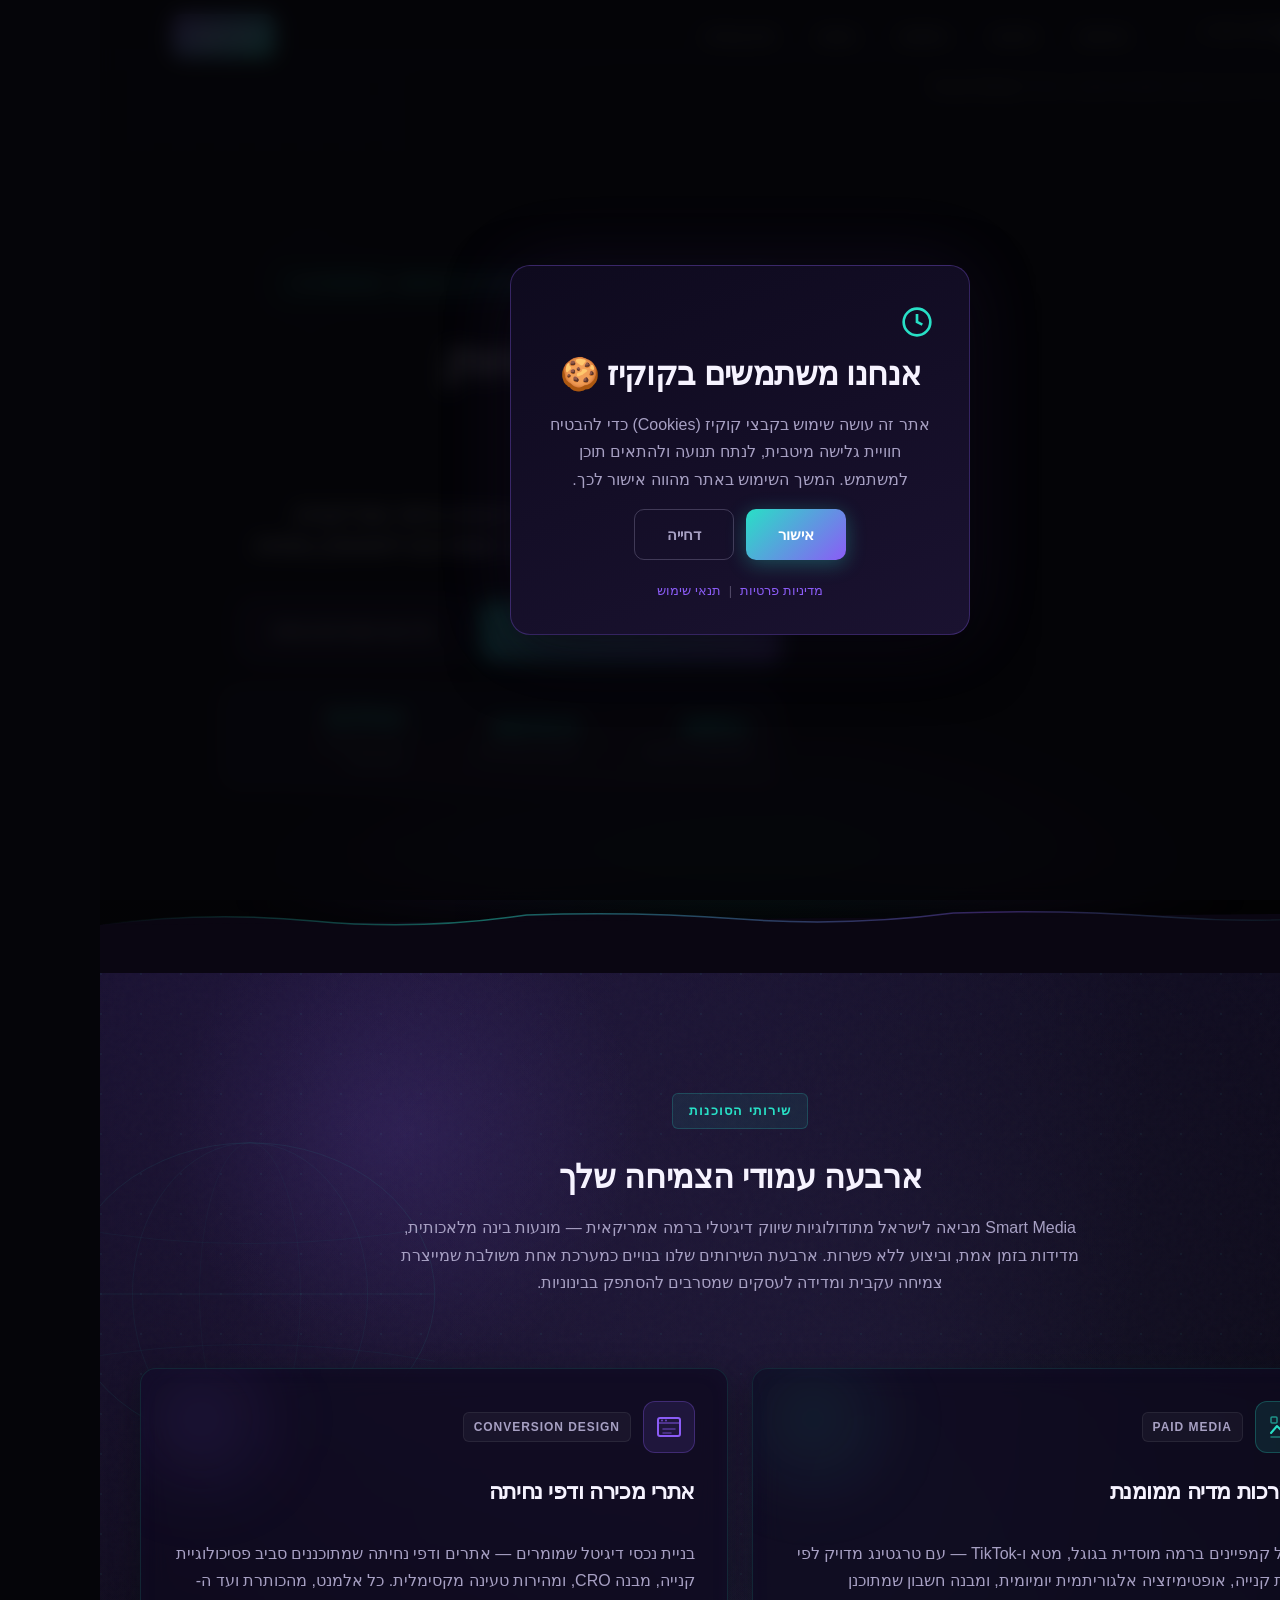
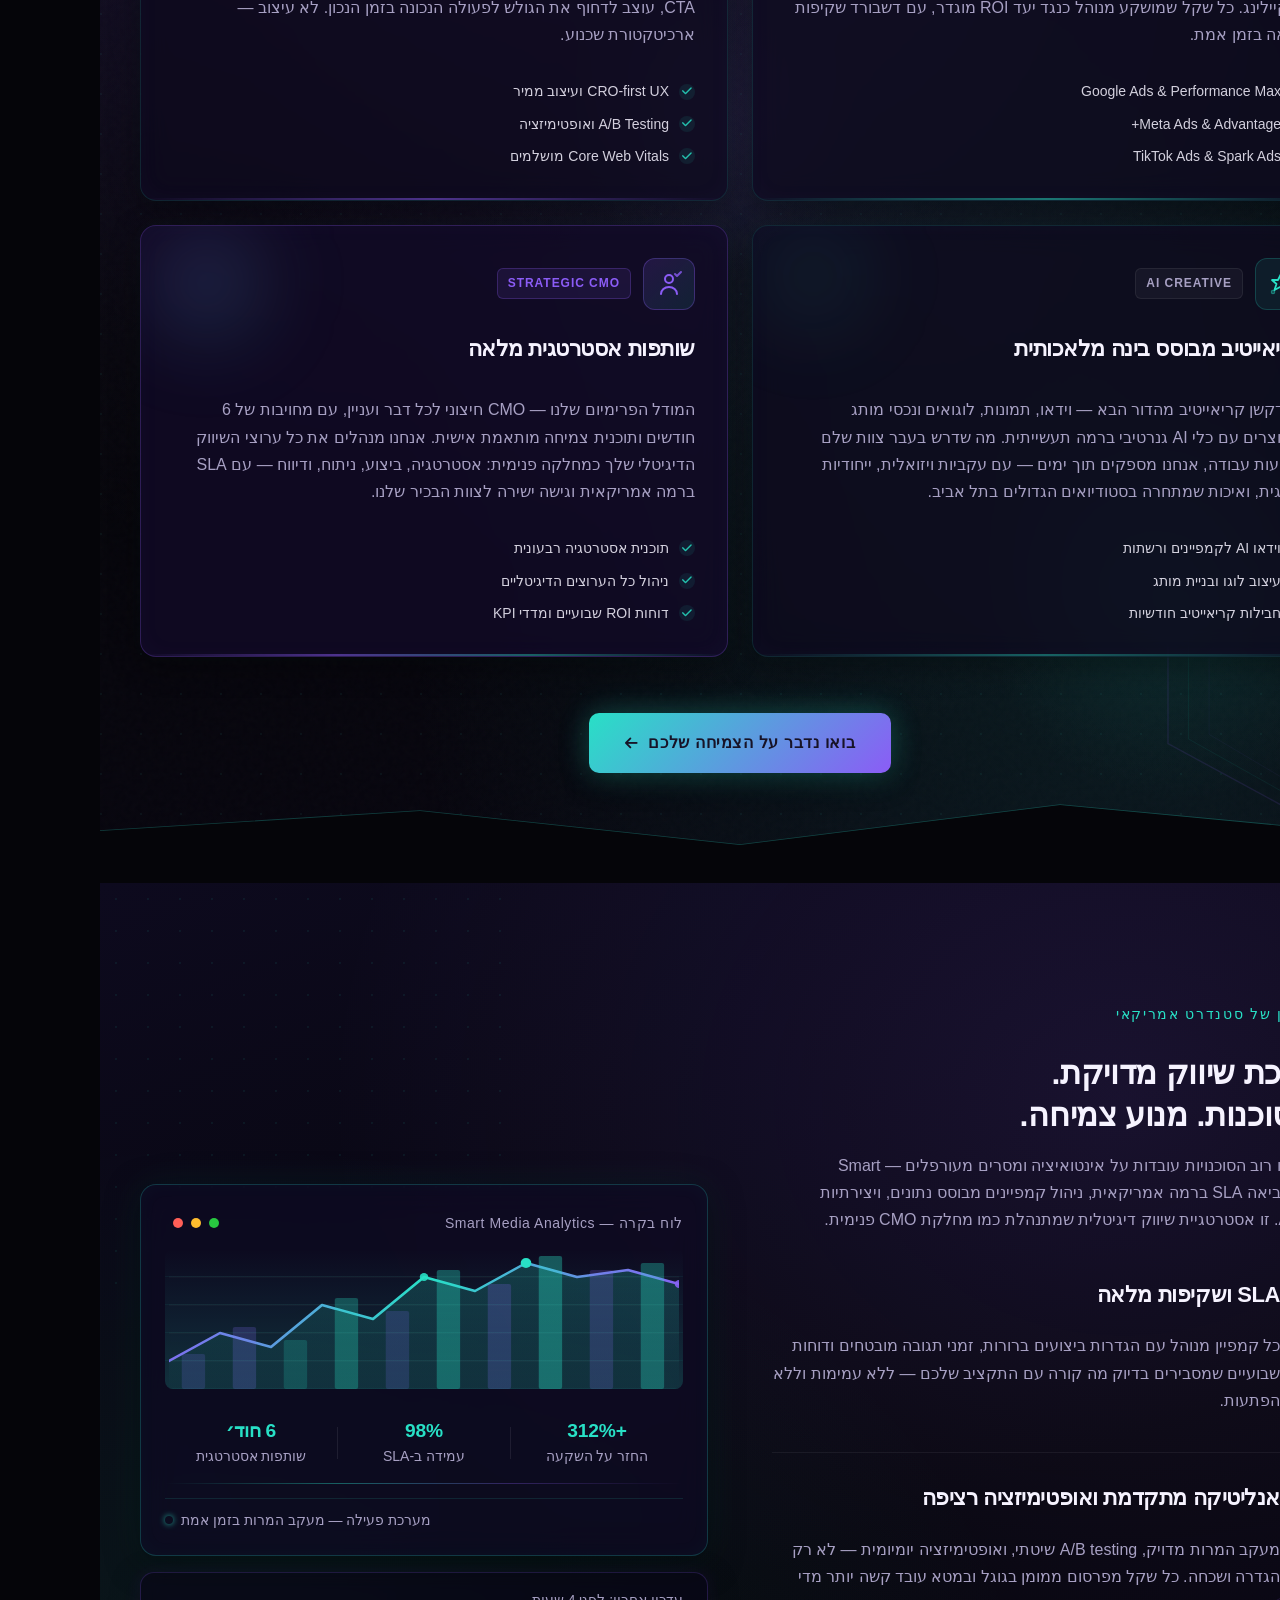
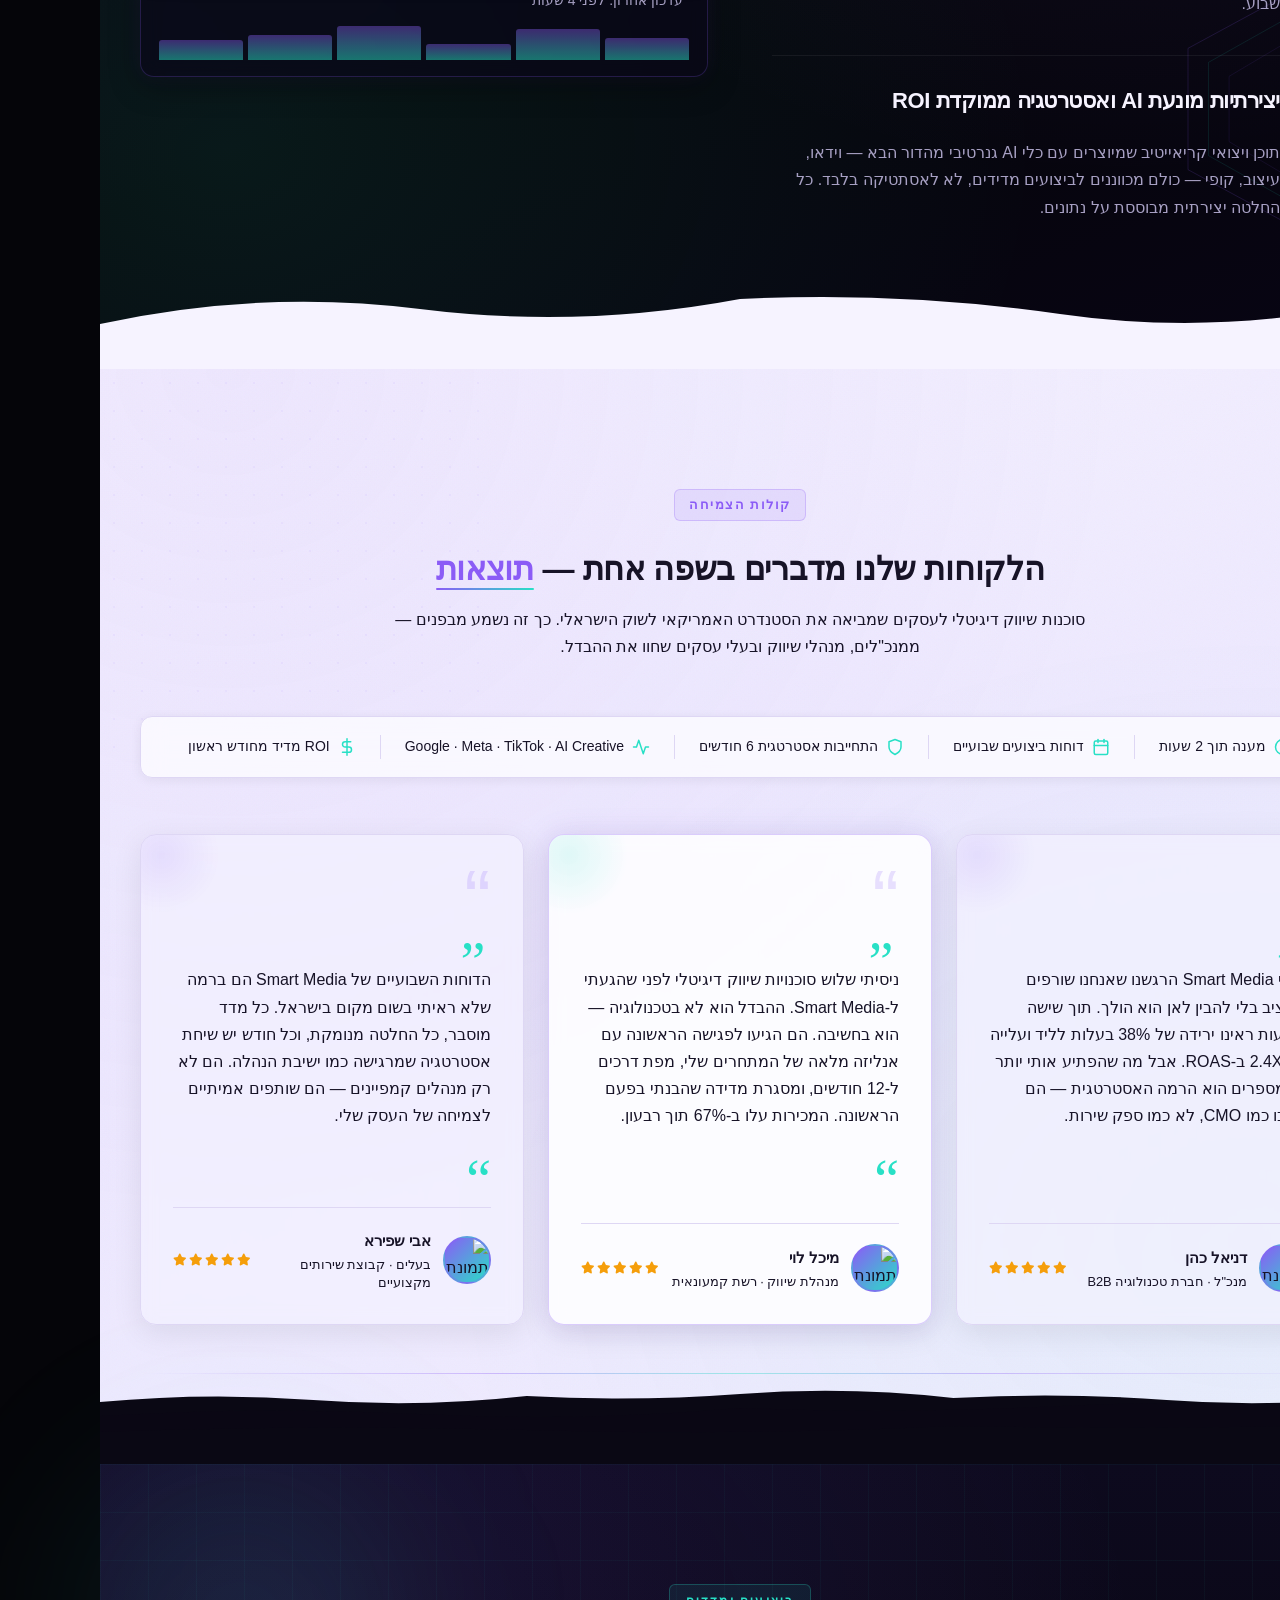
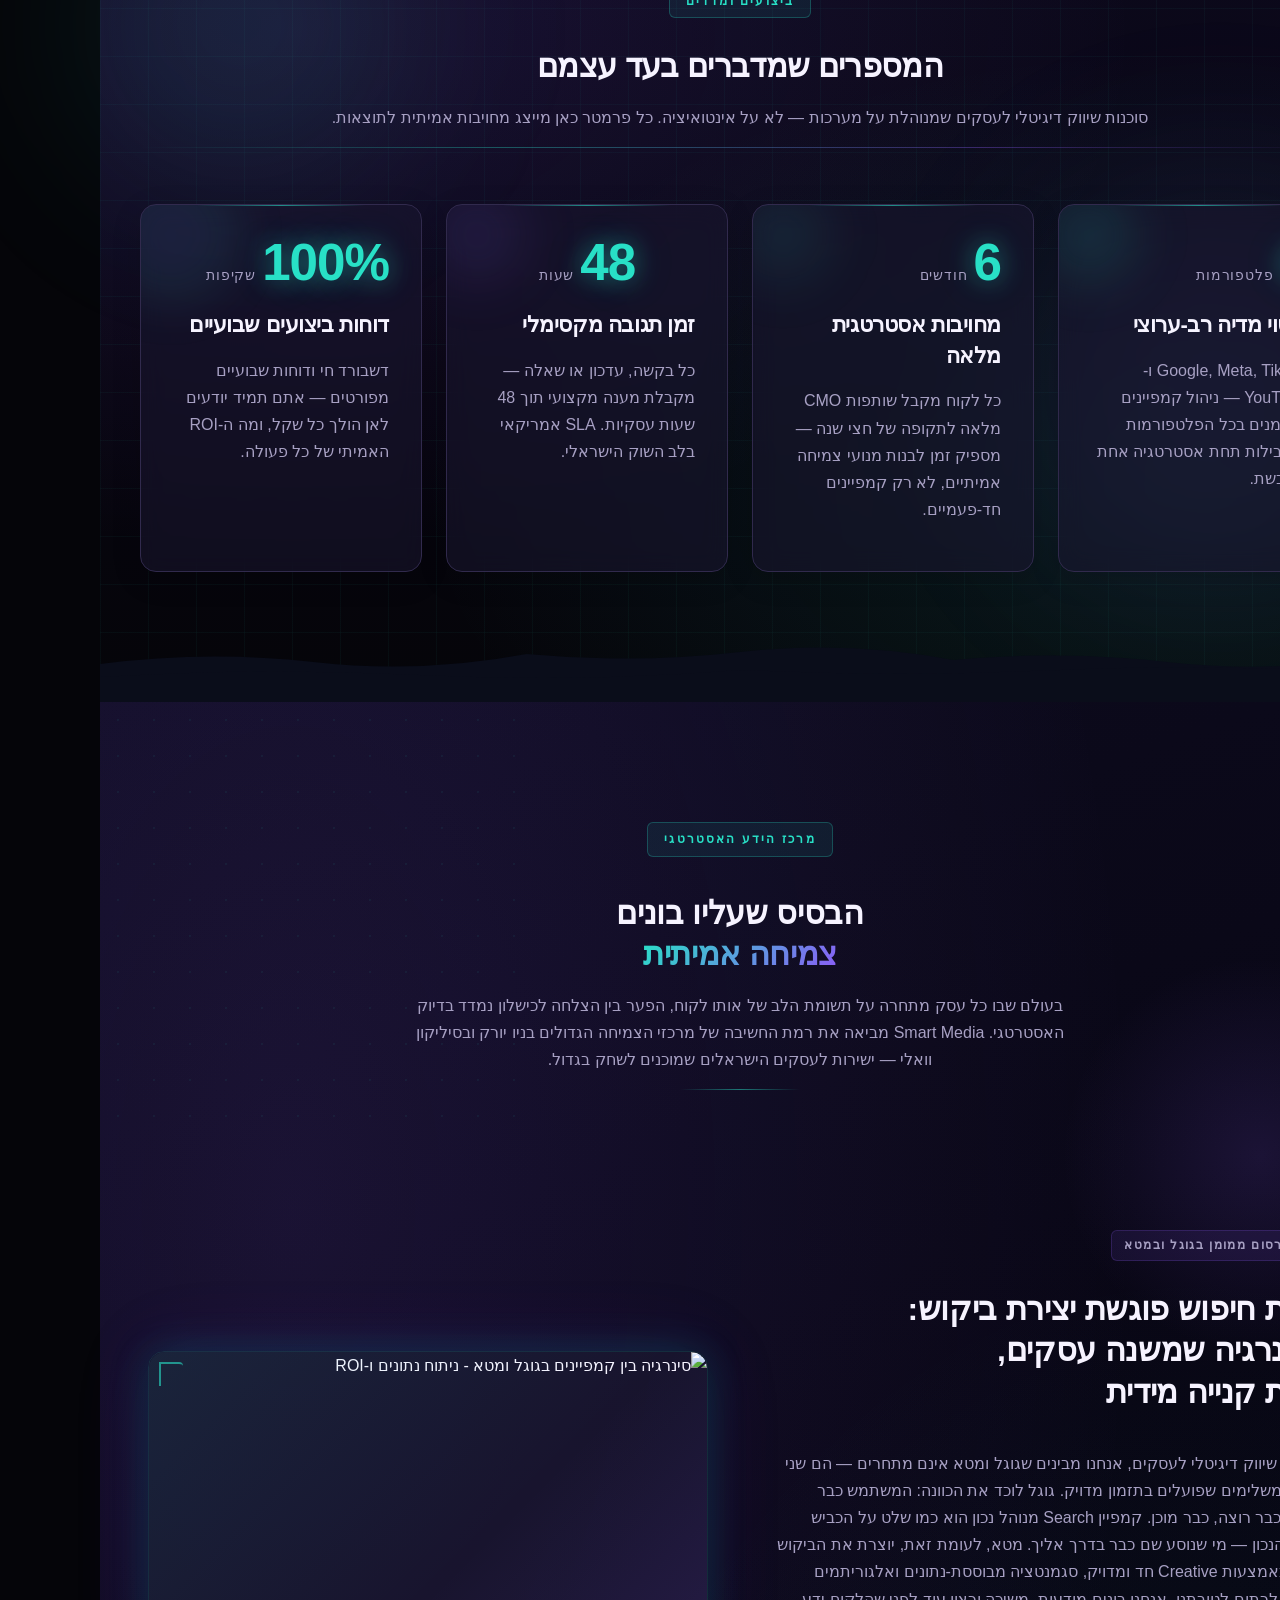
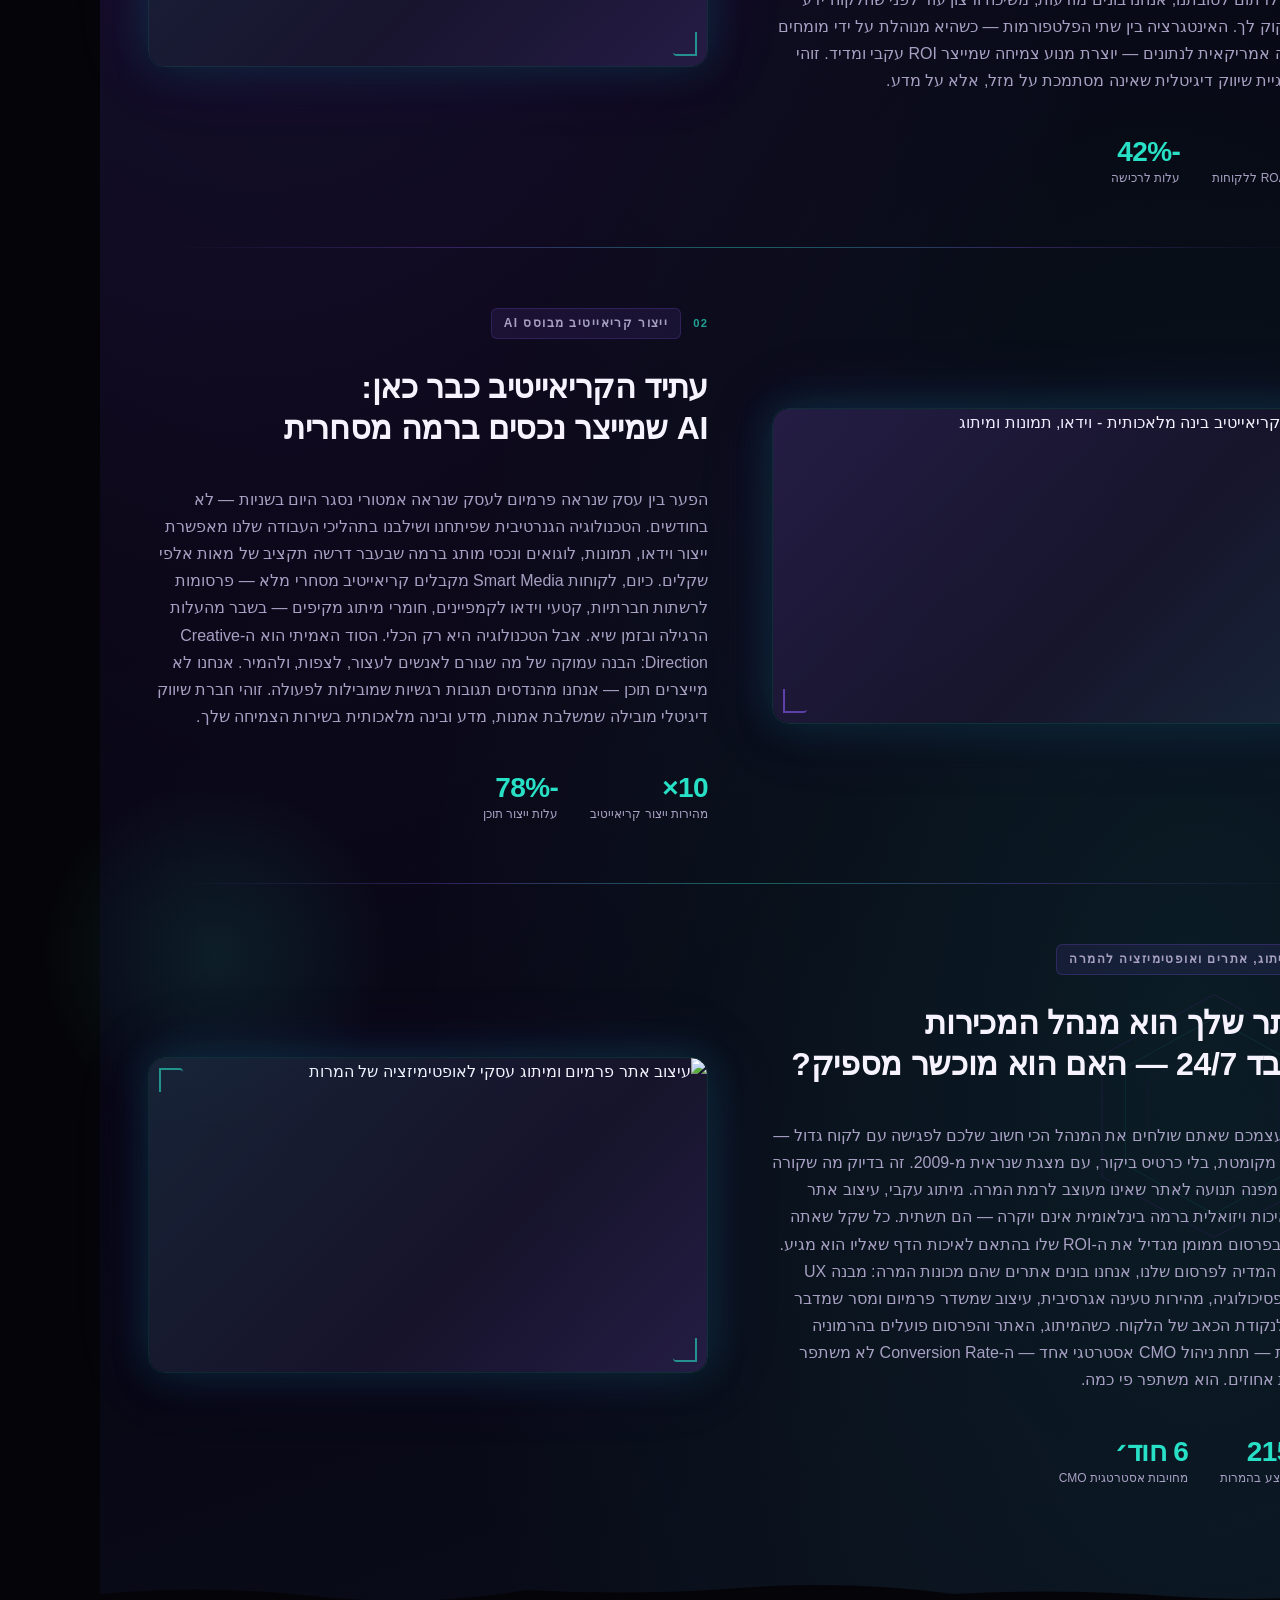
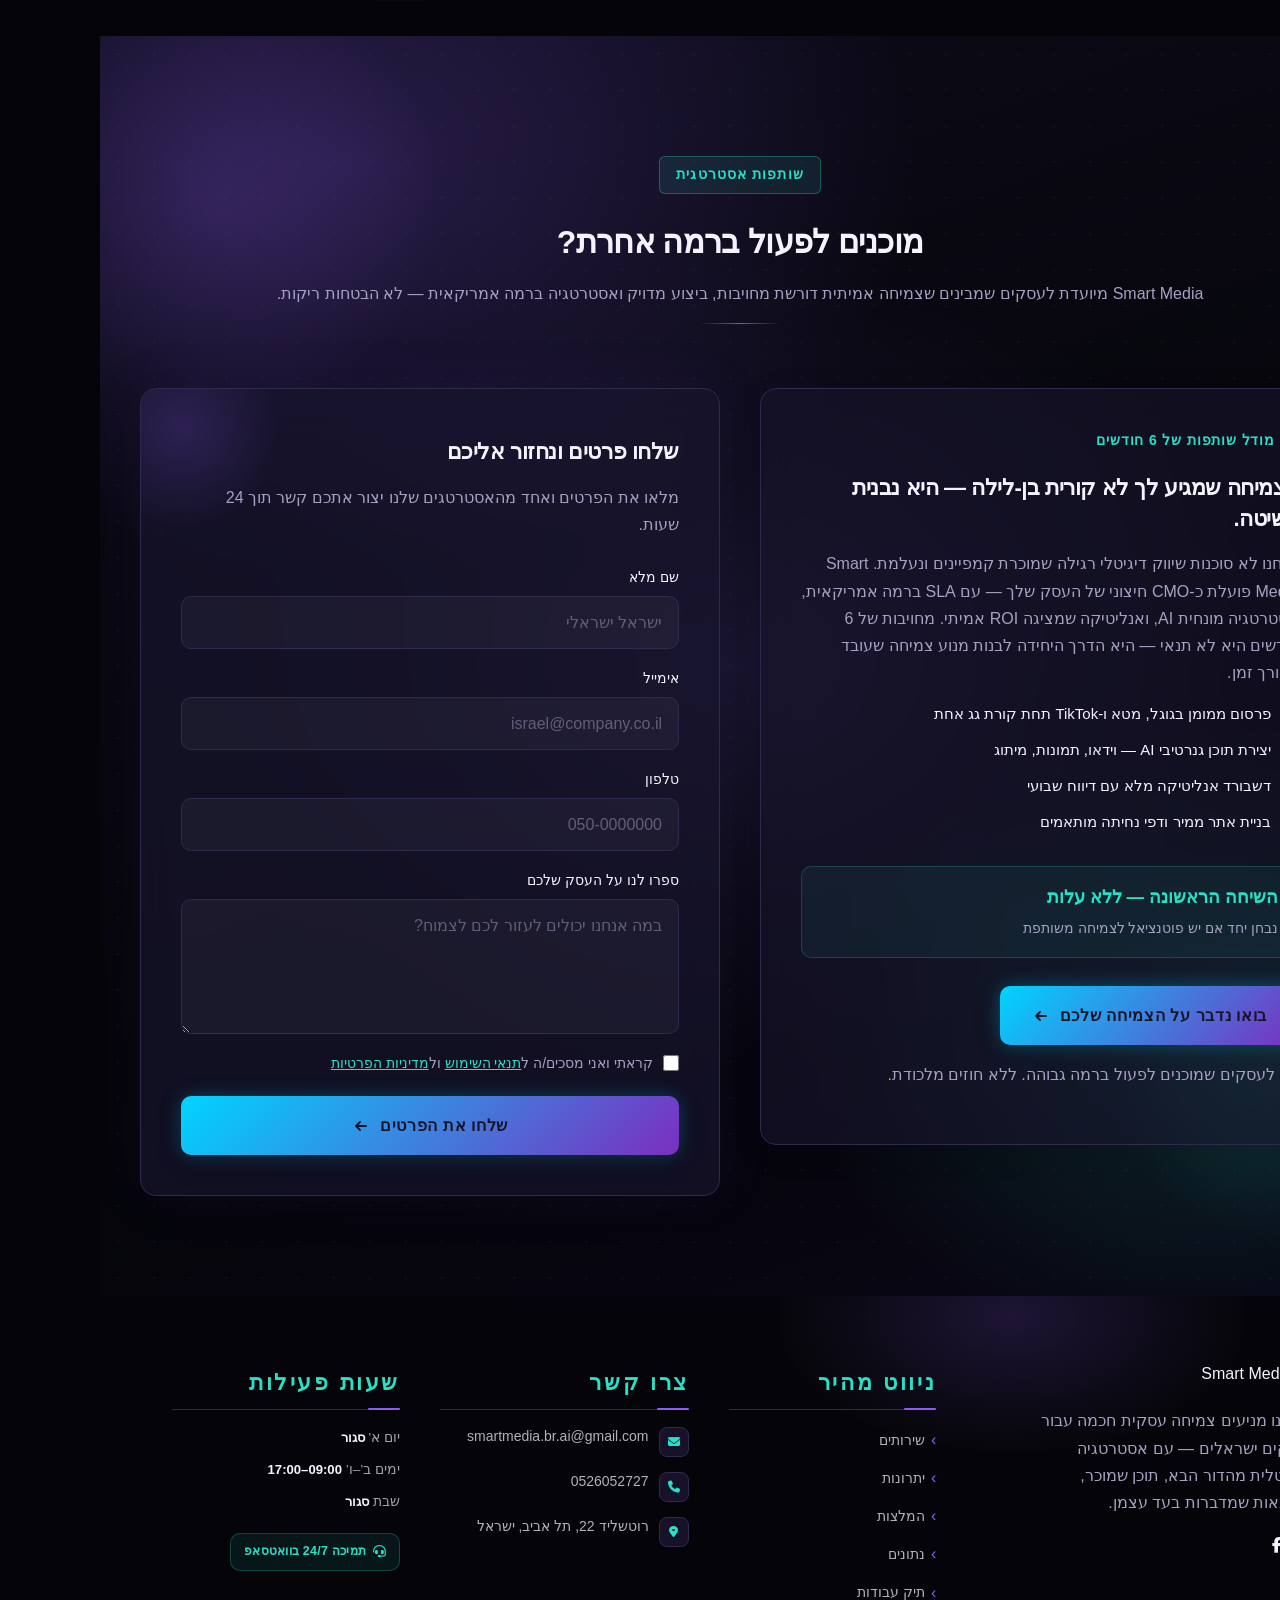
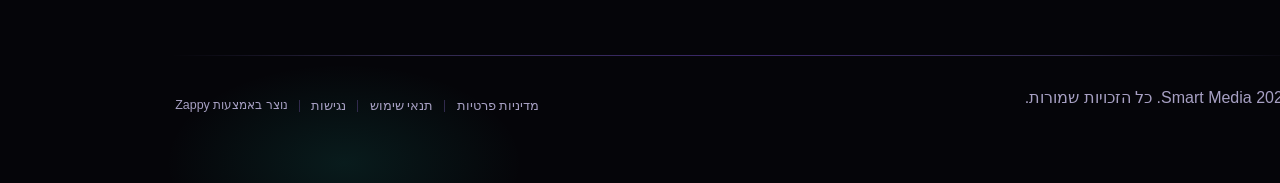
==== commit 980d0687: "Background sync: Progressive GitHub Sync" ====
--- a/public/index.html
+++ b/public/index.html
@@ -1 +1 @@
-<!doctype html><html dir="rtl" lang="he"><head><meta charset="UTF-8"><meta content="width=device-width,initial-scale=1" name="viewport"><meta content="index, follow" name="robots"><title>סוכנות שיווק דיגיטלי לעסקים — Smart Media</title><meta content="Smart Media is an ultra-premium Israeli digital marketing agency positioning itself as a futuristic, American-standard powerhouse in a local market dominated by" name="description"><meta content="סוכנות שיווק דיגיטלי לעסקים, משרד פרסום ממומן, חברת שיווק דיגיטלי מובילה, אסטרטגיית שיווק דיגיטלית, סוכנות מדיה לפרסום" name="keywords"><link href="/assets/favicon.ico" rel="icon" type="image/x-icon"><link href="/assets/favicon-16x16.png" rel="icon" type="image/png" sizes="16x16"><link href="/assets/favicon-32x32.png" rel="icon" type="image/png" sizes="32x32"><link href="/assets/favicon-48x48.png" rel="icon" type="image/png" sizes="48x48"><link href="/assets/favicon-192x192.png" rel="icon" type="image/png" sizes="192x192"><link href="/assets/favicon-512x512.png" rel="icon" type="image/png" sizes="512x512"><link href="/assets/apple-touch-icon.png" rel="apple-touch-icon"><script>!function(){"use strict";var t="78db152f-b08c-4a18-948a-13cacb2d54d6",e="https://api.zappy5.com/api/analytics/track",a=18e5,n=2592e6,o=!0,i=!0,r=!0;var s=function(){var e="zappy_visitor_"+t,a=null;try{if(a=localStorage.getItem(e)){var o=JSON.parse(a),i=Date.now();if(i-o.created<n)return o.lastSeen=i,localStorage.setItem(e,JSON.stringify(o)),o.id}}catch(t){console.warn("Zappy Analytics: LocalStorage not available")}var r="zv_"+Date.now()+"_"+Math.random().toString(36).substr(2,9);try{localStorage.setItem(e,JSON.stringify({id:r,created:Date.now(),lastSeen:Date.now()}))}catch(t){}return r}(),c=function(){var e="zappy_session_"+t,n=null;try{if(n=sessionStorage.getItem(e)){var o=JSON.parse(n),i=Date.now();if(i-o.timestamp<a)return o.timestamp=i,sessionStorage.setItem(e,JSON.stringify(o)),o.id}}catch(t){console.warn("Zappy Analytics: SessionStorage not available")}var r="zs_"+Date.now()+"_"+Math.random().toString(36).substr(2,9);try{sessionStorage.setItem(e,JSON.stringify({id:r,timestamp:Date.now()}))}catch(t){}return r}();function l(a,n){n=n||{};var o={website_id:t,event_type:a,page_path:window.location.pathname,referrer:document.referrer||"direct",visitor_id:s,session_id:c,metadata:n};if(navigator.sendBeacon){var i=new Blob([JSON.stringify(o)],{type:"application/json"});navigator.sendBeacon(e,i)}else fetch(e,{method:"POST",headers:{"Content-Type":"application/json"},body:JSON.stringify(o),keepalive:!0}).catch(function(t){console.warn("Zappy Analytics: Failed to track event",t)})}o&&l("pageview",{title:document.title,url:window.location.href}),i&&document.addEventListener("click",function(t){var e=t.target;if("BUTTON"===e.tagName||e.closest("button")){var a="BUTTON"===e.tagName?e:e.closest("button");l("click",{element:"button",text:a.textContent.trim().substring(0,100),id:a.id||null,class:a.className||null})}else if("A"===e.tagName||e.closest("a")){var n="A"===e.tagName?e:e.closest("a");l("navigation",{element:"link",text:n.textContent.trim().substring(0,100),href:n.href,external:n.hostname!==window.location.hostname})}},!0),r&&document.addEventListener("submit",function(t){var e=t.target;l("form_submit",{form_id:e.id||null,form_name:e.name||null,form_action:e.action||null,form_method:e.method||"GET"})},!0);var d=Date.now();window.addEventListener("beforeunload",function(){l("page_unload",{time_on_page:Math.floor((Date.now()-d)/1e3),page_path:window.location.pathname})}),window.zappyAnalytics={track:l,getVisitorId:function(){return s},getSessionId:function(){return c}}}()</script><meta content="סוכנות שיווק דיגיטלי לעסקים — Smart Media" property="og:title"><meta content="Smart Media is an ultra-premium Israeli digital marketing agency positioning itself as a futuristic, American-standard powerhouse in a local market dominated by" property="og:description"><meta content="summary_large_image" name="twitter:card"><meta content="סוכנות שיווק דיגיטלי לעסקים — Smart Media" name="twitter:title"><meta content="Smart Media is an ultra-premium Israeli digital marketing agency positioning itself as a futuristic, American-standard powerhouse in a local market dominated by" name="twitter:description"><meta content="website" property="og:type"><meta content="he_IL" property="og:locale"><link href="https://cdnjs.cloudflare.com/ajax/libs/font-awesome/6.4.0/css/all.min.css" rel="stylesheet"><style>.skip-link{position:absolute;top:0;left:0;transform:translateY(-200%);padding:12px 18px;background:var(--bg-dark,#1a1a1a);color:var(--text-light,#fff);font-weight:600;border-radius:0 0 8px 0;z-index:10000}.skip-link:focus{transform:none;outline:2px solid var(--ring,#fff);outline-offset:2px}:focus-visible{outline:2px solid var(--ring,currentColor);outline-offset:3px}</style><link href="/assets/favicon.ico" rel="icon" type="image/x-icon"><link href="/assets/favicon-16x16.png" rel="icon" type="image/png" sizes="16x16"><link href="/assets/favicon-32x32.png" rel="icon" type="image/png" sizes="32x32"><link href="/assets/favicon-48x48.png" rel="icon" type="image/png" sizes="48x48"><link href="/assets/favicon-192x192.png" rel="icon" type="image/png" sizes="192x192"><link href="/assets/favicon-512x512.png" rel="icon" type="image/png" sizes="512x512"><link href="/assets/apple-touch-icon.png" rel="apple-touch-icon"><link href="https://cdn.jsdelivr.net/npm/vanilla-cookieconsent@3/dist/cookieconsent.css" rel="stylesheet"><script src="https://cdn.jsdelivr.net/npm/vanilla-cookieconsent@3/dist/cookieconsent.umd.js"></script><script src="https://cdn.jsdelivr.net/gh/mickidum/acc_toolbar/acctoolbar/acctoolbar.min.js"></script><link href="/styles.css" rel="stylesheet"><script>window.ZAPPY_WEBSITE_ID="78db152f-b08c-4a18-948a-13cacb2d54d6",window.ZAPPY_API_BASE="https://api.zappy5.com"</script><style id="zappy-dropdown-submenu-styles">#navMenu li:has(.sub-menu),.nav-menu li:has(.sub-menu),.navbar li:has(.sub-menu),nav li:has(.sub-menu){position:relative}#navMenu .sub-menu,.nav-menu .sub-menu,.navbar .sub-menu,nav .sub-menu{display:block!important;position:absolute!important;top:100%;left:0;min-width:220px;background:#fff;border-radius:8px;box-shadow:0 8px 25px rgba(0,0,0,.15);padding:8px 0;opacity:0;visibility:hidden;transform:translateY(10px);transition:all .3s ease;z-index:1000;list-style:none;pointer-events:none}#navMenu li:hover>.sub-menu,.nav-menu li:hover>.sub-menu,.navbar li:hover>.sub-menu,nav li:hover>.sub-menu{opacity:1!important;visibility:visible!important;transform:translateY(0)!important;pointer-events:auto!important}.sub-menu li{list-style:none;margin:0;padding:0}.sub-menu a{display:block!important;padding:10px 16px!important;color:var(--text-dark,#333)!important;font-weight:500;text-decoration:none;white-space:nowrap;transition:background-color .2s}.sub-menu .zappy-nav-child>a{padding-left:28px!important;font-size:.9em!important;opacity:.85!important}[dir=rtl] .sub-menu .zappy-nav-child>a,html[lang=ar] .sub-menu .zappy-nav-child>a,html[lang=he] .sub-menu .zappy-nav-child>a{padding-left:10px!important;padding-right:28px!important}.sub-menu .zappy-nav-parent>a{font-weight:600!important}.sub-menu a:hover{background-color:#f5f5f5}[dir=rtl] .nav-menu .sub-menu,[dir=rtl] .navbar .sub-menu,[dir=rtl] nav .sub-menu,html[lang=ar] .nav-menu .sub-menu,html[lang=ar] .navbar .sub-menu,html[lang=ar] nav .sub-menu,html[lang=he] .nav-menu .sub-menu,html[lang=he] .navbar .sub-menu,html[lang=he] nav .sub-menu{left:auto!important;right:0!important}.sub-menu:empty,.sub-menu:not(:has(li)):not(:has(> a)),.sub-menu:not(:has(li:not(.zappy-hidden-menu-item))):not(:has(> a)){display:none!important;opacity:0!important;visibility:hidden!important;pointer-events:none!important}li:has(.menu-group-title):hover>.sub-menu{opacity:1!important;visibility:visible!important;transform:translateY(0)!important;pointer-events:auto!important}#navMenu>li>.menu-group-title,.nav-menu>li>.menu-group-title{display:inline-block;padding:.5rem 1rem;cursor:default;user-select:none}@media (max-width:768px){#navMenu .sub-menu,.nav-menu .sub-menu,.navbar .sub-menu,nav .sub-menu{position:static!important;transform:none!important;box-shadow:none!important;background:0 0!important;max-height:0;overflow:hidden;opacity:0;visibility:hidden;transition:max-height .3s ease,opacity .3s ease;padding:0!important;border-radius:0!important}#navMenu .sub-menu.mobile-expanded,.nav-menu .sub-menu.mobile-expanded,.navbar .sub-menu.mobile-expanded{max-height:none!important;overflow-y:visible!important;opacity:1!important;visibility:visible!important;padding:8px 0 8px 16px!important}[dir=rtl] .sub-menu.mobile-expanded,html[lang=he] .sub-menu.mobile-expanded{padding:8px 16px 8px 0!important}#navMenu li:hover>.sub-menu,.nav-menu li:hover>.sub-menu,.navbar li:hover>.sub-menu,nav li:hover>.sub-menu{opacity:0;visibility:hidden;pointer-events:none}#navMenu li>.sub-menu.mobile-expanded,.nav-menu li>.sub-menu.mobile-expanded,.navbar li>.sub-menu.mobile-expanded,nav li>.sub-menu.mobile-expanded{opacity:1!important;visibility:visible!important;pointer-events:auto!important}#navMenu li:has(.sub-menu),.nav-menu li:has(.sub-menu),.navbar li:has(.sub-menu),nav li:has(.sub-menu){display:flex!important;flex-wrap:wrap!important;align-items:center!important;position:relative!important;min-height:44px!important}#navMenu li:has(.sub-menu)>a,.nav-menu li:has(.sub-menu)>a,.navbar li:has(.sub-menu)>a,nav li:has(.sub-menu)>a{flex:1!important;min-width:0!important}#navMenu li:has(.sub-menu)>.menu-group-title,.nav-menu li:has(.sub-menu)>.menu-group-title,.navbar li:has(.sub-menu)>.menu-group-title,nav li:has(.sub-menu)>.menu-group-title{flex:1!important;min-width:0!important;padding:0!important;line-height:inherit!important}#navMenu li:has(.sub-menu)>.sub-menu,.nav-menu li:has(.sub-menu)>.sub-menu,.navbar li:has(.sub-menu)>.sub-menu,nav li:has(.sub-menu)>.sub-menu{flex-basis:100%!important;width:100%!important}#navMenu li:has(.sub-menu)>a [class*=arrow],#navMenu li:has(.sub-menu)>a [class*=chevron],.nav-menu li:has(.sub-menu)>a .fa-angle-down,.nav-menu li:has(.sub-menu)>a .fa-chevron-down,.nav-menu li:has(.sub-menu)>a [class*=arrow],.nav-menu li:has(.sub-menu)>a [class*=chevron],nav li:has(.sub-menu)>a [class*=arrow],nav li:has(.sub-menu)>a [class*=chevron]{display:none!important;visibility:hidden!important}.mobile-submenu-toggle{display:flex!important;align-items:center!important;justify-content:center!important;width:44px!important;height:auto!important;background:0 0!important;border:none!important;cursor:pointer!important;color:var(--text-light)!important;position:static!important;flex-shrink:0!important;align-self:stretch!important;z-index:2!important;padding:0!important;margin:0!important}.mobile-submenu-toggle::after{content:''!important;width:0!important;height:0!important;border-left:6px solid transparent!important;border-right:6px solid transparent!important;border-top:7px solid currentColor!important;transition:transform .3s ease!important}.mobile-submenu-toggle.expanded::after{transform:rotate(180deg)!important}.sub-menu a{padding:10px 0!important;display:block!important;color:var(--text-light)!important;white-space:normal!important}.sub-menu .zappy-nav-child>a{padding-left:28px!important;font-size:.9em!important;opacity:.85!important}[dir=rtl] .sub-menu .zappy-nav-child>a,html[lang=ar] .sub-menu .zappy-nav-child>a,html[lang=he] .sub-menu .zappy-nav-child>a{padding-left:0!important;padding-right:28px!important}.sub-menu .zappy-nav-parent>a{font-weight:600!important}#navMenu.active,.nav-menu.active{max-width:100vw!important;overflow-x:hidden!important;box-sizing:border-box!important}.navbar .sub-menu li a,.zappy-products-dropdown .sub-menu a,nav.navbar .sub-menu li a{color:var(--text-light)!important}}@media (min-width:769px){.mobile-submenu-toggle{display:none!important}}</style><style id="zappy-widget-visibility">html[dir=rtl] .whatsapp-float{right:20px!important;left:auto!important}html:not([dir]) .whatsapp-float,html[dir=ltr] .whatsapp-float{left:20px!important;right:auto!important}html[dir=rtl] #mic-access-tool-general-button,html[dir=rtl] #mic-init-access-tool #mic-access-tool-general-button,html[dir=rtl] #mic-init-access-tool .mic-access-tool-general-button,html[dir=rtl] ._access-icon,html[dir=rtl] .mic-access-tool-general-button{left:20px!important;right:auto!important}html:not([dir]) #mic-access-tool-general-button,html:not([dir]) #mic-init-access-tool #mic-access-tool-general-button,html:not([dir]) #mic-init-access-tool .mic-access-tool-general-button,html:not([dir]) ._access-icon,html:not([dir]) .mic-access-tool-general-button,html[dir=ltr] #mic-access-tool-general-button,html[dir=ltr] #mic-init-access-tool #mic-access-tool-general-button,html[dir=ltr] #mic-init-access-tool .mic-access-tool-general-button,html[dir=ltr] ._access-icon,html[dir=ltr] .mic-access-tool-general-button{right:20px!important;left:auto!important}@media (max-width:768px){.whatsapp-float{display:flex!important}}@media (min-width:769px){.whatsapp-float{display:flex!important}}@media (max-width:768px){#mic-access-tool-general-button,#mic-init-access-tool #mic-access-tool-general-button,#mic-init-access-tool .mic-access-tool-general-button,._access-icon,.mic-access-tool-general-button{display:flex!important;visibility:visible!important;opacity:1!important;pointer-events:auto!important}#mic-access-tool-box.opened-mic-access-tool,#mic-init-access-tool #mic-access-tool-box.opened-mic-access-tool,.mic-access-tool-box.opened-mic-access-tool{visibility:visible!important;opacity:1!important;pointer-events:auto!important}}@media (min-width:769px){#mic-access-tool-general-button,#mic-init-access-tool #mic-access-tool-general-button,#mic-init-access-tool .mic-access-tool-general-button,._access-icon,.mic-access-tool-general-button{display:flex!important;visibility:visible!important;opacity:1!important;pointer-events:auto!important}#mic-access-tool-box.opened-mic-access-tool,#mic-init-access-tool #mic-access-tool-box.opened-mic-access-tool,.mic-access-tool-box.opened-mic-access-tool{visibility:visible!important;opacity:1!important;pointer-events:auto!important}}</style></head><body><a href="#main" class="skip-link">דלג לתוכן הראשי</a><nav class="navbar" dir="rtl" style="background-color:transparent !important;box-shadow:none"><button class="mobile-toggle" aria-label="Menu" data-element-id="btn-1780343721971-raqnuqzyl" data-element-type="button" data-native-element="true" aria-controls="navMenu" aria-expanded="false" id="mobileToggle"><svg viewBox="0 0 24 24" fill="none" height="24" width="24" style="width:24px !important;height:24px !important;display:block !important" class="hamburger-icon"><path d="M3 12h18M3 6h18M3 18h18" stroke="currentColor" stroke-width="2" stroke-linecap="round"></path></svg> <svg viewBox="0 0 24 24" fill="none" height="24" width="24" style="display:none !important;width:24px !important;height:24px !important" class="close-icon"><path d="M18 6L6 18M6 6l12 12" stroke="currentColor" stroke-width="2" stroke-linecap="round"></path></svg></button> <button class="phone-header-btn" aria-label="התקשרו אלינו" data-element-id="btn-1780343721971-45lwi4gxa" data-element-type="button" data-native-element="true" data-phone="0526052727"><svg viewBox="0 0 24 24" fill="currentColor" height="24" width="24" style="width:24px;height:24px"><path d="M22 16.92v3a2 2 0 0 1-2.18 2 19.79 19.79 0 0 1-8.63-3.07 19.5 19.5 0 0 1-6-6 19.79 19.79 0 0 1-3.07-8.67A2 2 0 0 1 4.11 2h3a2 2 0 0 1 2 1.72 12.84 12.84 0 0 0 .7 2.81 2 2 0 0 1-.45 2.11L8.09 9.91a16 16 0 0 0 6 6l1.27-1.27a2 2 0 0 1 2.11-.45 12.84 12.84 0 0 0 2.81.7A2 2 0 0 1 22 16.92z"></path></svg></button><div class="nav-container"><div class="nav-right-group"><div class="nav-brand"><a href="/" class="logo-link"><img alt="Smart Media" src="/assets/site-----image-1.webp" class="logo" data-image-type="logo"></a></div><ul class="nav-menu" id="navMenu"><li><a href="#services">שירותים</a></li><li><a href="#benefits">יתרונות</a></li><li><a href="#testimonials">המלצות</a></li><li><a href="#stats">נתונים</a></li><li><a href="#showcase">תיק עבודות</a></li></ul></div><div class="nav-cta-container"><li class="nav-cta-item"><a href="#cta" class="nav-cta-btn" data-element-id="btn-1780344789161-d909ewr89" data-element-type="button" data-native-element="true" data-text-color="light" style="border-color:transparent !important;color:var(--light-text, #ffffff) !important;background-color:transparent !important;background-image:linear-gradient(135deg, rgb(59, 130, 246), rgb(139, 92, 246)) !important">צור קשר</a></li></div></div></nav><script>window.addEventListener("load",function(){const e=document.querySelector(".navbar, nav, header");if(!e)return void console.log("[Navbar] Navbar element not found");let t=document.getElementById("mobileToggle")||document.querySelector(".mobile-toggle")||document.querySelector(".hamburger")||document.querySelector(".hamburger-menu")||document.querySelector(".menu-toggle")||document.querySelector(".burger-menu")||document.querySelector('[aria-label="Menu"]')||document.querySelector('[aria-label="תפריט"]');const n=document.querySelector(".phone-header-btn"),o=window.getComputedStyle(e);let r=o.backgroundColor;if(console.log("[Navbar] Initial navbar background:",r),"transparent"===r||"rgba(0, 0, 0, 0)"===r||r.startsWith("rgba")&&r.includes(", 0)")){const e=o.backgroundImage;if(e&&"none"!==e)console.log("[Navbar] Navbar has background image/gradient, using dark text"),r="rgb(240, 240, 240)";else{const e=window.getComputedStyle(document.body).backgroundColor;console.log("[Navbar] Navbar transparent, using body background:",e),r=e}}const a=r.match(/\d+/g);if(a&&a.length>=3){const e=(.299*parseInt(a[0])+.587*parseInt(a[1])+.114*parseInt(a[2]))/255;console.log("[Navbar] Mobile button colors preserved from Claude CSS (luminance:",e.toFixed(2)+")");const o=document.createElement("style");o.id="zappy-mobile-nav-fix";document.documentElement.lang;document.documentElement.dir,o.textContent='\n        /* Hide mobile buttons on desktop, show only on mobile */\n        @media (min-width: 769px) {\n          .mobile-toggle,\n          .phone-header-btn {\n            display: none !important;\n          }\n        }\n        \n        /* Show and position mobile buttons correctly on mobile */\n        @media (max-width: 768px) {\n          .navbar,\n          nav.navbar {\n            min-height: 70px !important;\n          }\n\n          .mobile-toggle,\n          .phone-header-btn {\n            position: absolute !important;\n            top: 0 !important;\n            bottom: 0 !important;\n            margin-top: auto !important;\n            margin-bottom: auto !important;\n            transform: none !important;\n            z-index: 1001 !important;\n            display: flex !important;\n            align-items: center !important;\n            justify-content: center !important;\n            width: 36px !important;\n            height: 36px !important;\n            border-radius: 50% !important;\n            border: none !important;\n            cursor: pointer !important;\n            padding: 6px !important;\n            background: none !important;\n            color: var(--nav-text, var(--text-light)) !important;\n            touch-action: manipulation !important;\n            -webkit-tap-highlight-color: transparent !important;\n          }\n\n          html[data-zappy-site-type="ecommerce"] .phone-header-btn,\n          body[data-zappy-site-type="ecommerce"] .phone-header-btn,\n          html[data-zappy-site-type="ecommerce"] header .phone-header-btn,\n          html[data-zappy-site-type="ecommerce"] nav .phone-header-btn {\n            display: none !important;\n            visibility: hidden !important;\n            width: 0 !important;\n            height: 0 !important;\n            min-width: 0 !important;\n            overflow: hidden !important;\n          }\n          \n          /* LTR positioning (default): hamburger LEFT, phone RIGHT */\n          html:not([dir="rtl"]):not([lang="he"]):not([lang="ar"]) .mobile-toggle,\n          html[dir="ltr"] .mobile-toggle {\n            left: 12px !important;\n            right: auto !important;\n          }\n          html:not([dir="rtl"]):not([lang="he"]):not([lang="ar"]) .phone-header-btn,\n          html[dir="ltr"] .phone-header-btn {\n            right: 12px !important;\n            left: auto !important;\n          }\n          \n          /* RTL positioning: hamburger RIGHT, phone LEFT */\n          html[dir="rtl"] .mobile-toggle,\n          html[lang="he"] .mobile-toggle,\n          html[lang="ar"] .mobile-toggle {\n            right: 12px !important;\n            left: auto !important;\n          }\n          html[dir="rtl"] .phone-header-btn,\n          html[lang="he"] .phone-header-btn,\n          html[lang="ar"] .phone-header-btn {\n            left: 12px !important;\n            right: auto !important;\n          }\n          \n          /* CRITICAL: Ensure nav-container has min-height on mobile */\n          /* All children are positioned absolutely/fixed on mobile, so height:auto collapses to 0 */\n          .nav-container {\n            min-height: 70px !important;\n            position: relative !important;\n          }\n          \n          /* Ensure SVG icons are properly sized and inherit color */\n          .mobile-toggle svg,\n          .phone-header-btn svg {\n            width: 24px !important;\n            height: 24px !important;\n            /* Don\'t force display - let JavaScript control hamburger/close toggle */\n          }\n          \n          /* Reset nav-cta-container on mobile - remove desktop box-shadow/padding */\n          /* that creates a visible ghost box when CTA button is hidden */\n          .nav-cta-container {\n            box-shadow: none !important;\n            padding: 0 !important;\n          }\n          \n          /* Hide nav-cta-container entirely on mobile when there\'s no lang-switcher */\n          /* (only the CTA button is inside, and it\'s hidden on mobile) */\n          .nav-cta-container:not(:has(.lang-switcher)) {\n            display: none !important;\n          }\n          \n          /* CRITICAL: Prevent hero image fade gradient from bleeding over headline text */\n          /* The .image-fade-gradient has bottom: -30px (extends below parent) */\n          /* On mobile stacked layout, this overlaps the h1 text below the image */\n          .hero-image-column {\n            overflow: hidden !important;\n          }\n          .image-fade-gradient {\n            bottom: 0 !important;\n          }\n          \n          /* Hide desktop language switcher on mobile - hamburger menu handles it */\n          /* High specificity to override stored CSS */\n          .lang-switcher,\n          .nav-cta-container .lang-switcher,\n          .nav-container .lang-switcher,\n          .navbar .lang-switcher,\n          .navbar .nav-cta-container .lang-switcher {\n            display: none !important;\n          }\n        }\n      ';const r=document.getElementById("zappy-mobile-nav-fix");r&&r.remove(),document.head.appendChild(o),console.log("[Navbar] Critical CSS injected for mobile nav positioning");const i=window.innerWidth<=768;if(t){const e=t.querySelector(".hamburger-icon"),n=t.querySelector(".close-icon");e&&(e.style.setProperty("width","24px","important"),e.style.setProperty("height","24px","important"),e.style.setProperty("display","block","important")),n&&(n.style.setProperty("width","24px","important"),n.style.setProperty("height","24px","important"),n.style.setProperty("display","none","important")),i?(t.style.setProperty("position","absolute","important"),t.style.setProperty("top","0","important"),t.style.setProperty("bottom","0","important"),t.style.setProperty("margin-top","auto","important"),t.style.setProperty("margin-bottom","auto","important"),t.style.setProperty("transform","none","important"),t.style.setProperty("z-index","1001","important"),t.style.removeProperty("left"),t.style.removeProperty("right"),console.log("[Navbar] Mobile toggle positioning applied (mobile viewport)")):(t.style.removeProperty("position"),t.style.removeProperty("top"),t.style.removeProperty("transform"),t.style.removeProperty("z-index"),t.style.removeProperty("left"),t.style.removeProperty("right"),console.log("[Navbar] Desktop viewport - cleared mobile toggle inline positioning"))}if(n){const e=n.querySelector("svg");e&&(e.style.width="24px",e.style.height="24px",e.setAttribute("width","24"),e.setAttribute("height","24")),i?(n.style.setProperty("position","absolute","important"),n.style.setProperty("top","0","important"),n.style.setProperty("bottom","0","important"),n.style.setProperty("margin-top","auto","important"),n.style.setProperty("margin-bottom","auto","important"),n.style.setProperty("transform","none","important"),n.style.setProperty("z-index","1001","important"),n.style.removeProperty("left"),n.style.removeProperty("right"),console.log("[Navbar] Phone button positioning applied (mobile viewport)")):(n.style.removeProperty("position"),n.style.removeProperty("top"),n.style.removeProperty("transform"),n.style.removeProperty("z-index"),n.style.removeProperty("left"),n.style.removeProperty("right"),console.log("[Navbar] Desktop viewport - cleared phone button inline positioning"))}}else console.log("[Navbar] Could not parse background color:",r);t=document.getElementById("mobileToggle")||document.querySelector(".mobile-toggle")||document.querySelector(".hamburger")||document.querySelector(".hamburger-menu")||document.querySelector(".menu-toggle")||document.querySelector(".burger-menu")||document.querySelector('[aria-label="Menu"]')||document.querySelector('[aria-label="תפריט"]');const i=document.getElementById("navMenu")||document.querySelector(".nav-menu")||document.querySelector(".nav-links")||document.querySelector("nav ul:not(.submenu)");if(!t||!i)return void console.log("[Navbar] Mobile toggle or menu not found:",{toggle:!!t,menu:!!i});i.id||(i.id="navMenu"),console.log("[Navbar] Initializing mobile menu...");const l=t.cloneNode(!0);t.parentNode.replaceChild(l,t);var s=0;function p(e){var t=Date.now();t-s<300||(s=t,function(e){e.preventDefault(),e.stopPropagation();const t=l.querySelector(".hamburger-icon"),n=l.querySelector(".close-icon");i.classList.contains("active")?(i.classList.remove("active"),l.setAttribute("aria-expanded","false"),t&&t.style.setProperty("display","block","important"),n&&n.style.setProperty("display","none","important"),document.body.style.overflow="",l.focus(),console.log("[Navbar] Menu closed")):(i.classList.add("active"),l.setAttribute("aria-expanded","true"),t&&t.style.setProperty("display","none","important"),n&&n.style.setProperty("display","block","important"),document.body.style.overflow="hidden",console.log("[Navbar] Menu opened"))}(e))}l.addEventListener("click",p),l.addEventListener("touchend",p),i.querySelectorAll("a").forEach(function(e){e.addEventListener("click",function(){if("#"===this.getAttribute("href"))return;const e=l.querySelector(".hamburger-icon"),t=l.querySelector(".close-icon");i.classList.remove("active"),e&&e.style.setProperty("display","block","important"),t&&t.style.setProperty("display","none","important"),document.body.style.overflow="",console.log("[Navbar] Menu closed (link clicked)")})});var m=i.querySelectorAll(".dropdown-toggle");m.forEach(function(e){e.addEventListener("click",function(e){e.preventDefault(),e.stopPropagation();var t=this.closest(".nav-dropdown");t&&(t.parentNode.querySelectorAll(".nav-dropdown.open").forEach(function(e){e!==t&&e.classList.remove("open")}),t.classList.toggle("open"),console.log("[Navbar] Dropdown toggled:",t.classList.contains("open")?"open":"closed"))})}),document.addEventListener("click",function(e){e.target.closest(".nav-dropdown")||document.querySelectorAll(".nav-dropdown.open").forEach(function(e){e.classList.remove("open")})}),console.log("[Navbar] Dropdown handlers initialized for "+m.length+" dropdowns"),n&&n.addEventListener("click",function(){const e=document.querySelectorAll('a[href^="tel:"]'),t=e.length>0?e[0].getAttribute("href").replace("tel:",""):"0526052727";window.location.href="tel:"+t,console.log("[Navbar] Phone button clicked")}),console.log("[Navbar] Mobile menu initialized successfully")})</script><main id="main" tabindex="-1"><section class="index-hero-section" data-band-index="0" data-layout-spec="בית-hero" dir="rtl" id="hero" data-hero-type="fullscreen-scrim"><div class="index-hero-bg-wrap"><img alt="רקע עיר עתידנית קיברפאנק לסוכנות שיווק דיגיטלי Smart Media" src="/assets/site-index-hero-image-1.webp" data-context="Ultra-futuristic cyber-city horizon at night, deep twilight plum and black sky with aurora gradients in electric violet, luminous teal and infrared coral, glowing neon-lit skyscrapers forming a vast command-center skyline, subtle neural network node connections overlaid as faint luminous lines, wide cinematic 16:9 composition with atmospheric depth, editorial luxury cyberpunk aesthetic, photorealistic with painterly post-processing, dramatic volumetric light rays piercing dark atmosphere" data-placeholder="index-hero-image-1" height="900" loading="eager" width="1440" class="index-hero-bg-img" data-hero-bg="true" fetchpriority="high"></div><div class="index-hero-scrim" aria-hidden="true"></div><svg viewBox="0 0 400 400" xmlns="http://www.w3.org/2000/svg" aria-hidden="true" data-no-icon-edit="true" preserveAspectRatio="xMaxYMin meet" class="index-hero-deco-grid"><defs><radialGradient cx="50%" cy="50%" id="gridFade" r="50%"><stop offset="0%" stop-color="#28E0C6" stop-opacity="0.12"></stop><stop offset="100%" stop-color="#28E0C6" stop-opacity="0"></stop></radialGradient></defs><rect height="400" width="400" fill="url(#gridFade)"></rect><g fill="#28E0C6" opacity="0.55"><circle cx="0" cy="0" r="1.2"></circle><circle cx="40" cy="0" r="1.2"></circle><circle cx="80" cy="0" r="1.2"></circle><circle cx="120" cy="0" r="1.2"></circle><circle cx="160" cy="0" r="1.2"></circle><circle cx="200" cy="0" r="1.2"></circle><circle cx="240" cy="0" r="1.2"></circle><circle cx="280" cy="0" r="1.2"></circle><circle cx="320" cy="0" r="1.2"></circle><circle cx="360" cy="0" r="1.2"></circle><circle cx="400" cy="0" r="1.2"></circle><circle cx="0" cy="40" r="1.2"></circle><circle cx="40" cy="40" r="1.2"></circle><circle cx="80" cy="40" r="1.2"></circle><circle cx="120" cy="40" r="1.2"></circle><circle cx="160" cy="40" r="1.2"></circle><circle cx="200" cy="40" r="1.2"></circle><circle cx="240" cy="40" r="1.2"></circle><circle cx="280" cy="40" r="1.2"></circle><circle cx="320" cy="40" r="1.2"></circle><circle cx="360" cy="40" r="1.2"></circle><circle cx="400" cy="40" r="1.2"></circle><circle cx="0" cy="80" r="1.2"></circle><circle cx="40" cy="80" r="1.2"></circle><circle cx="80" cy="80" r="1.2"></circle><circle cx="120" cy="80" r="1.2"></circle><circle cx="160" cy="80" r="1.2"></circle><circle cx="200" cy="80" r="1.2"></circle><circle cx="240" cy="80" r="1.2"></circle><circle cx="280" cy="80" r="1.2"></circle><circle cx="320" cy="80" r="1.2"></circle><circle cx="360" cy="80" r="1.2"></circle><circle cx="400" cy="80" r="1.2"></circle><circle cx="0" cy="120" r="1.2"></circle><circle cx="40" cy="120" r="1.2"></circle><circle cx="80" cy="120" r="1.2"></circle><circle cx="120" cy="120" r="1.2"></circle><circle cx="160" cy="120" r="1.2"></circle><circle cx="200" cy="120" r="1.2"></circle><circle cx="240" cy="120" r="1.2"></circle><circle cx="280" cy="120" r="1.2"></circle><circle cx="320" cy="120" r="1.2"></circle><circle cx="360" cy="120" r="1.2"></circle><circle cx="400" cy="120" r="1.2"></circle><circle cx="0" cy="160" r="1.2"></circle><circle cx="40" cy="160" r="1.2"></circle><circle cx="80" cy="160" r="1.2"></circle><circle cx="120" cy="160" r="1.2"></circle><circle cx="160" cy="160" r="1.2"></circle><circle cx="200" cy="160" r="1.2"></circle><circle cx="240" cy="160" r="1.2"></circle><circle cx="280" cy="160" r="1.2"></circle><circle cx="320" cy="160" r="1.2"></circle><circle cx="360" cy="160" r="1.2"></circle><circle cx="400" cy="160" r="1.2"></circle><circle cx="0" cy="200" r="1.2"></circle><circle cx="40" cy="200" r="1.2"></circle><circle cx="80" cy="200" r="1.2"></circle><circle cx="120" cy="200" r="1.2"></circle><circle cx="160" cy="200" r="1.2"></circle><circle cx="200" cy="200" r="1.2"></circle><circle cx="240" cy="200" r="1.2"></circle><circle cx="280" cy="200" r="1.2"></circle><circle cx="320" cy="200" r="1.2"></circle><circle cx="360" cy="200" r="1.2"></circle><circle cx="400" cy="200" r="1.2"></circle><circle cx="0" cy="240" r="1.2"></circle><circle cx="40" cy="240" r="1.2"></circle><circle cx="80" cy="240" r="1.2"></circle><circle cx="120" cy="240" r="1.2"></circle><circle cx="160" cy="240" r="1.2"></circle><circle cx="200" cy="240" r="1.2"></circle><circle cx="240" cy="240" r="1.2"></circle><circle cx="280" cy="240" r="1.2"></circle><circle cx="320" cy="240" r="1.2"></circle><circle cx="360" cy="240" r="1.2"></circle><circle cx="400" cy="240" r="1.2"></circle><circle cx="0" cy="280" r="1.2"></circle><circle cx="40" cy="280" r="1.2"></circle><circle cx="80" cy="280" r="1.2"></circle><circle cx="120" cy="280" r="1.2"></circle><circle cx="160" cy="280" r="1.2"></circle><circle cx="200" cy="280" r="1.2"></circle><circle cx="240" cy="280" r="1.2"></circle><circle cx="280" cy="280" r="1.2"></circle><circle cx="320" cy="280" r="1.2"></circle><circle cx="360" cy="280" r="1.2"></circle><circle cx="400" cy="280" r="1.2"></circle><circle cx="0" cy="320" r="1.2"></circle><circle cx="40" cy="320" r="1.2"></circle><circle cx="80" cy="320" r="1.2"></circle><circle cx="120" cy="320" r="1.2"></circle><circle cx="160" cy="320" r="1.2"></circle><circle cx="200" cy="320" r="1.2"></circle><circle cx="240" cy="320" r="1.2"></circle><circle cx="280" cy="320" r="1.2"></circle><circle cx="320" cy="320" r="1.2"></circle><circle cx="360" cy="320" r="1.2"></circle><circle cx="400" cy="320" r="1.2"></circle><circle cx="0" cy="360" r="1.2"></circle><circle cx="40" cy="360" r="1.2"></circle><circle cx="80" cy="360" r="1.2"></circle><circle cx="120" cy="360" r="1.2"></circle><circle cx="160" cy="360" r="1.2"></circle><circle cx="200" cy="360" r="1.2"></circle><circle cx="240" cy="360" r="1.2"></circle><circle cx="280" cy="360" r="1.2"></circle><circle cx="320" cy="360" r="1.2"></circle><circle cx="360" cy="360" r="1.2"></circle><circle cx="400" cy="360" r="1.2"></circle><circle cx="0" cy="400" r="1.2"></circle><circle cx="40" cy="400" r="1.2"></circle><circle cx="80" cy="400" r="1.2"></circle><circle cx="120" cy="400" r="1.2"></circle><circle cx="160" cy="400" r="1.2"></circle><circle cx="200" cy="400" r="1.2"></circle><circle cx="240" cy="400" r="1.2"></circle><circle cx="280" cy="400" r="1.2"></circle><circle cx="320" cy="400" r="1.2"></circle><circle cx="360" cy="400" r="1.2"></circle><circle cx="400" cy="400" r="1.2"></circle></g></svg> <svg viewBox="0 0 500 500" xmlns="http://www.w3.org/2000/svg" aria-hidden="true" data-no-icon-edit="true" preserveAspectRatio="xMinYMid meet" class="index-hero-deco-globe"><g fill="none" opacity="0.1" stroke="#28E0C6" stroke-width="1"><ellipse cx="250" cy="250" rx="200" ry="200"></ellipse><ellipse cx="250" cy="250" rx="200" ry="80"></ellipse><ellipse cx="250" cy="250" rx="200" ry="130"></ellipse><ellipse cx="250" cy="250" rx="80" ry="200"></ellipse><ellipse cx="250" cy="250" rx="130" ry="200"></ellipse><line x1="50" x2="450" y1="250" y2="250"></line><line x1="250" x2="250" y1="50" y2="450"></line></g></svg><div class="index-hero-horizon-glow" aria-hidden="true"></div><div class="index-hero-content-wrap"><div class="index-hero-container"><div class="index-hero-overlay-group"><div class="index-hero-badge"><span class="index-hero-badge-dot" aria-hidden="true"></span> <span>סוכנות שיווק דיגיטלי לעסקים · AI-Powered · American Standard</span></div><h1 class="index-hero-h1"><span class="index-hero-h1-line1">העתיד של השיווק</span> <span class="index-hero-gradient-text index-hero-h1-line2">הגיע לישראל.</span></h1><h3 class="index-hero-subtitle">מערכות צמיחה מבוססות AI, ביצועים ברמה אמריקאית, ושקיפות מלאה — עבור עסקים שמסרבים להסתפק בפחות.</h3><div class="index-hero-cta-group"><a href="#cta" class="index-hero-btn-primary"><span>בואו נדבר על הצמיחה שלכם</span> <svg viewBox="0 0 24 24" fill="none" height="18" width="18" data-element-type="icon" data-icon-type="svg" aria-hidden="true" stroke="currentColor" stroke-linecap="round" stroke-linejoin="round" stroke-width="2.5"><line x1="19" x2="5" y1="12" y2="12"></line><polyline points="12 19 5 12 12 5"></polyline></svg> </a><a href="#services" class="index-hero-btn-secondary"><span>גלו את השירותים שלנו</span></a></div><div class="index-hero-metrics"><div class="index-hero-metric"><span class="index-hero-metric-value">+340%</span> <span class="index-hero-metric-label">ROI ממוצע ללקוחות</span></div><div class="index-hero-metric-divider" aria-hidden="true"></div><div class="index-hero-metric"><span class="index-hero-metric-value">6 חודשים</span> <span class="index-hero-metric-label">מחויבות אסטרטגית</span></div><div class="index-hero-metric-divider" aria-hidden="true"></div><div class="index-hero-metric"><span class="index-hero-metric-value">AI-First</span> <span class="index-hero-metric-label">יצירה גנרטיבית ואנליטיקה</span></div></div></div></div></div><div class="index-hero-divider-wrapper"><svg viewBox="0 0 1440 90" xmlns="http://www.w3.org/2000/svg" aria-hidden="true" data-no-icon-edit="true" preserveAspectRatio="none"><defs><linearGradient id="waveLineGrad" x1="0%" x2="100%" y1="0%" y2="0%"><stop offset="0%" stop-color="rgba(40,224,198,0)"></stop><stop offset="30%" stop-color="rgba(40,224,198,0.45)"></stop><stop offset="70%" stop-color="rgba(139,92,246,0.35)"></stop><stop offset="100%" stop-color="rgba(40,224,198,0)"></stop></linearGradient></defs><path d="M0,90 L0,42 Q120,28 240,38 T480,32 Q600,28 720,36 T960,30 Q1080,26 1200,34 T1440,30 L1440,90 Z" fill="#0a0612"></path><path d="M0,42 Q120,28 240,38 T480,32 Q600,28 720,36 T960,30 Q1080,26 1200,34 T1440,30" stroke="url(#waveLineGrad)" stroke-width="1.5" fill="#0a0612"></path></svg></div></section><section class="index-services-section" data-band-index="1" data-layout-spec="בית-services" dir="rtl" id="services"><div class="iss-bg-layer" aria-hidden="true"><div class="iss-radial-1"></div><div class="iss-radial-2"></div><div class="iss-radial-3"></div><div class="iss-grain"></div><svg xmlns="http://www.w3.org/2000/svg" aria-hidden="true" data-no-icon-edit="true" class="iss-dot-grid" height="100%" width="100%"><defs><pattern height="40" id="iss-dots" patternUnits="userSpaceOnUse" width="40" x="0" y="0"><circle cx="1" cy="1" r="1" fill="rgba(40,224,198,0.07)"></circle></pattern></defs><rect height="100%" width="100%" fill="url(#iss-dots)"></rect></svg> <svg viewBox="0 0 300 300" xmlns="http://www.w3.org/2000/svg" aria-hidden="true" data-no-icon-edit="true" class="iss-hex-ring"><polygon fill="none" points="150,20 270,85 270,215 150,280 30,215 30,85" stroke="rgba(139,92,246,0.12)" stroke-width="1.5"></polygon><polygon fill="none" points="150,45 248,100 248,210 150,265 52,210 52,100" stroke="rgba(40,224,198,0.08)" stroke-width="1"></polygon><polygon fill="none" points="150,70 226,115 226,205 150,250 74,205 74,115" stroke="rgba(139,92,246,0.06)" stroke-width="1"></polygon></svg> <svg viewBox="0 0 500 400" xmlns="http://www.w3.org/2000/svg" aria-hidden="true" data-no-icon-edit="true" class="iss-globe-arcs"><ellipse cx="250" cy="200" rx="220" ry="180" fill="none" stroke="rgba(40,224,198,0.09)" stroke-width="1"></ellipse><ellipse cx="250" cy="200" rx="140" ry="180" fill="none" stroke="rgba(40,224,198,0.06)" stroke-width="1"></ellipse><ellipse cx="250" cy="200" rx="60" ry="180" fill="none" stroke="rgba(40,224,198,0.04)" stroke-width="1"></ellipse><line x1="30" x2="470" y1="200" y2="200" stroke="rgba(40,224,198,0.07)" stroke-width="1"></line><path d="M30,120 Q250,160 470,120" stroke="rgba(40,224,198,0.05)" stroke-width="1" fill="none"></path><path d="M30,280 Q250,240 470,280" stroke="rgba(40,224,198,0.05)" stroke-width="1" fill="none"></path></svg></div><div class="iss-container"><div class="iss-intro"><span class="iss-eyebrow">שירותי הסוכנות</span><h2 class="iss-heading">ארבעה עמודי הצמיחה שלך</h2><p class="iss-subheading">Smart Media מביאה לישראל מתודולוגיות שיווק דיגיטלי ברמה אמריקאית — מונעות בינה מלאכותית, מדידות בזמן אמת, וביצוע ללא פשרות. ארבעת השירותים שלנו בנויים כמערכת אחת משולבת שמייצרת צמיחה עקבית ומדידה לעסקים שמסרבים להסתפק בבינוניות.</p></div><div class="iss-grid"><article class="iss-card"><div class="iss-card-glow iss-glow-cyan" aria-hidden="true"></div><div class="iss-card-inner"><div class="iss-card-header"><div class="iss-icon-wrap iss-icon-cyan"><svg viewBox="0 0 28 28" xmlns="http://www.w3.org/2000/svg" fill="none" data-element-type="icon" data-icon-type="svg" height="28" width="28"><path d="M4 20L10 13L14 17L19 10L24 14" stroke="currentColor" stroke-width="2" stroke-linecap="round" stroke-linejoin="round"></path><circle cx="24" cy="14" r="2" fill="currentColor"></circle><path d="M4 24H24" stroke="currentColor" stroke-width="1.5" stroke-linecap="round" opacity="0.5"></path><rect height="6" width="6" rx="1" x="4" y="4" stroke="currentColor" stroke-width="1.5" opacity="0.6"></rect></svg></div><span class="iss-card-tag">Paid Media</span></div><h3 class="iss-card-title">מערכות מדיה ממומנת</h3><p class="iss-card-desc">ניהול קמפיינים ברמה מוסדית בגוגל, מטא ו-TikTok — עם טרגטינג מדויק לפי כוונת קנייה, אופטימיזציה אלגוריתמית יומיומית, ומבנה חשבון שמתוכנן לסקיילינג. כל שקל שמושקע מנוהל כנגד יעד ROI מוגדר, עם דשבורד שקיפות מלאה בזמן אמת.</p><ul class="iss-card-list"><li><i class="fa-solid fa-check" aria-hidden="true"></i><span>Google Ads &amp; Performance Max</span></li><li><i class="fa-solid fa-check" aria-hidden="true"></i><span>Meta Ads &amp; Advantage+</span></li><li><i class="fa-solid fa-check" aria-hidden="true"></i><span>TikTok Ads &amp; Spark Ads</span></li></ul></div><div class="iss-card-accent-line iss-line-cyan" aria-hidden="true"></div></article><article class="iss-card"><div class="iss-card-glow iss-glow-violet" aria-hidden="true"></div><div class="iss-card-inner"><div class="iss-card-header"><div class="iss-icon-wrap iss-icon-violet"><svg viewBox="0 0 28 28" xmlns="http://www.w3.org/2000/svg" fill="none" data-element-type="icon" data-icon-type="svg" height="28" width="28"><rect height="18" width="22" rx="2" x="3" y="5" stroke="currentColor" stroke-width="2"></rect><path d="M3 10H25" stroke="currentColor" stroke-width="1.5" opacity="0.6"></path><circle cx="7" cy="7.5" r="1" fill="currentColor" opacity="0.7"></circle><circle cx="11" cy="7.5" r="1" fill="currentColor" opacity="0.7"></circle><path d="M8 16H20" stroke="currentColor" stroke-width="1.5" stroke-linecap="round" opacity="0.5"></path><path d="M8 20H16" stroke="currentColor" stroke-width="1.5" stroke-linecap="round" opacity="0.5"></path></svg></div><span class="iss-card-tag">Conversion Design</span></div><h3 class="iss-card-title">אתרי מכירה ודפי נחיתה</h3><p class="iss-card-desc">בניית נכסי דיגיטל שמומרים — אתרים ודפי נחיתה שמתוכננים סביב פסיכולוגיית קנייה, מבנה CRO, ומהירות טעינה מקסימלית. כל אלמנט, מהכותרת ועד ה-CTA, עוצב לדחוף את הגולש לפעולה הנכונה בזמן הנכון. לא עיצוב — ארכיטקטורת שכנוע.</p><ul class="iss-card-list"><li><i class="fa-solid fa-check" aria-hidden="true"></i><span>CRO-first UX ועיצוב ממיר</span></li><li><i class="fa-solid fa-check" aria-hidden="true"></i><span>A/B Testing ואופטימיזציה</span></li><li><i class="fa-solid fa-check" aria-hidden="true"></i><span>Core Web Vitals מושלמים</span></li></ul></div><div class="iss-card-accent-line iss-line-violet" aria-hidden="true"></div></article><article class="iss-card"><div class="iss-card-glow iss-glow-teal" aria-hidden="true"></div><div class="iss-card-inner"><div class="iss-card-header"><div class="iss-icon-wrap iss-icon-teal"><svg viewBox="0 0 28 28" xmlns="http://www.w3.org/2000/svg" fill="none" data-element-type="icon" data-icon-type="svg" height="28" width="28"><path d="M14 4L17 10H23L18.5 14L20.5 20L14 16.5L7.5 20L9.5 14L5 10H11L14 4Z" stroke="currentColor" stroke-width="1.8" stroke-linejoin="round"></path><circle cx="22" cy="6" r="2" stroke="currentColor" stroke-width="1.5" opacity="0.7"></circle><circle cx="6" cy="22" r="1.5" stroke="currentColor" stroke-width="1.5" opacity="0.5"></circle><path d="M21 21L25 25" stroke="currentColor" stroke-width="1.5" stroke-linecap="round" opacity="0.5"></path></svg></div><span class="iss-card-tag">AI Creative</span></div><h3 class="iss-card-title">קריאייטיב מבוסס בינה מלאכותית</h3><p class="iss-card-desc">פרודקשן קריאייטיב מהדור הבא — וידאו, תמונות, לוגואים ונכסי מותג שמיוצרים עם כלי AI גנרטיבי ברמה תעשייתית. מה שדרש בעבר צוות שלם ושבועות עבודה, אנחנו מספקים תוך ימים — עם עקביות ויזואלית, ייחודיות מותגית, ואיכות שמתחרה בסטודיואים הגדולים בתל אביב.</p><ul class="iss-card-list"><li><i class="fa-solid fa-check" aria-hidden="true"></i><span>וידאו AI לקמפיינים ורשתות</span></li><li><i class="fa-solid fa-check" aria-hidden="true"></i><span>עיצוב לוגו ובניית מותג</span></li><li><i class="fa-solid fa-check" aria-hidden="true"></i><span>חבילות קריאייטיב חודשיות</span></li></ul></div><div class="iss-card-accent-line iss-line-teal" aria-hidden="true"></div></article><article class="iss-card iss-card-featured"><div class="iss-card-glow iss-glow-mixed" aria-hidden="true"></div><div class="iss-card-inner"><div class="iss-card-header"><div class="iss-icon-wrap iss-icon-mixed"><svg viewBox="0 0 28 28" xmlns="http://www.w3.org/2000/svg" fill="none" data-element-type="icon" data-icon-type="svg" height="28" width="28"><circle cx="14" cy="9" r="4" stroke="currentColor" stroke-width="2"></circle><path d="M6 24C6 20.134 9.582 17 14 17C18.418 17 22 20.134 22 24" stroke="currentColor" stroke-width="2" stroke-linecap="round"></path><path d="M20 4L22 6L26 2" stroke="currentColor" stroke-width="2" stroke-linecap="round" stroke-linejoin="round" opacity="0.8"></path></svg></div><span class="iss-card-tag iss-tag-premium">Strategic CMO</span></div><h3 class="iss-card-title">שותפות אסטרטגית מלאה</h3><p class="iss-card-desc">המודל הפרימיום שלנו — CMO חיצוני לכל דבר ועניין, עם מחויבות של 6 חודשים ותוכנית צמיחה מותאמת אישית. אנחנו מנהלים את כל ערוצי השיווק הדיגיטלי שלך כמחלקה פנימית: אסטרטגיה, ביצוע, ניתוח, ודיווח — עם SLA ברמה אמריקאית וגישה ישירה לצוות הבכיר שלנו.</p><ul class="iss-card-list"><li><i class="fa-solid fa-check" aria-hidden="true"></i><span>תוכנית אסטרטגיה רבעונית</span></li><li><i class="fa-solid fa-check" aria-hidden="true"></i><span>ניהול כל הערוצים הדיגיטליים</span></li><li><i class="fa-solid fa-check" aria-hidden="true"></i><span>דוחות ROI שבועיים ומדדי KPI</span></li></ul></div><div class="iss-card-accent-line iss-line-mixed" aria-hidden="true"></div></article></div><div class="iss-bottom-cta"><a href="#contact" class="btn-primary iss-cta-btn">בואו נדבר על הצמיחה שלכם <i class="fa-solid fa-arrow-left" aria-hidden="true"></i></a></div></div><div class="iss-divider-wrapper"><svg viewBox="0 0 1440 90" xmlns="http://www.w3.org/2000/svg" aria-hidden="true" data-no-icon-edit="true" preserveAspectRatio="none"><polyline points="0,38 360,18 720,52 1080,12 1440,42" stroke="rgba(40,224,198,0.25)" stroke-width="1.5" fill="none"></polyline><polygon fill="#050509" points="0,90 0,38 360,18 720,52 1080,12 1440,42 1440,90"></polygon></svg></div></section><section class="index-benefits-section" data-band-index="2" data-layout-spec="בית-benefits" dir="rtl" id="benefits"><div class="ibs-bg-dots" aria-hidden="true"></div><div class="ibs-hex-ring" aria-hidden="true"><svg viewBox="0 0 300 300" xmlns="http://www.w3.org/2000/svg" aria-hidden="true" data-no-icon-edit="true" fill="none"><polygon fill="none" points="150,20 270,85 270,215 150,280 30,215 30,85" stroke="rgba(139,92,246,0.18)" stroke-width="1"></polygon><polygon fill="none" points="150,45 248,100 248,200 150,255 52,200 52,100" stroke="rgba(40,224,198,0.12)" stroke-width="1"></polygon><polygon fill="none" points="150,70 226,115 226,185 150,230 74,185 74,115" stroke="rgba(139,92,246,0.10)" stroke-width="1"></polygon></svg></div><div class="ibs-container"><div class="zappy-preserve-css-grid ibs-grid" style="--zappy-grid-cols:repeat(2, minmax(0, 1fr));grid-template-columns:repeat(2, minmax(0, 1fr));display:grid;align-items:stretch !important" data-original-gap="64px" data-original-item-width="568" data-zappy-explicit-columns="true" data-zappy-grid-align="center"><div class="ibs-content-col" data-grid-item-index="0"><div class="ibs-eyebrow"><span class="ibs-eyebrow-dot"></span> <small>היתרון של סטנדרט אמריקאי</small></div><h2 class="ibs-heading">מערכת שיווק מדויקת.<br>לא סוכנות. מנוע צמיחה.</h2><p class="ibs-lead">בשוק שבו רוב הסוכנויות עובדות על אינטואיציה ומסרים מעורפלים — Smart Media מביאה SLA ברמה אמריקאית, ניהול קמפיינים מבוסס נתונים, ויצירתיות מונעת AI. זו אסטרטגיית שיווק דיגיטלית שמתנהלת כמו מחלקת CMO פנימית.</p><div class="ibs-benefit"><div class="ibs-benefit-icon" aria-hidden="true"><svg viewBox="0 0 44 44" xmlns="http://www.w3.org/2000/svg" fill="none" data-element-type="icon" data-icon-type="svg" height="44" width="44"><circle cx="22" cy="22" r="21" stroke="rgba(40,224,198,0.35)" stroke-width="1"></circle><path d="M14 22l5 5 11-11" stroke="currentColor" stroke-width="2" stroke-linecap="round" stroke-linejoin="round"></path></svg></div><div class="ibs-benefit-body"><h3>SLA ושקיפות מלאה</h3><p>כל קמפיין מנוהל עם הגדרות ביצועים ברורות, זמני תגובה מובטחים ודוחות שבועיים שמסבירים בדיוק מה קורה עם התקציב שלכם — ללא עמימות וללא הפתעות.</p></div></div><div class="ibs-benefit"><div class="ibs-benefit-icon" aria-hidden="true"><svg viewBox="0 0 44 44" xmlns="http://www.w3.org/2000/svg" fill="none" data-element-type="icon" data-icon-type="svg" height="44" width="44"><circle cx="22" cy="22" r="21" stroke="rgba(139,92,246,0.35)" stroke-width="1"></circle><polyline points="12,28 18,20 24,24 32,14" stroke="currentColor" stroke-width="2" stroke-linecap="round" stroke-linejoin="round"></polyline><circle cx="32" cy="14" r="2" fill="currentColor"></circle></svg></div><div class="ibs-benefit-body"><h3>אנליטיקה מתקדמת ואופטימיזציה רציפה</h3><p>מעקב המרות מדויק, A/B testing שיטתי, ואופטימיזציה יומיומית — לא רק הגדרה ושכחה. כל שקל מפרסום ממומן בגוגל ובמטא עובד קשה יותר מדי שבוע.</p></div></div><div class="ibs-benefit"><div class="ibs-benefit-icon" aria-hidden="true"><svg viewBox="0 0 44 44" xmlns="http://www.w3.org/2000/svg" fill="none" data-element-type="icon" data-icon-type="svg" height="44" width="44"><circle cx="22" cy="22" r="21" stroke="rgba(40,224,198,0.35)" stroke-width="1"></circle><rect height="12" width="18" rx="2" x="13" y="17" stroke="currentColor" stroke-width="2"></rect><path d="M17 17v-2a5 5 0 0110 0v2" stroke="currentColor" stroke-width="2" stroke-linecap="round"></path></svg></div><div class="ibs-benefit-body"><h3>יצירתיות מונעת AI ואסטרטגיה ממוקדת ROI</h3><p>תוכן ויצואי קריאייטיב שמיוצרים עם כלי AI גנרטיבי מהדור הבא — וידאו, עיצוב, קופי — כולם מכווננים לביצועים מדידים, לא לאסתטיקה בלבד. כל החלטה יצירתית מבוססת על נתונים.</p></div></div></div><div class="ibs-visual-col" style="display:flex !important;flex-direction:column !important;justify-content:center !important;align-items:stretch !important;align-self:stretch !important;height:100% !important" data-grid-item-index="1"><div class="ibs-panel-stack"><div class="card-glassmorphism ibs-main-panel"><div class="ibs-panel-header"><br><span></span><span></span><span></span> <small class="ibs-panel-title">לוח בקרה — Smart Media Analytics</small></div><figure class="ibs-panel-figure"><svg viewBox="0 0 480 140" xmlns="http://www.w3.org/2000/svg" aria-hidden="true" preserveAspectRatio="none" height="140" width="100%"><line x1="0" x2="480" y1="28" y2="28" stroke="rgba(255,255,255,0.05)" stroke-width="1"></line><line x1="0" x2="480" y1="56" y2="56" stroke="rgba(255,255,255,0.05)" stroke-width="1"></line><line x1="0" x2="480" y1="84" y2="84" stroke="rgba(255,255,255,0.05)" stroke-width="1"></line><line x1="0" x2="480" y1="112" y2="112" stroke="rgba(255,255,255,0.05)" stroke-width="1"></line><defs><linearGradient id="chartFill" x1="0" x2="0" y1="0" y2="1"><stop offset="0%" stop-color="#28E0C6" stop-opacity="0.22"></stop><stop offset="100%" stop-color="#28E0C6" stop-opacity="0"></stop></linearGradient><linearGradient id="lineGrad" x1="0" x2="1" y1="0" y2="0"><stop offset="0%" stop-color="#8B5CF6"></stop><stop offset="50%" stop-color="#28E0C6"></stop><stop offset="100%" stop-color="#8B5CF6"></stop></linearGradient></defs><path d="M0,112 L48,84 L96,98 L144,56 L192,70 L240,28 L288,42 L336,14 L384,28 L432,21 L480,35 L480,140 L0,140 Z" fill="url(#chartFill)"></path><polyline points="0,112 48,84 96,98 144,56 192,70 240,28 288,42 336,14 384,28 432,21 480,35" stroke="url(#lineGrad)" stroke-width="2.5" fill="none" stroke-linecap="round" stroke-linejoin="round"></polyline><circle cx="240" cy="28" r="4" fill="#28E0C6" opacity="0.9"></circle><circle cx="336" cy="14" r="5" fill="#28E0C6"></circle><circle cx="480" cy="35" r="4" fill="#8B5CF6" opacity="0.9"></circle><rect height="35" width="22" rx="2" x="12" y="105" fill="rgba(139,92,246,0.18)"></rect><rect height="62" width="22" rx="2" x="60" y="78" fill="rgba(139,92,246,0.22)"></rect><rect height="49" width="22" rx="2" x="108" y="91" fill="rgba(40,224,198,0.18)"></rect><rect height="91" width="22" rx="2" x="156" y="49" fill="rgba(40,224,198,0.28)"></rect><rect height="78" width="22" rx="2" x="204" y="62" fill="rgba(139,92,246,0.18)"></rect><rect height="119" width="22" rx="2" x="252" y="21" fill="rgba(40,224,198,0.32)"></rect><rect height="105" width="22" rx="2" x="300" y="35" fill="rgba(139,92,246,0.22)"></rect><rect height="133" width="22" rx="2" x="348" y="7" fill="rgba(40,224,198,0.35)"></rect><rect height="119" width="22" rx="2" x="396" y="21" fill="rgba(139,92,246,0.20)"></rect><rect height="126" width="22" rx="2" x="444" y="14" fill="rgba(40,224,198,0.30)"></rect></svg></figure><div class="ibs-metrics-row"><div class="ibs-metric"><span class="ibs-metric-value">+312%</span> <small class="ibs-metric-label">החזר על השקעה</small></div><div class="ibs-metric-divider"></div><div class="ibs-metric"><span class="ibs-metric-value">98%</span> <small class="ibs-metric-label">עמידה ב-SLA</small></div><div class="ibs-metric-divider"></div><div class="ibs-metric"><span class="ibs-metric-value">6 חוד׳</span> <small class="ibs-metric-label">שותפות אסטרטגית</small></div></div><div class="ibs-accent-line" aria-hidden="true"></div><div class="ibs-status-row"><span class="ibs-status-dot"></span> <small>מערכת פעילה — מעקב המרות בזמן אמת</small></div></div><div class="ibs-back-panel"><div class="ibs-back-panel-inner"><div class="ibs-back-label"><span class="ibs-back-icon" aria-hidden="true"></span> <small>עדכון אחרון: לפני 4 שעות</small></div><div class="ibs-back-bars" aria-hidden="true"><span style="--h:60%"></span> <span style="--h:85%"></span> <span style="--h:45%"></span> <span style="--h:95%"></span> <span style="--h:70%"></span> <span style="--h:55%"></span></div></div></div></div></div></div></div><div class="ibs-divider-wrapper"><svg viewBox="0 0 1440 90" xmlns="http://www.w3.org/2000/svg" aria-hidden="true" data-no-icon-edit="true" preserveAspectRatio="none"><path d="M0,90 L0,45 Q180,10 360,30 T720,20 Q900,12 1080,35 T1440,22 L1440,90 Z" fill="var(--bg-light)"></path></svg></div></section><section class="index-testimonials-section" data-band-index="3" data-layout-spec="בית-testimonials" dir="rtl" id="testimonials"><div class="its-noise-overlay" aria-hidden="true"></div><div class="its-dot-grid" aria-hidden="true"></div><div class="its-container"><div class="its-header"><span class="its-eyebrow">קולות הצמיחה</span><h2 class="its-title">הלקוחות שלנו מדברים בשפה אחת — <span class="its-title-accent">תוצאות</span></h2><p class="its-intro">סוכנות שיווק דיגיטלי לעסקים שמביאה את הסטנדרט האמריקאי לשוק הישראלי. כך זה נשמע מבפנים — ממנכ"לים, מנהלי שיווק ובעלי עסקים שחוו את ההבדל.</p></div><div class="its-trust-strip"><div class="its-trust-item"><span class="its-trust-icon" aria-hidden="true"><svg viewBox="0 0 24 24" fill="none" height="18" width="18" data-element-type="icon" data-icon-type="svg" aria-hidden="true" stroke="currentColor" stroke-linecap="round" stroke-linejoin="round" stroke-width="2"><circle cx="12" cy="12" r="10"></circle><polyline points="12 6 12 12 16 14"></polyline></svg> </span><span>מענה תוך 2 שעות</span></div><div class="its-trust-item"><span class="its-trust-icon" aria-hidden="true"><svg viewBox="0 0 24 24" fill="none" height="18" width="18" data-element-type="icon" data-icon-type="svg" aria-hidden="true" stroke="currentColor" stroke-linecap="round" stroke-linejoin="round" stroke-width="2"><rect height="18" width="18" rx="2" x="3" y="4" ry="2"></rect><line x1="16" x2="16" y1="2" y2="6"></line><line x1="8" x2="8" y1="2" y2="6"></line><line x1="3" x2="21" y1="10" y2="10"></line></svg> </span><span>דוחות ביצועים שבועיים</span></div><div class="its-trust-item"><span class="its-trust-icon" aria-hidden="true"><svg viewBox="0 0 24 24" fill="none" height="18" width="18" data-element-type="icon" data-icon-type="svg" aria-hidden="true" stroke="currentColor" stroke-linecap="round" stroke-linejoin="round" stroke-width="2"><path d="M12 22s8-4 8-10V5l-8-3-8 3v7c0 6 8 10 8 10z"></path></svg> </span><span>התחייבות אסטרטגית 6 חודשים</span></div><div class="its-trust-item"><span class="its-trust-icon" aria-hidden="true"><svg viewBox="0 0 24 24" fill="none" height="18" width="18" data-element-type="icon" data-icon-type="svg" aria-hidden="true" stroke="currentColor" stroke-linecap="round" stroke-linejoin="round" stroke-width="2"><polyline points="22 12 18 12 15 21 9 3 6 12 2 12"></polyline></svg> </span><span>Google · Meta · TikTok · AI Creative</span></div><div class="its-trust-item"><span class="its-trust-icon" aria-hidden="true"><svg viewBox="0 0 24 24" fill="none" height="18" width="18" data-element-type="icon" data-icon-type="svg" aria-hidden="true" stroke="currentColor" stroke-linecap="round" stroke-linejoin="round" stroke-width="2"><line x1="12" x2="12" y1="1" y2="23"></line><path d="M17 5H9.5a3.5 3.5 0 0 0 0 7h5a3.5 3.5 0 0 1 0 7H6"></path></svg> </span><span>ROI מדיד מחודש ראשון</span></div></div><div class="its-grid"><article class="its-card"><div class="its-card-glow" aria-hidden="true"></div><div class="its-quote-mark" aria-hidden="true">“</div><blockquote class="its-quote"><p>לפני Smart Media הרגשנו שאנחנו שורפים תקציב בלי להבין לאן הוא הולך. תוך שישה שבועות ראינו ירידה של 38% בעלות לליד ועלייה של 2.4X ב-ROAS. אבל מה שהפתיע אותי יותר מהמספרים הוא הרמה האסטרטגית — הם חשבו כמו CMO, לא כמו ספק שירות.</p></blockquote><footer class="its-card-footer"><div class="its-avatar"><img alt="תמונת פרופיל של דניאל כהן" src="/assets/site-testimonial-avatar-1.webp" data-context="Professional headshot of an Israeli male CEO in his 40s, confident expression, business casual attire, neutral background, high quality portrait" data-placeholder="testimonial-avatar-1" height="48" loading="lazy" width="48" decoding="async"></div><div class="its-author-info"><strong class="its-author-name">דניאל כהן</strong> <span class="its-author-role">מנכ"ל · חברת טכנולוגיה B2B</span></div><div class="its-rating" aria-label="דירוג 5 מתוך 5"><i class="fas fa-star" aria-hidden="true"></i> <i class="fas fa-star" aria-hidden="true"></i> <i class="fas fa-star" aria-hidden="true"></i> <i class="fas fa-star" aria-hidden="true"></i> <i class="fas fa-star" aria-hidden="true"></i></div></footer></article><article class="its-card its-card--featured"><div class="its-card-glow its-card-glow--accent" aria-hidden="true"></div><div class="its-quote-mark" aria-hidden="true">“</div><blockquote class="its-quote"><p>ניסיתי שלוש סוכנויות שיווק דיגיטלי לפני שהגעתי ל-Smart Media. ההבדל הוא לא בטכנולוגיה — הוא בחשיבה. הם הגיעו לפגישה הראשונה עם אנליזה מלאה של המתחרים שלי, מפת דרכים ל-12 חודשים, ומסגרת מדידה שהבנתי בפעם הראשונה. המכירות עלו ב-67% תוך רבעון.</p></blockquote><footer class="its-card-footer"><div class="its-avatar"><img alt="תמונת פרופיל של מיכל לוי" src="/assets/site-testimonial-avatar-2.webp" data-context="Professional headshot of an Israeli female marketing director in her 35s, warm smile, professional attire, clean studio background" data-placeholder="testimonial-avatar-2" height="48" loading="lazy" width="48" decoding="async"></div><div class="its-author-info"><strong class="its-author-name">מיכל לוי</strong> <span class="its-author-role">מנהלת שיווק · רשת קמעונאית</span></div><div class="its-rating" aria-label="דירוג 5 מתוך 5"><i class="fas fa-star" aria-hidden="true"></i> <i class="fas fa-star" aria-hidden="true"></i> <i class="fas fa-star" aria-hidden="true"></i> <i class="fas fa-star" aria-hidden="true"></i> <i class="fas fa-star" aria-hidden="true"></i></div></footer></article><article class="its-card"><div class="its-card-glow" aria-hidden="true"></div><div class="its-quote-mark" aria-hidden="true">“</div><blockquote class="its-quote"><p>הדוחות השבועיים של Smart Media הם ברמה שלא ראיתי בשום מקום בישראל. כל מדד מוסבר, כל החלטה מנומקת, וכל חודש יש שיחת אסטרטגיה שמרגישה כמו ישיבת הנהלה. הם לא רק מנהלים קמפיינים — הם שותפים אמיתיים לצמיחה של העסק שלי.</p></blockquote><footer class="its-card-footer"><div class="its-avatar"><img alt="תמונת פרופיל של אבי שפירא" src="/assets/site-testimonial-avatar-3.webp" data-context="Professional headshot of an Israeli male entrepreneur in his 50s, experienced look, business attire, office background, authoritative portrait" data-placeholder="testimonial-avatar-3" height="48" loading="lazy" width="48" decoding="async"></div><div class="its-author-info"><strong class="its-author-name">אבי שפירא</strong> <span class="its-author-role">בעלים · קבוצת שירותים מקצועיים</span></div><div class="its-rating" aria-label="דירוג 5 מתוך 5"><i class="fas fa-star" aria-hidden="true"></i> <i class="fas fa-star" aria-hidden="true"></i> <i class="fas fa-star" aria-hidden="true"></i> <i class="fas fa-star" aria-hidden="true"></i> <i class="fas fa-star" aria-hidden="true"></i></div></footer></article></div><div class="its-signal-line" aria-hidden="true"></div></div><div class="its-divider-wrapper"><svg viewBox="0 0 1440 90" xmlns="http://www.w3.org/2000/svg" aria-hidden="true" data-no-icon-edit="true" preserveAspectRatio="none"><defs><linearGradient id="its-dissolve-grad" x1="0" x2="0" y1="0" y2="1"><stop offset="0%" stop-color="#F6F3FF" stop-opacity="0"></stop><stop offset="60%" stop-color="#1A1230" stop-opacity="0.7"></stop><stop offset="100%" stop-color="#050509" stop-opacity="1"></stop></linearGradient></defs><path d="M0,90 L0,28 Q120,18 240,26 T480,22 Q600,28 720,20 T960,24 Q1080,18 1200,26 T1440,22 L1440,90 Z" fill="#0A0814"></path><path d="M0,90 L0,42 Q180,32 360,40 T720,34 Q900,40 1080,32 T1440,38 L1440,90 Z" fill="#0A0814" opacity="0.6"></path><path d="M0,90 L0,58 Q240,50 480,56 T960,52 Q1200,56 1440,50 L1440,90 Z" fill="#0A0814"></path></svg></div></section><section class="index-stats-section" data-band-index="4" data-layout-spec="בית-stats" dir="rtl" id="stats"><div class="index-stats-section__grid-texture" aria-hidden="true"></div><div class="index-stats-section__orb index-stats-section__orb--teal" aria-hidden="true"></div><div class="index-stats-section__orb index-stats-section__orb--violet" aria-hidden="true"></div><div class="index-stats-section__container"><header class="index-stats-section__header"><span class="index-stats-section__eyebrow">ביצועים ומדדים</span><h2 class="index-stats-section__title">המספרים שמדברים בעד עצמם</h2><p class="index-stats-section__subtitle">סוכנות שיווק דיגיטלי לעסקים שמנוהלת על מערכות — לא על אינטואיציה. כל פרמטר כאן מייצג מחויבות אמיתית לתוצאות.</p></header><div class="index-stats-section__rule" aria-hidden="true"></div><div class="zappy-preserve-css-grid index-stats-section__grid" style="--zappy-grid-cols:repeat(4, minmax(0, 1fr));grid-template-columns:repeat(4, minmax(0, 1fr));display:grid;align-items:stretch !important" data-original-gap="24px" data-original-item-width="282" data-zappy-explicit-columns="true" data-zappy-auto-grid="true" id="zappy-auto-grid-1780340955458-6q3mol"><article class="index-stats-section__stat-card zappy-grid-item-no-stretch" data-grid-item-index="0" style="display:flex !important;flex-direction:column !important;justify-content:flex-start !important;align-items:stretch !important;align-self:stretch !important;height:100% !important"><div class="index-stats-section__stat-glow index-stats-section__stat-glow--teal" aria-hidden="true"></div><div class="index-stats-section__stat-inner"><div class="index-stats-section__metric"><span class="index-stats-section__number">4</span> <span class="index-stats-section__unit">פלטפורמות</span></div><h3 class="index-stats-section__stat-title">כיסוי מדיה רב-ערוצי</h3><p class="index-stats-section__stat-desc">Google, Meta, TikTok ו-YouTube — ניהול קמפיינים ממומנים בכל הפלטפורמות המובילות תחת אסטרטגיה אחת מגובשת.</p></div><div class="index-stats-section__stat-border" aria-hidden="true"></div></article><article class="index-stats-section__stat-card zappy-grid-item-no-stretch" data-grid-item-index="1" style="display:flex !important;flex-direction:column !important;justify-content:flex-start !important;align-items:stretch !important;align-self:stretch !important;height:100% !important"><div class="index-stats-section__stat-glow" aria-hidden="true"></div><div class="index-stats-section__stat-inner"><div class="index-stats-section__metric"><span class="index-stats-section__number">6</span> <span class="index-stats-section__unit">חודשים</span></div><h3 class="index-stats-section__stat-title">מחויבות אסטרטגית מלאה</h3><p class="index-stats-section__stat-desc">כל לקוח מקבל שותפות CMO מלאה לתקופה של חצי שנה — מספיק זמן לבנות מנועי צמיחה אמיתיים, לא רק קמפיינים חד-פעמיים.</p></div><div class="index-stats-section__stat-border" aria-hidden="true"></div></article><article class="index-stats-section__stat-card zappy-grid-item-no-stretch" data-grid-item-index="2" style="display:flex !important;flex-direction:column !important;justify-content:flex-start !important;align-items:stretch !important;align-self:stretch !important;height:100% !important"><div class="index-stats-section__stat-glow index-stats-section__stat-glow--violet" aria-hidden="true"></div><div class="index-stats-section__stat-inner"><div class="index-stats-section__metric" style="justify-content:center;width:100%;text-align:center"><span class="index-stats-section__number">48</span> <span class="index-stats-section__unit">שעות</span></div><h3 class="index-stats-section__stat-title">זמן תגובה מקסימלי</h3><p class="index-stats-section__stat-desc">כל בקשה, עדכון או שאלה — מקבלת מענה מקצועי תוך 48 שעות עסקיות. SLA אמריקאי בלב השוק הישראלי.</p></div><div class="index-stats-section__stat-border" aria-hidden="true"></div></article><article class="index-stats-section__stat-card zappy-grid-item-no-stretch" data-grid-item-index="3" style="display:flex !important;flex-direction:column !important;justify-content:flex-start !important;align-items:stretch !important;align-self:stretch !important;height:100% !important"><div class="index-stats-section__stat-glow index-stats-section__stat-glow--mixed" aria-hidden="true"></div><div class="index-stats-section__stat-inner"><div class="index-stats-section__metric"><span class="index-stats-section__number">100%</span> <span class="index-stats-section__unit">שקיפות</span></div><h3 class="index-stats-section__stat-title">דוחות ביצועים שבועיים</h3><p class="index-stats-section__stat-desc">דשבורד חי ודוחות שבועיים מפורטים — אתם תמיד יודעים לאן הולך כל שקל, ומה ה-ROI האמיתי של כל פעולה.</p></div><div class="index-stats-section__stat-border" aria-hidden="true"></div></article></div></div><div class="index-stats-section__divider-wrapper"><svg viewBox="0 0 1440 90" xmlns="http://www.w3.org/2000/svg" aria-hidden="true" data-no-icon-edit="true" preserveAspectRatio="none"><path d="M0,90 L0,52 Q120,38 240,50 T480,42 Q600,52 720,40 T960,48 Q1080,38 1200,50 T1440,44 L1440,90 Z" fill="#0A0D1A"></path><path d="M0,90 L0,65 Q180,55 360,63 T720,58 Q900,65 1080,58 T1440,62 L1440,90 Z" fill="#0A0D1A" opacity="0.7"></path></svg></div></section><section class="index-showcase-section" data-band-index="5" data-layout-spec="בית-showcase" dir="rtl" id="showcase"><div class="showcase-bg-dots" aria-hidden="true"></div><div class="showcase-bg-glow-1" aria-hidden="true"></div><div class="showcase-bg-glow-2" aria-hidden="true"></div><svg viewBox="0 0 300 300" xmlns="http://www.w3.org/2000/svg" aria-hidden="true" data-no-icon-edit="true" class="showcase-hex-ring"><polygon fill="none" points="150,20 270,85 270,215 150,280 30,215 30,85" stroke="#7B2FBE" stroke-width="1" opacity="0.18"></polygon><polygon fill="none" points="150,45 245,98 245,202 150,255 55,202 55,98" stroke="#28E0C6" stroke-width="0.8" opacity="0.12"></polygon><polygon fill="none" points="150,70 220,111 220,189 150,230 80,189 80,111" stroke="#7B2FBE" stroke-width="0.6" opacity="0.1"></polygon></svg><div class="showcase-container"><div class="showcase-intro"><p class="zappy-editable"><span class="showcase-eyebrow">מרכז הידע האסטרטגי</span></p><h2 class="showcase-intro-title">הבסיס שעליו בונים<br><em>צמיחה אמיתית</em></h2><p class="showcase-intro-text">בעולם שבו כל עסק מתחרה על תשומת הלב של אותו לקוח, הפער בין הצלחה לכישלון נמדד בדיוק האסטרטגי. Smart Media מביאה את רמת החשיבה של מרכזי הצמיחה הגדולים בניו יורק ובסיליקון וואלי — ישירות לעסקים הישראלים שמוכנים לשחק בגדול.</p><div class="showcase-intro-line" aria-hidden="true"></div></div><article class="showcase-band showcase-band--1"><div class="showcase-band-content"><div class="showcase-band-label"><span class="band-number">01</span> <span class="band-tag">פרסום ממומן בגוגל ובמטא</span></div><h2 class="showcase-band-title">כוונת חיפוש פוגשת יצירת ביקוש:<br>הסינרגיה שמשנה עסקים,<br>כוונת קנייה מידית</h2><p class="showcase-band-text">כסוכנות שיווק דיגיטלי לעסקים, אנחנו מבינים שגוגל ומטא אינם מתחרים — הם שני מנועים משלימים שפועלים בתזמון מדויק. גוגל לוכד את הכוונה: המשתמש כבר מחפש, כבר רוצה, כבר מוכן. קמפיין Search מנוהל נכון הוא כמו שלט על הכביש המהיר הנכון — מי שנוסע שם כבר בדרך אליך. מטא, לעומת זאת, יוצרת את הביקוש עצמו. באמצעות Creative חד ומדויק, סגמנטציה מבוססת-נתונים ואלגוריתמים שלמדנו לרתום לטובתנו, אנחנו בונים מודעות, משיכה ורצון עוד לפני שהלקוח ידע שהוא זקוק לך. האינטגרציה בין שתי הפלטפורמות — כשהיא מנוהלת על ידי מומחים עם גישה אמריקאית לנתונים — יוצרת מנוע צמיחה שמייצר ROI עקבי ומדיד. זוהי אסטרטגיית שיווק דיגיטלית שאינה מסתמכת על מזל, אלא על מדע.</p><div class="showcase-band-stats"><div class="band-stat"><span class="band-stat-value">3.8×</span> <span class="band-stat-label">ממוצע ROAS ללקוחות</span></div><div class="band-stat"><span class="band-stat-value">-42%</span> <span class="band-stat-label">עלות לרכישה</span></div></div></div><div class="showcase-band-media"><div class="showcase-band-media-inner"><img alt="סינרגיה בין קמפיינים בגוגל ומטא - ניתוח נתונים ו-ROI" src="/assets/site-index-showcase-image-1.webp" data-context="Abstract digital marketing dashboard showing Google and Meta ad campaign analytics with glowing neon data visualizations, funnel charts, and ROI metrics on a dark cyberpunk-style interface. Electric cyan and violet color scheme, ultra-premium futuristic aesthetic." data-placeholder="index-showcase-image-1" height="400" loading="lazy" width="600" decoding="async" data-element-id="img-1780340955390-ovj9n6itl" data-element-type="image"><div class="media-glow-overlay" aria-hidden="true"></div><div class="media-corner-accent media-corner-accent--tr" aria-hidden="true"></div><div class="media-corner-accent media-corner-accent--bl" aria-hidden="true"></div></div></div></article><div class="showcase-separator" aria-hidden="true"><div class="separator-line"></div></div><article class="showcase-band showcase-band--2"><div class="showcase-band-media"><div class="showcase-band-media-inner"><img alt="ייצור קריאייטיב בינה מלאכותית - וידאו, תמונות ומיתוג" src="/assets/site-index-showcase-image-2.webp" data-context="AI-generated creative production studio concept: futuristic workspace showing AI generating brand videos, logos, and marketing images simultaneously. Holographic screens displaying generative art, brand assets, and commercial-quality video frames. Deep purple and teal color palette with cyberpunk atmosphere." data-placeholder="index-showcase-image-2" height="400" loading="lazy" width="600" decoding="async" data-element-id="img-1780340955390-u6668sqqq" data-element-type="image"><div class="media-glow-overlay media-glow-overlay--purple" aria-hidden="true"></div><div class="media-corner-accent media-corner-accent--tl" aria-hidden="true"></div><div class="media-corner-accent media-corner-accent--br" aria-hidden="true"></div></div></div><div class="showcase-band-content"><div class="showcase-band-label"><span class="band-number">02</span> <span class="band-tag">ייצור קריאייטיב מבוסס AI</span></div><h2 class="showcase-band-title">עתיד הקריאייטיב כבר כאן:<br>AI שמייצר נכסים ברמה מסחרית</h2><p class="showcase-band-text">הפער בין עסק שנראה פרמיום לעסק שנראה אמטורי נסגר היום בשניות — לא בחודשים. הטכנולוגיה הגנרטיבית שפיתחנו ושילבנו בתהליכי העבודה שלנו מאפשרת ייצור וידאו, תמונות, לוגואים ונכסי מותג ברמה שבעבר דרשה תקציב של מאות אלפי שקלים. כיום, לקוחות Smart Media מקבלים קריאייטיב מסחרי מלא — פרסומות לרשתות חברתיות, קטעי וידאו לקמפיינים, חומרי מיתוג מקיפים — בשבר מהעלות הרגילה ובזמן שיא. אבל הטכנולוגיה היא רק הכלי. הסוד האמיתי הוא ה-Creative Direction: הבנה עמוקה של מה שגורם לאנשים לעצור, לצפות, ולהמיר. אנחנו לא מייצרים תוכן — אנחנו מהנדסים תגובות רגשיות שמובילות לפעולה. זוהי חברת שיווק דיגיטלי מובילה שמשלבת אמנות, מדע ובינה מלאכותית בשירות הצמיחה שלך.</p><div class="showcase-band-stats"><div class="band-stat"><span class="band-stat-value">10×</span> <span class="band-stat-label">מהירות ייצור קריאייטיב</span></div><div class="band-stat"><span class="band-stat-value">-78%</span> <span class="band-stat-label">עלות ייצור תוכן</span></div></div></div></article><div class="showcase-separator" aria-hidden="true"><div class="separator-line"></div></div><article class="showcase-band showcase-band--3"><div class="showcase-band-content"><div class="showcase-band-label"><span class="band-number">03</span> <span class="band-tag">מיתוג, אתרים ואופטימיזציה להמרה</span></div><h2 class="showcase-band-title">האתר שלך הוא מנהל המכירות<br>שעובד 24/7 — האם הוא מוכשר מספיק?</h2><p class="showcase-band-text">תארו לעצמכם שאתם שולחים את המנהל הכי חשוב שלכם לפגישה עם לקוח גדול — בחולצה מקומטת, בלי כרטיס ביקור, עם מצגת שנראית מ-2009. זה בדיוק מה שקורה כשעסק מפנה תנועה לאתר שאינו מעוצב לרמת המרה. מיתוג עקבי, עיצוב אתר ממיר ואיכות ויזואלית ברמה בינלאומית אינם יוקרה — הם תשתית. כל שקל שאתה משקיע בפרסום ממומן מגדיל את ה-ROI שלו בהתאם לאיכות הדף שאליו הוא מגיע. בסוכנות המדיה לפרסום שלנו, אנחנו בונים אתרים שהם מכונות המרה: מבנה UX מבוסס-פסיכולוגיה, מהירות טעינה אגרסיבית, עיצוב שמשדר פרמיום ומסר שמדבר ישירות לנקודת הכאב של הלקוח. כשהמיתוג, האתר והפרסום פועלים בהרמוניה מושלמת — תחת ניהול CMO אסטרטגי אחד — ה-Conversion Rate לא משתפר בעשרות אחוזים. הוא משתפר פי כמה.</p><div class="showcase-band-stats"><div class="band-stat"><span class="band-stat-value">+215%</span> <span class="band-stat-label">שיפור ממוצע בהמרות</span></div><div class="band-stat"><span class="band-stat-value">6 חוד׳</span> <span class="band-stat-label">מחויבות אסטרטגית CMO</span></div></div></div><div class="showcase-band-media"><div class="showcase-band-media-inner"><img alt="עיצוב אתר פרמיום ומיתוג עסקי לאופטימיזציה של המרות" src="/assets/site-index-showcase-image-3.webp" data-context="Premium website design and branding showcase: ultra-modern landing page mockup displayed on multiple screens (desktop, tablet, mobile) with glowing UI elements, conversion-optimized layout, and consistent brand identity. Cyberpunk-luxury aesthetic with deep purple and teal accents, showing before/after conversion rate improvement data." data-placeholder="index-showcase-image-3" height="400" loading="lazy" width="600" decoding="async" data-element-id="img-1780340955390-6ng5m8u56" data-element-type="image"><div class="media-glow-overlay" aria-hidden="true"></div><div class="media-corner-accent media-corner-accent--tr" aria-hidden="true"></div><div class="media-corner-accent media-corner-accent--bl" aria-hidden="true"></div></div></div></article></div><div class="showcase-divider-wrapper"><svg viewBox="0 0 1440 90" xmlns="http://www.w3.org/2000/svg" aria-hidden="true" data-no-icon-edit="true" preserveAspectRatio="none"><path d="M0,90 L0,48 Q120,38 240,50 T480,44 Q600,50 720,42 T960,48 Q1080,42 1200,50 T1440,44 L1440,90 Z" fill="#050509"></path></svg></div></section><section class="index-cta-section" data-band-index="6" data-layout-spec="בית-cta" dir="rtl" id="cta"><div class="index-cta-aurora-1" aria-hidden="true"></div><div class="index-cta-aurora-2" aria-hidden="true"></div><div class="index-cta-grid-dots" aria-hidden="true"></div><svg viewBox="0 0 300 300" xmlns="http://www.w3.org/2000/svg" aria-hidden="true" data-no-icon-edit="true" class="index-cta-hex-ring"><polygon fill="none" points="150,20 270,85 270,215 150,280 30,215 30,85" stroke="#8B5CF6" stroke-width="1" opacity="0.18"></polygon><polygon fill="none" points="150,45 248,100 248,210 150,265 52,210 52,100" stroke="#28E0C6" stroke-width="0.8" opacity="0.12"></polygon><polygon fill="none" points="150,70 226,115 226,205 150,250 74,205 74,115" stroke="#8B5CF6" stroke-width="0.6" opacity="0.09"></polygon></svg><div class="index-cta-container"><div class="index-cta-header"><div class="index-cta-badge">שותפות אסטרטגית</div><h2 class="index-cta-title">מוכנים לפעול ברמה אחרת?</h2><p class="index-cta-subtitle">Smart Media מיועדת לעסקים שמבינים שצמיחה אמיתית דורשת מחויבות, ביצוע מדויק ואסטרטגיה ברמה אמריקאית — לא הבטחות ריקות.</p><div class="index-cta-accent-line" aria-hidden="true"></div></div><div class="index-cta-body"><div class="index-cta-commitment"><div class="index-cta-commitment-inner"><div class="index-cta-eyebrow"><svg viewBox="0 0 16 16" xmlns="http://www.w3.org/2000/svg" aria-hidden="true" fill="none" data-element-type="icon" data-icon-type="svg" height="16" width="16"><circle cx="8" cy="8" r="7" stroke="#28E0C6" stroke-width="1.2"></circle><path d="M5 8l2 2 4-4" stroke="#28E0C6" stroke-width="1.4" stroke-linecap="round" stroke-linejoin="round"></path></svg> <span>מודל שותפות של 6 חודשים</span></div><h3 class="index-cta-commitment-title">הצמיחה שמגיע לך לא קורית בן-לילה — היא נבנית בשיטה.</h3><p class="index-cta-commitment-text">אנחנו לא סוכנות שיווק דיגיטלי רגילה שמוכרת קמפיינים ונעלמת. Smart Media פועלת כ-CMO חיצוני של העסק שלך — עם SLA ברמה אמריקאית, אסטרטגיה מונחית AI, ואנליטיקה שמציגה ROI אמיתי. מחויבות של 6 חודשים היא לא תנאי — היא הדרך היחידה לבנות מנוע צמיחה שעובד לאורך זמן.</p><ul class="index-cta-benefits"><li><svg viewBox="0 0 18 18" xmlns="http://www.w3.org/2000/svg" fill="none" data-element-type="icon" data-icon-type="svg" height="18" width="18"><path d="M4 9l3.5 3.5L14 5" stroke="#28E0C6" stroke-width="1.8" stroke-linecap="round" stroke-linejoin="round"></path></svg> <span>פרסום ממומן בגוגל, מטא ו-TikTok תחת קורת גג אחת</span></li><li><svg viewBox="0 0 18 18" xmlns="http://www.w3.org/2000/svg" fill="none" data-element-type="icon" data-icon-type="svg" height="18" width="18"><path d="M4 9l3.5 3.5L14 5" stroke="#28E0C6" stroke-width="1.8" stroke-linecap="round" stroke-linejoin="round"></path></svg> <span>יצירת תוכן גנרטיבי AI — וידאו, תמונות, מיתוג</span></li><li><svg viewBox="0 0 18 18" xmlns="http://www.w3.org/2000/svg" fill="none" data-element-type="icon" data-icon-type="svg" height="18" width="18"><path d="M4 9l3.5 3.5L14 5" stroke="#28E0C6" stroke-width="1.8" stroke-linecap="round" stroke-linejoin="round"></path></svg> <span>דשבורד אנליטיקה מלא עם דיווח שבועי</span></li><li><svg viewBox="0 0 18 18" xmlns="http://www.w3.org/2000/svg" fill="none" data-element-type="icon" data-icon-type="svg" height="18" width="18"><path d="M4 9l3.5 3.5L14 5" stroke="#28E0C6" stroke-width="1.8" stroke-linecap="round" stroke-linejoin="round"></path></svg> <span>בניית אתר ממיר ודפי נחיתה מותאמים</span></li></ul><div class="index-cta-pricing-line"><span class="index-cta-pricing-label">השיחה הראשונה — ללא עלות</span> <span class="index-cta-pricing-sub">נבחן יחד אם יש פוטנציאל לצמיחה משותפת</span></div><a href="#contact" class="btn-primary index-cta-btn"><span>בואו נדבר על הצמיחה שלכם</span> <svg viewBox="0 0 18 18" xmlns="http://www.w3.org/2000/svg" fill="none" data-element-type="icon" data-icon-type="svg" height="18" width="18"><path d="M14 9H4M8 5l-4 4 4 4" stroke="currentColor" stroke-width="1.8" stroke-linecap="round" stroke-linejoin="round"></path></svg></a><p class="index-cta-reassurance">רק לעסקים שמוכנים לפעול ברמה גבוהה. ללא חוזים מלכודת.</p></div></div><div class="index-cta-form-panel"><div class="index-cta-form-glow" aria-hidden="true"></div><div class="index-cta-form-header"><h3 class="index-cta-form-title">שלחו פרטים ונחזור אליכם</h3><p class="index-cta-form-desc">מלאו את הפרטים ואחד מהאסטרטגים שלנו יצור אתכם קשר תוך 24 שעות.</p></div><form class="contact-form index-cta-form" novalidate=""><div class="index-cta-form-alert" style="display:none" aria-live="assertive" role="alert"></div><div class="index-cta-field"><label class="index-cta-label" for="cta-name">שם מלא</label> <input class="index-cta-input" name="name" required="" type="text" id="cta-name" placeholder="ישראל ישראלי"></div><div class="index-cta-field"><label class="index-cta-label" for="cta-email">אימייל</label> <input class="index-cta-input" name="email" required="" type="email" id="cta-email" placeholder="israel@company.co.il"></div><div class="index-cta-field"><label class="index-cta-label" for="cta-phone">טלפון</label> <input class="index-cta-input" name="phone" required="" type="tel" id="cta-phone" placeholder="050-0000000"></div><div class="index-cta-field"><label class="index-cta-label" for="cta-message">ספרו לנו על העסק שלכם</label> <textarea class="index-cta-input index-cta-textarea" id="cta-message" name="message" placeholder="במה אנחנו יכולים לעזור לכם לצמוח?" rows="4"></textarea></div><div class="privacy-consent"><label class="privacy-consent-label"><input class="privacy-consent-checkbox" name="privacy_consent" required="" type="checkbox"> <span>קראתי ואני מסכים/ה ל<a href="/terms" target="_blank">תנאי השימוש</a> ול<a href="/privacy" target="_blank">מדיניות הפרטיות</a></span></label></div><button class="index-cta-submit" type="submit"><span>שלחו את הפרטים</span> <svg viewBox="0 0 18 18" xmlns="http://www.w3.org/2000/svg" fill="none" data-element-type="icon" data-icon-type="svg" height="18" width="18"><path d="M14 9H4M8 5l-4 4 4 4" stroke="currentColor" stroke-width="1.8" stroke-linecap="round" stroke-linejoin="round"></path></svg></button></form></div></div></div></section></main><footer class="site-footer" aria-label="כותרת תחתונה של האתר" dir="rtl"><div class="footer-glow-top" aria-hidden="true"></div><div class="footer-container"><div class="footer-grid"><div class="footer-col footer-col--brand"><a href="/" class="footer-logo-link" aria-label="Smart Media - דף הבית"><img alt="Smart Media" src="/assets/smart-media-digital-marketing-logo.webp" class="logo"></a><p class="footer-tagline">אנחנו מניעים צמיחה עסקית חכמה עבור עסקים ישראלים — עם אסטרטגיה דיגיטלית מהדור הבא, תוכן שמוכר, ותוצאות שמדברות בעד עצמן.</p><div class="footer-social"><a href="https://tiktok.com/@smart.media536" target="_blank" rel="noopener noreferrer" aria-label="TikTok"><i class="fab fa-tiktok"></i></a></div></div><div class="footer-col"><h3 class="footer-heading">ניווט מהיר</h3><ul class="footer-links"><li><a href="#services">שירותים</a></li><li><a href="#benefits">יתרונות</a></li><li><a href="#testimonials">המלצות</a></li><li><a href="#stats">נתונים</a></li><li><a href="#showcase">תיק עבודות</a></li></ul></div><div class="footer-col"><h3 class="footer-heading">צרו קשר</h3><ul class="footer-contact"><li><span class="contact-icon"><i class="fas fa-envelope"></i></span> <span class="contact-text"><a href="mailto:smartmedia.br.ai@gmail.com">smartmedia.br.ai@gmail.com</a></span></li><li><span class="contact-icon"><i class="fas fa-phone"></i></span> <span class="contact-text"><a href="tel:0526052727">0526052727</a></span></li><li><a href="https://www.google.com/maps/search/?api=1&amp;query=%D7%A8%D7%95%D7%98%D7%A9%D7%9C%D7%99%D7%93%2022%2C%20%D7%AA%D7%9C%20%D7%90%D7%91%D7%99%D7%91%2C%20%D7%99%D7%A9%D7%A8%D7%90%D7%9C" target="_blank" rel="noopener noreferrer"><span class="contact-icon"><i class="fas fa-map-marker-alt"></i></span> <span class="contact-text">רוטשליד 22, תל אביב, ישראל</span></a></li></ul></div><div class="footer-col"><h3 class="footer-heading">שעות פעילות</h3><ul class="footer-hours"><li><a href="/"><span class="hours-day">יום א’</span> <span class="hours-time">סגור</span></a></li><li><a href="/"><span class="hours-day">ימים ב’–ו’</span> <span class="hours-time">09:00–17:00</span></a></li><li><a href="/"><span class="hours-day">שבת</span> <span class="hours-time">סגור</span></a></li></ul><div class="footer-badge"><i class="fas fa-headset"></i> תמיכה 24/7 בוואטסאפ</div></div></div><div class="footer-divider"></div><div class="footer-bottom"><p class="footer-copyright">© 2026 Smart Media. כל הזכויות שמורות.</p><div class="footer-legal"><a href="/privacy">מדיניות פרטיות</a> <span class="legal-sep"></span> <a href="/terms">תנאי שימוש</a> <span class="legal-sep"></span> <a href="/accessibility">נגישות</a> <span class="legal-sep"></span> <a href="https://zappy5.com" class="zappy-attribution" target="_blank">נוצר באמצעות Zappy</a></div></div></div><div class="footer-glow-bottom" aria-hidden="true"></div></footer><div style="position:fixed;inset:0;background:rgba(5,5,9,0.88);backdrop-filter:blur(10px);z-index:10000001;display:flex;align-items:center;justify-content:center;padding:20px;direction:rtl" id="cookieConsentPopup"><div style="background:linear-gradient(160deg,#0e0a1e,#1a1230);border:1px solid rgba(139,92,246,0.3);border-radius:20px;padding:40px 36px 32px;max-width:460px;width:100%;text-align:center;box-shadow:0 20px 60px rgba(0,0,0,0.5),0 0 80px rgba(139,92,246,0.1);font-family:system-ui,sans-serif"><svg viewBox="0 0 24 24" fill="none" height="32" width="32" stroke="#28E0C6" stroke-width="2" style="margin-bottom:16px"><circle cx="12" cy="12" r="10"></circle><path d="M12 6v6l4 2"></path></svg><h2 style="color:#F6F3FF;font-size:22px;font-weight:700;margin:0 0 12px">אנחנו משתמשים בקוקיז 🍪</h2><p style="color:#A7A0C3;font-size:15px;line-height:1.7;margin:0 0 28px">אתר זה עושה שימוש בקבצי קוקיז (Cookies) כדי להבטיח חוויית גלישה מיטבית, לנתח תנועה ולהתאים תוכן למשתמש. המשך השימוש באתר מהווה אישור לכך.</p><div style="display:flex;gap:12px;justify-content:center;margin-bottom:20px;flex-wrap:wrap"><button onclick='document.getElementById("cookieConsentPopup").style.display="none"' style="padding:12px 32px;border-radius:10px;font-size:15px;font-weight:600;cursor:pointer;border:none;background:linear-gradient(135deg,#28E0C6,#8B5CF6);color:#fff;box-shadow:0 4px 20px rgba(40,224,198,0.3)">אישור</button><button onclick='document.getElementById("cookieConsentPopup").style.display="none"' style="padding:12px 32px;border-radius:10px;font-size:15px;font-weight:600;cursor:pointer;background:transparent;color:#A7A0C3;border:1px solid rgba(167,160,195,0.3)">דחייה</button></div><div style="font-size:13px"><a href="/privacy" target="_blank" style="color:#8B5CF6;text-decoration:none;margin:0 4px">מדיניות פרטיות</a><span style="color:rgba(167,160,195,0.4);margin:0 4px">|</span><a href="/terms" target="_blank" style="color:#8B5CF6;text-decoration:none;margin:0 4px">תנאי שימוש</a></div></div></div><a href="#cta" class="whatsapp-float" aria-label="פתיחת צ'אט בוואטסאפ" onclick='return confirm("שימו לב: בלחיצה על הכפתור תועבר/י לשימוש באפליקציית WhatsApp. השימוש באפליקציה, לרבות העברת מידע אישי, כפוף לתנאי השימוש ומדיניות הפרטיות של Meta. להנהלת האתר אין שליטה או אחריות על אופן איסוף, שמירת או עיבוד הנתונים על ידי Meta.")'><i class="fab fa-whatsapp" aria-hidden="true"></i></a><style>#acctoolbar-btn,#mic-access-tool-general-button,.mic-access-tool-general-button{left:24px!important;right:auto!important;bottom:24px!important;top:auto!important;transform:none!important;z-index:1000000!important;position:fixed!important;width:48px!important;height:48px!important;border-radius:50%!important;box-shadow:0 4px 16px rgba(0,0,0,.5)!important}#acctoolbar-panel{left:0!important;right:auto!important}</style><script>window.addEventListener("load",function e(){"undefined"!=typeof AccToolbar?AccToolbar.init({lang:"he",position:"left",icon:"&#9855;",title:"נגישות",labels:{title:"אפשרויות נגישות",increaseText:"הגדל טקסט",decreaseText:"הקטן טקסט",invertColors:"ניגודיות גבוהה",grayHues:"גווני אפור",underlineLinks:"הדגש קישורים",bigCursor:"סמן גדול",readingGuide:"מדריך קריאה",textToSpeech:"הקראת טקסט",speech:"ניווט קולי",resetTitle:"איפוס",closeTitle:"סגור"}}):setTimeout(e,300)})</script><div data-integration="accessibility:toolbar"></div><script>window.addEventListener("load",function(){"undefined"!=typeof AccToolbar&&AccToolbar.init({lang:"he",position:"left",icon:"&#9855;",title:"נגישות",features:{increaseText:!0,decreaseText:!0,invertColors:!0,grayHues:!0,underlineLinks:!0,bigCursor:!0,readingGuide:!0,textToSpeech:!0,speech:!0},labels:{title:"אפשרויות נגישות",increaseText:"הגדל טקסט",decreaseText:"הקטן טקסט",invertColors:"ניגודיות גבוהה",grayHues:"גווני אפור",underlineLinks:"הדגש קישורים",bigCursor:"סמן גדול",readingGuide:"מדריך קריאה",textToSpeech:"הקראת טקסט",speech:"ניווט קולי",resetTitle:"איפוס",closeTitle:"סגור"}})})</script><script src="/script.js"></script><script id="zappy-mobile-submenu-script">!function(){function e(){if(window.innerWidth>768)return document.querySelectorAll(".mobile-submenu-toggle").forEach(function(e){e.remove()}),void document.querySelectorAll(".sub-menu.mobile-expanded").forEach(function(e){e.classList.remove("mobile-expanded")});document.querySelectorAll(".nav-menu li:has(.sub-menu), nav li:has(.sub-menu), .navbar li:has(.sub-menu), #navMenu li:has(.sub-menu)").forEach(function(e){if(!e.querySelector(".mobile-submenu-toggle")){var t=e.querySelector(".sub-menu"),n=e.querySelector(":scope > a");if(t&&n){var o=document.createElement("button");o.className="mobile-submenu-toggle",o.setAttribute("aria-label","Toggle submenu"),o.setAttribute("type","button"),n.insertAdjacentElement("afterend",o),o.addEventListener("click",function(e){e.preventDefault(),e.stopPropagation(),document.querySelectorAll(".sub-menu.mobile-expanded").forEach(function(e){if(e!==t){e.classList.remove("mobile-expanded");var n=e.parentElement.querySelector(".mobile-submenu-toggle");n&&n.classList.remove("expanded")}}),t.classList.toggle("mobile-expanded"),o.classList.toggle("expanded")})}}})}var t;"loading"===document.readyState?document.addEventListener("DOMContentLoaded",e):e(),window.addEventListener("resize",function(){clearTimeout(t),t=setTimeout(e,250)});var n=new MutationObserver(function(t){t.forEach(function(t){if("attributes"===t.type){var n=t.target;n.classList&&(n.classList.contains("active")||n.classList.contains("open"))&&setTimeout(e,100)}})});setTimeout(function(){document.querySelectorAll(".mobile-menu, .nav-menu, #navMenu, nav").forEach(function(e){n.observe(e,{attributes:!0,attributeFilter:["class","style"]})})},500)}()</script><script id="zappy-navbar-scroll-effect">!function(){var e=document.querySelector("nav.navbar,.navbar:not(.zappy-catalog-menu)"),t=document.querySelector(".zappy-catalog-menu,#zappy-catalog-menu");if(e){var r="rgba(246,243,255,0.85)",o=getComputedStyle(document.documentElement),a=o.getPropertyValue("--text-dark").trim()||"#1a1a1a",s=(o.getPropertyValue("--text-light").trim(),a);e.style.transition="background 0.3s ease,backdrop-filter 0.3s ease,-webkit-backdrop-filter 0.3s ease,box-shadow 0.3s ease",t&&(t.style.transition="background 0.3s ease,backdrop-filter 0.3s ease,-webkit-backdrop-filter 0.3s ease");var n="a,.navbar-brand,.navbar-brand a,.dropdown-toggle,.mobile-toggle,.phone-header-btn,.mobile-hamburger-btn,.mobile-close-btn,.mobile-submenu-toggle,.nav-link",l=["cart-link","login-link","nav-search-toggle","search-toggle"];window.addEventListener("scroll",f,{passive:!0}),window.addEventListener("resize",f,{passive:!0}),f();var i=document.querySelector('section[class*="hero"],[data-hero-type],main:not(.courses-page-main)>section:first-child'),d=!1;if(i){var p=getComputedStyle(i),c=p.backgroundImage;if(c&&"none"!==c)if(-1!==c.indexOf("url(")){var b=p.backgroundColor.match(/\d+/g);d=!(b&&b.length>=3)||h(parseInt(b[0]),parseInt(b[1]),parseInt(b[2]))<.4}else if(-1!==c.indexOf("gradient")){var y=c.match(/rgba?\(\s*(\d+)\s*,\s*(\d+)\s*,\s*(\d+)/g);if(y&&y.length>0){for(var g=0,m=0;m<y.length;m++){var u=y[m].match(/\d+/g);g+=h(parseInt(u[0]),parseInt(u[1]),parseInt(u[2]))}d=g/y.length<.4}else d=!0}else d=!0;else{var k=p.backgroundColor.match(/\d+/g);k&&k.length>=3&&(d=h(parseInt(k[0]),parseInt(k[1]),parseInt(k[2]))<.4)}}d||(window.removeEventListener("scroll",f),window.removeEventListener("resize",f),e.classList.add("scrolled"),window.innerWidth>768&&(e.style.setProperty("--frosted-text",s),e.style.setProperty("background-image","none","important"),e.style.setProperty("background-color",r,"important"),e.style.backdropFilter="blur(12px)",e.style.webkitBackdropFilter="blur(12px)",e.style.boxShadow="0 2px 16px rgba(0,0,0,0.12)",w(e,s)),t&&(t.classList.add("scrolled"),window.innerWidth>768&&(t.style.setProperty("background",r,"important"),t.style.setProperty("backdrop-filter","blur(12px)","important"),t.style.setProperty("-webkit-backdrop-filter","blur(12px)","important"),w(t,s))),window._zappyNavNoDarkHero=!0)}function w(e,t){for(var r=e.querySelectorAll(n),o=0;o<r.length;o++){var a=!1;(r[o].closest(".sub-menu")||r[o].closest(".dropdown-menu"))&&(a=!0);for(var s=0;s<l.length;s++)if(r[o].classList.contains(l[s])){a=!0;break}a||r[o].style.setProperty("color",t,"important")}}function v(e){for(var t=e.querySelectorAll(n),r=0;r<t.length;r++)t[r].closest(".sub-menu")||t[r].closest(".dropdown-menu")||t[r].style.removeProperty("color")}function f(){if(!window._zappyNavNoDarkHero){if(window.innerWidth<=768)return e.classList.remove("scrolled"),v(e),void(t&&(t.classList.remove("scrolled"),v(t)));(window.scrollY||window.pageYOffset)>60?(e.classList.add("scrolled"),e.style.setProperty("background-color",r,"important"),e.style.setProperty("background-image","none","important"),e.style.setProperty("--frosted-text",s),e.style.backdropFilter="blur(12px)",e.style.webkitBackdropFilter="blur(12px)",e.style.boxShadow="0 2px 16px rgba(0,0,0,0.12)",w(e,s),t&&(t.classList.add("scrolled"),t.style.setProperty("background",r,"important"),t.style.setProperty("backdrop-filter","blur(12px)","important"),t.style.setProperty("-webkit-backdrop-filter","blur(12px)","important"),w(t,s))):(e.classList.remove("scrolled"),e.style.setProperty("background-color","transparent","important"),e.style.removeProperty("background-image"),e.style.removeProperty("--frosted-text"),e.style.backdropFilter="none",e.style.webkitBackdropFilter="none",e.style.boxShadow="none",v(e),t&&(t.classList.remove("scrolled"),t.style.setProperty("background","transparent","important"),t.style.setProperty("backdrop-filter","none","important"),t.style.setProperty("-webkit-backdrop-filter","none","important"),v(t)))}}function h(e,t,r){return t/=255,r/=255,.2126*(e=(e/=255)<=.03928?e/12.92:Math.pow((e+.055)/1.055,2.4))+.7152*(t=t<=.03928?t/12.92:Math.pow((t+.055)/1.055,2.4))+.0722*(r=r<=.03928?r/12.92:Math.pow((r+.055)/1.055,2.4))}}()</script></body></html>+<!doctype html><html dir="rtl" lang="he"><head><meta charset="UTF-8"><meta content="width=device-width,initial-scale=1" name="viewport"><meta content="index, follow" name="robots"><title>סוכנות שיווק דיגיטלי לעסקים — Smart Media</title><meta content="Smart Media is an ultra-premium Israeli digital marketing agency positioning itself as a futuristic, American-standard powerhouse in a local market dominated by" name="description"><meta content="סוכנות שיווק דיגיטלי לעסקים, משרד פרסום ממומן, חברת שיווק דיגיטלי מובילה, אסטרטגיית שיווק דיגיטלית, סוכנות מדיה לפרסום" name="keywords"><link href="/assets/favicon.ico" rel="icon" type="image/x-icon"><link href="/assets/favicon-16x16.png" rel="icon" type="image/png" sizes="16x16"><link href="/assets/favicon-32x32.png" rel="icon" type="image/png" sizes="32x32"><link href="/assets/favicon-48x48.png" rel="icon" type="image/png" sizes="48x48"><link href="/assets/favicon-192x192.png" rel="icon" type="image/png" sizes="192x192"><link href="/assets/favicon-512x512.png" rel="icon" type="image/png" sizes="512x512"><link href="/assets/apple-touch-icon.png" rel="apple-touch-icon"><script>!function(){"use strict";var t="78db152f-b08c-4a18-948a-13cacb2d54d6",e="https://api.zappy5.com/api/analytics/track",a=18e5,n=2592e6,o=!0,i=!0,r=!0;var s=function(){var e="zappy_visitor_"+t,a=null;try{if(a=localStorage.getItem(e)){var o=JSON.parse(a),i=Date.now();if(i-o.created<n)return o.lastSeen=i,localStorage.setItem(e,JSON.stringify(o)),o.id}}catch(t){console.warn("Zappy Analytics: LocalStorage not available")}var r="zv_"+Date.now()+"_"+Math.random().toString(36).substr(2,9);try{localStorage.setItem(e,JSON.stringify({id:r,created:Date.now(),lastSeen:Date.now()}))}catch(t){}return r}(),c=function(){var e="zappy_session_"+t,n=null;try{if(n=sessionStorage.getItem(e)){var o=JSON.parse(n),i=Date.now();if(i-o.timestamp<a)return o.timestamp=i,sessionStorage.setItem(e,JSON.stringify(o)),o.id}}catch(t){console.warn("Zappy Analytics: SessionStorage not available")}var r="zs_"+Date.now()+"_"+Math.random().toString(36).substr(2,9);try{sessionStorage.setItem(e,JSON.stringify({id:r,timestamp:Date.now()}))}catch(t){}return r}();function l(a,n){n=n||{};var o={website_id:t,event_type:a,page_path:window.location.pathname,referrer:document.referrer||"direct",visitor_id:s,session_id:c,metadata:n};if(navigator.sendBeacon){var i=new Blob([JSON.stringify(o)],{type:"application/json"});navigator.sendBeacon(e,i)}else fetch(e,{method:"POST",headers:{"Content-Type":"application/json"},body:JSON.stringify(o),keepalive:!0}).catch(function(t){console.warn("Zappy Analytics: Failed to track event",t)})}o&&l("pageview",{title:document.title,url:window.location.href}),i&&document.addEventListener("click",function(t){var e=t.target;if("BUTTON"===e.tagName||e.closest("button")){var a="BUTTON"===e.tagName?e:e.closest("button");l("click",{element:"button",text:a.textContent.trim().substring(0,100),id:a.id||null,class:a.className||null})}else if("A"===e.tagName||e.closest("a")){var n="A"===e.tagName?e:e.closest("a");l("navigation",{element:"link",text:n.textContent.trim().substring(0,100),href:n.href,external:n.hostname!==window.location.hostname})}},!0),r&&document.addEventListener("submit",function(t){var e=t.target;l("form_submit",{form_id:e.id||null,form_name:e.name||null,form_action:e.action||null,form_method:e.method||"GET"})},!0);var d=Date.now();window.addEventListener("beforeunload",function(){l("page_unload",{time_on_page:Math.floor((Date.now()-d)/1e3),page_path:window.location.pathname})}),window.zappyAnalytics={track:l,getVisitorId:function(){return s},getSessionId:function(){return c}}}()</script><meta content="סוכנות שיווק דיגיטלי לעסקים — Smart Media" property="og:title"><meta content="Smart Media is an ultra-premium Israeli digital marketing agency positioning itself as a futuristic, American-standard powerhouse in a local market dominated by" property="og:description"><meta content="summary_large_image" name="twitter:card"><meta content="סוכנות שיווק דיגיטלי לעסקים — Smart Media" name="twitter:title"><meta content="Smart Media is an ultra-premium Israeli digital marketing agency positioning itself as a futuristic, American-standard powerhouse in a local market dominated by" name="twitter:description"><link href="/styles.css" rel="stylesheet"><script>window.ZAPPY_WEBSITE_ID="78db152f-b08c-4a18-948a-13cacb2d54d6",window.ZAPPY_API_BASE="https://api.zappy5.com"</script><style id="zappy-dropdown-submenu-styles">#navMenu li:has(.sub-menu),.nav-menu li:has(.sub-menu),.navbar li:has(.sub-menu),nav li:has(.sub-menu){position:relative}#navMenu .sub-menu,.nav-menu .sub-menu,.navbar .sub-menu,nav .sub-menu{display:block!important;position:absolute!important;top:100%;left:0;min-width:220px;background:#fff;border-radius:8px;box-shadow:0 8px 25px rgba(0,0,0,.15);padding:8px 0;opacity:0;visibility:hidden;transform:translateY(10px);transition:all .3s ease;z-index:1000;list-style:none;pointer-events:none}#navMenu li:hover>.sub-menu,.nav-menu li:hover>.sub-menu,.navbar li:hover>.sub-menu,nav li:hover>.sub-menu{opacity:1!important;visibility:visible!important;transform:translateY(0)!important;pointer-events:auto!important}.sub-menu li{list-style:none;margin:0;padding:0}.sub-menu a{display:block!important;padding:10px 16px!important;color:var(--text-dark,#333)!important;font-weight:500;text-decoration:none;white-space:nowrap;transition:background-color .2s}.sub-menu .zappy-nav-child>a{padding-left:28px!important;font-size:.9em!important;opacity:.85!important}[dir=rtl] .sub-menu .zappy-nav-child>a,html[lang=ar] .sub-menu .zappy-nav-child>a,html[lang=he] .sub-menu .zappy-nav-child>a{padding-left:10px!important;padding-right:28px!important}.sub-menu .zappy-nav-parent>a{font-weight:600!important}.sub-menu a:hover{background-color:#f5f5f5}[dir=rtl] .nav-menu .sub-menu,[dir=rtl] .navbar .sub-menu,[dir=rtl] nav .sub-menu,html[lang=ar] .nav-menu .sub-menu,html[lang=ar] .navbar .sub-menu,html[lang=ar] nav .sub-menu,html[lang=he] .nav-menu .sub-menu,html[lang=he] .navbar .sub-menu,html[lang=he] nav .sub-menu{left:auto!important;right:0!important}.sub-menu:empty,.sub-menu:not(:has(li)):not(:has(> a)),.sub-menu:not(:has(li:not(.zappy-hidden-menu-item))):not(:has(> a)){display:none!important;opacity:0!important;visibility:hidden!important;pointer-events:none!important}li:has(.menu-group-title):hover>.sub-menu{opacity:1!important;visibility:visible!important;transform:translateY(0)!important;pointer-events:auto!important}#navMenu>li>.menu-group-title,.nav-menu>li>.menu-group-title{display:inline-block;padding:.5rem 1rem;cursor:default;user-select:none}@media (max-width:768px){#navMenu .sub-menu,.nav-menu .sub-menu,.navbar .sub-menu,nav .sub-menu{position:static!important;transform:none!important;box-shadow:none!important;background:0 0!important;max-height:0;overflow:hidden;opacity:0;visibility:hidden;transition:max-height .3s ease,opacity .3s ease;padding:0!important;border-radius:0!important}#navMenu .sub-menu.mobile-expanded,.nav-menu .sub-menu.mobile-expanded,.navbar .sub-menu.mobile-expanded{max-height:none!important;overflow-y:visible!important;opacity:1!important;visibility:visible!important;padding:8px 0 8px 16px!important}[dir=rtl] .sub-menu.mobile-expanded,html[lang=he] .sub-menu.mobile-expanded{padding:8px 16px 8px 0!important}#navMenu li:hover>.sub-menu,.nav-menu li:hover>.sub-menu,.navbar li:hover>.sub-menu,nav li:hover>.sub-menu{opacity:0;visibility:hidden;pointer-events:none}#navMenu li>.sub-menu.mobile-expanded,.nav-menu li>.sub-menu.mobile-expanded,.navbar li>.sub-menu.mobile-expanded,nav li>.sub-menu.mobile-expanded{opacity:1!important;visibility:visible!important;pointer-events:auto!important}#navMenu li:has(.sub-menu),.nav-menu li:has(.sub-menu),.navbar li:has(.sub-menu),nav li:has(.sub-menu){display:flex!important;flex-wrap:wrap!important;align-items:center!important;position:relative!important;min-height:44px!important}#navMenu li:has(.sub-menu)>a,.nav-menu li:has(.sub-menu)>a,.navbar li:has(.sub-menu)>a,nav li:has(.sub-menu)>a{flex:1!important;min-width:0!important}#navMenu li:has(.sub-menu)>.menu-group-title,.nav-menu li:has(.sub-menu)>.menu-group-title,.navbar li:has(.sub-menu)>.menu-group-title,nav li:has(.sub-menu)>.menu-group-title{flex:1!important;min-width:0!important;padding:0!important;line-height:inherit!important}#navMenu li:has(.sub-menu)>.sub-menu,.nav-menu li:has(.sub-menu)>.sub-menu,.navbar li:has(.sub-menu)>.sub-menu,nav li:has(.sub-menu)>.sub-menu{flex-basis:100%!important;width:100%!important}#navMenu li:has(.sub-menu)>a [class*=arrow],#navMenu li:has(.sub-menu)>a [class*=chevron],.nav-menu li:has(.sub-menu)>a .fa-angle-down,.nav-menu li:has(.sub-menu)>a .fa-chevron-down,.nav-menu li:has(.sub-menu)>a [class*=arrow],.nav-menu li:has(.sub-menu)>a [class*=chevron],nav li:has(.sub-menu)>a [class*=arrow],nav li:has(.sub-menu)>a [class*=chevron]{display:none!important;visibility:hidden!important}.mobile-submenu-toggle{display:flex!important;align-items:center!important;justify-content:center!important;width:44px!important;height:auto!important;background:0 0!important;border:none!important;cursor:pointer!important;color:var(--text-light)!important;position:static!important;flex-shrink:0!important;align-self:stretch!important;z-index:2!important;padding:0!important;margin:0!important}.mobile-submenu-toggle::after{content:''!important;width:0!important;height:0!important;border-left:6px solid transparent!important;border-right:6px solid transparent!important;border-top:7px solid currentColor!important;transition:transform .3s ease!important}.mobile-submenu-toggle.expanded::after{transform:rotate(180deg)!important}.sub-menu a{padding:10px 0!important;display:block!important;color:var(--text-light)!important;white-space:normal!important}.sub-menu .zappy-nav-child>a{padding-left:28px!important;font-size:.9em!important;opacity:.85!important}[dir=rtl] .sub-menu .zappy-nav-child>a,html[lang=ar] .sub-menu .zappy-nav-child>a,html[lang=he] .sub-menu .zappy-nav-child>a{padding-left:0!important;padding-right:28px!important}.sub-menu .zappy-nav-parent>a{font-weight:600!important}#navMenu.active,.nav-menu.active{max-width:100vw!important;overflow-x:hidden!important;box-sizing:border-box!important}.navbar .sub-menu li a,.zappy-products-dropdown .sub-menu a,nav.navbar .sub-menu li a{color:var(--text-light)!important}}@media (min-width:769px){.mobile-submenu-toggle{display:none!important}}</style><style id="zappy-widget-visibility">html[dir=rtl] .whatsapp-float{right:20px!important;left:auto!important}html:not([dir]) .whatsapp-float,html[dir=ltr] .whatsapp-float{left:20px!important;right:auto!important}html[dir=rtl] #mic-access-tool-general-button,html[dir=rtl] #mic-init-access-tool #mic-access-tool-general-button,html[dir=rtl] #mic-init-access-tool .mic-access-tool-general-button,html[dir=rtl] ._access-icon,html[dir=rtl] .mic-access-tool-general-button{left:20px!important;right:auto!important}html:not([dir]) #mic-access-tool-general-button,html:not([dir]) #mic-init-access-tool #mic-access-tool-general-button,html:not([dir]) #mic-init-access-tool .mic-access-tool-general-button,html:not([dir]) ._access-icon,html:not([dir]) .mic-access-tool-general-button,html[dir=ltr] #mic-access-tool-general-button,html[dir=ltr] #mic-init-access-tool #mic-access-tool-general-button,html[dir=ltr] #mic-init-access-tool .mic-access-tool-general-button,html[dir=ltr] ._access-icon,html[dir=ltr] .mic-access-tool-general-button{right:20px!important;left:auto!important}@media (max-width:768px){.whatsapp-float{display:flex!important}}@media (min-width:769px){.whatsapp-float{display:flex!important}}@media (max-width:768px){#mic-access-tool-general-button,#mic-init-access-tool #mic-access-tool-general-button,#mic-init-access-tool .mic-access-tool-general-button,._access-icon,.mic-access-tool-general-button{display:flex!important;visibility:visible!important;opacity:1!important;pointer-events:auto!important}#mic-access-tool-box.opened-mic-access-tool,#mic-init-access-tool #mic-access-tool-box.opened-mic-access-tool,.mic-access-tool-box.opened-mic-access-tool{visibility:visible!important;opacity:1!important;pointer-events:auto!important}}@media (min-width:769px){#mic-access-tool-general-button,#mic-init-access-tool #mic-access-tool-general-button,#mic-init-access-tool .mic-access-tool-general-button,._access-icon,.mic-access-tool-general-button{display:flex!important;visibility:visible!important;opacity:1!important;pointer-events:auto!important}#mic-access-tool-box.opened-mic-access-tool,#mic-init-access-tool #mic-access-tool-box.opened-mic-access-tool,.mic-access-tool-box.opened-mic-access-tool{visibility:visible!important;opacity:1!important;pointer-events:auto!important}}</style></head><body><meta charset="UTF-8"><meta content="width=device-width,initial-scale=1" name="viewport"><title>סוכנות שיווק דיגיטלי לעסקים — Smart Media</title><meta content="Smart Media is an ultra-premium Israeli digital marketing agency positioning itself as a futuristic, American-standard powerhouse in a local market dominated by" name="description"><meta content="סוכנות שיווק דיגיטלי לעסקים, משרד פרסום ממומן, חברת שיווק דיגיטלי מובילה, אסטרטגיית שיווק דיגיטלית, סוכנות מדיה לפרסום" name="keywords"><meta content="index, follow" name="robots"><meta content="סוכנות שיווק דיגיטלי לעסקים — Smart Media" property="og:title"><meta content="Smart Media is an ultra-premium Israeli digital marketing agency positioning itself as a futuristic, American-standard powerhouse in a local market dominated by" property="og:description"><meta content="website" property="og:type"><meta content="he_IL" property="og:locale"><meta content="summary_large_image" name="twitter:card"><meta content="סוכנות שיווק דיגיטלי לעסקים — Smart Media" name="twitter:title"><meta content="Smart Media is an ultra-premium Israeli digital marketing agency positioning itself as a futuristic, American-standard powerhouse in a local market dominated by" name="twitter:description"><link href="/styles.css" rel="stylesheet"><link href="https://cdnjs.cloudflare.com/ajax/libs/font-awesome/6.4.0/css/all.min.css" rel="stylesheet"><style>.skip-link{position:absolute;top:0;left:0;transform:translateY(-200%);padding:12px 18px;background:var(--bg-dark,#1a1a1a);color:var(--text-light,#fff);font-weight:600;border-radius:0 0 8px 0;z-index:10000}.skip-link:focus{transform:none;outline:2px solid var(--ring,#fff);outline-offset:2px}:focus-visible{outline:2px solid var(--ring,currentColor);outline-offset:3px}</style><link href="/assets/favicon.ico" rel="icon" type="image/x-icon"><link href="/assets/favicon-16x16.png" rel="icon" type="image/png" sizes="16x16"><link href="/assets/favicon-32x32.png" rel="icon" type="image/png" sizes="32x32"><link href="/assets/favicon-48x48.png" rel="icon" type="image/png" sizes="48x48"><link href="/assets/favicon-192x192.png" rel="icon" type="image/png" sizes="192x192"><link href="/assets/favicon-512x512.png" rel="icon" type="image/png" sizes="512x512"><link href="/assets/apple-touch-icon.png" rel="apple-touch-icon"><link href="https://cdn.jsdelivr.net/npm/vanilla-cookieconsent@3/dist/cookieconsent.css" rel="stylesheet"><script src="https://cdn.jsdelivr.net/npm/vanilla-cookieconsent@3/dist/cookieconsent.umd.js"></script><script src="https://cdn.jsdelivr.net/gh/mickidum/acc_toolbar/acctoolbar/acctoolbar.min.js"></script><a href="#main" class="skip-link">דלג לתוכן הראשי</a><nav class="navbar" dir="rtl" style="background-color:transparent !important;box-shadow:none"><button class="mobile-toggle" aria-label="Menu" data-element-id="btn-1780343721971-raqnuqzyl" data-element-type="button" data-native-element="true" aria-controls="navMenu" aria-expanded="false" id="mobileToggle"><svg viewBox="0 0 24 24" fill="none" height="24" width="24" style="width:24px !important;height:24px !important;display:block !important" class="hamburger-icon"><path d="M3 12h18M3 6h18M3 18h18" stroke="currentColor" stroke-width="2" stroke-linecap="round"></path></svg> <svg viewBox="0 0 24 24" fill="none" height="24" width="24" style="display:none !important;width:24px !important;height:24px !important" class="close-icon"><path d="M18 6L6 18M6 6l12 12" stroke="currentColor" stroke-width="2" stroke-linecap="round"></path></svg></button> <button class="phone-header-btn" aria-label="התקשרו אלינו" data-element-id="btn-1780343721971-45lwi4gxa" data-element-type="button" data-native-element="true" data-phone="0526052727"><svg viewBox="0 0 24 24" fill="currentColor" height="24" width="24" style="width:24px;height:24px"><path d="M22 16.92v3a2 2 0 0 1-2.18 2 19.79 19.79 0 0 1-8.63-3.07 19.5 19.5 0 0 1-6-6 19.79 19.79 0 0 1-3.07-8.67A2 2 0 0 1 4.11 2h3a2 2 0 0 1 2 1.72 12.84 12.84 0 0 0 .7 2.81 2 2 0 0 1-.45 2.11L8.09 9.91a16 16 0 0 0 6 6l1.27-1.27a2 2 0 0 1 2.11-.45 12.84 12.84 0 0 0 2.81.7A2 2 0 0 1 22 16.92z"></path></svg></button><div class="nav-container"><div class="nav-right-group"><div class="nav-brand"><a href="/" class="logo-link"><img alt="Smart Media" src="/assets/site-----image-1.webp" class="logo" data-image-type="logo"></a></div><ul class="nav-menu" id="navMenu"><li><a href="#services">שירותים</a></li><li><a href="#benefits">יתרונות</a></li><li><a href="#testimonials">המלצות</a></li><li><a href="#stats">נתונים</a></li><li><a href="#showcase">תיק עבודות</a></li></ul></div><div class="nav-cta-container"><li class="nav-cta-item"><a href="#cta" class="nav-cta-btn" data-element-id="btn-1780344789161-d909ewr89" data-element-type="button" data-native-element="true" data-text-color="light" style="border-color:transparent !important;color:var(--light-text, #ffffff) !important;background-color:transparent !important;background-image:linear-gradient(135deg, rgb(59, 130, 246), rgb(139, 92, 246)) !important">צור קשר</a></li></div></div></nav><script>window.addEventListener("load",function(){const e=document.querySelector(".navbar, nav, header");if(!e)return void console.log("[Navbar] Navbar element not found");let t=document.getElementById("mobileToggle")||document.querySelector(".mobile-toggle")||document.querySelector(".hamburger")||document.querySelector(".hamburger-menu")||document.querySelector(".menu-toggle")||document.querySelector(".burger-menu")||document.querySelector('[aria-label="Menu"]')||document.querySelector('[aria-label="תפריט"]');const n=document.querySelector(".phone-header-btn"),o=window.getComputedStyle(e);let r=o.backgroundColor;if(console.log("[Navbar] Initial navbar background:",r),"transparent"===r||"rgba(0, 0, 0, 0)"===r||r.startsWith("rgba")&&r.includes(", 0)")){const e=o.backgroundImage;if(e&&"none"!==e)console.log("[Navbar] Navbar has background image/gradient, using dark text"),r="rgb(240, 240, 240)";else{const e=window.getComputedStyle(document.body).backgroundColor;console.log("[Navbar] Navbar transparent, using body background:",e),r=e}}const a=r.match(/\d+/g);if(a&&a.length>=3){const e=(.299*parseInt(a[0])+.587*parseInt(a[1])+.114*parseInt(a[2]))/255;console.log("[Navbar] Mobile button colors preserved from Claude CSS (luminance:",e.toFixed(2)+")");const o=document.createElement("style");o.id="zappy-mobile-nav-fix";document.documentElement.lang;document.documentElement.dir,o.textContent='\n        /* Hide mobile buttons on desktop, show only on mobile */\n        @media (min-width: 769px) {\n          .mobile-toggle,\n          .phone-header-btn {\n            display: none !important;\n          }\n        }\n        \n        /* Show and position mobile buttons correctly on mobile */\n        @media (max-width: 768px) {\n          .navbar,\n          nav.navbar {\n            min-height: 70px !important;\n          }\n\n          .mobile-toggle,\n          .phone-header-btn {\n            position: absolute !important;\n            top: 0 !important;\n            bottom: 0 !important;\n            margin-top: auto !important;\n            margin-bottom: auto !important;\n            transform: none !important;\n            z-index: 1001 !important;\n            display: flex !important;\n            align-items: center !important;\n            justify-content: center !important;\n            width: 36px !important;\n            height: 36px !important;\n            border-radius: 50% !important;\n            border: none !important;\n            cursor: pointer !important;\n            padding: 6px !important;\n            background: none !important;\n            color: var(--nav-text, var(--text-light)) !important;\n            touch-action: manipulation !important;\n            -webkit-tap-highlight-color: transparent !important;\n          }\n\n          html[data-zappy-site-type="ecommerce"] .phone-header-btn,\n          body[data-zappy-site-type="ecommerce"] .phone-header-btn,\n          html[data-zappy-site-type="ecommerce"] header .phone-header-btn,\n          html[data-zappy-site-type="ecommerce"] nav .phone-header-btn {\n            display: none !important;\n            visibility: hidden !important;\n            width: 0 !important;\n            height: 0 !important;\n            min-width: 0 !important;\n            overflow: hidden !important;\n          }\n          \n          /* LTR positioning (default): hamburger LEFT, phone RIGHT */\n          html:not([dir="rtl"]):not([lang="he"]):not([lang="ar"]) .mobile-toggle,\n          html[dir="ltr"] .mobile-toggle {\n            left: 12px !important;\n            right: auto !important;\n          }\n          html:not([dir="rtl"]):not([lang="he"]):not([lang="ar"]) .phone-header-btn,\n          html[dir="ltr"] .phone-header-btn {\n            right: 12px !important;\n            left: auto !important;\n          }\n          \n          /* RTL positioning: hamburger RIGHT, phone LEFT */\n          html[dir="rtl"] .mobile-toggle,\n          html[lang="he"] .mobile-toggle,\n          html[lang="ar"] .mobile-toggle {\n            right: 12px !important;\n            left: auto !important;\n          }\n          html[dir="rtl"] .phone-header-btn,\n          html[lang="he"] .phone-header-btn,\n          html[lang="ar"] .phone-header-btn {\n            left: 12px !important;\n            right: auto !important;\n          }\n          \n          /* CRITICAL: Ensure nav-container has min-height on mobile */\n          /* All children are positioned absolutely/fixed on mobile, so height:auto collapses to 0 */\n          .nav-container {\n            min-height: 70px !important;\n            position: relative !important;\n          }\n          \n          /* Ensure SVG icons are properly sized and inherit color */\n          .mobile-toggle svg,\n          .phone-header-btn svg {\n            width: 24px !important;\n            height: 24px !important;\n            /* Don\'t force display - let JavaScript control hamburger/close toggle */\n          }\n          \n          /* Reset nav-cta-container on mobile - remove desktop box-shadow/padding */\n          /* that creates a visible ghost box when CTA button is hidden */\n          .nav-cta-container {\n            box-shadow: none !important;\n            padding: 0 !important;\n          }\n          \n          /* Hide nav-cta-container entirely on mobile when there\'s no lang-switcher */\n          /* (only the CTA button is inside, and it\'s hidden on mobile) */\n          .nav-cta-container:not(:has(.lang-switcher)) {\n            display: none !important;\n          }\n          \n          /* CRITICAL: Prevent hero image fade gradient from bleeding over headline text */\n          /* The .image-fade-gradient has bottom: -30px (extends below parent) */\n          /* On mobile stacked layout, this overlaps the h1 text below the image */\n          .hero-image-column {\n            overflow: hidden !important;\n          }\n          .image-fade-gradient {\n            bottom: 0 !important;\n          }\n          \n          /* Hide desktop language switcher on mobile - hamburger menu handles it */\n          /* High specificity to override stored CSS */\n          .lang-switcher,\n          .nav-cta-container .lang-switcher,\n          .nav-container .lang-switcher,\n          .navbar .lang-switcher,\n          .navbar .nav-cta-container .lang-switcher {\n            display: none !important;\n          }\n        }\n      ';const r=document.getElementById("zappy-mobile-nav-fix");r&&r.remove(),document.head.appendChild(o),console.log("[Navbar] Critical CSS injected for mobile nav positioning");const i=window.innerWidth<=768;if(t){const e=t.querySelector(".hamburger-icon"),n=t.querySelector(".close-icon");e&&(e.style.setProperty("width","24px","important"),e.style.setProperty("height","24px","important"),e.style.setProperty("display","block","important")),n&&(n.style.setProperty("width","24px","important"),n.style.setProperty("height","24px","important"),n.style.setProperty("display","none","important")),i?(t.style.setProperty("position","absolute","important"),t.style.setProperty("top","0","important"),t.style.setProperty("bottom","0","important"),t.style.setProperty("margin-top","auto","important"),t.style.setProperty("margin-bottom","auto","important"),t.style.setProperty("transform","none","important"),t.style.setProperty("z-index","1001","important"),t.style.removeProperty("left"),t.style.removeProperty("right"),console.log("[Navbar] Mobile toggle positioning applied (mobile viewport)")):(t.style.removeProperty("position"),t.style.removeProperty("top"),t.style.removeProperty("transform"),t.style.removeProperty("z-index"),t.style.removeProperty("left"),t.style.removeProperty("right"),console.log("[Navbar] Desktop viewport - cleared mobile toggle inline positioning"))}if(n){const e=n.querySelector("svg");e&&(e.style.width="24px",e.style.height="24px",e.setAttribute("width","24"),e.setAttribute("height","24")),i?(n.style.setProperty("position","absolute","important"),n.style.setProperty("top","0","important"),n.style.setProperty("bottom","0","important"),n.style.setProperty("margin-top","auto","important"),n.style.setProperty("margin-bottom","auto","important"),n.style.setProperty("transform","none","important"),n.style.setProperty("z-index","1001","important"),n.style.removeProperty("left"),n.style.removeProperty("right"),console.log("[Navbar] Phone button positioning applied (mobile viewport)")):(n.style.removeProperty("position"),n.style.removeProperty("top"),n.style.removeProperty("transform"),n.style.removeProperty("z-index"),n.style.removeProperty("left"),n.style.removeProperty("right"),console.log("[Navbar] Desktop viewport - cleared phone button inline positioning"))}}else console.log("[Navbar] Could not parse background color:",r);t=document.getElementById("mobileToggle")||document.querySelector(".mobile-toggle")||document.querySelector(".hamburger")||document.querySelector(".hamburger-menu")||document.querySelector(".menu-toggle")||document.querySelector(".burger-menu")||document.querySelector('[aria-label="Menu"]')||document.querySelector('[aria-label="תפריט"]');const i=document.getElementById("navMenu")||document.querySelector(".nav-menu")||document.querySelector(".nav-links")||document.querySelector("nav ul:not(.submenu)");if(!t||!i)return void console.log("[Navbar] Mobile toggle or menu not found:",{toggle:!!t,menu:!!i});i.id||(i.id="navMenu"),console.log("[Navbar] Initializing mobile menu...");const l=t.cloneNode(!0);t.parentNode.replaceChild(l,t);var s=0;function p(e){var t=Date.now();t-s<300||(s=t,function(e){e.preventDefault(),e.stopPropagation();const t=l.querySelector(".hamburger-icon"),n=l.querySelector(".close-icon");i.classList.contains("active")?(i.classList.remove("active"),l.setAttribute("aria-expanded","false"),t&&t.style.setProperty("display","block","important"),n&&n.style.setProperty("display","none","important"),document.body.style.overflow="",l.focus(),console.log("[Navbar] Menu closed")):(i.classList.add("active"),l.setAttribute("aria-expanded","true"),t&&t.style.setProperty("display","none","important"),n&&n.style.setProperty("display","block","important"),document.body.style.overflow="hidden",console.log("[Navbar] Menu opened"))}(e))}l.addEventListener("click",p),l.addEventListener("touchend",p),i.querySelectorAll("a").forEach(function(e){e.addEventListener("click",function(){if("#"===this.getAttribute("href"))return;const e=l.querySelector(".hamburger-icon"),t=l.querySelector(".close-icon");i.classList.remove("active"),e&&e.style.setProperty("display","block","important"),t&&t.style.setProperty("display","none","important"),document.body.style.overflow="",console.log("[Navbar] Menu closed (link clicked)")})});var m=i.querySelectorAll(".dropdown-toggle");m.forEach(function(e){e.addEventListener("click",function(e){e.preventDefault(),e.stopPropagation();var t=this.closest(".nav-dropdown");t&&(t.parentNode.querySelectorAll(".nav-dropdown.open").forEach(function(e){e!==t&&e.classList.remove("open")}),t.classList.toggle("open"),console.log("[Navbar] Dropdown toggled:",t.classList.contains("open")?"open":"closed"))})}),document.addEventListener("click",function(e){e.target.closest(".nav-dropdown")||document.querySelectorAll(".nav-dropdown.open").forEach(function(e){e.classList.remove("open")})}),console.log("[Navbar] Dropdown handlers initialized for "+m.length+" dropdowns"),n&&n.addEventListener("click",function(){const e=document.querySelectorAll('a[href^="tel:"]'),t=e.length>0?e[0].getAttribute("href").replace("tel:",""):"0526052727";window.location.href="tel:"+t,console.log("[Navbar] Phone button clicked")}),console.log("[Navbar] Mobile menu initialized successfully")})</script><main id="main" tabindex="-1"><section class="index-hero-section" data-band-index="0" data-layout-spec="בית-hero" dir="rtl" id="hero" data-hero-type="fullscreen-scrim"><div class="index-hero-bg-wrap"><img alt="רקע עיר עתידנית קיברפאנק לסוכנות שיווק דיגיטלי Smart Media" src="/assets/site-index-hero-image-1.webp" data-context="Ultra-futuristic cyber-city horizon at night, deep twilight plum and black sky with aurora gradients in electric violet, luminous teal and infrared coral, glowing neon-lit skyscrapers forming a vast command-center skyline, subtle neural network node connections overlaid as faint luminous lines, wide cinematic 16:9 composition with atmospheric depth, editorial luxury cyberpunk aesthetic, photorealistic with painterly post-processing, dramatic volumetric light rays piercing dark atmosphere" data-placeholder="index-hero-image-1" height="900" loading="eager" width="1440" class="index-hero-bg-img" data-hero-bg="true" fetchpriority="high"></div><div class="index-hero-scrim" aria-hidden="true"></div><svg viewBox="0 0 400 400" xmlns="http://www.w3.org/2000/svg" aria-hidden="true" data-no-icon-edit="true" preserveAspectRatio="xMaxYMin meet" class="index-hero-deco-grid"><defs><radialGradient cx="50%" cy="50%" id="gridFade" r="50%"><stop offset="0%" stop-color="#28E0C6" stop-opacity="0.12"></stop><stop offset="100%" stop-color="#28E0C6" stop-opacity="0"></stop></radialGradient></defs><rect height="400" width="400" fill="url(#gridFade)"></rect><g fill="#28E0C6" opacity="0.55"><circle cx="0" cy="0" r="1.2"></circle><circle cx="40" cy="0" r="1.2"></circle><circle cx="80" cy="0" r="1.2"></circle><circle cx="120" cy="0" r="1.2"></circle><circle cx="160" cy="0" r="1.2"></circle><circle cx="200" cy="0" r="1.2"></circle><circle cx="240" cy="0" r="1.2"></circle><circle cx="280" cy="0" r="1.2"></circle><circle cx="320" cy="0" r="1.2"></circle><circle cx="360" cy="0" r="1.2"></circle><circle cx="400" cy="0" r="1.2"></circle><circle cx="0" cy="40" r="1.2"></circle><circle cx="40" cy="40" r="1.2"></circle><circle cx="80" cy="40" r="1.2"></circle><circle cx="120" cy="40" r="1.2"></circle><circle cx="160" cy="40" r="1.2"></circle><circle cx="200" cy="40" r="1.2"></circle><circle cx="240" cy="40" r="1.2"></circle><circle cx="280" cy="40" r="1.2"></circle><circle cx="320" cy="40" r="1.2"></circle><circle cx="360" cy="40" r="1.2"></circle><circle cx="400" cy="40" r="1.2"></circle><circle cx="0" cy="80" r="1.2"></circle><circle cx="40" cy="80" r="1.2"></circle><circle cx="80" cy="80" r="1.2"></circle><circle cx="120" cy="80" r="1.2"></circle><circle cx="160" cy="80" r="1.2"></circle><circle cx="200" cy="80" r="1.2"></circle><circle cx="240" cy="80" r="1.2"></circle><circle cx="280" cy="80" r="1.2"></circle><circle cx="320" cy="80" r="1.2"></circle><circle cx="360" cy="80" r="1.2"></circle><circle cx="400" cy="80" r="1.2"></circle><circle cx="0" cy="120" r="1.2"></circle><circle cx="40" cy="120" r="1.2"></circle><circle cx="80" cy="120" r="1.2"></circle><circle cx="120" cy="120" r="1.2"></circle><circle cx="160" cy="120" r="1.2"></circle><circle cx="200" cy="120" r="1.2"></circle><circle cx="240" cy="120" r="1.2"></circle><circle cx="280" cy="120" r="1.2"></circle><circle cx="320" cy="120" r="1.2"></circle><circle cx="360" cy="120" r="1.2"></circle><circle cx="400" cy="120" r="1.2"></circle><circle cx="0" cy="160" r="1.2"></circle><circle cx="40" cy="160" r="1.2"></circle><circle cx="80" cy="160" r="1.2"></circle><circle cx="120" cy="160" r="1.2"></circle><circle cx="160" cy="160" r="1.2"></circle><circle cx="200" cy="160" r="1.2"></circle><circle cx="240" cy="160" r="1.2"></circle><circle cx="280" cy="160" r="1.2"></circle><circle cx="320" cy="160" r="1.2"></circle><circle cx="360" cy="160" r="1.2"></circle><circle cx="400" cy="160" r="1.2"></circle><circle cx="0" cy="200" r="1.2"></circle><circle cx="40" cy="200" r="1.2"></circle><circle cx="80" cy="200" r="1.2"></circle><circle cx="120" cy="200" r="1.2"></circle><circle cx="160" cy="200" r="1.2"></circle><circle cx="200" cy="200" r="1.2"></circle><circle cx="240" cy="200" r="1.2"></circle><circle cx="280" cy="200" r="1.2"></circle><circle cx="320" cy="200" r="1.2"></circle><circle cx="360" cy="200" r="1.2"></circle><circle cx="400" cy="200" r="1.2"></circle><circle cx="0" cy="240" r="1.2"></circle><circle cx="40" cy="240" r="1.2"></circle><circle cx="80" cy="240" r="1.2"></circle><circle cx="120" cy="240" r="1.2"></circle><circle cx="160" cy="240" r="1.2"></circle><circle cx="200" cy="240" r="1.2"></circle><circle cx="240" cy="240" r="1.2"></circle><circle cx="280" cy="240" r="1.2"></circle><circle cx="320" cy="240" r="1.2"></circle><circle cx="360" cy="240" r="1.2"></circle><circle cx="400" cy="240" r="1.2"></circle><circle cx="0" cy="280" r="1.2"></circle><circle cx="40" cy="280" r="1.2"></circle><circle cx="80" cy="280" r="1.2"></circle><circle cx="120" cy="280" r="1.2"></circle><circle cx="160" cy="280" r="1.2"></circle><circle cx="200" cy="280" r="1.2"></circle><circle cx="240" cy="280" r="1.2"></circle><circle cx="280" cy="280" r="1.2"></circle><circle cx="320" cy="280" r="1.2"></circle><circle cx="360" cy="280" r="1.2"></circle><circle cx="400" cy="280" r="1.2"></circle><circle cx="0" cy="320" r="1.2"></circle><circle cx="40" cy="320" r="1.2"></circle><circle cx="80" cy="320" r="1.2"></circle><circle cx="120" cy="320" r="1.2"></circle><circle cx="160" cy="320" r="1.2"></circle><circle cx="200" cy="320" r="1.2"></circle><circle cx="240" cy="320" r="1.2"></circle><circle cx="280" cy="320" r="1.2"></circle><circle cx="320" cy="320" r="1.2"></circle><circle cx="360" cy="320" r="1.2"></circle><circle cx="400" cy="320" r="1.2"></circle><circle cx="0" cy="360" r="1.2"></circle><circle cx="40" cy="360" r="1.2"></circle><circle cx="80" cy="360" r="1.2"></circle><circle cx="120" cy="360" r="1.2"></circle><circle cx="160" cy="360" r="1.2"></circle><circle cx="200" cy="360" r="1.2"></circle><circle cx="240" cy="360" r="1.2"></circle><circle cx="280" cy="360" r="1.2"></circle><circle cx="320" cy="360" r="1.2"></circle><circle cx="360" cy="360" r="1.2"></circle><circle cx="400" cy="360" r="1.2"></circle><circle cx="0" cy="400" r="1.2"></circle><circle cx="40" cy="400" r="1.2"></circle><circle cx="80" cy="400" r="1.2"></circle><circle cx="120" cy="400" r="1.2"></circle><circle cx="160" cy="400" r="1.2"></circle><circle cx="200" cy="400" r="1.2"></circle><circle cx="240" cy="400" r="1.2"></circle><circle cx="280" cy="400" r="1.2"></circle><circle cx="320" cy="400" r="1.2"></circle><circle cx="360" cy="400" r="1.2"></circle><circle cx="400" cy="400" r="1.2"></circle></g></svg> <svg viewBox="0 0 500 500" xmlns="http://www.w3.org/2000/svg" aria-hidden="true" data-no-icon-edit="true" preserveAspectRatio="xMinYMid meet" class="index-hero-deco-globe"><g fill="none" opacity="0.1" stroke="#28E0C6" stroke-width="1"><ellipse cx="250" cy="250" rx="200" ry="200"></ellipse><ellipse cx="250" cy="250" rx="200" ry="80"></ellipse><ellipse cx="250" cy="250" rx="200" ry="130"></ellipse><ellipse cx="250" cy="250" rx="80" ry="200"></ellipse><ellipse cx="250" cy="250" rx="130" ry="200"></ellipse><line x1="50" x2="450" y1="250" y2="250"></line><line x1="250" x2="250" y1="50" y2="450"></line></g></svg><div class="index-hero-horizon-glow" aria-hidden="true"></div><div class="index-hero-content-wrap"><div class="index-hero-container"><div class="index-hero-overlay-group"><div class="index-hero-badge"><span class="index-hero-badge-dot" aria-hidden="true"></span> <span>סוכנות שיווק דיגיטלי לעסקים · AI-Powered · American Standard</span></div><h1 class="index-hero-h1"><span class="index-hero-h1-line1">העתיד של השיווק</span> <span class="index-hero-gradient-text index-hero-h1-line2">הגיע לישראל.</span></h1><h3 class="index-hero-subtitle">מערכות צמיחה מבוססות AI, ביצועים ברמה אמריקאית, ושקיפות מלאה — עבור עסקים שמסרבים להסתפק בפחות.</h3><div class="index-hero-cta-group"><a href="#cta" class="index-hero-btn-primary"><span>בואו נדבר על הצמיחה שלכם</span> <svg viewBox="0 0 24 24" fill="none" height="18" width="18" data-element-type="icon" data-icon-type="svg" aria-hidden="true" stroke="currentColor" stroke-linecap="round" stroke-linejoin="round" stroke-width="2.5"><line x1="19" x2="5" y1="12" y2="12"></line><polyline points="12 19 5 12 12 5"></polyline></svg> </a><a href="#services" class="index-hero-btn-secondary"><span>גלו את השירותים שלנו</span></a></div><div class="index-hero-metrics"><div class="index-hero-metric"><span class="index-hero-metric-value">+340%</span> <span class="index-hero-metric-label">ROI ממוצע ללקוחות</span></div><div class="index-hero-metric-divider" aria-hidden="true"></div><div class="index-hero-metric"><span class="index-hero-metric-value">6 חודשים</span> <span class="index-hero-metric-label">מחויבות אסטרטגית</span></div><div class="index-hero-metric-divider" aria-hidden="true"></div><div class="index-hero-metric"><span class="index-hero-metric-value">AI-First</span> <span class="index-hero-metric-label">יצירה גנרטיבית ואנליטיקה</span></div></div></div></div></div><div class="index-hero-divider-wrapper"><svg viewBox="0 0 1440 90" xmlns="http://www.w3.org/2000/svg" aria-hidden="true" data-no-icon-edit="true" preserveAspectRatio="none"><defs><linearGradient id="waveLineGrad" x1="0%" x2="100%" y1="0%" y2="0%"><stop offset="0%" stop-color="rgba(40,224,198,0)"></stop><stop offset="30%" stop-color="rgba(40,224,198,0.45)"></stop><stop offset="70%" stop-color="rgba(139,92,246,0.35)"></stop><stop offset="100%" stop-color="rgba(40,224,198,0)"></stop></linearGradient></defs><path d="M0,90 L0,42 Q120,28 240,38 T480,32 Q600,28 720,36 T960,30 Q1080,26 1200,34 T1440,30 L1440,90 Z" fill="#0a0612"></path><path d="M0,42 Q120,28 240,38 T480,32 Q600,28 720,36 T960,30 Q1080,26 1200,34 T1440,30" stroke="url(#waveLineGrad)" stroke-width="1.5" fill="#0a0612"></path></svg></div></section><section class="index-services-section" data-band-index="1" data-layout-spec="בית-services" dir="rtl" id="services"><div class="iss-bg-layer" aria-hidden="true"><div class="iss-radial-1"></div><div class="iss-radial-2"></div><div class="iss-radial-3"></div><div class="iss-grain"></div><svg xmlns="http://www.w3.org/2000/svg" aria-hidden="true" data-no-icon-edit="true" class="iss-dot-grid" height="100%" width="100%"><defs><pattern height="40" id="iss-dots" patternUnits="userSpaceOnUse" width="40" x="0" y="0"><circle cx="1" cy="1" r="1" fill="rgba(40,224,198,0.07)"></circle></pattern></defs><rect height="100%" width="100%" fill="url(#iss-dots)"></rect></svg> <svg viewBox="0 0 300 300" xmlns="http://www.w3.org/2000/svg" aria-hidden="true" data-no-icon-edit="true" class="iss-hex-ring"><polygon fill="none" points="150,20 270,85 270,215 150,280 30,215 30,85" stroke="rgba(139,92,246,0.12)" stroke-width="1.5"></polygon><polygon fill="none" points="150,45 248,100 248,210 150,265 52,210 52,100" stroke="rgba(40,224,198,0.08)" stroke-width="1"></polygon><polygon fill="none" points="150,70 226,115 226,205 150,250 74,205 74,115" stroke="rgba(139,92,246,0.06)" stroke-width="1"></polygon></svg> <svg viewBox="0 0 500 400" xmlns="http://www.w3.org/2000/svg" aria-hidden="true" data-no-icon-edit="true" class="iss-globe-arcs"><ellipse cx="250" cy="200" rx="220" ry="180" fill="none" stroke="rgba(40,224,198,0.09)" stroke-width="1"></ellipse><ellipse cx="250" cy="200" rx="140" ry="180" fill="none" stroke="rgba(40,224,198,0.06)" stroke-width="1"></ellipse><ellipse cx="250" cy="200" rx="60" ry="180" fill="none" stroke="rgba(40,224,198,0.04)" stroke-width="1"></ellipse><line x1="30" x2="470" y1="200" y2="200" stroke="rgba(40,224,198,0.07)" stroke-width="1"></line><path d="M30,120 Q250,160 470,120" stroke="rgba(40,224,198,0.05)" stroke-width="1" fill="none"></path><path d="M30,280 Q250,240 470,280" stroke="rgba(40,224,198,0.05)" stroke-width="1" fill="none"></path></svg></div><div class="iss-container"><div class="iss-intro"><span class="iss-eyebrow">שירותי הסוכנות</span><h2 class="iss-heading">ארבעה עמודי הצמיחה שלך</h2><p class="iss-subheading">Smart Media מביאה לישראל מתודולוגיות שיווק דיגיטלי ברמה אמריקאית — מונעות בינה מלאכותית, מדידות בזמן אמת, וביצוע ללא פשרות. ארבעת השירותים שלנו בנויים כמערכת אחת משולבת שמייצרת צמיחה עקבית ומדידה לעסקים שמסרבים להסתפק בבינוניות.</p></div><div class="iss-grid"><article class="iss-card"><div class="iss-card-glow iss-glow-cyan" aria-hidden="true"></div><div class="iss-card-inner"><div class="iss-card-header"><div class="iss-icon-wrap iss-icon-cyan"><svg viewBox="0 0 28 28" xmlns="http://www.w3.org/2000/svg" fill="none" data-element-type="icon" data-icon-type="svg" height="28" width="28"><path d="M4 20L10 13L14 17L19 10L24 14" stroke="currentColor" stroke-width="2" stroke-linecap="round" stroke-linejoin="round"></path><circle cx="24" cy="14" r="2" fill="currentColor"></circle><path d="M4 24H24" stroke="currentColor" stroke-width="1.5" stroke-linecap="round" opacity="0.5"></path><rect height="6" width="6" rx="1" x="4" y="4" stroke="currentColor" stroke-width="1.5" opacity="0.6"></rect></svg></div><span class="iss-card-tag">Paid Media</span></div><h3 class="iss-card-title">מערכות מדיה ממומנת</h3><p class="iss-card-desc">ניהול קמפיינים ברמה מוסדית בגוגל, מטא ו-TikTok — עם טרגטינג מדויק לפי כוונת קנייה, אופטימיזציה אלגוריתמית יומיומית, ומבנה חשבון שמתוכנן לסקיילינג. כל שקל שמושקע מנוהל כנגד יעד ROI מוגדר, עם דשבורד שקיפות מלאה בזמן אמת.</p><ul class="iss-card-list"><li><i class="fa-solid fa-check" aria-hidden="true"></i><span>Google Ads &amp; Performance Max</span></li><li><i class="fa-solid fa-check" aria-hidden="true"></i><span>Meta Ads &amp; Advantage+</span></li><li><i class="fa-solid fa-check" aria-hidden="true"></i><span>TikTok Ads &amp; Spark Ads</span></li></ul></div><div class="iss-card-accent-line iss-line-cyan" aria-hidden="true"></div></article><article class="iss-card"><div class="iss-card-glow iss-glow-violet" aria-hidden="true"></div><div class="iss-card-inner"><div class="iss-card-header"><div class="iss-icon-wrap iss-icon-violet"><svg viewBox="0 0 28 28" xmlns="http://www.w3.org/2000/svg" fill="none" data-element-type="icon" data-icon-type="svg" height="28" width="28"><rect height="18" width="22" rx="2" x="3" y="5" stroke="currentColor" stroke-width="2"></rect><path d="M3 10H25" stroke="currentColor" stroke-width="1.5" opacity="0.6"></path><circle cx="7" cy="7.5" r="1" fill="currentColor" opacity="0.7"></circle><circle cx="11" cy="7.5" r="1" fill="currentColor" opacity="0.7"></circle><path d="M8 16H20" stroke="currentColor" stroke-width="1.5" stroke-linecap="round" opacity="0.5"></path><path d="M8 20H16" stroke="currentColor" stroke-width="1.5" stroke-linecap="round" opacity="0.5"></path></svg></div><span class="iss-card-tag">Conversion Design</span></div><h3 class="iss-card-title">אתרי מכירה ודפי נחיתה</h3><p class="iss-card-desc">בניית נכסי דיגיטל שמומרים — אתרים ודפי נחיתה שמתוכננים סביב פסיכולוגיית קנייה, מבנה CRO, ומהירות טעינה מקסימלית. כל אלמנט, מהכותרת ועד ה-CTA, עוצב לדחוף את הגולש לפעולה הנכונה בזמן הנכון. לא עיצוב — ארכיטקטורת שכנוע.</p><ul class="iss-card-list"><li><i class="fa-solid fa-check" aria-hidden="true"></i><span>CRO-first UX ועיצוב ממיר</span></li><li><i class="fa-solid fa-check" aria-hidden="true"></i><span>A/B Testing ואופטימיזציה</span></li><li><i class="fa-solid fa-check" aria-hidden="true"></i><span>Core Web Vitals מושלמים</span></li></ul></div><div class="iss-card-accent-line iss-line-violet" aria-hidden="true"></div></article><article class="iss-card"><div class="iss-card-glow iss-glow-teal" aria-hidden="true"></div><div class="iss-card-inner"><div class="iss-card-header"><div class="iss-icon-wrap iss-icon-teal"><svg viewBox="0 0 28 28" xmlns="http://www.w3.org/2000/svg" fill="none" data-element-type="icon" data-icon-type="svg" height="28" width="28"><path d="M14 4L17 10H23L18.5 14L20.5 20L14 16.5L7.5 20L9.5 14L5 10H11L14 4Z" stroke="currentColor" stroke-width="1.8" stroke-linejoin="round"></path><circle cx="22" cy="6" r="2" stroke="currentColor" stroke-width="1.5" opacity="0.7"></circle><circle cx="6" cy="22" r="1.5" stroke="currentColor" stroke-width="1.5" opacity="0.5"></circle><path d="M21 21L25 25" stroke="currentColor" stroke-width="1.5" stroke-linecap="round" opacity="0.5"></path></svg></div><span class="iss-card-tag">AI Creative</span></div><h3 class="iss-card-title">קריאייטיב מבוסס בינה מלאכותית</h3><p class="iss-card-desc">פרודקשן קריאייטיב מהדור הבא — וידאו, תמונות, לוגואים ונכסי מותג שמיוצרים עם כלי AI גנרטיבי ברמה תעשייתית. מה שדרש בעבר צוות שלם ושבועות עבודה, אנחנו מספקים תוך ימים — עם עקביות ויזואלית, ייחודיות מותגית, ואיכות שמתחרה בסטודיואים הגדולים בתל אביב.</p><ul class="iss-card-list"><li><i class="fa-solid fa-check" aria-hidden="true"></i><span>וידאו AI לקמפיינים ורשתות</span></li><li><i class="fa-solid fa-check" aria-hidden="true"></i><span>עיצוב לוגו ובניית מותג</span></li><li><i class="fa-solid fa-check" aria-hidden="true"></i><span>חבילות קריאייטיב חודשיות</span></li></ul></div><div class="iss-card-accent-line iss-line-teal" aria-hidden="true"></div></article><article class="iss-card iss-card-featured"><div class="iss-card-glow iss-glow-mixed" aria-hidden="true"></div><div class="iss-card-inner"><div class="iss-card-header"><div class="iss-icon-wrap iss-icon-mixed"><svg viewBox="0 0 28 28" xmlns="http://www.w3.org/2000/svg" fill="none" data-element-type="icon" data-icon-type="svg" height="28" width="28"><circle cx="14" cy="9" r="4" stroke="currentColor" stroke-width="2"></circle><path d="M6 24C6 20.134 9.582 17 14 17C18.418 17 22 20.134 22 24" stroke="currentColor" stroke-width="2" stroke-linecap="round"></path><path d="M20 4L22 6L26 2" stroke="currentColor" stroke-width="2" stroke-linecap="round" stroke-linejoin="round" opacity="0.8"></path></svg></div><span class="iss-card-tag iss-tag-premium">Strategic CMO</span></div><h3 class="iss-card-title">שותפות אסטרטגית מלאה</h3><p class="iss-card-desc">המודל הפרימיום שלנו — CMO חיצוני לכל דבר ועניין, עם מחויבות של 6 חודשים ותוכנית צמיחה מותאמת אישית. אנחנו מנהלים את כל ערוצי השיווק הדיגיטלי שלך כמחלקה פנימית: אסטרטגיה, ביצוע, ניתוח, ודיווח — עם SLA ברמה אמריקאית וגישה ישירה לצוות הבכיר שלנו.</p><ul class="iss-card-list"><li><i class="fa-solid fa-check" aria-hidden="true"></i><span>תוכנית אסטרטגיה רבעונית</span></li><li><i class="fa-solid fa-check" aria-hidden="true"></i><span>ניהול כל הערוצים הדיגיטליים</span></li><li><i class="fa-solid fa-check" aria-hidden="true"></i><span>דוחות ROI שבועיים ומדדי KPI</span></li></ul></div><div class="iss-card-accent-line iss-line-mixed" aria-hidden="true"></div></article></div><div class="iss-bottom-cta"><a href="#contact" class="btn-primary iss-cta-btn">בואו נדבר על הצמיחה שלכם <i class="fa-solid fa-arrow-left" aria-hidden="true"></i></a></div></div><div class="iss-divider-wrapper"><svg viewBox="0 0 1440 90" xmlns="http://www.w3.org/2000/svg" aria-hidden="true" data-no-icon-edit="true" preserveAspectRatio="none"><polyline points="0,38 360,18 720,52 1080,12 1440,42" stroke="rgba(40,224,198,0.25)" stroke-width="1.5" fill="none"></polyline><polygon fill="#050509" points="0,90 0,38 360,18 720,52 1080,12 1440,42 1440,90"></polygon></svg></div></section><section class="index-benefits-section" data-band-index="2" data-layout-spec="בית-benefits" dir="rtl" id="benefits"><div class="ibs-bg-dots" aria-hidden="true"></div><div class="ibs-hex-ring" aria-hidden="true"><svg viewBox="0 0 300 300" xmlns="http://www.w3.org/2000/svg" aria-hidden="true" data-no-icon-edit="true" fill="none"><polygon fill="none" points="150,20 270,85 270,215 150,280 30,215 30,85" stroke="rgba(139,92,246,0.18)" stroke-width="1"></polygon><polygon fill="none" points="150,45 248,100 248,200 150,255 52,200 52,100" stroke="rgba(40,224,198,0.12)" stroke-width="1"></polygon><polygon fill="none" points="150,70 226,115 226,185 150,230 74,185 74,115" stroke="rgba(139,92,246,0.10)" stroke-width="1"></polygon></svg></div><div class="ibs-container"><div class="zappy-preserve-css-grid ibs-grid" style="--zappy-grid-cols:repeat(2, minmax(0, 1fr));grid-template-columns:repeat(2, minmax(0, 1fr));display:grid;align-items:stretch !important" data-original-gap="64px" data-original-item-width="568" data-zappy-explicit-columns="true" data-zappy-grid-align="center"><div class="ibs-content-col" data-grid-item-index="0"><div class="ibs-eyebrow"><span class="ibs-eyebrow-dot"></span> <small>היתרון של סטנדרט אמריקאי</small></div><h2 class="ibs-heading">מערכת שיווק מדויקת.<br>לא סוכנות. מנוע צמיחה.</h2><p class="ibs-lead">בשוק שבו רוב הסוכנויות עובדות על אינטואיציה ומסרים מעורפלים — Smart Media מביאה SLA ברמה אמריקאית, ניהול קמפיינים מבוסס נתונים, ויצירתיות מונעת AI. זו אסטרטגיית שיווק דיגיטלית שמתנהלת כמו מחלקת CMO פנימית.</p><div class="ibs-benefit"><div class="ibs-benefit-icon" aria-hidden="true"><svg viewBox="0 0 44 44" xmlns="http://www.w3.org/2000/svg" fill="none" data-element-type="icon" data-icon-type="svg" height="44" width="44"><circle cx="22" cy="22" r="21" stroke="rgba(40,224,198,0.35)" stroke-width="1"></circle><path d="M14 22l5 5 11-11" stroke="currentColor" stroke-width="2" stroke-linecap="round" stroke-linejoin="round"></path></svg></div><div class="ibs-benefit-body"><h3>SLA ושקיפות מלאה</h3><p>כל קמפיין מנוהל עם הגדרות ביצועים ברורות, זמני תגובה מובטחים ודוחות שבועיים שמסבירים בדיוק מה קורה עם התקציב שלכם — ללא עמימות וללא הפתעות.</p></div></div><div class="ibs-benefit"><div class="ibs-benefit-icon" aria-hidden="true"><svg viewBox="0 0 44 44" xmlns="http://www.w3.org/2000/svg" fill="none" data-element-type="icon" data-icon-type="svg" height="44" width="44"><circle cx="22" cy="22" r="21" stroke="rgba(139,92,246,0.35)" stroke-width="1"></circle><polyline points="12,28 18,20 24,24 32,14" stroke="currentColor" stroke-width="2" stroke-linecap="round" stroke-linejoin="round"></polyline><circle cx="32" cy="14" r="2" fill="currentColor"></circle></svg></div><div class="ibs-benefit-body"><h3>אנליטיקה מתקדמת ואופטימיזציה רציפה</h3><p>מעקב המרות מדויק, A/B testing שיטתי, ואופטימיזציה יומיומית — לא רק הגדרה ושכחה. כל שקל מפרסום ממומן בגוגל ובמטא עובד קשה יותר מדי שבוע.</p></div></div><div class="ibs-benefit"><div class="ibs-benefit-icon" aria-hidden="true"><svg viewBox="0 0 44 44" xmlns="http://www.w3.org/2000/svg" fill="none" data-element-type="icon" data-icon-type="svg" height="44" width="44"><circle cx="22" cy="22" r="21" stroke="rgba(40,224,198,0.35)" stroke-width="1"></circle><rect height="12" width="18" rx="2" x="13" y="17" stroke="currentColor" stroke-width="2"></rect><path d="M17 17v-2a5 5 0 0110 0v2" stroke="currentColor" stroke-width="2" stroke-linecap="round"></path></svg></div><div class="ibs-benefit-body"><h3>יצירתיות מונעת AI ואסטרטגיה ממוקדת ROI</h3><p>תוכן ויצואי קריאייטיב שמיוצרים עם כלי AI גנרטיבי מהדור הבא — וידאו, עיצוב, קופי — כולם מכווננים לביצועים מדידים, לא לאסתטיקה בלבד. כל החלטה יצירתית מבוססת על נתונים.</p></div></div></div><div class="ibs-visual-col" style="display:flex !important;flex-direction:column !important;justify-content:center !important;align-items:stretch !important;align-self:stretch !important;height:100% !important" data-grid-item-index="1"><div class="ibs-panel-stack"><div class="card-glassmorphism ibs-main-panel"><div class="ibs-panel-header"><br><span></span><span></span><span></span> <small class="ibs-panel-title">לוח בקרה — Smart Media Analytics</small></div><figure class="ibs-panel-figure"><svg viewBox="0 0 480 140" xmlns="http://www.w3.org/2000/svg" aria-hidden="true" preserveAspectRatio="none" height="140" width="100%"><line x1="0" x2="480" y1="28" y2="28" stroke="rgba(255,255,255,0.05)" stroke-width="1"></line><line x1="0" x2="480" y1="56" y2="56" stroke="rgba(255,255,255,0.05)" stroke-width="1"></line><line x1="0" x2="480" y1="84" y2="84" stroke="rgba(255,255,255,0.05)" stroke-width="1"></line><line x1="0" x2="480" y1="112" y2="112" stroke="rgba(255,255,255,0.05)" stroke-width="1"></line><defs><linearGradient id="chartFill" x1="0" x2="0" y1="0" y2="1"><stop offset="0%" stop-color="#28E0C6" stop-opacity="0.22"></stop><stop offset="100%" stop-color="#28E0C6" stop-opacity="0"></stop></linearGradient><linearGradient id="lineGrad" x1="0" x2="1" y1="0" y2="0"><stop offset="0%" stop-color="#8B5CF6"></stop><stop offset="50%" stop-color="#28E0C6"></stop><stop offset="100%" stop-color="#8B5CF6"></stop></linearGradient></defs><path d="M0,112 L48,84 L96,98 L144,56 L192,70 L240,28 L288,42 L336,14 L384,28 L432,21 L480,35 L480,140 L0,140 Z" fill="url(#chartFill)"></path><polyline points="0,112 48,84 96,98 144,56 192,70 240,28 288,42 336,14 384,28 432,21 480,35" stroke="url(#lineGrad)" stroke-width="2.5" fill="none" stroke-linecap="round" stroke-linejoin="round"></polyline><circle cx="240" cy="28" r="4" fill="#28E0C6" opacity="0.9"></circle><circle cx="336" cy="14" r="5" fill="#28E0C6"></circle><circle cx="480" cy="35" r="4" fill="#8B5CF6" opacity="0.9"></circle><rect height="35" width="22" rx="2" x="12" y="105" fill="rgba(139,92,246,0.18)"></rect><rect height="62" width="22" rx="2" x="60" y="78" fill="rgba(139,92,246,0.22)"></rect><rect height="49" width="22" rx="2" x="108" y="91" fill="rgba(40,224,198,0.18)"></rect><rect height="91" width="22" rx="2" x="156" y="49" fill="rgba(40,224,198,0.28)"></rect><rect height="78" width="22" rx="2" x="204" y="62" fill="rgba(139,92,246,0.18)"></rect><rect height="119" width="22" rx="2" x="252" y="21" fill="rgba(40,224,198,0.32)"></rect><rect height="105" width="22" rx="2" x="300" y="35" fill="rgba(139,92,246,0.22)"></rect><rect height="133" width="22" rx="2" x="348" y="7" fill="rgba(40,224,198,0.35)"></rect><rect height="119" width="22" rx="2" x="396" y="21" fill="rgba(139,92,246,0.20)"></rect><rect height="126" width="22" rx="2" x="444" y="14" fill="rgba(40,224,198,0.30)"></rect></svg></figure><div class="ibs-metrics-row"><div class="ibs-metric"><span class="ibs-metric-value">+312%</span> <small class="ibs-metric-label">החזר על השקעה</small></div><div class="ibs-metric-divider"></div><div class="ibs-metric"><span class="ibs-metric-value">98%</span> <small class="ibs-metric-label">עמידה ב-SLA</small></div><div class="ibs-metric-divider"></div><div class="ibs-metric"><span class="ibs-metric-value">6 חוד׳</span> <small class="ibs-metric-label">שותפות אסטרטגית</small></div></div><div class="ibs-accent-line" aria-hidden="true"></div><div class="ibs-status-row"><span class="ibs-status-dot"></span> <small>מערכת פעילה — מעקב המרות בזמן אמת</small></div></div><div class="ibs-back-panel"><div class="ibs-back-panel-inner"><div class="ibs-back-label"><span class="ibs-back-icon" aria-hidden="true"></span> <small>עדכון אחרון: לפני 4 שעות</small></div><div class="ibs-back-bars" aria-hidden="true"><span style="--h:60%"></span> <span style="--h:85%"></span> <span style="--h:45%"></span> <span style="--h:95%"></span> <span style="--h:70%"></span> <span style="--h:55%"></span></div></div></div></div></div></div></div><div class="ibs-divider-wrapper"><svg viewBox="0 0 1440 90" xmlns="http://www.w3.org/2000/svg" aria-hidden="true" data-no-icon-edit="true" preserveAspectRatio="none"><path d="M0,90 L0,45 Q180,10 360,30 T720,20 Q900,12 1080,35 T1440,22 L1440,90 Z" fill="var(--bg-light)"></path></svg></div></section><section class="index-testimonials-section" data-band-index="3" data-layout-spec="בית-testimonials" dir="rtl" id="testimonials"><div class="its-noise-overlay" aria-hidden="true"></div><div class="its-dot-grid" aria-hidden="true"></div><div class="its-container"><div class="its-header"><span class="its-eyebrow">קולות הצמיחה</span><h2 class="its-title">הלקוחות שלנו מדברים בשפה אחת — <span class="its-title-accent">תוצאות</span></h2><p class="its-intro">סוכנות שיווק דיגיטלי לעסקים שמביאה את הסטנדרט האמריקאי לשוק הישראלי. כך זה נשמע מבפנים — ממנכ"לים, מנהלי שיווק ובעלי עסקים שחוו את ההבדל.</p></div><div class="its-trust-strip"><div class="its-trust-item"><span class="its-trust-icon" aria-hidden="true"><svg viewBox="0 0 24 24" fill="none" height="18" width="18" data-element-type="icon" data-icon-type="svg" aria-hidden="true" stroke="currentColor" stroke-linecap="round" stroke-linejoin="round" stroke-width="2"><circle cx="12" cy="12" r="10"></circle><polyline points="12 6 12 12 16 14"></polyline></svg> </span><span>מענה תוך 2 שעות</span></div><div class="its-trust-item"><span class="its-trust-icon" aria-hidden="true"><svg viewBox="0 0 24 24" fill="none" height="18" width="18" data-element-type="icon" data-icon-type="svg" aria-hidden="true" stroke="currentColor" stroke-linecap="round" stroke-linejoin="round" stroke-width="2"><rect height="18" width="18" rx="2" x="3" y="4" ry="2"></rect><line x1="16" x2="16" y1="2" y2="6"></line><line x1="8" x2="8" y1="2" y2="6"></line><line x1="3" x2="21" y1="10" y2="10"></line></svg> </span><span>דוחות ביצועים שבועיים</span></div><div class="its-trust-item"><span class="its-trust-icon" aria-hidden="true"><svg viewBox="0 0 24 24" fill="none" height="18" width="18" data-element-type="icon" data-icon-type="svg" aria-hidden="true" stroke="currentColor" stroke-linecap="round" stroke-linejoin="round" stroke-width="2"><path d="M12 22s8-4 8-10V5l-8-3-8 3v7c0 6 8 10 8 10z"></path></svg> </span><span>התחייבות אסטרטגית 6 חודשים</span></div><div class="its-trust-item"><span class="its-trust-icon" aria-hidden="true"><svg viewBox="0 0 24 24" fill="none" height="18" width="18" data-element-type="icon" data-icon-type="svg" aria-hidden="true" stroke="currentColor" stroke-linecap="round" stroke-linejoin="round" stroke-width="2"><polyline points="22 12 18 12 15 21 9 3 6 12 2 12"></polyline></svg> </span><span>Google · Meta · TikTok · AI Creative</span></div><div class="its-trust-item"><span class="its-trust-icon" aria-hidden="true"><svg viewBox="0 0 24 24" fill="none" height="18" width="18" data-element-type="icon" data-icon-type="svg" aria-hidden="true" stroke="currentColor" stroke-linecap="round" stroke-linejoin="round" stroke-width="2"><line x1="12" x2="12" y1="1" y2="23"></line><path d="M17 5H9.5a3.5 3.5 0 0 0 0 7h5a3.5 3.5 0 0 1 0 7H6"></path></svg> </span><span>ROI מדיד מחודש ראשון</span></div></div><div class="its-grid"><article class="its-card"><div class="its-card-glow" aria-hidden="true"></div><div class="its-quote-mark" aria-hidden="true">“</div><blockquote class="its-quote"><p>לפני Smart Media הרגשנו שאנחנו שורפים תקציב בלי להבין לאן הוא הולך. תוך שישה שבועות ראינו ירידה של 38% בעלות לליד ועלייה של 2.4X ב-ROAS. אבל מה שהפתיע אותי יותר מהמספרים הוא הרמה האסטרטגית — הם חשבו כמו CMO, לא כמו ספק שירות.</p></blockquote><footer class="its-card-footer"><div class="its-avatar"><img alt="תמונת פרופיל של דניאל כהן" src="/assets/site-testimonial-avatar-1.webp" data-context="Professional headshot of an Israeli male CEO in his 40s, confident expression, business casual attire, neutral background, high quality portrait" data-placeholder="testimonial-avatar-1" height="48" loading="lazy" width="48" decoding="async"></div><div class="its-author-info"><strong class="its-author-name">דניאל כהן</strong> <span class="its-author-role">מנכ"ל · חברת טכנולוגיה B2B</span></div><div class="its-rating" aria-label="דירוג 5 מתוך 5"><i class="fas fa-star" aria-hidden="true"></i> <i class="fas fa-star" aria-hidden="true"></i> <i class="fas fa-star" aria-hidden="true"></i> <i class="fas fa-star" aria-hidden="true"></i> <i class="fas fa-star" aria-hidden="true"></i></div></footer></article><article class="its-card its-card--featured"><div class="its-card-glow its-card-glow--accent" aria-hidden="true"></div><div class="its-quote-mark" aria-hidden="true">“</div><blockquote class="its-quote"><p>ניסיתי שלוש סוכנויות שיווק דיגיטלי לפני שהגעתי ל-Smart Media. ההבדל הוא לא בטכנולוגיה — הוא בחשיבה. הם הגיעו לפגישה הראשונה עם אנליזה מלאה של המתחרים שלי, מפת דרכים ל-12 חודשים, ומסגרת מדידה שהבנתי בפעם הראשונה. המכירות עלו ב-67% תוך רבעון.</p></blockquote><footer class="its-card-footer"><div class="its-avatar"><img alt="תמונת פרופיל של מיכל לוי" src="/assets/site-testimonial-avatar-2.webp" data-context="Professional headshot of an Israeli female marketing director in her 35s, warm smile, professional attire, clean studio background" data-placeholder="testimonial-avatar-2" height="48" loading="lazy" width="48" decoding="async"></div><div class="its-author-info"><strong class="its-author-name">מיכל לוי</strong> <span class="its-author-role">מנהלת שיווק · רשת קמעונאית</span></div><div class="its-rating" aria-label="דירוג 5 מתוך 5"><i class="fas fa-star" aria-hidden="true"></i> <i class="fas fa-star" aria-hidden="true"></i> <i class="fas fa-star" aria-hidden="true"></i> <i class="fas fa-star" aria-hidden="true"></i> <i class="fas fa-star" aria-hidden="true"></i></div></footer></article><article class="its-card"><div class="its-card-glow" aria-hidden="true"></div><div class="its-quote-mark" aria-hidden="true">“</div><blockquote class="its-quote"><p>הדוחות השבועיים של Smart Media הם ברמה שלא ראיתי בשום מקום בישראל. כל מדד מוסבר, כל החלטה מנומקת, וכל חודש יש שיחת אסטרטגיה שמרגישה כמו ישיבת הנהלה. הם לא רק מנהלים קמפיינים — הם שותפים אמיתיים לצמיחה של העסק שלי.</p></blockquote><footer class="its-card-footer"><div class="its-avatar"><img alt="תמונת פרופיל של אבי שפירא" src="/assets/site-testimonial-avatar-3.webp" data-context="Professional headshot of an Israeli male entrepreneur in his 50s, experienced look, business attire, office background, authoritative portrait" data-placeholder="testimonial-avatar-3" height="48" loading="lazy" width="48" decoding="async"></div><div class="its-author-info"><strong class="its-author-name">אבי שפירא</strong> <span class="its-author-role">בעלים · קבוצת שירותים מקצועיים</span></div><div class="its-rating" aria-label="דירוג 5 מתוך 5"><i class="fas fa-star" aria-hidden="true"></i> <i class="fas fa-star" aria-hidden="true"></i> <i class="fas fa-star" aria-hidden="true"></i> <i class="fas fa-star" aria-hidden="true"></i> <i class="fas fa-star" aria-hidden="true"></i></div></footer></article></div><div class="its-signal-line" aria-hidden="true"></div></div><div class="its-divider-wrapper"><svg viewBox="0 0 1440 90" xmlns="http://www.w3.org/2000/svg" aria-hidden="true" data-no-icon-edit="true" preserveAspectRatio="none"><defs><linearGradient id="its-dissolve-grad" x1="0" x2="0" y1="0" y2="1"><stop offset="0%" stop-color="#F6F3FF" stop-opacity="0"></stop><stop offset="60%" stop-color="#1A1230" stop-opacity="0.7"></stop><stop offset="100%" stop-color="#050509" stop-opacity="1"></stop></linearGradient></defs><path d="M0,90 L0,28 Q120,18 240,26 T480,22 Q600,28 720,20 T960,24 Q1080,18 1200,26 T1440,22 L1440,90 Z" fill="#0A0814"></path><path d="M0,90 L0,42 Q180,32 360,40 T720,34 Q900,40 1080,32 T1440,38 L1440,90 Z" fill="#0A0814" opacity="0.6"></path><path d="M0,90 L0,58 Q240,50 480,56 T960,52 Q1200,56 1440,50 L1440,90 Z" fill="#0A0814"></path></svg></div></section><section class="index-stats-section" data-band-index="4" data-layout-spec="בית-stats" dir="rtl" id="stats"><div class="index-stats-section__grid-texture" aria-hidden="true"></div><div class="index-stats-section__orb index-stats-section__orb--teal" aria-hidden="true"></div><div class="index-stats-section__orb index-stats-section__orb--violet" aria-hidden="true"></div><div class="index-stats-section__container"><header class="index-stats-section__header"><span class="index-stats-section__eyebrow">ביצועים ומדדים</span><h2 class="index-stats-section__title">המספרים שמדברים בעד עצמם</h2><p class="index-stats-section__subtitle">סוכנות שיווק דיגיטלי לעסקים שמנוהלת על מערכות — לא על אינטואיציה. כל פרמטר כאן מייצג מחויבות אמיתית לתוצאות.</p></header><div class="index-stats-section__rule" aria-hidden="true"></div><div class="zappy-preserve-css-grid index-stats-section__grid" style="--zappy-grid-cols:repeat(4, minmax(0, 1fr));grid-template-columns:repeat(4, minmax(0, 1fr));display:grid;align-items:stretch !important" data-original-gap="24px" data-original-item-width="282" data-zappy-explicit-columns="true" data-zappy-auto-grid="true" id="zappy-auto-grid-1780340955458-6q3mol"><article class="index-stats-section__stat-card zappy-grid-item-no-stretch" data-grid-item-index="0" style="display:flex !important;flex-direction:column !important;justify-content:flex-start !important;align-items:stretch !important;align-self:stretch !important;height:100% !important"><div class="index-stats-section__stat-glow index-stats-section__stat-glow--teal" aria-hidden="true"></div><div class="index-stats-section__stat-inner"><div class="index-stats-section__metric"><span class="index-stats-section__number">4</span> <span class="index-stats-section__unit">פלטפורמות</span></div><h3 class="index-stats-section__stat-title">כיסוי מדיה רב-ערוצי</h3><p class="index-stats-section__stat-desc">Google, Meta, TikTok ו-YouTube — ניהול קמפיינים ממומנים בכל הפלטפורמות המובילות תחת אסטרטגיה אחת מגובשת.</p></div><div class="index-stats-section__stat-border" aria-hidden="true"></div></article><article class="index-stats-section__stat-card zappy-grid-item-no-stretch" data-grid-item-index="1" style="display:flex !important;flex-direction:column !important;justify-content:flex-start !important;align-items:stretch !important;align-self:stretch !important;height:100% !important"><div class="index-stats-section__stat-glow" aria-hidden="true"></div><div class="index-stats-section__stat-inner"><div class="index-stats-section__metric"><span class="index-stats-section__number">6</span> <span class="index-stats-section__unit">חודשים</span></div><h3 class="index-stats-section__stat-title">מחויבות אסטרטגית מלאה</h3><p class="index-stats-section__stat-desc">כל לקוח מקבל שותפות CMO מלאה לתקופה של חצי שנה — מספיק זמן לבנות מנועי צמיחה אמיתיים, לא רק קמפיינים חד-פעמיים.</p></div><div class="index-stats-section__stat-border" aria-hidden="true"></div></article><article class="index-stats-section__stat-card zappy-grid-item-no-stretch" data-grid-item-index="2" style="display:flex !important;flex-direction:column !important;justify-content:flex-start !important;align-items:stretch !important;align-self:stretch !important;height:100% !important"><div class="index-stats-section__stat-glow index-stats-section__stat-glow--violet" aria-hidden="true"></div><div class="index-stats-section__stat-inner"><div class="index-stats-section__metric" style="justify-content:center;width:100%;text-align:center"><span class="index-stats-section__number">48</span> <span class="index-stats-section__unit">שעות</span></div><h3 class="index-stats-section__stat-title">זמן תגובה מקסימלי</h3><p class="index-stats-section__stat-desc">כל בקשה, עדכון או שאלה — מקבלת מענה מקצועי תוך 48 שעות עסקיות. SLA אמריקאי בלב השוק הישראלי.</p></div><div class="index-stats-section__stat-border" aria-hidden="true"></div></article><article class="index-stats-section__stat-card zappy-grid-item-no-stretch" data-grid-item-index="3" style="display:flex !important;flex-direction:column !important;justify-content:flex-start !important;align-items:stretch !important;align-self:stretch !important;height:100% !important"><div class="index-stats-section__stat-glow index-stats-section__stat-glow--mixed" aria-hidden="true"></div><div class="index-stats-section__stat-inner"><div class="index-stats-section__metric"><span class="index-stats-section__number">100%</span> <span class="index-stats-section__unit">שקיפות</span></div><h3 class="index-stats-section__stat-title">דוחות ביצועים שבועיים</h3><p class="index-stats-section__stat-desc">דשבורד חי ודוחות שבועיים מפורטים — אתם תמיד יודעים לאן הולך כל שקל, ומה ה-ROI האמיתי של כל פעולה.</p></div><div class="index-stats-section__stat-border" aria-hidden="true"></div></article></div></div><div class="index-stats-section__divider-wrapper"><svg viewBox="0 0 1440 90" xmlns="http://www.w3.org/2000/svg" aria-hidden="true" data-no-icon-edit="true" preserveAspectRatio="none"><path d="M0,90 L0,52 Q120,38 240,50 T480,42 Q600,52 720,40 T960,48 Q1080,38 1200,50 T1440,44 L1440,90 Z" fill="#0A0D1A"></path><path d="M0,90 L0,65 Q180,55 360,63 T720,58 Q900,65 1080,58 T1440,62 L1440,90 Z" fill="#0A0D1A" opacity="0.7"></path></svg></div></section><section class="index-showcase-section" data-band-index="5" data-layout-spec="בית-showcase" dir="rtl" id="showcase"><div class="showcase-bg-dots" aria-hidden="true"></div><div class="showcase-bg-glow-1" aria-hidden="true"></div><div class="showcase-bg-glow-2" aria-hidden="true"></div><svg viewBox="0 0 300 300" xmlns="http://www.w3.org/2000/svg" aria-hidden="true" data-no-icon-edit="true" class="showcase-hex-ring"><polygon fill="none" points="150,20 270,85 270,215 150,280 30,215 30,85" stroke="#7B2FBE" stroke-width="1" opacity="0.18"></polygon><polygon fill="none" points="150,45 245,98 245,202 150,255 55,202 55,98" stroke="#28E0C6" stroke-width="0.8" opacity="0.12"></polygon><polygon fill="none" points="150,70 220,111 220,189 150,230 80,189 80,111" stroke="#7B2FBE" stroke-width="0.6" opacity="0.1"></polygon></svg><div class="showcase-container"><div class="showcase-intro"><p class="zappy-editable"><span class="showcase-eyebrow">מרכז הידע האסטרטגי</span></p><h2 class="showcase-intro-title">הבסיס שעליו בונים<br><em>צמיחה אמיתית</em></h2><p class="showcase-intro-text">בעולם שבו כל עסק מתחרה על תשומת הלב של אותו לקוח, הפער בין הצלחה לכישלון נמדד בדיוק האסטרטגי. Smart Media מביאה את רמת החשיבה של מרכזי הצמיחה הגדולים בניו יורק ובסיליקון וואלי — ישירות לעסקים הישראלים שמוכנים לשחק בגדול.</p><div class="showcase-intro-line" aria-hidden="true"></div></div><article class="showcase-band showcase-band--1"><div class="showcase-band-content"><div class="showcase-band-label"><span class="band-number">01</span> <span class="band-tag">פרסום ממומן בגוגל ובמטא</span></div><h2 class="showcase-band-title">כוונת חיפוש פוגשת יצירת ביקוש:<br>הסינרגיה שמשנה עסקים,<br>כוונת קנייה מידית</h2><p class="showcase-band-text">כסוכנות שיווק דיגיטלי לעסקים, אנחנו מבינים שגוגל ומטא אינם מתחרים — הם שני מנועים משלימים שפועלים בתזמון מדויק. גוגל לוכד את הכוונה: המשתמש כבר מחפש, כבר רוצה, כבר מוכן. קמפיין Search מנוהל נכון הוא כמו שלט על הכביש המהיר הנכון — מי שנוסע שם כבר בדרך אליך. מטא, לעומת זאת, יוצרת את הביקוש עצמו. באמצעות Creative חד ומדויק, סגמנטציה מבוססת-נתונים ואלגוריתמים שלמדנו לרתום לטובתנו, אנחנו בונים מודעות, משיכה ורצון עוד לפני שהלקוח ידע שהוא זקוק לך. האינטגרציה בין שתי הפלטפורמות — כשהיא מנוהלת על ידי מומחים עם גישה אמריקאית לנתונים — יוצרת מנוע צמיחה שמייצר ROI עקבי ומדיד. זוהי אסטרטגיית שיווק דיגיטלית שאינה מסתמכת על מזל, אלא על מדע.</p><div class="showcase-band-stats"><div class="band-stat"><span class="band-stat-value">3.8×</span> <span class="band-stat-label">ממוצע ROAS ללקוחות</span></div><div class="band-stat"><span class="band-stat-value">-42%</span> <span class="band-stat-label">עלות לרכישה</span></div></div></div><div class="showcase-band-media"><div class="showcase-band-media-inner"><img alt="סינרגיה בין קמפיינים בגוגל ומטא - ניתוח נתונים ו-ROI" src="/assets/site-index-showcase-image-1.webp" data-context="Abstract digital marketing dashboard showing Google and Meta ad campaign analytics with glowing neon data visualizations, funnel charts, and ROI metrics on a dark cyberpunk-style interface. Electric cyan and violet color scheme, ultra-premium futuristic aesthetic." data-placeholder="index-showcase-image-1" height="400" loading="lazy" width="600" decoding="async" data-element-id="img-1780340955390-ovj9n6itl" data-element-type="image"><div class="media-glow-overlay" aria-hidden="true"></div><div class="media-corner-accent media-corner-accent--tr" aria-hidden="true"></div><div class="media-corner-accent media-corner-accent--bl" aria-hidden="true"></div></div></div></article><div class="showcase-separator" aria-hidden="true"><div class="separator-line"></div></div><article class="showcase-band showcase-band--2"><div class="showcase-band-media"><div class="showcase-band-media-inner"><img alt="ייצור קריאייטיב בינה מלאכותית - וידאו, תמונות ומיתוג" src="/assets/site-index-showcase-image-2.webp" data-context="AI-generated creative production studio concept: futuristic workspace showing AI generating brand videos, logos, and marketing images simultaneously. Holographic screens displaying generative art, brand assets, and commercial-quality video frames. Deep purple and teal color palette with cyberpunk atmosphere." data-placeholder="index-showcase-image-2" height="400" loading="lazy" width="600" decoding="async" data-element-id="img-1780340955390-u6668sqqq" data-element-type="image"><div class="media-glow-overlay media-glow-overlay--purple" aria-hidden="true"></div><div class="media-corner-accent media-corner-accent--tl" aria-hidden="true"></div><div class="media-corner-accent media-corner-accent--br" aria-hidden="true"></div></div></div><div class="showcase-band-content"><div class="showcase-band-label"><span class="band-number">02</span> <span class="band-tag">ייצור קריאייטיב מבוסס AI</span></div><h2 class="showcase-band-title">עתיד הקריאייטיב כבר כאן:<br>AI שמייצר נכסים ברמה מסחרית</h2><p class="showcase-band-text">הפער בין עסק שנראה פרמיום לעסק שנראה אמטורי נסגר היום בשניות — לא בחודשים. הטכנולוגיה הגנרטיבית שפיתחנו ושילבנו בתהליכי העבודה שלנו מאפשרת ייצור וידאו, תמונות, לוגואים ונכסי מותג ברמה שבעבר דרשה תקציב של מאות אלפי שקלים. כיום, לקוחות Smart Media מקבלים קריאייטיב מסחרי מלא — פרסומות לרשתות חברתיות, קטעי וידאו לקמפיינים, חומרי מיתוג מקיפים — בשבר מהעלות הרגילה ובזמן שיא. אבל הטכנולוגיה היא רק הכלי. הסוד האמיתי הוא ה-Creative Direction: הבנה עמוקה של מה שגורם לאנשים לעצור, לצפות, ולהמיר. אנחנו לא מייצרים תוכן — אנחנו מהנדסים תגובות רגשיות שמובילות לפעולה. זוהי חברת שיווק דיגיטלי מובילה שמשלבת אמנות, מדע ובינה מלאכותית בשירות הצמיחה שלך.</p><div class="showcase-band-stats"><div class="band-stat"><span class="band-stat-value">10×</span> <span class="band-stat-label">מהירות ייצור קריאייטיב</span></div><div class="band-stat"><span class="band-stat-value">-78%</span> <span class="band-stat-label">עלות ייצור תוכן</span></div></div></div></article><div class="showcase-separator" aria-hidden="true"><div class="separator-line"></div></div><article class="showcase-band showcase-band--3"><div class="showcase-band-content"><div class="showcase-band-label"><span class="band-number">03</span> <span class="band-tag">מיתוג, אתרים ואופטימיזציה להמרה</span></div><h2 class="showcase-band-title">האתר שלך הוא מנהל המכירות<br>שעובד 24/7 — האם הוא מוכשר מספיק?</h2><p class="showcase-band-text">תארו לעצמכם שאתם שולחים את המנהל הכי חשוב שלכם לפגישה עם לקוח גדול — בחולצה מקומטת, בלי כרטיס ביקור, עם מצגת שנראית מ-2009. זה בדיוק מה שקורה כשעסק מפנה תנועה לאתר שאינו מעוצב לרמת המרה. מיתוג עקבי, עיצוב אתר ממיר ואיכות ויזואלית ברמה בינלאומית אינם יוקרה — הם תשתית. כל שקל שאתה משקיע בפרסום ממומן מגדיל את ה-ROI שלו בהתאם לאיכות הדף שאליו הוא מגיע. בסוכנות המדיה לפרסום שלנו, אנחנו בונים אתרים שהם מכונות המרה: מבנה UX מבוסס-פסיכולוגיה, מהירות טעינה אגרסיבית, עיצוב שמשדר פרמיום ומסר שמדבר ישירות לנקודת הכאב של הלקוח. כשהמיתוג, האתר והפרסום פועלים בהרמוניה מושלמת — תחת ניהול CMO אסטרטגי אחד — ה-Conversion Rate לא משתפר בעשרות אחוזים. הוא משתפר פי כמה.</p><div class="showcase-band-stats"><div class="band-stat"><span class="band-stat-value">+215%</span> <span class="band-stat-label">שיפור ממוצע בהמרות</span></div><div class="band-stat"><span class="band-stat-value">6 חוד׳</span> <span class="band-stat-label">מחויבות אסטרטגית CMO</span></div></div></div><div class="showcase-band-media"><div class="showcase-band-media-inner"><img alt="עיצוב אתר פרמיום ומיתוג עסקי לאופטימיזציה של המרות" src="/assets/site-index-showcase-image-3.webp" data-context="Premium website design and branding showcase: ultra-modern landing page mockup displayed on multiple screens (desktop, tablet, mobile) with glowing UI elements, conversion-optimized layout, and consistent brand identity. Cyberpunk-luxury aesthetic with deep purple and teal accents, showing before/after conversion rate improvement data." data-placeholder="index-showcase-image-3" height="400" loading="lazy" width="600" decoding="async" data-element-id="img-1780340955390-6ng5m8u56" data-element-type="image"><div class="media-glow-overlay" aria-hidden="true"></div><div class="media-corner-accent media-corner-accent--tr" aria-hidden="true"></div><div class="media-corner-accent media-corner-accent--bl" aria-hidden="true"></div></div></div></article></div><div class="showcase-divider-wrapper"><svg viewBox="0 0 1440 90" xmlns="http://www.w3.org/2000/svg" aria-hidden="true" data-no-icon-edit="true" preserveAspectRatio="none"><path d="M0,90 L0,48 Q120,38 240,50 T480,44 Q600,50 720,42 T960,48 Q1080,42 1200,50 T1440,44 L1440,90 Z" fill="#050509"></path></svg></div></section><section class="index-cta-section" data-band-index="6" data-layout-spec="בית-cta" dir="rtl" id="cta"><div class="index-cta-aurora-1" aria-hidden="true"></div><div class="index-cta-aurora-2" aria-hidden="true"></div><div class="index-cta-grid-dots" aria-hidden="true"></div><svg viewBox="0 0 300 300" xmlns="http://www.w3.org/2000/svg" aria-hidden="true" data-no-icon-edit="true" class="index-cta-hex-ring"><polygon fill="none" points="150,20 270,85 270,215 150,280 30,215 30,85" stroke="#8B5CF6" stroke-width="1" opacity="0.18"></polygon><polygon fill="none" points="150,45 248,100 248,210 150,265 52,210 52,100" stroke="#28E0C6" stroke-width="0.8" opacity="0.12"></polygon><polygon fill="none" points="150,70 226,115 226,205 150,250 74,205 74,115" stroke="#8B5CF6" stroke-width="0.6" opacity="0.09"></polygon></svg><div class="index-cta-container"><div class="index-cta-header"><div class="index-cta-badge">שותפות אסטרטגית</div><h2 class="index-cta-title">מוכנים לפעול ברמה אחרת?</h2><p class="index-cta-subtitle">Smart Media מיועדת לעסקים שמבינים שצמיחה אמיתית דורשת מחויבות, ביצוע מדויק ואסטרטגיה ברמה אמריקאית — לא הבטחות ריקות.</p><div class="index-cta-accent-line" aria-hidden="true"></div></div><div class="index-cta-body"><div class="index-cta-commitment"><div class="index-cta-commitment-inner"><div class="index-cta-eyebrow"><svg viewBox="0 0 16 16" xmlns="http://www.w3.org/2000/svg" aria-hidden="true" fill="none" data-element-type="icon" data-icon-type="svg" height="16" width="16"><circle cx="8" cy="8" r="7" stroke="#28E0C6" stroke-width="1.2"></circle><path d="M5 8l2 2 4-4" stroke="#28E0C6" stroke-width="1.4" stroke-linecap="round" stroke-linejoin="round"></path></svg> <span>מודל שותפות של 6 חודשים</span></div><h3 class="index-cta-commitment-title">הצמיחה שמגיע לך לא קורית בן-לילה — היא נבנית בשיטה.</h3><p class="index-cta-commitment-text">אנחנו לא סוכנות שיווק דיגיטלי רגילה שמוכרת קמפיינים ונעלמת. Smart Media פועלת כ-CMO חיצוני של העסק שלך — עם SLA ברמה אמריקאית, אסטרטגיה מונחית AI, ואנליטיקה שמציגה ROI אמיתי. מחויבות של 6 חודשים היא לא תנאי — היא הדרך היחידה לבנות מנוע צמיחה שעובד לאורך זמן.</p><ul class="index-cta-benefits"><li><svg viewBox="0 0 18 18" xmlns="http://www.w3.org/2000/svg" fill="none" data-element-type="icon" data-icon-type="svg" height="18" width="18"><path d="M4 9l3.5 3.5L14 5" stroke="#28E0C6" stroke-width="1.8" stroke-linecap="round" stroke-linejoin="round"></path></svg> <span>פרסום ממומן בגוגל, מטא ו-TikTok תחת קורת גג אחת</span></li><li><svg viewBox="0 0 18 18" xmlns="http://www.w3.org/2000/svg" fill="none" data-element-type="icon" data-icon-type="svg" height="18" width="18"><path d="M4 9l3.5 3.5L14 5" stroke="#28E0C6" stroke-width="1.8" stroke-linecap="round" stroke-linejoin="round"></path></svg> <span>יצירת תוכן גנרטיבי AI — וידאו, תמונות, מיתוג</span></li><li><svg viewBox="0 0 18 18" xmlns="http://www.w3.org/2000/svg" fill="none" data-element-type="icon" data-icon-type="svg" height="18" width="18"><path d="M4 9l3.5 3.5L14 5" stroke="#28E0C6" stroke-width="1.8" stroke-linecap="round" stroke-linejoin="round"></path></svg> <span>דשבורד אנליטיקה מלא עם דיווח שבועי</span></li><li><svg viewBox="0 0 18 18" xmlns="http://www.w3.org/2000/svg" fill="none" data-element-type="icon" data-icon-type="svg" height="18" width="18"><path d="M4 9l3.5 3.5L14 5" stroke="#28E0C6" stroke-width="1.8" stroke-linecap="round" stroke-linejoin="round"></path></svg> <span>בניית אתר ממיר ודפי נחיתה מותאמים</span></li></ul><div class="index-cta-pricing-line"><span class="index-cta-pricing-label">השיחה הראשונה — ללא עלות</span> <span class="index-cta-pricing-sub">נבחן יחד אם יש פוטנציאל לצמיחה משותפת</span></div><a href="#contact" class="btn-primary index-cta-btn"><span>בואו נדבר על הצמיחה שלכם</span> <svg viewBox="0 0 18 18" xmlns="http://www.w3.org/2000/svg" fill="none" data-element-type="icon" data-icon-type="svg" height="18" width="18"><path d="M14 9H4M8 5l-4 4 4 4" stroke="currentColor" stroke-width="1.8" stroke-linecap="round" stroke-linejoin="round"></path></svg></a><p class="index-cta-reassurance">רק לעסקים שמוכנים לפעול ברמה גבוהה. ללא חוזים מלכודת.</p></div></div><div class="index-cta-form-panel"><div class="index-cta-form-glow" aria-hidden="true"></div><div class="index-cta-form-header"><h3 class="index-cta-form-title">שלחו פרטים ונחזור אליכם</h3><p class="index-cta-form-desc">מלאו את הפרטים ואחד מהאסטרטגים שלנו יצור אתכם קשר תוך 24 שעות.</p></div><form class="contact-form index-cta-form" novalidate=""><div class="index-cta-form-alert" style="display:none" aria-live="assertive" role="alert"></div><div class="index-cta-field"><label class="index-cta-label" for="cta-name">שם מלא</label> <input class="index-cta-input" name="name" required="" type="text" id="cta-name" placeholder="ישראל ישראלי"></div><div class="index-cta-field"><label class="index-cta-label" for="cta-email">אימייל</label> <input class="index-cta-input" name="email" required="" type="email" id="cta-email" placeholder="israel@company.co.il"></div><div class="index-cta-field"><label class="index-cta-label" for="cta-phone">טלפון</label> <input class="index-cta-input" name="phone" required="" type="tel" id="cta-phone" placeholder="050-0000000"></div><div class="index-cta-field"><label class="index-cta-label" for="cta-message">ספרו לנו על העסק שלכם</label> <textarea class="index-cta-input index-cta-textarea" id="cta-message" name="message" placeholder="במה אנחנו יכולים לעזור לכם לצמוח?" rows="4"></textarea></div><div class="privacy-consent"><label class="privacy-consent-label"><input class="privacy-consent-checkbox" name="privacy_consent" required="" type="checkbox"> <span>קראתי ואני מסכים/ה ל<a href="/terms" target="_blank">תנאי השימוש</a> ול<a href="/privacy" target="_blank">מדיניות הפרטיות</a></span></label></div><button class="index-cta-submit" type="submit"><span>שלחו את הפרטים</span> <svg viewBox="0 0 18 18" xmlns="http://www.w3.org/2000/svg" fill="none" data-element-type="icon" data-icon-type="svg" height="18" width="18"><path d="M14 9H4M8 5l-4 4 4 4" stroke="currentColor" stroke-width="1.8" stroke-linecap="round" stroke-linejoin="round"></path></svg></button></form></div></div></div></section></main><footer class="site-footer" aria-label="כותרת תחתונה של האתר" dir="rtl"><div class="footer-glow-top" aria-hidden="true"></div><div class="footer-container"><div class="footer-grid"><div class="footer-col footer-col--brand"><a href="/" class="footer-logo-link" aria-label="Smart Media - דף הבית"><img alt="Smart Media" src="/assets/smart-media-digital-marketing-logo.webp" class="logo"></a><p class="footer-tagline">אנחנו מניעים צמיחה עסקית חכמה עבור עסקים ישראלים — עם אסטרטגיה דיגיטלית מהדור הבא, תוכן שמוכר, ותוצאות שמדברות בעד עצמן.</p><div class="footer-social"><a href="https://tiktok.com/@smart.media536" target="_blank" rel="noopener noreferrer" aria-label="TikTok"><i class="fab fa-tiktok"></i></a><a href="https://facebook.com/people/Smart-media/61591511200035/?mibextid=wwXIfr&rdid=lgBi3N5Uun021BOZ&share_url=https%3A%2F%2Fwww.facebook.com%2Fshare%2F1Cr5JSzwqV%2F%3Fmibextid%3DwwXIfr" target="_blank" rel="noopener noreferrer" aria-label="Facebook"><i class="fab fa-facebook-f"></i></a></div></div><div class="footer-col"><h3 class="footer-heading">ניווט מהיר</h3><ul class="footer-links"><li><a href="#services">שירותים</a></li><li><a href="#benefits">יתרונות</a></li><li><a href="#testimonials">המלצות</a></li><li><a href="#stats">נתונים</a></li><li><a href="#showcase">תיק עבודות</a></li></ul></div><div class="footer-col"><h3 class="footer-heading">צרו קשר</h3><ul class="footer-contact"><li><span class="contact-icon"><i class="fas fa-envelope"></i></span> <span class="contact-text"><a href="mailto:smartmedia.br.ai@gmail.com">smartmedia.br.ai@gmail.com</a></span></li><li><span class="contact-icon"><i class="fas fa-phone"></i></span> <span class="contact-text"><a href="tel:0526052727">0526052727</a></span></li><li><a href="https://www.google.com/maps/search/?api=1&amp;query=%D7%A8%D7%95%D7%98%D7%A9%D7%9C%D7%99%D7%93%2022%2C%20%D7%AA%D7%9C%20%D7%90%D7%91%D7%99%D7%91%2C%20%D7%99%D7%A9%D7%A8%D7%90%D7%9C" target="_blank" rel="noopener noreferrer"><span class="contact-icon"><i class="fas fa-map-marker-alt"></i></span> <span class="contact-text">רוטשליד 22, תל אביב, ישראל</span></a></li></ul></div><div class="footer-col"><h3 class="footer-heading">שעות פעילות</h3><ul class="footer-hours"><li><a href="/"><span class="hours-day">יום א’</span> <span class="hours-time">סגור</span></a></li><li><a href="/"><span class="hours-day">ימים ב’–ו’</span> <span class="hours-time">09:00–17:00</span></a></li><li><a href="/"><span class="hours-day">שבת</span> <span class="hours-time">סגור</span></a></li></ul><div class="footer-badge"><i class="fas fa-headset"></i> תמיכה 24/7 בוואטסאפ</div></div></div><div class="footer-divider"></div><div class="footer-bottom"><p class="footer-copyright">© 2026 Smart Media. כל הזכויות שמורות.</p><div class="footer-legal"><a href="/privacy">מדיניות פרטיות</a> <span class="legal-sep"></span> <a href="/terms">תנאי שימוש</a> <span class="legal-sep"></span> <a href="/accessibility">נגישות</a> <span class="legal-sep"></span> <a href="https://zappy5.com" class="zappy-attribution" target="_blank">נוצר באמצעות Zappy</a></div></div></div><div class="footer-glow-bottom" aria-hidden="true"></div></footer><div style="position:fixed;inset:0;background:rgba(5,5,9,0.88);backdrop-filter:blur(10px);z-index:10000001;display:flex;align-items:center;justify-content:center;padding:20px;direction:rtl" id="cookieConsentPopup"><div style="background:linear-gradient(160deg,#0e0a1e,#1a1230);border:1px solid rgba(139,92,246,0.3);border-radius:20px;padding:40px 36px 32px;max-width:460px;width:100%;text-align:center;box-shadow:0 20px 60px rgba(0,0,0,0.5),0 0 80px rgba(139,92,246,0.1);font-family:system-ui,sans-serif"><svg viewBox="0 0 24 24" fill="none" height="32" width="32" stroke="#28E0C6" stroke-width="2" style="margin-bottom:16px"><circle cx="12" cy="12" r="10"></circle><path d="M12 6v6l4 2"></path></svg><h2 style="color:#F6F3FF;font-size:22px;font-weight:700;margin:0 0 12px">אנחנו משתמשים בקוקיז 🍪</h2><p style="color:#A7A0C3;font-size:15px;line-height:1.7;margin:0 0 28px">אתר זה עושה שימוש בקבצי קוקיז (Cookies) כדי להבטיח חוויית גלישה מיטבית, לנתח תנועה ולהתאים תוכן למשתמש. המשך השימוש באתר מהווה אישור לכך.</p><div style="display:flex;gap:12px;justify-content:center;margin-bottom:20px;flex-wrap:wrap"><button onclick='document.getElementById("cookieConsentPopup").style.display="none"' style="padding:12px 32px;border-radius:10px;font-size:15px;font-weight:600;cursor:pointer;border:none;background:linear-gradient(135deg,#28E0C6,#8B5CF6);color:#fff;box-shadow:0 4px 20px rgba(40,224,198,0.3)">אישור</button><button onclick='document.getElementById("cookieConsentPopup").style.display="none"' style="padding:12px 32px;border-radius:10px;font-size:15px;font-weight:600;cursor:pointer;background:transparent;color:#A7A0C3;border:1px solid rgba(167,160,195,0.3)">דחייה</button></div><div style="font-size:13px"><a href="/privacy" target="_blank" style="color:#8B5CF6;text-decoration:none;margin:0 4px">מדיניות פרטיות</a><span style="color:rgba(167,160,195,0.4);margin:0 4px">|</span><a href="/terms" target="_blank" style="color:#8B5CF6;text-decoration:none;margin:0 4px">תנאי שימוש</a></div></div></div><a href="#cta" class="whatsapp-float" aria-label="פתיחת צ'אט בוואטסאפ" onclick='return confirm("שימו לב: בלחיצה על הכפתור תועבר/י לשימוש באפליקציית WhatsApp. השימוש באפליקציה, לרבות העברת מידע אישי, כפוף לתנאי השימוש ומדיניות הפרטיות של Meta. להנהלת האתר אין שליטה או אחריות על אופן איסוף, שמירת או עיבוד הנתונים על ידי Meta.")'><i class="fab fa-whatsapp" aria-hidden="true"></i></a><script src="/script.js"></script><style>#acctoolbar-btn,#mic-access-tool-general-button,.mic-access-tool-general-button{left:24px!important;right:auto!important;bottom:24px!important;top:auto!important;transform:none!important;z-index:1000000!important;position:fixed!important;width:48px!important;height:48px!important;border-radius:50%!important;box-shadow:0 4px 16px rgba(0,0,0,.5)!important}#acctoolbar-panel{left:0!important;right:auto!important}</style><script>window.addEventListener("load",function e(){"undefined"!=typeof AccToolbar?AccToolbar.init({lang:"he",position:"left",icon:"&#9855;",title:"נגישות",labels:{title:"אפשרויות נגישות",increaseText:"הגדל טקסט",decreaseText:"הקטן טקסט",invertColors:"ניגודיות גבוהה",grayHues:"גווני אפור",underlineLinks:"הדגש קישורים",bigCursor:"סמן גדול",readingGuide:"מדריך קריאה",textToSpeech:"הקראת טקסט",speech:"ניווט קולי",resetTitle:"איפוס",closeTitle:"סגור"}}):setTimeout(e,300)})</script><div data-integration="accessibility:toolbar"></div><script>window.addEventListener("load",function(){"undefined"!=typeof AccToolbar&&AccToolbar.init({lang:"he",position:"left",icon:"&#9855;",title:"נגישות",features:{increaseText:!0,decreaseText:!0,invertColors:!0,grayHues:!0,underlineLinks:!0,bigCursor:!0,readingGuide:!0,textToSpeech:!0,speech:!0},labels:{title:"אפשרויות נגישות",increaseText:"הגדל טקסט",decreaseText:"הקטן טקסט",invertColors:"ניגודיות גבוהה",grayHues:"גווני אפור",underlineLinks:"הדגש קישורים",bigCursor:"סמן גדול",readingGuide:"מדריך קריאה",textToSpeech:"הקראת טקסט",speech:"ניווט קולי",resetTitle:"איפוס",closeTitle:"סגור"}})})</script><script src="/script.js"></script><script id="zappy-mobile-submenu-script">!function(){function e(){if(window.innerWidth>768)return document.querySelectorAll(".mobile-submenu-toggle").forEach(function(e){e.remove()}),void document.querySelectorAll(".sub-menu.mobile-expanded").forEach(function(e){e.classList.remove("mobile-expanded")});document.querySelectorAll(".nav-menu li:has(.sub-menu), nav li:has(.sub-menu), .navbar li:has(.sub-menu), #navMenu li:has(.sub-menu)").forEach(function(e){if(!e.querySelector(".mobile-submenu-toggle")){var t=e.querySelector(".sub-menu"),n=e.querySelector(":scope > a");if(t&&n){var o=document.createElement("button");o.className="mobile-submenu-toggle",o.setAttribute("aria-label","Toggle submenu"),o.setAttribute("type","button"),n.insertAdjacentElement("afterend",o),o.addEventListener("click",function(e){e.preventDefault(),e.stopPropagation(),document.querySelectorAll(".sub-menu.mobile-expanded").forEach(function(e){if(e!==t){e.classList.remove("mobile-expanded");var n=e.parentElement.querySelector(".mobile-submenu-toggle");n&&n.classList.remove("expanded")}}),t.classList.toggle("mobile-expanded"),o.classList.toggle("expanded")})}}})}var t;"loading"===document.readyState?document.addEventListener("DOMContentLoaded",e):e(),window.addEventListener("resize",function(){clearTimeout(t),t=setTimeout(e,250)});var n=new MutationObserver(function(t){t.forEach(function(t){if("attributes"===t.type){var n=t.target;n.classList&&(n.classList.contains("active")||n.classList.contains("open"))&&setTimeout(e,100)}})});setTimeout(function(){document.querySelectorAll(".mobile-menu, .nav-menu, #navMenu, nav").forEach(function(e){n.observe(e,{attributes:!0,attributeFilter:["class","style"]})})},500)}()</script><script id="zappy-navbar-scroll-effect">!function(){var e=document.querySelector("nav.navbar,.navbar:not(.zappy-catalog-menu)"),t=document.querySelector(".zappy-catalog-menu,#zappy-catalog-menu");if(e){var r="rgba(246,243,255,0.85)",o=getComputedStyle(document.documentElement),a=o.getPropertyValue("--text-dark").trim()||"#1a1a1a",s=(o.getPropertyValue("--text-light").trim(),a);e.style.transition="background 0.3s ease,backdrop-filter 0.3s ease,-webkit-backdrop-filter 0.3s ease,box-shadow 0.3s ease",t&&(t.style.transition="background 0.3s ease,backdrop-filter 0.3s ease,-webkit-backdrop-filter 0.3s ease");var n="a,.navbar-brand,.navbar-brand a,.dropdown-toggle,.mobile-toggle,.phone-header-btn,.mobile-hamburger-btn,.mobile-close-btn,.mobile-submenu-toggle,.nav-link",l=["cart-link","login-link","nav-search-toggle","search-toggle"];window.addEventListener("scroll",f,{passive:!0}),window.addEventListener("resize",f,{passive:!0}),f();var i=document.querySelector('section[class*="hero"],[data-hero-type],main:not(.courses-page-main)>section:first-child'),d=!1;if(i){var p=getComputedStyle(i),c=p.backgroundImage;if(c&&"none"!==c)if(-1!==c.indexOf("url(")){var b=p.backgroundColor.match(/\d+/g);d=!(b&&b.length>=3)||h(parseInt(b[0]),parseInt(b[1]),parseInt(b[2]))<.4}else if(-1!==c.indexOf("gradient")){var y=c.match(/rgba?\(\s*(\d+)\s*,\s*(\d+)\s*,\s*(\d+)/g);if(y&&y.length>0){for(var g=0,m=0;m<y.length;m++){var u=y[m].match(/\d+/g);g+=h(parseInt(u[0]),parseInt(u[1]),parseInt(u[2]))}d=g/y.length<.4}else d=!0}else d=!0;else{var k=p.backgroundColor.match(/\d+/g);k&&k.length>=3&&(d=h(parseInt(k[0]),parseInt(k[1]),parseInt(k[2]))<.4)}}d||(window.removeEventListener("scroll",f),window.removeEventListener("resize",f),e.classList.add("scrolled"),window.innerWidth>768&&(e.style.setProperty("--frosted-text",s),e.style.setProperty("background-image","none","important"),e.style.setProperty("background-color",r,"important"),e.style.backdropFilter="blur(12px)",e.style.webkitBackdropFilter="blur(12px)",e.style.boxShadow="0 2px 16px rgba(0,0,0,0.12)",w(e,s)),t&&(t.classList.add("scrolled"),window.innerWidth>768&&(t.style.setProperty("background",r,"important"),t.style.setProperty("backdrop-filter","blur(12px)","important"),t.style.setProperty("-webkit-backdrop-filter","blur(12px)","important"),w(t,s))),window._zappyNavNoDarkHero=!0)}function w(e,t){for(var r=e.querySelectorAll(n),o=0;o<r.length;o++){var a=!1;(r[o].closest(".sub-menu")||r[o].closest(".dropdown-menu"))&&(a=!0);for(var s=0;s<l.length;s++)if(r[o].classList.contains(l[s])){a=!0;break}a||r[o].style.setProperty("color",t,"important")}}function v(e){for(var t=e.querySelectorAll(n),r=0;r<t.length;r++)t[r].closest(".sub-menu")||t[r].closest(".dropdown-menu")||t[r].style.removeProperty("color")}function f(){if(!window._zappyNavNoDarkHero){if(window.innerWidth<=768)return e.classList.remove("scrolled"),v(e),void(t&&(t.classList.remove("scrolled"),v(t)));(window.scrollY||window.pageYOffset)>60?(e.classList.add("scrolled"),e.style.setProperty("background-color",r,"important"),e.style.setProperty("background-image","none","important"),e.style.setProperty("--frosted-text",s),e.style.backdropFilter="blur(12px)",e.style.webkitBackdropFilter="blur(12px)",e.style.boxShadow="0 2px 16px rgba(0,0,0,0.12)",w(e,s),t&&(t.classList.add("scrolled"),t.style.setProperty("background",r,"important"),t.style.setProperty("backdrop-filter","blur(12px)","important"),t.style.setProperty("-webkit-backdrop-filter","blur(12px)","important"),w(t,s))):(e.classList.remove("scrolled"),e.style.setProperty("background-color","transparent","important"),e.style.removeProperty("background-image"),e.style.removeProperty("--frosted-text"),e.style.backdropFilter="none",e.style.webkitBackdropFilter="none",e.style.boxShadow="none",v(e),t&&(t.classList.remove("scrolled"),t.style.setProperty("background","transparent","important"),t.style.setProperty("backdrop-filter","none","important"),t.style.setProperty("-webkit-backdrop-filter","none","important"),v(t)))}}function h(e,t,r){return t/=255,r/=255,.2126*(e=(e/=255)<=.03928?e/12.92:Math.pow((e+.055)/1.055,2.4))+.7152*(t=t<=.03928?t/12.92:Math.pow((t+.055)/1.055,2.4))+.0722*(r=r<=.03928?r/12.92:Math.pow((r+.055)/1.055,2.4))}}()</script></body></html>
